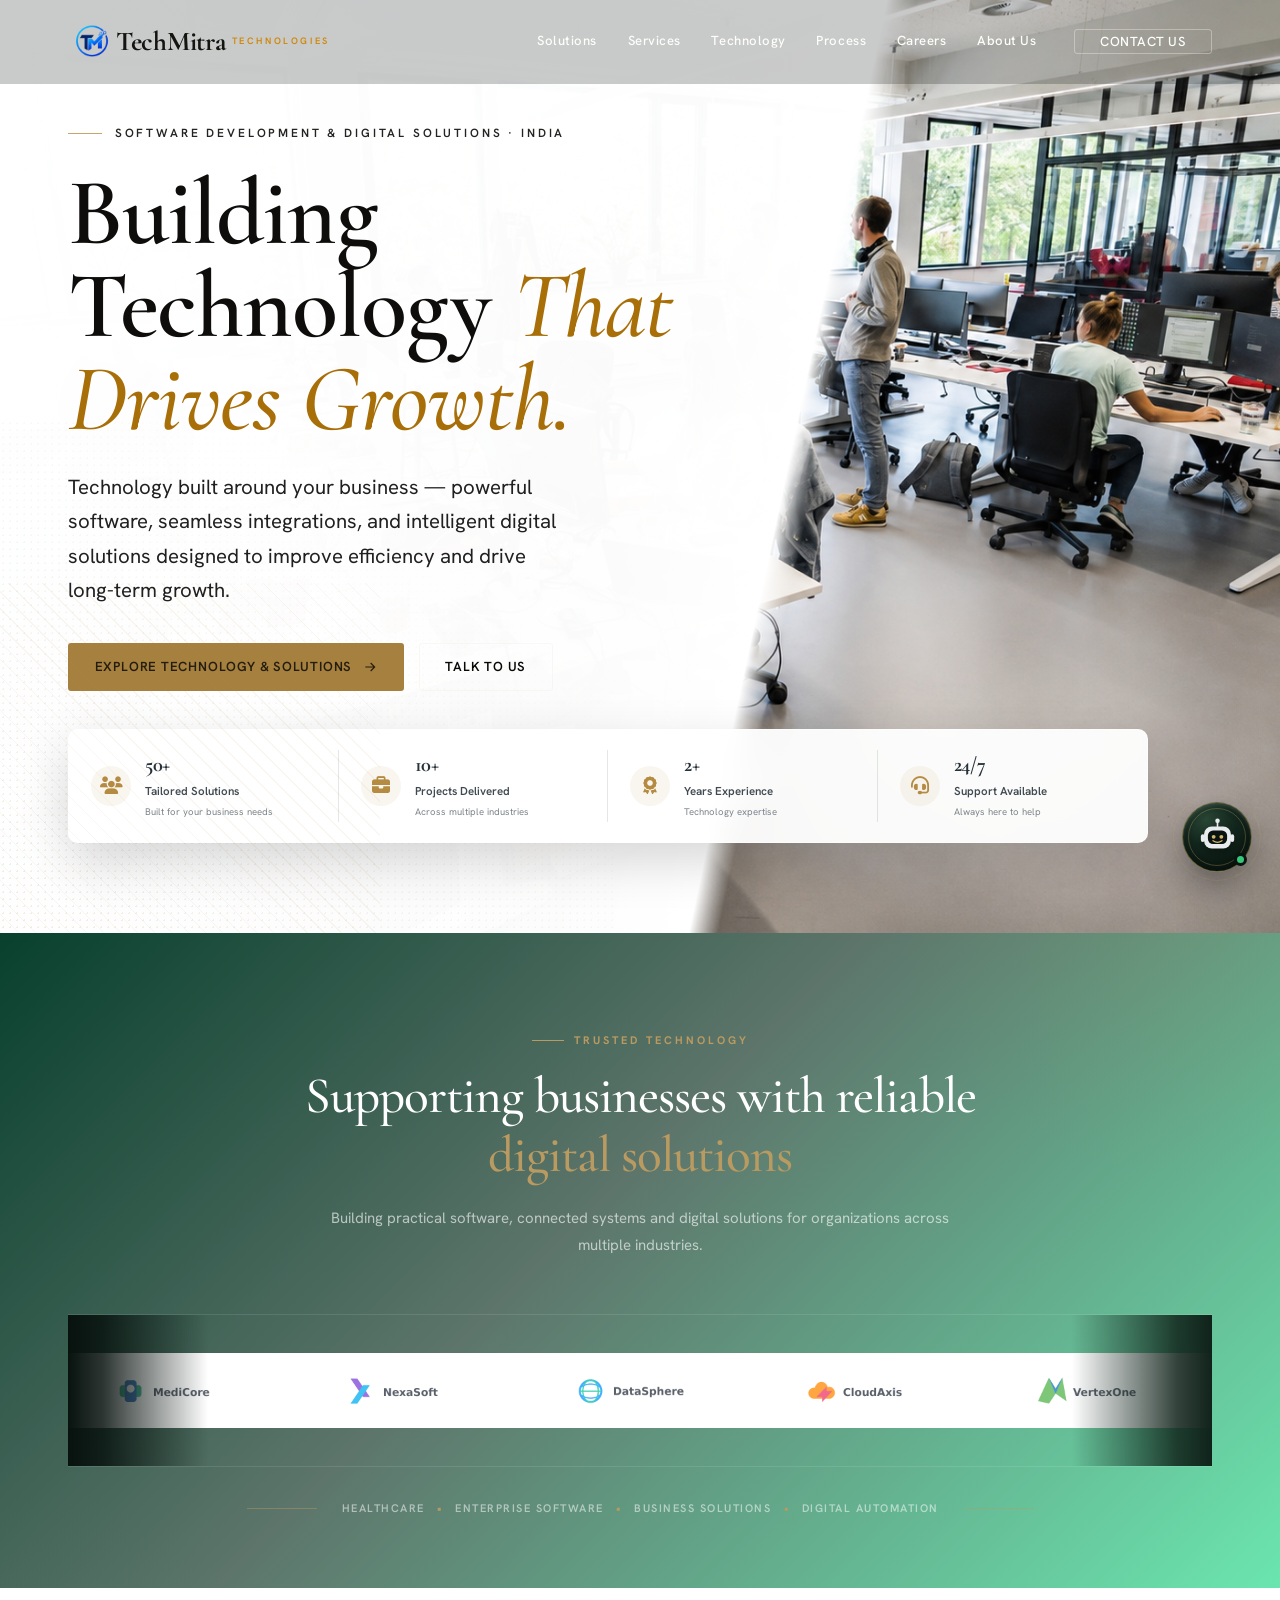
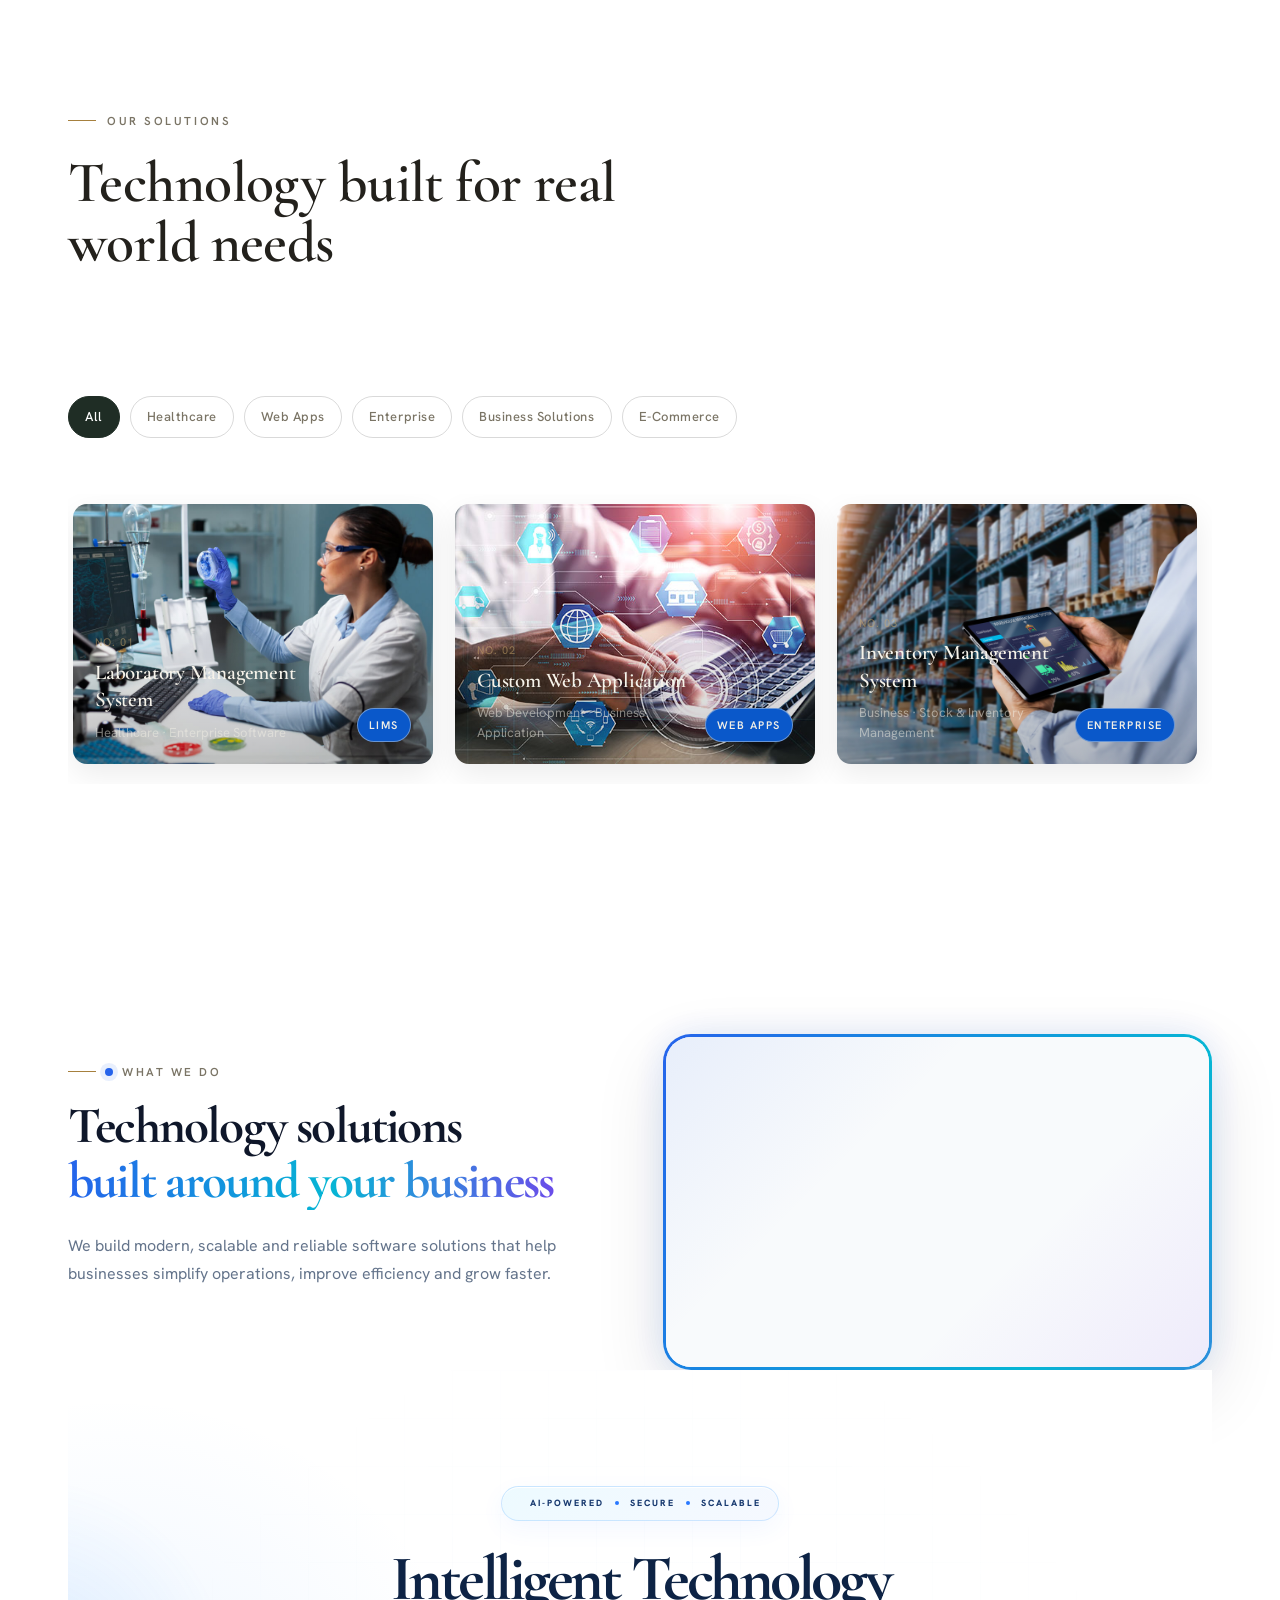
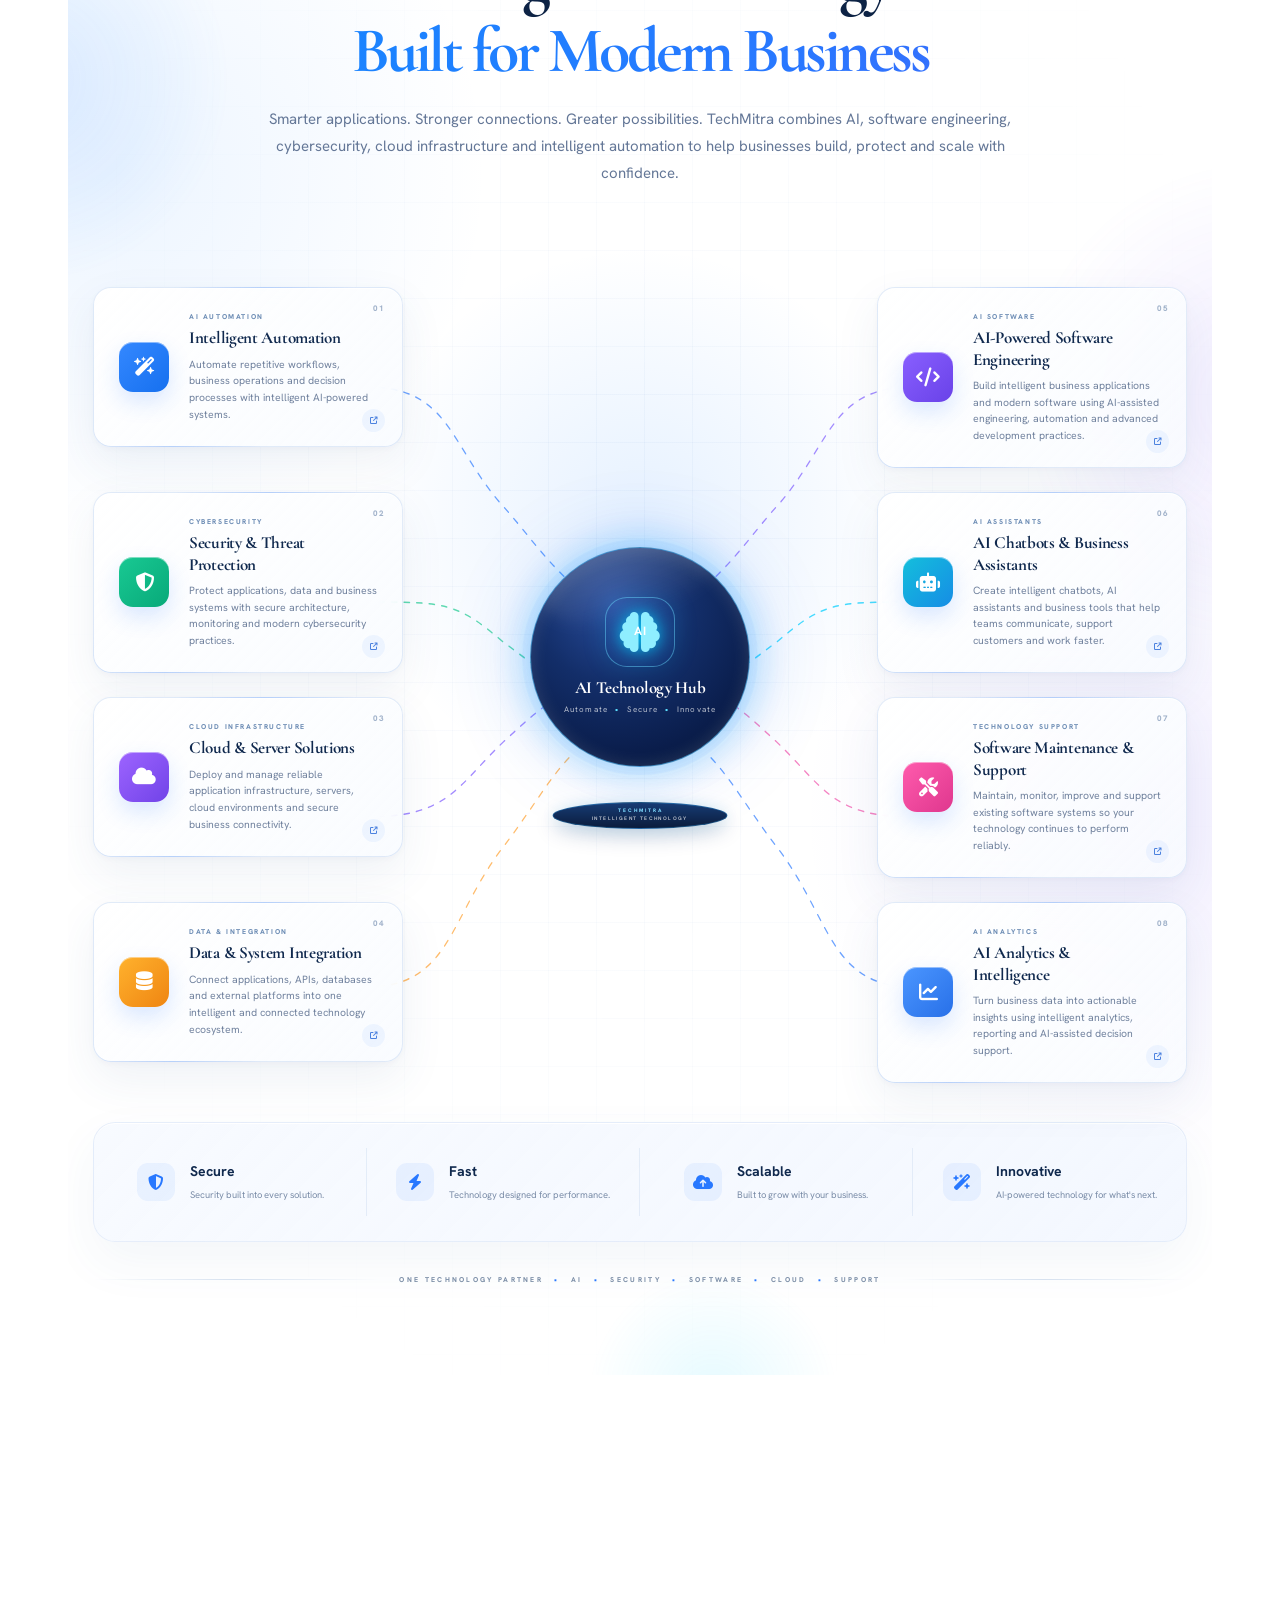
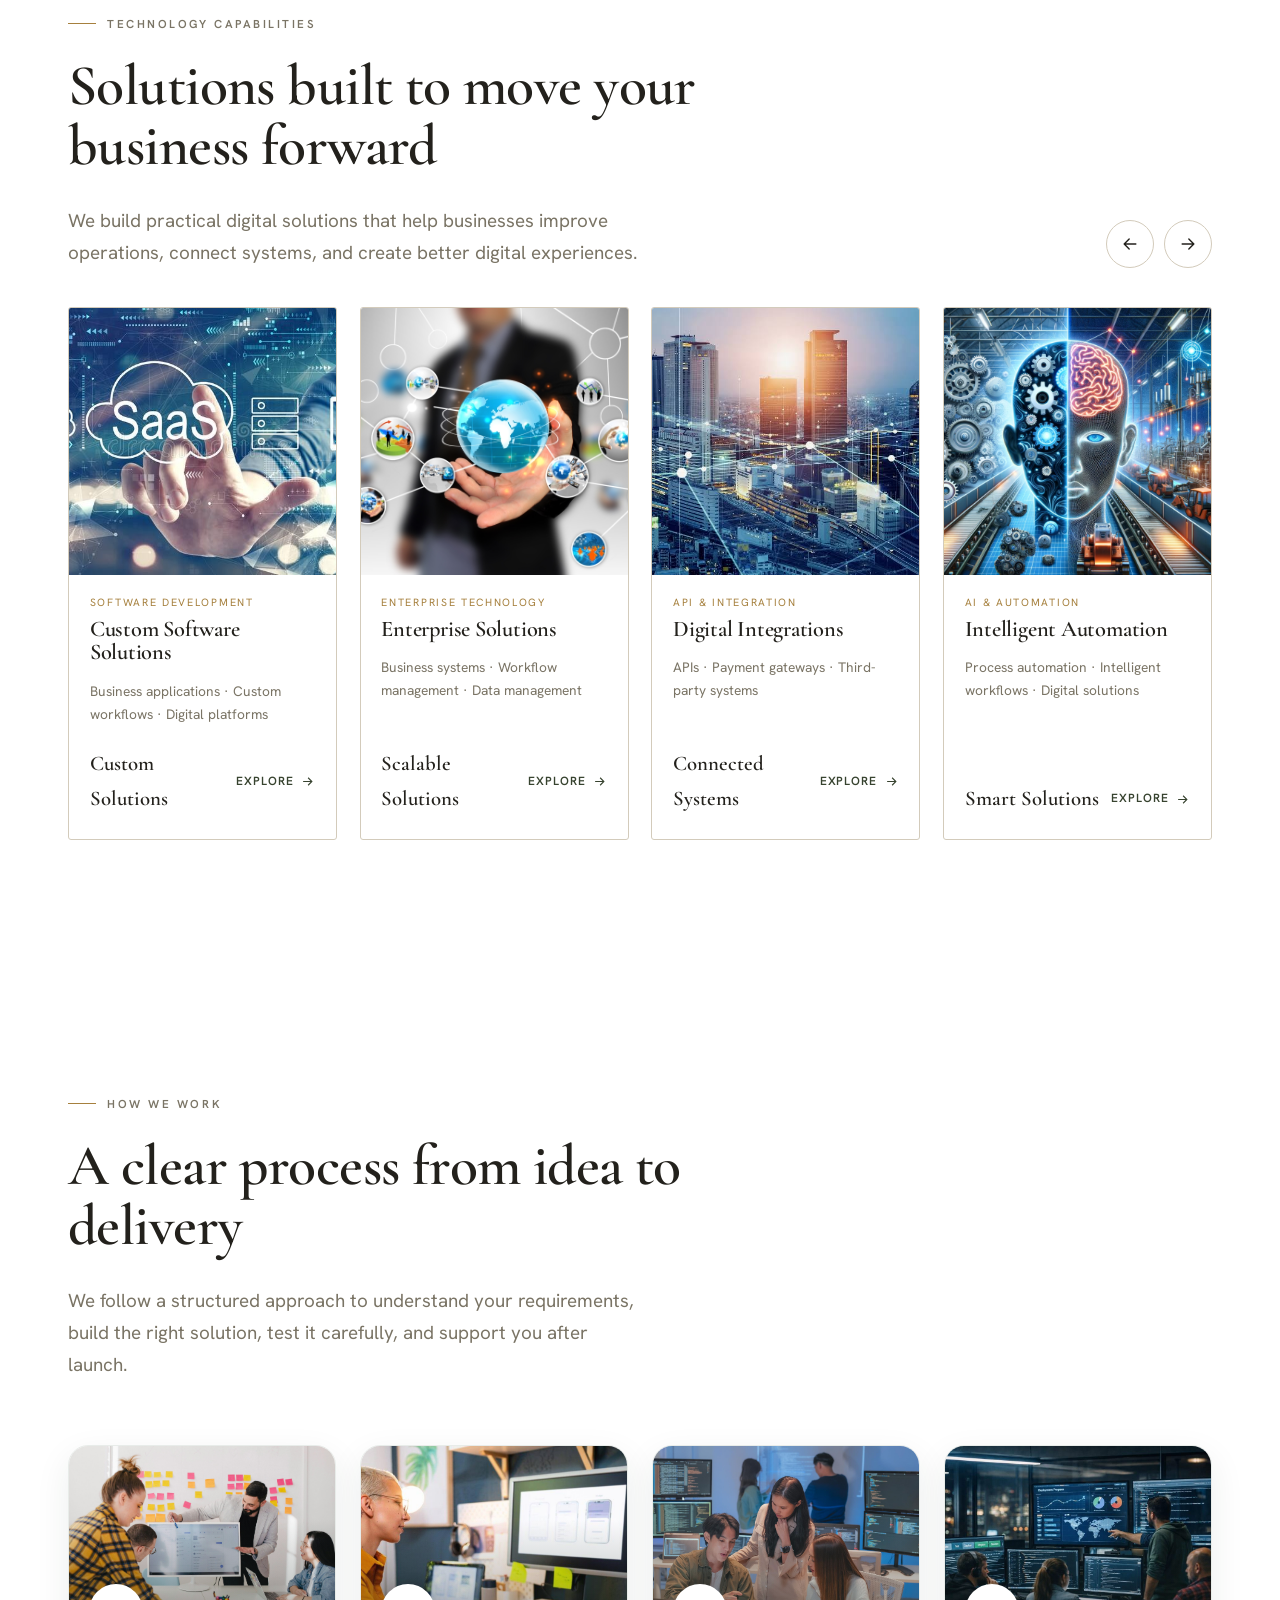
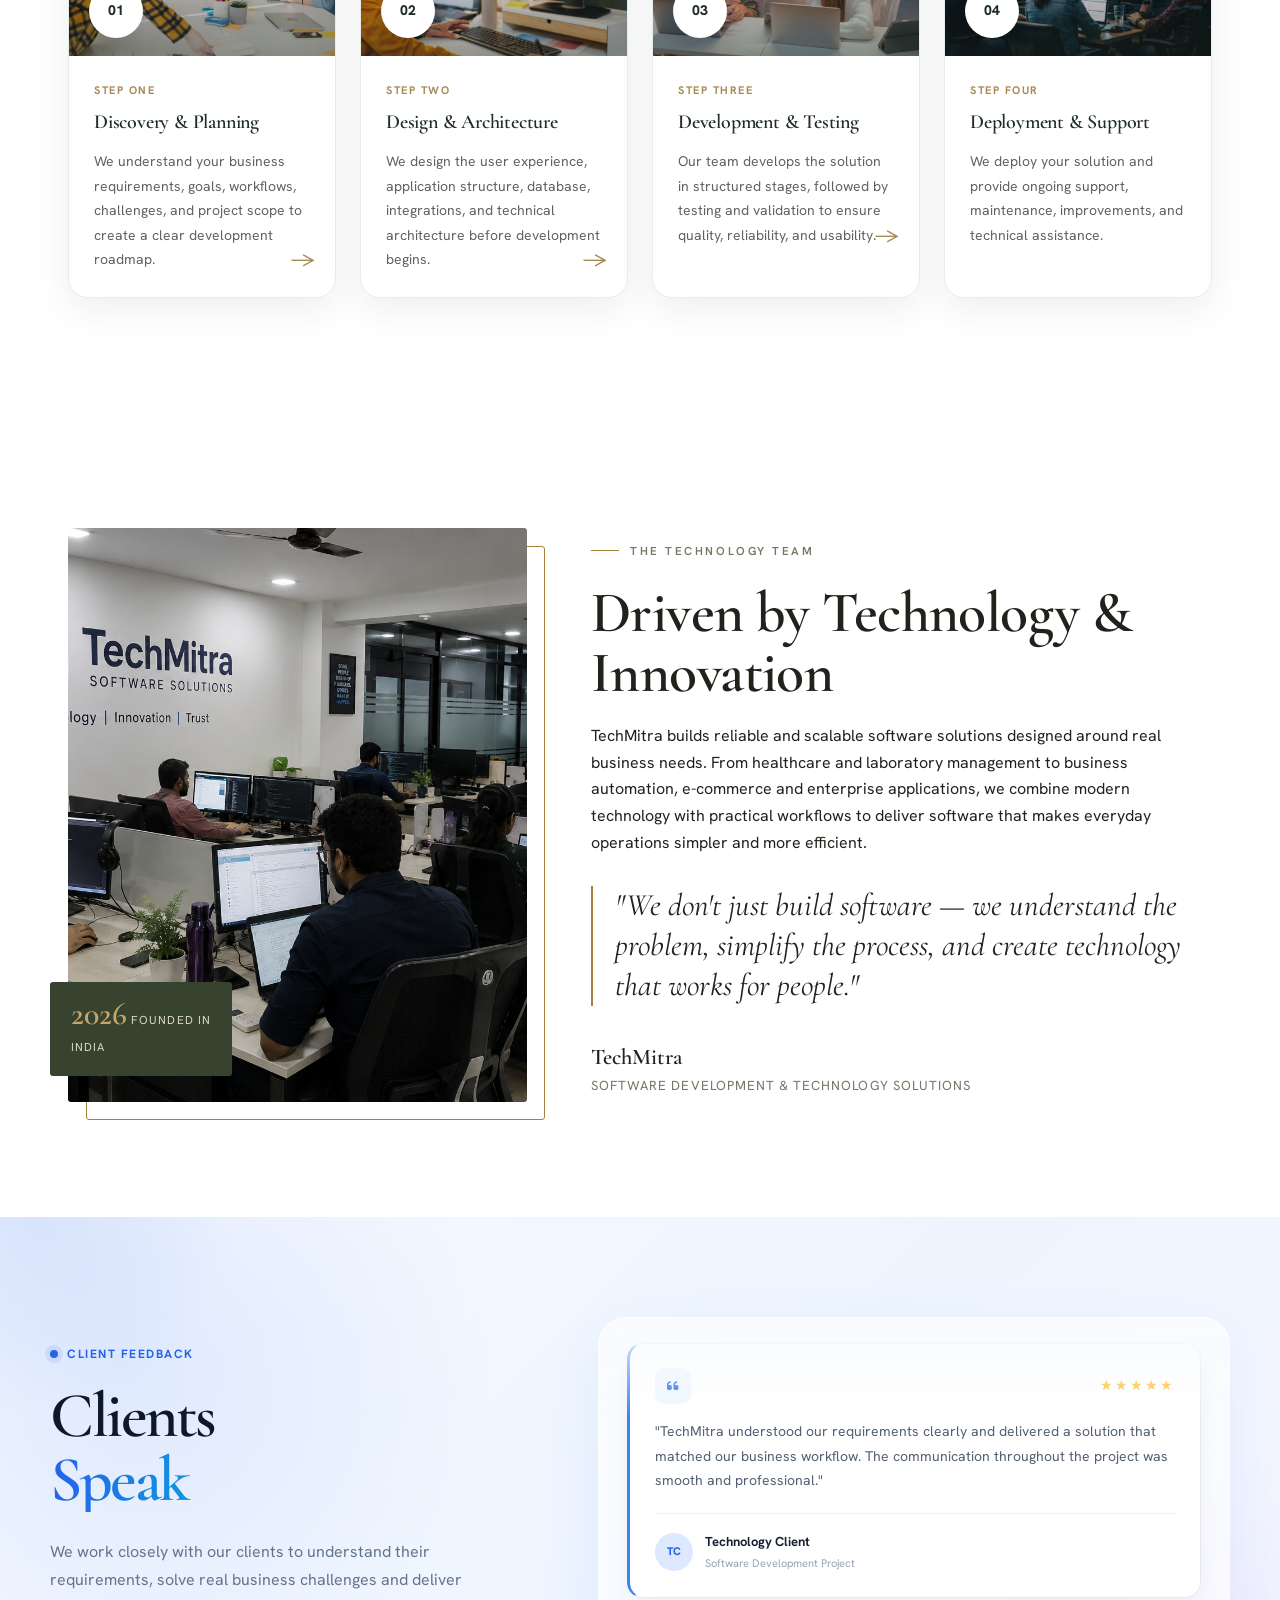
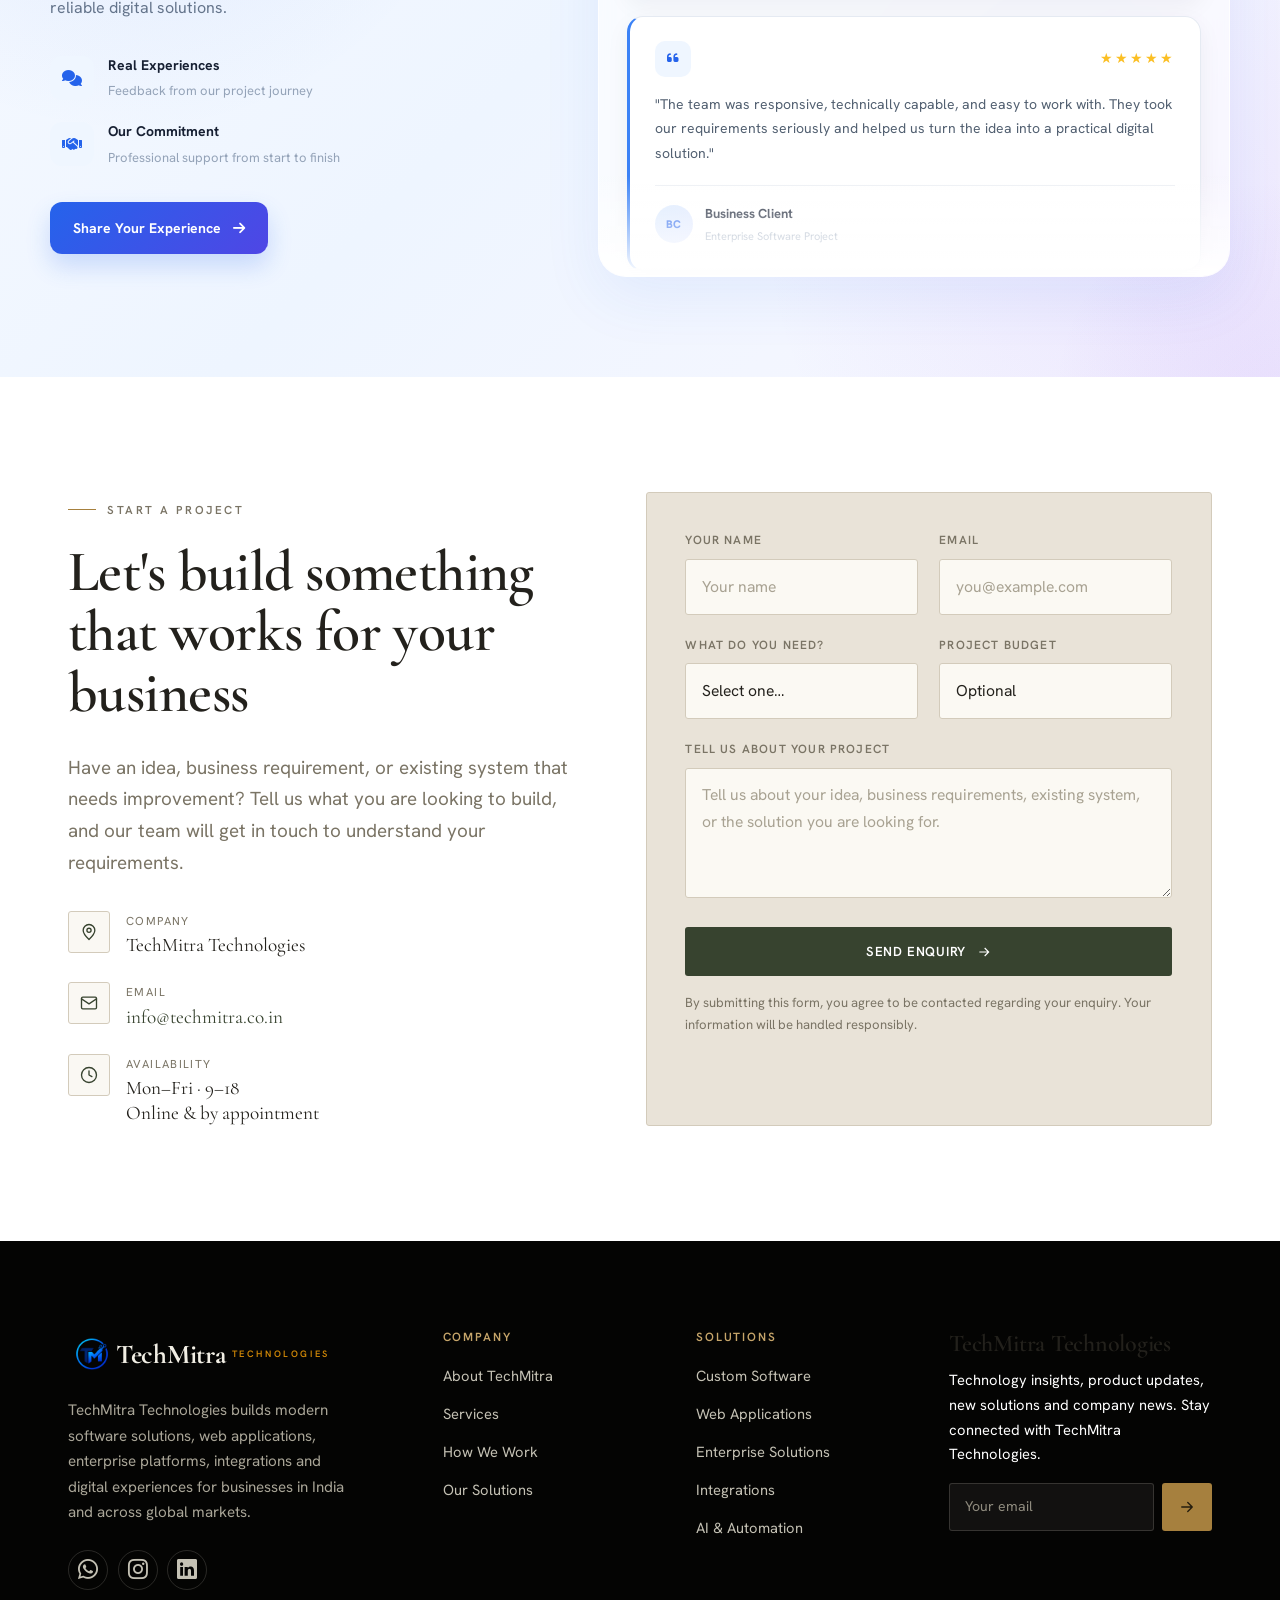
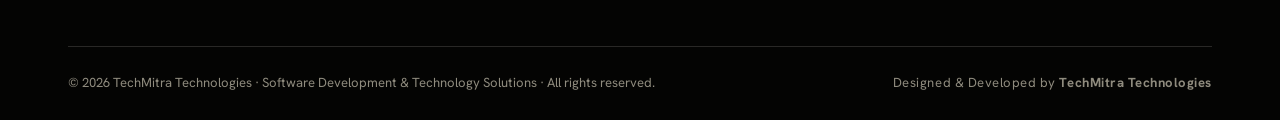
==== index.html @ 9655e187 "careers page new changes added" ====
<!DOCTYPE html>
<html lang="en">
<head>
  <meta charset="UTF-8">
  <meta name="viewport" content="width=device-width, initial-scale=1.0">
  <title>TechMitra Technologies | Software Development & Digital Solutions</title>
  <link rel="icon" type="image/png" sizes="512x512" href="img/favicon.png">
  <link rel="apple-touch-icon" sizes="512x512" href="img/favicon.png">
  <meta name="description" content="TechMitra Technologies builds modern software and digital solutions that help businesses grow, adapt, and lead. Your trusted technology partner for custom software, web applications, mobile apps, enterprise solutions, cloud, AI, automation, and integrations.">
  <meta name="keywords" content="TechMitra Technologies, software development, digital solutions, custom software, web application development, mobile app development, enterprise solutions, cloud solutions, AI automation, software integration">
  <meta name="author" content="TechMitra Technologies">
  <meta property="og:title" content="TechMitra Technologies | Software Development & Digital Solutions">
  <meta property="og:description"content="Building modern software and digital solutions that help businesses grow, adapt, and lead. Your Trusted Technology Partner.">
  <meta property="og:type" content="website">
  <meta property="og:url" content="https://techmitra.co.in/">
  <meta property="og:image" content="https://techmitra.co.in/img/favicon.png">
  <link rel="preconnect" href="https://fonts.googleapis.com">
  <link rel="preconnect" href="https://fonts.gstatic.com" crossorigin>
  <link href="https://fonts.googleapis.com/css2?family=Cormorant+Garamond:ital,wght@0,500;0,600;0,700;1,500;1,600&family=Hanken+Grotesk:wght@400;500;600;700&display=swap"rel="stylesheet">
  <link rel="stylesheet" href="https://cdn.jsdelivr.net/npm/bootstrap-icons@1.13.1/font/bootstrap-icons.min.css">
  <link rel="stylesheet" href="https://cdnjs.cloudflare.com/ajax/libs/font-awesome/6.5.2/css/all.min.css">
  <link rel="stylesheet" href="css/vendor/bootstrap.min.css">
  <link rel="stylesheet" href="css/style.css">
</head>
<div class="tm-chatbot" id="tmChatbot">
    <button class="tm-chatbot__button"
            id="tmChatbotButton"
            type="button"
            aria-label="Open TechMitra AI Assistant"
            aria-expanded="false">

        <span class="tm-chatbot__glow"></span>

        <span class="tm-chatbot__robot">
            <svg viewBox="0 0 64 64"
                 xmlns="http://www.w3.org/2000/svg"
                 aria-hidden="true">
                <line x1="32" y1="8"
                      x2="32" y2="15"
                      stroke="currentColor"
                      stroke-width="2.5"
                      stroke-linecap="round"/>

                <circle cx="32" cy="6"
                        r="3.5"
                        fill="currentColor"/>
                <rect x="11" y="15"
                      width="42"
                      height="34"
                      rx="12"
                      fill="currentColor"/>
                <rect x="17" y="21"
                      width="30"
                      height="21"
                      rx="8"
                      fill="#09130f"/>
                <circle cx="26" cy="31"
                        r="3"
                        fill="#d6b56d"/>

                <circle cx="38" cy="31"
                        r="3"
                        fill="#d6b56d"/>

                <path d="M25 37 Q32 42 39 37"
                      fill="none"
                      stroke="#d6b56d"
                      stroke-width="2"
                      stroke-linecap="round"/>

                <rect x="6" y="27"
                      width="6"
                      height="12"
                      rx="3"
                      fill="currentColor"/>

                <rect x="52" y="27"
                      width="6"
                      height="12"
                      rx="3"
                      fill="currentColor"/>

            </svg>
        </span>
        <span class="tm-chatbot__status"></span>

    </button>

    <div class="tm-chatbot__window"
         id="tmChatbotWindow"
         aria-hidden="true">
        <div class="tm-chatbot__header">

            <div class="tm-chatbot__profile">

                <div class="tm-chatbot__avatar">

                    <svg viewBox="0 0 64 64"
                         xmlns="http://www.w3.org/2000/svg">

                        <rect x="10" y="16"
                              width="44"
                              height="34"
                              rx="12"
                              fill="currentColor"/>

                        <circle cx="25" cy="31"
                                r="3"
                                fill="#09130f"/>

                        <circle cx="39" cy="31"
                                r="3"
                                fill="#09130f"/>

                        <path d="M25 38 Q32 43 39 38"
                              fill="none"
                              stroke="#09130f"
                              stroke-width="2"
                              stroke-linecap="round"/>

                    </svg>

                </div>


                <div class="tm-chatbot__profile-text">

                    <strong>
                        TechMitra Assistant
                    </strong>

                    <span>
                        <i></i>
                        Online
                    </span>

                </div>

            </div>
            <button class="tm-chatbot__close"
                    id="tmChatbotClose"
                    type="button"
                    aria-label="Close chatbot">

                <span></span>
                <span></span>

            </button>

        </div>

        <div class="tm-chatbot__messages"
             id="tmChatbotMessages">
            <div class="tm-chatbot__message tm-chatbot__message--bot">

                <div class="tm-chatbot__message-icon">
                    TM
                </div>

                <div class="tm-chatbot__bubble">

                    <span class="tm-chatbot__time">
                        TechMitra AI
                    </span>

                    <p>
                        Hello! 👋
                    </p>

                    <p>
                        Welcome to <strong>TechMitra</strong>.
                        How can we help you today?
                    </p>

                </div>

            </div>

            <div class="tm-chatbot__quick">

                <button type="button"
                        data-chat="I want to know about your services.">

                    <span>✦</span>
                    Our Services

                </button>


                <button type="button"
                        data-chat="I want to discuss a software project.">

                    <span>↗</span>
                    Start a Project

                </button>


                <button type="button"
                        data-chat="I want to know about your healthcare solutions.">

                    <span>+</span>
                    Healthcare Solutions

                </button>


                <button type="button"
                        data-chat="I want to contact TechMitra.">

                    <span>→</span>
                    Contact Us

                </button>

            </div>

        </div>

        <form class="tm-chatbot__input"
              id="tmChatbotForm" >

            <input type="text"
                   id="tmChatbotInput"
                   placeholder="Type your message..."
                   autocomplete="off"
                   maxlength="500">

            <button type="submit"
                    aria-label="Send message">

                <svg viewBox="0 0 24 24"
                     fill="none"
                     stroke="currentColor"
                     stroke-width="2"
                     stroke-linecap="round"
                     stroke-linejoin="round">

                    <path d="M22 2L11 13"></path>

                    <path d="M22 2L15 22L11 13L2 9L22 2Z"></path>

                </svg>

            </button>

        </form>

    </div>

</div>
<body>
  <div id="pageLoader" class="page-loader"> <div class="loader"></div> </div>
 <a class="skip-link" href="#main">Skip to content</a>
<header class="site-header" id="siteHeader">
  <div class="container-x">
    <a class="brand" href="#top" aria-label="TechMitra Technologies — home">
      <img src="img/favicon.png" alt="TechMitra Technologies" class="brand-logo">
      <span class="brand-text">TechMitra <span class="brand-sub">Technologies</span></span>
    </a>
    <nav class="main-nav" id="mainNav" aria-label="Primary">
      <a href="#Solutions">Solutions</a>
      <a href="#services">Services</a>
      <a href="#Technology">Technology</a>
      <a href="#process">Process</a>
      <a href="careers.html">Careers</a>
      <a href="#studio">About Us</a>
      <a href="#contact" class="btn-x btn-line-light nav-cta">Contact Us</a>
    </nav>
    <button class="nav-toggle"
      id="navToggle"
      aria-label="Open menu"
      aria-expanded="false"
      aria-controls="mainNav">
      <span></span>
      <span></span>
      <span></span>
    </button>

  </div>
</header>
  <div class="nav-backdrop" id="navBackdrop" hidden></div>
  <main id="main">
    <span id="top"></span>
  <section class="hero" aria-label="Introduction">
    <div class="hero__bg">
        <img src="img/techmitra-hero.png"
             alt="TechMitra Technologies software and digital solutions"
             width="1920"
             height="1080"
             fetchpriority="high"
             decoding="async">
    </div>
    <div class="hero__inner">
        <div class="container-x">
            <div class="hero__grid hero__grid--full">
                <div class="hero__copy">
                    <span class="hero__eyebrow">
                        Software Development &amp; Digital Solutions · India
                    </span>
                    <h1>
                        Building Technology
                        <em>That Drives Growth.</em>
                    </h1>
                    <p class="hero__sub">
                        Technology built around your business — powerful software,
                        seamless integrations, and intelligent digital solutions
                        designed to improve efficiency and drive long-term growth.
                    </p>
                    <div class="hero__actions">
                        <a href="#Solutions" class="btn-x btn-brass">
                            Explore Technology &amp; Solutions
                            <svg viewBox="0 0 24 24"
                                 fill="none"
                                 stroke="currentColor"
                                 stroke-width="1.7"
                                 aria-hidden="true">
                                <path d="M5 12h14M13 6l6 6-6 6" />
                            </svg>
                        </a>
                        <a href="#contact" class="btn-x btn-line-light">
                            Talk to Us
                        </a>
                    </div>
<div class="hero-stats">
    <div class="hero-stat-item">
        <div class="hero-stat-icon">
            <i class="fa-solid fa-users"></i>
        </div>
        <div class="hero-stat-content">
            <h3>
                <span class="counter" data-target="50">0</span>+
            </h3>
            <p>Tailored Solutions</p>
            <span class="stat-description">
                Built for your business needs
            </span>
        </div>
    </div>
    <div class="hero-stat-item">
        <div class="hero-stat-icon">
            <i class="fa-solid fa-briefcase"></i>
        </div>
        <div class="hero-stat-content">
            <h3>
                <span class="counter" data-target="10">0</span>+
            </h3>
            <p>Projects Delivered</p>
            <span class="stat-description">
                Across multiple industries
            </span>
        </div>
    </div>
    <div class="hero-stat-item">
        <div class="hero-stat-icon">
            <i class="fa-solid fa-award"></i>
        </div>
        <div class="hero-stat-content">
            <h3>
                <span class="counter" data-target="2">0</span>+
            </h3>
            <p>Years Experience</p>
            <span class="stat-description">
                Technology expertise
            </span>
        </div>
    </div>
    <div class="hero-stat-item">
        <div class="hero-stat-icon">
            <i class="fa-solid fa-headset"></i>
        </div>
        <div class="hero-stat-content">
            <h3>
                <span class="counter" data-target="24">0</span>/7
            </h3>
            <p>Support Available</p>
            <span class="stat-description">
                Always here to help
            </span>
        </div>
    </div>
</div></div>
</div> </div> </div>
</section>
   <section class="section section--dark tm-trusted-section" aria-label="Trusted technology partners">
    <div class="container-x">
        <div class="tm-client-marquee__head">

            <span class="tm-client-marquee__eyebrow">
                Trusted Technology
            </span>

            <h3>
                Supporting businesses with reliable
                <span>digital solutions</span>
            </h3>

            <p>
                Building practical software, connected systems and
                digital solutions for organizations across multiple industries.
            </p>
        </div>
        <div class="tm-client-marquee__viewport">

            <div class="tm-client-marquee__track">
                <div class="tm-client-marquee__item">
                    <img src="img/medicore.png" alt="MediCore">
                </div>
                <div class="tm-client-marquee__item">
                    <img src="img/nexasoft.png" alt="NexaSoft">
                </div>
                <div class="tm-client-marquee__item">
                    <img src="img/datasphere.png" alt="DataSphere">
                </div>
                <div class="tm-client-marquee__item">
                    <img src="img/cloudaxis.png" alt="CloudAxis">
                </div>
                <div class="tm-client-marquee__item">
                    <img src="img/vertexone.png" alt="VertexOne">
                </div>
                <div class="tm-client-marquee__item" aria-hidden="true">
                    <img src="img/medicore.png" alt="">
                </div>
                <div class="tm-client-marquee__item" aria-hidden="true">
                    <img src="img/nexasoft.png" alt="">
                </div>
                <div class="tm-client-marquee__item" aria-hidden="true">
                    <img src="img/datasphere.png" alt="">
                </div>
                <div class="tm-client-marquee__item" aria-hidden="true">
                    <img src="img/cloudaxis.png" alt="">
                </div>
                <div class="tm-client-marquee__item" aria-hidden="true">
                    <img src="img/vertexone.png" alt="">
                </div>
            </div>
        </div>
        <div class="tm-client-trust-line">
            <span></span>
            <p>
                Healthcare
                <b>•</b>
                Enterprise Software
                <b>•</b>
                Business Solutions
                <b>•</b>
                Digital Automation
            </p>
            <span></span>
        </div>
    </div>
</section>
<section class="section solutions-section" id="Solutions" aria-label="Our Solutions">
    <div class="container-x">
        <div class="projects__top">
            <div class="section-head" data-reveal>
                <span class="eyebrow">Our Solutions</span>
                <h2 class="section-title">
                    Technology built for real world needs
                </h2>
            </div>
            <div class="filters"
                 id="projectFilters"
                 role="group"
                 aria-label="Filter projects by solution type">

                <button class="filter-btn is-active"
                        data-filter="all"
                        aria-pressed="true">
                    All
                </button>

                <button class="filter-btn"
                        data-filter="healthcare"
                        aria-pressed="false">
                    Healthcare
                </button>

                <button class="filter-btn"
                        data-filter="web"
                        aria-pressed="false">
                    Web Apps
                </button>

                <button class="filter-btn"
                        data-filter="enterprise"
                        aria-pressed="false">
                    Enterprise
                </button>

                <button class="filter-btn"
                        data-filter="business"
                        aria-pressed="false">
                    Business Solutions
                </button>

                <button class="filter-btn"
                        data-filter="ecommerce"
                        aria-pressed="false">
                    E-Commerce
                </button>

            </div>

        </div>

        <div class="projects-slider-wrapper">

            <div class="projects-grid" id="projectsGrid">
                <article class="project"
                         data-category="healthcare"
                         data-reveal>

                    <div class="project__media">

                        <img src="img/lab-management.jpg"
                             alt="Laboratory Management System">

                    </div>
                    <div class="project__body">

                        <div>

                            <span class="project__no">
                                No. 01
                            </span>

                            <h3 class="project__name">
                                Laboratory Management System
                            </h3>

                            <p class="project__meta">
                                Healthcare · Enterprise Software
                            </p>

                        </div>


                        <span class="project__tag">
                            LIMS
                        </span>

                    </div>
                </article>
                <article class="project"
                         data-category="web"
                         data-reveal
                         data-delay="1">

                    <div class="project__media">
                        <img src="img/webapplication_new.jpg" alt="Custom Web Application">
                    </div>
                    <div class="project__body">
                        <div>
                            <span class="project__no">
                                No. 02
                            </span>

                            <h3 class="project__name">
                                Custom Web Application
                            </h3>

                            <p class="project__meta">
                                Web Development · Business Application
                            </p>

                        </div>


                        <span class="project__tag">
                            Web Apps
                        </span>

                    </div>

                </article>
                <article class="project"
                         data-category="enterprise"
                         data-reveal>

                    <div class="project__media">

                        <img src="img/Inventory.jpg"
                             alt="Inventory Management System">

                    </div>


                    <div class="project__body">

                        <div>

                            <span class="project__no">
                                No. 03
                            </span>

                            <h3 class="project__name">
                                Inventory Management System
                            </h3>

                            <p class="project__meta">
                                Business · Stock &amp; Inventory Management
                            </p>

                        </div>


                        <span class="project__tag">
                            Enterprise
                        </span>

                    </div>

                </article>


                <article class="project"
                         data-category="healthcare"
                         data-reveal
                         data-delay="1">

                    <div class="project__media">

                        <img src="img/Hospital_Management.jpg"
                             alt="Hospital Management System">

                    </div>


                    <div class="project__body">

                        <div>

                            <span class="project__no">
                                No. 04
                            </span>

                            <h3 class="project__name">
                                Hospital Management System
                            </h3>

                            <p class="project__meta">
                                Healthcare · Hospital Operations &amp; Patient Management
                            </p>

                        </div>


                        <span class="project__tag">
                            Healthcare
                        </span>

                    </div>

                </article>


                <!-- PROJECT 05 -->

                <article class="project"
                         data-category="business"
                         data-reveal>

                    <div class="project__media">

                        <img src="img/Payroll.jpeg"
                             alt="HR and Payroll Management System">

                    </div>


                    <div class="project__body">

                        <div>

                            <span class="project__no">
                                No. 05
                            </span>

                            <h3 class="project__name">
                                HR &amp; Payroll Management System
                            </h3>

                            <p class="project__meta">
                                Business · Employee Management &amp; Payroll
                            </p>

                        </div>


                        <span class="project__tag">
                            Business
                        </span>

                    </div>

                </article>
                <article class="project"
                         data-category="ecommerce"
                         data-reveal
                         data-delay="1">

                    <div class="project__media">

                        <img src="img/E-Commerce.jpeg"
                             alt="E-Commerce Platform">

                    </div>


                    <div class="project__body">

                        <div>

                            <span class="project__no">
                                No. 06
                            </span>

                            <h3 class="project__name">
                                E-Commerce Platform
                            </h3>

                            <p class="project__meta">
                                E-Commerce · Online Store &amp; Order Management
                            </p>

                        </div>


                        <span class="project__tag">
                            E-Commerce
                        </span>

                    </div>

                </article>


            </div>

        </div>


        <p id="filterEmpty"
           class="section-lead"
           hidden
           style="margin-top:2rem">

            No solutions found in this category.

        </p>


    </div>

</section>
    <section class="section section--paper services-premium" id="services" aria-label="Services">
    <div class="services-bg">
        <span class="services-orb services-orb--one"></span>
        <span class="services-orb services-orb--two"></span>
        <span class="services-grid-bg"></span>
    </div>
    <div class="container-x">
        <div class="services-layout">
<!-- =========================================
     WHAT WE DO / SERVICES HEADING
========================================= -->

<div class="services-heading-wrap">

    <!-- LEFT CONTENT -->
    <div class="section-head services-heading" data-reveal>

        <span class="eyebrow">
            <span class="eyebrow-dot"></span>
            What We Do
        </span>

        <h2>
            Technology solutions
            <span>built around your business</span>
        </h2>

        <p>
            We build modern, scalable and reliable software solutions
            that help businesses simplify operations, improve efficiency
            and grow faster.
        </p>

    </div>
    <div class="services-video">

        <video
            autoplay
            muted
            loop
            playsinline
            preload="metadata">

            <source
                src="assets/videos/services.mp4"
                type="video/mp4">

            Your browser does not support the video tag.

        </video>
        <div class="services-video-overlay"></div>

    </div>

</div>
<section class="tm-ai-section" id="tm-ai-services">
    <div class="tm-ai-bg tm-ai-bg--one"></div>
    <div class="tm-ai-bg tm-ai-bg--two"></div>
    <div class="tm-ai-bg tm-ai-bg--three"></div>
    <div class="tm-ai-container">
        <header class="tm-ai-header">
            <div class="tm-ai-badge">
                <span class="tm-ai-badge__spark">
                    <i class="fa-solid fa-sparkles"></i>
                </span>
                <span>AI-POWERED</span>
                <b></b>
                <span>SECURE</span>
                <b></b>
                <span>SCALABLE</span>
            </div>
            <h2>
                Intelligent Technology
                <span>Built for Modern Business</span>
            </h2>
            <p>
                Smarter applications. Stronger connections. Greater possibilities.
                TechMitra combines AI, software engineering, cybersecurity,
                cloud infrastructure and intelligent automation to help businesses
                build, protect and scale with confidence.
            </p>

        </header>
        <div class="tm-ai-hub">
            <svg class="tm-ai-connections"
                 viewBox="0 0 1400 850"
                 preserveAspectRatio="none"
                 aria-hidden="true">
                <path
                    class="tm-line tm-line--blue"
                    d="M 350 135
                       C 455 135 455 190 520 250
                       C 555 280 570 300 610 330" />
                <path
                    class="tm-line tm-line--green"
                    d="M 350 350
                       C 450 350 465 350 525 390
                       C 560 410 580 425 610 425" />
                <path
                    class="tm-line tm-line--purple"
                    d="M 350 565
                       C 455 565 465 535 525 490
                       C 560 465 580 450 610 440" />
                <path
                    class="tm-line tm-line--orange"
                    d="M 350 735
                       C 455 735 455 670 520 600
                       C 560 560 580 530 610 505" />
                <path
                    class="tm-line tm-line--purple"
                    d="M 1050 135
                       C 945 135 945 190 880 250
                       C 845 280 830 300 790 330" />
                <path
                    class="tm-line tm-line--cyan"
                    d="M 1050 350
                       C 950 350 935 350 875 390
                       C 840 410 820 425 790 425" />
                <path
                    class="tm-line tm-line--pink"
                    d="M 1050 565
                       C 945 565 935 535 875 490
                       C 840 465 820 450 790 440" />
                <path
                    class="tm-line tm-line--blue"
                    d="M 1050 735
                       C 945 735 945 670 880 600
                       C 840 560 820 530 790 505" />
                <circle class="tm-line-dot tm-line-dot--1"
                        cx="350"
                        cy="135"
                        r="5" />
                <circle class="tm-line-dot tm-line-dot--2"
                        cx="350"
                        cy="350"
                        r="5" />
                <circle class="tm-line-dot tm-line-dot--3"
                        cx="350"
                        cy="565"
                        r="5" />
                <circle class="tm-line-dot tm-line-dot--4"
                        cx="350"
                        cy="735"
                        r="5" />
                <circle class="tm-line-dot tm-line-dot--5"
                        cx="1050"
                        cy="135"
                        r="5" />
                <circle class="tm-line-dot tm-line-dot--6"
                        cx="1050"
                        cy="350"
                        r="5" />
                <circle class="tm-line-dot tm-line-dot--7"
                        cx="1050"
                        cy="565"
                        r="5" />
                <circle class="tm-line-dot tm-line-dot--8"
                        cx="1050"
                        cy="735"
                        r="5" />
            </svg>
            <div class="tm-service tm-service--automation">

                <span class="tm-service__number">01</span>

                <div class="tm-service__icon">
                    <i class="fa-solid fa-wand-magic-sparkles"></i>
                </div>

                <div class="tm-service__content">

                    <span class="tm-service__label">
                        AI AUTOMATION
                    </span>

                    <h3>
                        Intelligent Automation
                    </h3>

                    <p>
                        Automate repetitive workflows, business operations
                        and decision processes with intelligent AI-powered
                        systems.
                    </p>

                </div>

                <span class="tm-service__arrow">
                    <i class="fa-solid fa-arrow-up-right-from-square"></i>
                </span>

            </div>



            <div class="tm-service tm-service--security">

                <span class="tm-service__number">02</span>

                <div class="tm-service__icon">
                    <i class="fa-solid fa-shield-halved"></i>
                </div>

                <div class="tm-service__content">

                    <span class="tm-service__label">
                        CYBERSECURITY
                    </span>

                    <h3>
                        Security & Threat Protection
                    </h3>

                    <p>
                        Protect applications, data and business systems with
                        secure architecture, monitoring and modern
                        cybersecurity practices.
                    </p>

                </div>

                <span class="tm-service__arrow">
                    <i class="fa-solid fa-arrow-up-right-from-square"></i>
                </span>

            </div>



            <div class="tm-service tm-service--cloud">

                <span class="tm-service__number">03</span>

                <div class="tm-service__icon">
                    <i class="fa-solid fa-cloud"></i>
                </div>

                <div class="tm-service__content">

                    <span class="tm-service__label">
                        CLOUD INFRASTRUCTURE
                    </span>

                    <h3>
                        Cloud & Server Solutions
                    </h3>

                    <p>
                        Deploy and manage reliable application infrastructure,
                        servers, cloud environments and secure business
                        connectivity.
                    </p>

                </div>

                <span class="tm-service__arrow">
                    <i class="fa-solid fa-arrow-up-right-from-square"></i>
                </span>

            </div>



            <div class="tm-service tm-service--data">

                <span class="tm-service__number">04</span>

                <div class="tm-service__icon">
                    <i class="fa-solid fa-database"></i>
                </div>

                <div class="tm-service__content">

                    <span class="tm-service__label">
                        DATA & INTEGRATION
                    </span>

                    <h3>
                        Data & System Integration
                    </h3>

                    <p>
                        Connect applications, APIs, databases and external
                        platforms into one intelligent and connected
                        technology ecosystem.
                    </p>

                </div>

                <span class="tm-service__arrow">
                    <i class="fa-solid fa-arrow-up-right-from-square"></i>
                </span>

            </div>

            <div class="tm-ai-core">

                <div class="tm-ai-core__orbit tm-ai-core__orbit--one"></div>

                <div class="tm-ai-core__orbit tm-ai-core__orbit--two"></div>

                <div class="tm-ai-core__orbit tm-ai-core__orbit--three"></div>


                <div class="tm-ai-core__glow"></div>


                <div class="tm-ai-core__sphere">

                    <div class="tm-ai-core__particles">

                        <span></span>
                        <span></span>
                        <span></span>
                        <span></span>
                        <span></span>
                        <span></span>
                        <span></span>
                        <span></span>

                    </div>


                    <div class="tm-ai-core__brain">

                        <i class="fa-solid fa-brain"></i>

                        <strong>AI</strong>

                    </div>


                    <h3>
                        AI Technology Hub
                    </h3>

                    <p>
                        Automate
                        <b>•</b>
                        Secure
                        <b>•</b>
                        Innovate
                    </p>

                </div>


                <div class="tm-ai-core__base">

                    <span>
                        TECHMITRA
                    </span>

                    <strong>
                        INTELLIGENT TECHNOLOGY
                    </strong>

                </div>

            </div>



            <!-- =============================================
                 RIGHT SERVICES
            ============================================== -->

            <div class="tm-service tm-service--software">

                <span class="tm-service__number">05</span>

                <div class="tm-service__icon">
                    <i class="fa-solid fa-code"></i>
                </div>

                <div class="tm-service__content">

                    <span class="tm-service__label">
                        AI SOFTWARE
                    </span>

                    <h3>
                        AI-Powered Software Engineering
                    </h3>

                    <p>
                        Build intelligent business applications and modern
                        software using AI-assisted engineering, automation
                        and advanced development practices.
                    </p>

                </div>

                <span class="tm-service__arrow">
                    <i class="fa-solid fa-arrow-up-right-from-square"></i>
                </span>

            </div>



            <div class="tm-service tm-service--assistant">

                <span class="tm-service__number">06</span>

                <div class="tm-service__icon">
                    <i class="fa-solid fa-robot"></i>
                </div>

                <div class="tm-service__content">

                    <span class="tm-service__label">
                        AI ASSISTANTS
                    </span>

                    <h3>
                        AI Chatbots & Business Assistants
                    </h3>

                    <p>
                        Create intelligent chatbots, AI assistants and
                        business tools that help teams communicate,
                        support customers and work faster.
                    </p>

                </div>

                <span class="tm-service__arrow">
                    <i class="fa-solid fa-arrow-up-right-from-square"></i>
                </span>

            </div>



            <div class="tm-service tm-service--support">

                <span class="tm-service__number">07</span>

                <div class="tm-service__icon">
                    <i class="fa-solid fa-screwdriver-wrench"></i>
                </div>

                <div class="tm-service__content">

                    <span class="tm-service__label">
                        TECHNOLOGY SUPPORT
                    </span>

                    <h3>
                        Software Maintenance & Support
                    </h3>

                    <p>
                        Maintain, monitor, improve and support existing
                        software systems so your technology continues to
                        perform reliably.
                    </p>

                </div>

                <span class="tm-service__arrow">
                    <i class="fa-solid fa-arrow-up-right-from-square"></i>
                </span>

            </div>



            <div class="tm-service tm-service--analytics">

                <span class="tm-service__number">08</span>

                <div class="tm-service__icon">
                    <i class="fa-solid fa-chart-line"></i>
                </div>

                <div class="tm-service__content">

                    <span class="tm-service__label">
                        AI ANALYTICS
                    </span>

                    <h3>
                        AI Analytics & Intelligence
                    </h3>

                    <p>
                        Turn business data into actionable insights using
                        intelligent analytics, reporting and AI-assisted
                        decision support.
                    </p>

                </div>

                <span class="tm-service__arrow">
                    <i class="fa-solid fa-arrow-up-right-from-square"></i>
                </span>

            </div>


        </div>



        <!-- =================================================
             BENEFITS
        ================================================== -->

        <div class="tm-ai-benefits">

            <div class="tm-ai-benefit">

                <div class="tm-ai-benefit__icon">
                    <i class="fa-solid fa-shield-halved"></i>
                </div>

                <div>
                    <strong>Secure</strong>

                    <span>
                        Security built into every solution.
                    </span>
                </div>

            </div>


            <div class="tm-ai-benefit">

                <div class="tm-ai-benefit__icon">
                    <i class="fa-solid fa-bolt"></i>
                </div>

                <div>
                    <strong>Fast</strong>

                    <span>
                        Technology designed for performance.
                    </span>
                </div>

            </div>


            <div class="tm-ai-benefit">

                <div class="tm-ai-benefit__icon">
                    <i class="fa-solid fa-cloud-arrow-up"></i>
                </div>

                <div>
                    <strong>Scalable</strong>

                    <span>
                        Built to grow with your business.
                    </span>
                </div>

            </div>


            <div class="tm-ai-benefit">

                <div class="tm-ai-benefit__icon">
                    <i class="fa-solid fa-wand-magic-sparkles"></i>
                </div>

                <div>
                    <strong>Innovative</strong>

                    <span>
                        AI-powered technology for what's next.
                    </span>
                </div>

            </div>

        </div>


        <!-- Bottom statement -->

        <div class="tm-ai-footer">

            <span></span>

            <p>
                ONE TECHNOLOGY PARTNER
                <b>•</b>
                AI
                <b>•</b>
                SECURITY
                <b>•</b>
                SOFTWARE
                <b>•</b>
                CLOUD
                <b>•</b>
                SUPPORT
            </p>

            <span></span>

        </div>

    </div>

</section>

        </div>

    </div>

</section>

    <section class="section" id="Technology" aria-label="Technology capabilities">
      <div class="container-x">
        <div class="products__head">
          <div class="section-head" style="margin-bottom:0" data-reveal>
            <span class="eyebrow">Technology Capabilities</span>
            <h2 class="section-title">
              Solutions built to move your business forward
            </h2>
            <p class="section-lead">
              We build practical digital solutions that help businesses improve
              operations, connect systems, and create better digital experiences.
            </p>
          </div>
          <div class="products__controls" aria-hidden="false">
            <button class="pctrl" id="prodPrev" aria-label="Previous technology capability">
              <svg viewBox="0 0 24 24" fill="none" stroke="currentColor" stroke-width="1.7" stroke-linecap="round"
                stroke-linejoin="round">
                <path d="M19 12H5M11 6l-6 6 6 6" />
              </svg>
            </button>
            <button class="pctrl" id="prodNext" aria-label="Next technology capability">
              <svg viewBox="0 0 24 24" fill="none" stroke="currentColor" stroke-width="1.7" stroke-linecap="round"
                stroke-linejoin="round">
                <path d="M5 12h14M13 6l6 6-6 6" />
              </svg>
            </button>
          </div>
        </div>
        <div class="products-track" id="productsTrack" tabindex="0" aria-label="Technology capabilities, scrollable">
          <article class="product">
            <div class="product__media">
              <img src="img/service-softwar.jfif" alt="Custom software development solutions">
            </div>
            <div class="product__body">
              <span class="product__cat">
                Software Development
              </span>
              <h3 class="product__name">
                Custom Software Solutions
              </h3>
              <span class="product__mat">
                Business applications · Custom workflows · Digital platforms
              </span>
              <div class="product__foot">
                <span class="product__price">
                  Custom Solutions
                </span>
                <a href="#contact" class="product__enq">
                  Explore
                  <svg viewBox="0 0 24 24" fill="none" stroke="currentColor" stroke-width="1.7" aria-hidden="true">
                    <path d="M5 12h14M13 6l6 6-6 6" />
                  </svg>
                </a>
              </div>
            </div>
          </article>
          <article class="product">
            <div class="product__media">
              <img src="img/Enterprise Solutions.jpg" alt="Enterprise software solutions">
            </div>
            <div class="product__body">
              <span class="product__cat">
                Enterprise Technology
              </span>
              <h3 class="product__name">
                Enterprise Solutions
              </h3>
              <span class="product__mat">
                Business systems · Workflow management · Data management
              </span>
              <div class="product__foot">
                <span class="product__price">
                  Scalable Solutions
                </span>
                <a href="#contact" class="product__enq">
                  Explore
                  <svg viewBox="0 0 24 24" fill="none" stroke="currentColor" stroke-width="1.7" aria-hidden="true">
                    <path d="M5 12h14M13 6l6 6-6 6" />
                  </svg>
                </a>
              </div>
            </div>
          </article>
          <article class="product">
            <div class="product__media">
              <img src="img/Digital Integrations.jfif" alt="API and system integration solutions">
            </div>
            <div class="product__body">

              <span class="product__cat">
                API &amp; Integration
              </span>
              <h3 class="product__name">
                Digital Integrations
              </h3>
              <span class="product__mat">
                APIs · Payment gateways · Third-party systems
              </span>
              <div class="product__foot">
                <span class="product__price">
                  Connected Systems
                </span>
                <a href="#contact" class="product__enq">
                  Explore
                  <svg viewBox="0 0 24 24" fill="none" stroke="currentColor" stroke-width="1.7" aria-hidden="true">
                    <path d="M5 12h14M13 6l6 6-6 6" />
                  </svg>
                </a>
              </div>
            </div>
          </article>
          <article class="product">
            <div class="product__media">
              <img src="img/AI & Automation.png" alt="AI and automation solutions">
            </div>
            <div class="product__body">
              <span class="product__cat">
                AI &amp; Automation
              </span>
              <h3 class="product__name">
                Intelligent Automation
              </h3>
              <span class="product__mat">
                Process automation · Intelligent workflows · Digital solutions
              </span>
              <div class="product__foot">
                <span class="product__price">
                  Smart Solutions
                </span>
                <a href="#contact" class="product__enq">
                  Explore
                  <svg viewBox="0 0 24 24" fill="none" stroke="currentColor" stroke-width="1.7" aria-hidden="true">
                    <path d="M5 12h14M13 6l6 6-6 6" />
                  </svg>
                </a>
              </div>
            </div>
          </article>
        </div>
      </div>
    </section>
    <section class="section section--paper" id="process" aria-label="How we work">
      <div class="container-x">
        <div class="section-head" data-reveal>
          <span class="eyebrow">How We Work</span>
          <h2 class="section-title">
            A clear process from idea to delivery
          </h2>
          <p class="section-lead">
            We follow a structured approach to understand your requirements,
            build the right solution, test it carefully, and support you after
            launch.
          </p>
        </div>
        <div class="process-grid process-timeline">
    <article class="process-card" data-reveal>
        
        <div class="process-card__image">
            <img src="img/discovery-planning.jfif"
                 alt="Team discussing software project planning">

            <span class="process-card__number">01</span>
        </div>

        <div class="process-card__content">
            <span class="process-card__label">Step One</span>

            <h3>Discovery &amp; Planning</h3>

            <p>
                We understand your business requirements, goals,
                workflows, challenges, and project scope to create
                a clear development roadmap.
            </p>

            <span class="process-card__arrow">→</span>
        </div>

    </article>
    <article class="process-card" data-reveal data-delay="1">

        <div class="process-card__image">
            <img src="img/design-architecture.jfif"
                 alt="Software design and architecture">

            <span class="process-card__number">02</span>
        </div>

        <div class="process-card__content">
            <span class="process-card__label">Step Two</span>

            <h3>Design &amp; Architecture</h3>

            <p>
                We design the user experience, application structure,
                database, integrations, and technical architecture
                before development begins.
            </p>

            <span class="process-card__arrow">→</span>
        </div>

    </article>
    <article class="process-card" data-reveal data-delay="2">

        <div class="process-card__image">
            <img src="img/development-testing.jfif"
                 alt="Software development and testing">

            <span class="process-card__number">03</span>
        </div>

        <div class="process-card__content">
            <span class="process-card__label">Step Three</span>

            <h3>Development &amp; Testing</h3>

            <p>
                Our team develops the solution in structured stages,
                followed by testing and validation to ensure quality,
                reliability, and usability.
            </p>

            <span class="process-card__arrow">→</span>
        </div>

    </article>
    <article class="process-card" data-reveal data-delay="3">

        <div class="process-card__image">
            <img src="img/deployment-support.jfif"
                 alt="Cloud deployment and software support">

            <span class="process-card__number">04</span>
        </div>

        <div class="process-card__content">
            <span class="process-card__label">Step Four</span>

            <h3>Deployment &amp; Support</h3>

            <p>
                We deploy your solution and provide ongoing support,
                maintenance, improvements, and technical assistance.
            </p>

        </div>

    </article>

</div>
      </div>
    </section>
    <section class="section" id="studio" aria-label="Meet the studio">
      <div class="container-x">
        <div class="about__grid">
          <div class="about__media" data-reveal>
            <img src="img/TechMitra.png"
              alt="Marit Sørensen, founder and principal designer of Habitat, in the studio's material library">
            <span class="frame" aria-hidden="true"></span>
            <div class="about__badge">
              <span class="n">2026</span>
              <span class="l">Founded in<br>India</span>
            </div>
          </div>
          <div class="about__body" data-reveal data-delay="1">
            <span class="eyebrow">The technology team</span>
            <h2 class="section-title">Driven by Technology &amp; Innovation</h2>
            <p>TechMitra builds reliable and scalable software solutions designed around real business needs. From
              healthcare and laboratory management to business automation, e-commerce and enterprise applications, we
              combine modern technology with practical workflows to deliver software that makes everyday operations
              simpler and more efficient.</p>
            <blockquote class="about__quote">"We don't just build software — we understand the problem, simplify the
              process, and create technology that works for people."</blockquote>
            <div class="about__sign">
              <div>
                <div class="name">TechMitra</div>
                <div class="role">Software Development &amp; Technology Solutions</div>
              </div>
            </div>
          </div>
        </div>
      </div>
    </section>

    <!-- =====================================================
     CLIENTS SPEAK
===================================================== -->
<section class="tm-client-section" aria-label="Client testimonials">

    <div class="tm-client-container">

        <!-- ================= LEFT CONTENT ================= -->
        <div class="tm-client-intro">

            <span class="tm-client-eyebrow">
                <span></span>
                Client Feedback
            </span>

            <h2>
                Clients
                <span>Speak</span>
            </h2>

            <p>
                We work closely with our clients to understand their
                requirements, solve real business challenges and deliver
                reliable digital solutions.
            </p>

            <div class="tm-client-info">

                <div class="tm-client-info-item">
                    <div class="tm-client-info-icon">
                        <i class="fa-solid fa-comments"></i>
                    </div>

                    <div>
                        <strong>Real Experiences</strong>
                        <span>Feedback from our project journey</span>
                    </div>
                </div>


                <div class="tm-client-info-item">
                    <div class="tm-client-info-icon">
                        <i class="fa-solid fa-handshake"></i>
                    </div>

                    <div>
                        <strong>Our Commitment</strong>
                        <span>Professional support from start to finish</span>
                    </div>
                </div>

            </div>


            <!-- SHARE BUTTON -->
            <button
                type="button"
                class="tm-client-share-btn"
                id="tmClientShareBtn">

                <span>Share Your Experience</span>

                <i class="fa-solid fa-arrow-right"></i>

            </button>

        </div>


        <!-- ================= RIGHT TESTIMONIALS ================= -->
        <div class="tm-client-testimonials">

            <div class="tm-client-fade tm-client-fade-top"></div>
            <div class="tm-client-fade tm-client-fade-bottom"></div>


            <div class="tm-client-track" id="tmClientTrack">

                <!-- CARD 1 -->
                <article class="tm-client-card">

                    <div class="tm-client-card-top">

                        <div class="tm-client-quote">
                            <i class="fa-solid fa-quote-left"></i>
                        </div>

                        <div class="tm-client-rating">
                            ★★★★★
                        </div>

                    </div>

                    <p>
                        "TechMitra understood our requirements clearly
                        and delivered a solution that matched our business
                        workflow. The communication throughout the project
                        was smooth and professional."
                    </p>

                    <div class="tm-client-person">

                        <div class="tm-client-avatar">
                            TC
                        </div>

                        <div>
                            <strong>Technology Client</strong>
                            <span>Software Development Project</span>
                        </div>

                    </div>

                </article>


                <!-- CARD 2 -->
                <article class="tm-client-card">

                    <div class="tm-client-card-top">

                        <div class="tm-client-quote">
                            <i class="fa-solid fa-quote-left"></i>
                        </div>

                        <div class="tm-client-rating">
                            ★★★★★
                        </div>

                    </div>

                    <p>
                        "The team was responsive, technically capable,
                        and easy to work with. They took our requirements
                        seriously and helped us turn the idea into a
                        practical digital solution."
                    </p>

                    <div class="tm-client-person">

                        <div class="tm-client-avatar">
                            BC
                        </div>

                        <div>
                            <strong>Business Client</strong>
                            <span>Enterprise Software Project</span>
                        </div>

                    </div>

                </article>


                <!-- CARD 3 -->
                <article class="tm-client-card">

                    <div class="tm-client-card-top">

                        <div class="tm-client-quote">
                            <i class="fa-solid fa-quote-left"></i>
                        </div>

                        <div class="tm-client-rating">
                            ★★★★★
                        </div>

                    </div>

                    <p>
                        "From planning and development to testing and
                        support, TechMitra maintained a clear and
                        professional approach. The team was flexible
                        when our requirements evolved."
                    </p>

                    <div class="tm-client-person">

                        <div class="tm-client-avatar">
                            PC
                        </div>

                        <div>
                            <strong>Project Client</strong>
                            <span>Digital Solutions Project</span>
                        </div>

                    </div>

                </article>


                <!-- CARD 4 -->
                <article class="tm-client-card">

                    <div class="tm-client-card-top">

                        <div class="tm-client-quote">
                            <i class="fa-solid fa-quote-left"></i>
                        </div>

                        <div class="tm-client-rating">
                            ★★★★★
                        </div>

                    </div>

                    <p>
                        "The development process was organized and
                        transparent. TechMitra kept us informed and
                        delivered the required functionality with
                        good attention to detail."
                    </p>

                    <div class="tm-client-person">

                        <div class="tm-client-avatar">
                            DC
                        </div>

                        <div>
                            <strong>Digital Client</strong>
                            <span>Web Application Project</span>
                        </div>

                    </div>

                </article>


                <!-- CARD 5 -->
                <article class="tm-client-card">

                    <div class="tm-client-card-top">

                        <div class="tm-client-quote">
                            <i class="fa-solid fa-quote-left"></i>
                        </div>

                        <div class="tm-client-rating">
                            ★★★★★
                        </div>

                    </div>

                    <p>
                        "The team provided practical technical guidance
                        throughout the project and helped us build a
                        solution that was easy for our users to work with."
                    </p>

                    <div class="tm-client-person">

                        <div class="tm-client-avatar">
                            SC
                        </div>

                        <div>
                            <strong>Software Client</strong>
                            <span>Custom Software Project</span>
                        </div>

                    </div>

                </article>


                <!-- DUPLICATE CARDS FOR CONTINUOUS LOOP -->

                <article class="tm-client-card">

                    <div class="tm-client-card-top">

                        <div class="tm-client-quote">
                            <i class="fa-solid fa-quote-left"></i>
                        </div>

                        <div class="tm-client-rating">
                            ★★★★★
                        </div>

                    </div>

                    <p>
                        "TechMitra understood our requirements clearly
                        and delivered a solution that matched our business
                        workflow. The communication throughout the project
                        was smooth and professional."
                    </p>

                    <div class="tm-client-person">

                        <div class="tm-client-avatar">TC</div>

                        <div>
                            <strong>Technology Client</strong>
                            <span>Software Development Project</span>
                        </div>

                    </div>

                </article>


                <article class="tm-client-card">

                    <div class="tm-client-card-top">

                        <div class="tm-client-quote">
                            <i class="fa-solid fa-quote-left"></i>
                        </div>

                        <div class="tm-client-rating">
                            ★★★★★
                        </div>

                    </div>

                    <p>
                        "The team was responsive, technically capable,
                        and easy to work with. They helped us turn our
                        idea into a practical digital solution."
                    </p>

                    <div class="tm-client-person">

                        <div class="tm-client-avatar">BC</div>

                        <div>
                            <strong>Business Client</strong>
                            <span>Enterprise Software Project</span>
                        </div>

                    </div>

                </article>


                <article class="tm-client-card">

                    <div class="tm-client-card-top">

                        <div class="tm-client-quote">
                            <i class="fa-solid fa-quote-left"></i>
                        </div>

                        <div class="tm-client-rating">
                            ★★★★★
                        </div>

                    </div>

                    <p>
                        "From planning and development to testing and
                        support, TechMitra maintained a clear and
                        professional approach."
                    </p>

                    <div class="tm-client-person">

                        <div class="tm-client-avatar">PC</div>

                        <div>
                            <strong>Project Client</strong>
                            <span>Digital Solutions Project</span>
                        </div>

                    </div>

                </article>

            </div>

        </div>

    </div>

</section>


<!-- =====================================================
     FEEDBACK MODAL
===================================================== -->

<div class="tm-feedback-overlay" id="tmFeedbackOverlay">

    <div class="tm-feedback-modal" role="dialog" aria-modal="true">

        <button
            type="button"
            class="tm-feedback-close"
            id="tmFeedbackClose"
            aria-label="Close feedback form">

            <i class="fa-solid fa-xmark"></i>

        </button>


        <div class="tm-feedback-header">

            <span class="tm-feedback-icon">
                <i class="fa-solid fa-message"></i>
            </span>

            <div>
                <h3>Share Your Feedback</h3>

                <p>
                    We'd love to hear about your experience.
                </p>
            </div>

        </div>


        <form id="tmFeedbackForm">

            <!-- NAME -->
            <div class="tm-feedback-field">

                <label for="tmFeedbackName">
                    Your Name <span>*</span>
                </label>

                <input
                    type="text"
                    id="tmFeedbackName"
                    name="name"
                    placeholder="Enter your name"
                    maxlength="100"
                    required>

            </div>


            <!-- RATING -->
            <div class="tm-feedback-field">

                <label>
                    Rating <span>*</span>
                </label>

                <div class="tm-feedback-stars" id="tmFeedbackStars">

                    <button type="button" data-rating="1">★</button>
                    <button type="button" data-rating="2">★</button>
                    <button type="button" data-rating="3">★</button>
                    <button type="button" data-rating="4">★</button>
                    <button type="button" data-rating="5">★</button>

                </div>

                <input
                    type="hidden"
                    id="tmFeedbackRating"
                    name="rating"
                    value="">

            </div>


            <!-- PROJECT TYPE -->
            <div class="tm-feedback-field">

                <label for="tmFeedbackType">
                    Project Type
                </label>

                <select id="tmFeedbackType" name="projectType">

                    <option value="">
                        Select project type (optional)
                    </option>

                    <option value="Web Development">
                        Web Development
                    </option>

                    <option value="Software Development">
                        Software Development
                    </option>

                    <option value="Healthcare Software">
                        Healthcare Software
                    </option>

                    <option value="Enterprise Solution">
                        Enterprise Solution
                    </option>

                    <option value="API Integration">
                        API Integration
                    </option>

                    <option value="Other">
                        Other
                    </option>

                </select>

            </div>


            <!-- FEEDBACK -->
            <div class="tm-feedback-field">

                <label for="tmFeedbackMessage">
                    Your Feedback <span>*</span>
                </label>

                <textarea
                    id="tmFeedbackMessage"
                    name="feedback"
                    rows="4"
                    maxlength="1000"
                    placeholder="Tell us about your experience..."
                    required></textarea>

            </div>


            <!-- BUTTONS -->
            <div class="tm-feedback-actions">

                <button
                    type="button"
                    class="tm-feedback-cancel"
                    id="tmFeedbackCancel">

                    Cancel

                </button>

                <button
                    type="submit"
                    class="tm-feedback-submit">

                    <i class="fa-solid fa-paper-plane"></i>

                    Submit Feedback

                </button>

            </div>

        </form>

    </div>

</div>
    <section class="section section--paper" id="contact" aria-label="Contact TechMitra Technologies">
      <div class="container-x">
        <div class="contact__grid">
          <div class="contact__info" data-reveal>
            <span class="eyebrow">Start a Project</span>
            <h2 class="section-title">
              Let's build something that works for your business
            </h2>
            <p class="section-lead">
              Have an idea, business requirement, or existing system that needs
              improvement? Tell us what you are looking to build, and our team
              will get in touch to understand your requirements.
            </p>
            <ul class="contact__list">
              <li>
                <span class="ico" aria-hidden="true">
                  <svg viewBox="0 0 24 24" fill="none" stroke="currentColor" stroke-width="1.6" stroke-linecap="round"
                    stroke-linejoin="round">
                    <path d="M12 21s-7-6.3-7-11a7 7 0 0 1 14 0c0 4.7-7 11-7 11Z" />
                    <circle cx="12" cy="10" r="2.5" />
                  </svg>
                </span>

                <div>
                  <div class="k">Company</div>
                  <div class="v">TechMitra Technologies</div>
                </div>
              </li>
              <li>
                <span class="ico" aria-hidden="true">
                  <svg viewBox="0 0 24 24" fill="none" stroke="currentColor" stroke-width="1.6" stroke-linecap="round"
                    stroke-linejoin="round">
                    <rect x="3" y="5" width="18" height="14" rx="1.5" />
                    <path d="m3 7 9 6 9-6" />
                  </svg>
                </span>

                <div>
                  <div class="k">Email</div>
                  <div class="v">
                    <a href="mailto:info@techmitra.co.in">
                      info@techmitra.co.in
                    </a>
                  </div>
                </div>
              </li>
              <!-- <li>
                <span class="ico" aria-hidden="true">
                  <svg viewBox="0 0 24 24" fill="none" stroke="currentColor" stroke-width="1.6" stroke-linecap="round"
                    stroke-linejoin="round">
                    <path
                      d="M5 4h4l2 5-2.5 1.5a11 11 0 0 0 5 5L20 13l1 4v2a1 1 0 0 1-1 1A16 16 0 0 1 4 5a1 1 0 0 1 1-1Z" />
                  </svg>
                </span>

                <div>
                  <div class="k">Phone</div>
                  <div class="v">
                    <a href="tel:+910000000000">
                      +91 XXXXX XXXXX
                    </a>
                  </div>
                </div>
              </li> -->
              <li>
                <span class="ico" aria-hidden="true">
                  <svg viewBox="0 0 24 24" fill="none" stroke="currentColor" stroke-width="1.6" stroke-linecap="round"
                    stroke-linejoin="round">
                    <circle cx="12" cy="12" r="9" />
                    <path d="M12 7v5l3.5 2" />
                  </svg>
                </span>

                <div>
                  <div class="k">Availability</div>
                  <div class="v">
                    Mon–Fri · 9–18<br>
                    Online &amp; by appointment
                  </div>
                </div>
              </li>

            </ul>
          </div>


          <div class="contact__form" data-reveal data-delay="1">

            <form id="contactForm" novalidate>

              <div class="form-row two">

                <div>
                  <label class="form-label" for="cf-name">
                    Your name
                  </label>

                  <input class="form-control-x" type="text" id="cf-name" name="name" placeholder="Your name" required>

                  <span class="form-error" data-error>
                    Please enter your name.
                  </span>
                </div>


                <div>
                  <label class="form-label" for="cf-email">
                    Email
                  </label>

                  <input class="form-control-x" type="email" id="cf-email" name="email" placeholder="you@example.com"
                    required>

                  <span class="form-error" data-error>
                    Enter a valid email address.
                  </span>
                </div>

              </div>


              <div class="form-row two">

                <div>
                  <label class="form-label" for="cf-type">
                    What do you need?
                  </label>

                  <select class="form-control-x" id="cf-type" name="type" required>

                    <option value="">Select one…</option>

                    <option>Custom Software Development</option>
                    <option>Web Application Development</option>
                    <option>Mobile App Development</option>
                    <option>Enterprise Solutions</option>
                    <option>API &amp; System Integrations</option>
                    <option>Cloud &amp; IT Solutions</option>
                    <option>AI &amp; Automation</option>
                    <option>Other</option>

                  </select>

                  <span class="form-error" data-error>
                    Please choose a service.
                  </span>
                </div>


                <div>
                  <label class="form-label" for="cf-budget">
                    Project budget
                  </label>

                  <select class="form-control-x" id="cf-budget" name="budget">

                    <option value="">Optional</option>
                    <option>Not decided yet</option>
                    <option>Under ₹1 Lakh</option>
                    <option>₹1 Lakh – ₹5 Lakhs</option>
                    <option>₹5 Lakhs – ₹10 Lakhs</option>
                    <option>₹10 Lakhs+</option>

                  </select>
                </div>

              </div>
              <div class="form-row">

                <label class="form-label" for="cf-message">
                  Tell us about your project
                </label>
                <textarea class="form-control-x" id="cf-message" name="message"
                  placeholder="Tell us about your idea, business requirements, existing system, or the solution you are looking for."
                  required></textarea>

                <span class="form-error" data-error>
                  Please add a few details (10+ characters).
                </span>
              </div>
              <button type="submit" class="btn-x btn-solid" style="width:100%; justify-content:center">

                Send Enquiry

                <svg viewBox="0 0 24 24" fill="none" stroke="currentColor" stroke-width="1.7" aria-hidden="true">
                  <path d="M5 12h14M13 6l6 6-6 6" />
                </svg>

              </button>


              <p class="form-note">
                By submitting this form, you agree to be contacted regarding
                your enquiry. Your information will be handled responsibly.
              </p>


              <div class="form-success" id="formSuccess" role="status">
                Thank you. Your enquiry has been received. We'll get back to you
                as soon as possible.
              </div>

            </form>

          </div>

        </div>
      </div>
    </section>
  </main>
  <footer class="site-footer">
    <div class="container-x">
      <div class="footer__grid">

        <div class="footer__brand">     
  <a class="brand" href="#top" aria-label="TechMitra Technologies — home">
      <img
        src="img/favicon.png"
        alt="TechMitra Technologies"
        class="brand-logo">
      <span class="brand-text">
        TechMitra
        <span class="brand-sub">Technologies</span>
      </span>
    </a>
          <p>
            TechMitra Technologies builds modern software solutions, web applications,
            enterprise platforms, integrations and digital experiences for businesses
            in India and across global markets.
          </p>

          <div class="socials">
  <a href="https://wa.me/91XXXXXXXXXX"
     target="_blank"
     rel="noopener noreferrer"
     aria-label="WhatsApp"
     title="WhatsApp">
    <i class="bi bi-whatsapp"></i>
  </a>
  <a href="https://www.instagram.com/techmitratechnologies"
     target="_blank"
     rel="noopener noreferrer"
     aria-label="Instagram"
     title="Instagram">
    <i class="bi bi-instagram"></i>
  </a>
  <a href="https://www.linkedin.com/company/techmitra-technologies"
     target="_blank"
     rel="noopener noreferrer"
     aria-label="LinkedIn"
     title="LinkedIn">
    <i class="bi bi-linkedin"></i>
  </a>

</div>
        </div>


        <div class="footer__col">

          <h4>Company</h4>

          <ul>
            <li><a href="#studio">About TechMitra</a></li>
            <li><a href="#services">Services</a></li>
            <li><a href="#process">How We Work</a></li>
            <li><a href="#Solutions">Our Solutions</a></li>
          </ul>

        </div>


        <div class="footer__col">

          <h4>Solutions</h4>

          <ul>
            <li><a href="#Solutions">Custom Software</a></li>
            <li><a href="#Solutions">Web Applications</a></li>
            <li><a href="#Solutions">Enterprise Solutions</a></li>
            <li><a href="#Solutions">Integrations</a></li>
            <li><a href="#Solutions">AI &amp; Automation</a></li>
          </ul>

        </div>


        <div class="footer__news">

          <h4>TechMitra Technologies</h4>

          <p>
            Technology insights, product updates, new solutions and company news.
            Stay connected with TechMitra Technologies.
          </p>

          <form class="news-form" id="newsForm" aria-label="Newsletter signup">
            <label for="news-email" class="visually-hidden"
              style="position:absolute;width:1px;height:1px;overflow:hidden;clip:rect(0 0 0 0)">
              Email address
            </label>

            <input type="email" id="news-email" name="email" placeholder="Your email" required>

            <button type="submit" aria-label="Subscribe">

              <svg viewBox="0 0 24 24" fill="none" stroke="currentColor" stroke-width="1.8" stroke-linecap="round"
                stroke-linejoin="round">

                <path d="M5 12h14M13 6l6 6-6 6" />

              </svg>

            </button>

          </form>

        </div>

      </div>


      <div class="footer__bar">

        <p>
          © 2026 TechMitra Technologies · Software Development &amp;
          Technology Solutions · All rights reserved.
        </p>

        <p class="credit">
          Designed &amp; Developed by <strong>TechMitra Technologies</strong>
        </p>

      </div>
    </div>
  </footer>

  <script src="js/vendor/bootstrap.bundle.min.js"></script>
  <script src="js/main.js"></script>
</body>

</html>
---- css/style.css ----
:root {
  --putty:      #E9E3D8;  
  --paper:      #fff;  
  --ink:        #23211C;  
  --loden:      #37432F;  
  --loden-deep: #29321F;  
  --brass:      #A6803E; 
  --brass-soft: #C6A56A; 
  --stone:      #7A7465;  
  --line:       #D3CBBB;  
  --line-dark:  rgba(233,227,216,.16); 

  --serif: "Cormorant Garamond", Georgia, "Times New Roman", serif;
  --sans:  "Hanken Grotesk", -apple-system, BlinkMacSystemFont, "Segoe UI", sans-serif;

  --radius: 3px;
  --header-h: 84px;
  --ease: cubic-bezier(.22,.61,.36,1);
}

* { box-sizing: border-box; }

html {
  scroll-behavior: smooth;
  scroll-padding-top: var(--header-h);
  -webkit-text-size-adjust: 100%;
}

body {
  margin: 0;
  font-family: var(--sans);
  font-size: 1rem;
  line-height: 1.68;
  color: var(--ink);
  background: var(--bs-white);
  font-weight: 400;
  -webkit-font-smoothing: antialiased;
  text-rendering: optimizeLegibility;
  overflow-x: hidden;
}

img { max-width: 100%; height: auto; display: block; }

a { color: var(--loden); text-decoration: none; transition: color .25s var(--ease); }
a:hover { color: var(--brass); }

h1, h2, h3, h4 {
  font-family: var(--serif);
  font-weight: 600;
  line-height: 1.05;
  letter-spacing: -.01em;
  color: var(--ink);
  margin: 0 0 .5em;
}

p { margin: 0 0 1.15rem; }
p:last-child { margin-bottom: 0; }

::selection { background: var(--loden); color: var(--paper); }


.skip-link {
  position: absolute;
  left: 1rem;
  top: -100px;
  z-index: 2000;
  background: var(--ink);
  color: var(--paper);
  padding: .7rem 1.2rem;
  font-family: var(--sans);
  font-size: .8rem;
  letter-spacing: .08em;
  text-transform: uppercase;
  border-radius: var(--radius);
  transition: top .2s var(--ease);
}
.skip-link:focus { top: 1rem; color: var(--paper); }

:focus-visible {
  outline: 2px solid var(--brass);
  outline-offset: 3px;
}

.container-x {
  width: 100%;
  max-width: 1240px;
  margin-inline: auto;
  padding-inline: clamp(1.25rem, 4vw, 3rem);
}

.section {
  padding-block: clamp(4rem, 9vw, 8rem);
  position: relative;
}
.section--paper { background: var(--paper); }
.section--dark {
  background: #020202;
  color: #E4E1D5;
}
.section--dark h1,
.section--dark h2,
.section--dark h3,
.section--dark h4 { color: #F1EEE4; }


.eyebrow {
  display: inline-flex;
  align-items: center;
  gap: .7rem;
  font-family: var(--sans);
  font-size: .72rem;
  font-weight: 600;
  letter-spacing: .22em;
  text-transform: uppercase;
  color: var(--stone);
  margin: 0 0 1.4rem;
}
.eyebrow::before {
  content: "";
  width: 28px;
  height: 1px;
  background: var(--brass);
}
.section--dark .eyebrow { color: var(--brass-soft); }
.section--dark .eyebrow::before { background: var(--brass-soft); }

.section-head {
  max-width: 640px;
  margin-bottom: clamp(2.5rem, 5vw, 4rem);
}
.section-title {
  font-size: clamp(2.1rem, 5vw, 3.6rem);
  font-weight: 600;
}
.section-lead {
  font-size: clamp(1.02rem, 1.6vw, 1.18rem);
  color: var(--stone);
  max-width: 52ch;
  margin-top: 1.2rem;
}
.section--dark .section-lead { color: #C4C1B4; }

/* ---------- Buttons ---------- */
.btn-x {
  display: inline-flex;
  align-items: center;
  gap: .6rem;
  font-family: var(--sans);
  font-size: .82rem;
  font-weight: 600;
  letter-spacing: .06em;
  text-transform: uppercase;
  padding: .95rem 1.6rem;
  border-radius: var(--radius);
  border: 1px solid transparent;
  cursor: pointer;
  transition: background .28s var(--ease), color .28s var(--ease),
              border-color .28s var(--ease), transform .28s var(--ease);
  line-height: 1;
}
.btn-x svg { width: 16px; height: 16px; }

.btn-solid { background: var(--loden); color: var(--paper); }
.btn-solid:hover { background: var(--ink); color: var(--paper); transform: translateY(-2px); }

.btn-brass { background: var(--brass); color: #241C0E; }
.btn-brass:hover { background: var(--brass-soft); color: #241C0E; transform: translateY(-2px); }

.btn-line {
  background: transparent;
  color: var(--ink);
  border-color: var(--ink);
}
.btn-line:hover { background: var(--ink); color: var(--paper); }

.btn-line-light {
  background: transparent;
  color: #080805;
  border-color: rgba(241,238,228,.4);
}
.btn-line-light:hover { background: #F1EEE4; color: var(--ink); border-color: #F1EEE4; }

/* text link with arrow */
.link-arrow {
  display: inline-flex;
  align-items: center;
  gap: .5rem;
  font-family: var(--sans);
  font-size: .8rem;
  font-weight: 600;
  letter-spacing: .1em;
  text-transform: uppercase;
  color: var(--ink);
}
.link-arrow svg { width: 18px; height: 18px; transition: transform .3s var(--ease); }
.link-arrow:hover { color: var(--brass); }
.link-arrow:hover svg { transform: translateX(5px); }


.site-header {
  position: fixed;
  inset: 0 0 auto 0;
  z-index: 1000;
  height: var(--header-h);
  display: flex;
  align-items: center;
  transition: background .35s var(--ease), box-shadow .35s var(--ease),
              border-color .35s var(--ease);
  border-bottom: 1px solid transparent;
      background: #0d101038
}
.site-header .container-x {
  display: flex;
  align-items: center;
  justify-content: space-between;
  gap: 1.5rem;
}

.brand {
  display: inline-flex;
  align-items: baseline;
  gap: 0px;
  font-family: var(--serif);
  font-size: 1.7rem;
  font-weight: 700;
  letter-spacing: -.01em;
  color: #141411;
  transition: color .35s var(--ease);
}
.brand .brand-mark {
  width: 12px; height: 12px;
  border: 2px solid var(--brass-soft);
  transform: rotate(45deg);
  display: inline-block;
  flex: none;
}
.brand .brand-sub {
  font-family: var(--sans);
  font-size: .58rem;
  font-weight: 600;
  letter-spacing: .28em;
  text-transform: uppercase;
  color: #cf8707;
  align-self: center;
}

/* Nav — transparent over hero (light text) */
.main-nav { display: flex; align-items: center; gap: clamp(1.1rem, 2.4vw, 2.3rem); }
.main-nav a {
  font-family: var(--sans);
  font-size: .82rem;
  font-weight: 500;
  letter-spacing: .04em;
  color: rgb(254, 255, 251);
  position: relative;
  padding-block: .3rem;
}
.main-nav a::after {
  content: "";
  position: absolute;
  left: 0; bottom: 0;
  width: 0; height: 1px;
  background: var(--brass-soft);
  transition: width .3s var(--ease);
}
.main-nav a:hover { color: #fff; }
.main-nav a:hover::after { width: 100%; }

.nav-cta { margin-left: .4rem; }

.site-header.is-scrolled {
  background: #fff;
  border-bottom-color: #fff;
  box-shadow: 0 6px 30px rgb(17 15 12 / 92%);
}
.site-header.is-scrolled .brand { color: var(--ink); }
.site-header.is-scrolled  .brand-mark { border-color: var(--brass); }
.site-header.is-scrolled .brand .brand-sub { color: var(--brass); }
.site-header.is-scrolled .main-nav a { color: var(--ink); }
.site-header.is-scrolled .main-nav a:hover { color: var(--brass); }
.site-header.is-scrolled .main-nav a::after { background: var(--brass); }
.site-header.is-scrolled .btn-line-light { color: var(--ink); border-color: var(--ink); }
.site-header.is-scrolled .btn-line-light:hover { background: var(--ink); color: var(--paper); }
.site-header.is-scrolled .nav-toggle span { background: var(--ink); }

/* Mobile toggle */
.nav-toggle {
  display: none;
  flex-direction: column;
  justify-content: center;
  gap: 5px;
  width: 44px; height: 44px;
  background: none; border: none; cursor: pointer;
  padding: 10px;
}
.nav-toggle span {
  display: block;
  height: 2px; width: 100%;
  background: #F1EEE4;
  transition: transform .3s var(--ease), opacity .3s var(--ease), background .35s var(--ease);
}
.nav-toggle[aria-expanded="true"] span:nth-child(1) { transform: translateY(7px) rotate(45deg); }
.nav-toggle[aria-expanded="true"] span:nth-child(2) { opacity: 0; }
.nav-toggle[aria-expanded="true"] span:nth-child(3) { transform: translateY(-7px) rotate(-45deg); }


.hero {
  position: relative;
  min-height: 100svh;
  display: flex;
  align-items: flex-end;
  color: #F2EFE6;
  overflow: hidden;
}
.hero__bg {
  position: absolute; inset: 0;
  z-index: 0;
}
.hero__bg img { width: 100%; height: 100%; object-fit: cover; }
.hero__bg::after {
  content: "";
  position: absolute; inset: 0;
  background:
    linear-gradient(90deg, rgba(24,26,20,.78) 0%, rgba(24,26,20,.42) 42%, rgba(24,26,20,.10) 78%),
    linear-gradient(0deg, rgba(20,22,17,.72) 0%, rgba(20,22,17,0) 46%);
}
.hero__inner {
  position: relative;
  z-index: 1;
  width: 100%;
  padding-bottom: clamp(3rem, 7vw, 6rem);
  padding-top: calc(var(--header-h) + 2rem);
}
.hero__grid {
  display: grid;
  grid-template-columns: minmax(0, 1fr) auto;
  align-items: end;
  gap: 2.5rem;
}
.hero__eyebrow {
  color: #242321;
  font-family: var(--sans);
  font-size: .74rem;
  font-weight: 600;
  letter-spacing: .24em;
  text-transform: uppercase;
  display: inline-flex; align-items: center; gap: .8rem;
  margin-bottom: 1.5rem;
}
.hero__eyebrow::before { content:""; width: 34px; height:1px; background: var(--brass-soft); }
.hero h1 {
  font-size: clamp(2.9rem, 7.4vw, 6rem);
  line-height: .98;
  font-weight: 600;
  color: #0e0d0c;
  max-width: 15ch;
  margin-bottom: 1.5rem;
}
.hero h1 em {
  font-style: italic;
  font-weight: 500;
  color: #a86e07;
}
.hero__sub {
  font-size: clamp(1.05rem, 1.7vw, 1.28rem);
  max-width: 46ch;
  color: rgba(8, 8, 8, 0.9);
  margin-bottom: 2.2rem;
}
.hero__actions { display: flex; flex-wrap: wrap; gap: .9rem; }

/* featured caption card, bottom-right */
.hero__feature {
  border: 1px solid rgba(242,239,230,.28);
  background: rgba(20,22,17,.28);
  backdrop-filter: blur(3px);
  padding: 1.2rem 1.3rem;
  max-width: 260px;
  border-radius: var(--radius);
}
.hero__feature .k {
  font-family: var(--sans);
  font-size: .66rem; letter-spacing: .2em; text-transform: uppercase;
  color: var(--brass-soft); margin-bottom: .5rem; display:block;
}
.hero__feature .t {
  font-family: var(--serif); font-size: 1.35rem; color: #F2EFE6; line-height: 1.1; margin-bottom: .2rem;
}
.hero__feature .m { font-size: .82rem; color: rgba(242,239,230,.72); }


.manifesto__grid {
  display: grid;
  grid-template-columns: 1.3fr 1fr;
  gap: clamp(2rem, 6vw, 5rem);
  align-items: center;
}
.manifesto__lead {
  font-family: var(--serif);
  font-size: clamp(1.6rem, 3.2vw, 2.5rem);
  line-height: 1.22;
  font-weight: 500;
  color: #F1EEE4;
}
.manifesto__lead b { color: var(--brass-soft); font-weight: 500; font-style: italic; }
.manifesto__body { color: #C4C1B4; }
.stats {
  display: grid;
  grid-template-columns: repeat(3, 1fr);
  gap: 1.5rem 1rem;
  margin-top: 2rem;
  border-top: 1px solid var(--line-dark);
  padding-top: 2rem;
}
.stat .n {
  font-family: var(--serif);
  font-size: clamp(2rem, 4vw, 2.9rem);
  font-weight: 600;
  color: var(--brass-soft);
  line-height: 1;
}
.stat .l {
  font-family: var(--sans);
  font-size: .74rem;
  letter-spacing: .1em;
  text-transform: uppercase;
  color: #A9A597;
  margin-top: .5rem;
}


.projects__top {
  display: flex;
  flex-wrap: wrap;
  align-items: end;
  justify-content: space-between;
  gap: 1.5rem 2rem;
  margin-bottom: clamp(2rem, 4vw, 3.2rem);
}
.filters {
  display: flex;
  flex-wrap: wrap;
  gap: .5rem;
}
.filter-btn {
  font-family: var(--sans);
  font-size: .78rem;
  font-weight: 500;
  letter-spacing: .04em;
  padding: .5rem 1rem;
  border: 1px solid var(--line);
  background: transparent;
  color: var(--stone);
  border-radius: 40px;
  cursor: pointer;
  transition: all .25s var(--ease);
}
.filter-btn:hover { color: var(--ink); border-color: var(--stone); }
.filter-btn.is-active {
  background: var(--loden);
  border-color: var(--loden);
  color: var(--paper);
}

.projects-grid {
  display: grid;
  grid-template-columns: repeat(12, 1fr);
  gap: clamp(1rem, 2vw, 1.6rem);
}
.project {
  grid-column: span 6;
  position: relative;
  overflow: hidden;
  border-radius: var(--radius);
  background: var(--ink);
  transition: opacity .45s var(--ease), transform .45s var(--ease);
}

.project--wide { grid-column: span 6; }
.project.is-hidden {
  display: none;
}
.project__media { position: relative; aspect-ratio: 4/3; overflow: hidden; }
.project__media img {
  width: 100%; height: 100%; object-fit: cover;
  transition: transform .8s var(--ease);
}
.project:hover .project__media img { transform: scale(1.06); }
.project__media::after {
  content:"";
  position:absolute; inset:0;
  background: linear-gradient(0deg, rgba(20,22,17,.72) 0%, rgba(20,22,17,0) 55%);
  opacity: .9;
}
.project__body {
  position: absolute;
  inset: auto 0 0 0;
  z-index: 2;
  padding: 1.4rem 1.5rem;
  display: flex;
  align-items: flex-end;
  justify-content: space-between;
  gap: 1rem;
  color: #F2EFE6;
}
.project__no {
  font-family: var(--sans);
  font-size: .68rem; letter-spacing: .16em; text-transform: uppercase;
  color: var(--brass-soft); margin-bottom: .35rem; display: block;
}
.project__name { font-family: var(--serif); font-size: 1.6rem; font-weight: 600; line-height: 1.05; color: #F6F3EA; }
.project__meta { font-size: .82rem; color: rgba(242,239,230,.78); margin-top: .25rem; }
.project__tag {
  flex: none;
  font-family: var(--sans);
  font-size: .64rem; letter-spacing: .14em; text-transform: uppercase;
  color: #F2EFE6;
  border: 1px solid rgba(242,239,230,.4);
  padding: .35rem .6rem;
  border-radius: 30px;
  align-self: flex-end;
  white-space: nowrap;
  background: var(--bs-purple);
}


.services-grid {
  display: grid;
  grid-template-columns: repeat(3, 1fr);
  gap: clamp(1rem, 2vw, 1.6rem);
}
.service {
  background: var(--paper);
  border: 1px solid var(--line);
  border-radius: var(--radius);
  padding: clamp(1.6rem, 2.4vw, 2.2rem);
  transition: transform .3s var(--ease), border-color .3s var(--ease), box-shadow .3s var(--ease);
}
.section--paper .service { background: var(--putty); }
.service:hover {
  transform: translateY(-4px);
  border-color: var(--brass);
  box-shadow: 0 20px 40px -24px rgba(35,33,28,.35);
}
.service__icon {
  width: 52px; height: 52px;
  display: grid; place-items: center;
  color: var(--loden);
  border: 1px solid var(--line);
  border-radius: var(--radius);
  margin-bottom: 1.4rem;
  background: rgba(166,128,62,.06);
}
.service__icon svg { width: 26px; height: 26px; }
.service h3 { font-size: 1.5rem; margin-bottom: .5rem; }
.service p { color: var(--stone); font-size: .96rem; margin-bottom: 0; }
.service__no {
  float: right;
  font-family: var(--sans);
  font-size: .72rem; letter-spacing: .1em; color: var(--stone);
}


.products__head {
  display: flex; align-items: end; justify-content: space-between; gap: 1.5rem;
  margin-bottom: 2.4rem;
}
.products__controls { display: flex; gap: .6rem; }
.pctrl {
  width: 48px; height: 48px;
  border: 1px solid var(--line);
  background: transparent;
  border-radius: 50%;
  display: grid; place-items: center;
  cursor: pointer;
  color: var(--ink);
  transition: all .25s var(--ease);
}
.pctrl:hover { background: var(--loden); color: var(--paper); border-color: var(--loden); }
.pctrl svg { width: 20px; height: 20px; }

.products-track {
  display: grid;
  grid-auto-flow: column;
  grid-auto-columns: minmax(260px, 300px);
  gap: 1.4rem;
  overflow-x: auto;
  scroll-snap-type: x mandatory;
  padding-bottom: 1rem;
  scrollbar-width: thin;
  scrollbar-color: var(--stone) transparent;
}
.products-track::-webkit-scrollbar { height: 6px; }
.products-track::-webkit-scrollbar-thumb { background: var(--stone); border-radius: 6px; }
.product {
  scroll-snap-align: start;
  background: var(--paper);
  border: 1px solid var(--line);
  border-radius: var(--radius);
  overflow: hidden;
  display: flex;
  flex-direction: column;
  transition: border-color .3s var(--ease);
}
.section--paper .product { background: var(--putty); }
.product:hover { border-color: var(--brass); }
.product__media { aspect-ratio: 1/1; overflow: hidden; background: var(--ink); }
.product__media img { width:100%; height:100%; object-fit: cover; transition: transform .7s var(--ease); }
.product:hover .product__media img { transform: scale(1.05); }
.product__body { padding: 1.2rem 1.3rem 1.4rem; display: flex; flex-direction: column; gap: .3rem; flex: 1; }
.product__cat { font-family: var(--sans); font-size:.66rem; letter-spacing:.16em; text-transform:uppercase; color: var(--brass); }
.product__name { font-family: var(--serif); font-size: 1.4rem; font-weight: 600; line-height: 1.05; }
.product__mat { font-size: .86rem; color: var(--stone); }
.product__foot {
  margin-top: auto;
  padding-top: 1rem;
  display: flex; align-items: center; justify-content: space-between;
}
.product__price { font-family: var(--serif); font-size: 1.3rem; font-weight: 600; color: var(--ink); }
.product__enq {
  font-family: var(--sans); font-size: .74rem; letter-spacing: .08em; text-transform: uppercase; font-weight: 600;
  color: var(--loden);
  display: inline-flex; align-items: center; gap: .4rem;
}
.product__enq svg { width: 15px; height: 15px; transition: transform .3s var(--ease); }
.product__enq:hover svg { transform: translateX(4px); }

/* ==========================================================================
   PROCESS
   ========================================================================== */
.process-grid {
  display: grid;
  grid-template-columns: repeat(4, 1fr);
  gap: clamp(1.4rem, 3vw, 2.6rem);
  counter-reset: step;
}
.step { position: relative; padding-top: 2.4rem; }
.step::before {
  content: "";
  position: absolute; top: 0; left: 0; right: 0;
  height: 1px; background: var(--line);
}
.step__no {
  font-family: var(--serif);
  font-size: clamp(2.4rem, 4.5vw, 3.4rem);
  font-weight: 600;
  color: var(--brass);
  line-height: 1;
  margin-bottom: 1rem;
  display: block;
}
.step h3 { font-size: 1.5rem; margin-bottom: .55rem; }
.step p { color: var(--stone); font-size: .95rem; margin-bottom: 0; }

/* ==========================================================================
   ABOUT / DESIGNER SPLIT
   ========================================================================== */
.about__grid {
  display: grid;
  grid-template-columns: 0.85fr 1.15fr;
  gap: clamp(2rem, 5vw, 4.5rem);
  align-items: center;
}
.about__media { position: relative; }
.about__media img {
  width: 100%; border-radius: var(--radius);
  aspect-ratio: 4/5; object-fit: cover;
}
.about__media .frame {
  position: absolute;
  inset: 18px -18px -18px 18px;
  border: 1px solid var(--brass);
  border-radius: var(--radius);
  z-index: -1;
}
.about__badge {
  position: absolute;
  left: -18px; bottom: 26px;
  background: var(--loden);
  color: var(--paper);
  padding: 1rem 1.3rem;
  border-radius: var(--radius);
  max-width: 190px;
}
.about__badge .n { font-family: var(--serif); font-size: 2rem; font-weight: 600; color: var(--brass-soft); line-height: 1; }
.about__badge .l { font-size: .72rem; letter-spacing: .1em; text-transform: uppercase; margin-top: .35rem; color: #DAD6C8; }
.about__body .section-title { margin-bottom: 1.2rem; }
.about__quote {
  font-family: var(--serif);
  font-size: clamp(1.4rem, 2.6vw, 1.95rem);
  font-style: italic;
  line-height: 1.28;
  color: var(--ink);
  margin: 1.8rem 0;
  padding-left: 1.4rem;
  border-left: 2px solid var(--brass);
}
.about__sign {
  display: flex; align-items: center; gap: 1rem; margin-top: 2rem;
}
.about__sign .name { font-family: var(--serif); font-size: 1.4rem; font-weight: 600; }
.about__sign .role { font-size: .82rem; letter-spacing: .08em; text-transform: uppercase; color: var(--stone); }

.tst {
  position: relative;
  max-width: 900px;
  margin-inline: auto;
  text-align: center;
}
.tst__viewport { position: relative; min-height: 260px; }
.tst__slide {
  position: absolute; inset: 0;
  opacity: 0; visibility: hidden;
  transform: translateY(14px);
  transition: opacity .55s var(--ease), transform .55s var(--ease), visibility .55s;
  display: flex; flex-direction: column; align-items: center; justify-content: center;
}
.tst__slide.is-active { opacity: 1; visibility: visible; transform: none; position: relative; }
.tst__stars { color: var(--brass-soft); display: flex; gap: .2rem; margin-bottom: 1.5rem; }
.tst__stars svg { width: 20px; height: 20px; }
.tst__quote {
  font-family: var(--serif);
  font-size: clamp(1.4rem, 3vw, 2.15rem);
  line-height: 1.35;
  font-weight: 500;
  color: #F1EEE4;
  margin-bottom: 1.8rem;
}
.tst__who { font-family: var(--sans); }
.tst__who .name { font-weight: 600; color: var(--brass-soft); letter-spacing: .02em; }
.tst__who .proj { font-size: .82rem; color: #A9A597; letter-spacing: .06em; text-transform: uppercase; margin-top: .3rem; }
.tst__nav { display: flex; align-items: center; justify-content: center; gap: 1.2rem; margin-top: 2.5rem; }
.tst__dots { display: flex; gap: .5rem; }
.tst__dot {
  width: 9px; height: 9px; border-radius: 50%;
  border: 1px solid var(--brass-soft); background: transparent;
  padding: 0; cursor: pointer; transition: background .25s var(--ease);
}
.tst__dot.is-active { background: var(--brass-soft); }
.tst__arrow {
  width: 46px; height: 46px; border-radius: 50%;
  border: 1px solid var(--line-dark); background: transparent;
  color: #E4E1D5; display: grid; place-items: center; cursor: pointer;
  transition: all .25s var(--ease);
}
.tst__arrow:hover { background: var(--brass); color: #241C0E; border-color: var(--brass); }
.tst__arrow svg { width: 20px; height: 20px; }

.contact__grid {
  display: grid;
  grid-template-columns: 1fr 1.1fr;
  gap: clamp(2rem, 5vw, 4.5rem);
}
.contact__info .eyebrow { margin-top: 0; }
.contact__list { list-style: none; padding: 0; margin: 2rem 0 0; display: grid; gap: 1.5rem; }
.contact__list li { display: flex; gap: 1rem; align-items: flex-start; }
.contact__list .ico {
  flex: none; width: 42px; height: 42px;
  border: 1px solid var(--line);
  border-radius: var(--radius);
  display: grid; place-items: center; color: var(--loden);
  background: rgba(166,128,62,.06);
}
.contact__list .ico svg { width: 20px; height: 20px; }
.contact__list .k { font-size: .72rem; letter-spacing: .12em; text-transform: uppercase; color: var(--stone); margin-bottom: .2rem; }
.contact__list .v { font-family: var(--serif); font-size: 1.2rem; color: var(--ink); line-height: 1.3; }

.contact__form {
  background: var(--paper);
  border: 1px solid var(--line);
  border-radius: var(--radius);
  padding: clamp(1.6rem, 3vw, 2.6rem);
}
.section--paper .contact__form { background: var(--putty); }
.form-row { margin-bottom: 1.3rem; }
.form-row.two { display: grid; grid-template-columns: 1fr 1fr; gap: 1.3rem; }
.form-label {
  display: block;
  font-family: var(--sans); font-size: .74rem; font-weight: 600;
  letter-spacing: .1em; text-transform: uppercase; color: var(--stone);
  margin-bottom: .5rem;
}
.form-control-x {
  width: 100%;
  font-family: var(--sans); font-size: .98rem;
  color: var(--ink);
  background: var(--paper);
  border: 1px solid var(--line);
  border-radius: var(--radius);
  padding: .85rem 1rem;
  transition: border-color .25s var(--ease), box-shadow .25s var(--ease);
}
.section--paper .form-control-x { background: #FBF9F3; }
.form-control-x::placeholder { color: #A8A292; }
.form-control-x:focus {
  outline: none;
  border-color: var(--brass);
  box-shadow: 0 0 0 3px rgba(166,128,62,.14);
}
textarea.form-control-x { min-height: 130px; resize: vertical; }
select.form-control-x { appearance: none; cursor: pointer;
  background-image: url("data:image/svg+xml,%3Csvg xmlns='http://www.w3.org/2000/svg' width='14' height='14' viewBox='0 0 24 24' fill='none' stroke='%237A7465' stroke-width='2'%3E%3Cpath d='M6 9l6 6 6-6'/%3E%3C/svg%3E");
  background-repeat: no-repeat; background-position: right 1rem center; padding-right: 2.4rem;
}
.form-error {
  display: none;
  color: #9B4A2F; font-size: .78rem; margin-top: .4rem; font-weight: 500;
}
.form-row.has-error .form-control-x { border-color: #9B4A2F; }
.form-row.has-error .form-error { display: block; }
.form-note { font-size: .82rem; color: var(--stone); margin-top: 1rem; }
.form-success {
  display: none;
  margin-top: 1.2rem;
  padding: 1rem 1.2rem;
  background: rgba(55,67,47,.1);
  border: 1px solid var(--loden);
  border-radius: var(--radius);
  color: var(--loden);
  font-size: .92rem;
  font-weight: 500;
}
.form-success.show { display: block; }

.site-footer {
  background: #040403;
  color: #C4C1B4;
  padding-top: clamp(3.5rem, 7vw, 6rem);
}
.footer__grid {
  display: grid;
  grid-template-columns: 1.6fr 1fr 1fr 1.3fr;
  gap: clamp(2rem, 4vw, 3.5rem);
  padding-bottom: 3.5rem;
}
.footer__brand .brand { color: #F1EEE4; margin-bottom: 1.2rem; }
.footer__brand p { color: #A9A597; max-width: 32ch; font-size: .95rem; }
.footer__col h4 {
  font-family: var(--sans);
  font-size: .74rem; font-weight: 600; letter-spacing: .16em; text-transform: uppercase;
  color: var(--brass-soft);
  margin-bottom: 1.2rem;
}
.footer__col ul { list-style: none; padding: 0; margin: 0; display: grid; gap: .7rem; }
.footer__col a { color: #C4C1B4; font-size: .92rem; }
.footer__col a:hover { color: #F1EEE4; }
.footer__news p { color: white; font-size: .92rem; margin-bottom: 1rem; }
.news-form { display: flex; gap: .5rem; }
.news-form input {
  flex: 1; min-width: 0;
  background: rgba(241,238,228,.06);
  border: 1px solid var(--line-dark);
  border-radius: var(--radius);
  color: #F1EEE4;
  padding: .7rem .9rem;
  font-family: var(--sans); font-size: .88rem;
}
.news-form input::placeholder { color: #8F8B7E; }
.news-form input:focus { outline: none; border-color: var(--brass-soft); }
.news-form button {
  flex: none;
  background: var(--brass); color: #241C0E; border: none;
  border-radius: var(--radius); padding: 0 1rem; cursor: pointer;
  display: grid; place-items: center;
  transition: background .25s var(--ease);
}
.news-form button:hover { background: var(--brass-soft); }
.news-form button svg { width: 18px; height: 18px; }
.socials { display: flex; gap: .6rem; margin-top: 1.5rem; }
.socials a {
  width: 40px; height: 40px;
  border: 1px solid var(--line-dark);
  border-radius: 50%;
  display: grid; place-items: center;
  color: #C4C1B4;
  transition: all .25s var(--ease);
}
.socials a:hover { background: var(--brass); color: #241C0E; border-color: var(--brass); transform: translateY(-2px); }
.socials svg { width: 18px; height: 18px; }

.footer__bar {
  border-top: 1px solid var(--line-dark);
  padding-block: 1.6rem;
  display: flex; flex-wrap: wrap; align-items: center; justify-content: space-between; gap: .8rem;
}
.footer__bar p { margin: 0; font-size: .82rem; color: #8F8B7E; }
.footer__bar a { color: var(--brass-soft); }
.footer__bar .credit { letter-spacing: .04em; }

[data-reveal] {
  opacity: 0;
  transform: translateY(22px);
  transition: opacity .7s var(--ease), transform .7s var(--ease);
  will-change: opacity, transform;
}
[data-reveal].is-visible { opacity: 1; transform: none; }
[data-reveal][data-delay="1"] { transition-delay: .08s; }
[data-reveal][data-delay="2"] { transition-delay: .16s; }
[data-reveal][data-delay="3"] { transition-delay: .24s; }
[data-reveal][data-delay="4"] { transition-delay: .32s; }

@media (max-width: 1080px) {
  .services-grid { grid-template-columns: repeat(2, 1fr); }
  .process-grid { grid-template-columns: repeat(2, 1fr); }
  .footer__grid { grid-template-columns: 1fr 1fr; }
}

@media (max-width: 900px) {
  :root { --header-h: 72px; }

  .nav-toggle { display: flex; z-index: 30; }
  .main-nav {
    position: fixed;
    inset: 0 0 0 auto;
    width: min(340px, 84vw);
    flex-direction: column;
    align-items: flex-start;
    justify-content: center;
    gap: 1.6rem;
    padding: 2rem 2.4rem;
    background: var(--loden-deep);
    transform: translateX(100%);
    transition: transform .4s var(--ease);
    box-shadow: -20px 0 60px rgba(20,22,17,.4);
  }
  .main-nav.is-open { transform: translateX(0); }
  .main-nav a { color: #E4E1D5 !important; font-size: 1.15rem; font-family: var(--serif); }
  .main-nav a::after { background: var(--brass-soft) !important; }
  .nav-cta { margin-left: 0; margin-top: .5rem; }
  .nav-backdrop {
    position: fixed; inset: 0;
    background: rgba(20,22,17,.5);
    opacity: 0; visibility: hidden;
    transition: opacity .35s var(--ease), visibility .35s;
    z-index: 20;
  }
  .nav-backdrop.is-open { opacity: 1; visibility: visible; }

  .hero__grid { grid-template-columns: 1fr; }
  .hero__feature { display: none; }

  .manifesto__grid { grid-template-columns: 1fr; }
  .about__grid { grid-template-columns: 1fr; }
  .about__media { max-width: 460px; }
  .about__media .frame { inset: 14px -14px -14px 14px; }
  .contact__grid { grid-template-columns: 1fr; }
}

@media (max-width: 640px) {
  .services-grid { grid-template-columns: 1fr; }
  .process-grid { grid-template-columns: 1fr; }
  .footer__grid { grid-template-columns: 1fr; }
  .projects-grid { grid-template-columns: 1fr; }
  .project { grid-column: span 1 !important; }
  .project__name { font-size: 1.4rem; }
  .stats { grid-template-columns: 1fr 1fr; }
  .form-row.two { grid-template-columns: 1fr; }
  .products__head { flex-direction: column; align-items: flex-start; }
  .footer__bar { justify-content: flex-start; }
}

@media (max-width: 380px) {
  .hero h1 { font-size: 2.6rem; }
  .stats { grid-template-columns: 1fr; }
}

@media (prefers-reduced-motion: reduce) {
  html { scroll-behavior: auto; }
  *, *::before, *::after {
    animation-duration: .001ms !important;
    animation-iteration-count: 1 !important;
    transition-duration: .001ms !important;
  }
  [data-reveal] { opacity: 1 !important; transform: none !important; }
  .project:hover .project__media img,
  .product:hover .product__media img { transform: none; }
}
.socials a {
  display: inline-flex;
  align-items: center;
  justify-content: center;
}

.socials i {
  font-size: 20px;
}
.brand {
  display: inline-flex;
  align-items: center;
  gap: 0px;
  text-decoration: none;
}

.brand-logo {
  width: 48px;
  height: 48px;
  object-fit: contain;
  display: block;
}

.brand-text {
  display: flex;
  align-items: baseline;
  gap: 6px;
}

.brand-sub {
  font-size: 0.65em;
}
/* =====================================================
   HERO STATISTICS CONTAINER
===================================================== */

.hero-stats {
    width: 100%;
    max-width: 1080px;

    display: grid;
    grid-template-columns: repeat(4, minmax(0, 1fr));

    margin-top: 38px;

    background: rgba(255, 255, 255, 0.94);

    border: 1px solid rgba(255, 255, 255, 0.65);

    border-radius: 10px;

    overflow: hidden;

    box-shadow:
        0 18px 50px rgba(0, 0, 0, 0.16);

    backdrop-filter: blur(14px);
    -webkit-backdrop-filter: blur(14px);

    animation:
        heroStatsLoad 0.8s ease forwards;
}


/* =====================================================
   STATISTICS CONTAINER LOAD
===================================================== */

@keyframes heroStatsLoad {

    from {
        opacity: 0;
        transform: translateY(25px);
    }

    to {
        opacity: 1;
        transform: translateY(0);
    }

}


/* =====================================================
   STAT ITEM
===================================================== */

.hero-stat-item {
    position: relative;

    display: flex;
    align-items: center;

    gap: 14px;

    padding: 24px 22px;

    min-width: 0;

    cursor: default;

    opacity: 0;
    transform: translateY(18px);

    animation:
        heroStatItemLoad 0.6s ease forwards;

    transition:
        background 0.35s ease,
        transform 0.35s ease,
        box-shadow 0.35s ease;
}


/* =====================================================
   STAGGER LOADING
===================================================== */

.hero-stat-item:nth-child(1) {
    animation-delay: 0.15s;
}

.hero-stat-item:nth-child(2) {
    animation-delay: 0.30s;
}

.hero-stat-item:nth-child(3) {
    animation-delay: 0.45s;
}

.hero-stat-item:nth-child(4) {
    animation-delay: 0.60s;
}


/* =====================================================
   STAT ITEM LOAD ANIMATION
===================================================== */

@keyframes heroStatItemLoad {

    from {
        opacity: 0;
        transform: translateY(18px);
    }

    to {
        opacity: 1;
        transform: translateY(0);
    }

}


/* =====================================================
   VERTICAL DIVIDER
===================================================== */

.hero-stat-item:not(:last-child)::after {
    content: "";

    position: absolute;

    top: 20px;
    bottom: 20px;

    right: 0;

    width: 1px;

    background:
        rgba(40, 50, 55, 0.12);
}


/* =====================================================
   BOTTOM GOLD HOVER LINE
===================================================== */

.hero-stat-item::before {
    content: "";

    position: absolute;

    left: 22px;
    right: 22px;

    bottom: 0;

    height: 2px;

    background: #b58b42;

    transform: scaleX(0);

    transform-origin: center;

    transition:
        transform 0.35s ease;
}


/* =====================================================
   HOVER EFFECT
===================================================== */

.hero-stat-item:hover {
    background:
        linear-gradient(
            135deg,
            rgba(181, 139, 66, 0.10),
            rgba(181, 139, 66, 0.03)
        );

    transform:
        translateY(-5px);

    box-shadow:
        0 12px 30px rgba(0, 0, 0, 0.08);
}


/* SHOW GOLD LINE */

.hero-stat-item:hover::before {
    transform: scaleX(1);
}


/* =====================================================
   STAT ICON
===================================================== */

.hero-stat-icon {
    flex-shrink: 0;

    width: 40px;
    height: 40px;

    display: flex;
    align-items: center;
    justify-content: center;

    border-radius: 50%;

    color: #b58b42;

    font-size: 18px;

    background:
        rgba(181, 139, 66, 0.08);

    transition:
        transform 0.35s ease,
        background 0.35s ease,
        color 0.35s ease;
}


/* ICON HOVER */

.hero-stat-item:hover .hero-stat-icon {

    transform:
        rotate(-8deg) scale(1.12);

    background:
        rgba(181, 139, 66, 0.16);

    color:
        #8f6828;
}


/* =====================================================
   STAT CONTENT
===================================================== */

.hero-stat-content {
    min-width: 0;

    display: flex;
    flex-direction: column;
}


/* =====================================================
   NUMBER
===================================================== */

.hero-stat-content h3 {
    margin: 0 0 7px;

    font-size:
        clamp(20px, 1.6vw, 26px);

    font-weight: 700;

    line-height: 1.1;

    letter-spacing:
        -0.3px;

    color:
        #263238;

    transition:
        color 0.3s ease,
        transform 0.3s ease;
}


.hero-stat-item:hover .hero-stat-content h3 {

    color:
        #b58b42;

    transform:
        translateX(3px);
}


/* =====================================================
   TITLE
===================================================== */

.hero-stat-content p {
    margin: 0 0 6px;

    font-size:
        clamp(11px, 0.9vw, 14px);

    font-weight: 600;

    line-height: 1.3;

    color:
        #3f4950;

    transition:
        color 0.3s ease;
}


.hero-stat-item:hover .hero-stat-content p {

    color:
        #1f292f;
}


/* =====================================================
   DESCRIPTION
===================================================== */

.hero-stat-content .stat-description {

    display: block;

    font-size:
        clamp(9px, 0.75vw, 11px);

    font-weight: 400;

    line-height: 1.4;

    color:
        #7c858b;

    transition:
        color 0.3s ease,
        transform 0.3s ease;
}


.hero-stat-item:hover .hero-stat-content .stat-description {

    color:
        #59636a;

    transform:
        translateX(2px);
}


/* =====================================================
   TABLET
===================================================== */

@media (max-width: 992px) {

    .hero-stats {

        grid-template-columns:
            repeat(2, minmax(0, 1fr));

        max-width:
            720px;
    }


    /* Remove divider after second item */

    .hero-stat-item:nth-child(2)::after {
        display: none;
    }


    /* Horizontal divider */

    .hero-stat-item:nth-child(1)::after,
    .hero-stat-item:nth-child(2)::after {

        content: "";

        display: block;

        position: absolute;

        top: auto;
        bottom: 0;

        left: 22px;
        right: 22px;

        width: auto;
        height: 1px;

        background:
            rgba(40, 50, 55, 0.10);
    }

}


/* =====================================================
   MOBILE
===================================================== */

@media (max-width: 576px) {

    .hero-stats {

        grid-template-columns:
            repeat(2, minmax(0, 1fr));

        width:
            100%;

        margin-top:
            28px;

        border-radius:
            8px;
    }


    .hero-stat-item {

        padding:
            18px 12px;

        gap:
            10px;
    }


    .hero-stat-icon {

        width:
            34px;

        height:
            34px;

        font-size:
            15px;
    }


    .hero-stat-content h3 {

        font-size:
            18px;
    }


    .hero-stat-content p {

        font-size:
            10px;

        margin-bottom:
            3px;
    }


    .hero-stat-content .stat-description {

        font-size:
            8px;
    }


    /* Hide old vertical dividers */

    .hero-stat-item::after {

        display:
            none !important;
    }


    /* Mobile horizontal divider */

    .hero-stat-item:nth-child(1)::after,
    .hero-stat-item:nth-child(2)::after {

        content: "";

        display:
            block !important;

        position:
            absolute;

        top:
            auto;

        bottom:
            0;

        left:
            12px;

        right:
            12px;

        width:
            auto;

        height:
            1px;

        background:
            rgba(40, 50, 55, 0.10);
    }


    /* Hover should not jump too much on mobile */

    .hero-stat-item:hover {

        transform:
            translateY(-2px);
    }
}


/* =====================================================
   SMALL MOBILE
===================================================== */

@media (max-width: 380px) {

    .hero-stat-item {

        padding:
            15px 9px;

        gap:
            7px;
    }


    .hero-stat-icon {

        width:
            30px;

        height:
            30px;

        font-size:
            13px;
    }


    .hero-stat-content h3 {

        font-size:
            16px;
    }


    .hero-stat-content p {

        font-size:
            9px;
    }


    .hero-stat-content .stat-description {

        display:
            none;
    }
}
/* =========================================
   GLOBAL PAGE LOADER
========================================= */

.page-loader {
    position: fixed;
    inset: 0;
    width: 100%;
    height: 100%;
    background: rgba(255, 255, 255, 0.97);
    display: flex;
    align-items: center;
    justify-content: center;
    z-index: 999999;
    opacity: 1;
    visibility: visible;
    transition: opacity 0.25s ease, visibility 0.25s ease;
}

/* Hide loader */
.page-loader.is-hidden {
    opacity: 0;
    visibility: hidden;
    pointer-events: none;
}

/* Your Loader */
.loader {
    animation: rotate 1s infinite;
    height: 50px;
    width: 50px;
}

.loader:before,
.loader:after {
    border-radius: 50%;
    content: '';
    display: block;
    height: 20px;
    width: 20px;
}

.loader:before {
    animation: ball1 1s infinite;
    background-color: #cb2025;
    box-shadow: 30px 0 0 #f8b334;
    margin-bottom: 10px;
}

.loader:after {
    animation: ball2 1s infinite;
    background-color: #00a096;
    box-shadow: 30px 0 0 #97bf0d;
}

@keyframes rotate {
    0% {
        transform: rotate(0deg) scale(0.8);
    }

    50% {
        transform: rotate(360deg) scale(1.2);
    }

    100% {
        transform: rotate(720deg) scale(0.8);
    }
}

@keyframes ball1 {
    0% {
        box-shadow: 30px 0 0 #f8b334;
    }

    50% {
        box-shadow: 0 0 0 #f8b334;
        margin-bottom: 0;
        transform: translate(15px, 15px);
    }

    100% {
        box-shadow: 30px 0 0 #f8b334;
        margin-bottom: 10px;
    }
}

@keyframes ball2 {
    0% {
        box-shadow: 30px 0 0 #97bf0d;
    }

    50% {
        box-shadow: 0 0 0 #97bf0d;
        margin-top: -20px;
        transform: translate(15px, 15px);
    }

    100% {
        box-shadow: 30px 0 0 #97bf0d;
        margin-top: 0;
    }
}

/* =====================================================
   HERO DECORATIVE BACKGROUND PATTERN
===================================================== */

.hero {
    position: relative;
    overflow: hidden;
}


/* LEFT SIDE DECORATIVE DOT / LINE BACKGROUND */

.hero::before {
    content: "";

    position: absolute;

    left: 0;
    bottom: 0;

    width: 48%;
    height: 55%;

    pointer-events: none;

    z-index: 1;

    opacity: 0.45;

    background-image:
        radial-gradient(
            rgba(181, 139, 66, 0.35) 1px,
            transparent 1px
        );

    background-size: 7px 7px;

    mask-image:
        linear-gradient(
            to top right,
            rgba(0, 0, 0, 1),
            transparent 75%
        );

    -webkit-mask-image:
        linear-gradient(
            to top right,
            rgba(0, 0, 0, 1),
            transparent 75%
        );
}


/* SECOND DECORATIVE DIAGONAL LINES */

.hero::after {
    content: "";

    position: absolute;

    left: -120px;
    bottom: -150px;

    width: 500px;
    height: 500px;

    pointer-events: none;

    z-index: 1;

    opacity: 0.20;

    background:
        repeating-linear-gradient(
            45deg,
            rgba(181, 139, 66, 0.35) 0,
            rgba(181, 139, 66, 0.35) 1px,
            transparent 1px,
            transparent 12px
        );

    transform: rotate(0deg);
}
.hero__bg::after {
    content: "";

    position: absolute;

    inset: 0;

    background:linear-gradient(102deg, var(--bs-white) 0%, #fffffffa 48%, var(--bs-white) 60%, #5da78400 62%, rgb(255 255 255 / 2%) 100%)
}
.solutions-section {
    overflow: hidden;
}


.projects__top {
    display: flex;

    align-items: flex-end;

    justify-content: space-between;

    gap: 30px;

    flex-wrap: wrap;
}

.filters {
    display: flex;

    flex-wrap: wrap;

    gap: 10px;

    align-items: center;
}


.filter-btn {
    border: 1px solid rgba(0, 0, 0, 0.15);

    background: transparent;

    padding: 9px 16px;

    border-radius: 30px;

    cursor: pointer;

    font-size: 13px;

    transition: all 0.3s ease;
}


.filter-btn:hover {
    transform: translateY(-2px);

    background: rgba(0, 0, 0, 0.05);
}


.filter-btn.is-active {
    background: #1f2d25;

    color: #ffffff;

    border-color: #1f2d25;
}


/* =====================================================
   SLIDER WRAPPER
===================================================== */

.projects-slider-wrapper {
    width: 100%;

    overflow: hidden;

    position: relative;

    margin-top: 45px;

    padding: 5px 0 20px;
}


/* =====================================================
   SLIDER
===================================================== */

.projects-grid {

    display: flex;

    gap: 22px;

    overflow-x: auto;

    scroll-behavior: auto;

    scrollbar-width: none;

    padding: 10px 5px 20px;
}


.projects-grid::-webkit-scrollbar {
    display: none;
}


/* =====================================================
   PROJECT CARD
===================================================== */

.project {

    min-width: 360px;

    flex: 0 0 360px;

    border-radius: 14px;

    overflow: hidden;

    cursor: pointer;

    background: #ffffff;

    box-shadow:
        0 10px 30px rgba(0, 0, 0, 0.08);

    transition:
        transform 0.4s ease,
        box-shadow 0.4s ease,
        opacity 0.3s ease;

}


/* Hover */

.project:hover {

    transform: translateY(-10px);

    box-shadow:
        0 20px 45px rgba(0, 0, 0, 0.15);

}


/* =====================================================
   IMAGE
===================================================== */

.project__media {

    width: 100%;

    height: 260px;

    overflow: hidden;

    position: relative;

}


.project__media::after {

    content: "";

    position: absolute;

    inset: 0;

    background:
        linear-gradient(
            to top,
            rgba(0, 0, 0, 0.25),
            transparent 60%
        );

}


.project__media img {

    width: 100%;

    height: 100%;

    object-fit: cover;

    display: block;

    transition: transform 0.7s ease;

}


.project:hover .project__media img {

    transform: scale(1.08);

}


/* =====================================================
   PROJECT BODY
===================================================== */

.project__body {

    padding: 22px;

    display: flex;

    justify-content: space-between;

    align-items: flex-start;

    gap: 15px;

}


.project__no {

    display: block;

    font-size: 11px;

    letter-spacing: 1px;

    text-transform: uppercase;

    opacity: 0.55;

    margin-bottom: 7px;

}


.project__name {

    font-size: 21px;

    line-height: 1.3;

    margin: 0 0 9px;

}


.project__meta {

    font-size: 13px;

    line-height: 1.5;

    opacity: 0.65;

    margin: 0;

}


.project__tag {

    font-size: 11px;

    font-weight: 600;

    padding: 7px 11px;

    border-radius: 30px;

    white-space: nowrap;

    background: var(--bs-link-hover-color)

}


/* =====================================================
   FILTER HIDE ANIMATION
===================================================== */

.project.is-hidden {

    display: none;

}


/* =====================================================
   TABLET
===================================================== */

@media (max-width: 900px) {

    .projects__top {

        flex-direction: column;

        align-items: flex-start;

    }


    .projects-grid {

        gap: 18px;

    }


    .project {

        min-width: 330px;

        flex: 0 0 330px;

    }

}


/* =====================================================
   MOBILE
===================================================== */

@media (max-width: 600px) {

    .projects-slider-wrapper {

        margin-top: 30px;

    }


    .filters {

        flex-wrap: nowrap;

        overflow-x: auto;

        width: 100%;

        padding-bottom: 8px;

        scrollbar-width: none;

    }


    .filters::-webkit-scrollbar {

        display: none;

    }


    .filter-btn {

        flex: 0 0 auto;

        white-space: nowrap;

        font-size: 12px;

        padding: 8px 14px;

    }


    .projects-grid {

        gap: 15px;

        padding-left: 2px;

    }


    .project {

        min-width: 85vw;

        flex: 0 0 85vw;

    }


    .project__media {

        height: 230px;

    }


    .project__body {

        padding: 18px;

    }


    .project__name {

        font-size: 19px;

    }


    .project__meta {

        font-size: 12px;

    }


    .project__tag {

        font-size: 10px;

        padding: 6px 9px;

    }

}
/* =====================================================
   TECHMITRA - REAL WORLD PROCESS WITH IMAGES
===================================================== */

#process {
    background: #ffffff;
    position: relative;
    overflow: hidden;
}


/* Timeline Grid */

.process-timeline {
    display: grid;
    grid-template-columns: repeat(4, 1fr);
    gap: 24px;
    margin-top: 55px;
}


/* Card */

.process-card {
    position: relative;
    background: #ffffff;
    border: 1px solid #e8ece9;
    border-radius: 20px;
    overflow: hidden;
    box-shadow: 0 12px 35px rgba(31, 45, 37, 0.08);

    transition:
        transform 0.4s ease,
        box-shadow 0.4s ease;
}


/* Image */

.process-card__image {
    height: 210px;
    position: relative;
    overflow: hidden;
    background: #e9eeea;
}


.process-card__image img {
    width: 100%;
    height: 100%;
    display: block;
    object-fit: cover;

    transition:
        transform 0.7s cubic-bezier(.2, 1, .3, 1);
}


/* Image Hover */

.process-card:hover .process-card__image img {
    transform: scale(1.1);
}


/* Image Overlay */

.process-card__image::after {
    content: "";
    position: absolute;
    inset: 0;

    background:
        linear-gradient(
            to top,
            rgba(31, 45, 37, 0.45),
            transparent 65%
        );
}


/* Step Number */

.process-card__number {
    position: absolute;
    left: 20px;
    bottom: 18px;

    width: 54px;
    height: 54px;

    display: flex;
    align-items: center;
    justify-content: center;

    border-radius: 50%;

    background: #ffffff;
    color: #1f2d25;

    font-size: 14px;
    font-weight: 800;

    z-index: 2;

    box-shadow:
        0 10px 25px rgba(0, 0, 0, 0.18);
}


/* Content */

.process-card__content {
    position: relative;
    padding: 25px;
}


.process-card__label {
    display: block;

    margin-bottom: 10px;

    color: #a68a55;

    font-size: 11px;
    font-weight: 700;

    text-transform: uppercase;
    letter-spacing: 1.5px;
}


.process-card h3 {
    margin: 0 0 13px;

    font-size: 20px;
    line-height: 1.35;

    color: #1f2d25;
}


.process-card p {
    margin: 0;

    color: rgba(0, 0, 0, 0.62);

    font-size: 14px;
    line-height: 1.75;
}


/* Arrow */

.process-card__arrow {
    position: absolute;

    right: 20px;
    bottom: 18px;

    font-size: 22px;

    color: #a68a55;

    transition:
        transform 0.4s ease;
}


.process-card:hover .process-card__arrow {
    transform: translateX(7px);
}

.process-card:hover {
    transform: translateY(-10px);

    box-shadow:
        0 25px 55px rgba(31, 45, 37, 0.15);
}


@media (max-width: 1100px) {

    .process-timeline {
        grid-template-columns: repeat(2, 1fr);
    }

}

@media (max-width: 650px) {

    .process-timeline {
        grid-template-columns: 1fr;
        gap: 20px;
    }


    .process-card__image {
        height: 220px;
    }


    .process-card__content {
        padding: 22px;
    }

}

.tm-trusted-section {
    position: relative;

    min-height: auto !important;

    padding: 90px 0 70px !important;

    overflow: hidden;

    background:linear-gradient(135deg, #08402d 0%, #5d756b   45%, #17d782a3 100%)

}


.tm-trusted-section::before {
    content: "";

    position: absolute;

    width: 600px;
    height: 600px;

    top: -350px;
    right: -200px;

    border-radius: 50%;

    background:
        radial-gradient(
            circle,
            rgba(166, 138, 85, 0.12),
            transparent 70%
        );

    pointer-events: none;
}


.tm-trusted-section::after {
    content: "";

    position: absolute;

    width: 500px;
    height: 500px;

    bottom: -400px;
    left: -200px;

    border-radius: 50%;

    background:
        radial-gradient(
            circle,
            rgba(68, 117, 91, 0.15),
            transparent 70%
        );

    pointer-events: none;
}


/* =====================================================
   KEEP CONTENT ABOVE BACKGROUND
===================================================== */

.tm-trusted-section .container-x {
    position: relative;

    z-index: 2;
}


/* =====================================================
   HEADING
===================================================== */

.tm-client-marquee__head {
    max-width: 780px;

    margin: 0 auto 55px;

    text-align: center;
}


.tm-client-marquee__eyebrow {
    display: inline-flex;

    align-items: center;

    gap: 10px;

    margin-bottom: 18px;

    color: #b99a61;

    font-size: 11px;

    font-weight: 700;

    letter-spacing: 3px;

    text-transform: uppercase;
}


/* Small line before heading */

.tm-client-marquee__eyebrow::before {
    content: "";

    width: 32px;
    height: 1px;

    background: #b99a61;
}


.tm-client-marquee__head h3 {
    margin: 0;

    color: #ffffff;

    font-size: clamp(32px, 4vw, 56px);

    line-height: 1.15;

    font-weight: 500;

    letter-spacing: -1px;
}


.tm-client-marquee__head h3 span {
    color: #b99a61;
}


.tm-client-marquee__head p {
    max-width: 620px;

    margin: 20px auto 0;

    color: rgba(255, 255, 255, 0.62);

    font-size: 15px;

    line-height: 1.8;
}


/* =====================================================
   MARQUEE VIEWPORT
===================================================== */

.tm-client-marquee__viewport {
    position: relative;

    width: 100%;

    overflow: hidden;

    padding: 38px 0;

    border-top:
        1px solid rgba(255, 255, 255, 0.1);

    border-bottom:
        1px solid rgba(255, 255, 255, 0.1);
}


/* =====================================================
   FADE EDGES
===================================================== */

.tm-client-marquee__viewport::before,
.tm-client-marquee__viewport::after {
    content: "";

    position: absolute;

    top: 0;
    bottom: 0;

    width: 140px;

    z-index: 3;

    pointer-events: none;
}


.tm-client-marquee__viewport::before {
    left: 0;

    background:
        linear-gradient(
            90deg,
            #08120e 0%,
            rgba(8, 18, 14, 0.85) 25%,
            transparent 100%
        );
}


.tm-client-marquee__viewport::after {
    right: 0;

    background:
        linear-gradient(
            270deg,
            #10221a 0%,
            rgba(16, 34, 26, 0.85) 25%,
            transparent 100%
        );
}


/* =====================================================
   MOVING TRACK
===================================================== */

.tm-client-marquee__track {
    display: flex;

    align-items: center;

    width: max-content;

    animation:
        tmClientLogoScroll 32s linear infinite;

    will-change: transform;
        background: #fff;
}


@keyframes tmClientLogoScroll {

    from {
        transform: translateX(0);
    }

    to {
        transform: translateX(-50%);
    }

}


/* =====================================================
   LOGO ITEM
===================================================== */

.tm-client-marquee__item {
    width: 230px;

    height: 75px;

    flex: 0 0 auto;

    display: flex;

    align-items: center;

    justify-content: center;

    padding: 0 38px;
}


/* =====================================================
   LOGO IMAGE
===================================================== */

.tm-client-marquee__item img {
    display: block;

    width: 100%;

    max-width: 150px;

    height: 60px;

    object-fit: contain;

    object-position: center;

    opacity: 0.75;

    transition:
        opacity 0.35s ease,
        transform 0.35s ease,
        filter 0.35s ease;
}


/* =====================================================
   HOVER
===================================================== */

.tm-client-marquee__item:hover img {
    opacity: 1;

    transform: scale(1.08);

    filter:
        grayscale(0%)
        brightness(1);
}


/* =====================================================
   PAUSE ON HOVER
===================================================== */

.tm-client-marquee__viewport:hover
.tm-client-marquee__track {
    animation-play-state: paused;
}


/* =====================================================
   BOTTOM INDUSTRY LINE
===================================================== */

.tm-client-trust-line {
    display: flex;

    align-items: center;

    justify-content: center;

    gap: 25px;

    margin-top: 32px;
}


.tm-client-trust-line span {
    width: 70px;

    height: 1px;

    background:
        rgba(185, 154, 97, 0.45);
}


.tm-client-trust-line p {
    margin: 0;

    color:
        rgba(255, 255, 255, 0.52);

    font-size: 11px;

    font-weight: 600;

    letter-spacing: 1.5px;

    text-transform: uppercase;

    white-space: nowrap;
}


.tm-client-trust-line b {
    margin: 0 8px;

    color: #b99a61;
}


/* =====================================================
   MOBILE
===================================================== */

@media (max-width: 768px) {

    .tm-trusted-section {
        padding: 65px 0 50px !important;
    }


    .tm-client-marquee__head {
        margin-bottom: 38px;

        text-align: left;
    }


    .tm-client-marquee__head p {
        margin-left: 0;
    }


    .tm-client-marquee__viewport {
        padding: 25px 0;
    }


    .tm-client-marquee__item {
        width: 165px;

        height: 60px;

        padding: 0 25px;
    }


    .tm-client-marquee__item img {
        max-width: 110px;

        height: 45px;
    }


    .tm-client-marquee__track {
        animation-duration: 22s;
    }


    .tm-client-marquee__viewport::before,
    .tm-client-marquee__viewport::after {
        width: 55px;
    }


    .tm-client-trust-line {
        gap: 12px;

        margin-top: 25px;
    }


    .tm-client-trust-line span {
        width: 25px;
    }


    .tm-client-trust-line p {
        font-size: 9px;

        white-space: normal;

        text-align: center;

        line-height: 1.8;
    }

}
/* =========================================================
   TECHMITRA AI CHATBOT
   PREMIUM + RESPONSIVE
========================================================= */


/* Prevent horizontal scrolling */

html,
body {
    overflow-x: hidden;
}


/* =========================================================
   MAIN CHATBOT
========================================================= */

.tm-chatbot {

    position: fixed;

    right: 28px;
    bottom: 28px;

    z-index: 999999;

    font-family: inherit;
}


/* =========================================================
   ROBOT BUTTON
========================================================= */

.tm-chatbot__button {

    position: relative;

    width: 70px;
    height: 70px;

    padding: 0;

    display: flex;
    align-items: center;
    justify-content: center;

    border: 1px solid rgba(214,181,109,.45);

    border-radius: 50%;

    color: var(--bs-gray-200);

    background:
        radial-gradient(
            circle at 35% 25%,
            #294534 0%,
            #14291f 38%,
            #07100c 100%
        );

    cursor: pointer;

    box-shadow:
        0 15px 38px rgba(0,0,0,.42),
        inset 0 2px 3px rgba(255,255,255,.13),
        inset 0 -7px 14px rgba(0,0,0,.35);

    transition:
        transform .35s cubic-bezier(.2,.8,.2,1),
        box-shadow .35s ease,
        border-color .35s ease;
}


/* Inner ring */

.tm-chatbot__button::before {

    content: "";

    position: absolute;

    inset: 5px;

    border-radius: 50%;

    border: 1px solid
        rgba(214,181,109,.28);
}


/* Outer pulse */

.tm-chatbot__button::after {

    content: "";

    position: absolute;

    inset: -10px;

    border-radius: 50%;

    border: 1px solid
        rgba(214,181,109,.12);

    animation:
        tmBotPulse 3.2s ease-out infinite;
}


@keyframes tmBotPulse {

    0% {

        transform: scale(.90);

        opacity: .75;
    }

    65% {

        transform: scale(1.13);

        opacity: 0;
    }

    100% {

        transform: scale(1.13);

        opacity: 0;
    }
}


/* =========================================================
   ROBOT
========================================================= */

.tm-chatbot__robot {

    position: relative;

    z-index: 5;

    width: 41px;
    height: 41px;

    display: flex;
    align-items: center;
    justify-content: center;

    animation:
        tmRobotFloat 3.2s ease-in-out infinite;

    filter:
        drop-shadow(
            0 5px 5px rgba(0,0,0,.38)
        );
}


.tm-chatbot__robot svg {

    width: 100%;
    height: 100%;
}


@keyframes tmRobotFloat {

    0%,
    100% {

        transform:
            translateY(0)
            rotate(0deg);
    }

    50% {

        transform:
            translateY(-4px)
            rotate(-2deg);
    }
}


/* =========================================================
   ONLINE STATUS
========================================================= */

.tm-chatbot__status {

    position: absolute;

    right: 4px;
    bottom: 5px;

    width: 13px;
    height: 13px;

    border-radius: 50%;

    background: #35c878;

    border: 3px solid #09130f;

    z-index: 10;

    animation:
        tmOnlinePulse 2.3s ease-in-out infinite;
}


@keyframes tmOnlinePulse {

    0%,
    100% {

        box-shadow:
            0 0 0 2px
            rgba(53,200,120,.10);
    }

    50% {

        box-shadow:
            0 0 0 6px
            rgba(53,200,120,.02);
    }
}


/* =========================================================
   ROBOT HOVER
========================================================= */

.tm-chatbot__button:hover {

    transform:
        translateY(-5px)
        scale(1.04);

    border-color:
        rgba(214,181,109,.78);

    box-shadow:
        0 20px 48px rgba(0,0,0,.48),
        0 0 32px rgba(214,181,109,.12),
        inset 0 2px 3px rgba(255,255,255,.16);
}


/* =========================================================
   CHAT WINDOW
========================================================= */

.tm-chatbot__window {

    position: absolute;

    right: 0;
    bottom: 91px;

    width: 380px;
    height: 480px;

    display: flex;
    flex-direction: column;

    overflow: hidden;

    border-radius: 20px;

    background: #ffffff;

    border:
        1px solid rgba(0,0,0,.08);

    box-shadow:
        0 30px 80px rgba(0,0,0,.28),
        0 8px 30px rgba(0,0,0,.10);

    opacity: 0;

    visibility: hidden;

    pointer-events: none;

    transform:
        translateY(25px)
        scale(.92);

    transform-origin:
        bottom right;

    transition:
        opacity .28s ease,
        transform .35s
        cubic-bezier(.2,.8,.2,1),
        visibility .35s ease;
}


/* Open */

.tm-chatbot.is-open
.tm-chatbot__window {

    opacity: 1;

    visibility: visible;

    pointer-events: auto;

    transform:
        translateY(0)
        scale(1);
}


/* =========================================================
   HEADER
========================================================= */

.tm-chatbot__header {

    min-height: 78px;

    padding: 14px 17px;

    display: flex;

    align-items: center;

    justify-content: space-between;

    color: #ffffff;

    background:
        linear-gradient(
            135deg,
            #1a3024,
            #07110d
        );

    position: relative;

    overflow: hidden;
}


.tm-chatbot__header::after {

    content: "";

    position: absolute;

    width: 180px;
    height: 180px;

    top: -100px;
    right: -70px;

    border-radius: 50%;

    background:
        radial-gradient(
            circle,
            rgba(214,181,109,.13),
            transparent 70%
        );
}


/* =========================================================
   PROFILE
========================================================= */

.tm-chatbot__profile {

    display: flex;

    align-items: center;

    gap: 11px;

    position: relative;

    z-index: 2;
}


.tm-chatbot__avatar {

    width: 44px;
    height: 44px;

    display: flex;

    align-items: center;
    justify-content: center;

    border-radius: 12px;

    color: #d6b56d;

    background:
        rgba(214,181,109,.12);

    border:
        1px solid
        rgba(214,181,109,.25);
}


.tm-chatbot__avatar svg {

    width: 31px;
    height: 31px;
}


.tm-chatbot__profile-text strong {

    display: block;

    font-size: 14px;

    font-weight: 600;
}


.tm-chatbot__profile-text span {

    display: flex;

    align-items: center;

    gap: 6px;

    margin-top: 4px;

    color:
        rgba(255,255,255,.62);

    font-size: 10px;
}


.tm-chatbot__profile-text span i {

    width: 6px;
    height: 6px;

    border-radius: 50%;

    background: #35c878;
}


/* =========================================================
   CLOSE
========================================================= */

.tm-chatbot__close {

    position: relative;

    z-index: 5;

    width: 34px;
    height: 34px;

    padding: 0;

    border: 0;

    border-radius: 50%;

    background:
        rgba(255,255,255,.08);

    cursor: pointer;

    transition: .25s ease;
}


.tm-chatbot__close span {

    position: absolute;

    width: 14px;
    height: 1.5px;

    left: 10px;

    background: #ffffff;

    border-radius: 5px;
}


.tm-chatbot__close span:first-child {

    transform: rotate(45deg);
}


.tm-chatbot__close span:last-child {

    transform: rotate(-45deg);
}


.tm-chatbot__close:hover {

    background:
        rgba(255,255,255,.17);

    transform: rotate(90deg);
}

.tm-chatbot__messages {

    flex: 1;

    overflow-y: auto;

    padding: 21px 16px;

    background:
        linear-gradient(
            180deg,
            #f7f9f7,
            #f3f6f4
        );

    scrollbar-width: thin;
}


.tm-chatbot__messages::-webkit-scrollbar {

    width: 5px;
}
/* =========================================================
   TECHMITRA AI - TYPING LOADER
========================================================= */

.tm-chatbot__typing {
    display: flex;
    align-items: flex-end;
    gap: 9px;
    margin-bottom: 18px;
    animation: tmTypingIn .25s ease;
}

.tm-chatbot__typing-icon {
    width: 31px;
    height: 31px;
    flex: 0 0 31px;

    display: flex;
    align-items: center;
    justify-content: center;

    border-radius: 9px;

    background: linear-gradient(
        145deg,
        #203a2b,
        #0a1711
    );

    color: #d6b56d;

    font-size: 9px;
    font-weight: 700;
}

.tm-chatbot__typing-bubble {
    min-width: 58px;
    height: 38px;

    padding: 0 13px;

    display: flex;
    align-items: center;
    justify-content: center;

    border-radius: 5px 16px 16px 16px;

    background: #ffffff;

    box-shadow:
        0 4px 15px rgba(0,0,0,.06);
}

.tm-chatbot__typing-dots {
    display: flex;
    align-items: center;
    gap: 4px;
}

.tm-chatbot__typing-dots span {

    width: 6px;
    height: 6px;

    border-radius: 50%;

    background: #829087;

    animation:
        tmTypingDot 1.2s infinite ease-in-out;
}

.tm-chatbot__typing-dots span:nth-child(1) {
    animation-delay: 0s;
}

.tm-chatbot__typing-dots span:nth-child(2) {
    animation-delay: .15s;
}

.tm-chatbot__typing-dots span:nth-child(3) {
    animation-delay: .30s;
}


@keyframes tmTypingDot {

    0%,
    60%,
    100% {
        transform: translateY(0);
        opacity: .35;
    }

    30% {
        transform: translateY(-4px);
        opacity: 1;
    }
}


@keyframes tmTypingIn {

    from {
        opacity: 0;
        transform: translateY(5px);
    }

    to {
        opacity: 1;
        transform: translateY(0);
    }
}

.tm-chatbot__messages::-webkit-scrollbar-thumb {

    border-radius: 10px;

    background: #cbd3ce;
}


/* =========================================================
   MESSAGE
========================================================= */

.tm-chatbot__message {

    display: flex;

    gap: 9px;

    margin-bottom: 18px;

    animation:
        tmMessageIn .35s ease;
}


@keyframes tmMessageIn {

    from {

        opacity: 0;

        transform:
            translateY(8px);
    }

    to {

        opacity: 1;

        transform:
            translateY(0);
    }
}


/* Bot icon */

.tm-chatbot__message-icon {

    flex: 0 0 31px;

    width: 31px;
    height: 31px;

    display: flex;

    align-items: center;
    justify-content: center;

    border-radius: 9px;

    background:
        linear-gradient(
            145deg,
            #203a2b,
            #0a1711
        );

    color: #d6b56d;

    font-size: 9px;

    font-weight: 700;
}


/* Bubble */

.tm-chatbot__bubble {

    max-width: 275px;

    padding: 12px 14px;

    border-radius:
        4px 15px 15px 15px;

    background: #ffffff;

    box-shadow:
        0 4px 15px
        rgba(0,0,0,.055);
}


.tm-chatbot__bubble p {

    margin:
        0 0 7px;

    color: #27352e;

    font-size: 13px;

    line-height: 1.6;
}


.tm-chatbot__bubble p:last-child {

    margin-bottom: 0;
}


.tm-chatbot__time {

    display: block;

    margin-bottom: 5px;

    color: #a0a6a2;

    font-size: 9px;
}


/* =========================================================
   QUICK ACTIONS
========================================================= */

.tm-chatbot__quick {

    display: flex;

    flex-wrap: wrap;

    gap: 8px;

    padding:
        0 0 5px 40px;
}


.tm-chatbot__quick button {

    display: inline-flex;

    align-items: center;

    gap: 6px;

    padding: 8px 11px;

    border:
        1px solid #d8dfda;

    border-radius: 20px;

    background: #ffffff;

    color: #294337;

    font-family: inherit;

    font-size: 10px;

    cursor: pointer;

    transition:
        border-color .2s ease,
        background .2s ease,
        transform .2s ease;
}


.tm-chatbot__quick button:hover {

    border-color: #b99a61;

    background: #fffdf8;

    transform:
        translateY(-2px);
}


.tm-chatbot__quick button span {

    color: #b08c4e;

    font-weight: 700;
}


/* =========================================================
   INPUT
========================================================= */

.tm-chatbot__input {

    display: flex;

    align-items: center;

    gap: 8px;

    padding: 12px;

    border-top:
        1px solid #e8ece9;

    background: #ffffff;
}


.tm-chatbot__input input {

    flex: 1;

    min-width: 0;

    height: 43px;

    padding:
        0 13px;

    border:
        1px solid #dce3df;

    border-radius: 11px;

    outline: none;

    color: #25332c;

    background: #f8faf8;

    font-family: inherit;

    font-size: 12px;

    transition:
        border-color .2s ease,
        background .2s ease;
}


.tm-chatbot__input input::placeholder {

    color: #a0a7a3;
}


.tm-chatbot__input input:focus {

    border-color: #b99a61;

    background: #ffffff;
}


/* Send */

.tm-chatbot__input button {

    width: 43px;
    height: 43px;

    flex: 0 0 43px;

    display: flex;

    align-items: center;
    justify-content: center;

    border: 0;

    border-radius: 11px;

    color: #ffffff;

    background:
        linear-gradient(
            145deg,
            #1b3526,
            #0a1710
        );

    cursor: pointer;

    transition:
        transform .2s ease,
        box-shadow .2s ease;
}


.tm-chatbot__input button:hover {

    transform:
        translateY(-2px);

    box-shadow:
        0 6px 15px
        rgba(0,0,0,.20);
}


.tm-chatbot__input button svg {

    width: 18px;
    height: 18px;
}


/* =========================================================
   USER MESSAGE
========================================================= */

.tm-chatbot__message--user {

    justify-content: flex-end;
}


.tm-chatbot__message--user
.tm-chatbot__bubble {

    border-radius:
        15px 4px 15px 15px;

    background:
        linear-gradient(
            145deg,
            #1b3526,
            #0b1710
        );
}


.tm-chatbot__message--user
.tm-chatbot__bubble p {

    color: #ffffff;
}


/* =========================================================
   TABLET
========================================================= */

@media (max-width: 900px) {

    .tm-chatbot {

        right: 20px;

        bottom: 20px;
    }


    .tm-chatbot__window {

        width: 360px;

        height: 520px;
    }

}


/* =========================================================
   MOBILE
========================================================= */

@media (max-width: 600px) {

    .tm-chatbot {

        right: 15px;

        bottom: 15px;
    }


    /* Robot */

    .tm-chatbot__button {

        width: 60px;
        height: 60px;
    }


    .tm-chatbot__robot {

        width: 35px;
        height: 35px;
    }


    .tm-chatbot__status {

        width: 11px;
        height: 11px;

        right: 3px;
        bottom: 4px;

        border-width: 2px;
    }


    /* Chat */

    .tm-chatbot__window {

        position: fixed;

        left: 10px;
        right: 10px;

        bottom: 85px;

        width: auto;

        height:
            calc(100dvh - 105px);

        max-height: 620px;

        min-height: 420px;

        border-radius: 18px;

        transform-origin:
            bottom right;
    }


    /* Header */

    .tm-chatbot__header {

        min-height: 70px;

        padding: 12px 14px;
    }


    .tm-chatbot__avatar {

        width: 40px;
        height: 40px;
    }


    .tm-chatbot__profile-text strong {

        font-size: 13px;
    }


    /* Messages */

    .tm-chatbot__messages {

        padding:
            17px 13px;
    }


    .tm-chatbot__bubble {

        max-width:
            calc(100vw - 105px);

        padding:
            11px 12px;
    }


    .tm-chatbot__bubble p {

        font-size: 12px;

        line-height: 1.55;
    }


    /* Quick actions */

    .tm-chatbot__quick {

        padding-left: 0;

        gap: 6px;
    }


    .tm-chatbot__quick button {

        font-size: 9px;

        padding:
            7px 9px;
    }


    /* Input */

    .tm-chatbot__input {

        padding: 10px;
    }


    .tm-chatbot__input input {

        height: 42px;

        font-size: 12px;
    }


    .tm-chatbot__input button {

        width: 42px;
        height: 42px;

        flex-basis: 42px;
    }

}


/* =========================================================
   SMALL MOBILE
========================================================= */

@media (max-width: 380px) {

    .tm-chatbot {

        right: 12px;

        bottom: 12px;
    }


    .tm-chatbot__button {

        width: 56px;
        height: 56px;
    }


    .tm-chatbot__robot {

        width: 32px;
        height: 32px;
    }


    .tm-chatbot__window {

        left: 7px;
        right: 7px;

        bottom: 78px;

        height:
            calc(100dvh - 92px);

        min-height: 400px;

        border-radius: 16px;
    }


    .tm-chatbot__quick button {

        font-size: 8.5px;

        padding:
            6px 8px;
    }

}


/* =========================================================
   SHORT MOBILE SCREEN
========================================================= */

@media
(max-height: 600px)
and
(max-width: 600px) {

    .tm-chatbot__window {

        height:
            calc(100dvh - 90px);

        bottom: 75px;
    }


    .tm-chatbot__header {

        min-height: 60px;
    }


    .tm-chatbot__messages {

        padding-top: 12px;

        padding-bottom: 12px;
    }

}


/* =========================================================
   LANDSCAPE MOBILE
========================================================= */

@media
(orientation: landscape)
and
(max-width: 900px) {

    .tm-chatbot__window {

        height:
            calc(100dvh - 80px);

        max-height: none;

        bottom: 70px;
    }

}


/* =========================================================
   REDUCED MOTION
========================================================= */

@media (prefers-reduced-motion: reduce) {

    .tm-chatbot__robot,
    .tm-chatbot__button::after,
    .tm-chatbot__status {

        animation: none;
    }

    .tm-chatbot__window,
    .tm-chatbot__button {

        transition: none;
    }

}

  /*PREMIUM AI */
.tm-ai-section {

    --tm-blue: #2878ff;
    --tm-blue-dark: #1747d1;
    --tm-cyan: #00cfff;
    --tm-purple: #7956ff;
    --tm-green: #16c98d;
    --tm-orange: #ff9d27;
    --tm-pink: #ef4ca8;

    position: relative;

    width: 100%;

    padding: 115px 0 90px;

    overflow: hidden;

    background:

        radial-gradient(
            circle at 50% 47%,
            rgba(44,139,255,.12),
            transparent 27%
        ),

        radial-gradient(
            circle at 4% 25%,
            rgba(73,155,255,.10),
            transparent 23%
        ),

        radial-gradient(
            circle at 96% 65%,
            rgba(120,86,255,.09),
            transparent 24%
        ),

        #ffffff;

    isolation: isolate;
}



.tm-ai-section::before {

    content: "";

    position: absolute;

    inset: 0;

    background-image:

        linear-gradient(
            rgba(38,102,180,.035) 1px,
            transparent 1px
        ),

        linear-gradient(
            90deg,
            rgba(38,102,180,.035) 1px,
            transparent 1px
        );

    background-size: 48px 48px;

    mask-image:

        radial-gradient(
            ellipse at center,
            black 15%,
            transparent 78%
        );

    pointer-events: none;

    z-index: -3;
}



.tm-ai-bg {

    position: absolute;

    border-radius: 50%;

    filter: blur(3px);

    pointer-events: none;

    z-index: -2;

    animation:
        tmBackgroundFloat 12s ease-in-out infinite;
}


.tm-ai-bg--one {

    width: 420px;
    height: 420px;

    left: -250px;
    top: 100px;

    background:
        radial-gradient(
            circle,
            rgba(48,142,255,.13),
            transparent 68%
        );
}


.tm-ai-bg--two {

    width: 500px;
    height: 500px;

    right: -300px;
    top: 380px;

    background:
        radial-gradient(
            circle,
            rgba(120,80,255,.11),
            transparent 68%
        );

    animation-delay: -4s;
}


.tm-ai-bg--three {

    width: 260px;
    height: 260px;

    left: 45%;
    bottom: -150px;

    background:
        radial-gradient(
            circle,
            rgba(0,207,255,.10),
            transparent 68%
        );

    animation-delay: -8s;
}


@keyframes tmBackgroundFloat {

    0%,
    100% {
        transform: translate3d(0,0,0);
    }

    50% {
        transform: translate3d(25px,-20px,0);
    }
}



.tm-ai-container {

    width: min(1400px, calc(100% - 50px));

    margin: 0 auto;

    position: relative;

    z-index: 2;
}


.tm-ai-header {

    max-width: 900px;

    margin: 0 auto 65px;

    text-align: center;
}


.tm-ai-badge {

    display: inline-flex;

    align-items: center;

    gap: 11px;

    padding: 9px 17px;

    border-radius: 999px;

    background:
        linear-gradient(
            135deg,
            rgba(236,250,255,.95),
            rgba(245,248,255,.95)
        );

    border: 1px solid rgba(65,158,255,.22);

    box-shadow:

        0 8px 25px rgba(43,115,255,.06),

        inset 0 1px 0 #ffffff;

    color: #183a70;

    font-size: 9px;

    font-weight: 800;

    letter-spacing: 2px;
}


.tm-ai-badge__spark {

    display: flex;

    align-items: center;

    justify-content: center;

    color: var(--tm-blue);

    animation:
        tmSparkle 2.2s ease-in-out infinite;
}


@keyframes tmSparkle {

    0%,
    100% {
        transform: scale(1) rotate(0deg);
    }

    50% {
        transform: scale(1.2) rotate(10deg);
    }
}


.tm-ai-badge b {

    width: 4px;
    height: 4px;

    border-radius: 50%;

    background: var(--tm-blue);
}



.tm-ai-header h2 {

    margin: 25px 0 22px;

    color: #0d2345;

    font-size: clamp(42px, 5vw, 70px);

    line-height: 1.02;

    font-weight: 750;

    letter-spacing: -3.5px;
}


.tm-ai-header h2 span {

    display: block;

    margin-top: 7px;

    background:

        linear-gradient(
            100deg,
            #1688ff 0%,
            #2878ff 30%,
            #6656f5 72%,
            #2878ff 100%
        );

    background-size: 220% auto;

    -webkit-background-clip: text;

    background-clip: text;

    -webkit-text-fill-color: transparent;

    animation:
        tmHeadingGradient 6s linear infinite;
}


@keyframes tmHeadingGradient {

    0% {
        background-position: 0% center;
    }

    100% {
        background-position: 220% center;
    }
}


.tm-ai-header p {

    max-width: 760px;

    margin: 0 auto;

    color: #647797;

    font-size: 15px;

    line-height: 1.8;
}



.tm-ai-hub {

    position: relative;

    width: 100%;

    height: 850px;
}



.tm-ai-connections {

    position: absolute;

    inset: 0;

    width: 100%;

    height: 100%;

    pointer-events: none;

    z-index: 1;

    overflow: visible;
}


.tm-line {

    fill: none;

    stroke-width: 1.5;

    stroke-linecap: round;

    stroke-dasharray: 7 9;

    animation:
        tmLineFlow 2.4s linear infinite;
}


.tm-line--blue {
    stroke: rgba(40,120,255,.68);
}

.tm-line--green {
    stroke: rgba(22,201,141,.68);
}

.tm-line--purple {
    stroke: rgba(121,86,255,.68);
}

.tm-line--orange {
    stroke: rgba(255,157,39,.68);
}

.tm-line--cyan {
    stroke: rgba(0,207,255,.72);
}

.tm-line--pink {
    stroke: rgba(239,76,168,.68);
}


@keyframes tmLineFlow {

    from {
        stroke-dashoffset: 70;
    }

    to {
        stroke-dashoffset: 0;
    }
}


.tm-line-dot {

    fill: #ffffff;

    stroke-width: 2;

    animation:
        tmDotPulse 2s ease-in-out infinite;
}


.tm-line-dot--1,
.tm-line-dot--8 {
    stroke: var(--tm-blue);
}

.tm-line-dot--2 {
    stroke: var(--tm-green);
}

.tm-line-dot--3 {
    stroke: var(--tm-purple);
}

.tm-line-dot--4 {
    stroke: var(--tm-orange);
}

.tm-line-dot--5 {
    stroke: var(--tm-purple);
}

.tm-line-dot--6 {
    stroke: var(--tm-cyan);
}

.tm-line-dot--7 {
    stroke: var(--tm-pink);
}


@keyframes tmDotPulse {

    0%,
    100% {
        transform: scale(.8);

        opacity: .6;
    }

    50% {
        transform: scale(1.35);

        opacity: 1;
    }
}



.tm-service {

    position: absolute;

    width: 310px;

    min-height: 154px;

    padding: 23px 25px;

    display: grid;

    grid-template-columns: 54px minmax(0,1fr);

    gap: 16px;

    align-items: center;

    border-radius: 18px;

    background:

        linear-gradient(
            135deg,
            rgba(255,255,255,.96),
            rgba(248,251,255,.82)
        );

    border: 1px solid rgba(96,147,214,.18);

    box-shadow:

        0 18px 45px rgba(45,85,140,.08),

        0 2px 8px rgba(40,80,130,.04),

        inset 0 1px 0 #ffffff;

    backdrop-filter: blur(14px);

    -webkit-backdrop-filter: blur(14px);

    z-index: 4;

    transition:

        transform .45s cubic-bezier(.2,.8,.2,1),

        box-shadow .45s ease,

        border-color .45s ease;
}


/* glowing border */

.tm-service::before {

    content: "";

    position: absolute;

    inset: -1px;

    border-radius: inherit;

    padding: 1px;

    background:

        linear-gradient(
            120deg,
            transparent 20%,
            rgba(40,120,255,.45),
            transparent 65%
        );

    -webkit-mask:

        linear-gradient(#fff 0 0) content-box,
        linear-gradient(#fff 0 0);

    -webkit-mask-composite: xor;

    mask-composite: exclude;

    opacity: .5;

    animation:
        tmCardBorder 5s linear infinite;

    pointer-events: none;
}


@keyframes tmCardBorder {

    0% {
        opacity: .25;
        transform: translateX(-20%);
    }

    50% {
        opacity: .8;
    }

    100% {
        opacity: .25;
        transform: translateX(20%);
    }
}

.tm-service:hover {

    transform:
        translateY(-8px)
        scale(1.025);

    border-color:
        rgba(55,135,255,.38);

    box-shadow:

        0 28px 60px rgba(38,94,170,.13),

        0 0 35px rgba(40,120,255,.07);
}



.tm-service--automation {

    left: 0;

    top: 35px;

    animation:
        tmCardFloatA 6s ease-in-out infinite;
}


.tm-service--security {

    left: 0;

    top: 240px;

    animation:
        tmCardFloatB 7s ease-in-out infinite;
}


.tm-service--cloud {

    left: 0;

    top: 445px;

    animation:
        tmCardFloatA 6.5s ease-in-out infinite;
}


.tm-service--data {

    left: 0;

    top: 650px;

    animation:
        tmCardFloatB 7.2s ease-in-out infinite;
}


/* RIGHT SIDE */

.tm-service--software {

    right: 0;

    top: 35px;

    animation:
        tmCardFloatB 6.5s ease-in-out infinite;
}


.tm-service--assistant {

    right: 0;

    top: 240px;

    animation:
        tmCardFloatA 7s ease-in-out infinite;
}


.tm-service--support {

    right: 0;

    top: 445px;

    animation:
        tmCardFloatB 6.5s ease-in-out infinite;
}


.tm-service--analytics {

    right: 0;

    top: 650px;

    animation:
        tmCardFloatA 7.2s ease-in-out infinite;
}


@keyframes tmCardFloatA {

    0%,
    100% {
        transform: translateY(0);
    }

    50% {
        transform: translateY(-5px);
    }
}


@keyframes tmCardFloatB {

    0%,
    100% {
        transform: translateY(0);
    }

    50% {
        transform: translateY(5px);
    }
}



.tm-service__icon {

    width: 50px;
    height: 50px;

    display: flex;

    align-items: center;

    justify-content: center;

    border-radius: 14px;

    color: #ffffff;

    font-size: 19px;

    box-shadow:

        0 10px 22px rgba(40,120,255,.17),

        inset 0 1px 0 rgba(255,255,255,.45);

    transition:

        transform .4s ease,

        box-shadow .4s ease;
}


.tm-service:hover .tm-service__icon {

    transform:
        translateY(-3px)
        rotate(-5deg)
        scale(1.07);

    box-shadow:
        0 15px 30px rgba(40,120,255,.25);
}


/* individual icon colors */

.tm-service--automation .tm-service__icon {

    background:
        linear-gradient(
            135deg,
            #3488ff,
            #1670ef
        );
}


.tm-service--security .tm-service__icon {

    background:
        linear-gradient(
            135deg,
            #19c993,
            #08a979
        );
}


.tm-service--cloud .tm-service__icon {

    background:
        linear-gradient(
            135deg,
            #9d64ff,
            #7143e8
        );
}


.tm-service--data .tm-service__icon {

    background:
        linear-gradient(
            135deg,
            #ffb22d,
            #ef8512
        );
}


.tm-service--software .tm-service__icon {

    background:
        linear-gradient(
            135deg,
            #895fff,
            #6942e8
        );
}


.tm-service--assistant .tm-service__icon {

    background:
        linear-gradient(
            135deg,
            #14bfdc,
            #168de5
        );
}


.tm-service--support .tm-service__icon {

    background:
        linear-gradient(
            135deg,
            #ff5bad,
            #df378e
        );
}


.tm-service--analytics .tm-service__icon {

    background:
        linear-gradient(
            135deg,
            #4b96ff,
            #2870e8
        );
}



.tm-service__number {

    position: absolute;

    right: 17px;

    top: 14px;

    color: #a2b3cb;

    font-size: 8px;

    font-weight: 800;

    letter-spacing: 2px;
}

.tm-service__content {

    min-width: 0;
}


.tm-service__label {

    display: block;

    margin-bottom: 5px;

    color: #7190b7;

    font-size: 7px;

    font-weight: 800;

    letter-spacing: 1.6px;
}


.tm-service__content h3 {

    margin: 0 0 7px;

    padding-right: 15px;

    color: #10294e;

    font-size: 17px;

    line-height: 1.25;

    font-weight: 700;

    letter-spacing: -.3px;
}


.tm-service__content p {

    margin: 0;

    color: #71829e;

    font-size: 10.5px;

    line-height: 1.6;
}



.tm-service__arrow {

    position: absolute;

    right: 17px;

    bottom: 14px;

    width: 23px;
    height: 23px;

    display: flex;

    align-items: center;
    justify-content: center;

    border-radius: 50%;

    color: #4c82df;

    background: rgba(40,120,255,.06);

    font-size: 8px;

    transition:
        transform .35s ease,
        background .35s ease;
}


.tm-service:hover .tm-service__arrow {

    transform:
        translate(3px,-3px);

    background:
        rgba(40,120,255,.13);
}



.tm-ai-core {

    position: absolute;

    left: 50%;
    top: 50%;

    width: 330px;
    height: 330px;

    transform:
        translate(-50%,-50%);

    z-index: 7;
}



.tm-ai-core__glow {

    position: absolute;

    left: 50%;
    top: 45%;

    width: 270px;
    height: 270px;

    transform:
        translate(-50%,-50%);

    border-radius: 50%;

    background:

        radial-gradient(
            circle,
            rgba(0,207,255,.30),
            rgba(40,120,255,.13) 40%,
            transparent 70%
        );

    filter: blur(18px);

    animation:
        tmCoreGlow 4s ease-in-out infinite;
}


@keyframes tmCoreGlow {

    0%,
    100% {
        transform:
            translate(-50%,-50%)
            scale(.85);

        opacity: .6;
    }

    50% {
        transform:
            translate(-50%,-50%)
            scale(1.12);

        opacity: 1;
    }
}



.tm-ai-core__orbit {

    position: absolute;

    left: 50%;
    top: 44%;

    border-radius: 50%;

    transform:
        translate(-50%,-50%);

    pointer-events: none;
}


.tm-ai-core__orbit--one {

    width: 285px;
    height: 285px;

    border:

        1px solid
        rgba(38,135,255,.22);

    animation:
        tmOrbitOne 10s linear infinite;
}


.tm-ai-core__orbit--two {

    width: 310px;
    height: 310px;

    border:

        1px dashed
        rgba(0,207,255,.35);

    animation:
        tmOrbitTwo 15s linear infinite;
}


.tm-ai-core__orbit--three {

    width: 335px;
    height: 335px;

    border:

        1px solid
        rgba(121,86,255,.16);

    animation:
        tmOrbitThree 20s linear infinite;
}


@keyframes tmOrbitOne {

    from {
        transform:
            translate(-50%,-50%)
            rotate(0deg);
    }

    to {
        transform:
            translate(-50%,-50%)
            rotate(360deg);
    }
}


@keyframes tmOrbitTwo {

    from {
        transform:
            translate(-50%,-50%)
            rotate(360deg);
    }

    to {
        transform:
            translate(-50%,-50%)
            rotate(0deg);
    }
}


@keyframes tmOrbitThree {

    from {
        transform:
            translate(-50%,-50%)
            rotate(0deg)
            scale(1);
    }

    50% {
        transform:
            translate(-50%,-50%)
            rotate(180deg)
            scale(1.04);
    }

    to {
        transform:
            translate(-50%,-50%)
            rotate(360deg)
            scale(1);
    }
}


.tm-ai-core__sphere {

    position: absolute;

    left: 50%;
    top: 44%;

    width: 220px;
    height: 220px;

    transform:
        translate(-50%,-50%);

    display: flex;

    flex-direction: column;

    align-items: center;

    justify-content: center;

    text-align: center;

    border-radius: 50%;

    background:

        radial-gradient(
            circle at 38% 25%,
            #294d9d,
            #132e69 38%,
            #0a1d4b 72%,
            #071735 100%
        );

    border:

        1px solid
        rgba(92,197,255,.65);

    box-shadow:

        0 0 0 8px rgba(40,140,255,.05),

        0 0 40px rgba(0,179,255,.30),

        0 0 85px rgba(37,99,235,.18),

        inset 0 1px 18px rgba(255,255,255,.14);

    overflow: hidden;

    animation:
        tmSphereFloat 4.5s ease-in-out infinite;
}


@keyframes tmSphereFloat {

    0%,
    100% {
        transform:
            translate(-50%,-50%)
            translateY(0);
    }

    50% {
        transform:
            translate(-50%,-50%)
            translateY(-7px);
    }
}



.tm-ai-core__sphere::before {

    content: "";

    position: absolute;

    width: 180px;
    height: 80px;

    left: 10px;
    top: -10px;

    border-radius: 50%;

    background:
        linear-gradient(
            180deg,
            rgba(255,255,255,.20),
            transparent
        );

    transform: rotate(-18deg);

    filter: blur(7px);
}


.tm-ai-core__particles {

    position: absolute;

    inset: 0;
}


.tm-ai-core__particles span {

    position: absolute;

    width: 3px;
    height: 3px;

    border-radius: 50%;

    background: #8feeff;

    box-shadow:
        0 0 8px #00cfff;

    animation:
        tmParticle 3s ease-in-out infinite;
}


.tm-ai-core__particles span:nth-child(1) {
    left: 28%;
    top: 25%;
}

.tm-ai-core__particles span:nth-child(2) {
    left: 72%;
    top: 30%;
    animation-delay: -.5s;
}

.tm-ai-core__particles span:nth-child(3) {
    left: 23%;
    top: 58%;
    animation-delay: -1s;
}

.tm-ai-core__particles span:nth-child(4) {
    left: 77%;
    top: 62%;
    animation-delay: -1.5s;
}

.tm-ai-core__particles span:nth-child(5) {
    left: 42%;
    top: 18%;
    animation-delay: -.8s;
}

.tm-ai-core__particles span:nth-child(6) {
    left: 60%;
    top: 75%;
    animation-delay: -1.8s;
}

.tm-ai-core__particles span:nth-child(7) {
    left: 18%;
    top: 42%;
    animation-delay: -2.2s;
}

.tm-ai-core__particles span:nth-child(8) {
    left: 82%;
    top: 47%;
    animation-delay: -2.7s;
}


@keyframes tmParticle {

    0%,
    100% {
        transform: scale(.6);

        opacity: .35;
    }

    50% {
        transform: scale(1.8);

        opacity: 1;
    }
}


.tm-ai-core__brain {

    position: relative;

    width: 70px;
    height: 70px;

    margin-bottom: 12px;

    display: flex;

    align-items: center;
    justify-content: center;

    border-radius: 22px;

    color: #ffffff;

    background:

        radial-gradient(
            circle,
            rgba(33,178,255,.22),
            rgba(33,100,255,.05)
        );

    border:

        1px solid
        rgba(108,224,255,.45);

    box-shadow:

        0 0 25px rgba(0,203,255,.15);

    animation:
        tmBrainPulse 3s ease-in-out infinite;
}


.tm-ai-core__brain i {

    position: absolute;

    font-size: 40px;

    color: #8feeff;

    filter:
        drop-shadow(
            0 0 8px
            rgba(0,210,255,.8)
        );
}


.tm-ai-core__brain strong {

    position: relative;

    z-index: 2;

    font-size: 12px;

    letter-spacing: 1px;

    color: #ffffff;
}


@keyframes tmBrainPulse {

    0%,
    100% {
        transform: scale(1);

        box-shadow:
            0 0 20px rgba(0,203,255,.12);
    }

    50% {
        transform: scale(1.06);

        box-shadow:
            0 0 35px rgba(0,203,255,.32);
    }
}


.tm-ai-core__sphere h3 {

    position: relative;

    z-index: 2;

    margin: 0 0 7px;

    color: #ffffff;

    font-size: 17px;

    font-weight: 700;

    letter-spacing: -.3px;
}


.tm-ai-core__sphere p {

    position: relative;

    z-index: 2;

    margin: 0;

    color: rgba(255,255,255,.70);

    font-size: 8px;

    letter-spacing: 1.2px;
}


.tm-ai-core__sphere p b {

    margin: 0 4px;

    color: #5bdfff;
}

.tm-ai-core__base {

    position: absolute;

    left: 50%;

    bottom: 13px;

    width: 175px;
    height: 27px;

    transform:
        translateX(-50%);

    display: flex;

    flex-direction: column;

    align-items: center;

    justify-content: center;

    border-radius: 50%;

    background:

        linear-gradient(
            180deg,
            #173b74,
            #0a1c3c
        );

    border:
        1px solid rgba(65,183,255,.35);

    box-shadow:

        0 8px 20px rgba(13,51,104,.22),

        0 0 20px rgba(0,184,255,.13);
}


.tm-ai-core__base span {

    color: #7fdbff;

    font-size: 5px;

    font-weight: 800;

    letter-spacing: 2px;
}


.tm-ai-core__base strong {

    color: rgba(255,255,255,.70);

    font-size: 5px;

    letter-spacing: 1.4px;
}


.tm-ai-benefits {

    width: 100%;

    min-height: 120px;

    margin-top: 20px;

    display: grid;

    grid-template-columns:
        repeat(4, 1fr);

    align-items: center;

    border-radius: 22px;

    background:

        linear-gradient(
            135deg,
            rgba(247,250,255,.95),
            rgba(241,246,255,.80)
        );

    border:
        1px solid rgba(105,150,215,.12);

    box-shadow:

        0 20px 50px rgba(55,94,145,.06),

        inset 0 1px 0 #ffffff;

    backdrop-filter: blur(10px);
}


.tm-ai-benefit {

    min-height: 68px;

    display: flex;

    align-items: center;

    justify-content: center;

    gap: 15px;

    padding: 10px 25px;

    border-right:
        1px solid rgba(93,137,198,.12);
}


.tm-ai-benefit:last-child {

    border-right: none;
}


.tm-ai-benefit__icon {

    width: 38px;
    height: 38px;

    display: flex;

    align-items: center;
    justify-content: center;

    border-radius: 11px;

    color: var(--tm-blue);

    background:
        rgba(40,120,255,.07);

    font-size: 16px;
}


.tm-ai-benefit strong {

    display: block;

    margin-bottom: 4px;

    color: #10294e;

    font-size: 14px;
}


.tm-ai-benefit span {

    display: block;

    color: #7b8da8;

    font-size: 9.5px;
}

.tm-ai-footer {

    display: flex;

    align-items: center;

    gap: 20px;

    margin-top: 32px;
}


.tm-ai-footer > span {

    flex: 1;

    height: 1px;

    background:

        linear-gradient(
            90deg,
            transparent,
            #d9e3f0,
            transparent
        );
}


.tm-ai-footer p {

    margin: 0;

    color: #8293ab;

    font-size: 7px;

    font-weight: 800;

    letter-spacing: 2.3px;

    text-align: center;

    white-space: nowrap;
}


.tm-ai-footer p b {

    margin: 0 7px;

    color: var(--tm-blue);
}


@media (max-width: 1200px) {

    .tm-ai-container {

        width: min(94%, 950px);
    }


    .tm-ai-hub {

        height: auto;

        display: grid;

        grid-template-columns: 1fr 1fr;

        gap: 20px;

        padding-bottom: 30px;
    }


    .tm-ai-connections {

        display: none;
    }


    .tm-ai-core {

        position: relative;

        left: auto;
        top: auto;

        grid-column: 1 / -1;

        grid-row: 1;

        width: 300px;
        height: 300px;

        margin: 10px auto 35px;

        transform: none;
    }


    .tm-service {

        position: relative !important;

        left: auto !important;
        right: auto !important;

        top: auto !important;

        width: 100%;

        animation: none !important;
    }


    .tm-service--automation {
        grid-column: 1;
    }

    .tm-service--software {
        grid-column: 2;
    }

    .tm-service--security {
        grid-column: 1;
    }

    .tm-service--assistant {
        grid-column: 2;
    }

    .tm-service--cloud {
        grid-column: 1;
    }

    .tm-service--support {
        grid-column: 2;
    }

    .tm-service--data {
        grid-column: 1;
    }

    .tm-service--analytics {
        grid-column: 2;
    }
}


@media (max-width: 700px) {

    .tm-ai-section {

        padding:
            75px 0
            60px;
    }


    .tm-ai-container {

        width: calc(100% - 28px);
    }


    .tm-ai-header {

        margin-bottom: 45px;
    }


    .tm-ai-badge {

        padding: 8px 12px;

        gap: 7px;

        font-size: 7px;

        letter-spacing: 1.3px;
    }


    .tm-ai-header h2 {

        margin-top: 20px;

        font-size: 37px;

        line-height: 1.04;

        letter-spacing: -2px;
    }


    .tm-ai-header h2 span {

        margin-top: 4px;
    }


    .tm-ai-header p {

        font-size: 12.5px;

        line-height: 1.75;
    }


    /* HUB */

    .tm-ai-hub {

        display: flex;

        flex-direction: column;

        gap: 15px;

        padding: 0;
    }


    .tm-ai-core {

        order: -1;

        width: 255px;
        height: 255px;

        margin:
            0 auto
            30px;
    }


    .tm-ai-core__sphere {

        width: 175px;
        height: 175px;
    }


    .tm-ai-core__orbit--one {

        width: 225px;
        height: 225px;
    }


    .tm-ai-core__orbit--two {

        width: 245px;
        height: 245px;
    }


    .tm-ai-core__orbit--three {

        width: 265px;
        height: 265px;
    }


    .tm-ai-core__glow {

        width: 220px;
        height: 220px;
    }


    .tm-ai-core__brain {

        width: 52px;
        height: 52px;

        border-radius: 16px;

        margin-bottom: 8px;
    }


    .tm-ai-core__brain i {

        font-size: 30px;
    }


    .tm-ai-core__brain strong {

        font-size: 9px;
    }


    .tm-ai-core__sphere h3 {

        font-size: 14px;
    }


    .tm-ai-core__sphere p {

        font-size: 6.5px;
    }


    .tm-ai-core__base {

        bottom: 6px;

        width: 140px;
        height: 22px;
    }


    /* SERVICE */

    .tm-service {

        width: 100%;

        min-height: 135px;

        padding: 20px 18px;

        grid-template-columns:
            45px
            minmax(0,1fr);

        gap: 13px;

        border-radius: 16px;

        animation: none !important;
    }


    .tm-service__icon {

        width: 43px;
        height: 43px;

        border-radius: 12px;

        font-size: 16px;
    }


    .tm-service__label {

        font-size: 6.5px;

        letter-spacing: 1.3px;
    }


    .tm-service__content h3 {

        font-size: 15px;

        padding-right: 20px;
    }


    .tm-service__content p {

        font-size: 10.5px;

        line-height: 1.58;
    }


    .tm-service__number {

        top: 11px;

        right: 13px;

        font-size: 7px;
    }


    .tm-service__arrow {

        right: 12px;

        bottom: 11px;

        width: 21px;
        height: 21px;
    }


    /* BENEFITS */

    .tm-ai-benefits {

        margin-top: 35px;

        grid-template-columns:
            1fr 1fr;

        border-radius: 18px;
    }


    .tm-ai-benefit {

        min-height: 82px;

        justify-content: flex-start;

        padding: 14px 15px;

        border-right: 1px solid rgba(93,137,198,.12);

        border-bottom: 1px solid rgba(93,137,198,.12);
    }


    .tm-ai-benefit:nth-child(2) {

        border-right: none;
    }


    .tm-ai-benefit:nth-child(3),
    .tm-ai-benefit:nth-child(4) {

        border-bottom: none;
    }


    .tm-ai-benefit:nth-child(4) {

        border-right: none;
    }


    .tm-ai-benefit__icon {

        width: 32px;
        height: 32px;

        font-size: 13px;

        flex-shrink: 0;
    }


    .tm-ai-benefit strong {

        font-size: 12px;
    }


    .tm-ai-benefit span {

        font-size: 8px;

        line-height: 1.4;
    }


    /* FOOTER */

    .tm-ai-footer {

        margin-top: 25px;

        gap: 10px;
    }


    .tm-ai-footer p {

        font-size: 5.5px;

        letter-spacing: 1.2px;

        white-space: normal;
    }


    .tm-ai-footer p b {

        margin: 0 3px;
    }
}


@media (max-width: 390px) {

    .tm-ai-header h2 {

        font-size: 32px;

        letter-spacing: -1.6px;
    }


    .tm-ai-header p {

        font-size: 11.5px;
    }


    .tm-ai-core {

        width: 225px;
        height: 225px;
    }


    .tm-ai-core__sphere {

        width: 155px;
        height: 155px;
    }


    .tm-ai-core__orbit--one {

        width: 200px;
        height: 200px;
    }


    .tm-ai-core__orbit--two {

        width: 215px;
        height: 215px;
    }


    .tm-ai-core__orbit--three {

        width: 230px;
        height: 230px;
    }


    .tm-service {

        padding: 18px 15px;

        min-height: 128px;
    }


    .tm-service__icon {

        width: 39px;
        height: 39px;

        font-size: 14px;
    }


    .tm-service__content h3 {

        font-size: 14px;
    }


    .tm-service__content p {

        font-size: 9.7px;
    }


    .tm-ai-benefit {

        padding: 12px 10px;

        gap: 8px;
    }


    .tm-ai-benefit span {

        font-size: 7px;
    }
}


@media (prefers-reduced-motion: reduce) {

    .tm-ai-section *,
    .tm-ai-section::before,
    .tm-ai-section::after {

        animation: none !important;

        transition: none !important;
    }
}
.tm-ai-core__particles,
.tm-ai-core__particles span,
.tm-ai-core__orbit,
.tm-line-dot {
    display: none !important;
    
}
/* SCROLL PROGRESS BAR */
#tmScrollProgress {
    position: fixed;
    top: 0;
    left: 0;
    width: 0%;
    height: 3px;
    background: linear-gradient(
        90deg,
        #2563eb,
        #06b6d4,
        #7c3aed
    );
    z-index: 99999;
    transition: width 0.08s linear;
    pointer-events: none;
    box-shadow: 0 0 10px rgba(37, 99, 235, 0.45);
}
   /* SERVICES HEADING + VIDEO */
.services-heading-wrap {
    width: 100%;
    display: flex;
    align-items: center;
    justify-content: space-between;
    gap: 70px;
    position: relative;
}



.services-heading {
    flex: 1;
    min-width: 0;
    text-align: left;
}

.services-heading .eyebrow {
    display: inline-flex;
    align-items: center;
    gap: 9px;
    margin-bottom: 18px;
}

.services-heading .eyebrow-dot {
    width: 8px;
    height: 8px;
    border-radius: 50%;
    background: #2563eb;
    box-shadow: 0 0 0 5px rgba(37, 99, 235, 0.10);
}

.services-heading h2 {
    margin: 0;
    max-width: 650px;
    font-size: clamp(32px, 4vw, 54px);
    line-height: 1.08;
    letter-spacing: -1.8px;
    font-weight: 700;
    color: #0f172a;
}

.services-heading h2 span {
    display: block;

    background: linear-gradient(
        90deg,
        #2563eb,
        #06b6d4,
        #7c3aed
    );

    -webkit-background-clip: text;
    -webkit-text-fill-color: transparent;
    background-clip: text;
}

.services-heading p {
    margin: 22px 0 0;
    max-width: 570px;
    font-size: 16px;
    line-height: 1.75;
    color: #64748b;
}



.services-video {
    flex: 0 0 48%;
    width: 48%;
    max-width: 600px;

    position: relative;

    padding: 3px;

    border-radius: 28px;

    background: linear-gradient(
        120deg,
        #2563eb,
        #06b6d4,
        #7c3aed,
        #ec4899,
        #2563eb
    );

    background-size: 300% 300%;

    animation:
        servicesVideoBorder 7s ease infinite;

    box-shadow:
        0 25px 70px rgba(15, 23, 42, 0.12),
        0 0 35px rgba(37, 99, 235, 0.12);

    overflow: hidden;

    transition:
        transform 0.5s ease,
        box-shadow 0.5s ease;
}



.services-video::before {
    content: "";

    position: absolute;

    inset: 3px;

    background: #ffffff;

    border-radius: 25px;

    z-index: 0;
}

.services-video video {
    position: relative;

    z-index: 1;

    display: block;

    width: 100%;
    height: 330px;

    object-fit: cover;

    border-radius: 25px;

    background: #f8fafc;

    transform: scale(1);

    transition:
        transform 0.7s ease;
}



.services-video-overlay {
    position: absolute;

    inset: 3px;

    z-index: 2;

    border-radius: 25px;

    pointer-events: none;

    background:
        linear-gradient(
            135deg,
            rgba(37, 99, 235, 0.08),
            transparent 35%,
            transparent 65%,
            rgba(124, 58, 237, 0.08)
        );
}



@keyframes servicesVideoBorder {

    0% {
        background-position: 0% 50%;
    }

    50% {
        background-position: 100% 50%;
    }

    100% {
        background-position: 0% 50%;
    }

}


.services-video:hover {

    transform: translateY(-8px);

    box-shadow:
        0 35px 90px rgba(15, 23, 42, 0.16),
        0 0 50px rgba(37, 99, 235, 0.18);
}

.services-video:hover video {

    transform: scale(1.035);
}



.services-video {

    animation:
        servicesVideoBorder 7s ease infinite,
        servicesVideoFloat 6s ease-in-out infinite;
}


/* @keyframes servicesVideoFloat {

    0%,
    100% {
        transform: translateY(0);
    }

    50% {
        transform: translateY(-6px);
    }

} */


.services-video:hover {

    animation:
        servicesVideoBorder 7s ease infinite;
}



@media (max-width: 1100px) {

    .services-heading-wrap {
        gap: 45px;
    }

    .services-video {
        flex: 0 0 46%;
        width: 46%;
    }

    .services-video video {
        height: 290px;
    }

    .services-heading h2 {
        font-size: 40px;
    }

}


@media (max-width: 768px) {

    .services-heading-wrap {

        flex-direction: column;

        align-items: stretch;

        gap: 30px;
    }


    /* Heading first */

    .services-heading {

        width: 100%;

        text-align: left;
    }


    .services-heading h2 {

        font-size: 34px;

        line-height: 1.12;

        letter-spacing: -1px;
    }


    .services-heading p {

        font-size: 15px;

        line-height: 1.7;

        margin-top: 18px;
    }

    .services-video {

        width: 100%;

        max-width: none;

        flex: none;

        margin: 0;

        border-radius: 23px;
    }


    .services-video::before,
    .services-video video,
    .services-video-overlay {

        border-radius: 20px;
    }


    .services-video video {

        height: 240px;
    }

}
@media (max-width: 390px) {

    .services-heading h2 {

        font-size: 30px;
    }


    .services-heading p {

        font-size: 14px;
    }


    .services-video {

        padding: 2px;

        border-radius: 20px;
    }


    .services-video::before,
    .services-video video,
    .services-video-overlay {

        border-radius: 18px;
    }


    .services-video video {

        height: 205px;
    }

}
@media (prefers-reduced-motion: reduce) {

    .services-video {

        animation: none;

        transition: none;
    }

    .services-video video {

        transition: none;
    }

}

/* =========================================================
   TECHMITRA CLIENTS SPEAK
========================================================= */

.tm-client-section {
    position: relative;
    padding: 100px 0;
    overflow: hidden;

    background:
        radial-gradient(
            circle at 10% 20%,
            rgba(37, 99, 235, 0.10),
            transparent 28%
        ),
        radial-gradient(
            circle at 90% 80%,
            rgba(124, 58, 237, 0.09),
            transparent 30%
        ),
        linear-gradient(
            135deg,
            #f7faff 0%,
            #eef5ff 48%,
            #f8f7ff 100%
        );
}


.tm-client-section::before {
    content: "";

    position: absolute;

    width: 420px;
    height: 420px;

    top: -220px;
    left: -180px;

    border-radius: 50%;

    background:
        radial-gradient(
            circle,
            rgba(37, 99, 235, 0.10),
            transparent 70%
        );

    pointer-events: none;
}


/* Bottom glow */

.tm-client-section::after {
    content: "";

    position: absolute;

    width: 450px;
    height: 450px;

    right: -220px;
    bottom: -250px;

    border-radius: 50%;

    background:
        radial-gradient(
            circle,
            rgba(124, 58, 237, 0.09),
            transparent 70%
        );

    pointer-events: none;
}


/* Keep content above background */

.tm-client-container {
    position: relative;
    z-index: 2;
}
/* CONTAINER */

.tm-client-container {
    width: min(1180px, calc(100% - 40px));
    margin: 0 auto;

    display: grid;
    grid-template-columns: 0.85fr 1.15fr;

    gap: 80px;

    align-items: center;
}


/* =========================================================
   LEFT SIDE
========================================================= */

.tm-client-intro {
    position: relative;
    z-index: 2;
}

.tm-client-eyebrow {
    display: inline-flex;
    align-items: center;
    gap: 9px;

    margin-bottom: 20px;

    font-size: 12px;
    font-weight: 700;
    letter-spacing: 1.5px;
    text-transform: uppercase;

    color: #2563eb;
}

.tm-client-eyebrow span {
    width: 8px;
    height: 8px;

    border-radius: 50%;

    background: #2563eb;

    box-shadow:
        0 0 0 5px rgba(37, 99, 235, 0.10);
}


.tm-client-intro h2 {
    margin: 0;

    font-size: clamp(42px, 5vw, 64px);

    line-height: 1;

    letter-spacing: -2.5px;

    color: #0f172a;
}

.tm-client-intro h2 span {
    display: block;

    background:
        linear-gradient(
            90deg,
            #2563eb,
            #06b6d4,
            #7c3aed
        );

    -webkit-background-clip: text;
    -webkit-text-fill-color: transparent;
    background-clip: text;
}


.tm-client-intro > p {
    max-width: 500px;

    margin: 26px 0 32px;

    font-size: 16px;

    line-height: 1.75;

    color: #64748b;
}


/* =========================================================
   INFO ITEMS
========================================================= */

.tm-client-info {
    display: flex;
    flex-direction: column;
    gap: 18px;

    margin-bottom: 34px;
}

.tm-client-info-item {
    display: flex;
    align-items: center;
    gap: 14px;
}

.tm-client-info-icon {
    width: 44px;
    height: 44px;

    display: flex;
    align-items: center;
    justify-content: center;

    flex-shrink: 0;

    border-radius: 12px;

    color: #2563eb;

    background: #eff6ff;

    font-size: 16px;
}

.tm-client-info-item strong {
    display: block;

    margin-bottom: 3px;

    font-size: 14px;

    color: #172033;
}

.tm-client-info-item span {
    display: block;

    font-size: 13px;

    color: #94a3b8;
}


/* =========================================================
   SHARE BUTTON
========================================================= */

.tm-client-share-btn {
    display: inline-flex;
    align-items: center;
    justify-content: center;
    gap: 12px;

    min-height: 52px;

    padding: 0 23px;

    border: 0;
    border-radius: 12px;

    cursor: pointer;

    font-family: inherit;
    font-size: 14px;
    font-weight: 700;

    color: #ffffff;

    background:
        linear-gradient(
            135deg,
            #2563eb,
            #4f46e5
        );

    box-shadow:
        0 12px 25px rgba(37, 99, 235, 0.20);

    transition:
        transform 0.3s ease,
        box-shadow 0.3s ease;
}

.tm-client-share-btn i {
    transition: transform 0.3s ease;
}

.tm-client-share-btn:hover {
    transform: translateY(-3px);

    box-shadow:
        0 18px 35px rgba(37, 99, 235, 0.28);
}

.tm-client-share-btn:hover i {
    transform: translateX(4px);
}


/* =========================================================
   TESTIMONIAL AREA
========================================================= */

.tm-client-testimonials {
    position: relative;

    height: 560px;

    overflow: hidden;

    border-radius: 28px;

    border: 1px solid rgba(255, 255, 255, 0.8);

    background:
        rgba(255, 255, 255, 0.60);

    box-shadow:
        0 20px 60px rgba(37, 99, 235, 0.08);

    backdrop-filter: blur(12px);
}


/* TOP/BOTTOM FADE */

.tm-client-fade {
    position: absolute;

    left: 0;
    right: 0;

    height: 100px;

    z-index: 5;

    pointer-events: none;
}

.tm-client-fade-top {
    top: 0;

    background:
        linear-gradient(
            to bottom,
            #f8fafc,
            transparent
        );
}

.tm-client-fade-bottom {
    bottom: 0;

    background:
        linear-gradient(
            to top,
            #ffffff,
            transparent
        );
}


/* =========================================================
   CONTINUOUS VERTICAL TRACK
========================================================= */

.tm-client-track {
    display: flex;

    flex-direction: column;

    gap: 18px;

    padding: 25px 28px;

    animation:
        tmClientVerticalScroll 25s linear infinite;
}


/* Pause when mouse is over testimonials */

.tm-client-testimonials:hover .tm-client-track {
    animation-play-state: paused;
}


@keyframes tmClientVerticalScroll {

    0% {
        transform: translateY(0);
    }

    100% {
        transform: translateY(-50%);
    }

}


/* =========================================================
   TESTIMONIAL CARD
========================================================= */

.tm-client-card {
    flex-shrink: 0;

    position: relative;

    padding: 24px 25px;

    border: 1px solid #e5eaf2;

    border-left: 3px solid #3b82f6;

    border-radius: 16px;

    background: rgba(255, 255, 255, 0.94);

    box-shadow:
        0 8px 25px rgba(15, 23, 42, 0.05);

    transition:
        transform 0.3s ease,
        box-shadow 0.3s ease;
}

.tm-client-card:hover {
    transform: translateX(-4px);

    box-shadow:
        0 16px 35px rgba(15, 23, 42, 0.09);
}


/* CARD TOP */

.tm-client-card-top {
    display: flex;
    align-items: center;
    justify-content: space-between;

    margin-bottom: 15px;
}


/* QUOTE ICON */

.tm-client-quote {
    width: 36px;
    height: 36px;

    display: flex;
    align-items: center;
    justify-content: center;

    border-radius: 10px;

    color: #2563eb;

    background: #eff6ff;

    font-size: 13px;
}


/* STARS */

.tm-client-rating {
    font-size: 14px;

    letter-spacing: 2px;

    color: #fbbf24;
}


/* QUOTE */

.tm-client-card p {
    margin: 0;

    font-size: 14px;

    line-height: 1.75;

    color: #526071;
}


/* PERSON */

.tm-client-person {
    display: flex;

    align-items: center;

    gap: 12px;

    margin-top: 20px;

    padding-top: 17px;

    border-top: 1px solid #edf0f4;
}

.tm-client-avatar {
    width: 38px;
    height: 38px;

    display: flex;
    align-items: center;
    justify-content: center;

    flex-shrink: 0;

    border-radius: 50%;

    font-size: 11px;
    font-weight: 800;

    color: #2563eb;

    background:
        linear-gradient(
            135deg,
            #dbeafe,
            #e0e7ff
        );
}

.tm-client-person strong {
    display: block;

    font-size: 13px;

    color: #172033;
}

.tm-client-person span {
    display: block;

    margin-top: 2px;

    font-size: 11px;

    color: #94a3b8;
}


/* =========================================================
   FEEDBACK OVERLAY
========================================================= */

.tm-feedback-overlay {
    position: fixed;

    inset: 0;

    z-index: 999999;

    display: flex;

    align-items: center;
    justify-content: center;

    padding: 20px;

    background:
        rgba(15, 23, 42, 0.58);

    backdrop-filter: blur(6px);

    opacity: 0;

    visibility: hidden;

    transition:
        opacity 0.3s ease,
        visibility 0.3s ease;
}

.tm-feedback-overlay.is-open {
    opacity: 1;
    visibility: visible;
}


/* =========================================================
   MODAL
========================================================= */

.tm-feedback-modal {
    position: relative;

    width: min(100%, 470px);

    max-height: calc(100vh - 40px);

    overflow-y: auto;

    padding: 30px;

    border-radius: 20px;

    background: #ffffff;

    box-shadow:
        0 30px 80px rgba(15, 23, 42, 0.25);

    transform:
        translateY(20px)
        scale(0.97);

    transition:
        transform 0.35s ease;
}

.tm-feedback-overlay.is-open .tm-feedback-modal {
    transform:
        translateY(0)
        scale(1);
}


/* CLOSE */

.tm-feedback-close {
    position: absolute;

    top: 18px;
    right: 18px;

    width: 34px;
    height: 34px;

    display: flex;
    align-items: center;
    justify-content: center;

    border: 0;

    border-radius: 50%;

    cursor: pointer;

    color: #94a3b8;

    background: transparent;

    font-size: 18px;

    transition:
        color 0.2s ease,
        background 0.2s ease;
}

.tm-feedback-close:hover {
    color: #334155;
    background: #f1f5f9;
}


/* HEADER */

.tm-feedback-header {
    display: flex;

    align-items: center;

    gap: 14px;

    padding-right: 30px;

    margin-bottom: 26px;
}

.tm-feedback-icon {
    width: 45px;
    height: 45px;

    display: flex;
    align-items: center;
    justify-content: center;

    flex-shrink: 0;

    border-radius: 13px;

    color: #2563eb;

    background: #eff6ff;
}

.tm-feedback-header h3 {
    margin: 0;

    font-size: 21px;

    color: #172033;
}

.tm-feedback-header p {
    margin: 4px 0 0;

    font-size: 12px;

    color: #94a3b8;
}


/* =========================================================
   FORM
========================================================= */

.tm-feedback-field {
    margin-bottom: 19px;
}

.tm-feedback-field label {
    display: block;

    margin-bottom: 8px;

    font-size: 12px;
    font-weight: 600;

    color: #334155;
}

.tm-feedback-field label span {
    color: #ef4444;
}


/* INPUT / SELECT / TEXTAREA */

.tm-feedback-field input,
.tm-feedback-field select,
.tm-feedback-field textarea {
    width: 100%;

    box-sizing: border-box;

    border: 1px solid #dbe2ea;

    border-radius: 9px;

    outline: none;

    padding: 12px 13px;

    font-family: inherit;

    font-size: 13px;

    color: #334155;

    background: #ffffff;

    transition:
        border-color 0.2s ease,
        box-shadow 0.2s ease;
}

.tm-feedback-field input {
    height: 43px;
}

.tm-feedback-field select {
    height: 43px;
}

.tm-feedback-field textarea {
    min-height: 100px;

    resize: vertical;
}

.tm-feedback-field input:focus,
.tm-feedback-field select:focus,
.tm-feedback-field textarea:focus {
    border-color: #3b82f6;

    box-shadow:
        0 0 0 3px rgba(59, 130, 246, 0.10);
}


/* =========================================================
   STAR RATING
========================================================= */

.tm-feedback-stars {
    display: flex;

    align-items: center;

    gap: 5px;
}

.tm-feedback-stars button {
    width: 32px;
    height: 32px;

    padding: 0;

    border: 0;

    background: transparent;

    cursor: pointer;

    color: #d1d9e3;

    font-size: 25px;

    line-height: 1;

    transition:
        color 0.2s ease,
        transform 0.2s ease;
}

.tm-feedback-stars button:hover {
    color: #fbbf24;

    transform: scale(1.1);
}

.tm-feedback-stars button.is-selected {
    color: #fbbf24;
}


/* =========================================================
   ACTIONS
========================================================= */

.tm-feedback-actions {
    display: flex;

    justify-content: flex-end;

    gap: 10px;

    margin-top: 25px;
}

.tm-feedback-cancel,
.tm-feedback-submit {
    height: 43px;

    padding: 0 19px;

    border-radius: 8px;

    cursor: pointer;

    font-family: inherit;

    font-size: 13px;
    font-weight: 600;

    transition:
        transform 0.2s ease,
        box-shadow 0.2s ease;
}

.tm-feedback-cancel {
    border: 1px solid #dbe2ea;

    color: #475569;

    background: #ffffff;
}

.tm-feedback-submit {
    border: 0;

    color: #ffffff;

    background:
        linear-gradient(
            135deg,
            #2563eb,
            #4f46e5
        );

    box-shadow:
        0 7px 18px rgba(37, 99, 235, 0.18);
}

.tm-feedback-submit {
    display: inline-flex;
    align-items: center;
    justify-content: center;
    gap: 8px;
}

.tm-feedback-cancel:hover,
.tm-feedback-submit:hover {
    transform: translateY(-2px);
}


/* =========================================================
   MOBILE
========================================================= */

@media (max-width: 900px) {

    .tm-client-container {
        grid-template-columns: 1fr;

        gap: 45px;
    }

    .tm-client-intro {
        text-align: center;
    }

    .tm-client-intro > p {
        margin-left: auto;
        margin-right: auto;
    }

    .tm-client-info {
        align-items: center;
    }

    .tm-client-share-btn {
        margin: 0 auto;
    }

    .tm-client-testimonials {
        height: 500px;
    }
}


/* =========================================================
   SMALL MOBILE
========================================================= */

@media (max-width: 600px) {

    .tm-client-section {
        padding: 70px 0;
    }

    .tm-client-container {
        width: min(100% - 28px, 1180px);
    }

    .tm-client-intro h2 {
        font-size: 44px;
    }

    .tm-client-testimonials {
        height: 460px;

        border-radius: 20px;
    }

    .tm-client-track {
        padding: 20px 15px;

        gap: 14px;
    }

    .tm-client-card {
        padding: 20px;
    }

    .tm-feedback-modal {
        padding: 24px;

        border-radius: 17px;
    }

    .tm-feedback-actions {
        flex-direction: column-reverse;
    }

    .tm-feedback-cancel,
    .tm-feedback-submit {
        width: 100%;
    }
}


/* =========================================================
   REDUCED MOTION
========================================================= */

@media (prefers-reduced-motion: reduce) {

    .tm-client-track {
        animation: none;
    }

    .tm-client-share-btn,
    .tm-client-card,
    .tm-feedback-modal {
        transition: none;
    }
}
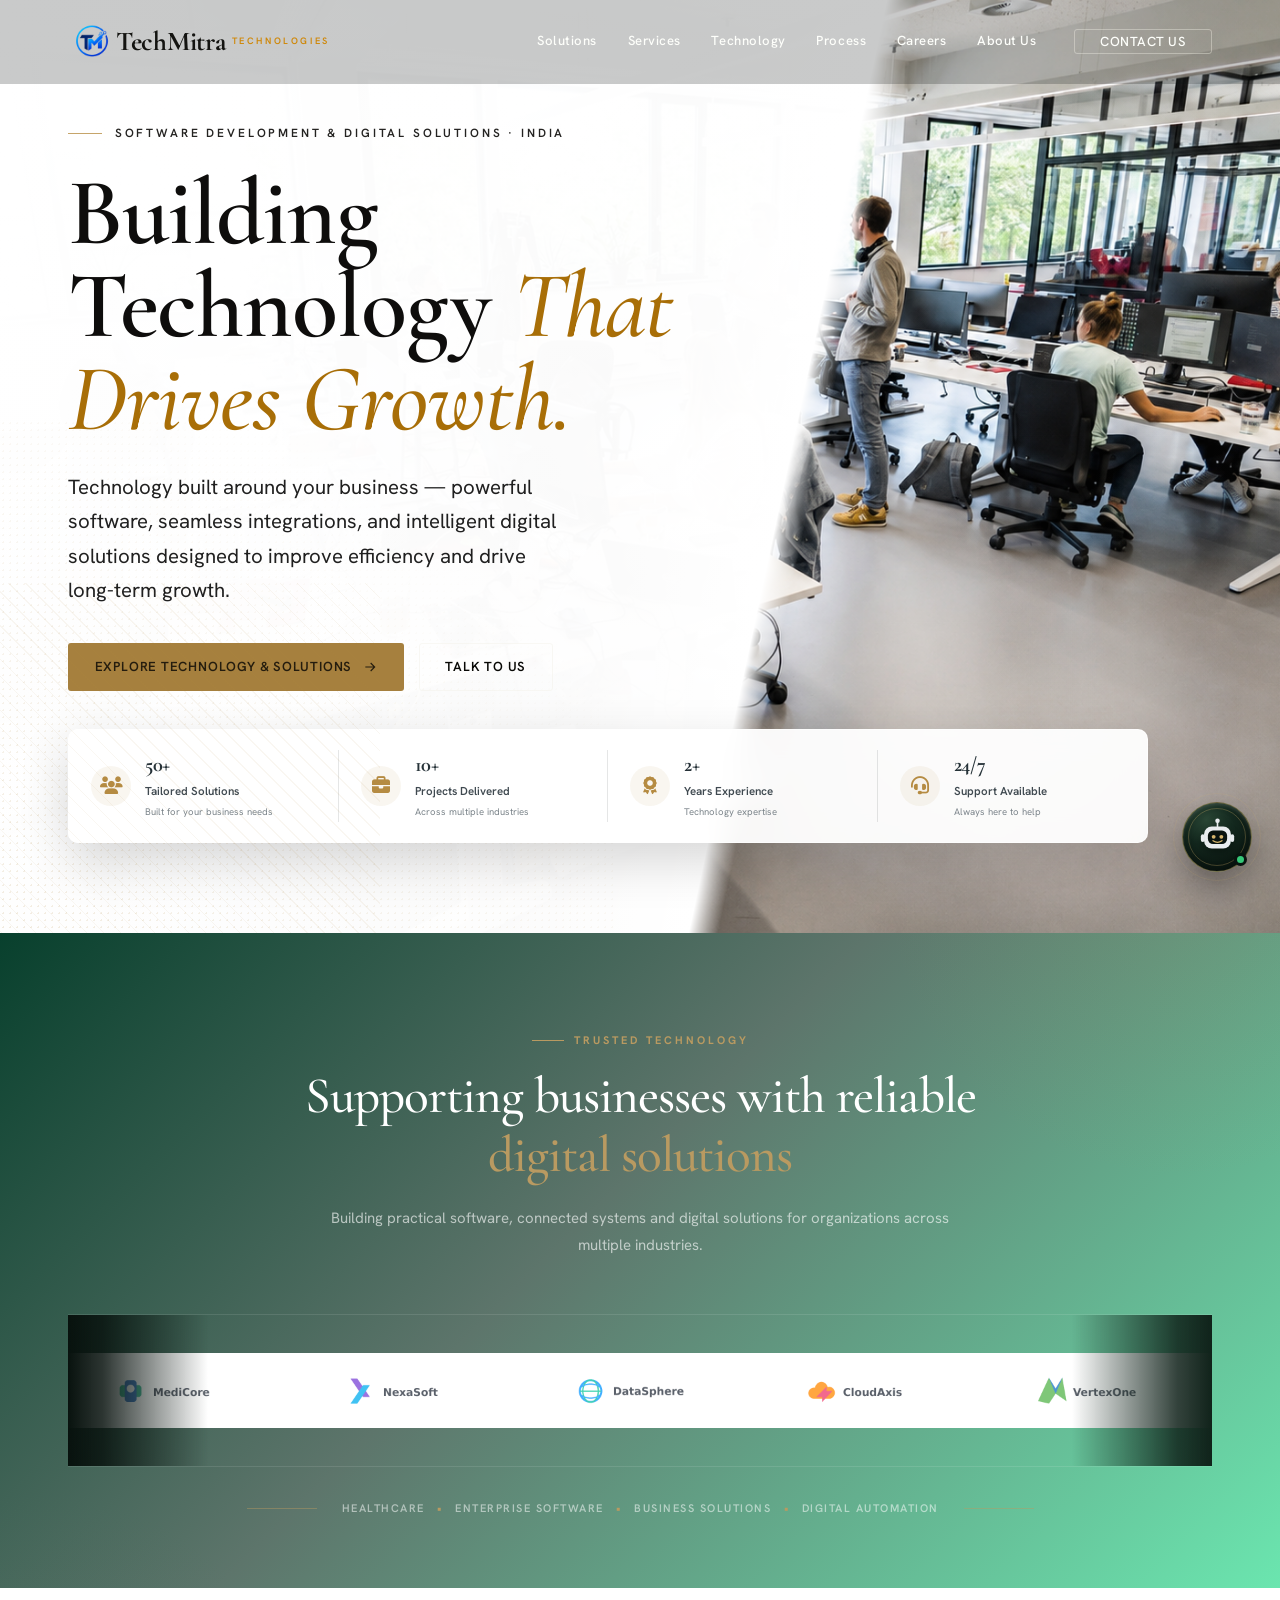
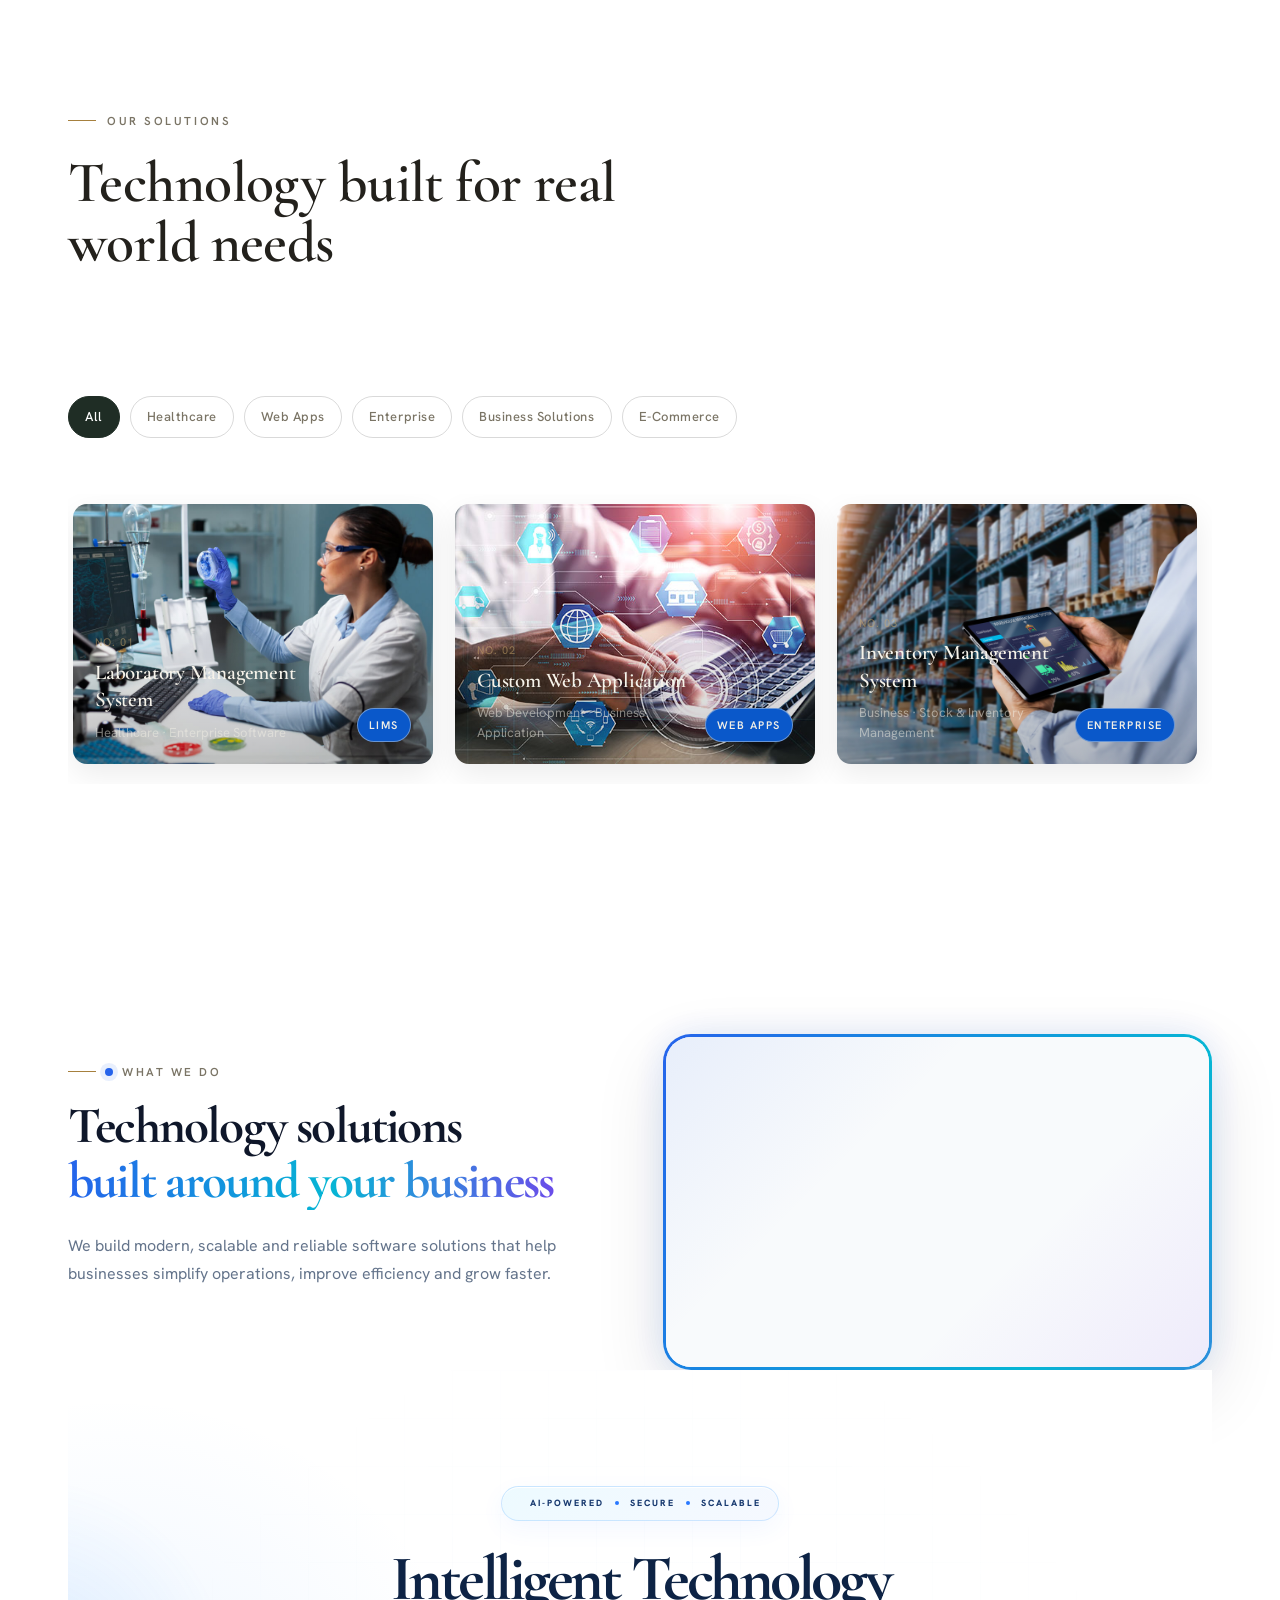
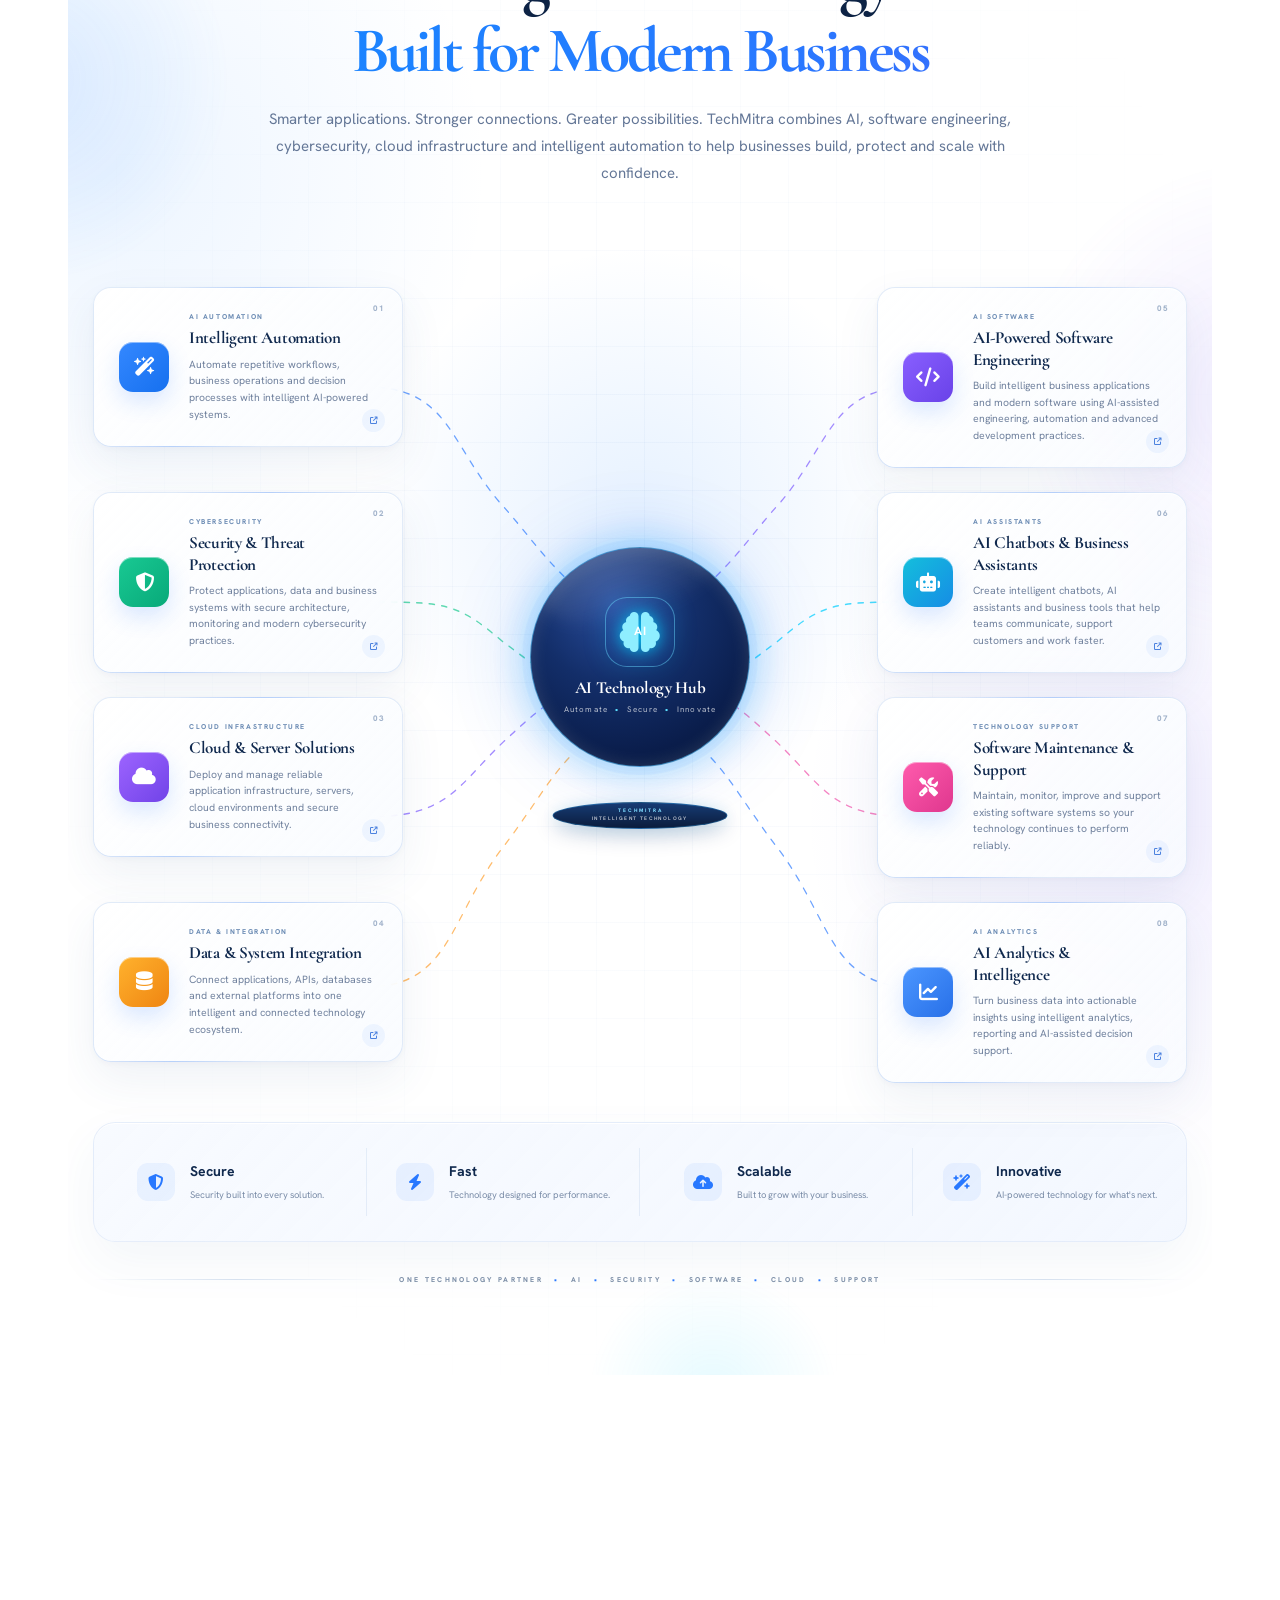
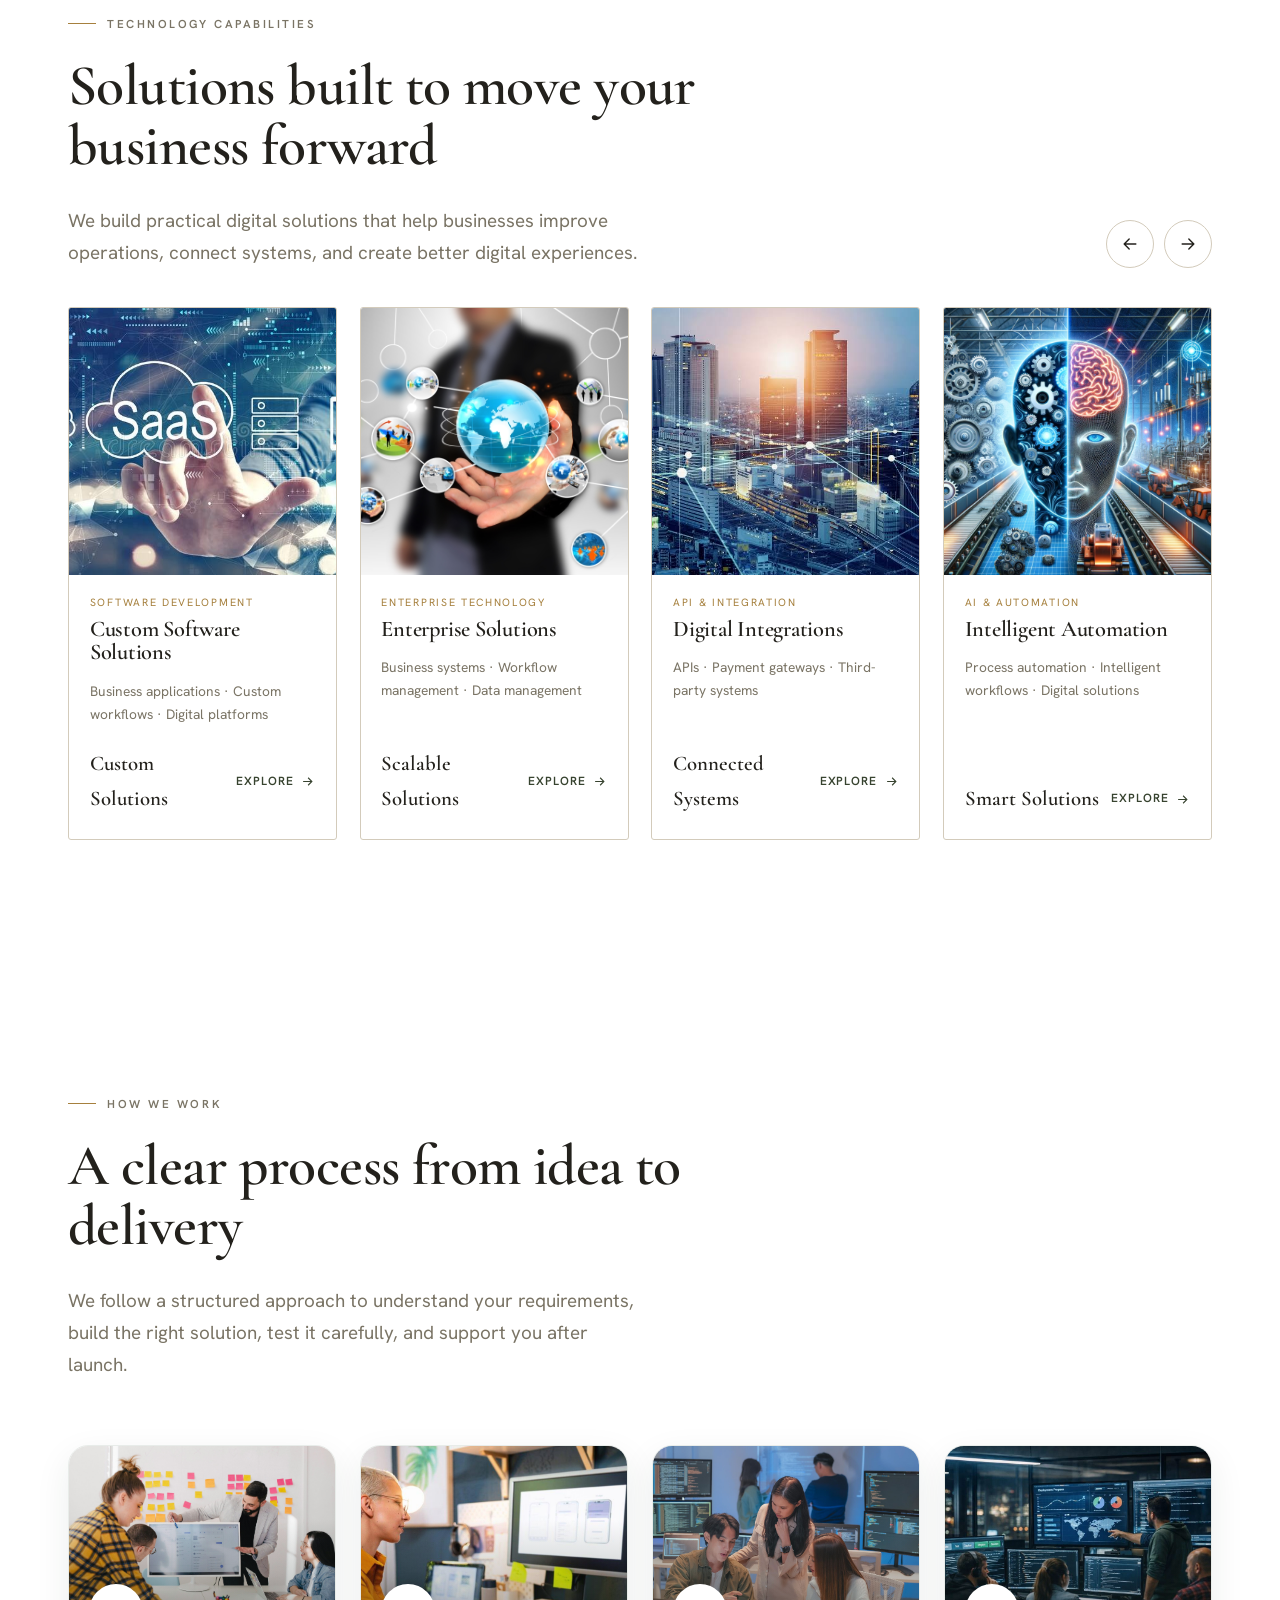
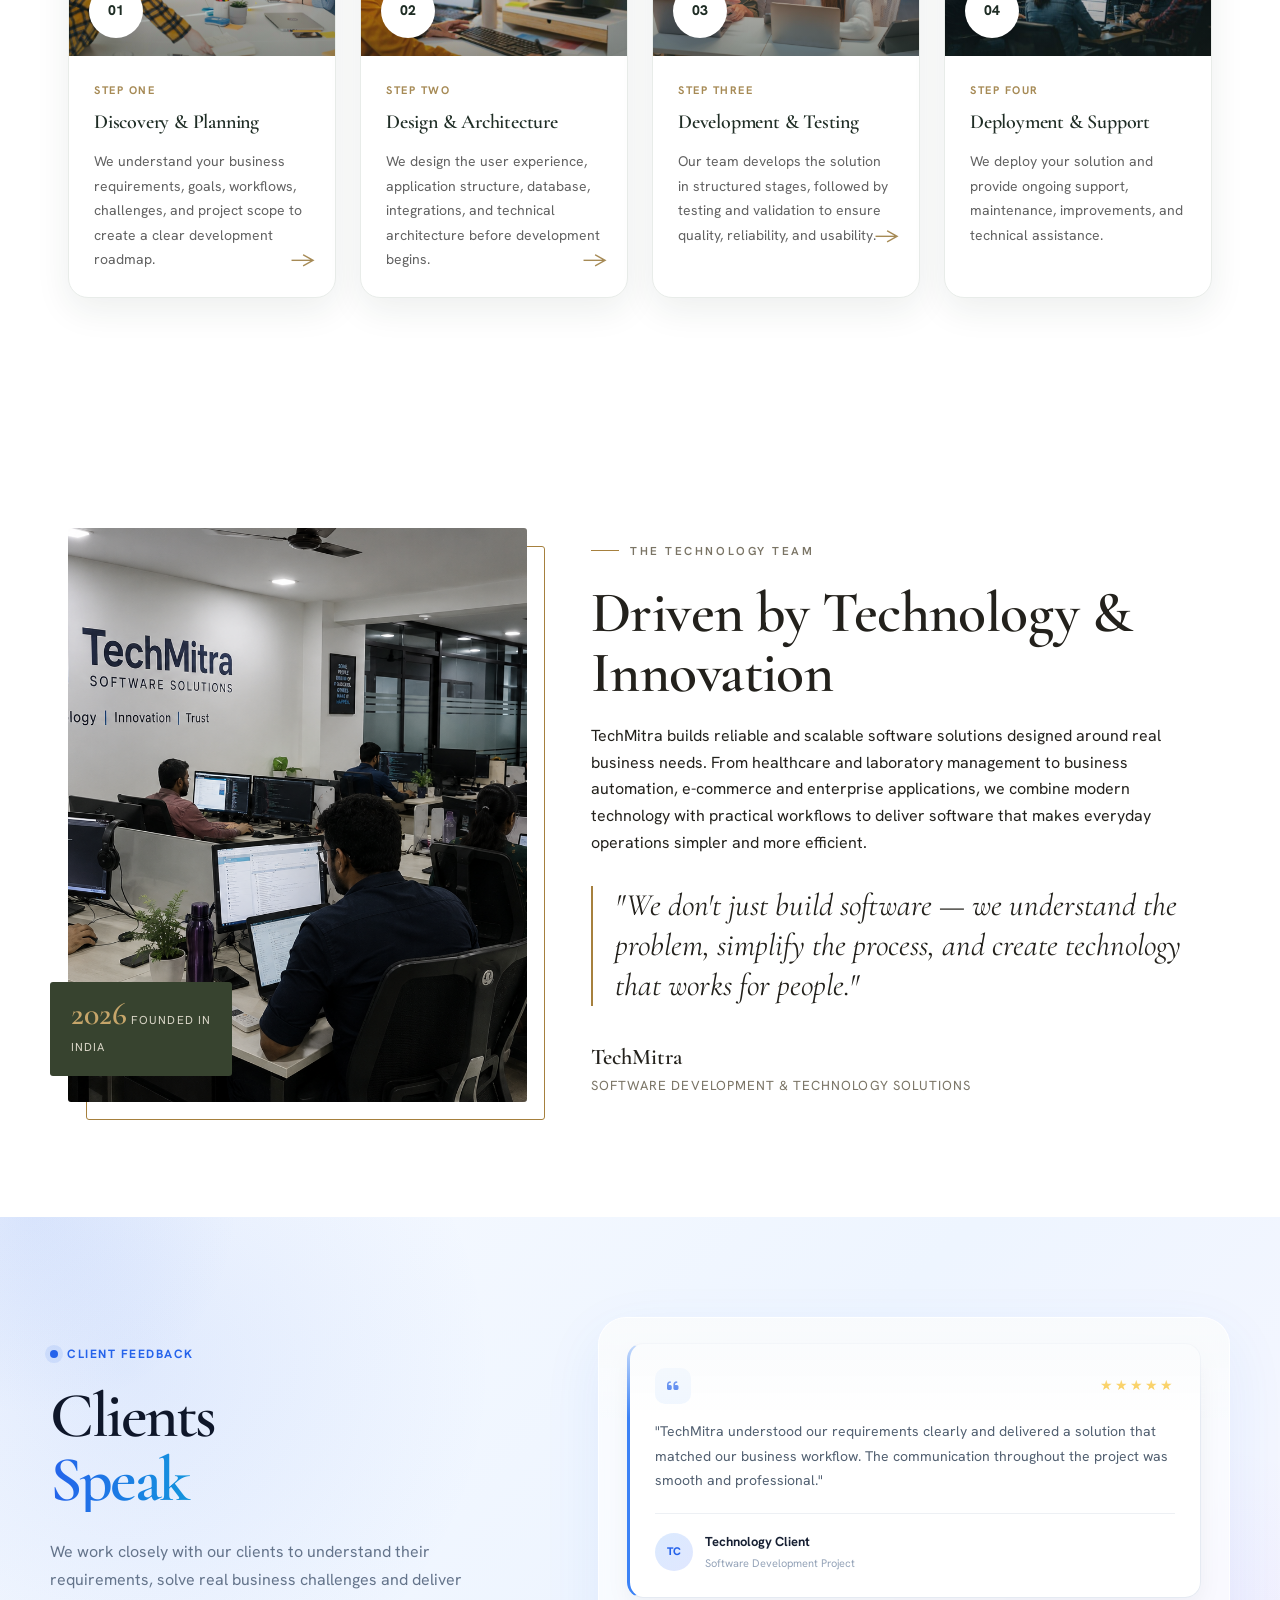
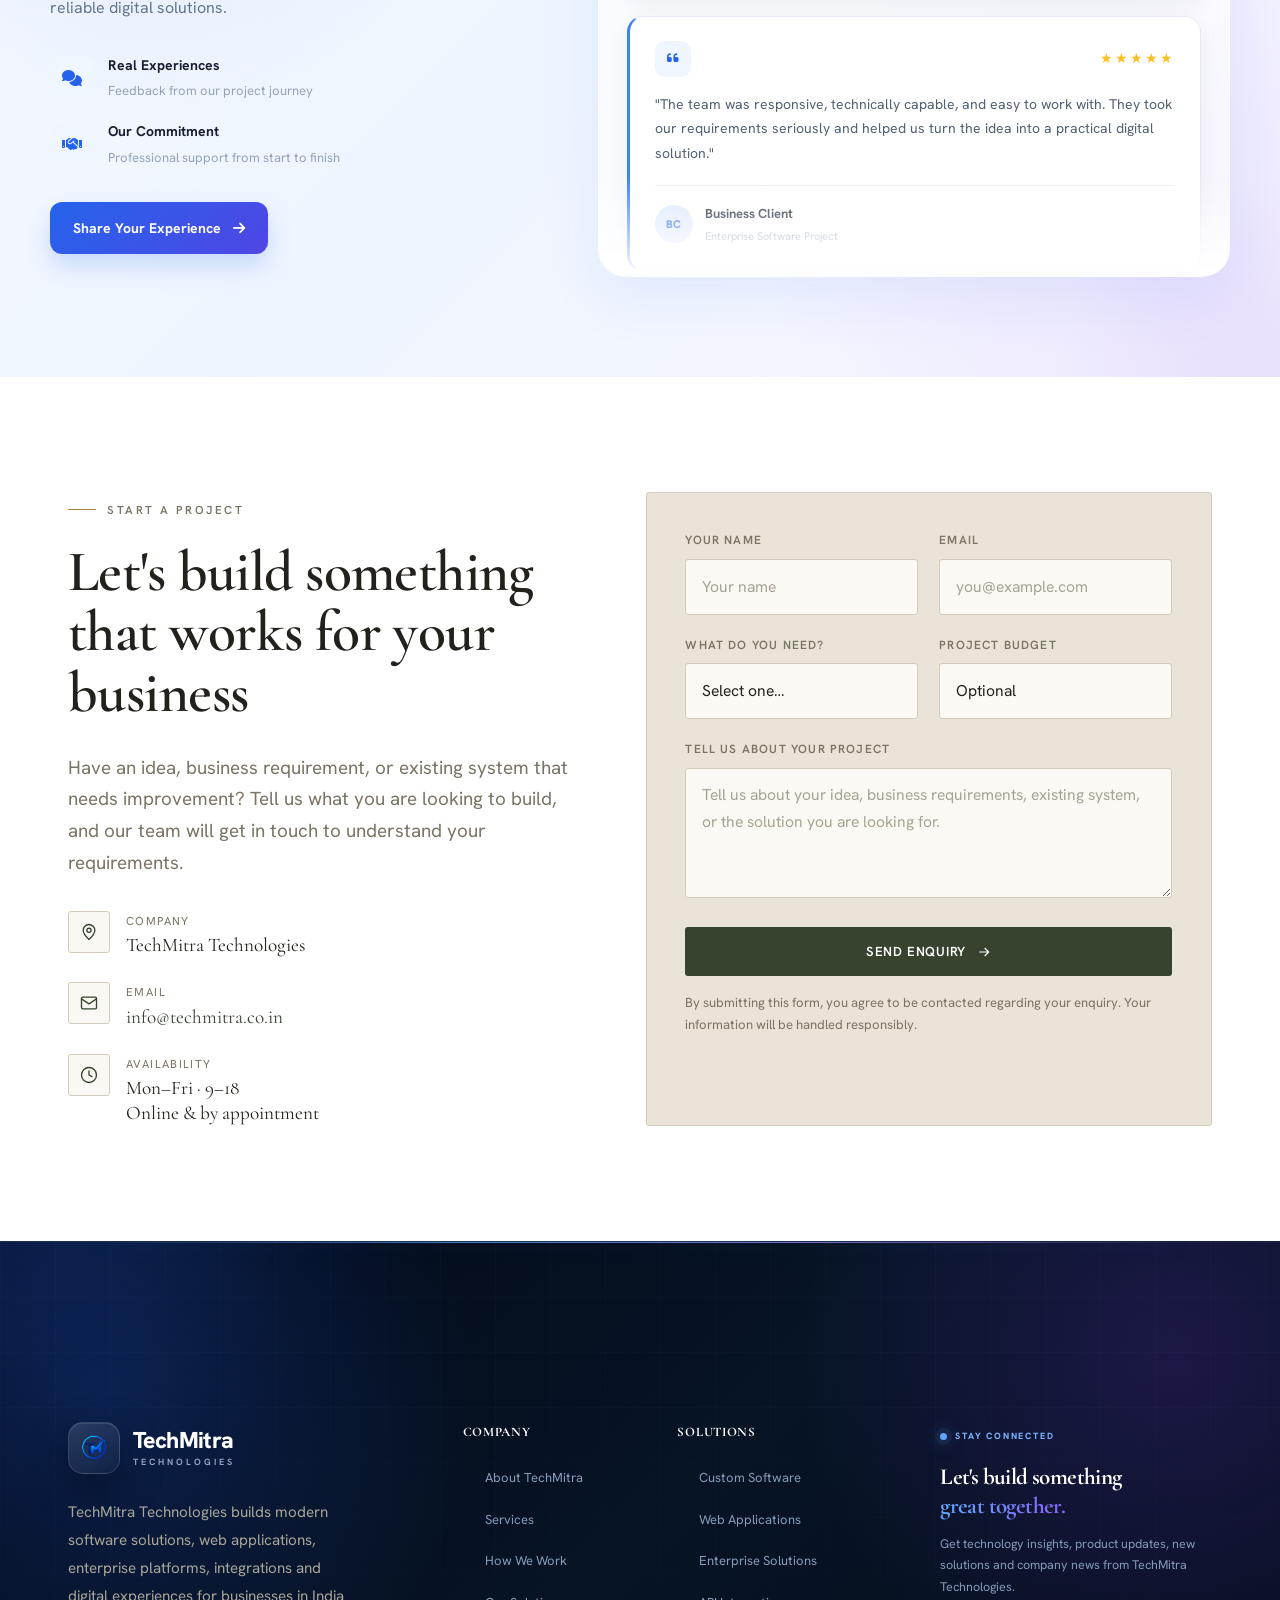
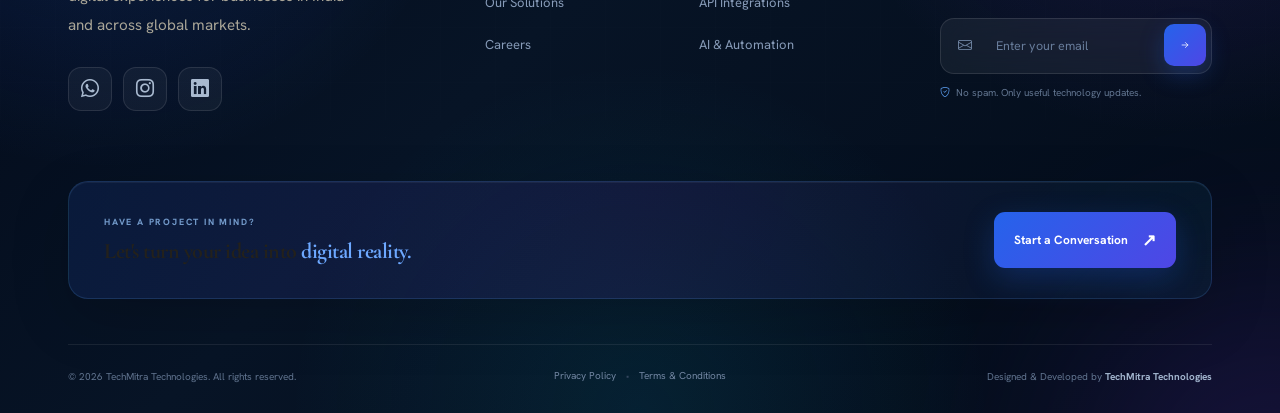
==== commit 5e77d602: "new chagnes" ====
--- a/index.html
+++ b/index.html
@@ -2417,131 +2417,303 @@
     </section>
   </main>
   <footer class="site-footer">
-    <div class="container-x">
-      <div class="footer__grid">
-
-        <div class="footer__brand">     
-  <a class="brand" href="#top" aria-label="TechMitra Technologies — home">
-      <img
-        src="img/favicon.png"
-        alt="TechMitra Technologies"
-        class="brand-logo">
-      <span class="brand-text">
-        TechMitra
-        <span class="brand-sub">Technologies</span>
-      </span>
-    </a>
-          <p>
-            TechMitra Technologies builds modern software solutions, web applications,
-            enterprise platforms, integrations and digital experiences for businesses
-            in India and across global markets.
-          </p>
-
-          <div class="socials">
-  <a href="https://wa.me/91XXXXXXXXXX"
-     target="_blank"
-     rel="noopener noreferrer"
-     aria-label="WhatsApp"
-     title="WhatsApp">
-    <i class="bi bi-whatsapp"></i>
-  </a>
-  <a href="https://www.instagram.com/techmitratechnologies"
-     target="_blank"
-     rel="noopener noreferrer"
-     aria-label="Instagram"
-     title="Instagram">
-    <i class="bi bi-instagram"></i>
-  </a>
-  <a href="https://www.linkedin.com/company/techmitra-technologies"
-     target="_blank"
-     rel="noopener noreferrer"
-     aria-label="LinkedIn"
-     title="LinkedIn">
-    <i class="bi bi-linkedin"></i>
-  </a>
-
-</div>
-        </div>
-
-
-        <div class="footer__col">
-
-          <h4>Company</h4>
-
-          <ul>
-            <li><a href="#studio">About TechMitra</a></li>
-            <li><a href="#services">Services</a></li>
-            <li><a href="#process">How We Work</a></li>
-            <li><a href="#Solutions">Our Solutions</a></li>
-          </ul>
-
-        </div>
-
-
-        <div class="footer__col">
-
-          <h4>Solutions</h4>
-
-          <ul>
-            <li><a href="#Solutions">Custom Software</a></li>
-            <li><a href="#Solutions">Web Applications</a></li>
-            <li><a href="#Solutions">Enterprise Solutions</a></li>
-            <li><a href="#Solutions">Integrations</a></li>
-            <li><a href="#Solutions">AI &amp; Automation</a></li>
-          </ul>
-
-        </div>
-
-
-        <div class="footer__news">
-
-          <h4>TechMitra Technologies</h4>
-
-          <p>
-            Technology insights, product updates, new solutions and company news.
-            Stay connected with TechMitra Technologies.
-          </p>
-
-          <form class="news-form" id="newsForm" aria-label="Newsletter signup">
-            <label for="news-email" class="visually-hidden"
-              style="position:absolute;width:1px;height:1px;overflow:hidden;clip:rect(0 0 0 0)">
-              Email address
-            </label>
-
-            <input type="email" id="news-email" name="email" placeholder="Your email" required>
-
-            <button type="submit" aria-label="Subscribe">
-
-              <svg viewBox="0 0 24 24" fill="none" stroke="currentColor" stroke-width="1.8" stroke-linecap="round"
-                stroke-linejoin="round">
-
-                <path d="M5 12h14M13 6l6 6-6 6" />
-
-              </svg>
-
-            </button>
-
-          </form>
+
+  <div class="footer-glow footer-glow--one"></div>
+  <div class="footer-glow footer-glow--two"></div>
+
+  <div class="container-x">
+
+    <!-- =========================
+         FOOTER MAIN
+    ========================== -->
+    <div class="footer__main">
+
+      <!-- BRAND -->
+      <div class="footer__brand">
+
+        <a class="footer-brand" href="#top"
+           aria-label="TechMitra Technologies — home">
+
+          <span class="footer-brand__logo">
+            <img src="img/favicon.png"
+                 alt="TechMitra Technologies">
+          </span>
+
+          <span class="footer-brand__name">
+            TechMitra
+            <small>Technologies</small>
+          </span>
+
+        </a>
+
+        <p class="footer__description">
+          TechMitra Technologies builds modern software solutions,
+          web applications, enterprise platforms, integrations and
+          digital experiences for businesses in India and across
+          global markets.
+        </p>
+
+
+        <!-- SOCIAL -->
+        <div class="footer__socials">
+
+          <a href="https://wa.me/91XXXXXXXXXX"
+             target="_blank"
+             rel="noopener noreferrer"
+             aria-label="WhatsApp"
+             title="WhatsApp">
+
+            <i class="bi bi-whatsapp"></i>
+
+          </a>
+
+          <a href="https://www.instagram.com/techmitratechnologies"
+             target="_blank"
+             rel="noopener noreferrer"
+             aria-label="Instagram"
+             title="Instagram">
+
+            <i class="bi bi-instagram"></i>
+
+          </a>
+
+          <a href="https://www.linkedin.com/company/techmitra-technologies"
+             target="_blank"
+             rel="noopener noreferrer"
+             aria-label="LinkedIn"
+             title="LinkedIn">
+
+            <i class="bi bi-linkedin"></i>
+
+          </a>
 
         </div>
 
       </div>
 
 
-      <div class="footer__bar">
+      <!-- COMPANY -->
+      <div class="footer__column">
+
+        <h4>Company</h4>
+
+        <ul>
+
+          <li>
+            <a href="#studio">
+              <span>→</span>
+              About TechMitra
+            </a>
+          </li>
+
+          <li>
+            <a href="#services">
+              <span>→</span>
+              Services
+            </a>
+          </li>
+
+          <li>
+            <a href="#process">
+              <span>→</span>
+              How We Work
+            </a>
+          </li>
+
+          <li>
+            <a href="#Solutions">
+              <span>→</span>
+              Our Solutions
+            </a>
+          </li>
+
+          <li>
+            <a href="careers.html">
+              <span>→</span>
+              Careers
+            </a>
+          </li>
+
+        </ul>
+
+      </div>
+
+
+      <!-- SOLUTIONS -->
+      <div class="footer__column">
+
+        <h4>Solutions</h4>
+
+        <ul>
+
+          <li>
+            <a href="#Solutions">
+              <span>→</span>
+              Custom Software
+            </a>
+          </li>
+
+          <li>
+            <a href="#Solutions">
+              <span>→</span>
+              Web Applications
+            </a>
+          </li>
+
+          <li>
+            <a href="#Solutions">
+              <span>→</span>
+              Enterprise Solutions
+            </a>
+          </li>
+
+          <li>
+            <a href="#Solutions">
+              <span>→</span>
+              API Integrations
+            </a>
+          </li>
+
+          <li>
+            <a href="#Solutions">
+              <span>→</span>
+              AI &amp; Automation
+            </a>
+          </li>
+
+        </ul>
+
+      </div>
+
+
+      <!-- NEWSLETTER -->
+      <div class="footer__news">
+
+        <div class="footer__news-badge">
+          <span></span>
+          Stay Connected
+        </div>
+
+        <h4>
+          Let's build something
+          <strong>great together.</strong>
+        </h4>
 
         <p>
-          © 2026 TechMitra Technologies · Software Development &amp;
-          Technology Solutions · All rights reserved.
+          Get technology insights, product updates, new solutions
+          and company news from TechMitra Technologies.
         </p>
 
-        <p class="credit">
-          Designed &amp; Developed by <strong>TechMitra Technologies</strong>
-        </p>
+
+        <form class="news-form"
+              id="newsForm"
+              aria-label="Newsletter signup">
+
+          <label for="news-email"
+                 class="visually-hidden">
+            Email address
+          </label>
+
+          <div class="news-form__input">
+
+            <i class="bi bi-envelope"></i>
+
+            <input
+              type="email"
+              id="news-email"
+              name="email"
+              placeholder="Enter your email"
+              autocomplete="email"
+              required>
+
+          </div>
+
+          <button type="submit"
+                  aria-label="Subscribe">
+
+            <svg viewBox="0 0 24 24"
+                 fill="none"
+                 stroke="currentColor"
+                 stroke-width="1.8"
+                 stroke-linecap="round"
+                 stroke-linejoin="round">
+
+              <path d="M5 12h14M13 6l6 6-6 6"/>
+
+            </svg>
+
+          </button>
+
+        </form>
+
+        <small class="footer__privacy">
+          <i class="bi bi-shield-check"></i>
+          No spam. Only useful technology updates.
+        </small>
 
       </div>
+
     </div>
-  </footer>
+
+
+    <!-- FOOTER CTA -->
+    <div class="footer__cta">
+
+      <div>
+
+        <span class="footer__cta-label">
+          Have a project in mind?
+        </span>
+
+        <h3>
+          Let's turn your idea into
+          <span>digital reality.</span>
+        </h3>
+
+      </div>
+
+      <a href="#contact" class="footer__cta-btn">
+
+        Start a Conversation
+
+        <span>↗</span>
+
+      </a>
+
+    </div>
+
+
+    <!-- FOOTER BOTTOM -->
+    <div class="footer__bar">
+
+      <p>
+        © <span id="footerYear">2026</span>
+        TechMitra Technologies.
+        All rights reserved.
+      </p>
+
+      <div class="footer__legal">
+
+        <a href="#">Privacy Policy</a>
+
+        <span>•</span>
+
+        <a href="#">Terms &amp; Conditions</a>
+
+      </div>
+
+      <p class="footer__credit">
+
+        Designed &amp; Developed by
+        <strong>TechMitra Technologies</strong>
+
+      </p>
+
+    </div>
+
+  </div>
+
+</footer>
 
   <script src="js/vendor/bootstrap.bundle.min.js"></script>
   <script src="js/main.js"></script>
--- a/css/style.css
+++ b/css/style.css
@@ -7852,4 +7852,1053 @@
     .tm-feedback-modal {
         transition: none;
     }
+}
+/* =========================================================
+   TECHMITRA — STRONG PREMIUM FOOTER
+   ========================================================= */
+
+.site-footer {
+    position: relative;
+    overflow: hidden;
+    color: #fff;
+
+    background:
+        radial-gradient(
+            circle at 8% 20%,
+            rgba(37, 99, 235, .22),
+            transparent 28%
+        ),
+        radial-gradient(
+            circle at 92% 15%,
+            rgba(124, 58, 237, .18),
+            transparent 28%
+        ),
+        radial-gradient(
+            circle at 50% 100%,
+            rgba(6, 182, 212, .10),
+            transparent 35%
+        ),
+        linear-gradient(
+            135deg,
+            #020817 0%,
+            #071426 45%,
+            #030b18 100%
+        );
+
+    border-top: 1px solid rgba(96, 165, 250, .18);
+}
+
+
+/* =========================================================
+   PREMIUM GRID BACKGROUND
+   ========================================================= */
+
+.site-footer::before {
+    content: "";
+    position: absolute;
+    inset: 0;
+
+    background-image:
+        linear-gradient(
+            rgba(255,255,255,.025) 1px,
+            transparent 1px
+        ),
+        linear-gradient(
+            90deg,
+            rgba(255,255,255,.025) 1px,
+            transparent 1px
+        );
+
+    background-size: 55px 55px;
+
+    mask-image: linear-gradient(
+        to bottom,
+        rgba(0,0,0,.8),
+        transparent 90%
+    );
+
+    pointer-events: none;
+}
+
+
+/* =========================================================
+   TOP LIGHT LINE
+   ========================================================= */
+
+.site-footer::after {
+    content: "";
+
+    position: absolute;
+    top: 0;
+    left: 8%;
+    right: 8%;
+
+    height: 1px;
+
+    background:
+        linear-gradient(
+            90deg,
+            transparent,
+            rgba(96,165,250,.7),
+            rgba(167,139,250,.7),
+            transparent
+        );
+
+    box-shadow:
+        0 0 25px rgba(96,165,250,.4);
+
+    pointer-events: none;
+}
+
+
+/* =========================================================
+   GLOW ORBS
+   ========================================================= */
+
+.footer-glow {
+    position: absolute;
+
+    width: 380px;
+    height: 380px;
+
+    border-radius: 50%;
+
+    filter: blur(100px);
+
+    opacity: .16;
+
+    pointer-events: none;
+}
+
+.footer-glow--one {
+    top: -250px;
+    left: -150px;
+
+    background: #2563eb;
+}
+
+.footer-glow--two {
+    right: -180px;
+    bottom: -250px;
+
+    background: #7c3aed;
+}
+
+
+/* =========================================================
+   MAIN
+   ========================================================= */
+
+.footer__main {
+    position: relative;
+    z-index: 2;
+
+    display: grid;
+
+    grid-template-columns:
+        1.65fr
+        .75fr
+        .95fr
+        1.4fr;
+
+    gap: 65px;
+
+    padding: 90px 0 70px;
+}
+
+
+/* =========================================================
+   BRAND
+   ========================================================= */
+
+.footer-brand {
+    display: inline-flex;
+    align-items: center;
+
+    gap: 13px;
+
+    text-decoration: none;
+    color: #fff;
+
+    margin-bottom: 24px;
+}
+
+
+.footer-brand__logo {
+    width: 52px;
+    height: 52px;
+
+    display: flex;
+    align-items: center;
+    justify-content: center;
+
+    border-radius: 15px;
+
+    background:
+        linear-gradient(
+            145deg,
+            rgba(255,255,255,.13),
+            rgba(255,255,255,.025)
+        );
+
+    border: 1px solid rgba(255,255,255,.13);
+
+    box-shadow:
+        0 15px 40px rgba(0,0,0,.35),
+        inset 0 1px 0 rgba(255,255,255,.1);
+
+    transition:
+        transform .3s ease,
+        box-shadow .3s ease;
+}
+
+
+.footer-brand:hover .footer-brand__logo {
+    transform: translateY(-3px) rotate(-2deg);
+
+    box-shadow:
+        0 18px 45px rgba(37,99,235,.22),
+        0 0 30px rgba(37,99,235,.12);
+}
+
+
+.footer-brand__logo img {
+    width: 36px;
+    height: 36px;
+
+    object-fit: contain;
+}
+
+
+.footer-brand__name {
+    font-size: 23px;
+
+    font-weight: 800;
+
+    line-height: 1;
+
+    letter-spacing: -.6px;
+}
+
+
+.footer-brand__name small {
+    display: block;
+
+    margin-top: 6px;
+
+    color: #8da4c5;
+
+    font-size: 9px;
+
+    font-weight: 700;
+
+    letter-spacing: 3px;
+
+    text-transform: uppercase;
+}
+
+
+/* =========================================================
+   DESCRIPTION
+   ========================================================= */
+
+.footer__description {
+    max-width: 450px;
+
+    margin: 0;
+
+    color: #91a5c1;
+
+    font-size: 13.5px;
+
+    line-height: 1.85;
+}
+
+
+/* =========================================================
+   SOCIAL ICONS
+   ========================================================= */
+
+.footer__socials {
+    display: flex;
+    gap: 11px;
+
+    margin-top: 28px;
+}
+
+
+.footer__socials a {
+    position: relative;
+
+    width: 44px;
+    height: 44px;
+
+    display: flex;
+    align-items: center;
+    justify-content: center;
+
+    border-radius: 13px;
+
+    color: #a9bad0;
+
+    background: rgba(255,255,255,.045);
+
+    border: 1px solid rgba(255,255,255,.10);
+
+    text-decoration: none;
+
+    overflow: hidden;
+
+    transition:
+        transform .28s ease,
+        color .28s ease,
+        background .28s ease,
+        border-color .28s ease,
+        box-shadow .28s ease;
+}
+
+
+.footer__socials a i {
+    position: relative;
+    z-index: 2;
+
+    font-size: 18px;
+
+    transition: transform .28s ease;
+}
+
+
+.footer__socials a:hover {
+    transform: translateY(-5px) scale(1.04);
+}
+
+
+.footer__socials a:hover i {
+    transform: scale(1.12);
+}
+
+
+/* WHATSAPP — REAL BRAND GREEN */
+
+.footer__socials a[aria-label="WhatsApp"]:hover {
+    color: #25D366;
+
+    background: rgba(37,211,102,.12);
+
+    border-color: rgba(37,211,102,.45);
+
+    box-shadow:
+        0 12px 30px rgba(37,211,102,.16),
+        0 0 22px rgba(37,211,102,.10);
+}
+
+
+/* INSTAGRAM — REAL GRADIENT */
+
+.footer__socials a[aria-label="Instagram"]:hover {
+    color: #fff;
+
+    background:
+        linear-gradient(
+            135deg,
+            #833AB4,
+            #E1306C,
+            #F77737
+        );
+
+    border-color: rgba(255,255,255,.25);
+
+    box-shadow:
+        0 12px 30px rgba(225,48,108,.25);
+}
+
+
+/* LINKEDIN — REAL BLUE */
+
+.footer__socials a[aria-label="LinkedIn"]:hover {
+    color: #fff;
+
+    background: #0A66C2;
+
+    border-color: rgba(10,102,194,.65);
+
+    box-shadow:
+        0 12px 30px rgba(10,102,194,.25);
+}
+
+
+/* =========================================================
+   COLUMNS
+   ========================================================= */
+
+.footer__column h4,
+.footer__news h4 {
+    margin: 4px 0 24px;
+
+    color: #fff;
+
+    font-size: 13px;
+
+    font-weight: 750;
+
+    letter-spacing: .7px;
+
+    text-transform: uppercase;
+}
+
+
+.footer__column ul {
+    margin: 0;
+    padding: 0;
+
+    list-style: none;
+}
+
+
+.footer__column li {
+    margin-bottom: 15px;
+}
+
+
+.footer__column a {
+    display: inline-flex;
+    align-items: center;
+
+    gap: 8px;
+
+    color: #879bb8;
+
+    text-decoration: none;
+
+    font-size: 13px;
+
+    transition:
+        color .25s ease,
+        transform .25s ease;
+}
+
+
+.footer__column a span {
+    color: #60a5fa;
+
+    opacity: 0;
+
+    transform: translateX(-7px);
+
+    transition:
+        opacity .25s ease,
+        transform .25s ease;
+}
+
+
+.footer__column a:hover {
+    color: #fff;
+
+    transform: translateX(4px);
+}
+
+
+.footer__column a:hover span {
+    opacity: 1;
+
+    transform: translateX(0);
+}
+
+
+/* =========================================================
+   NEWSLETTER
+   ========================================================= */
+
+.footer__news {
+    padding-left: 8px;
+}
+
+
+.footer__news-badge {
+    display: inline-flex;
+    align-items: center;
+
+    gap: 8px;
+
+    margin-bottom: 15px;
+
+    color: #7db3ff;
+
+    font-size: 9px;
+
+    font-weight: 750;
+
+    letter-spacing: 1.8px;
+
+    text-transform: uppercase;
+}
+
+
+.footer__news-badge span {
+    width: 7px;
+    height: 7px;
+
+    border-radius: 50%;
+
+    background: #60a5fa;
+
+    box-shadow:
+        0 0 0 5px rgba(96,165,250,.08),
+        0 0 18px rgba(96,165,250,.6);
+
+    animation: tmFooterPulse 2s ease-in-out infinite;
+}
+
+
+@keyframes tmFooterPulse {
+
+    0%, 100% {
+        transform: scale(1);
+        opacity: 1;
+    }
+
+    50% {
+        transform: scale(.75);
+        opacity: .55;
+    }
+
+}
+
+
+.footer__news h4 {
+    margin-bottom: 12px;
+
+    font-size: 23px;
+
+    line-height: 1.25;
+
+    letter-spacing: -.6px;
+
+    text-transform: none;
+}
+
+
+.footer__news h4 strong {
+    display: block;
+
+    background:
+        linear-gradient(
+            90deg,
+            #60a5fa,
+            #8b5cf6,
+            #c084fc
+        );
+
+    -webkit-background-clip: text;
+    background-clip: text;
+
+    color: transparent;
+}
+
+
+.footer__news p {
+    margin: 0 0 20px;
+
+    color: #8499b5;
+
+    font-size: 12.5px;
+
+    line-height: 1.75;
+}
+
+
+/* =========================================================
+   EMAIL BOX
+   ========================================================= */
+
+.news-form {
+    display: flex;
+
+    width: 100%;
+
+    padding: 5px;
+
+    border-radius: 14px;
+
+    background: rgba(255,255,255,.055);
+
+    border: 1px solid rgba(255,255,255,.11);
+
+    backdrop-filter: blur(12px);
+
+    transition:
+        border-color .25s ease,
+        box-shadow .25s ease;
+}
+
+
+.news-form:focus-within {
+    border-color: rgba(96,165,250,.5);
+
+    box-shadow:
+        0 0 0 4px rgba(37,99,235,.08),
+        0 10px 35px rgba(0,0,0,.18);
+}
+
+
+.news-form__input {
+    min-width: 0;
+    flex: 1;
+
+    display: flex;
+    align-items: center;
+
+    gap: 9px;
+
+    padding-left: 12px;
+}
+
+
+.news-form__input i {
+    color: #7187a5;
+
+    font-size: 14px;
+}
+
+
+.news-form input {
+    width: 100%;
+
+    border: 0;
+    outline: 0;
+
+    background: transparent;
+
+    color: #fff;
+
+    font-size: 12.5px;
+}
+
+
+.news-form input::placeholder {
+    color: #687d9b;
+}
+
+
+.news-form button {
+    width: 42px;
+    height: 42px;
+
+    flex: 0 0 42px;
+
+    display: flex;
+    align-items: center;
+    justify-content: center;
+
+    border: 0;
+
+    border-radius: 10px;
+
+    cursor: pointer;
+
+    color: #fff;
+
+    background:
+        linear-gradient(
+            135deg,
+            #2563eb,
+            #4f46e5
+        );
+
+    box-shadow:
+        0 8px 24px rgba(37,99,235,.28);
+
+    transition:
+        transform .25s ease,
+        box-shadow .25s ease;
+}
+
+
+.news-form button:hover {
+    transform: translateY(-2px);
+
+    box-shadow:
+        0 13px 30px rgba(37,99,235,.4);
+}
+
+
+.news-form button svg {
+    width: 18px;
+    height: 18px;
+}
+
+
+.footer__privacy {
+    display: flex;
+    align-items: center;
+
+    gap: 6px;
+
+    margin-top: 11px;
+
+    color: #61748f;
+
+    font-size: 10px;
+}
+
+
+.footer__privacy i {
+    color: #60a5fa;
+}
+
+
+/* =========================================================
+   STRONG CTA
+   ========================================================= */
+
+.footer__cta {
+    position: relative;
+    z-index: 2;
+
+    display: flex;
+    align-items: center;
+    justify-content: space-between;
+
+    gap: 30px;
+
+    padding: 30px 35px;
+
+    border-radius: 20px;
+
+    background:
+        linear-gradient(
+            105deg,
+            rgba(37,99,235,.13),
+            rgba(124,58,237,.10),
+            rgba(6,182,212,.06)
+        );
+
+    border: 1px solid rgba(96,165,250,.17);
+
+    box-shadow:
+        inset 0 1px 0 rgba(255,255,255,.05),
+        0 20px 60px rgba(0,0,0,.16);
+}
+
+
+.footer__cta-label {
+    display: block;
+
+    margin-bottom: 7px;
+
+    color: #7299c9;
+
+    font-size: 9px;
+
+    font-weight: 750;
+
+    letter-spacing: 1.8px;
+
+    text-transform: uppercase;
+}
+
+
+.footer__cta h3 {
+    margin: 0;
+
+    font-size: 22px;
+
+    font-weight: 700;
+
+    line-height: 1.3;
+
+    letter-spacing: -.5px;
+}
+
+
+.footer__cta h3 span {
+    color: #6da8ff;
+}
+
+
+.footer__cta-btn {
+    display: inline-flex;
+    align-items: center;
+
+    gap: 14px;
+
+    padding: 14px 20px;
+
+    border-radius: 11px;
+
+    color: #fff;
+
+    text-decoration: none;
+
+    font-size: 12px;
+
+    font-weight: 700;
+
+    white-space: nowrap;
+
+    background:
+        linear-gradient(
+            135deg,
+            #2563eb,
+            #4f46e5
+        );
+
+    box-shadow:
+        0 10px 30px rgba(37,99,235,.25);
+
+    transition:
+        transform .25s ease,
+        box-shadow .25s ease;
+}
+
+
+.footer__cta-btn:hover {
+    transform: translateY(-3px);
+
+    box-shadow:
+        0 16px 38px rgba(37,99,235,.38);
+}
+
+
+.footer__cta-btn span {
+    font-size: 17px;
+
+    transition: transform .25s ease;
+}
+
+
+.footer__cta-btn:hover span {
+    transform: translate(3px,-3px);
+}
+
+
+/* =========================================================
+   BOTTOM BAR
+   ========================================================= */
+
+.footer__bar {
+    position: relative;
+    z-index: 2;
+
+    display: grid;
+
+    grid-template-columns: 1fr auto 1fr;
+
+    align-items: center;
+
+    gap: 20px;
+
+    margin-top: 45px;
+
+    padding: 23px 0 28px;
+
+    border-top: 1px solid rgba(255,255,255,.075);
+}
+
+
+.footer__bar p {
+    margin: 0;
+
+    color: #60738e;
+
+    font-size: 10px;
+
+    line-height: 1.6;
+}
+
+
+.footer__legal {
+    display: flex;
+    align-items: center;
+
+    gap: 10px;
+}
+
+
+.footer__legal a {
+    color: #7286a2;
+
+    text-decoration: none;
+
+    font-size: 10px;
+
+    transition: color .2s ease;
+}
+
+
+.footer__legal a:hover {
+    color: #fff;
+}
+
+
+.footer__legal span {
+    color: #34465e;
+
+    font-size: 9px;
+}
+
+
+.footer__credit {
+    text-align: right;
+}
+
+
+.footer__credit strong {
+    color: #a2b5ce;
+}
+
+
+/* =========================================================
+   TABLET
+   ========================================================= */
+
+@media (max-width: 1100px) {
+
+    .footer__main {
+        grid-template-columns:
+            1.5fr
+            1fr
+            1fr;
+
+        gap: 45px;
+    }
+
+    .footer__news {
+        grid-column: 1 / -1;
+
+        max-width: 550px;
+
+        padding-left: 0;
+    }
+
+}
+
+
+/* =========================================================
+   MOBILE
+   ========================================================= */
+
+@media (max-width: 760px) {
+
+    .footer__main {
+        grid-template-columns: 1fr;
+
+        gap: 38px;
+
+        padding: 65px 0 45px;
+    }
+
+
+    .footer__description {
+        max-width: 100%;
+    }
+
+
+    .footer__news {
+        grid-column: auto;
+
+        max-width: 100%;
+    }
+
+
+    .footer__cta {
+        flex-direction: column;
+
+        align-items: flex-start;
+
+        padding: 25px;
+    }
+
+
+    .footer__cta-btn {
+        width: 100%;
+
+        justify-content: center;
+    }
+
+
+    .footer__bar {
+        grid-template-columns: 1fr;
+
+        text-align: center;
+
+        gap: 12px;
+
+        margin-top: 35px;
+    }
+
+
+    .footer__legal {
+        justify-content: center;
+
+        flex-wrap: wrap;
+    }
+
+
+    .footer__credit {
+        text-align: center;
+    }
+
+}
+
+
+/* =========================================================
+   SMALL MOBILE
+   ========================================================= */
+
+@media (max-width: 420px) {
+
+    .footer__main {
+        padding-top: 55px;
+    }
+
+
+    .footer-brand__logo {
+        width: 47px;
+        height: 47px;
+    }
+
+
+    .footer-brand__name {
+        font-size: 20px;
+    }
+
+
+    .footer__news h4 {
+        font-size: 20px;
+    }
+
+
+    .footer__cta {
+        padding: 22px;
+
+        border-radius: 16px;
+    }
+
+
+    .footer__cta h3 {
+        font-size: 18px;
+    }
+
+}
+
+
+/* =========================================================
+   ACCESSIBILITY
+   ========================================================= */
+
+@media (prefers-reduced-motion: reduce) {
+
+    .footer__socials a,
+    .footer-brand__logo,
+    .footer__column a,
+    .footer__cta-btn,
+    .news-form button {
+        transition: none !important;
+    }
+
+    .footer__news-badge span {
+        animation: none !important;
+    }
+
 }
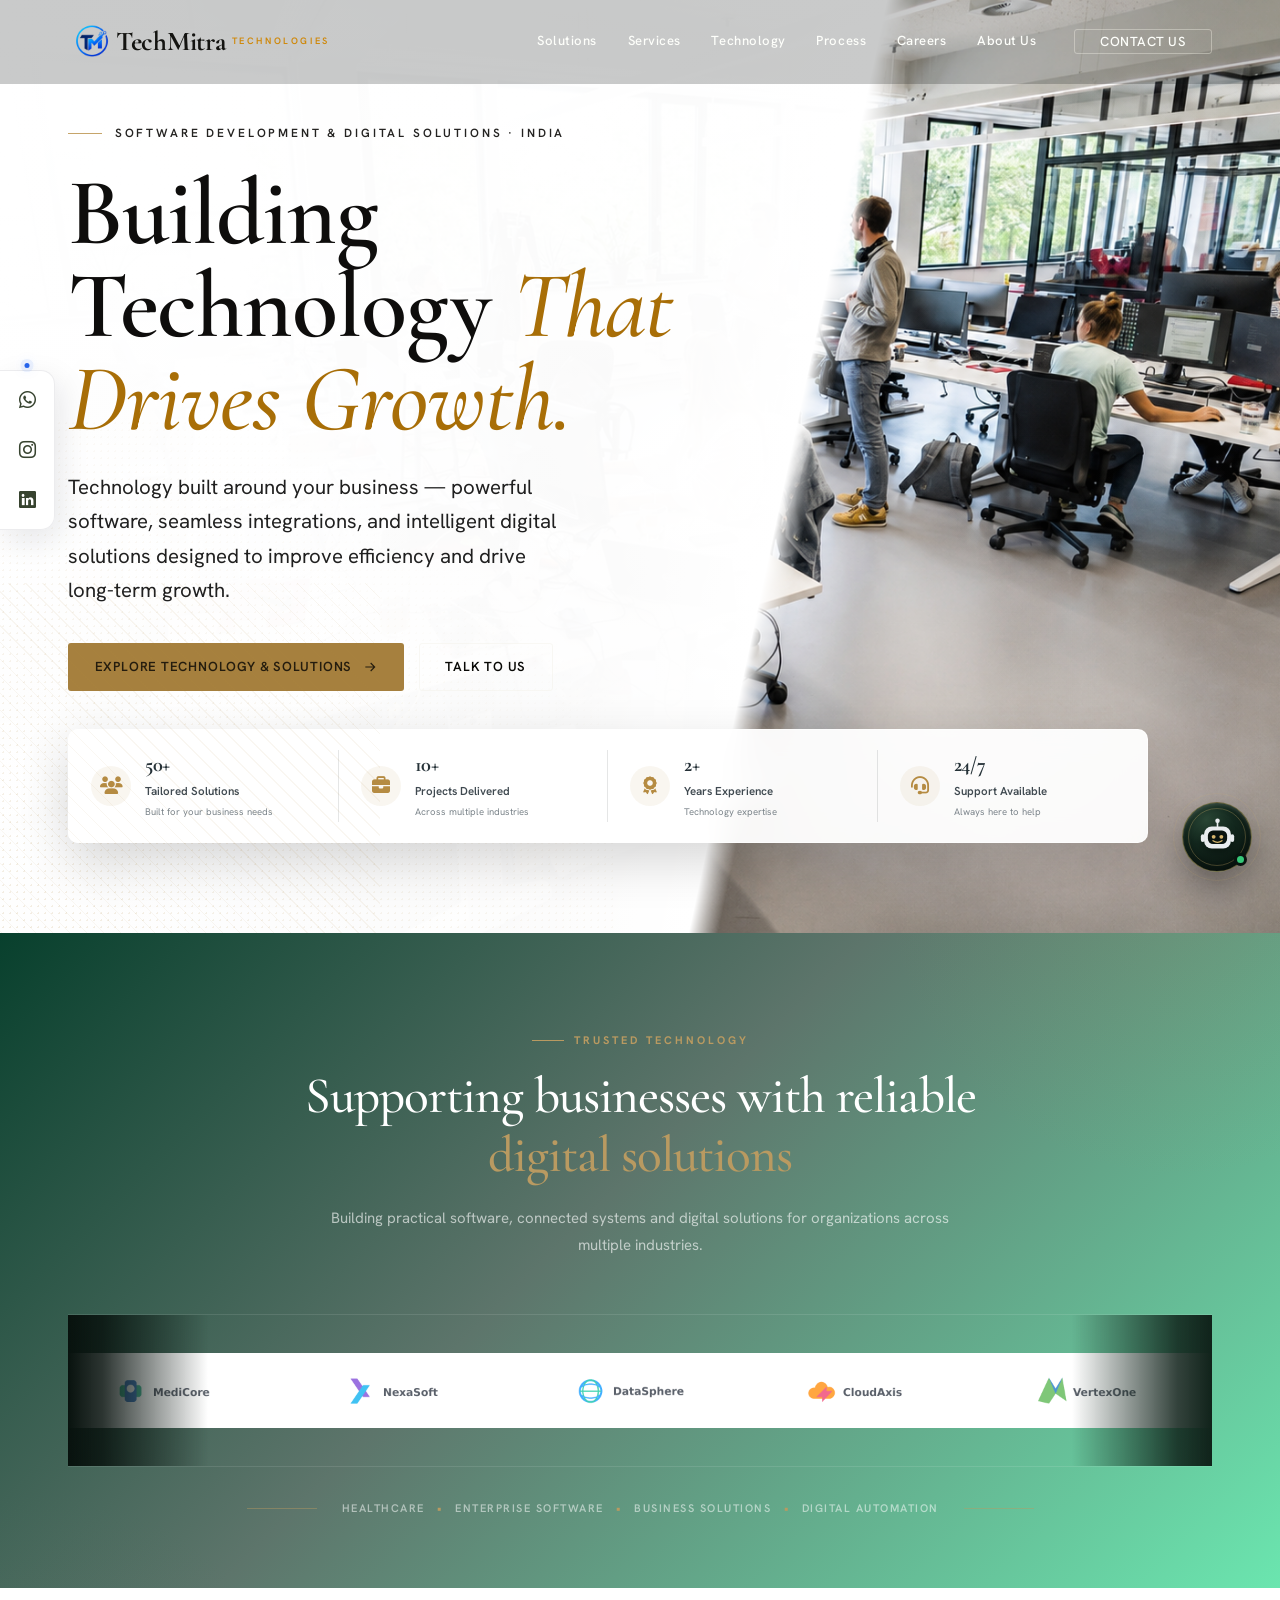
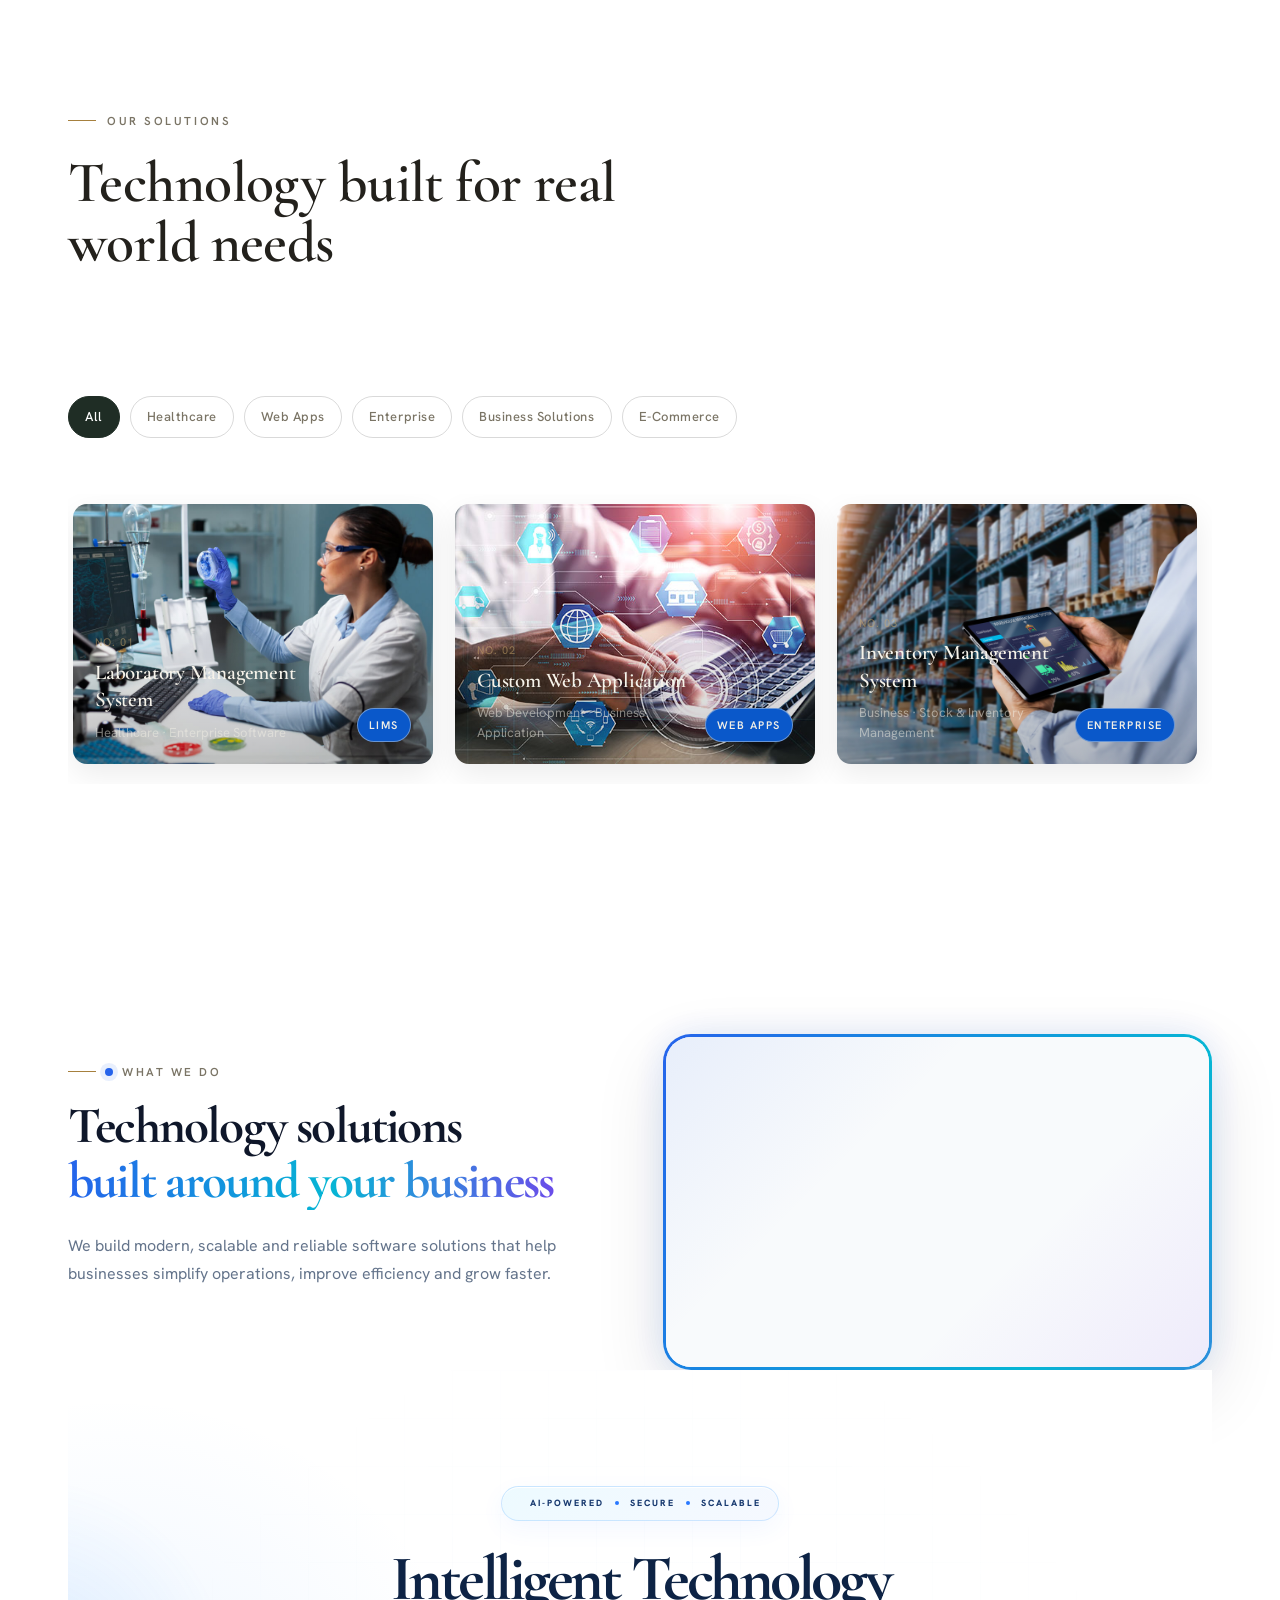
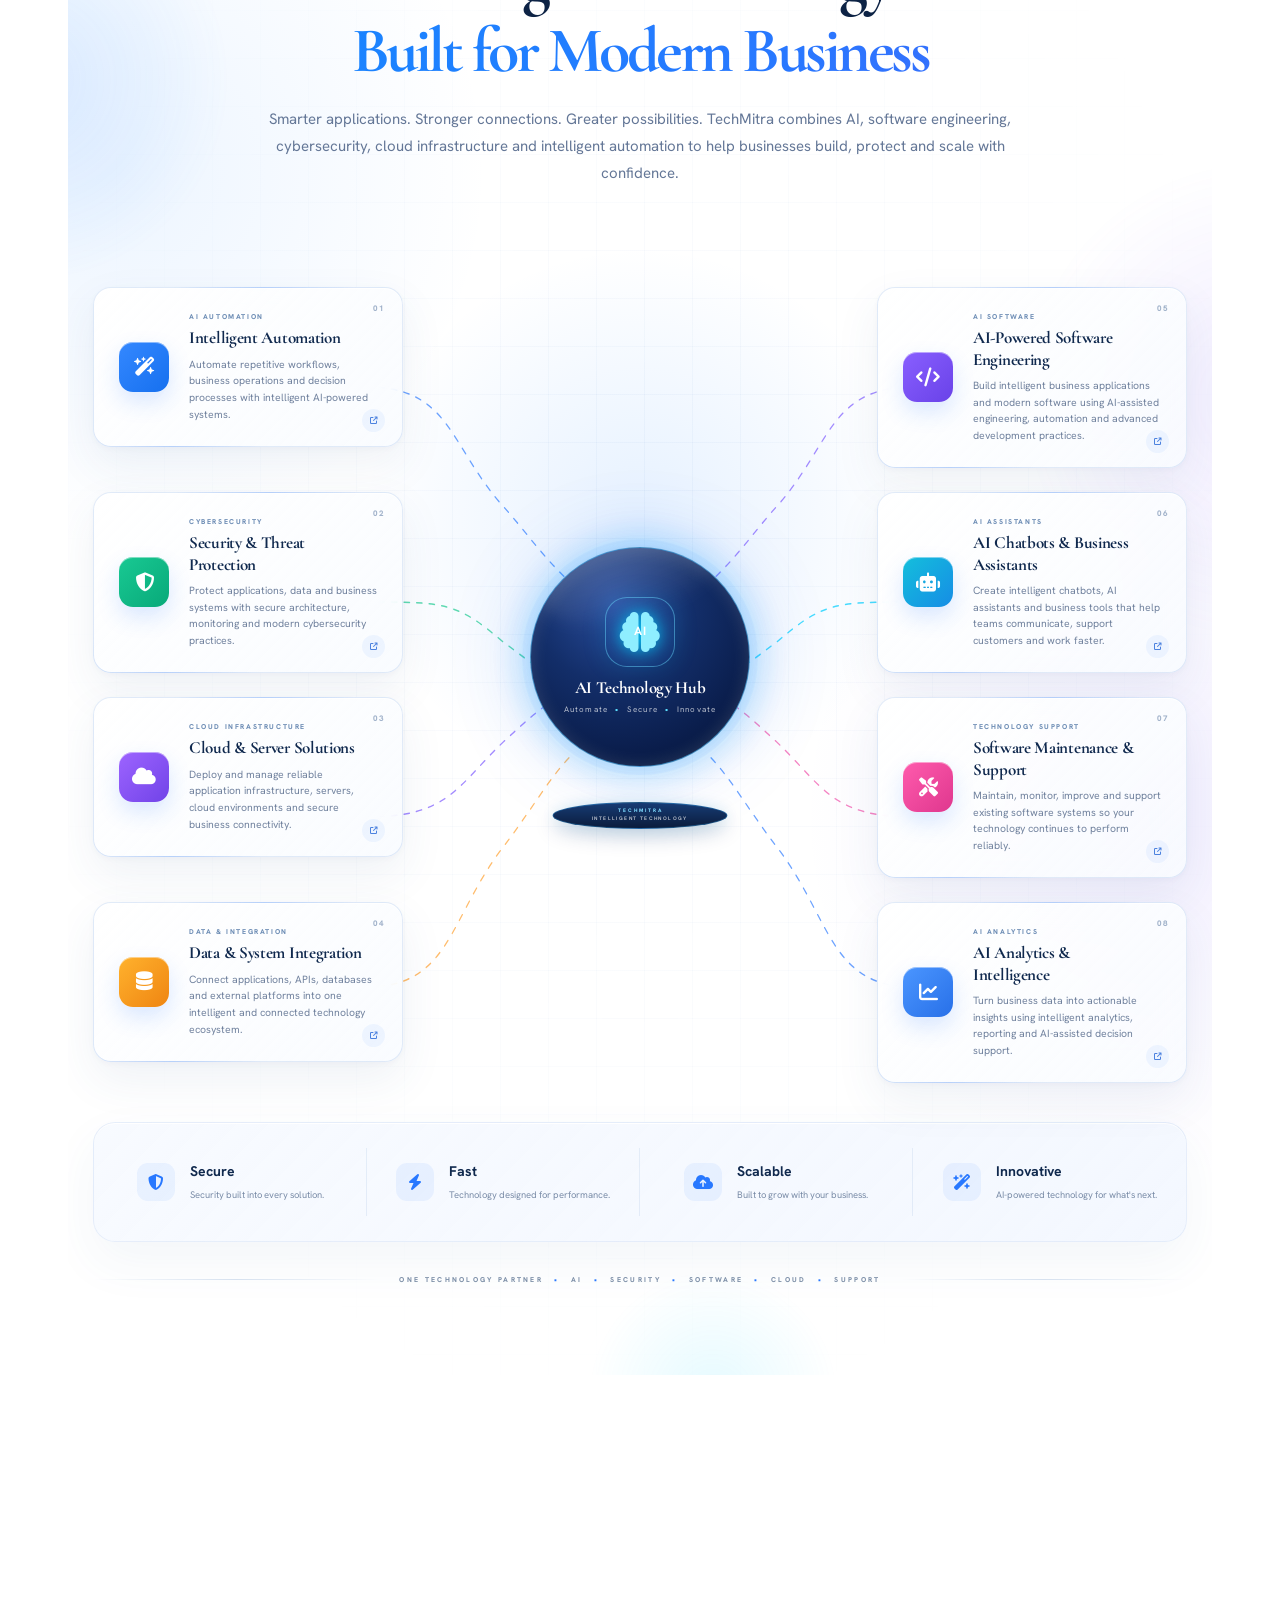
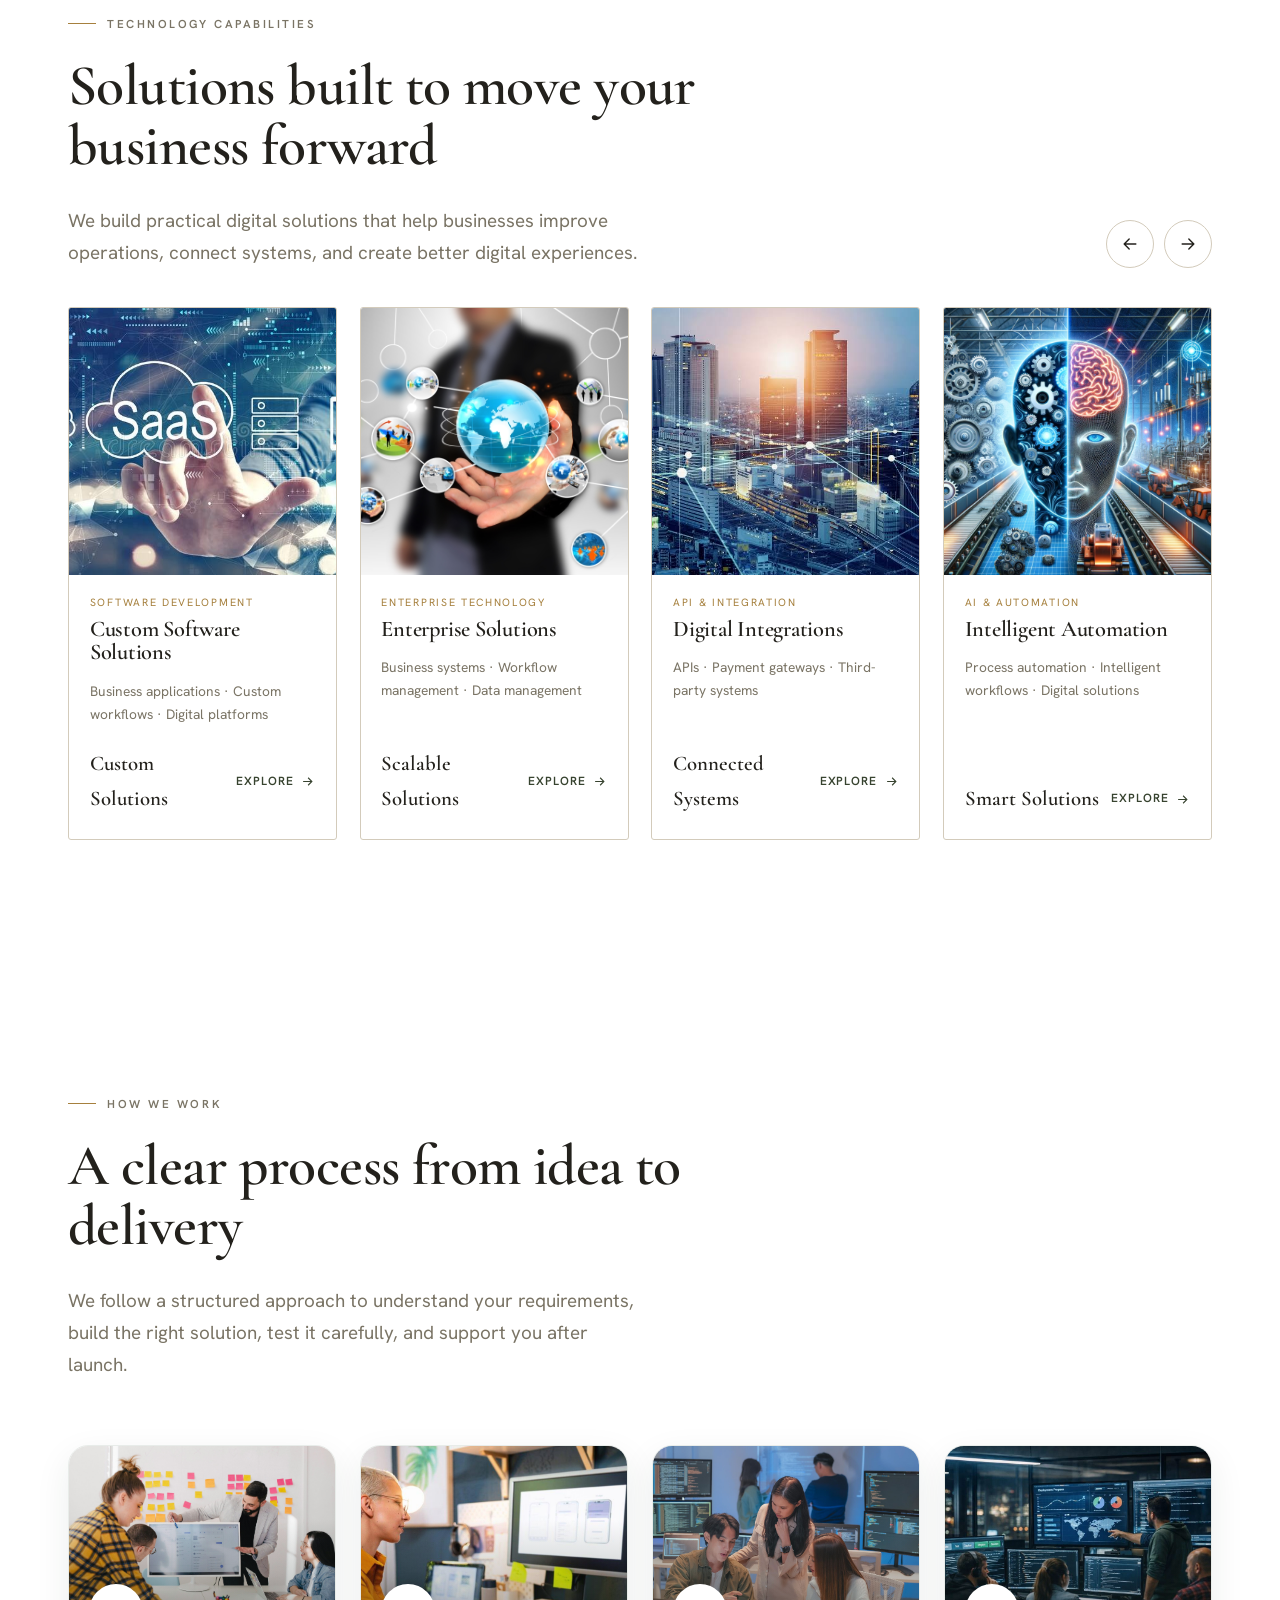
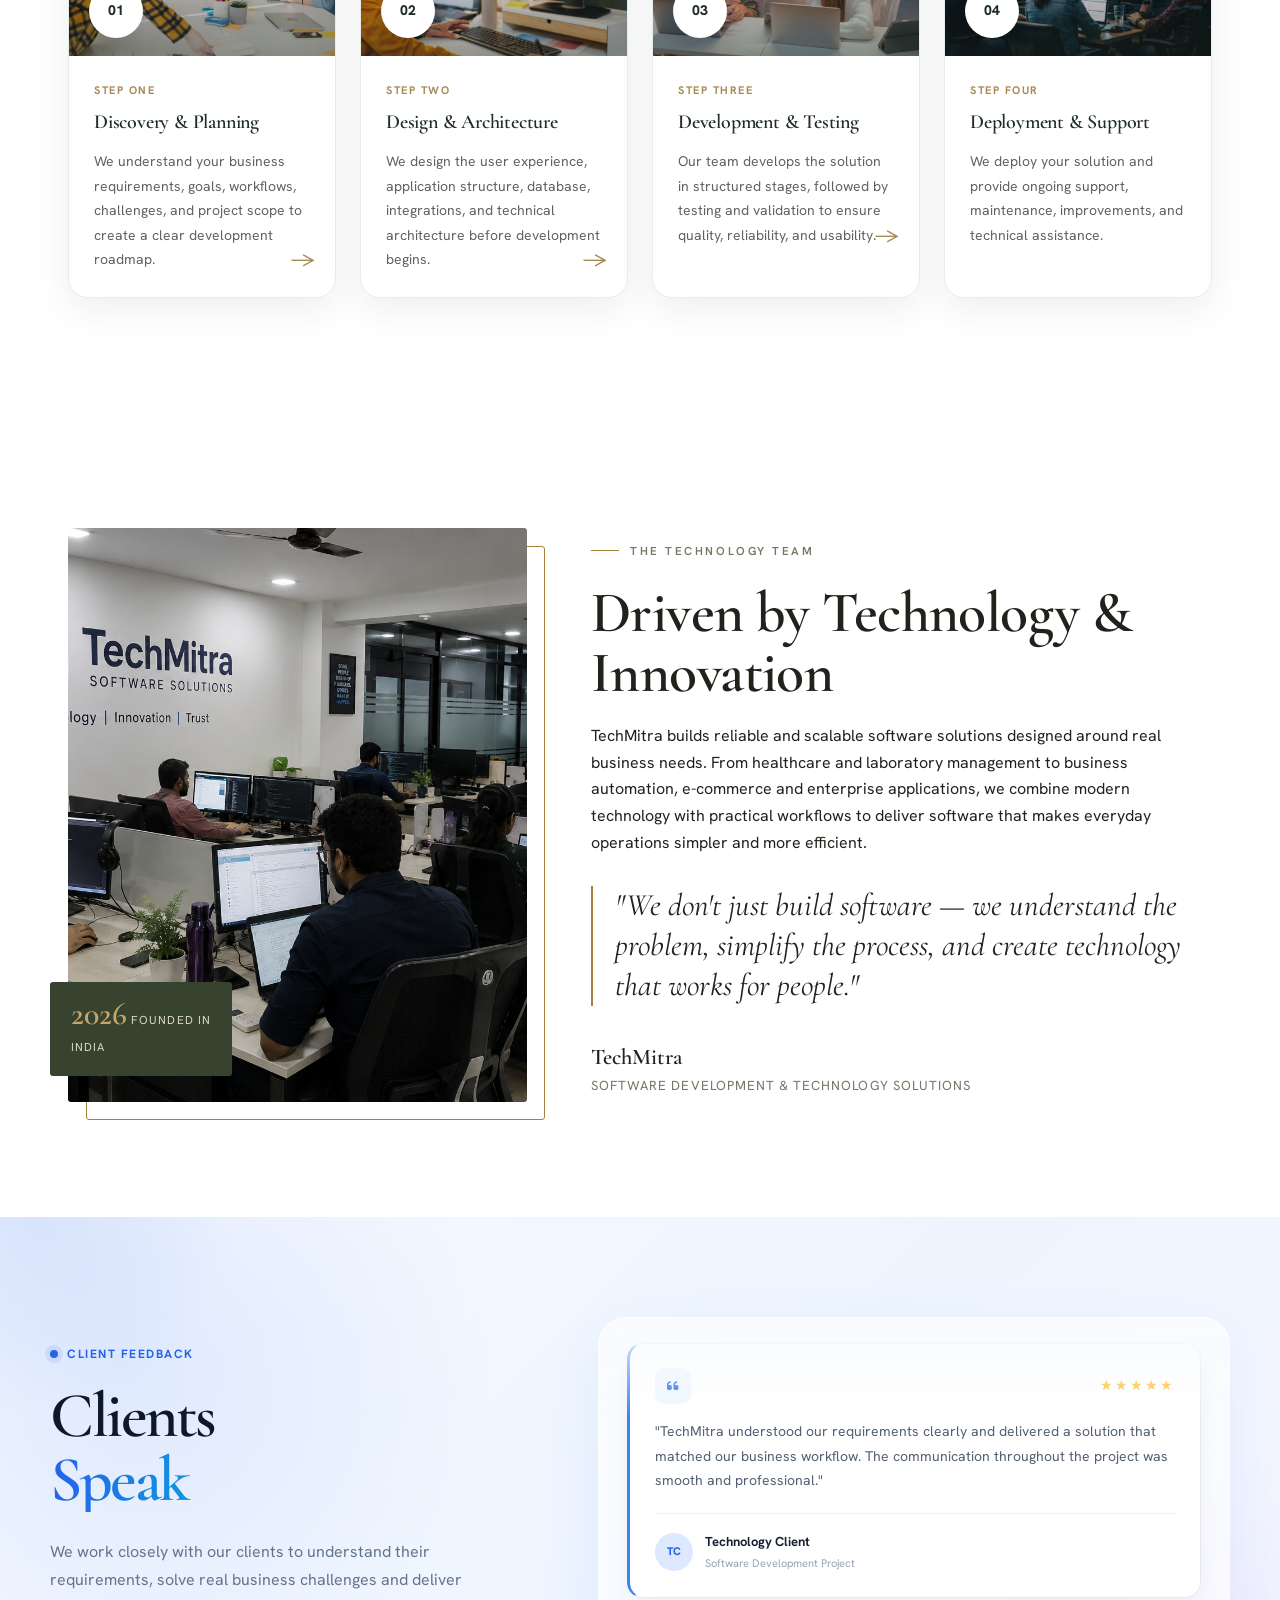
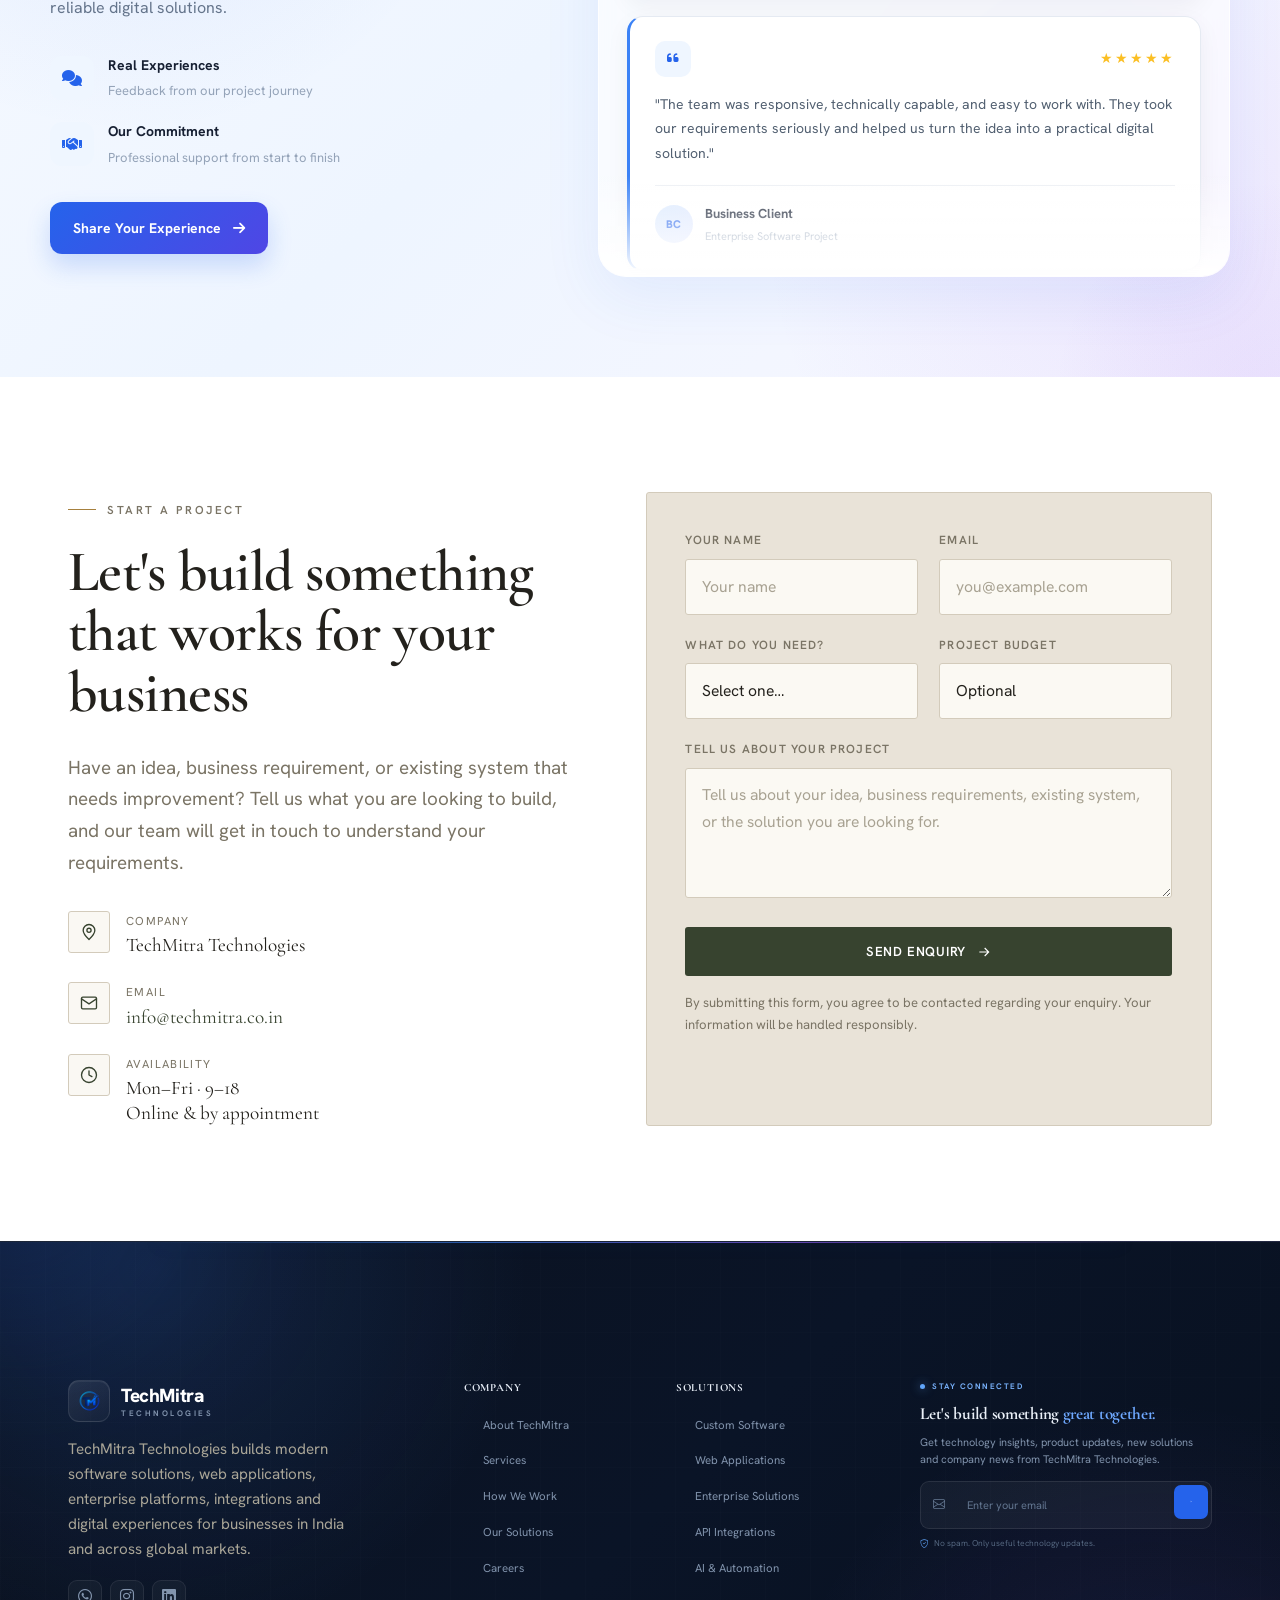
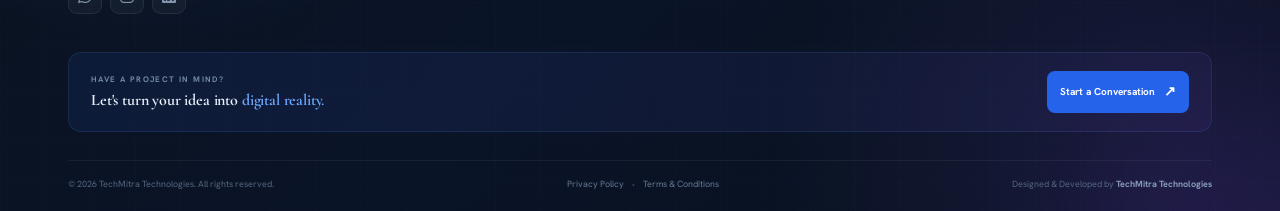
==== commit 517ce21b: "new version update" ====
--- a/index.html
+++ b/index.html
@@ -247,6 +247,52 @@
         </form>
 
     </div>
+
+</div>
+<!-- LEFT SOCIAL SIDEBAR -->
+<div class="tm-social-sidebar" aria-label="Social media links">
+
+    <!-- WhatsApp -->
+    <a href="https://wa.me/91XXXXXXXXXX"
+       class="tm-social tm-social--whatsapp"
+       target="_blank"
+       rel="noopener noreferrer"
+       aria-label="WhatsApp">
+
+        <span class="tm-social__icon">
+            <i class="bi bi-whatsapp"></i>
+        </span>
+
+        <span class="tm-social__text">WhatsApp</span>
+    </a>
+
+    <!-- Instagram -->
+    <a href="https://www.instagram.com/techmitratechnologies"
+       class="tm-social tm-social--instagram"
+       target="_blank"
+       rel="noopener noreferrer"
+       aria-label="Instagram">
+
+        <span class="tm-social__icon">
+            <i class="bi bi-instagram"></i>
+        </span>
+
+        <span class="tm-social__text">Instagram</span>
+    </a>
+
+    <!-- LinkedIn -->
+    <a href="https://www.linkedin.com/company/techmitra-technologies"
+       class="tm-social tm-social--linkedin"
+       target="_blank"
+       rel="noopener noreferrer"
+       aria-label="LinkedIn">
+
+        <span class="tm-social__icon">
+            <i class="bi bi-linkedin"></i>
+        </span>
+
+        <span class="tm-social__text">LinkedIn</span>
+    </a>
 
 </div>
 <body>
@@ -2423,14 +2469,8 @@
 
   <div class="container-x">
 
-    <!-- =========================
-         FOOTER MAIN
-    ========================== -->
     <div class="footer__main">
-
-      <!-- BRAND -->
       <div class="footer__brand">
-
         <a class="footer-brand" href="#top"
            aria-label="TechMitra Technologies — home">
 
@@ -2452,9 +2492,6 @@
           digital experiences for businesses in India and across
           global markets.
         </p>
-
-
-        <!-- SOCIAL -->
         <div class="footer__socials">
 
           <a href="https://wa.me/91XXXXXXXXXX"
--- a/css/style.css
+++ b/css/style.css
@@ -7854,350 +7854,1408 @@
     }
 }
 /* =========================================================
-   TECHMITRA — STRONG PREMIUM FOOTER
+   =========================================================
+   TECHMITRA TECHNOLOGIES
+   COMPACT PREMIUM SAAS FOOTER
+   =========================================================
    ========================================================= */
 
+
+/* =========================================================
+   FOOTER BASE
+========================================================= */
+
 .site-footer {
+
     position: relative;
+
     overflow: hidden;
-    color: #fff;
+
+    color: #ffffff;
 
     background:
+
         radial-gradient(
-            circle at 8% 20%,
-            rgba(37, 99, 235, .22),
-            transparent 28%
+            circle at 12% 5%,
+            rgba(59, 130, 246, 0.15),
+            transparent 30%
         ),
+
         radial-gradient(
-            circle at 92% 15%,
-            rgba(124, 58, 237, .18),
-            transparent 28%
+            circle at 90% 95%,
+            rgba(139, 92, 246, 0.12),
+            transparent 30%
         ),
-        radial-gradient(
-            circle at 50% 100%,
-            rgba(6, 182, 212, .10),
-            transparent 35%
-        ),
+
         linear-gradient(
             135deg,
-            #020817 0%,
-            #071426 45%,
-            #030b18 100%
+            #0B1220 0%,
+            #0A1427 50%,
+            #08101E 100%
         );
 
-    border-top: 1px solid rgba(96, 165, 250, .18);
+    border-top:
+
+        1px solid
+        rgba(148, 163, 184, 0.12);
+
 }
 
 
 /* =========================================================
-   PREMIUM GRID BACKGROUND
-   ========================================================= */
+   TECHNOLOGY GRID
+========================================================= */
 
 .site-footer::before {
+
     content: "";
+
     position: absolute;
+
     inset: 0;
 
     background-image:
+
         linear-gradient(
-            rgba(255,255,255,.025) 1px,
+            rgba(255,255,255,.018) 1px,
             transparent 1px
         ),
+
         linear-gradient(
             90deg,
-            rgba(255,255,255,.025) 1px,
+            rgba(255,255,255,.018) 1px,
             transparent 1px
         );
 
-    background-size: 55px 55px;
-
-    mask-image: linear-gradient(
-        to bottom,
-        rgba(0,0,0,.8),
-        transparent 90%
-    );
+    background-size: 45px 45px;
+
+    opacity: .5;
 
     pointer-events: none;
+
 }
 
 
 /* =========================================================
-   TOP LIGHT LINE
-   ========================================================= */
+   TOP ACCENT LINE
+========================================================= */
 
 .site-footer::after {
+
     content: "";
 
     position: absolute;
+
     top: 0;
-    left: 8%;
-    right: 8%;
+
+    left: 12%;
+
+    right: 12%;
 
     height: 1px;
 
     background:
+
         linear-gradient(
             90deg,
             transparent,
-            rgba(96,165,250,.7),
-            rgba(167,139,250,.7),
+            rgba(59,130,246,.65),
+            rgba(139,92,246,.65),
             transparent
         );
 
     box-shadow:
-        0 0 25px rgba(96,165,250,.4);
+
+        0 0 20px
+        rgba(59,130,246,.25);
 
     pointer-events: none;
+
 }
 
 
 /* =========================================================
-   GLOW ORBS
-   ========================================================= */
+   BACKGROUND GLOW
+========================================================= */
 
 .footer-glow {
+
     position: absolute;
 
-    width: 380px;
-    height: 380px;
+    width: 320px;
+
+    height: 320px;
 
     border-radius: 50%;
 
-    filter: blur(100px);
-
-    opacity: .16;
+    filter: blur(90px);
+
+    opacity: .14;
 
     pointer-events: none;
-}
+
+}
+
 
 .footer-glow--one {
-    top: -250px;
-    left: -150px;
-
-    background: #2563eb;
-}
+
+    top: -220px;
+
+    left: -140px;
+
+    background: #2563EB;
+
+}
+
 
 .footer-glow--two {
-    right: -180px;
-    bottom: -250px;
-
-    background: #7c3aed;
+
+    right: -150px;
+
+    bottom: -220px;
+
+    background: #7C3AED;
+
 }
 
 
 /* =========================================================
-   MAIN
-   ========================================================= */
+   MAIN FOOTER GRID
+========================================================= */
 
 .footer__main {
+
     position: relative;
+
     z-index: 2;
 
     display: grid;
 
     grid-template-columns:
-        1.65fr
+
+        1.6fr
         .75fr
-        .95fr
-        1.4fr;
-
-    gap: 65px;
-
-    padding: 90px 0 70px;
+        .9fr
+        1.35fr;
+
+    gap: 50px;
+
+    padding:
+
+        48px
+        0
+        38px;
+
 }
 
 
 /* =========================================================
    BRAND
+========================================================= */
+
+.footer-brand {
+
+    display: inline-flex;
+
+    align-items: center;
+
+    gap: 11px;
+
+    margin-bottom: 15px;
+
+    color: #ffffff;
+
+    text-decoration: none;
+
+}
+
+
+.footer-brand__logo {
+
+    width: 42px;
+
+    height: 42px;
+
+    display: flex;
+
+    align-items: center;
+
+    justify-content: center;
+
+    border-radius: 11px;
+
+    background:
+
+        linear-gradient(
+            145deg,
+            rgba(255,255,255,.09),
+            rgba(255,255,255,.025)
+        );
+
+    border:
+
+        1px solid
+        rgba(255,255,255,.10);
+
+    box-shadow:
+
+        inset
+        0 1px 0
+        rgba(255,255,255,.06);
+
+    transition:
+
+        transform .25s ease,
+
+        box-shadow .25s ease;
+
+}
+
+
+.footer-brand:hover .footer-brand__logo {
+
+    transform:
+
+        translateY(-2px);
+
+    box-shadow:
+
+        0 10px 25px
+        rgba(37,99,235,.16);
+
+}
+
+
+.footer-brand__logo img {
+
+    width: 29px;
+
+    height: 29px;
+
+    object-fit: contain;
+
+}
+
+
+.footer-brand__name {
+
+    font-size: 19px;
+
+    font-weight: 800;
+
+    line-height: 1;
+
+    letter-spacing: -.4px;
+
+}
+
+
+.footer-brand__name small {
+
+    display: block;
+
+    margin-top: 4px;
+
+    color: #7E90AA;
+
+    font-size: 8px;
+
+    font-weight: 700;
+
+    letter-spacing: 2.5px;
+
+    text-transform: uppercase;
+
+}
+
+
+/* =========================================================
+   DESCRIPTION
+========================================================= */
+
+.footer__description {
+
+    max-width: 390px;
+
+    margin: 0;
+
+    color: #899AB2;
+
+    font-size: 12px;
+
+    line-height: 1.65;
+
+}
+
+
+/* =========================================================
+   SOCIAL MEDIA
+========================================================= */
+
+.footer__socials {
+
+    display: flex;
+
+    gap: 8px;
+
+    margin-top: 18px;
+
+}
+
+
+.footer__socials a {
+
+    width: 34px;
+
+    height: 34px;
+
+    display: flex;
+
+    align-items: center;
+
+    justify-content: center;
+
+    border-radius: 9px;
+
+    color: #8294AD;
+
+    background:
+
+        rgba(255,255,255,.035);
+
+    border:
+
+        1px solid
+        rgba(255,255,255,.08);
+
+    text-decoration: none;
+
+    transition:
+
+        transform .22s ease,
+
+        color .22s ease,
+
+        background .22s ease,
+
+        border-color .22s ease,
+
+        box-shadow .22s ease;
+
+}
+
+
+.footer__socials a i {
+
+    font-size: 14px;
+
+}
+
+
+.footer__socials a:hover {
+
+    transform:
+
+        translateY(-3px);
+
+}
+
+
+/* =========================================================
+   WHATSAPP
+========================================================= */
+
+.footer__socials a[aria-label="WhatsApp"]:hover {
+
+    color: #25D366;
+
+    background:
+
+        rgba(37,211,102,.10);
+
+    border-color:
+
+        rgba(37,211,102,.35);
+
+    box-shadow:
+
+        0 7px 18px
+        rgba(37,211,102,.12);
+
+}
+
+
+/* =========================================================
+   INSTAGRAM
+========================================================= */
+
+.footer__socials a[aria-label="Instagram"]:hover {
+
+    color: #ffffff;
+
+    background:
+
+        linear-gradient(
+            135deg,
+            #833AB4,
+            #E1306C,
+            #F77737
+        );
+
+    border-color: transparent;
+
+    box-shadow:
+
+        0 7px 18px
+        rgba(225,48,108,.16);
+
+}
+
+
+/* =========================================================
+   LINKEDIN
+========================================================= */
+
+.footer__socials a[aria-label="LinkedIn"]:hover {
+
+    color: #ffffff;
+
+    background: #0A66C2;
+
+    border-color: #0A66C2;
+
+    box-shadow:
+
+        0 7px 18px
+        rgba(10,102,194,.18);
+
+}
+
+
+/* =========================================================
+   FOOTER COLUMNS
+========================================================= */
+
+.footer__column h4,
+.footer__news h4 {
+
+    margin:
+
+        2px
+        0
+        17px;
+
+    color: #E8EEF7;
+
+    font-size: 11px;
+
+    font-weight: 750;
+
+    letter-spacing: .8px;
+
+    text-transform: uppercase;
+
+}
+
+
+.footer__column ul {
+
+    margin: 0;
+
+    padding: 0;
+
+    list-style: none;
+
+}
+
+
+.footer__column li {
+
+    margin-bottom: 9px;
+
+}
+
+
+.footer__column a {
+
+    display: inline-flex;
+
+    align-items: center;
+
+    gap: 6px;
+
+    color: #8193AC;
+
+    text-decoration: none;
+
+    font-size: 11.5px;
+
+    transition:
+
+        color .2s ease,
+
+        transform .2s ease;
+
+}
+
+
+.footer__column a span {
+
+    color: #60A5FA;
+
+    opacity: 0;
+
+    transform:
+
+        translateX(-5px);
+
+    transition:
+
+        opacity .2s ease,
+
+        transform .2s ease;
+
+}
+
+
+.footer__column a:hover {
+
+    color: #ffffff;
+
+    transform:
+
+        translateX(3px);
+
+}
+
+
+.footer__column a:hover span {
+
+    opacity: 1;
+
+    transform:
+
+        translateX(0);
+
+}
+
+
+/* =========================================================
+   NEWSLETTER
+========================================================= */
+
+.footer__news {
+
+    padding-left: 0;
+
+}
+
+
+.footer__news-badge {
+
+    display: flex;
+
+    align-items: center;
+
+    gap: 7px;
+
+    margin-bottom: 10px;
+
+    color: #76AEF7;
+
+    font-size: 8px;
+
+    font-weight: 700;
+
+    letter-spacing: 1.5px;
+
+    text-transform: uppercase;
+
+}
+
+
+.footer__news-badge span {
+
+    width: 5px;
+
+    height: 5px;
+
+    border-radius: 50%;
+
+    background: #60A5FA;
+
+    box-shadow:
+
+        0 0 10px
+        rgba(96,165,250,.7);
+
+}
+
+
+.footer__news h4 {
+
+    margin-bottom: 8px;
+
+    color: #EAF0F8;
+
+    font-size: 17px;
+
+    line-height: 1.3;
+
+    letter-spacing: -.3px;
+
+    text-transform: none;
+
+}
+
+
+.footer__news h4 strong {
+
+    color: #6EA8FE;
+
+}
+
+
+.footer__news p {
+
+    margin:
+
+        0
+        0
+        13px;
+
+    color: #7F91AA;
+
+    font-size: 11px;
+
+    line-height: 1.55;
+
+}
+
+
+/* =========================================================
+   NEWSLETTER FORM
+========================================================= */
+
+.news-form {
+
+    display: flex;
+
+    width: 100%;
+
+    padding: 3px;
+
+    border-radius: 9px;
+
+    background:
+
+        rgba(255,255,255,.045);
+
+    border:
+
+        1px solid
+        rgba(255,255,255,.09);
+
+    transition:
+
+        border-color .2s ease,
+
+        box-shadow .2s ease;
+
+}
+
+
+.news-form:focus-within {
+
+    border-color:
+
+        rgba(96,165,250,.4);
+
+    box-shadow:
+
+        0 0 0 3px
+        rgba(37,99,235,.07);
+
+}
+
+
+.news-form__input {
+
+    min-width: 0;
+
+    flex: 1;
+
+    display: flex;
+
+    align-items: center;
+
+    gap: 7px;
+
+    padding-left: 9px;
+
+}
+
+
+.news-form__input i {
+
+    color: #62758F;
+
+    font-size: 12px;
+
+}
+
+
+.news-form input {
+
+    width: 100%;
+
+    border: 0;
+
+    outline: 0;
+
+    background: transparent;
+
+    color: #ffffff;
+
+    font-size: 11px;
+
+}
+
+
+.news-form input::placeholder {
+
+    color: #62758F;
+
+}
+
+
+.news-form button {
+
+    width: 34px;
+
+    height: 34px;
+
+    flex: 0 0 34px;
+
+    display: flex;
+
+    align-items: center;
+
+    justify-content: center;
+
+    border: 0;
+
+    border-radius: 7px;
+
+    color: #ffffff;
+
+    background: #2563EB;
+
+    cursor: pointer;
+
+    transition:
+
+        transform .2s ease,
+
+        background .2s ease,
+
+        box-shadow .2s ease;
+
+}
+
+
+.news-form button:hover {
+
+    transform:
+
+        translateY(-1px);
+
+    background: #3B82F6;
+
+    box-shadow:
+
+        0 6px 15px
+        rgba(37,99,235,.22);
+
+}
+
+
+.news-form button svg {
+
+    width: 15px;
+
+    height: 15px;
+
+}
+
+
+.footer__privacy {
+
+    display: flex;
+
+    align-items: center;
+
+    gap: 5px;
+
+    margin-top: 7px;
+
+    color: #53657E;
+
+    font-size: 8.5px;
+
+}
+
+
+.footer__privacy i {
+
+    color: #60A5FA;
+
+}
+
+
+/* =========================================================
+   CTA
+========================================================= */
+
+.footer__cta {
+
+    position: relative;
+
+    z-index: 2;
+
+    display: flex;
+
+    align-items: center;
+
+    justify-content: space-between;
+
+    gap: 20px;
+
+    padding: 18px 22px;
+
+    border-radius: 13px;
+
+    background:
+
+        linear-gradient(
+            100deg,
+            rgba(37,99,235,.10),
+            rgba(139,92,246,.07)
+        );
+
+    border:
+
+        1px solid
+        rgba(96,165,250,.12);
+
+}
+
+
+.footer__cta-label {
+
+    display: block;
+
+    margin-bottom: 4px;
+
+    color: #7188A7;
+
+    font-size: 8px;
+
+    font-weight: 700;
+
+    letter-spacing: 1.4px;
+
+    text-transform: uppercase;
+
+}
+
+
+.footer__cta h3 {
+
+    margin: 0;
+
+    color: #E9EFF8;
+
+    font-size: 16px;
+
+    font-weight: 650;
+
+    line-height: 1.3;
+
+}
+
+
+.footer__cta h3 span {
+
+    color: #6EA8FE;
+
+}
+
+
+.footer__cta-btn {
+
+    display: inline-flex;
+
+    align-items: center;
+
+    justify-content: center;
+
+    gap: 9px;
+
+    padding: 9px 13px;
+
+    border-radius: 8px;
+
+    color: #ffffff;
+
+    background: #2563EB;
+
+    text-decoration: none;
+
+    font-size: 10px;
+
+    font-weight: 700;
+
+    white-space: nowrap;
+
+    transition:
+
+        transform .2s ease,
+
+        background .2s ease,
+
+        box-shadow .2s ease;
+
+}
+
+
+.footer__cta-btn:hover {
+
+    transform:
+
+        translateY(-2px);
+
+    background: #3B82F6;
+
+    box-shadow:
+
+        0 8px 20px
+        rgba(37,99,235,.22);
+
+}
+
+
+.footer__cta-btn span {
+
+    font-size: 14px;
+
+}
+
+
+/* =========================================================
+   BOTTOM BAR
+========================================================= */
+
+.footer__bar {
+
+    position: relative;
+
+    z-index: 2;
+
+    display: flex;
+
+    align-items: center;
+
+    justify-content: space-between;
+
+    gap: 15px;
+
+    margin-top: 28px;
+
+    padding:
+
+        16px
+        0
+        19px;
+
+    border-top:
+
+        1px solid
+        rgba(255,255,255,.06);
+
+}
+
+
+.footer__bar p {
+
+    margin: 0;
+
+    color: #53657E;
+
+    font-size: 9px;
+
+    line-height: 1.6;
+
+}
+
+
+.footer__legal {
+
+    display: flex;
+
+    align-items: center;
+
+    gap: 8px;
+
+}
+
+
+.footer__legal a {
+
+    color: #647791;
+
+    text-decoration: none;
+
+    font-size: 9px;
+
+    transition:
+
+        color .2s ease;
+
+}
+
+
+.footer__legal a:hover {
+
+    color: #ffffff;
+
+}
+
+
+.footer__legal span {
+
+    color: #34445A;
+
+    font-size: 8px;
+
+}
+
+
+.footer__credit {
+
+    text-align: right;
+
+}
+
+
+.footer__credit strong {
+
+    color: #879BB6;
+
+}
+
+
+/* =========================================================
+   TABLET
+========================================================= */
+
+@media (max-width: 1100px) {
+
+    .footer__main {
+
+        grid-template-columns:
+
+            1.4fr
+            1fr
+            1fr;
+
+        gap: 35px;
+
+    }
+
+
+    .footer__news {
+
+        grid-column: 1 / -1;
+
+        max-width: 450px;
+
+    }
+
+}
+
+
+/* =========================================================
+   MOBILE
+========================================================= */
+
+@media (max-width: 700px) {
+
+    .footer__main {
+
+        grid-template-columns: 1fr;
+
+        gap: 28px;
+
+        padding:
+
+            42px
+            0
+            30px;
+
+    }
+
+
+    .footer__news {
+
+        grid-column: auto;
+
+        max-width: 100%;
+
+    }
+
+
+    .footer__cta {
+
+        flex-direction: column;
+
+        align-items: flex-start;
+
+        padding: 17px;
+
+    }
+
+
+    .footer__cta-btn {
+
+        width: 100%;
+
+    }
+
+
+    .footer__bar {
+
+        flex-direction: column;
+
+        text-align: center;
+
+        gap: 8px;
+
+        margin-top: 22px;
+
+    }
+
+
+    .footer__legal {
+
+        order: 2;
+
+    }
+
+
+    .footer__credit {
+
+        text-align: center;
+
+    }
+
+}
+
+
+/* =========================================================
+   SMALL MOBILE
+========================================================= */
+
+@media (max-width: 420px) {
+
+    .footer__main {
+
+        padding-top: 38px;
+
+    }
+
+
+    .footer-brand__logo {
+
+        width: 40px;
+
+        height: 40px;
+
+    }
+
+
+    .footer-brand__logo img {
+
+        width: 27px;
+
+        height: 27px;
+
+    }
+
+
+    .footer-brand__name {
+
+        font-size: 18px;
+
+    }
+
+
+    .footer__description {
+
+        font-size: 11.5px;
+
+    }
+
+
+    .footer__news h4 {
+
+        font-size: 16px;
+
+    }
+
+
+    .footer__cta h3 {
+
+        font-size: 15px;
+
+    }
+
+}
+/* =========================================================
+   TECHMITRA - LEFT SOCIAL MEDIA SIDEBAR
    ========================================================= */
 
-.footer-brand {
-    display: inline-flex;
+.tm-social-sidebar {
+    position: fixed;
+    left: 0;
+    top: 50%;
+    transform: translateY(-50%);
+    z-index: 999;
+
+    display: flex;
+    flex-direction: column;
+    gap: 8px;
+
+    padding: 8px 6px;
+
+    background: rgba(255, 255, 255, 0.88);
+    backdrop-filter: blur(14px);
+    -webkit-backdrop-filter: blur(14px);
+
+    border: 1px solid rgba(15, 23, 42, 0.08);
+    border-left: 0;
+
+    border-radius: 0 14px 14px 0;
+
+    box-shadow:
+        5px 10px 30px rgba(15, 23, 42, 0.10);
+
+    overflow: visible;
+}
+
+
+/* Individual social button */
+
+.tm-social {
+    position: relative;
+
+    width: 42px;
+    height: 42px;
+
+    display: flex;
     align-items: center;
 
-    gap: 13px;
-
     text-decoration: none;
-    color: #fff;
-
-    margin-bottom: 24px;
-}
-
-
-.footer-brand__logo {
-    width: 52px;
-    height: 52px;
+
+    border-radius: 10px;
+
+    overflow: hidden;
+
+    transition:
+        width 0.3s ease,
+        transform 0.25s ease,
+        box-shadow 0.25s ease;
+}
+
+
+/* Icon */
+
+.tm-social__icon {
+    width: 42px;
+    min-width: 42px;
+    height: 42px;
 
     display: flex;
     align-items: center;
     justify-content: center;
 
-    border-radius: 15px;
-
-    background:
-        linear-gradient(
-            145deg,
-            rgba(255,255,255,.13),
-            rgba(255,255,255,.025)
-        );
-
-    border: 1px solid rgba(255,255,255,.13);
+    font-size: 17px;
+
+    background: #ffffff;
+
+    transition:
+        color 0.25s ease,
+        background 0.25s ease;
+}
+
+
+/* Text */
+
+.tm-social__text {
+    width: 0;
+    opacity: 0;
+
+    white-space: nowrap;
+
+    font-size: 11px;
+    font-weight: 700;
+
+    color: #ffffff;
+
+    transition:
+        width 0.3s ease,
+        opacity 0.2s ease;
+
+    overflow: hidden;
+}
+
+
+/* Hover */
+
+.tm-social:hover {
+    width: 125px;
+
+    transform: translateX(3px);
 
     box-shadow:
-        0 15px 40px rgba(0,0,0,.35),
-        inset 0 1px 0 rgba(255,255,255,.1);
-
-    transition:
-        transform .3s ease,
-        box-shadow .3s ease;
-}
-
-
-.footer-brand:hover .footer-brand__logo {
-    transform: translateY(-3px) rotate(-2deg);
-
-    box-shadow:
-        0 18px 45px rgba(37,99,235,.22),
-        0 0 30px rgba(37,99,235,.12);
-}
-
-
-.footer-brand__logo img {
-    width: 36px;
-    height: 36px;
-
-    object-fit: contain;
-}
-
-
-.footer-brand__name {
-    font-size: 23px;
-
-    font-weight: 800;
-
-    line-height: 1;
-
-    letter-spacing: -.6px;
-}
-
-
-.footer-brand__name small {
-    display: block;
-
-    margin-top: 6px;
-
-    color: #8da4c5;
-
-    font-size: 9px;
-
-    font-weight: 700;
-
-    letter-spacing: 3px;
-
-    text-transform: uppercase;
+        0 8px 20px rgba(15, 23, 42, 0.14);
+}
+
+.tm-social:hover .tm-social__text {
+    width: 76px;
+    opacity: 1;
 }
 
 
 /* =========================================================
-   DESCRIPTION
+   WHATSAPP
    ========================================================= */
 
-.footer__description {
-    max-width: 450px;
-
-    margin: 0;
-
-    color: #91a5c1;
-
-    font-size: 13.5px;
-
-    line-height: 1.85;
+.tm-social--whatsapp:hover {
+    background: #25D366;
+}
+
+.tm-social--whatsapp:hover .tm-social__icon {
+    color: #ffffff;
+    background: #25D366;
 }
 
 
 /* =========================================================
-   SOCIAL ICONS
+   INSTAGRAM
    ========================================================= */
 
-.footer__socials {
-    display: flex;
-    gap: 11px;
-
-    margin-top: 28px;
-}
-
-
-.footer__socials a {
-    position: relative;
-
-    width: 44px;
-    height: 44px;
-
-    display: flex;
-    align-items: center;
-    justify-content: center;
-
-    border-radius: 13px;
-
-    color: #a9bad0;
-
-    background: rgba(255,255,255,.045);
-
-    border: 1px solid rgba(255,255,255,.10);
-
-    text-decoration: none;
-
-    overflow: hidden;
-
-    transition:
-        transform .28s ease,
-        color .28s ease,
-        background .28s ease,
-        border-color .28s ease,
-        box-shadow .28s ease;
-}
-
-
-.footer__socials a i {
-    position: relative;
-    z-index: 2;
-
-    font-size: 18px;
-
-    transition: transform .28s ease;
-}
-
-
-.footer__socials a:hover {
-    transform: translateY(-5px) scale(1.04);
-}
-
-
-.footer__socials a:hover i {
-    transform: scale(1.12);
-}
-
-
-/* WHATSAPP — REAL BRAND GREEN */
-
-.footer__socials a[aria-label="WhatsApp"]:hover {
-    color: #25D366;
-
-    background: rgba(37,211,102,.12);
-
-    border-color: rgba(37,211,102,.45);
-
-    box-shadow:
-        0 12px 30px rgba(37,211,102,.16),
-        0 0 22px rgba(37,211,102,.10);
-}
-
-
-/* INSTAGRAM — REAL GRADIENT */
-
-.footer__socials a[aria-label="Instagram"]:hover {
-    color: #fff;
-
+.tm-social--instagram:hover {
     background:
         linear-gradient(
             135deg,
@@ -8205,546 +9263,59 @@
             #E1306C,
             #F77737
         );
-
-    border-color: rgba(255,255,255,.25);
-
-    box-shadow:
-        0 12px 30px rgba(225,48,108,.25);
-}
-
-
-/* LINKEDIN — REAL BLUE */
-
-.footer__socials a[aria-label="LinkedIn"]:hover {
-    color: #fff;
-
-    background: #0A66C2;
-
-    border-color: rgba(10,102,194,.65);
-
-    box-shadow:
-        0 12px 30px rgba(10,102,194,.25);
-}
-
-
-/* =========================================================
-   COLUMNS
-   ========================================================= */
-
-.footer__column h4,
-.footer__news h4 {
-    margin: 4px 0 24px;
-
-    color: #fff;
-
-    font-size: 13px;
-
-    font-weight: 750;
-
-    letter-spacing: .7px;
-
-    text-transform: uppercase;
-}
-
-
-.footer__column ul {
-    margin: 0;
-    padding: 0;
-
-    list-style: none;
-}
-
-
-.footer__column li {
-    margin-bottom: 15px;
-}
-
-
-.footer__column a {
-    display: inline-flex;
-    align-items: center;
-
-    gap: 8px;
-
-    color: #879bb8;
-
-    text-decoration: none;
-
-    font-size: 13px;
-
-    transition:
-        color .25s ease,
-        transform .25s ease;
-}
-
-
-.footer__column a span {
-    color: #60a5fa;
-
-    opacity: 0;
-
-    transform: translateX(-7px);
-
-    transition:
-        opacity .25s ease,
-        transform .25s ease;
-}
-
-
-.footer__column a:hover {
-    color: #fff;
-
-    transform: translateX(4px);
-}
-
-
-.footer__column a:hover span {
-    opacity: 1;
-
-    transform: translateX(0);
-}
-
-
-/* =========================================================
-   NEWSLETTER
-   ========================================================= */
-
-.footer__news {
-    padding-left: 8px;
-}
-
-
-.footer__news-badge {
-    display: inline-flex;
-    align-items: center;
-
-    gap: 8px;
-
-    margin-bottom: 15px;
-
-    color: #7db3ff;
-
-    font-size: 9px;
-
-    font-weight: 750;
-
-    letter-spacing: 1.8px;
-
-    text-transform: uppercase;
-}
-
-
-.footer__news-badge span {
-    width: 7px;
-    height: 7px;
-
-    border-radius: 50%;
-
-    background: #60a5fa;
-
-    box-shadow:
-        0 0 0 5px rgba(96,165,250,.08),
-        0 0 18px rgba(96,165,250,.6);
-
-    animation: tmFooterPulse 2s ease-in-out infinite;
-}
-
-
-@keyframes tmFooterPulse {
-
-    0%, 100% {
-        transform: scale(1);
-        opacity: 1;
-    }
-
-    50% {
-        transform: scale(.75);
-        opacity: .55;
-    }
-
-}
-
-
-.footer__news h4 {
-    margin-bottom: 12px;
-
-    font-size: 23px;
-
-    line-height: 1.25;
-
-    letter-spacing: -.6px;
-
-    text-transform: none;
-}
-
-
-.footer__news h4 strong {
-    display: block;
-
-    background:
-        linear-gradient(
-            90deg,
-            #60a5fa,
-            #8b5cf6,
-            #c084fc
-        );
-
-    -webkit-background-clip: text;
-    background-clip: text;
-
-    color: transparent;
-}
-
-
-.footer__news p {
-    margin: 0 0 20px;
-
-    color: #8499b5;
-
-    font-size: 12.5px;
-
-    line-height: 1.75;
-}
-
-
-/* =========================================================
-   EMAIL BOX
-   ========================================================= */
-
-.news-form {
-    display: flex;
-
-    width: 100%;
-
-    padding: 5px;
-
-    border-radius: 14px;
-
-    background: rgba(255,255,255,.055);
-
-    border: 1px solid rgba(255,255,255,.11);
-
-    backdrop-filter: blur(12px);
-
-    transition:
-        border-color .25s ease,
-        box-shadow .25s ease;
-}
-
-
-.news-form:focus-within {
-    border-color: rgba(96,165,250,.5);
-
-    box-shadow:
-        0 0 0 4px rgba(37,99,235,.08),
-        0 10px 35px rgba(0,0,0,.18);
-}
-
-
-.news-form__input {
-    min-width: 0;
-    flex: 1;
-
-    display: flex;
-    align-items: center;
-
-    gap: 9px;
-
-    padding-left: 12px;
-}
-
-
-.news-form__input i {
-    color: #7187a5;
-
-    font-size: 14px;
-}
-
-
-.news-form input {
-    width: 100%;
-
-    border: 0;
-    outline: 0;
-
-    background: transparent;
-
-    color: #fff;
-
-    font-size: 12.5px;
-}
-
-
-.news-form input::placeholder {
-    color: #687d9b;
-}
-
-
-.news-form button {
-    width: 42px;
-    height: 42px;
-
-    flex: 0 0 42px;
-
-    display: flex;
-    align-items: center;
-    justify-content: center;
-
-    border: 0;
-
-    border-radius: 10px;
-
-    cursor: pointer;
-
-    color: #fff;
+}
+
+.tm-social--instagram:hover .tm-social__icon {
+    color: #ffffff;
 
     background:
         linear-gradient(
             135deg,
-            #2563eb,
-            #4f46e5
+            #833AB4,
+            #E1306C,
+            #F77737
         );
+}
+
+
+/* =========================================================
+   LINKEDIN
+   ========================================================= */
+
+.tm-social--linkedin:hover {
+    background: #0A66C2;
+}
+
+.tm-social--linkedin:hover .tm-social__icon {
+    color: #ffffff;
+    background: #0A66C2;
+}
+
+
+/* =========================================================
+   SMALL ACTIVE DOT
+   ========================================================= */
+
+.tm-social-sidebar::before {
+    content: "";
+
+    position: absolute;
+
+    top: -8px;
+    left: 50%;
+
+    width: 5px;
+    height: 5px;
+
+    transform: translateX(-50%);
+
+    border-radius: 50%;
+
+    background: #2563EB;
 
     box-shadow:
-        0 8px 24px rgba(37,99,235,.28);
-
-    transition:
-        transform .25s ease,
-        box-shadow .25s ease;
-}
-
-
-.news-form button:hover {
-    transform: translateY(-2px);
-
-    box-shadow:
-        0 13px 30px rgba(37,99,235,.4);
-}
-
-
-.news-form button svg {
-    width: 18px;
-    height: 18px;
-}
-
-
-.footer__privacy {
-    display: flex;
-    align-items: center;
-
-    gap: 6px;
-
-    margin-top: 11px;
-
-    color: #61748f;
-
-    font-size: 10px;
-}
-
-
-.footer__privacy i {
-    color: #60a5fa;
-}
-
-
-/* =========================================================
-   STRONG CTA
-   ========================================================= */
-
-.footer__cta {
-    position: relative;
-    z-index: 2;
-
-    display: flex;
-    align-items: center;
-    justify-content: space-between;
-
-    gap: 30px;
-
-    padding: 30px 35px;
-
-    border-radius: 20px;
-
-    background:
-        linear-gradient(
-            105deg,
-            rgba(37,99,235,.13),
-            rgba(124,58,237,.10),
-            rgba(6,182,212,.06)
-        );
-
-    border: 1px solid rgba(96,165,250,.17);
-
-    box-shadow:
-        inset 0 1px 0 rgba(255,255,255,.05),
-        0 20px 60px rgba(0,0,0,.16);
-}
-
-
-.footer__cta-label {
-    display: block;
-
-    margin-bottom: 7px;
-
-    color: #7299c9;
-
-    font-size: 9px;
-
-    font-weight: 750;
-
-    letter-spacing: 1.8px;
-
-    text-transform: uppercase;
-}
-
-
-.footer__cta h3 {
-    margin: 0;
-
-    font-size: 22px;
-
-    font-weight: 700;
-
-    line-height: 1.3;
-
-    letter-spacing: -.5px;
-}
-
-
-.footer__cta h3 span {
-    color: #6da8ff;
-}
-
-
-.footer__cta-btn {
-    display: inline-flex;
-    align-items: center;
-
-    gap: 14px;
-
-    padding: 14px 20px;
-
-    border-radius: 11px;
-
-    color: #fff;
-
-    text-decoration: none;
-
-    font-size: 12px;
-
-    font-weight: 700;
-
-    white-space: nowrap;
-
-    background:
-        linear-gradient(
-            135deg,
-            #2563eb,
-            #4f46e5
-        );
-
-    box-shadow:
-        0 10px 30px rgba(37,99,235,.25);
-
-    transition:
-        transform .25s ease,
-        box-shadow .25s ease;
-}
-
-
-.footer__cta-btn:hover {
-    transform: translateY(-3px);
-
-    box-shadow:
-        0 16px 38px rgba(37,99,235,.38);
-}
-
-
-.footer__cta-btn span {
-    font-size: 17px;
-
-    transition: transform .25s ease;
-}
-
-
-.footer__cta-btn:hover span {
-    transform: translate(3px,-3px);
-}
-
-
-/* =========================================================
-   BOTTOM BAR
-   ========================================================= */
-
-.footer__bar {
-    position: relative;
-    z-index: 2;
-
-    display: grid;
-
-    grid-template-columns: 1fr auto 1fr;
-
-    align-items: center;
-
-    gap: 20px;
-
-    margin-top: 45px;
-
-    padding: 23px 0 28px;
-
-    border-top: 1px solid rgba(255,255,255,.075);
-}
-
-
-.footer__bar p {
-    margin: 0;
-
-    color: #60738e;
-
-    font-size: 10px;
-
-    line-height: 1.6;
-}
-
-
-.footer__legal {
-    display: flex;
-    align-items: center;
-
-    gap: 10px;
-}
-
-
-.footer__legal a {
-    color: #7286a2;
-
-    text-decoration: none;
-
-    font-size: 10px;
-
-    transition: color .2s ease;
-}
-
-
-.footer__legal a:hover {
-    color: #fff;
-}
-
-
-.footer__legal span {
-    color: #34465e;
-
-    font-size: 9px;
-}
-
-
-.footer__credit {
-    text-align: right;
-}
-
-
-.footer__credit strong {
-    color: #a2b5ce;
+        0 0 0 4px rgba(37, 99, 235, 0.08),
+        0 0 12px rgba(37, 99, 235, 0.35);
 }
 
 
@@ -8752,25 +9323,36 @@
    TABLET
    ========================================================= */
 
-@media (max-width: 1100px) {
-
-    .footer__main {
-        grid-template-columns:
-            1.5fr
-            1fr
-            1fr;
-
-        gap: 45px;
-    }
-
-    .footer__news {
-        grid-column: 1 / -1;
-
-        max-width: 550px;
-
-        padding-left: 0;
-    }
-
+@media (max-width: 900px) {
+
+    .tm-social-sidebar {
+        left: 0;
+        padding: 6px 5px;
+        gap: 6px;
+
+        border-radius: 0 11px 11px 0;
+    }
+
+    .tm-social {
+        width: 38px;
+        height: 38px;
+    }
+
+    .tm-social__icon {
+        width: 38px;
+        min-width: 38px;
+        height: 38px;
+
+        font-size: 15px;
+    }
+
+    .tm-social:hover {
+        width: 112px;
+    }
+
+    .tm-social:hover .tm-social__text {
+        width: 68px;
+    }
 }
 
 
@@ -8778,127 +9360,46 @@
    MOBILE
    ========================================================= */
 
-@media (max-width: 760px) {
-
-    .footer__main {
-        grid-template-columns: 1fr;
-
-        gap: 38px;
-
-        padding: 65px 0 45px;
-    }
-
-
-    .footer__description {
-        max-width: 100%;
-    }
-
-
-    .footer__news {
-        grid-column: auto;
-
-        max-width: 100%;
-    }
-
-
-    .footer__cta {
-        flex-direction: column;
-
-        align-items: flex-start;
-
-        padding: 25px;
-    }
-
-
-    .footer__cta-btn {
-        width: 100%;
-
-        justify-content: center;
-    }
-
-
-    .footer__bar {
-        grid-template-columns: 1fr;
-
-        text-align: center;
-
-        gap: 12px;
-
-        margin-top: 35px;
-    }
-
-
-    .footer__legal {
-        justify-content: center;
-
-        flex-wrap: wrap;
-    }
-
-
-    .footer__credit {
-        text-align: center;
-    }
-
-}
-
-
-/* =========================================================
-   SMALL MOBILE
-   ========================================================= */
-
-@media (max-width: 420px) {
-
-    .footer__main {
-        padding-top: 55px;
-    }
-
-
-    .footer-brand__logo {
-        width: 47px;
-        height: 47px;
-    }
-
-
-    .footer-brand__name {
-        font-size: 20px;
-    }
-
-
-    .footer__news h4 {
-        font-size: 20px;
-    }
-
-
-    .footer__cta {
-        padding: 22px;
-
-        border-radius: 16px;
-    }
-
-
-    .footer__cta h3 {
-        font-size: 18px;
-    }
-
-}
-
-
-/* =========================================================
-   ACCESSIBILITY
-   ========================================================= */
-
-@media (prefers-reduced-motion: reduce) {
-
-    .footer__socials a,
-    .footer-brand__logo,
-    .footer__column a,
-    .footer__cta-btn,
-    .news-form button {
-        transition: none !important;
-    }
-
-    .footer__news-badge span {
-        animation: none !important;
+@media (max-width: 600px) {
+
+    .tm-social-sidebar {
+        top: auto;
+        bottom: 85px;
+
+        transform: none;
+
+        padding: 5px;
+
+        gap: 5px;
+
+        border-radius: 0 10px 10px 0;
+    }
+
+    .tm-social {
+        width: 36px;
+        height: 36px;
+    }
+
+    .tm-social__icon {
+        width: 36px;
+        min-width: 36px;
+        height: 36px;
+
+        font-size: 14px;
+    }
+
+    /*
+       On mobile don't expand too much.
+    */
+
+    .tm-social:hover {
+        width: 36px;
+        transform: translateX(2px);
+    }
+
+    .tm-social:hover .tm-social__text {
+        width: 0;
+        opacity: 0;
     }
 
 }
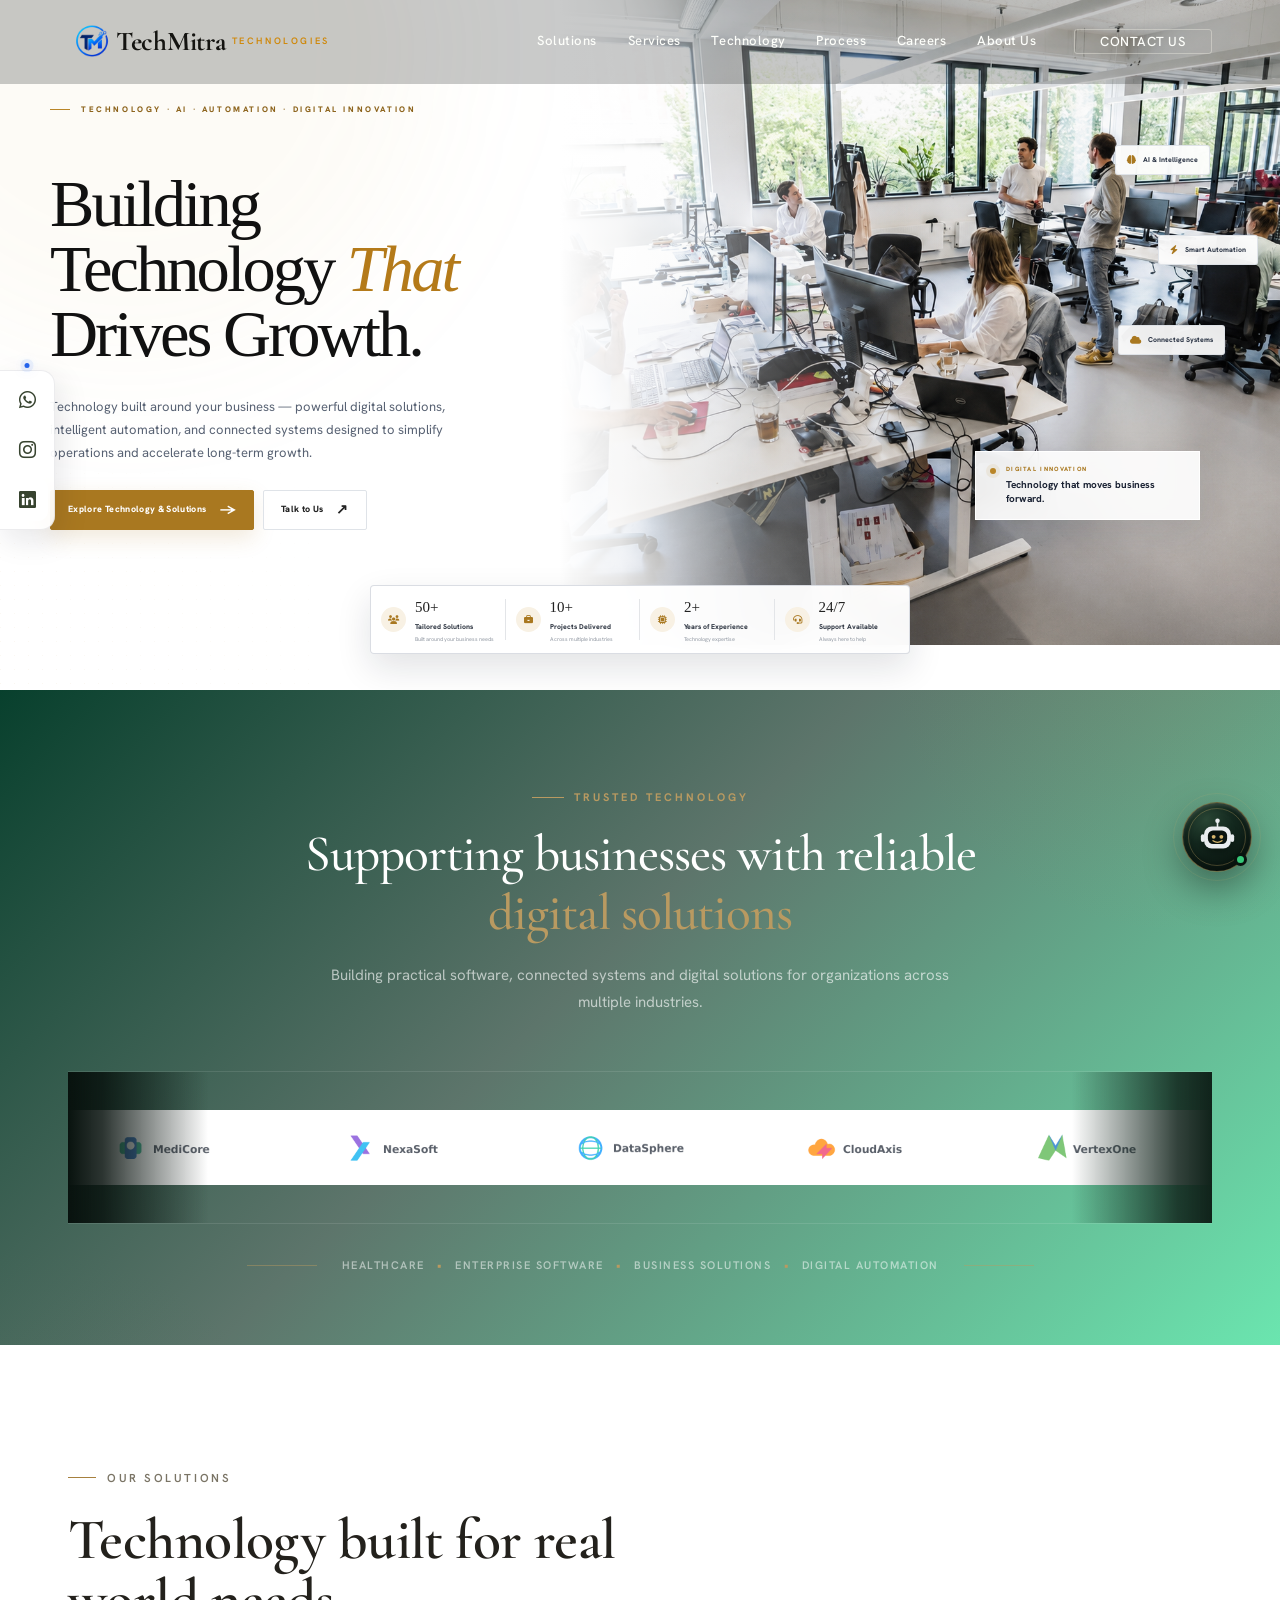
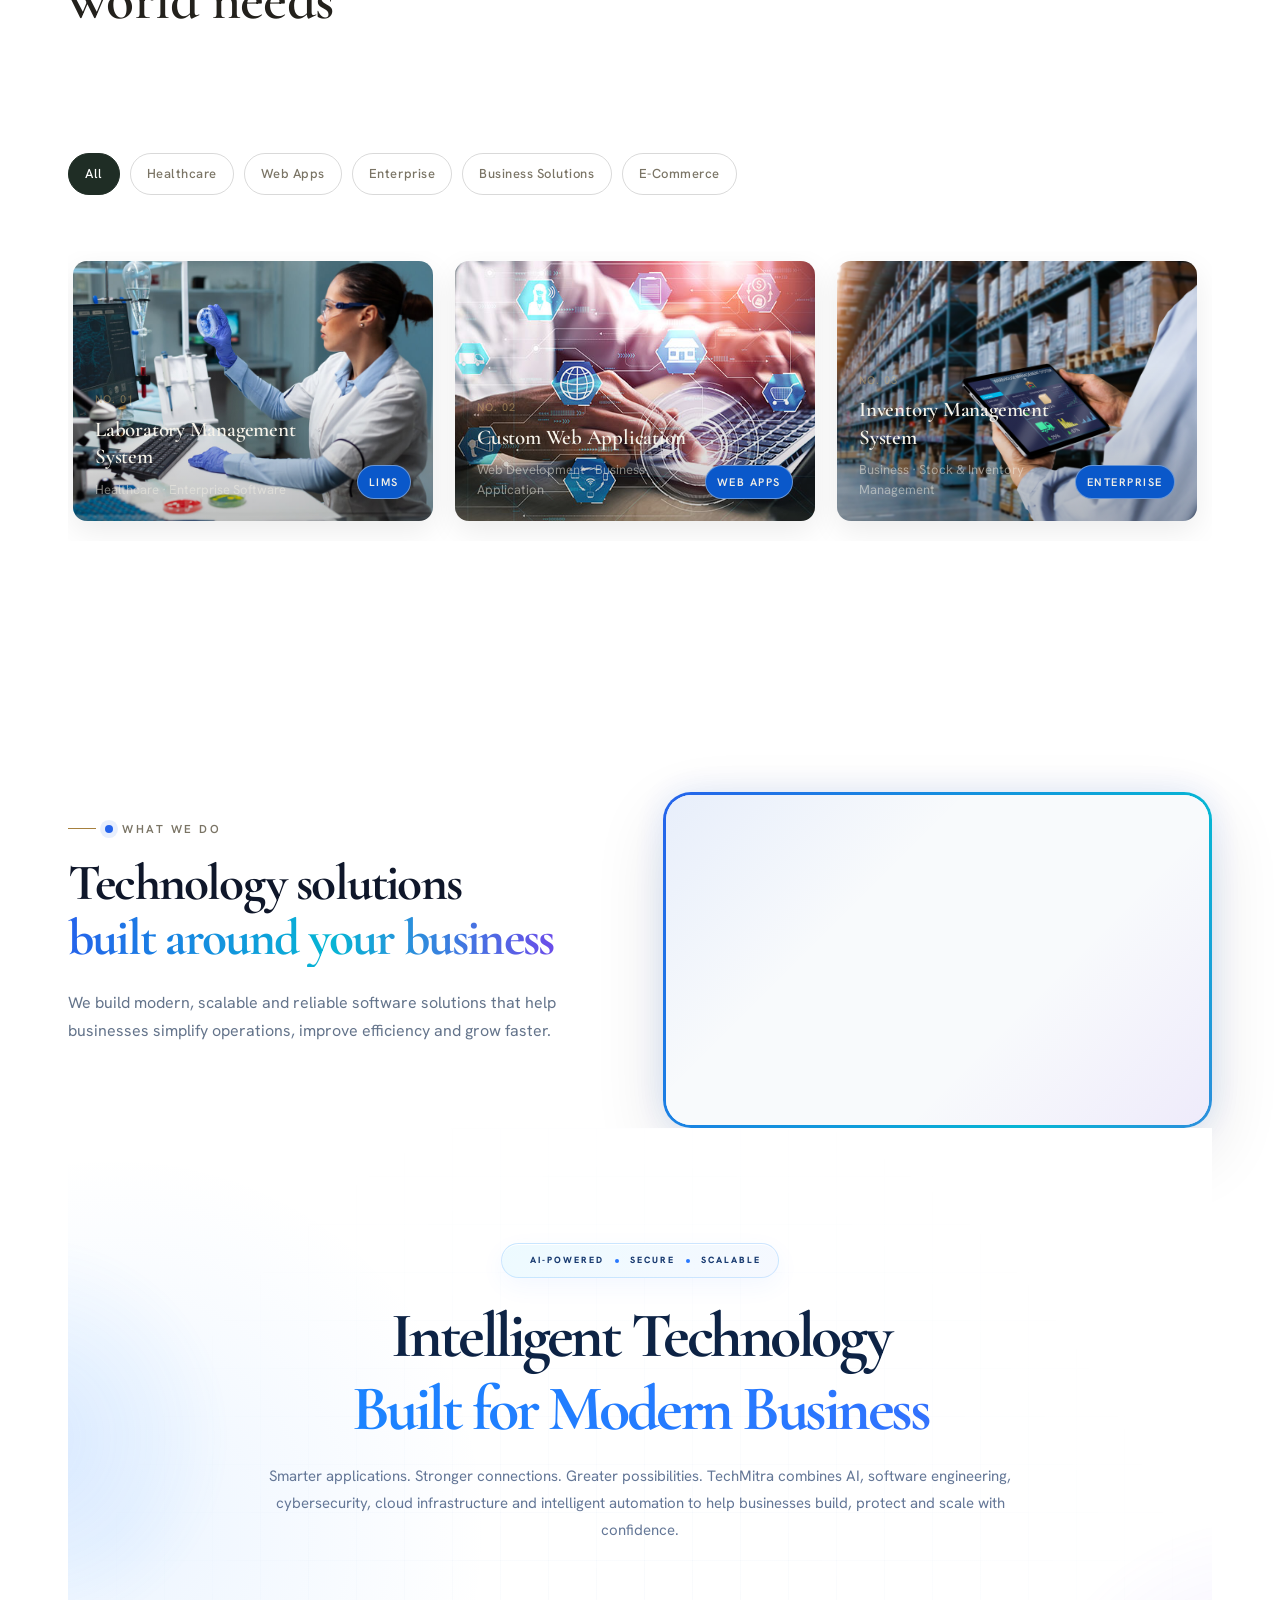
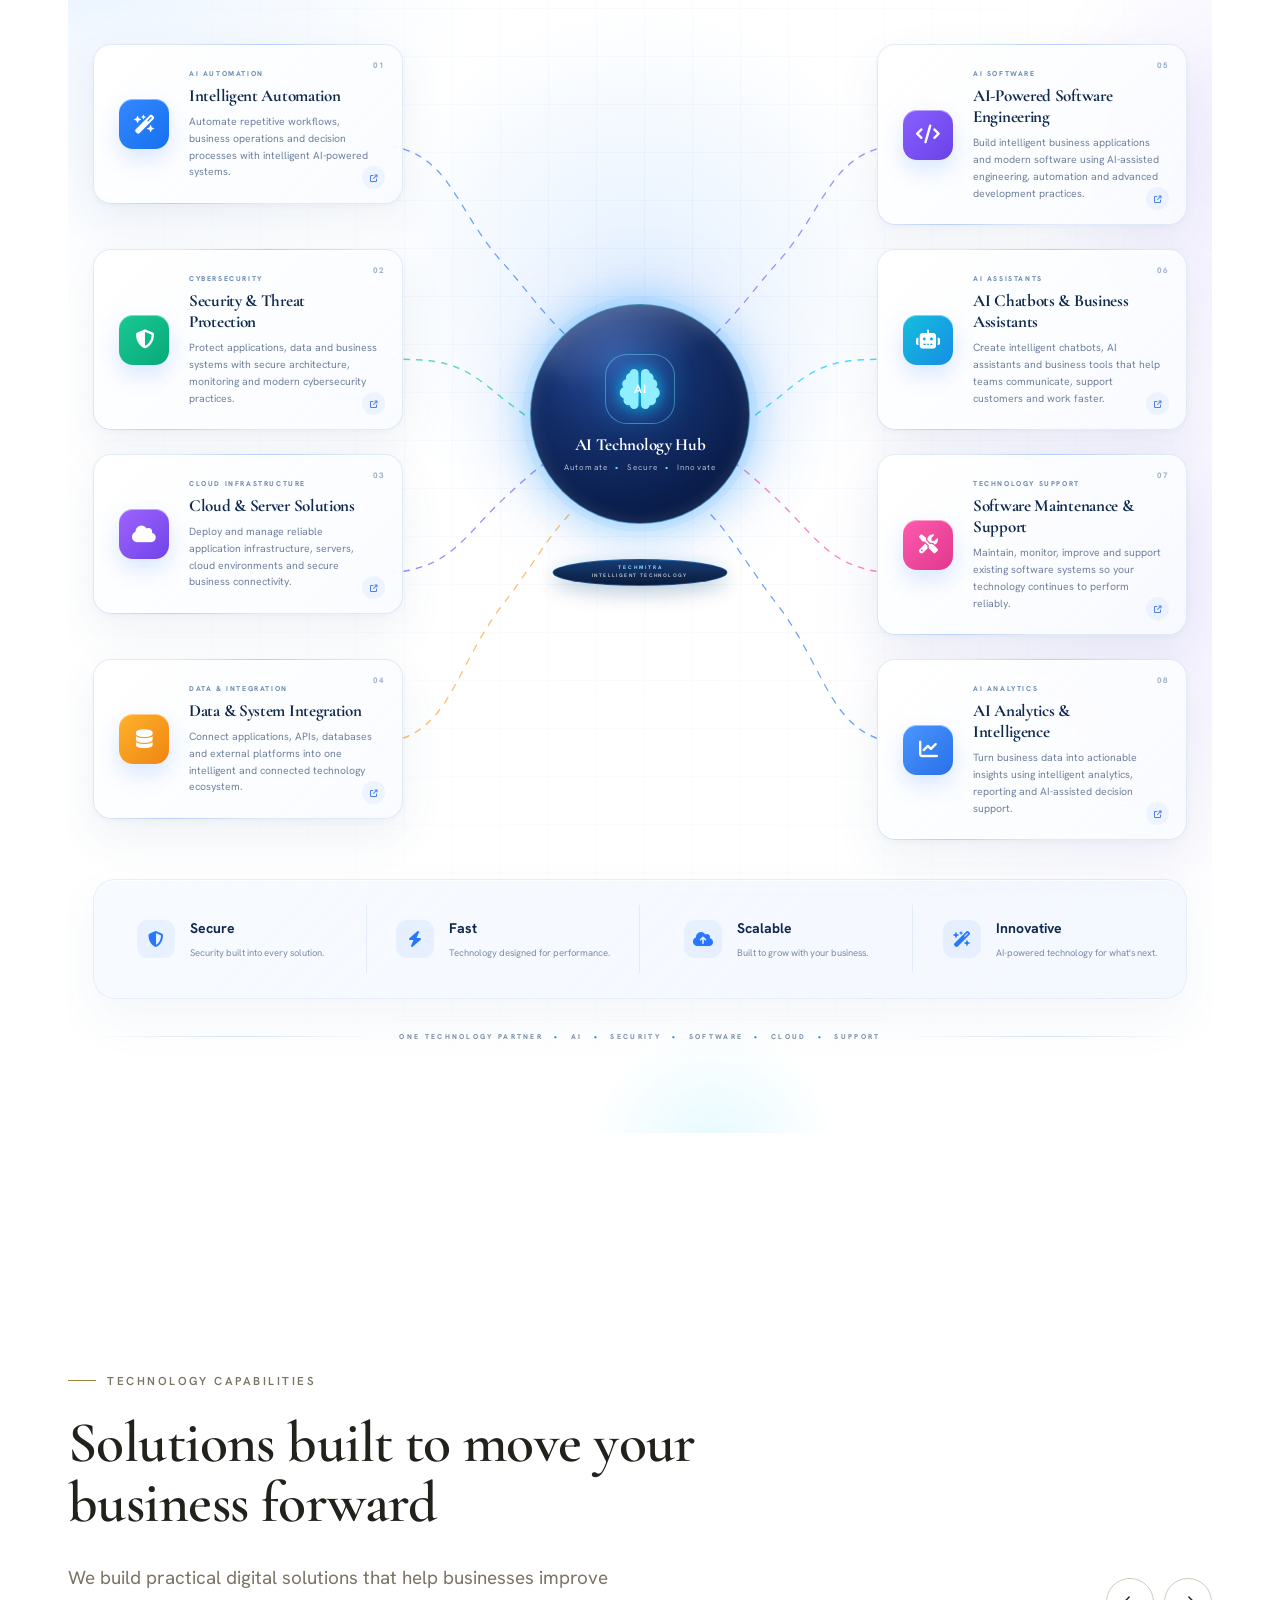
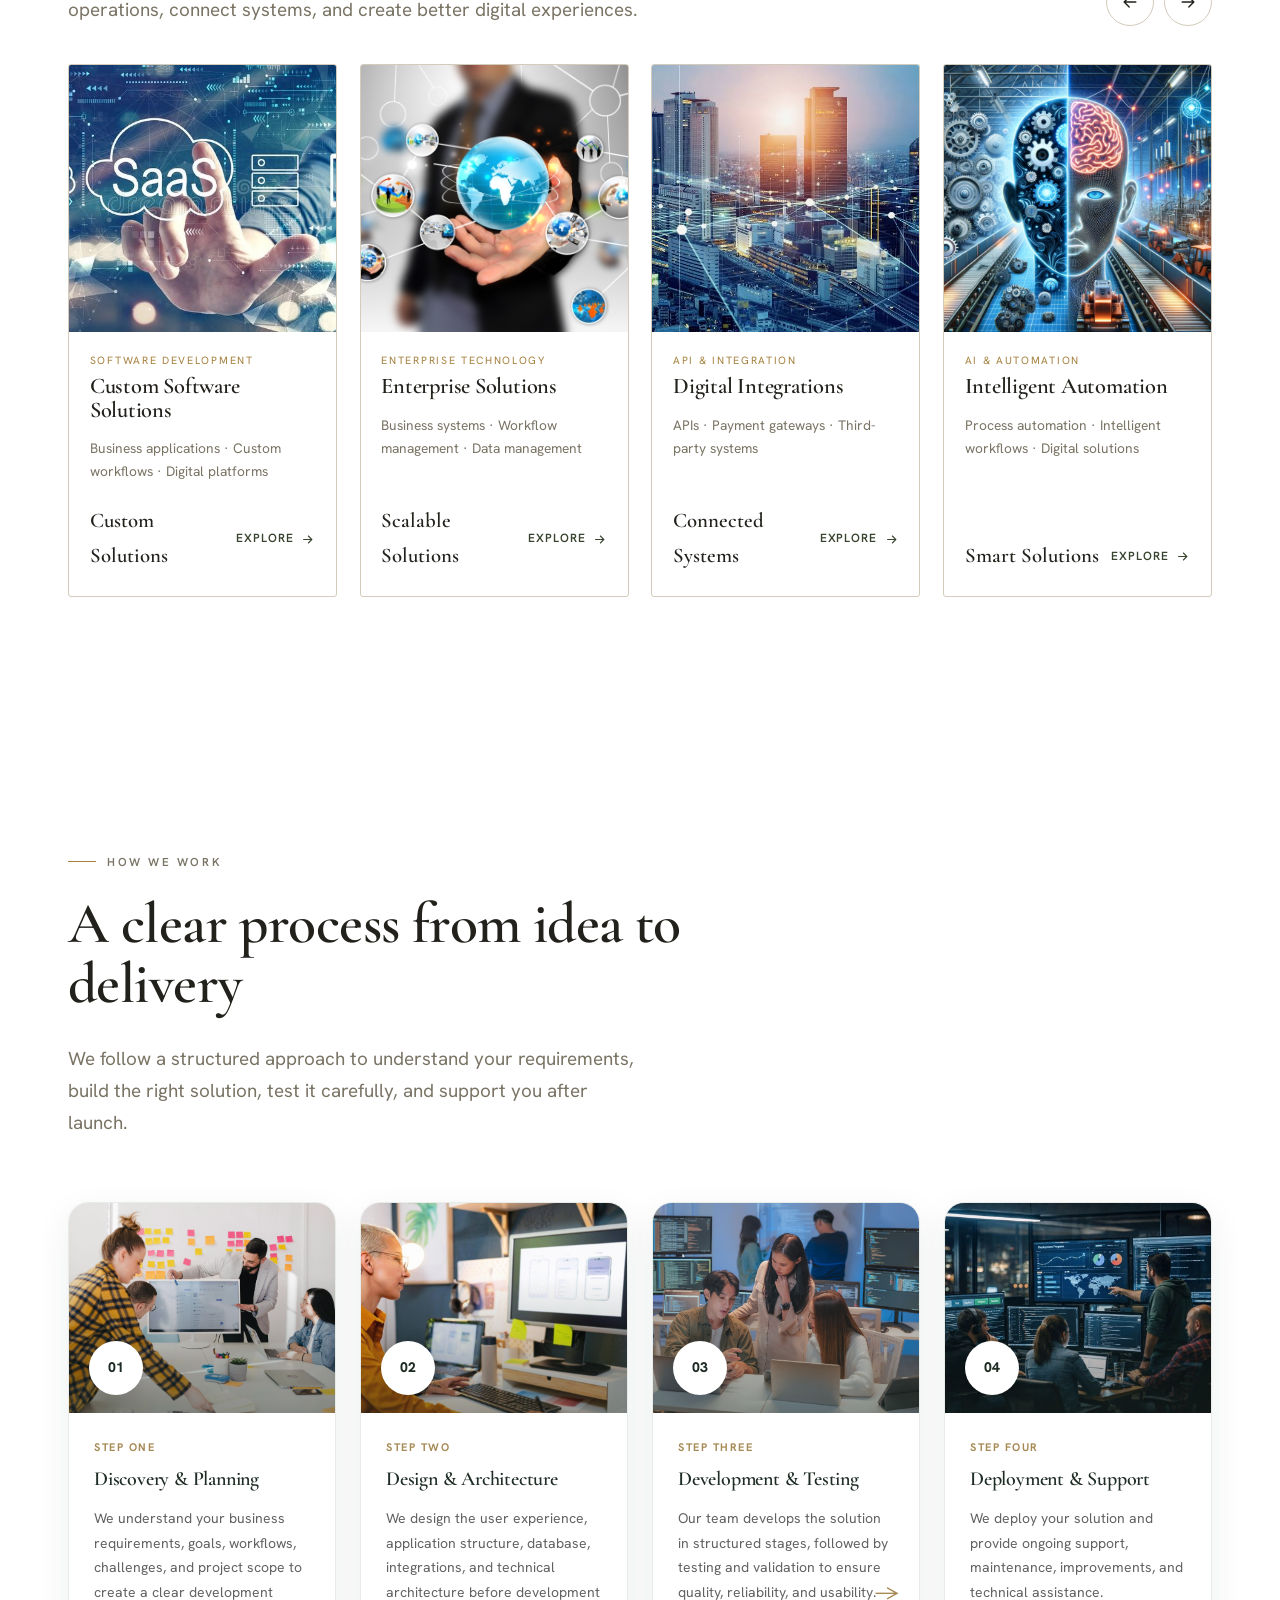
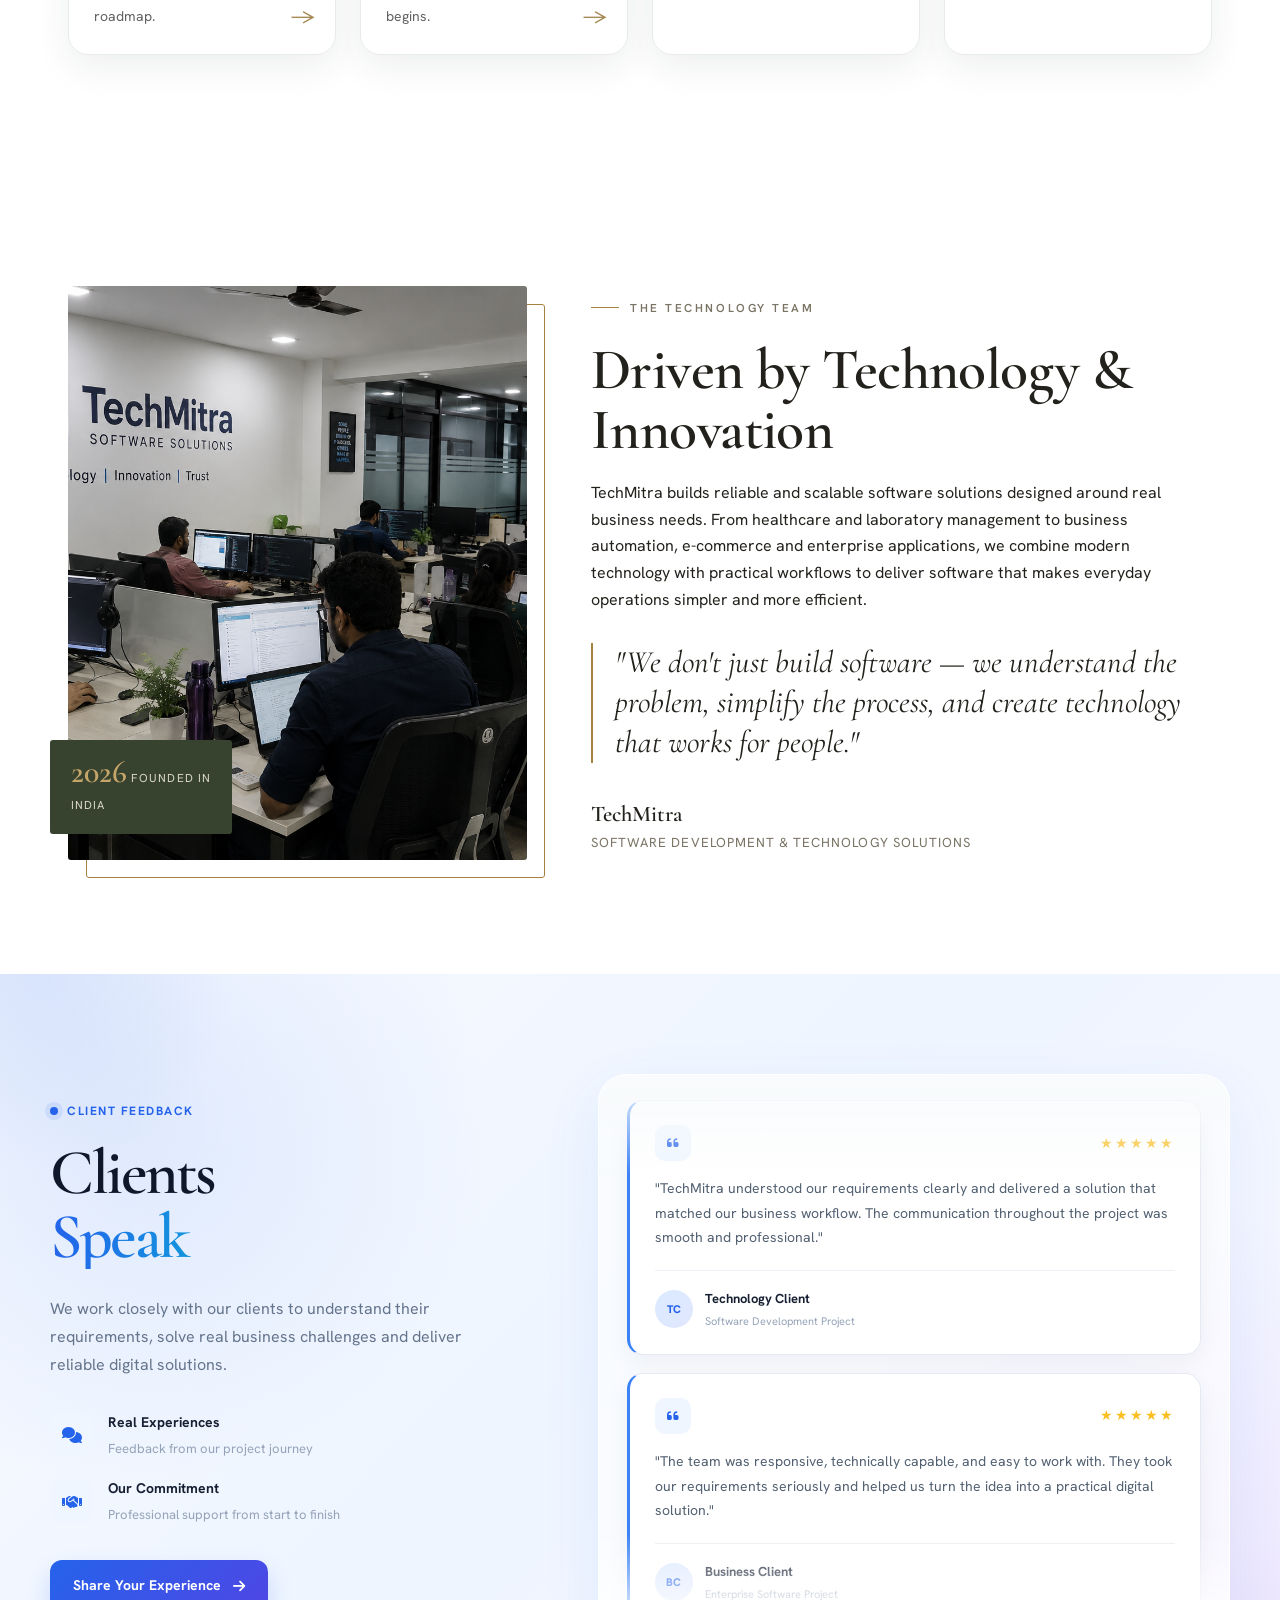
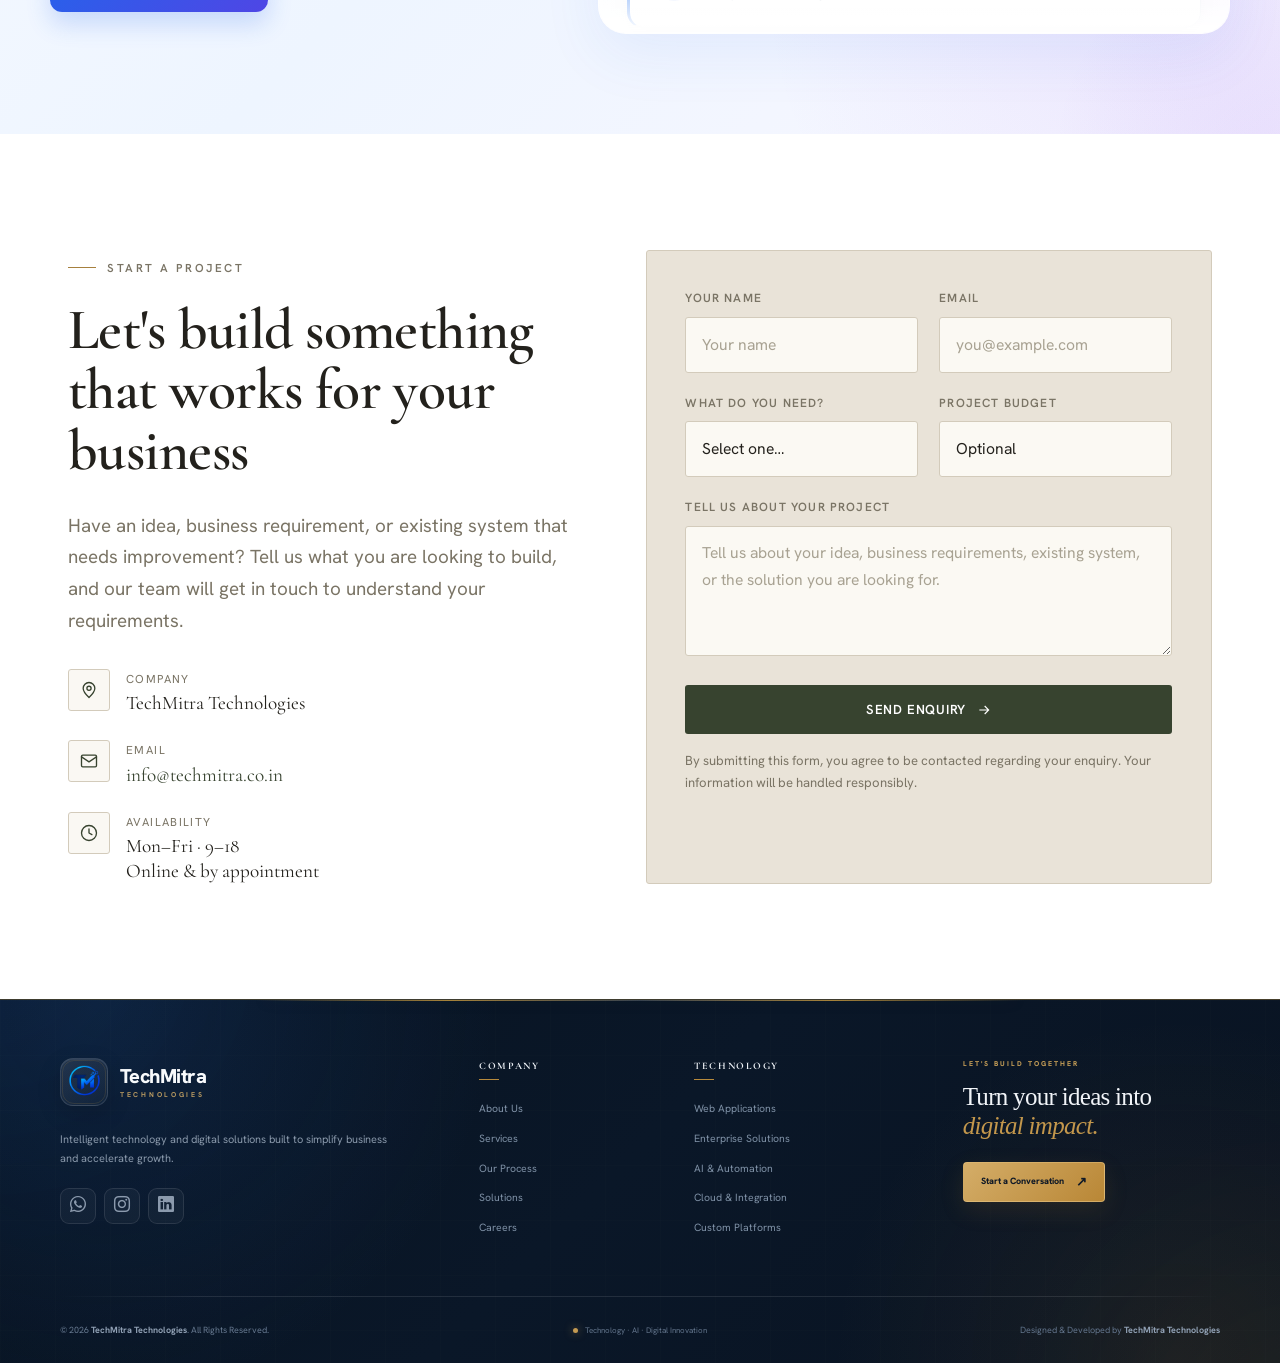
==== commit 5790ecc7: "latest updated" ====
--- a/index.html
+++ b/index.html
@@ -328,105 +328,174 @@
   <div class="nav-backdrop" id="navBackdrop" hidden></div>
   <main id="main">
     <span id="top"></span>
-  <section class="hero" aria-label="Introduction">
-    <div class="hero__bg">
-        <img src="img/techmitra-hero.png"
-             alt="TechMitra Technologies software and digital solutions"
-             width="1920"
-             height="1080"
-             fetchpriority="high"
-             decoding="async">
+ <!-- =========================================================
+     TECHMITRA PREMIUM HERO
+     SECOND-STYLE BUSINESS / TECHNOLOGY HERO
+========================================================= -->
+
+<section class="tm-premium-hero" id="top">
+
+    <!-- Background elements -->
+    <div class="tm-hero-bg-glow"></div>
+    <div class="tm-hero-pattern"></div>
+
+    <div class="tm-premium-hero__container">
+
+        <!-- ================= LEFT CONTENT ================= -->
+        <div class="tm-premium-hero__content">
+
+            <div class="tm-premium-eyebrow">
+                <span></span>
+                TECHNOLOGY · AI · AUTOMATION · DIGITAL INNOVATION
+            </div>
+
+            <h1>
+                Building
+                <br>
+                Technology
+                <em>That</em>
+                <br>
+                <strong>Drives Growth.</strong>
+            </h1>
+
+            <p class="tm-premium-hero__description">
+                Technology built around your business — powerful digital
+                solutions, intelligent automation, and connected systems
+                designed to simplify operations and accelerate long-term growth.
+            </p>
+
+            <!-- ACTIONS -->
+            <div class="tm-premium-hero__actions">
+
+                <a href="#Solutions"
+                   class="tm-premium-btn tm-premium-btn--primary">
+                    Explore Technology &amp; Solutions
+                    <span>→</span>
+                </a>
+
+                <a href="#contact"
+                   class="tm-premium-btn tm-premium-btn--secondary">
+                    Talk to Us
+                    <span>↗</span>
+                </a>
+
+            </div>
+
+        </div>
+
+
+        <!-- ================= RIGHT IMAGE ================= -->
+        <div class="tm-premium-hero__visual">
+
+            <div class="tm-hero-image-wrap">
+
+                <img
+                    src="img/techmitra-hero.png"
+                    alt="Modern technology team working together">
+
+                <div class="tm-hero-image-overlay"></div>
+
+            </div>
+
+            <!-- IMAGE SIDE LABEL -->
+            <div class="tm-hero-image-label">
+
+                <span class="tm-label-dot"></span>
+
+                <div>
+                    <small>DIGITAL INNOVATION</small>
+                    <strong>Technology that moves business forward.</strong>
+                </div>
+
+            </div>
+
+        </div>
+
     </div>
-    <div class="hero__inner">
-        <div class="container-x">
-            <div class="hero__grid hero__grid--full">
-                <div class="hero__copy">
-                    <span class="hero__eyebrow">
-                        Software Development &amp; Digital Solutions · India
-                    </span>
-                    <h1>
-                        Building Technology
-                        <em>That Drives Growth.</em>
-                    </h1>
-                    <p class="hero__sub">
-                        Technology built around your business — powerful software,
-                        seamless integrations, and intelligent digital solutions
-                        designed to improve efficiency and drive long-term growth.
-                    </p>
-                    <div class="hero__actions">
-                        <a href="#Solutions" class="btn-x btn-brass">
-                            Explore Technology &amp; Solutions
-                            <svg viewBox="0 0 24 24"
-                                 fill="none"
-                                 stroke="currentColor"
-                                 stroke-width="1.7"
-                                 aria-hidden="true">
-                                <path d="M5 12h14M13 6l6 6-6 6" />
-                            </svg>
-                        </a>
-                        <a href="#contact" class="btn-x btn-line-light">
-                            Talk to Us
-                        </a>
-                    </div>
-<div class="hero-stats">
-    <div class="hero-stat-item">
-        <div class="hero-stat-icon">
-            <i class="fa-solid fa-users"></i>
-        </div>
-        <div class="hero-stat-content">
-            <h3>
-                <span class="counter" data-target="50">0</span>+
-            </h3>
-            <p>Tailored Solutions</p>
-            <span class="stat-description">
-                Built for your business needs
-            </span>
-        </div>
+
+
+    <!-- ================= STATS CARD ================= -->
+    <div class="tm-premium-stats">
+
+        <div class="tm-premium-stat">
+
+            <div class="tm-stat-icon">
+                <i class="fa-solid fa-users"></i>
+            </div>
+
+            <div class="tm-stat-content">
+                <strong>50+</strong>
+                <span>Tailored Solutions</span>
+                <small>Built around your business needs</small>
+            </div>
+
+        </div>
+
+
+        <div class="tm-premium-stat">
+
+            <div class="tm-stat-icon">
+                <i class="fa-solid fa-briefcase"></i>
+            </div>
+
+            <div class="tm-stat-content">
+                <strong>10+</strong>
+                <span>Projects Delivered</span>
+                <small>Across multiple industries</small>
+            </div>
+
+        </div>
+
+
+        <div class="tm-premium-stat">
+
+            <div class="tm-stat-icon">
+                <i class="fa-solid fa-microchip"></i>
+            </div>
+
+            <div class="tm-stat-content">
+                <strong>2+</strong>
+                <span>Years of Experience</span>
+                <small>Technology expertise</small>
+            </div>
+
+        </div>
+
+
+        <div class="tm-premium-stat">
+
+            <div class="tm-stat-icon">
+                <i class="fa-solid fa-headset"></i>
+            </div>
+
+            <div class="tm-stat-content">
+                <strong>24/7</strong>
+                <span>Support Available</span>
+                <small>Always here to help</small>
+            </div>
+
+        </div>
+
     </div>
-    <div class="hero-stat-item">
-        <div class="hero-stat-icon">
-            <i class="fa-solid fa-briefcase"></i>
-        </div>
-        <div class="hero-stat-content">
-            <h3>
-                <span class="counter" data-target="10">0</span>+
-            </h3>
-            <p>Projects Delivered</p>
-            <span class="stat-description">
-                Across multiple industries
-            </span>
-        </div>
+
+
+    <!-- ================= TECHNOLOGY FLOATING TAGS ================= -->
+
+    <div class="tm-floating-tech tm-floating-tech--one">
+        <i class="fa-solid fa-brain"></i>
+        AI &amp; Intelligence
     </div>
-    <div class="hero-stat-item">
-        <div class="hero-stat-icon">
-            <i class="fa-solid fa-award"></i>
-        </div>
-        <div class="hero-stat-content">
-            <h3>
-                <span class="counter" data-target="2">0</span>+
-            </h3>
-            <p>Years Experience</p>
-            <span class="stat-description">
-                Technology expertise
-            </span>
-        </div>
+
+    <div class="tm-floating-tech tm-floating-tech--two">
+        <i class="fa-solid fa-bolt"></i>
+        Smart Automation
     </div>
-    <div class="hero-stat-item">
-        <div class="hero-stat-icon">
-            <i class="fa-solid fa-headset"></i>
-        </div>
-        <div class="hero-stat-content">
-            <h3>
-                <span class="counter" data-target="24">0</span>/7
-            </h3>
-            <p>Support Available</p>
-            <span class="stat-description">
-                Always here to help
-            </span>
-        </div>
+
+    <div class="tm-floating-tech tm-floating-tech--three">
+        <i class="fa-solid fa-cloud"></i>
+        Connected Systems
     </div>
-</div></div>
-</div> </div> </div>
+
 </section>
    <section class="section section--dark tm-trusted-section" aria-label="Trusted technology partners">
     <div class="container-x">
@@ -844,7 +913,7 @@
             preload="metadata">
 
             <source
-                src="assets/videos/services.mp4"
+                src="assets/videos/Development.mp4"
                 type="video/mp4">
 
             Your browser does not support the video tag.
@@ -2462,293 +2531,174 @@
       </div>
     </section>
   </main>
-  <footer class="site-footer">
-
-  <div class="footer-glow footer-glow--one"></div>
-  <div class="footer-glow footer-glow--two"></div>
-
-  <div class="container-x">
-
-    <div class="footer__main">
-      <div class="footer__brand">
-        <a class="footer-brand" href="#top"
-           aria-label="TechMitra Technologies — home">
-
-          <span class="footer-brand__logo">
-            <img src="img/favicon.png"
-                 alt="TechMitra Technologies">
-          </span>
-
-          <span class="footer-brand__name">
-            TechMitra
-            <small>Technologies</small>
-          </span>
-
-        </a>
-
-        <p class="footer__description">
-          TechMitra Technologies builds modern software solutions,
-          web applications, enterprise platforms, integrations and
-          digital experiences for businesses in India and across
-          global markets.
-        </p>
-        <div class="footer__socials">
-
-          <a href="https://wa.me/91XXXXXXXXXX"
-             target="_blank"
-             rel="noopener noreferrer"
-             aria-label="WhatsApp"
-             title="WhatsApp">
-
-            <i class="bi bi-whatsapp"></i>
-
-          </a>
-
-          <a href="https://www.instagram.com/techmitratechnologies"
-             target="_blank"
-             rel="noopener noreferrer"
-             aria-label="Instagram"
-             title="Instagram">
-
-            <i class="bi bi-instagram"></i>
-
-          </a>
-
-          <a href="https://www.linkedin.com/company/techmitra-technologies"
-             target="_blank"
-             rel="noopener noreferrer"
-             aria-label="LinkedIn"
-             title="LinkedIn">
-
-            <i class="bi bi-linkedin"></i>
-
-          </a>
-
-        </div>
-
-      </div>
-
-
-      <!-- COMPANY -->
-      <div class="footer__column">
-
-        <h4>Company</h4>
-
-        <ul>
-
-          <li>
-            <a href="#studio">
-              <span>→</span>
-              About TechMitra
-            </a>
-          </li>
-
-          <li>
-            <a href="#services">
-              <span>→</span>
-              Services
-            </a>
-          </li>
-
-          <li>
-            <a href="#process">
-              <span>→</span>
-              How We Work
-            </a>
-          </li>
-
-          <li>
-            <a href="#Solutions">
-              <span>→</span>
-              Our Solutions
-            </a>
-          </li>
-
-          <li>
-            <a href="careers.html">
-              <span>→</span>
-              Careers
-            </a>
-          </li>
-
-        </ul>
-
-      </div>
-
-
-      <!-- SOLUTIONS -->
-      <div class="footer__column">
-
-        <h4>Solutions</h4>
-
-        <ul>
-
-          <li>
-            <a href="#Solutions">
-              <span>→</span>
-              Custom Software
-            </a>
-          </li>
-
-          <li>
-            <a href="#Solutions">
-              <span>→</span>
-              Web Applications
-            </a>
-          </li>
-
-          <li>
-            <a href="#Solutions">
-              <span>→</span>
-              Enterprise Solutions
-            </a>
-          </li>
-
-          <li>
-            <a href="#Solutions">
-              <span>→</span>
-              API Integrations
-            </a>
-          </li>
-
-          <li>
-            <a href="#Solutions">
-              <span>→</span>
-              AI &amp; Automation
-            </a>
-          </li>
-
-        </ul>
-
-      </div>
-
-
-      <!-- NEWSLETTER -->
-      <div class="footer__news">
-
-        <div class="footer__news-badge">
-          <span></span>
-          Stay Connected
-        </div>
-
-        <h4>
-          Let's build something
-          <strong>great together.</strong>
-        </h4>
-
-        <p>
-          Get technology insights, product updates, new solutions
-          and company news from TechMitra Technologies.
-        </p>
-
-
-        <form class="news-form"
-              id="newsForm"
-              aria-label="Newsletter signup">
-
-          <label for="news-email"
-                 class="visually-hidden">
-            Email address
-          </label>
-
-          <div class="news-form__input">
-
-            <i class="bi bi-envelope"></i>
-
-            <input
-              type="email"
-              id="news-email"
-              name="email"
-              placeholder="Enter your email"
-              autocomplete="email"
-              required>
-
-          </div>
-
-          <button type="submit"
-                  aria-label="Subscribe">
-
-            <svg viewBox="0 0 24 24"
-                 fill="none"
-                 stroke="currentColor"
-                 stroke-width="1.8"
-                 stroke-linecap="round"
-                 stroke-linejoin="round">
-
-              <path d="M5 12h14M13 6l6 6-6 6"/>
-
-            </svg>
-
-          </button>
-
-        </form>
-
-        <small class="footer__privacy">
-          <i class="bi bi-shield-check"></i>
-          No spam. Only useful technology updates.
-        </small>
-
-      </div>
+  <!-- =========================================================
+     TECHMITRA PREMIUM FOOTER
+========================================================= -->
+
+<footer class="tmx-footer">
+
+    <div class="tmx-footer__glow tmx-footer__glow--left"></div>
+    <div class="tmx-footer__glow tmx-footer__glow--right"></div>
+
+    <div class="tmx-footer__container">
+
+        <!-- ================= MAIN FOOTER ================= -->
+
+        <div class="tmx-footer__main">
+
+            <!-- BRAND -->
+
+            <div class="tmx-footer__brand">
+
+                <a href="#top"
+                   class="tmx-footer__logo"
+                   aria-label="TechMitra Technologies">
+
+                    <span class="tmx-footer__logo-box">
+                        <img src="img/favicon.png"
+                             alt="TechMitra Technologies">
+                    </span>
+
+                    <span class="tmx-footer__brand-name">
+                        TechMitra
+                        <small>Technologies</small>
+                    </span>
+
+                </a>
+
+                <p>
+                    Intelligent technology and digital solutions
+                    built to simplify business and accelerate growth.
+                </p>
+
+                <div class="tmx-footer__socials">
+
+                    <a href="https://wa.me/91XXXXXXXXXX"
+                       target="_blank"
+                       rel="noopener noreferrer"
+                       aria-label="WhatsApp">
+
+                        <i class="bi bi-whatsapp"></i>
+
+                    </a>
+
+                    <a href="https://www.instagram.com/techmitratechnologies"
+                       target="_blank"
+                       rel="noopener noreferrer"
+                       aria-label="Instagram">
+
+                        <i class="bi bi-instagram"></i>
+
+                    </a>
+
+                    <a href="https://www.linkedin.com/company/techmitra-technologies"
+                       target="_blank"
+                       rel="noopener noreferrer"
+                       aria-label="LinkedIn">
+
+                        <i class="bi bi-linkedin"></i>
+
+                    </a>
+
+                </div>
+
+            </div>
+
+
+            <!-- COMPANY -->
+
+            <div class="tmx-footer__column">
+
+                <h4>Company</h4>
+
+                <a href="#studio">About Us</a>
+                <a href="#services">Services</a>
+                <a href="#process">Our Process</a>
+                <a href="#Solutions">Solutions</a>
+                <a href="careers.html">Careers</a>
+
+            </div>
+
+
+            <!-- TECHNOLOGY -->
+
+            <div class="tmx-footer__column">
+
+                <h4>Technology</h4>
+
+                <a href="#Solutions">Web Applications</a>
+                <a href="#Solutions">Enterprise Solutions</a>
+                <a href="#Solutions">AI &amp; Automation</a>
+                <a href="#Solutions">Cloud &amp; Integration</a>
+                <a href="#Solutions">Custom Platforms</a>
+
+            </div>
+
+
+            <!-- CONTACT -->
+
+            <div class="tmx-footer__contact">
+
+                <span class="tmx-footer__eyebrow">
+                    LET'S BUILD TOGETHER
+                </span>
+
+                <h3>
+                    Turn your ideas into
+                    <span>digital impact.</span>
+                </h3>
+
+                <a href="#contact"
+                   class="tmx-footer__button">
+
+                    Start a Conversation
+
+                    <span>↗</span>
+
+                </a>
+
+            </div>
+
+        </div>
+
+
+        <!-- ================= FOOTER LINE ================= -->
+
+        <div class="tmx-footer__line"></div>
+
+
+        <!-- ================= COPYRIGHT BAR ================= -->
+
+        <div class="tmx-footer__bottom">
+
+            <div class="tmx-footer__copyright">
+
+                © <span id="tmxFooterYear">2026</span>
+                <strong>TechMitra Technologies</strong>.
+                All Rights Reserved.
+
+            </div>
+
+
+            <div class="tmx-footer__center">
+
+                <span class="tmx-footer__live-dot"></span>
+
+                Technology · AI · Digital Innovation
+
+            </div>
+
+
+            <div class="tmx-footer__credit">
+
+                Designed &amp; Developed by
+                <strong>TechMitra Technologies</strong>
+
+            </div>
+
+        </div>
 
     </div>
-
-
-    <!-- FOOTER CTA -->
-    <div class="footer__cta">
-
-      <div>
-
-        <span class="footer__cta-label">
-          Have a project in mind?
-        </span>
-
-        <h3>
-          Let's turn your idea into
-          <span>digital reality.</span>
-        </h3>
-
-      </div>
-
-      <a href="#contact" class="footer__cta-btn">
-
-        Start a Conversation
-
-        <span>↗</span>
-
-      </a>
-
-    </div>
-
-
-    <!-- FOOTER BOTTOM -->
-    <div class="footer__bar">
-
-      <p>
-        © <span id="footerYear">2026</span>
-        TechMitra Technologies.
-        All rights reserved.
-      </p>
-
-      <div class="footer__legal">
-
-        <a href="#">Privacy Policy</a>
-
-        <span>•</span>
-
-        <a href="#">Terms &amp; Conditions</a>
-
-      </div>
-
-      <p class="footer__credit">
-
-        Designed &amp; Developed by
-        <strong>TechMitra Technologies</strong>
-
-      </p>
-
-    </div>
-
-  </div>
 
 </footer>
 
--- a/css/style.css
+++ b/css/style.css
@@ -9402,4 +9402,1837 @@
         opacity: 0;
     }
 
+}
+/* =========================================================
+   TECHMITRA PREMIUM HERO
+   BUSINESS / TECHNOLOGY STYLE
+========================================================= */
+
+.tm-premium-hero {
+    position: relative;
+    min-height: 690px;
+    overflow: hidden;
+    background: #ffffff;
+    color: #101a35;
+}
+
+/* =========================================================
+   BACKGROUND
+========================================================= */
+
+.tm-hero-bg-glow {
+    position: absolute;
+    width: 620px;
+    height: 620px;
+    top: -260px;
+    left: -180px;
+    border-radius: 50%;
+    background: rgba(218, 176, 92, 0.055);
+    filter: blur(70px);
+    pointer-events: none;
+}
+
+.tm-hero-pattern {
+    position: absolute;
+    left: 0;
+    bottom: 0;
+    width: 310px;
+    height: 230px;
+
+    background-image:
+        linear-gradient(
+            45deg,
+            rgba(184, 133, 39, 0.10) 1px,
+            transparent 1px
+        );
+
+    background-size: 14px 14px;
+
+    mask-image: linear-gradient(
+        to top right,
+        rgba(0,0,0,1),
+        transparent
+    );
+
+    -webkit-mask-image: linear-gradient(
+        to top right,
+        rgba(0,0,0,1),
+        transparent
+    );
+
+    opacity: .65;
+    pointer-events: none;
+}
+
+
+/* =========================================================
+   MAIN CONTAINER
+========================================================= */
+
+.tm-premium-hero__container {
+    position: relative;
+    z-index: 2;
+
+    width: min(1180px, calc(100% - 50px));
+    min-height: 610px;
+
+    margin: 0 auto;
+
+    display: grid;
+    grid-template-columns: 46% 54%;
+    align-items: center;
+}
+
+
+/* =========================================================
+   LEFT CONTENT
+========================================================= */
+
+.tm-premium-hero__content {
+    position: relative;
+    z-index: 5;
+
+    padding: 72px 0 115px;
+}
+
+
+/* =========================================================
+   EYEBROW
+========================================================= */
+
+.tm-premium-eyebrow {
+    display: flex;
+    align-items: center;
+    gap: 11px;
+
+    margin-bottom: 24px;
+
+    color: #8d641d;
+
+    font-size: 8px;
+    font-weight: 800;
+    letter-spacing: 2.6px;
+    text-transform: uppercase;
+        height: 75px;
+}
+
+.tm-premium-eyebrow span {
+    width: 20px;
+    height: 1px;
+
+    background: #b98527;
+}
+
+
+/* =========================================================
+   HEADLINE
+========================================================= */
+
+.tm-premium-hero h1 {
+    margin: 0;
+
+    max-width: 610px;
+
+    color: #111111;
+
+    font-family:
+        Georgia,
+        "Times New Roman",
+        serif;
+
+    font-size: clamp(52px, 5.2vw, 76px);
+
+    font-weight: 400;
+
+    line-height: .98;
+
+    letter-spacing: -3px;
+}
+
+.tm-premium-hero h1 em {
+    color: #b47a19;
+    font-style: italic;
+}
+
+.tm-premium-hero h1 strong {
+    color: #111111;
+    font-weight: 400;
+}
+
+
+/* =========================================================
+   DESCRIPTION
+========================================================= */
+
+.tm-premium-hero__description {
+    max-width: 440px;
+
+    margin: 28px 0 25px;
+
+    color: #586273;
+
+    font-size: 13px;
+    line-height: 1.8;
+}
+
+
+/* =========================================================
+   BUTTONS
+========================================================= */
+
+.tm-premium-hero__actions {
+    display: flex;
+    align-items: center;
+    gap: 9px;
+}
+
+.tm-premium-btn {
+    display: inline-flex;
+    align-items: center;
+    justify-content: center;
+    gap: 13px;
+
+    min-height: 40px;
+
+    padding: 0 17px;
+
+    border-radius: 2px;
+
+    font-size: 9px;
+    font-weight: 800;
+    letter-spacing: .35px;
+
+    text-decoration: none;
+
+    transition:
+        transform .25s ease,
+        background .25s ease,
+        color .25s ease,
+        border-color .25s ease,
+        box-shadow .25s ease;
+}
+
+.tm-premium-btn span {
+    font-size: 14px;
+}
+
+.tm-premium-btn--primary {
+    color: #ffffff;
+    background: #a97820;
+    border: 1px solid #a97820;
+
+    box-shadow:
+        0 8px 22px rgba(169, 120, 32, .16);
+}
+
+.tm-premium-btn--primary:hover {
+    color: #ffffff;
+    background: #8d641d;
+    border-color: #8d641d;
+
+    transform: translateY(-2px);
+
+    box-shadow:
+        0 12px 28px rgba(169, 120, 32, .22);
+}
+
+.tm-premium-btn--secondary {
+    color: #222222;
+    background: rgba(255,255,255,.85);
+    border: 1px solid #dfe3e8;
+}
+
+.tm-premium-btn--secondary:hover {
+    color: #8d641d;
+    border-color: #c9a35c;
+
+    transform: translateY(-2px);
+}
+
+
+/* =========================================================
+   RIGHT VISUAL
+========================================================= */
+
+.tm-premium-hero__visual {
+    position: relative;
+
+    align-self: stretch;
+
+    min-height: 610px;
+
+    display: flex;
+    align-items: stretch;
+    justify-content: flex-end;
+}
+
+
+/* =========================================================
+   IMAGE
+========================================================= */
+
+.tm-hero-image-wrap {
+    position: absolute;
+
+    top: 0;
+    right: -90px;
+    bottom: 0;
+
+    width: 760px;
+
+    overflow: hidden;
+
+    background: #f2f2f2;
+}
+
+.tm-hero-image-wrap img {
+    width: 100%;
+    height: 100%;
+
+    object-fit: cover;
+
+    object-position: center;
+
+    display: block;
+
+    filter:
+        saturate(.88)
+        contrast(.98);
+
+    transform: scale(1.015);
+
+    transition: transform 1.2s ease;
+}
+
+.tm-premium-hero:hover .tm-hero-image-wrap img {
+    transform: scale(1.035);
+}
+
+
+/* =========================================================
+   IMAGE WHITE FADE
+========================================================= */
+
+.tm-hero-image-overlay {
+    position: absolute;
+    inset: 0;
+
+    background:
+        linear-gradient(
+            90deg,
+            #ffffff 0%,
+            rgba(255,255,255,.88) 8%,
+            rgba(255,255,255,.30) 25%,
+            transparent 48%
+        ),
+
+        linear-gradient(
+            180deg,
+            rgba(255,255,255,.05),
+            transparent 25%,
+            rgba(10,20,35,.08)
+        );
+}
+
+
+/* =========================================================
+   IMAGE LABEL
+========================================================= */
+
+.tm-hero-image-label {
+    position: absolute;
+
+    right: 30px;
+    bottom: 125px;
+
+    width: 225px;
+
+    display: flex;
+    align-items: flex-start;
+    gap: 10px;
+
+    padding: 12px 14px;
+
+    background: rgba(255,255,255,.91);
+
+    border: 1px solid rgba(255,255,255,.9);
+
+    box-shadow:
+        0 12px 35px rgba(15, 23, 42, .12);
+
+    backdrop-filter: blur(10px);
+
+    z-index: 5;
+}
+
+.tm-label-dot {
+    width: 6px;
+    height: 6px;
+
+    margin-top: 4px;
+
+    flex: 0 0 6px;
+
+    border-radius: 50%;
+
+    background: #b98527;
+
+    box-shadow:
+        0 0 0 4px rgba(185,133,39,.10);
+}
+
+.tm-hero-image-label small {
+    display: block;
+
+    margin-bottom: 4px;
+
+    color: #a97820;
+
+    font-size: 6px;
+    font-weight: 800;
+
+    letter-spacing: 1.3px;
+}
+
+.tm-hero-image-label strong {
+    display: block;
+
+    color: #1a2233;
+
+    font-size: 10px;
+    line-height: 1.45;
+}
+
+
+/* =========================================================
+   STATS CARD
+========================================================= */
+
+.tm-premium-stats {
+    position: absolute;
+
+    z-index: 10;
+
+    left: 50%;
+
+    bottom: 36px;
+
+    transform: translateX(-50%);
+
+    width: min(540px, calc(100% - 40px));
+
+    display: grid;
+
+    grid-template-columns:
+        repeat(4, 1fr);
+
+    background: rgba(255,255,255,.96);
+
+    border: 1px solid rgba(214,218,224,.9);
+
+    border-radius: 4px;
+
+    box-shadow:
+        0 14px 35px rgba(15,23,42,.12);
+
+    backdrop-filter: blur(12px);
+}
+
+
+/* =========================================================
+   INDIVIDUAL STAT
+========================================================= */
+
+.tm-premium-stat {
+    position: relative;
+
+    display: flex;
+    align-items: center;
+
+    gap: 9px;
+
+    min-height: 62px;
+
+    padding: 9px 10px;
+}
+
+.tm-premium-stat:not(:last-child)::after {
+    content: "";
+
+    position: absolute;
+
+    right: 0;
+    top: 13px;
+    bottom: 13px;
+
+    width: 1px;
+
+    background: #e3e5e8;
+}
+
+
+/* =========================================================
+   STAT ICON
+========================================================= */
+
+.tm-stat-icon {
+    width: 25px;
+    height: 25px;
+
+    flex: 0 0 25px;
+
+    display: flex;
+    align-items: center;
+    justify-content: center;
+
+    border-radius: 50%;
+
+    color: #a97820;
+
+    background: #f8f1e4;
+}
+
+.tm-stat-icon i {
+    font-size: 9px;
+}
+
+
+/* =========================================================
+   STAT CONTENT
+========================================================= */
+
+.tm-stat-content {
+    min-width: 0;
+}
+
+.tm-stat-content strong {
+    display: block;
+
+    margin-bottom: 1px;
+
+    color: #222222;
+
+    font-family:
+        Georgia,
+        "Times New Roman",
+        serif;
+
+    font-size: 15px;
+    font-weight: 400;
+}
+
+.tm-stat-content span {
+    display: block;
+
+    color: #343b47;
+
+    font-size: 7px;
+    font-weight: 800;
+
+    white-space: nowrap;
+}
+
+.tm-stat-content small {
+    display: block;
+
+    margin-top: 2px;
+
+    color: #9299a3;
+
+    font-size: 5.5px;
+
+    white-space: nowrap;
+}
+
+
+/* =========================================================
+   FLOATING TECHNOLOGY TAGS
+========================================================= */
+
+.tm-floating-tech {
+    position: absolute;
+
+    z-index: 8;
+
+    display: flex;
+    align-items: center;
+
+    gap: 7px;
+
+    padding: 8px 11px;
+
+    color: #303949;
+
+    background: rgba(255,255,255,.91);
+
+    border: 1px solid rgba(220,224,230,.9);
+
+    border-radius: 3px;
+
+    box-shadow:
+        0 8px 22px rgba(15,23,42,.08);
+
+    font-size: 7px;
+    font-weight: 800;
+
+    backdrop-filter: blur(10px);
+
+    animation: tmPremiumFloat 5s ease-in-out infinite;
+}
+
+.tm-floating-tech i {
+    color: #a97820;
+    font-size: 9px;
+}
+
+.tm-floating-tech--one {
+    top: 145px;
+    right: 70px;
+}
+
+.tm-floating-tech--two {
+    top: 235px;
+    right: 22px;
+
+    animation-delay: -1.5s;
+}
+
+.tm-floating-tech--three {
+    top: 325px;
+    right: 55px;
+
+    animation-delay: -3s;
+}
+
+
+/* =========================================================
+   FLOAT ANIMATION
+========================================================= */
+
+@keyframes tmPremiumFloat {
+
+    0%,
+    100% {
+        transform: translateY(0);
+    }
+
+    50% {
+        transform: translateY(-5px);
+    }
+}
+
+
+/* =========================================================
+   TABLET
+========================================================= */
+
+@media (max-width: 1050px) {
+
+    .tm-premium-hero {
+        min-height: 650px;
+    }
+
+    .tm-premium-hero__container {
+        width: min(940px, calc(100% - 35px));
+
+        grid-template-columns: 48% 52%;
+
+        min-height: 570px;
+    }
+
+    .tm-premium-hero__content {
+        padding-top: 60px;
+    }
+
+    .tm-premium-hero h1 {
+        font-size: clamp(45px, 5.5vw, 62px);
+    }
+
+    .tm-hero-image-wrap {
+        right: -110px;
+        width: 650px;
+    }
+
+    .tm-floating-tech--one {
+        right: 55px;
+    }
+
+    .tm-floating-tech--two {
+        right: 10px;
+    }
+
+    .tm-floating-tech--three {
+        right: 40px;
+    }
+
+    .tm-premium-stats {
+        width: 590px;
+    }
+}
+
+
+/* =========================================================
+   MOBILE
+========================================================= */
+
+@media (max-width: 760px) {
+
+    .tm-premium-hero {
+        min-height: auto;
+
+        padding-bottom: 0;
+    }
+
+    .tm-premium-hero__container {
+        width: 100%;
+
+        display: flex;
+        flex-direction: column;
+
+        min-height: auto;
+    }
+
+    .tm-premium-hero__content {
+        width: 100%;
+
+        padding:
+            55px
+            24px
+            45px;
+    }
+
+    .tm-premium-eyebrow {
+        font-size: 7px;
+        letter-spacing: 1.7px;
+
+        margin-bottom: 19px;
+    }
+
+    .tm-premium-hero h1 {
+        max-width: 100%;
+
+        font-size: clamp(43px, 12vw, 62px);
+
+        letter-spacing: -2px;
+
+        line-height: 1;
+    }
+
+    .tm-premium-hero__description {
+        max-width: 100%;
+
+        margin-top: 22px;
+
+        font-size: 12px;
+
+        line-height: 1.75;
+    }
+
+    .tm-premium-hero__actions {
+        flex-wrap: wrap;
+
+        margin-top: 24px;
+    }
+
+    .tm-premium-btn {
+        min-height: 42px;
+
+        padding: 0 14px;
+
+        font-size: 8px;
+    }
+
+
+    /* MOBILE IMAGE */
+
+    .tm-premium-hero__visual {
+        width: 100%;
+
+        min-height: 420px;
+
+        position: relative;
+    }
+
+    .tm-hero-image-wrap {
+        position: absolute;
+
+        inset: 0;
+
+        width: 100%;
+
+        right: auto;
+    }
+
+    .tm-hero-image-overlay {
+        background:
+            linear-gradient(
+                180deg,
+                rgba(255,255,255,.05),
+                transparent 30%,
+                rgba(255,255,255,.15)
+            );
+    }
+
+    .tm-hero-image-label {
+        right: 20px;
+        bottom: 100px;
+
+        width: 200px;
+    }
+
+
+    /* STATS */
+
+    .tm-premium-stats {
+        position: relative;
+
+        left: auto;
+        bottom: auto;
+
+        transform: none;
+
+        width: calc(100% - 32px);
+
+        margin:
+            -38px auto
+            30px;
+
+        grid-template-columns: repeat(2, 1fr);
+    }
+
+    .tm-premium-stat {
+        min-height: 65px;
+
+        padding: 10px;
+    }
+
+    .tm-premium-stat:nth-child(2)::after {
+        display: none;
+    }
+
+    .tm-premium-stat:nth-child(3)::before {
+        content: "";
+
+        position: absolute;
+
+        left: 10px;
+        right: 10px;
+        top: 0;
+
+        height: 1px;
+
+        background: #e3e5e8;
+    }
+
+    .tm-premium-stat:nth-child(4)::before {
+        content: "";
+
+        position: absolute;
+
+        left: 10px;
+        right: 10px;
+        top: 0;
+
+        height: 1px;
+
+        background: #e3e5e8;
+    }
+
+    .tm-stat-content small {
+        font-size: 5px;
+    }
+
+
+    /* FLOATING TAGS */
+
+    .tm-floating-tech {
+        display: none;
+    }
+
+}
+
+
+/* =========================================================
+   SMALL MOBILE
+========================================================= */
+
+@media (max-width: 430px) {
+
+    .tm-premium-hero__content {
+        padding:
+            42px
+            19px
+            35px;
+    }
+
+    .tm-premium-eyebrow {
+        font-size: 6px;
+
+        letter-spacing: 1.3px;
+    }
+
+    .tm-premium-hero h1 {
+        font-size: 43px;
+
+        letter-spacing: -1.7px;
+    }
+
+    .tm-premium-hero__description {
+        font-size: 11.5px;
+    }
+
+    .tm-premium-hero__actions {
+        width: 100%;
+    }
+
+    .tm-premium-btn {
+        flex: 1;
+
+        padding: 0 9px;
+
+        font-size: 7px;
+    }
+
+    .tm-premium-hero__visual {
+        min-height: 350px;
+    }
+
+    .tm-hero-image-label {
+        right: 14px;
+        bottom: 82px;
+
+        width: 185px;
+
+        padding: 10px;
+    }
+
+    .tm-premium-stats {
+        width: calc(100% - 24px);
+
+        margin-top: -30px;
+    }
+
+    .tm-stat-icon {
+        width: 22px;
+        height: 22px;
+
+        flex-basis: 22px;
+    }
+
+    .tm-stat-icon i {
+        font-size: 8px;
+    }
+
+    .tm-stat-content strong {
+        font-size: 13px;
+    }
+
+    .tm-stat-content span {
+        font-size: 6.5px;
+    }
+
+    .tm-stat-content small {
+        display: none;
+    }
+}
+
+
+/* =========================================================
+   REDUCED MOTION
+========================================================= */
+
+@media (prefers-reduced-motion: reduce) {
+
+    .tm-floating-tech,
+    .tm-hero-image-wrap img {
+        animation: none;
+        transition: none;
+    }
+
+}
+/* =========================================================
+   TECHMITRA — PREMIUM SIGNATURE FOOTER
+   NAVY + GOLD + TECHNOLOGY
+========================================================= */
+
+.tmx-footer {
+    position: relative;
+    overflow: hidden;
+    color: #ffffff;
+
+    background:
+        radial-gradient(
+            circle at 8% 0%,
+            rgba(38, 91, 170, .18),
+            transparent 32%
+        ),
+        radial-gradient(
+            circle at 92% 100%,
+            rgba(171, 123, 40, .10),
+            transparent 28%
+        ),
+        linear-gradient(
+            135deg,
+            #071321 0%,
+            #0a1728 48%,
+            #091321 100%
+        );
+
+    border-top: 1px solid rgba(201, 157, 70, .28);
+}
+
+
+/* =========================================================
+   PREMIUM GRID
+========================================================= */
+
+.tmx-footer::before {
+    content: "";
+
+    position: absolute;
+    inset: 0;
+
+    background-image:
+        linear-gradient(
+            rgba(255,255,255,.018) 1px,
+            transparent 1px
+        ),
+        linear-gradient(
+            90deg,
+            rgba(255,255,255,.018) 1px,
+            transparent 1px
+        );
+
+    background-size: 55px 55px;
+
+    opacity: .45;
+
+    pointer-events: none;
+}
+
+
+/* =========================================================
+   GOLD TOP LINE
+========================================================= */
+
+.tmx-footer::after {
+    content: "";
+
+    position: absolute;
+
+    top: 0;
+    left: 20%;
+    right: 20%;
+
+    height: 1px;
+
+    background:
+        linear-gradient(
+            90deg,
+            transparent,
+            rgba(193,148,61,.85),
+            rgba(255,255,255,.18),
+            rgba(193,148,61,.85),
+            transparent
+        );
+
+    box-shadow:
+        0 0 22px rgba(193,148,61,.18);
+
+    pointer-events: none;
+}
+
+
+/* =========================================================
+   GLOW
+========================================================= */
+
+.tmx-footer__glow {
+    position: absolute;
+
+    width: 330px;
+    height: 330px;
+
+    border-radius: 50%;
+
+    filter: blur(110px);
+
+    pointer-events: none;
+}
+
+.tmx-footer__glow--left {
+    top: -230px;
+    left: -170px;
+
+    background: #1e5db8;
+
+    opacity: .11;
+}
+
+.tmx-footer__glow--right {
+    right: -180px;
+    bottom: -230px;
+
+    background: #b88932;
+
+    opacity: .07;
+}
+
+
+/* =========================================================
+   CONTAINER
+========================================================= */
+
+.tmx-footer__container {
+    position: relative;
+    z-index: 2;
+
+    width: min(
+        1160px,
+        calc(100% - 60px)
+    );
+
+    margin: 0 auto;
+}
+
+
+/* =========================================================
+   MAIN
+========================================================= */
+
+.tmx-footer__main {
+    display: grid;
+
+    grid-template-columns:
+        1.65fr
+        .7fr
+        .95fr
+        1.2fr;
+
+    gap: 65px;
+
+    padding: 58px 0 48px;
+}
+
+
+/* =========================================================
+   BRAND
+========================================================= */
+
+.tmx-footer__logo {
+    display: inline-flex;
+    align-items: center;
+
+    gap: 12px;
+
+    color: #ffffff;
+    text-decoration: none;
+}
+
+
+/* PREMIUM LOGO BOX */
+
+.tmx-footer__logo-box {
+    position: relative;
+
+    width: 48px;
+    height: 48px;
+
+    display: flex;
+    align-items: center;
+    justify-content: center;
+
+    border-radius: 13px;
+
+    background:
+        linear-gradient(
+            145deg,
+            rgba(255,255,255,.095),
+            rgba(255,255,255,.025)
+        );
+
+    border: 1px solid
+        rgba(255,255,255,.13);
+
+    box-shadow:
+        inset 0 1px 0
+            rgba(255,255,255,.08),
+        0 8px 25px
+            rgba(0,0,0,.14);
+
+    overflow: hidden;
+
+    transition:
+        transform .25s ease,
+        border-color .25s ease,
+        box-shadow .25s ease;
+}
+
+.tmx-footer__logo-box::after {
+    content: "";
+
+    position: absolute;
+
+    inset: 1px;
+
+    border-radius: 12px;
+
+    border: 1px solid
+        rgba(195,151,68,.16);
+
+    pointer-events: none;
+}
+
+.tmx-footer__logo:hover
+.tmx-footer__logo-box {
+    transform: translateY(-2px);
+
+    border-color:
+        rgba(195,151,68,.42);
+
+    box-shadow:
+        0 12px 30px
+            rgba(0,0,0,.18),
+        0 0 20px
+            rgba(195,151,68,.08);
+}
+
+
+/*
+   IMPORTANT:
+   Your favicon apparently has transparent
+   padding, so enlarge it visually.
+*/
+
+.tmx-footer__logo-box img {
+    width: 39px;
+    height: 39px;
+
+    object-fit: contain;
+
+    transform: scale(1.18);
+}
+
+
+/* =========================================================
+   BRAND NAME
+========================================================= */
+
+.tmx-footer__brand-name {
+    display: block;
+
+    color: #f8fafc;
+
+    font-size: 20px;
+
+    font-weight: 800;
+
+    line-height: 1;
+
+    letter-spacing: -.55px;
+}
+
+.tmx-footer__brand-name small {
+    display: block;
+
+    margin-top: 5px;
+
+    color: #b99a61;
+
+    font-size: 7px;
+
+    font-weight: 700;
+
+    letter-spacing: 2.7px;
+
+    text-transform: uppercase;
+}
+
+
+/* =========================================================
+   BRAND DESCRIPTION
+========================================================= */
+
+.tmx-footer__brand > p {
+    max-width: 335px;
+
+    margin:
+        20px 0 19px;
+
+    color: #8998aa;
+
+    font-size: 11px;
+
+    line-height: 1.75;
+}
+
+
+/* =========================================================
+   SOCIAL BUTTONS
+========================================================= */
+
+.tmx-footer__socials {
+    display: flex;
+    gap: 8px;
+}
+
+.tmx-footer__socials a {
+    width: 36px;
+    height: 36px;
+
+    display: flex;
+    align-items: center;
+    justify-content: center;
+
+    color: #8b9aad;
+
+    background:
+        rgba(255,255,255,.035);
+
+    border:
+        1px solid
+        rgba(255,255,255,.10);
+
+    border-radius: 9px;
+
+    text-decoration: none;
+
+    transition:
+        transform .22s ease,
+        color .22s ease,
+        background .22s ease,
+        border-color .22s ease,
+        box-shadow .22s ease;
+}
+
+.tmx-footer__socials a:hover {
+    transform: translateY(-3px);
+}
+
+
+/* WHATSAPP */
+
+.tmx-footer__socials
+a[aria-label="WhatsApp"]:hover {
+    color: #25D366;
+
+    background:
+        rgba(37,211,102,.09);
+
+    border-color:
+        rgba(37,211,102,.32);
+
+    box-shadow:
+        0 8px 22px
+        rgba(37,211,102,.12);
+}
+
+
+/* INSTAGRAM */
+
+.tmx-footer__socials
+a[aria-label="Instagram"]:hover {
+    color: #ffffff;
+
+    background:
+        linear-gradient(
+            135deg,
+            #833AB4,
+            #E1306C,
+            #F77737
+        );
+
+    border-color: transparent;
+
+    box-shadow:
+        0 8px 22px
+        rgba(225,48,108,.15);
+}
+
+
+/* LINKEDIN */
+
+.tmx-footer__socials
+a[aria-label="LinkedIn"]:hover {
+    color: #ffffff;
+
+    background: #0A66C2;
+
+    border-color: #0A66C2;
+
+    box-shadow:
+        0 8px 22px
+        rgba(10,102,194,.16);
+}
+
+
+/* =========================================================
+   COLUMN HEADINGS
+========================================================= */
+
+.tmx-footer__column h4 {
+    position: relative;
+
+    margin:
+        3px 0 20px;
+
+    padding-bottom: 9px;
+
+    color: #eef2f7;
+
+    font-size: 10px;
+
+    font-weight: 800;
+
+    letter-spacing: 1.7px;
+
+    text-transform: uppercase;
+}
+
+.tmx-footer__column h4::after {
+    content: "";
+
+    position: absolute;
+
+    left: 0;
+    bottom: 0;
+
+    width: 20px;
+    height: 1px;
+
+    background: #b78a3c;
+}
+
+
+/* =========================================================
+   COLUMN LINKS
+========================================================= */
+
+.tmx-footer__column a {
+    position: relative;
+
+    display: block;
+
+    width: fit-content;
+
+    margin-bottom: 12px;
+
+    color: #7f91a6;
+
+    font-size: 10.5px;
+
+    text-decoration: none;
+
+    transition:
+        color .2s ease,
+        transform .2s ease;
+}
+
+.tmx-footer__column a::before {
+    content: "";
+
+    display: inline-block;
+
+    width: 0;
+
+    height: 1px;
+
+    margin-right: 0;
+
+    vertical-align: middle;
+
+    background: #bd9145;
+
+    transition:
+        width .2s ease,
+        margin-right .2s ease;
+}
+
+.tmx-footer__column a:hover {
+    color: #ffffff;
+
+    transform: translateX(2px);
+}
+
+.tmx-footer__column a:hover::before {
+    width: 8px;
+
+    margin-right: 6px;
+}
+
+
+/* =========================================================
+   CONTACT
+========================================================= */
+
+.tmx-footer__eyebrow {
+    display: block;
+
+    margin-bottom: 12px;
+
+    color: #c09a55;
+
+    font-size: 7px;
+
+    font-weight: 800;
+
+    letter-spacing: 2px;
+
+    text-transform: uppercase;
+}
+
+.tmx-footer__contact h3 {
+    max-width: 280px;
+
+    margin:
+        0 0 21px;
+
+    color: #f1f4f8;
+
+    font-family:
+        Georgia,
+        "Times New Roman",
+        serif;
+
+    font-size: 25px;
+
+    font-weight: 400;
+
+    line-height: 1.18;
+
+    letter-spacing: -.7px;
+}
+
+.tmx-footer__contact h3 span {
+    display: block;
+
+    color: #c3974c;
+
+    font-style: italic;
+}
+
+
+/* =========================================================
+   PREMIUM GOLD BUTTON
+========================================================= */
+
+.tmx-footer__button {
+    position: relative;
+
+    display: inline-flex;
+
+    align-items: center;
+    justify-content: center;
+
+    gap: 12px;
+
+    min-height: 40px;
+
+    padding:
+        0 17px;
+
+    color: #111a27;
+
+    background:
+        linear-gradient(
+            135deg,
+            #d4ad68,
+            #b98736
+        );
+
+    border:
+        1px solid
+        rgba(229,196,130,.55);
+
+    border-radius: 4px;
+
+    font-size: 9px;
+
+    font-weight: 800;
+
+    text-decoration: none;
+
+    box-shadow:
+        0 8px 25px
+        rgba(182,133,48,.13);
+
+    transition:
+        transform .25s ease,
+        box-shadow .25s ease,
+        filter .25s ease;
+}
+
+.tmx-footer__button:hover {
+    color: #111a27;
+
+    transform:
+        translateY(-2px);
+
+    filter:
+        brightness(1.07);
+
+    box-shadow:
+        0 12px 30px
+        rgba(182,133,48,.22);
+}
+
+.tmx-footer__button span {
+    font-size: 13px;
+}
+
+
+/* =========================================================
+   DIVIDER
+========================================================= */
+
+.tmx-footer__line {
+    position: relative;
+
+    height: 1px;
+
+    background:
+        linear-gradient(
+            90deg,
+            transparent,
+            rgba(255,255,255,.10) 12%,
+            rgba(255,255,255,.10) 88%,
+            transparent
+        );
+}
+
+
+/* =========================================================
+   BOTTOM BAR
+========================================================= */
+
+.tmx-footer__bottom {
+    min-height: 66px;
+
+    display: grid;
+
+    grid-template-columns:
+        1fr
+        auto
+        1fr;
+
+    align-items: center;
+
+    gap: 20px;
+}
+
+
+/* COPYRIGHT */
+
+.tmx-footer__copyright {
+    color: #66788f;
+
+    font-size: 9px;
+
+    line-height: 1.6;
+}
+
+.tmx-footer__copyright strong {
+    color: #91a1b5;
+
+    font-weight: 700;
+}
+
+
+/* CENTER */
+
+.tmx-footer__center {
+    display: flex;
+
+    align-items: center;
+
+    gap: 7px;
+
+    color: #62748b;
+
+    font-size: 8px;
+
+    white-space: nowrap;
+}
+
+.tmx-footer__live-dot {
+    width: 5px;
+    height: 5px;
+
+    border-radius: 50%;
+
+    background: #c49a52;
+
+    box-shadow:
+        0 0 9px
+        rgba(196,154,82,.65);
+}
+
+
+/* CREDIT */
+
+.tmx-footer__credit {
+    color: #62748b;
+
+    font-size: 9px;
+
+    text-align: right;
+}
+
+.tmx-footer__credit strong {
+    color: #91a1b5;
+
+    font-weight: 700;
+}
+
+
+/* =========================================================
+   TABLET
+========================================================= */
+
+@media (max-width: 1050px) {
+
+    .tmx-footer__main {
+        grid-template-columns:
+            1.35fr
+            1fr
+            1fr;
+
+        gap: 40px;
+    }
+
+    .tmx-footer__contact {
+        grid-column: 1 / -1;
+
+        padding-top: 5px;
+    }
+
+    .tmx-footer__bottom {
+        grid-template-columns:
+            1fr 1fr;
+
+        padding: 15px 0;
+    }
+
+    .tmx-footer__center {
+        justify-self: end;
+    }
+
+    .tmx-footer__credit {
+        grid-column: 1 / -1;
+
+        text-align: center;
+
+        padding-bottom: 4px;
+    }
+}
+
+
+/* =========================================================
+   MOBILE
+========================================================= */
+
+@media (max-width: 700px) {
+
+    .tmx-footer__container {
+        width:
+            calc(100% - 36px);
+    }
+
+    .tmx-footer__main {
+        grid-template-columns: 1fr;
+
+        gap: 30px;
+
+        padding:
+            43px 0
+            32px;
+    }
+
+    .tmx-footer__brand > p {
+        max-width: 360px;
+    }
+
+    .tmx-footer__contact {
+        grid-column: auto;
+
+        padding-top: 3px;
+    }
+
+    .tmx-footer__contact h3 {
+        font-size: 22px;
+    }
+
+    .tmx-footer__button {
+        width: 100%;
+    }
+
+    .tmx-footer__bottom {
+        display: flex;
+
+        flex-direction: column;
+
+        justify-content: center;
+
+        gap: 8px;
+
+        padding:
+            17px 0
+            20px;
+
+        text-align: center;
+    }
+
+    .tmx-footer__center {
+        order: 2;
+    }
+
+    .tmx-footer__credit {
+        order: 3;
+
+        text-align: center;
+    }
+}
+
+
+/* =========================================================
+   SMALL MOBILE
+========================================================= */
+
+@media (max-width: 420px) {
+
+    .tmx-footer__container {
+        width:
+            calc(100% - 28px);
+    }
+
+    .tmx-footer__main {
+        padding-top: 36px;
+
+        gap: 27px;
+    }
+
+    .tmx-footer__logo-box {
+        width: 45px;
+        height: 45px;
+    }
+
+    .tmx-footer__logo-box img {
+        width: 37px;
+        height: 37px;
+
+        transform: scale(1.18);
+    }
+
+    .tmx-footer__brand-name {
+        font-size: 18px;
+    }
+
+    .tmx-footer__brand > p {
+        font-size: 10.5px;
+    }
+
+    .tmx-footer__contact h3 {
+        font-size: 20px;
+    }
+
 }
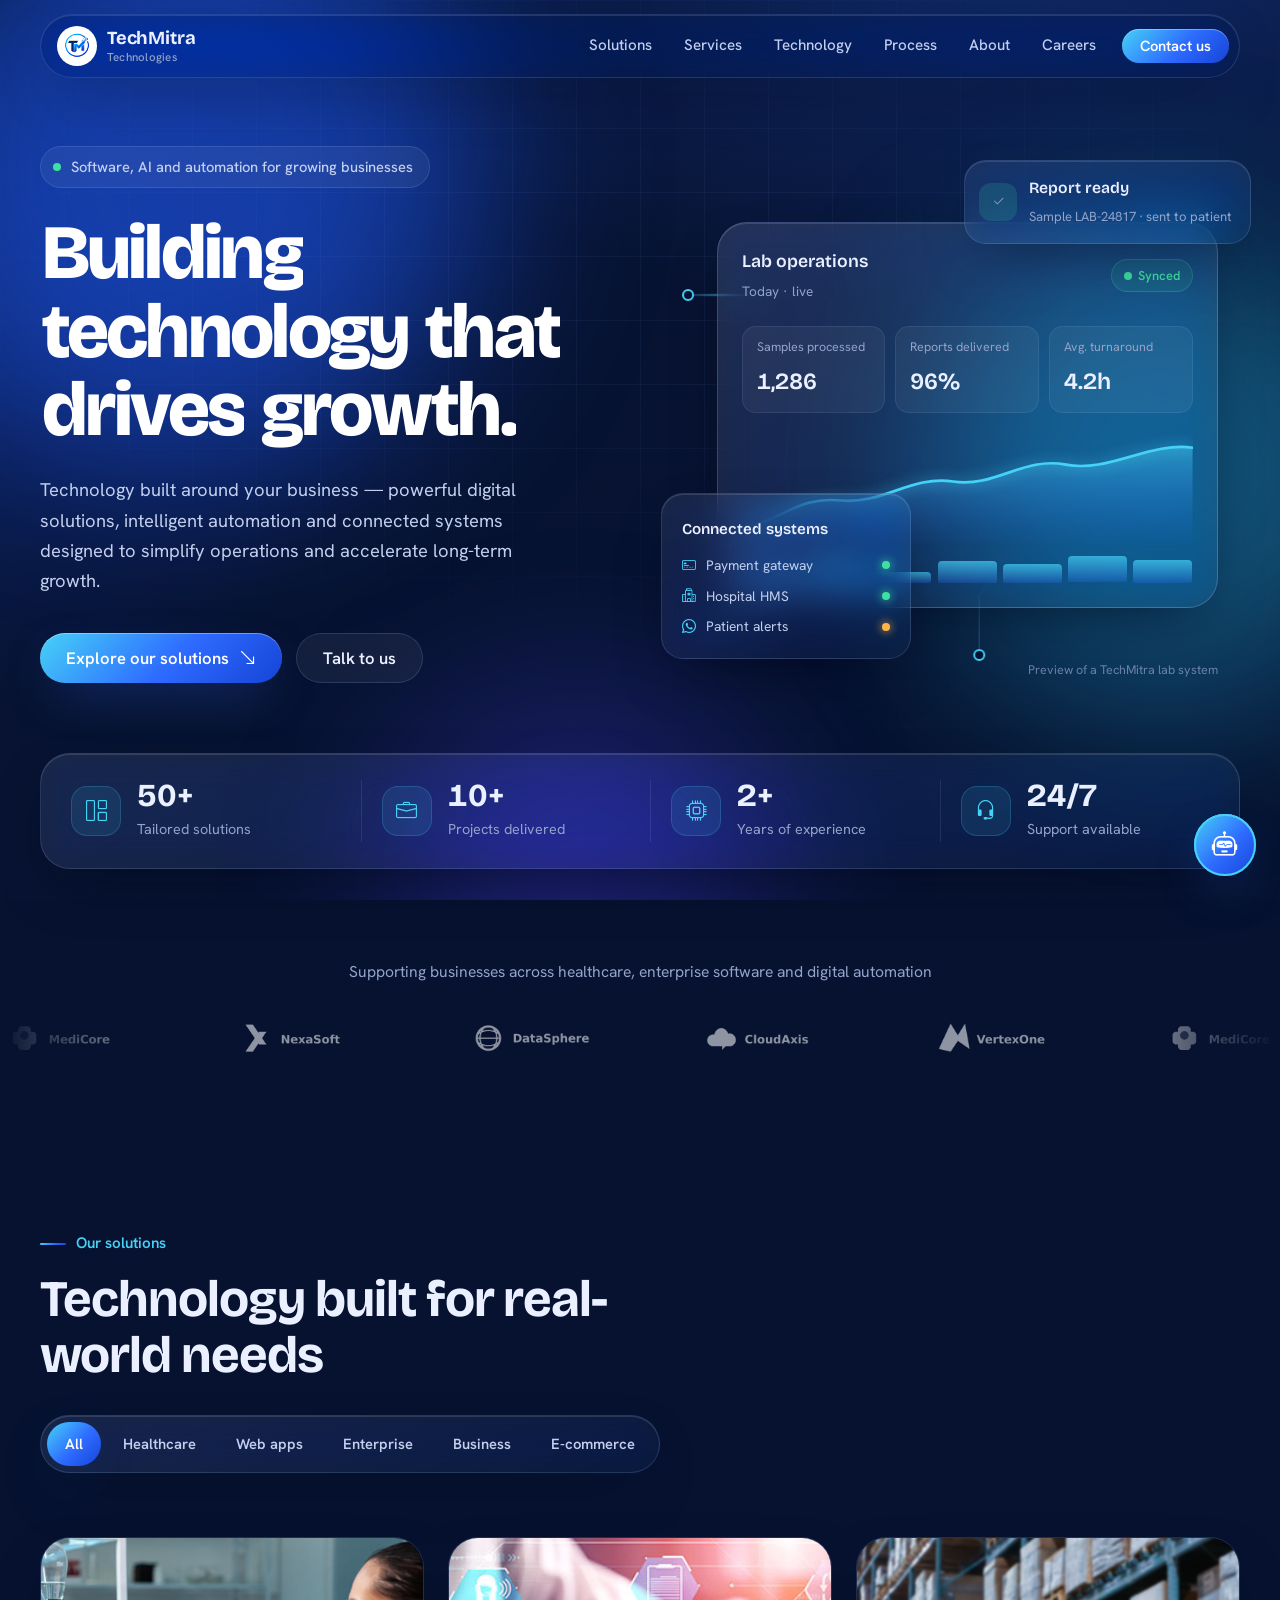
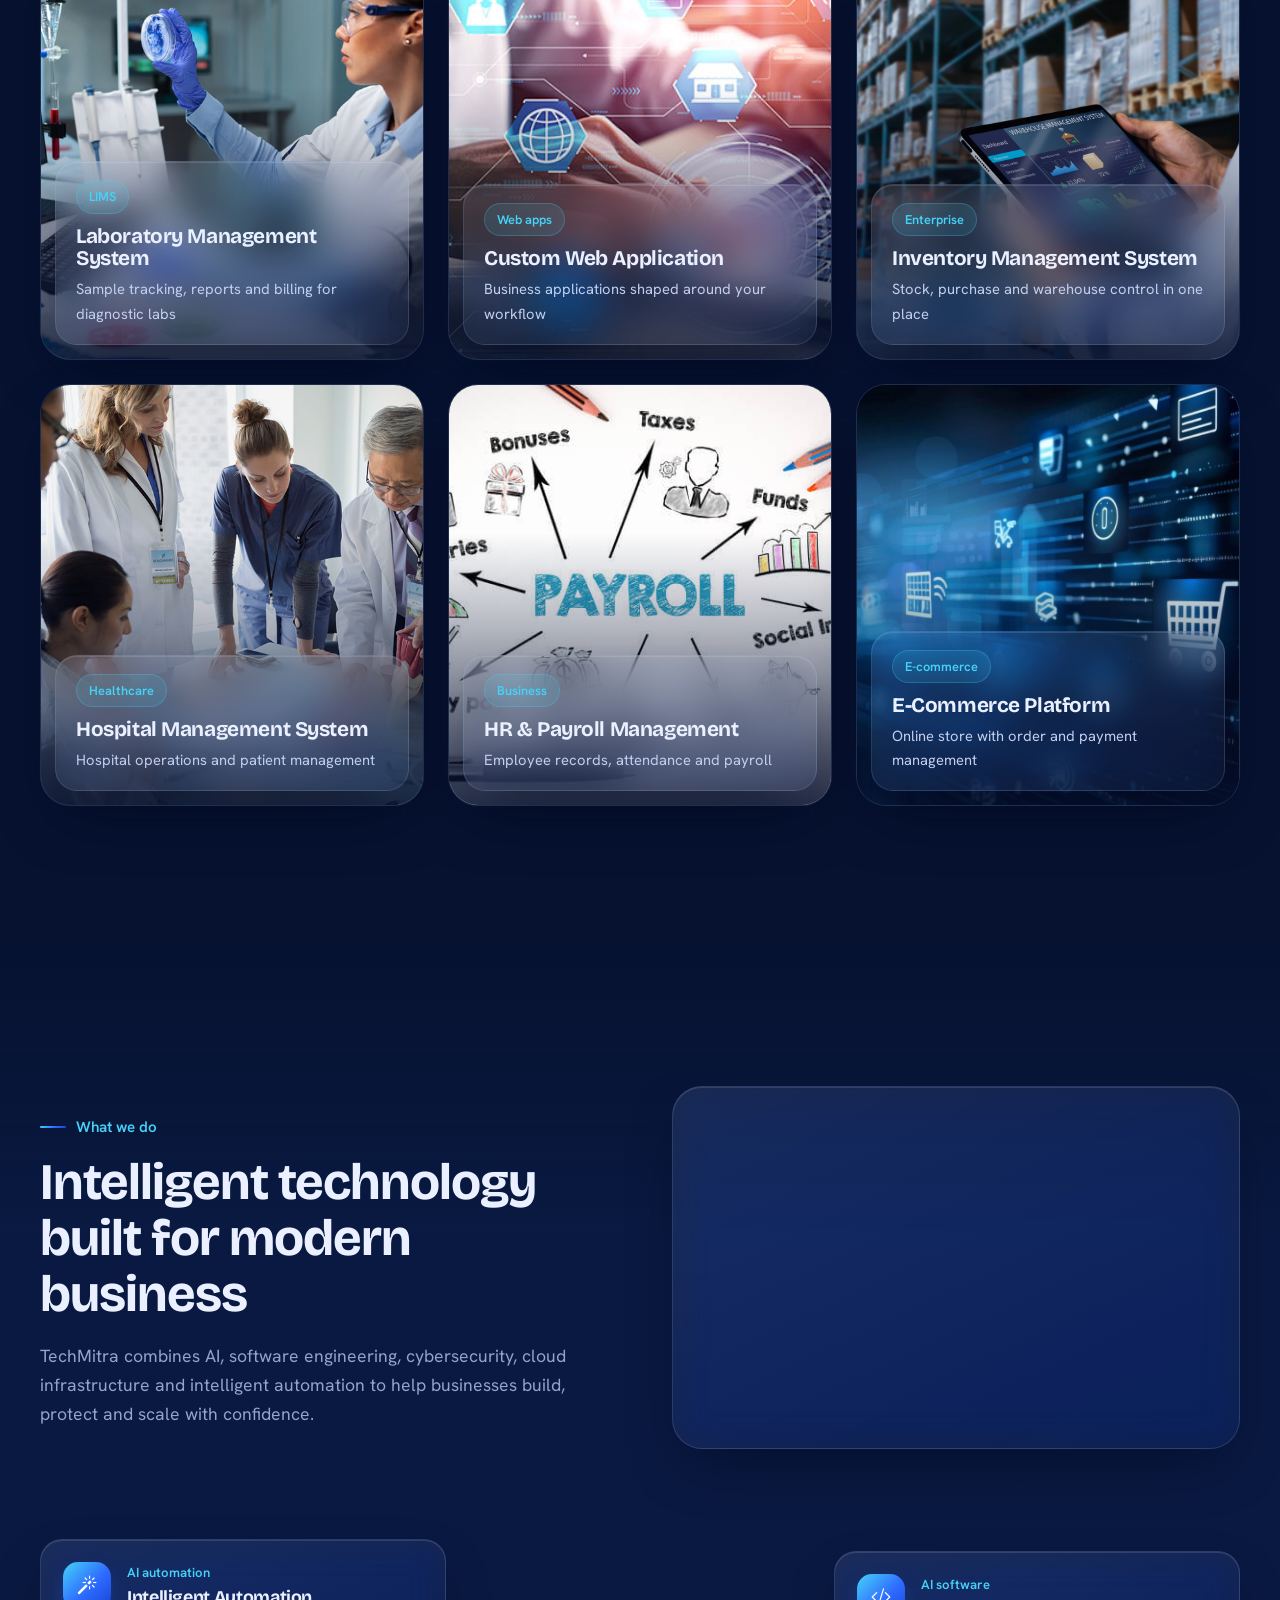
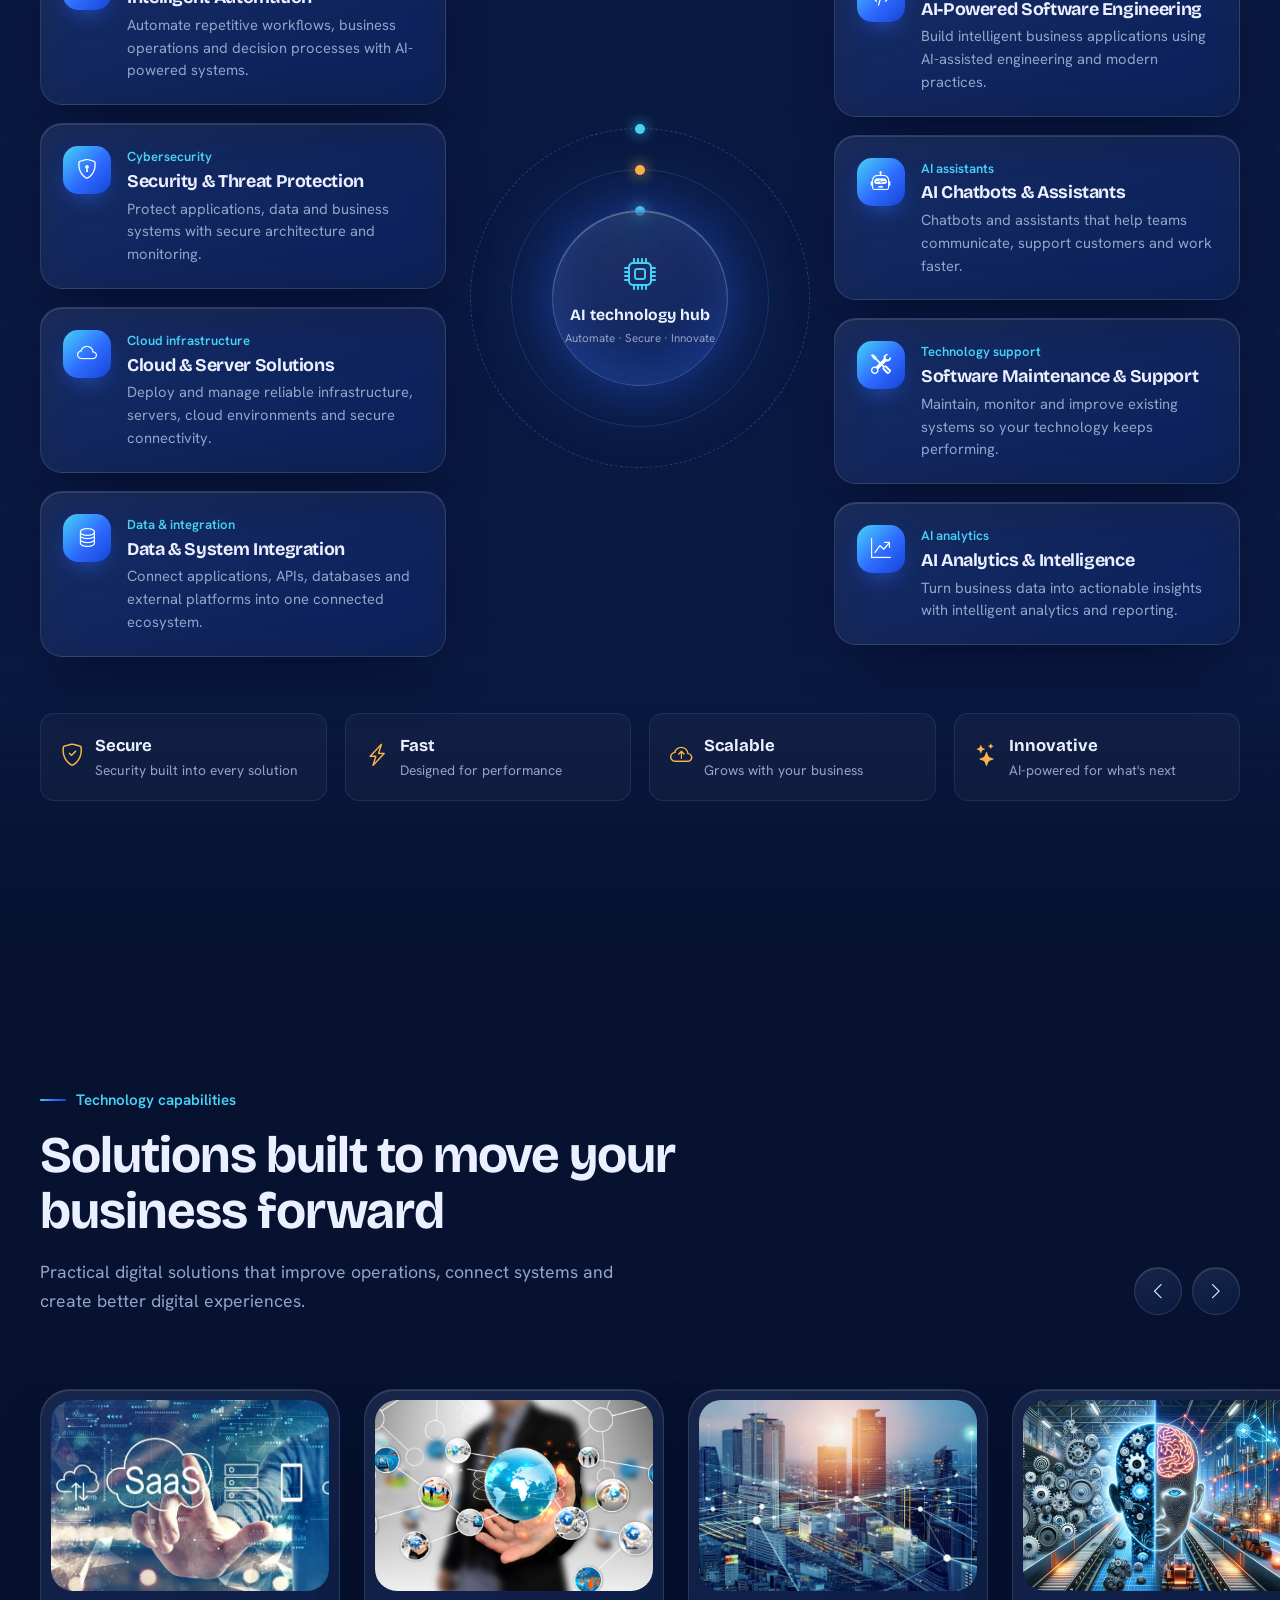
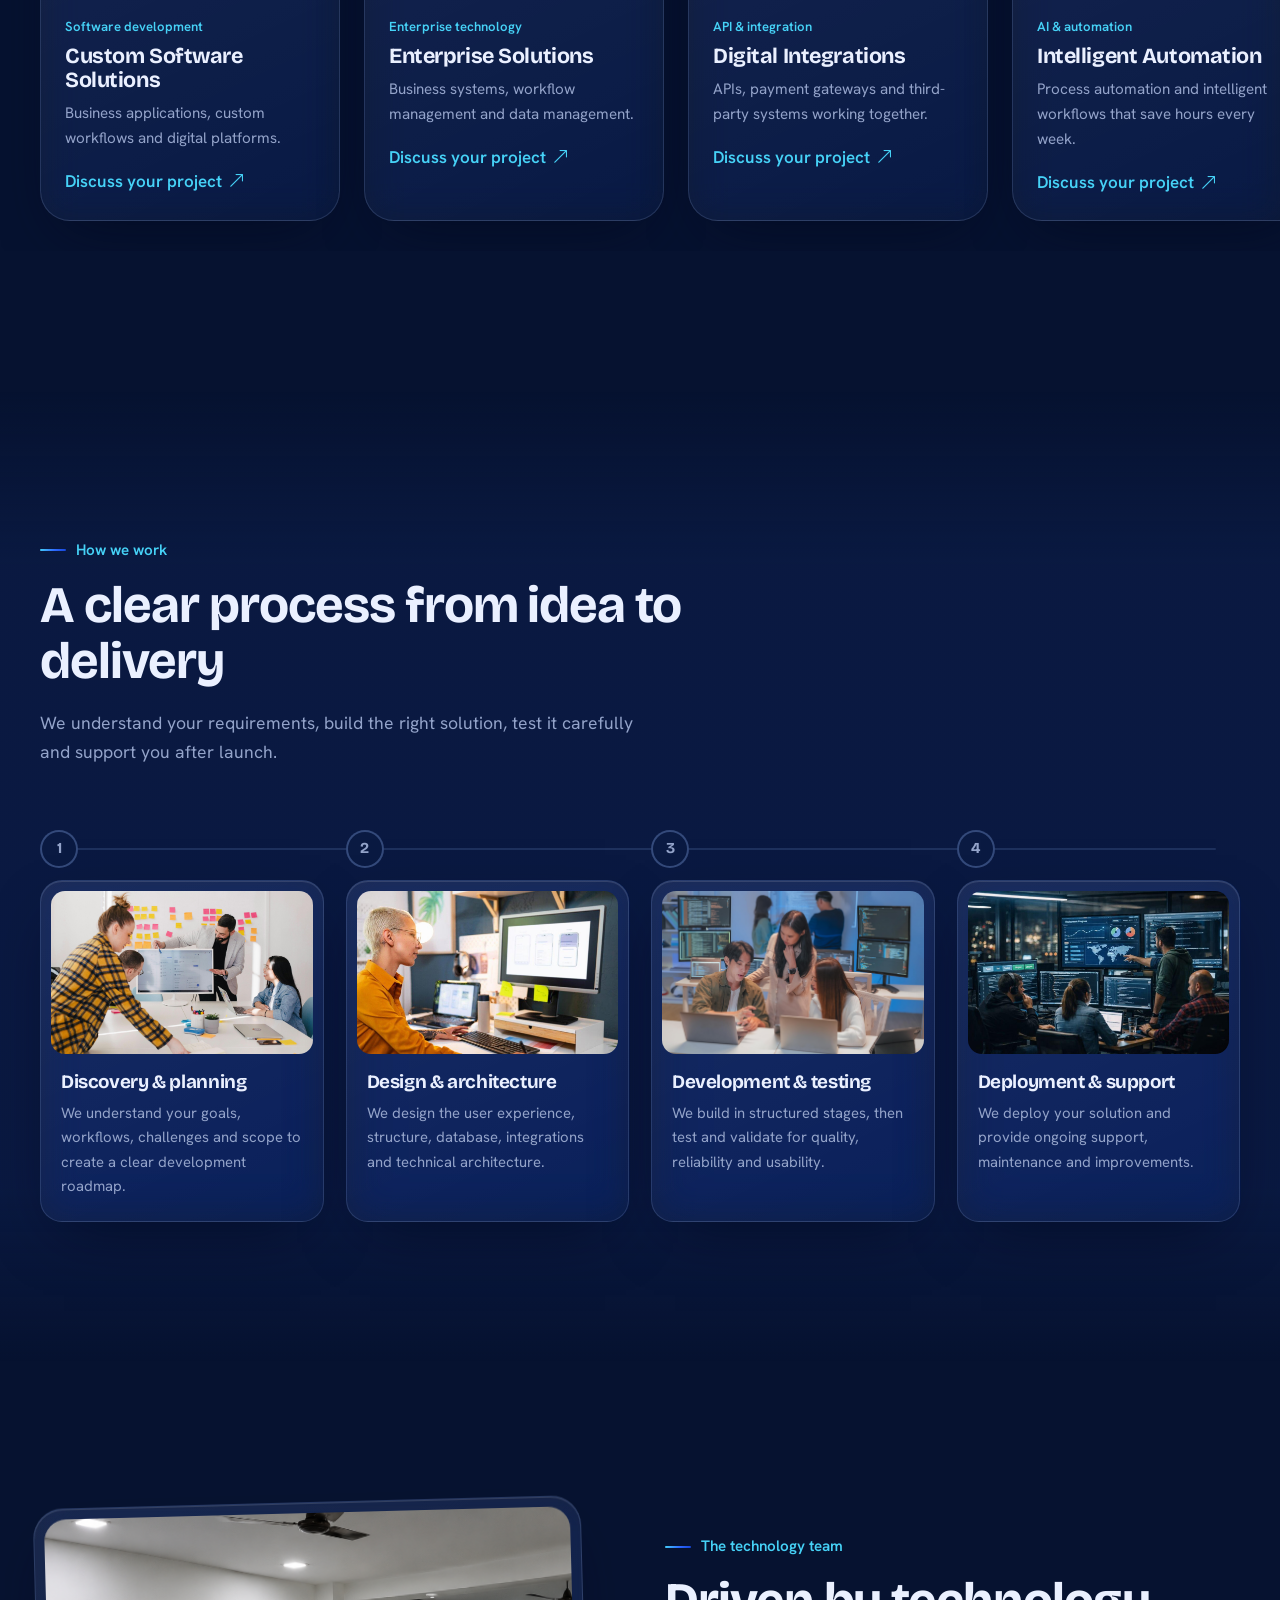
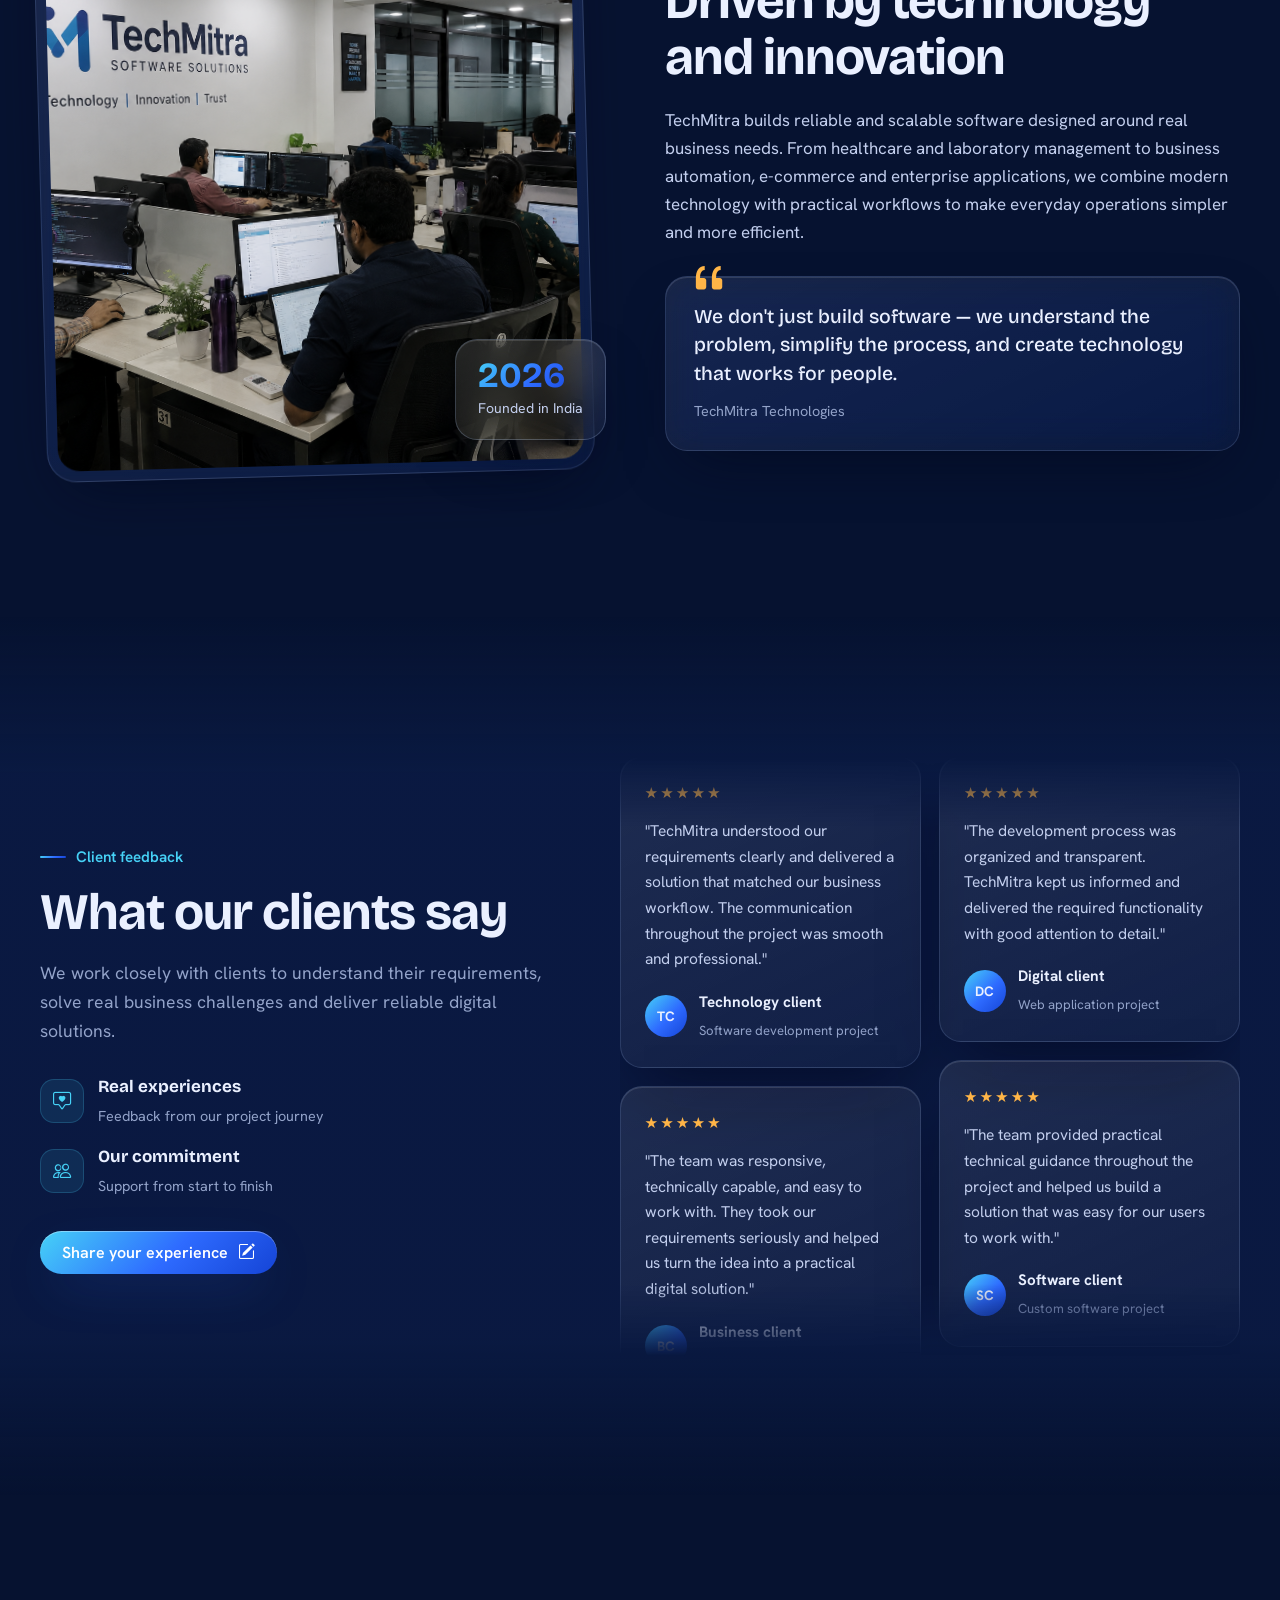
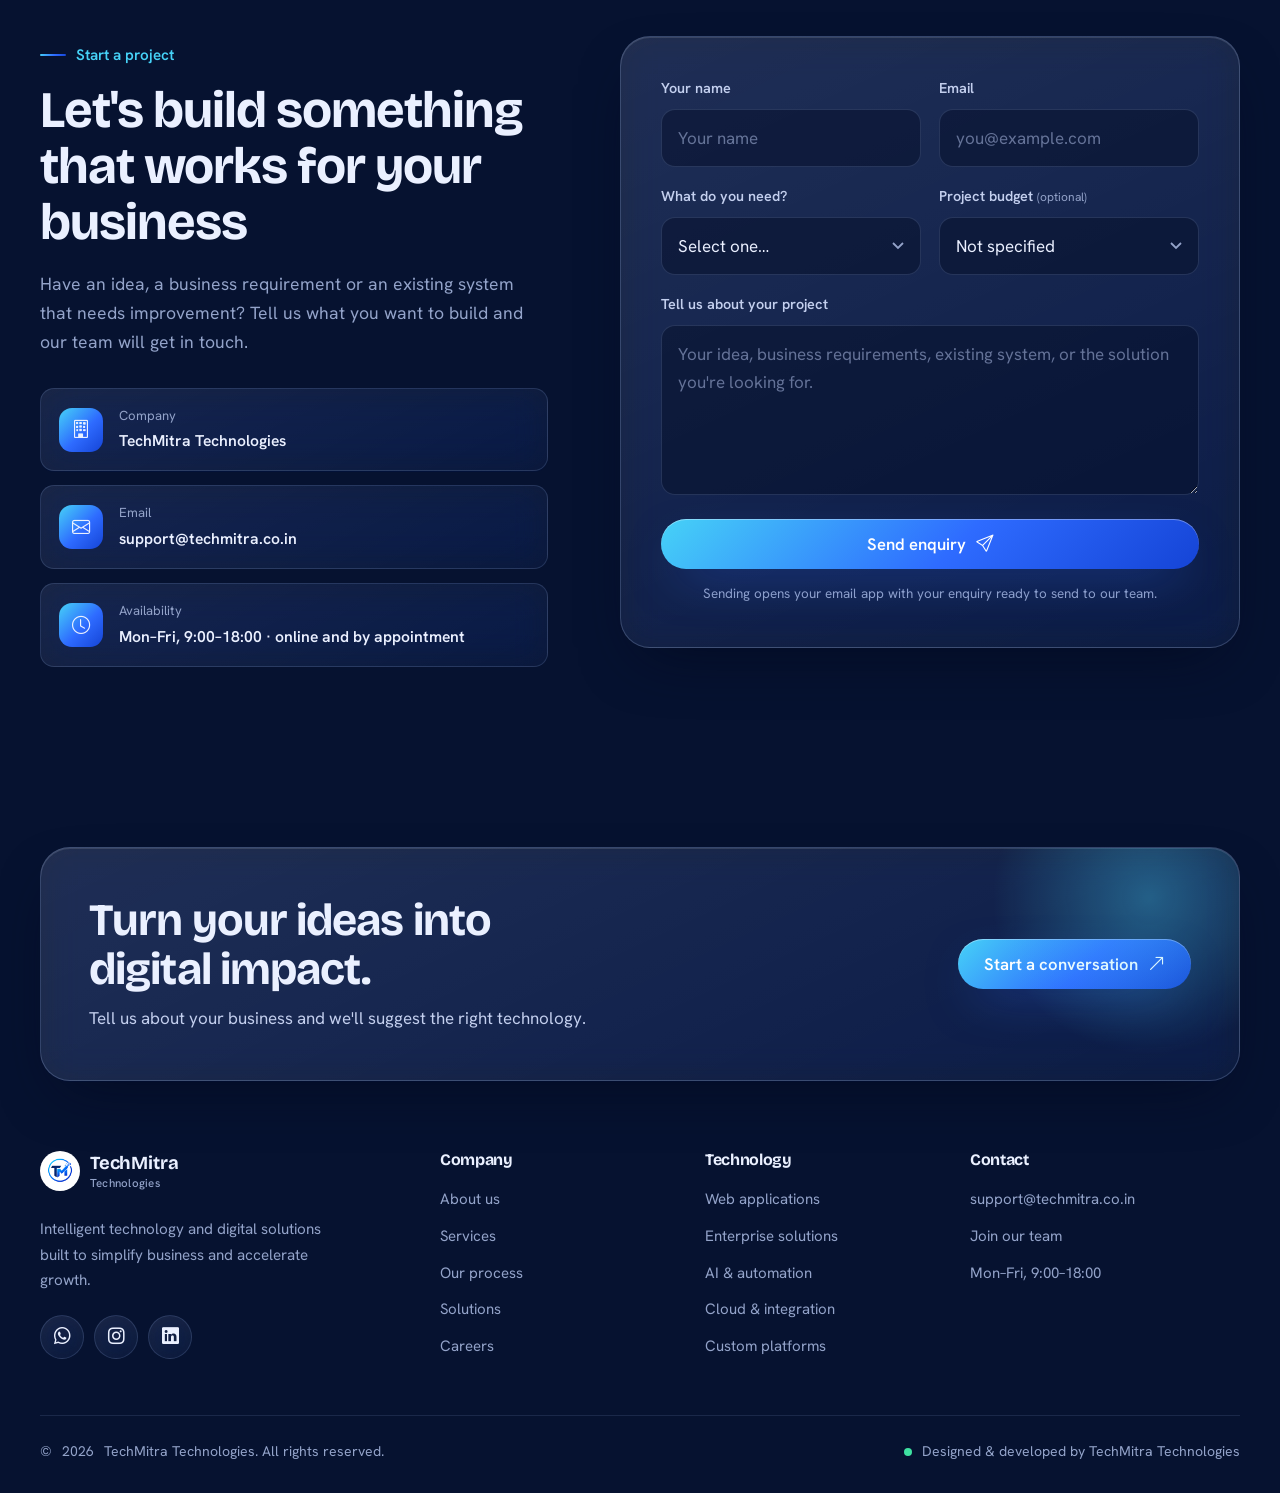
==== commit a07dd76c: "Redesign website with glass UI and animations New glassmorphism design system across homepage, caree" ====
--- a/index.html
+++ b/index.html
@@ -4,2706 +4,797 @@
   <meta charset="UTF-8">
   <meta name="viewport" content="width=device-width, initial-scale=1.0">
   <title>TechMitra Technologies | Software Development & Digital Solutions</title>
-  <link rel="icon" type="image/png" sizes="512x512" href="img/favicon.png">
-  <link rel="apple-touch-icon" sizes="512x512" href="img/favicon.png">
-  <meta name="description" content="TechMitra Technologies builds modern software and digital solutions that help businesses grow, adapt, and lead. Your trusted technology partner for custom software, web applications, mobile apps, enterprise solutions, cloud, AI, automation, and integrations.">
-  <meta name="keywords" content="TechMitra Technologies, software development, digital solutions, custom software, web application development, mobile app development, enterprise solutions, cloud solutions, AI automation, software integration">
+  <meta name="description" content="TechMitra Technologies builds modern software and digital solutions that help businesses grow, adapt, and lead. Your trusted technology partner for custom software, web applications, enterprise solutions, healthcare systems, cloud, AI, automation, and integrations.">
+  <meta name="keywords" content="TechMitra Technologies, software development, digital solutions, custom software, web application development, LIMS, hospital management system, enterprise solutions, cloud solutions, AI automation, software integration">
   <meta name="author" content="TechMitra Technologies">
+  <meta name="theme-color" content="#061230">
   <meta property="og:title" content="TechMitra Technologies | Software Development & Digital Solutions">
-  <meta property="og:description"content="Building modern software and digital solutions that help businesses grow, adapt, and lead. Your Trusted Technology Partner.">
+  <meta property="og:description" content="Building modern software and digital solutions that help businesses grow, adapt, and lead. Your Trusted Technology Partner.">
   <meta property="og:type" content="website">
   <meta property="og:url" content="https://techmitra.co.in/">
   <meta property="og:image" content="https://techmitra.co.in/img/favicon.png">
+  <link rel="icon" type="image/png" href="img/favicon.png">
+  <link rel="apple-touch-icon" href="img/favicon.png">
   <link rel="preconnect" href="https://fonts.googleapis.com">
   <link rel="preconnect" href="https://fonts.gstatic.com" crossorigin>
-  <link href="https://fonts.googleapis.com/css2?family=Cormorant+Garamond:ital,wght@0,500;0,600;0,700;1,500;1,600&family=Hanken+Grotesk:wght@400;500;600;700&display=swap"rel="stylesheet">
+  <link href="https://fonts.googleapis.com/css2?family=Bricolage+Grotesque:opsz,wght@12..96,400;12..96,500;12..96,600;12..96,700;12..96,800&family=Hanken+Grotesk:wght@400;500;600;700&display=swap" rel="stylesheet">
   <link rel="stylesheet" href="https://cdn.jsdelivr.net/npm/bootstrap-icons@1.13.1/font/bootstrap-icons.min.css">
-  <link rel="stylesheet" href="https://cdnjs.cloudflare.com/ajax/libs/font-awesome/6.5.2/css/all.min.css">
-  <link rel="stylesheet" href="css/vendor/bootstrap.min.css">
   <link rel="stylesheet" href="css/style.css">
 </head>
-<div class="tm-chatbot" id="tmChatbot">
-    <button class="tm-chatbot__button"
-            id="tmChatbotButton"
-            type="button"
-            aria-label="Open TechMitra AI Assistant"
-            aria-expanded="false">
-
-        <span class="tm-chatbot__glow"></span>
-
-        <span class="tm-chatbot__robot">
-            <svg viewBox="0 0 64 64"
-                 xmlns="http://www.w3.org/2000/svg"
-                 aria-hidden="true">
-                <line x1="32" y1="8"
-                      x2="32" y2="15"
-                      stroke="currentColor"
-                      stroke-width="2.5"
-                      stroke-linecap="round"/>
-
-                <circle cx="32" cy="6"
-                        r="3.5"
-                        fill="currentColor"/>
-                <rect x="11" y="15"
-                      width="42"
-                      height="34"
-                      rx="12"
-                      fill="currentColor"/>
-                <rect x="17" y="21"
-                      width="30"
-                      height="21"
-                      rx="8"
-                      fill="#09130f"/>
-                <circle cx="26" cy="31"
-                        r="3"
-                        fill="#d6b56d"/>
-
-                <circle cx="38" cy="31"
-                        r="3"
-                        fill="#d6b56d"/>
-
-                <path d="M25 37 Q32 42 39 37"
-                      fill="none"
-                      stroke="#d6b56d"
-                      stroke-width="2"
-                      stroke-linecap="round"/>
-
-                <rect x="6" y="27"
-                      width="6"
-                      height="12"
-                      rx="3"
-                      fill="currentColor"/>
-
-                <rect x="52" y="27"
-                      width="6"
-                      height="12"
-                      rx="3"
-                      fill="currentColor"/>
-
-            </svg>
-        </span>
-        <span class="tm-chatbot__status"></span>
-
-    </button>
-
-    <div class="tm-chatbot__window"
-         id="tmChatbotWindow"
-         aria-hidden="true">
-        <div class="tm-chatbot__header">
-
-            <div class="tm-chatbot__profile">
-
-                <div class="tm-chatbot__avatar">
-
-                    <svg viewBox="0 0 64 64"
-                         xmlns="http://www.w3.org/2000/svg">
-
-                        <rect x="10" y="16"
-                              width="44"
-                              height="34"
-                              rx="12"
-                              fill="currentColor"/>
-
-                        <circle cx="25" cy="31"
-                                r="3"
-                                fill="#09130f"/>
-
-                        <circle cx="39" cy="31"
-                                r="3"
-                                fill="#09130f"/>
-
-                        <path d="M25 38 Q32 43 39 38"
-                              fill="none"
-                              stroke="#09130f"
-                              stroke-width="2"
-                              stroke-linecap="round"/>
-
-                    </svg>
-
-                </div>
-
-
-                <div class="tm-chatbot__profile-text">
-
-                    <strong>
-                        TechMitra Assistant
-                    </strong>
-
-                    <span>
-                        <i></i>
-                        Online
-                    </span>
-
-                </div>
-
-            </div>
-            <button class="tm-chatbot__close"
-                    id="tmChatbotClose"
-                    type="button"
-                    aria-label="Close chatbot">
-
-                <span></span>
-                <span></span>
-
+<body>
+
+  <!-- Page loader -->
+  <div class="loader" id="pageLoader" aria-hidden="true">
+    <div class="loader__mark">
+      <img src="img/favicon.png" alt="">
+      <span class="loader__ring"></span>
+    </div>
+  </div>
+
+  <a class="skip-link" href="#main">Skip to content</a>
+
+  <!-- Ambient glass background -->
+  <div class="aurora" aria-hidden="true">
+    <span class="aurora__blob aurora__blob--a"></span>
+    <span class="aurora__blob aurora__blob--b"></span>
+    <span class="aurora__blob aurora__blob--c"></span>
+    <span class="aurora__grid"></span>
+    <span class="aurora__noise"></span>
+  </div>
+
+  <div class="scroll-progress" id="scrollProgress" aria-hidden="true"></div>
+
+  <!-- ============ HEADER ============ -->
+  <header class="nav" id="siteHeader">
+    <div class="nav__bar glass">
+      <a class="brand" href="#top" aria-label="TechMitra Technologies — home">
+        <img src="img/favicon.png" alt="" class="brand__logo" width="40" height="40">
+        <span class="brand__text">TechMitra <small>Technologies</small></span>
+      </a>
+
+      <nav class="nav__links" id="mainNav" aria-label="Primary">
+        <span class="nav__indicator" id="navIndicator" aria-hidden="true"></span>
+        <a href="#Solutions">Solutions</a>
+        <a href="#services">Services</a>
+        <a href="#Technology">Technology</a>
+        <a href="#process">Process</a>
+        <a href="#studio">About</a>
+        <a href="careers.html">Careers</a>
+        <a href="#contact" class="btn btn--primary btn--sm nav__cta">Contact us</a>
+      </nav>
+
+      <button class="nav__toggle" id="navToggle" aria-label="Open menu" aria-expanded="false" aria-controls="mainNav">
+        <span></span><span></span><span></span>
+      </button>
+    </div>
+  </header>
+  <div class="nav-backdrop" id="navBackdrop" hidden></div>
+
+  <main id="main">
+
+    <!-- ============ HERO ============ -->
+    <section class="hero" id="top">
+      <div class="container hero__grid">
+        <div class="hero__copy">
+          <p class="hero__kicker" data-intro>
+            <span class="live-dot"></span>
+            Software, AI and automation for growing businesses
+          </p>
+
+          <h1 class="hero__title" data-split>Building technology that drives growth.</h1>
+
+          <p class="hero__lead" data-intro>
+            Technology built around your business — powerful digital solutions, intelligent automation and connected systems designed to simplify operations and accelerate long-term growth.
+          </p>
+
+          <div class="hero__actions" data-intro>
+            <a href="#Solutions" class="btn btn--primary btn--lg magnetic">
+              Explore our solutions
+              <i class="bi bi-arrow-down-right"></i>
+            </a>
+            <a href="#contact" class="btn btn--glass btn--lg magnetic">Talk to us</a>
+          </div>
+        </div>
+
+        <!-- Live glass dashboard -->
+        <div class="board" aria-hidden="true">
+          <svg class="board__traces" viewBox="0 0 560 520" preserveAspectRatio="none">
+            <defs>
+              <linearGradient id="traceGrad" x1="0" x2="1">
+                <stop offset="0" stop-color="#46D2F7" stop-opacity="0"/>
+                <stop offset=".5" stop-color="#46D2F7"/>
+                <stop offset="1" stop-color="#2E6BFF" stop-opacity="0"/>
+              </linearGradient>
+            </defs>
+            <path class="trace" d="M40 470 H150 L200 420 V330"/>
+            <path class="trace" d="M520 60 H430 L390 100 V150"/>
+            <path class="trace" d="M300 500 V440 L340 400 H420"/>
+            <path class="trace" d="M10 140 H90 L120 170 H170"/>
+            <path class="trace trace--pulse" d="M40 470 H150 L200 420 V330"/>
+            <path class="trace trace--pulse" d="M520 60 H430 L390 100 V150"/>
+            <path class="trace trace--pulse" d="M300 500 V440 L340 400 H420"/>
+            <path class="trace trace--pulse" d="M10 140 H90 L120 170 H170"/>
+            <circle class="node" cx="40" cy="470" r="5"/>
+            <circle class="node" cx="520" cy="60" r="5"/>
+            <circle class="node" cx="300" cy="500" r="5"/>
+            <circle class="node" cx="10" cy="140" r="5"/>
+          </svg>
+
+          <div class="panel panel--main glass glass--strong" data-board="main">
+            <div class="panel__head">
+              <div>
+                <strong>Lab operations</strong>
+                <span>Today · live</span>
+              </div>
+              <span class="chip chip--live"><span class="live-dot"></span> Synced</span>
+            </div>
+
+            <div class="panel__kpis">
+              <div>
+                <span>Samples processed</span>
+                <strong data-ticker="1284">1,284</strong>
+              </div>
+              <div>
+                <span>Reports delivered</span>
+                <strong>96%</strong>
+              </div>
+              <div>
+                <span>Avg. turnaround</span>
+                <strong>4.2h</strong>
+              </div>
+            </div>
+
+            <div class="panel__chart">
+              <svg viewBox="0 0 320 110" preserveAspectRatio="none">
+                <defs>
+                  <linearGradient id="areaGrad" x1="0" y1="0" x2="0" y2="1">
+                    <stop offset="0" stop-color="#46D2F7" stop-opacity=".45"/>
+                    <stop offset="1" stop-color="#2E6BFF" stop-opacity="0"/>
+                  </linearGradient>
+                </defs>
+                <path class="chart__area" d="M0 90 C30 82 40 60 70 64 S120 40 150 46 S200 22 230 30 S290 8 320 14 V110 H0Z" fill="url(#areaGrad)"/>
+                <path class="chart__line" d="M0 90 C30 82 40 60 70 64 S120 40 150 46 S200 22 230 30 S290 8 320 14"/>
+              </svg>
+              <div class="panel__bars">
+                <span style="--h:42%"></span><span style="--h:58%"></span><span style="--h:36%"></span>
+                <span style="--h:72%"></span><span style="--h:64%"></span><span style="--h:88%"></span>
+                <span style="--h:76%"></span>
+              </div>
+            </div>
+          </div>
+
+          <div class="panel panel--toast glass" data-board="toast">
+            <span class="panel__icon panel__icon--ok"><i class="bi bi-check2"></i></span>
+            <div>
+              <strong>Report ready</strong>
+              <span id="toastId">Sample LAB-24817 · sent to patient</span>
+            </div>
+          </div>
+
+          <div class="panel panel--sync glass" data-board="sync">
+            <strong>Connected systems</strong>
+            <ul>
+              <li><i class="bi bi-credit-card-2-front"></i> Payment gateway <span class="ok"></span></li>
+              <li><i class="bi bi-hospital"></i> Hospital HMS <span class="ok"></span></li>
+              <li><i class="bi bi-whatsapp"></i> Patient alerts <span class="ok ok--busy"></span></li>
+            </ul>
+          </div>
+
+          <p class="board__caption">Preview of a TechMitra lab system</p>
+        </div>
+      </div>
+
+      <div class="container">
+        <div class="stats glass" data-reveal>
+          <div class="stat">
+            <i class="bi bi-grid-1x2"></i>
+            <div>
+              <strong><span class="counter" data-target="50">0</span>+</strong>
+              <span>Tailored solutions</span>
+            </div>
+          </div>
+          <div class="stat">
+            <i class="bi bi-briefcase"></i>
+            <div>
+              <strong><span class="counter" data-target="10">0</span>+</strong>
+              <span>Projects delivered</span>
+            </div>
+          </div>
+          <div class="stat">
+            <i class="bi bi-cpu"></i>
+            <div>
+              <strong><span class="counter" data-target="2">0</span>+</strong>
+              <span>Years of experience</span>
+            </div>
+          </div>
+          <div class="stat">
+            <i class="bi bi-headset"></i>
+            <div>
+              <strong>24/7</strong>
+              <span>Support available</span>
+            </div>
+          </div>
+        </div>
+      </div>
+    </section>
+
+    <!-- ============ TRUSTED ============ -->
+    <section class="trusted" aria-label="Trusted technology partners">
+      <div class="container">
+        <p class="trusted__title" data-reveal>Supporting businesses across healthcare, enterprise software and digital automation</p>
+      </div>
+      <div class="marquee" data-reveal>
+        <div class="marquee__track">
+          <img src="img/medicore.png" alt="MediCore">
+          <img src="img/nexasoft.png" alt="NexaSoft">
+          <img src="img/datasphere.png" alt="DataSphere">
+          <img src="img/cloudaxis.png" alt="CloudAxis">
+          <img src="img/vertexone.png" alt="VertexOne">
+          <img src="img/medicore.png" alt="" aria-hidden="true">
+          <img src="img/nexasoft.png" alt="" aria-hidden="true">
+          <img src="img/datasphere.png" alt="" aria-hidden="true">
+          <img src="img/cloudaxis.png" alt="" aria-hidden="true">
+          <img src="img/vertexone.png" alt="" aria-hidden="true">
+        </div>
+      </div>
+    </section>
+
+    <!-- ============ SOLUTIONS ============ -->
+    <section class="section" id="Solutions" aria-label="Our solutions">
+      <div class="container">
+        <div class="section__head section__head--split">
+          <div data-reveal>
+            <p class="kicker">Our solutions</p>
+            <h2 class="section__title">Technology built for real-world needs</h2>
+          </div>
+
+          <div class="filters glass" id="projectFilters" role="group" aria-label="Filter solutions by type" data-reveal>
+            <span class="filters__pill" id="filterPill" aria-hidden="true"></span>
+            <button class="filter-btn is-active" data-filter="all" aria-pressed="true">All</button>
+            <button class="filter-btn" data-filter="healthcare" aria-pressed="false">Healthcare</button>
+            <button class="filter-btn" data-filter="web" aria-pressed="false">Web apps</button>
+            <button class="filter-btn" data-filter="enterprise" aria-pressed="false">Enterprise</button>
+            <button class="filter-btn" data-filter="business" aria-pressed="false">Business</button>
+            <button class="filter-btn" data-filter="ecommerce" aria-pressed="false">E-commerce</button>
+          </div>
+        </div>
+
+        <div class="projects" id="projectsGrid">
+          <article class="project" data-category="healthcare" data-reveal>
+            <div class="project__media"><img src="img/lab-management.jpg" alt="Laboratory Management System" loading="lazy"></div>
+            <div class="project__body glass">
+              <span class="tag">LIMS</span>
+              <h3>Laboratory Management System</h3>
+              <p>Sample tracking, reports and billing for diagnostic labs</p>
+            </div>
+          </article>
+          <article class="project" data-category="web" data-reveal>
+            <div class="project__media"><img src="img/webapplication_new.jpg" alt="Custom Web Application" loading="lazy"></div>
+            <div class="project__body glass">
+              <span class="tag">Web apps</span>
+              <h3>Custom Web Application</h3>
+              <p>Business applications shaped around your workflow</p>
+            </div>
+          </article>
+          <article class="project" data-category="enterprise" data-reveal>
+            <div class="project__media"><img src="img/Inventory.jpg" alt="Inventory Management System" loading="lazy"></div>
+            <div class="project__body glass">
+              <span class="tag">Enterprise</span>
+              <h3>Inventory Management System</h3>
+              <p>Stock, purchase and warehouse control in one place</p>
+            </div>
+          </article>
+          <article class="project" data-category="healthcare" data-reveal>
+            <div class="project__media"><img src="img/Hospital_Management.jpg" alt="Hospital Management System" loading="lazy"></div>
+            <div class="project__body glass">
+              <span class="tag">Healthcare</span>
+              <h3>Hospital Management System</h3>
+              <p>Hospital operations and patient management</p>
+            </div>
+          </article>
+          <article class="project" data-category="business" data-reveal>
+            <div class="project__media"><img src="img/Payroll.jpeg" alt="HR and Payroll Management System" loading="lazy"></div>
+            <div class="project__body glass">
+              <span class="tag">Business</span>
+              <h3>HR &amp; Payroll Management</h3>
+              <p>Employee records, attendance and payroll</p>
+            </div>
+          </article>
+          <article class="project" data-category="ecommerce" data-reveal>
+            <div class="project__media"><img src="img/E-Commerce.jpeg" alt="E-Commerce Platform" loading="lazy"></div>
+            <div class="project__body glass">
+              <span class="tag">E-commerce</span>
+              <h3>E-Commerce Platform</h3>
+              <p>Online store with order and payment management</p>
+            </div>
+          </article>
+        </div>
+
+        <p id="filterEmpty" class="empty" hidden>No solutions in this category yet. Choose another filter or <a href="#contact">tell us what you need</a>.</p>
+      </div>
+    </section>
+
+    <!-- ============ SERVICES ============ -->
+    <section class="section section--band" id="services" aria-label="Services">
+      <div class="container">
+        <div class="services__intro">
+          <div data-reveal>
+            <p class="kicker">What we do</p>
+            <h2 class="section__title">Intelligent technology built for modern business</h2>
+            <p class="section__lead">
+              TechMitra combines AI, software engineering, cybersecurity, cloud infrastructure and intelligent automation to help businesses build, protect and scale with confidence.
+            </p>
+          </div>
+          <div class="video-frame glass" data-reveal>
+            <video autoplay muted loop playsinline preload="metadata">
+              <source src="assets/videos/Development.mp4" type="video/mp4">
+            </video>
+          </div>
+        </div>
+
+        <div class="hub">
+          <div class="hub__col">
+            <article class="service glass spot" data-reveal>
+              <span class="service__icon"><i class="bi bi-magic"></i></span>
+              <span class="service__label">AI automation</span>
+              <h3>Intelligent Automation</h3>
+              <p>Automate repetitive workflows, business operations and decision processes with AI-powered systems.</p>
+            </article>
+            <article class="service glass spot" data-reveal>
+              <span class="service__icon"><i class="bi bi-shield-lock"></i></span>
+              <span class="service__label">Cybersecurity</span>
+              <h3>Security &amp; Threat Protection</h3>
+              <p>Protect applications, data and business systems with secure architecture and monitoring.</p>
+            </article>
+            <article class="service glass spot" data-reveal>
+              <span class="service__icon"><i class="bi bi-cloud"></i></span>
+              <span class="service__label">Cloud infrastructure</span>
+              <h3>Cloud &amp; Server Solutions</h3>
+              <p>Deploy and manage reliable infrastructure, servers, cloud environments and secure connectivity.</p>
+            </article>
+            <article class="service glass spot" data-reveal>
+              <span class="service__icon"><i class="bi bi-database"></i></span>
+              <span class="service__label">Data &amp; integration</span>
+              <h3>Data &amp; System Integration</h3>
+              <p>Connect applications, APIs, databases and external platforms into one connected ecosystem.</p>
+            </article>
+          </div>
+
+          <div class="core" data-reveal aria-hidden="true">
+            <span class="core__orbit core__orbit--1"><i></i></span>
+            <span class="core__orbit core__orbit--2"><i></i></span>
+            <span class="core__orbit core__orbit--3"><i></i></span>
+            <div class="core__sphere glass glass--strong">
+              <i class="bi bi-cpu"></i>
+              <strong>AI technology hub</strong>
+              <span>Automate · Secure · Innovate</span>
+            </div>
+          </div>
+
+          <div class="hub__col">
+            <article class="service glass spot" data-reveal>
+              <span class="service__icon"><i class="bi bi-code-slash"></i></span>
+              <span class="service__label">AI software</span>
+              <h3>AI-Powered Software Engineering</h3>
+              <p>Build intelligent business applications using AI-assisted engineering and modern practices.</p>
+            </article>
+            <article class="service glass spot" data-reveal>
+              <span class="service__icon"><i class="bi bi-robot"></i></span>
+              <span class="service__label">AI assistants</span>
+              <h3>AI Chatbots &amp; Assistants</h3>
+              <p>Chatbots and assistants that help teams communicate, support customers and work faster.</p>
+            </article>
+            <article class="service glass spot" data-reveal>
+              <span class="service__icon"><i class="bi bi-tools"></i></span>
+              <span class="service__label">Technology support</span>
+              <h3>Software Maintenance &amp; Support</h3>
+              <p>Maintain, monitor and improve existing systems so your technology keeps performing.</p>
+            </article>
+            <article class="service glass spot" data-reveal>
+              <span class="service__icon"><i class="bi bi-graph-up-arrow"></i></span>
+              <span class="service__label">AI analytics</span>
+              <h3>AI Analytics &amp; Intelligence</h3>
+              <p>Turn business data into actionable insights with intelligent analytics and reporting.</p>
+            </article>
+          </div>
+        </div>
+
+        <div class="benefits" data-reveal>
+          <div><i class="bi bi-shield-check"></i><strong>Secure</strong><span>Security built into every solution</span></div>
+          <div><i class="bi bi-lightning-charge"></i><strong>Fast</strong><span>Designed for performance</span></div>
+          <div><i class="bi bi-cloud-arrow-up"></i><strong>Scalable</strong><span>Grows with your business</span></div>
+          <div><i class="bi bi-stars"></i><strong>Innovative</strong><span>AI-powered for what's next</span></div>
+        </div>
+      </div>
+    </section>
+
+    <!-- ============ TECHNOLOGY ============ -->
+    <section class="section" id="Technology" aria-label="Technology capabilities">
+      <div class="container">
+        <div class="section__head section__head--split">
+          <div data-reveal>
+            <p class="kicker">Technology capabilities</p>
+            <h2 class="section__title">Solutions built to move your business forward</h2>
+            <p class="section__lead">Practical digital solutions that improve operations, connect systems and create better digital experiences.</p>
+          </div>
+          <div class="slider-ctrl" data-reveal>
+            <button class="round-btn glass" id="prodPrev" aria-label="Previous capability"><i class="bi bi-chevron-left"></i></button>
+            <button class="round-btn glass" id="prodNext" aria-label="Next capability"><i class="bi bi-chevron-right"></i></button>
+          </div>
+        </div>
+      </div>
+
+      <div class="track" id="productsTrack" tabindex="0" aria-label="Technology capabilities, scrollable">
+        <article class="capability glass spot" data-reveal>
+          <div class="capability__media"><img src="img/service-softwar.jfif" alt="Custom software development" loading="lazy"></div>
+          <div class="capability__body">
+            <span class="service__label">Software development</span>
+            <h3>Custom Software Solutions</h3>
+            <p>Business applications, custom workflows and digital platforms.</p>
+            <a href="#contact" class="link">Discuss your project <i class="bi bi-arrow-up-right"></i></a>
+          </div>
+        </article>
+        <article class="capability glass spot" data-reveal>
+          <div class="capability__media"><img src="img/Enterprise Solutions.jpg" alt="Enterprise software solutions" loading="lazy"></div>
+          <div class="capability__body">
+            <span class="service__label">Enterprise technology</span>
+            <h3>Enterprise Solutions</h3>
+            <p>Business systems, workflow management and data management.</p>
+            <a href="#contact" class="link">Discuss your project <i class="bi bi-arrow-up-right"></i></a>
+          </div>
+        </article>
+        <article class="capability glass spot" data-reveal>
+          <div class="capability__media"><img src="img/Digital Integrations.jfif" alt="API and system integration" loading="lazy"></div>
+          <div class="capability__body">
+            <span class="service__label">API &amp; integration</span>
+            <h3>Digital Integrations</h3>
+            <p>APIs, payment gateways and third-party systems working together.</p>
+            <a href="#contact" class="link">Discuss your project <i class="bi bi-arrow-up-right"></i></a>
+          </div>
+        </article>
+        <article class="capability glass spot" data-reveal>
+          <div class="capability__media"><img src="img/AI & Automation.png" alt="AI and automation" loading="lazy"></div>
+          <div class="capability__body">
+            <span class="service__label">AI &amp; automation</span>
+            <h3>Intelligent Automation</h3>
+            <p>Process automation and intelligent workflows that save hours every week.</p>
+            <a href="#contact" class="link">Discuss your project <i class="bi bi-arrow-up-right"></i></a>
+          </div>
+        </article>
+      </div>
+    </section>
+
+    <!-- ============ PROCESS ============ -->
+    <section class="section section--band" id="process" aria-label="How we work">
+      <div class="container">
+        <div class="section__head" data-reveal>
+          <p class="kicker">How we work</p>
+          <h2 class="section__title">A clear process from idea to delivery</h2>
+          <p class="section__lead">We understand your requirements, build the right solution, test it carefully and support you after launch.</p>
+        </div>
+
+        <div class="timeline" id="timeline">
+          <div class="timeline__rail" aria-hidden="true"><span class="timeline__fill" id="timelineFill"></span></div>
+
+          <article class="step" data-reveal>
+            <span class="step__node">1</span>
+            <div class="step__card glass spot">
+              <div class="step__media"><img src="img/discovery-planning.jfif" alt="Team planning a software project" loading="lazy"></div>
+              <h3>Discovery &amp; planning</h3>
+              <p>We understand your goals, workflows, challenges and scope to create a clear development roadmap.</p>
+            </div>
+          </article>
+          <article class="step" data-reveal>
+            <span class="step__node">2</span>
+            <div class="step__card glass spot">
+              <div class="step__media"><img src="img/design-architecture.jfif" alt="Software design and architecture" loading="lazy"></div>
+              <h3>Design &amp; architecture</h3>
+              <p>We design the user experience, structure, database, integrations and technical architecture.</p>
+            </div>
+          </article>
+          <article class="step" data-reveal>
+            <span class="step__node">3</span>
+            <div class="step__card glass spot">
+              <div class="step__media"><img src="img/development-testing.jfif" alt="Software development and testing" loading="lazy"></div>
+              <h3>Development &amp; testing</h3>
+              <p>We build in structured stages, then test and validate for quality, reliability and usability.</p>
+            </div>
+          </article>
+          <article class="step" data-reveal>
+            <span class="step__node">4</span>
+            <div class="step__card glass spot">
+              <div class="step__media"><img src="img/deployment-support.jfif" alt="Deployment and software support" loading="lazy"></div>
+              <h3>Deployment &amp; support</h3>
+              <p>We deploy your solution and provide ongoing support, maintenance and improvements.</p>
+            </div>
+          </article>
+        </div>
+      </div>
+    </section>
+
+    <!-- ============ ABOUT ============ -->
+    <section class="section" id="studio" aria-label="About TechMitra">
+      <div class="container about">
+        <div class="about__media" data-reveal>
+          <div class="about__frame glass">
+            <img src="img/TechMitra.png" alt="The TechMitra Technologies team at work" loading="lazy">
+          </div>
+          <div class="about__badge glass glass--strong">
+            <strong>2026</strong>
+            <span>Founded in India</span>
+          </div>
+        </div>
+
+        <div class="about__body" data-reveal>
+          <p class="kicker">The technology team</p>
+          <h2 class="section__title">Driven by technology and innovation</h2>
+          <p>TechMitra builds reliable and scalable software designed around real business needs. From healthcare and laboratory management to business automation, e-commerce and enterprise applications, we combine modern technology with practical workflows to make everyday operations simpler and more efficient.</p>
+          <blockquote class="quote glass">
+            <i class="bi bi-quote"></i>
+            <p>We don't just build software — we understand the problem, simplify the process, and create technology that works for people.</p>
+            <cite>TechMitra Technologies</cite>
+          </blockquote>
+        </div>
+      </div>
+    </section>
+
+    <!-- ============ TESTIMONIALS ============ -->
+    <section class="section section--band" aria-label="Client feedback">
+      <div class="container voices">
+        <div class="voices__intro" data-reveal>
+          <p class="kicker">Client feedback</p>
+          <h2 class="section__title">What our clients say</h2>
+          <p class="section__lead">We work closely with clients to understand their requirements, solve real business challenges and deliver reliable digital solutions.</p>
+          <ul class="voices__points">
+            <li><i class="bi bi-chat-square-heart"></i><div><strong>Real experiences</strong><span>Feedback from our project journey</span></div></li>
+            <li><i class="bi bi-people"></i><div><strong>Our commitment</strong><span>Support from start to finish</span></div></li>
+          </ul>
+          <button type="button" class="btn btn--primary magnetic" id="tmClientShareBtn">Share your experience <i class="bi bi-pencil-square"></i></button>
+        </div>
+
+        <div class="voices__wall" data-reveal>
+          <div class="voices__col">
+            <div class="voices__track">
+              <article class="voice glass"><div class="stars">★★★★★</div><p>"TechMitra understood our requirements clearly and delivered a solution that matched our business workflow. The communication throughout the project was smooth and professional."</p><footer><span class="avatar">TC</span><div><strong>Technology client</strong><span>Software development project</span></div></footer></article>
+              <article class="voice glass"><div class="stars">★★★★★</div><p>"The team was responsive, technically capable, and easy to work with. They took our requirements seriously and helped us turn the idea into a practical digital solution."</p><footer><span class="avatar">BC</span><div><strong>Business client</strong><span>Enterprise software project</span></div></footer></article>
+              <article class="voice glass"><div class="stars">★★★★★</div><p>"From planning and development to testing and support, TechMitra maintained a clear and professional approach. The team was flexible when our requirements evolved."</p><footer><span class="avatar">PC</span><div><strong>Project client</strong><span>Digital solutions project</span></div></footer></article>
+            </div>
+          </div>
+          <div class="voices__col voices__col--down">
+            <div class="voices__track">
+              <article class="voice glass"><div class="stars">★★★★★</div><p>"The development process was organized and transparent. TechMitra kept us informed and delivered the required functionality with good attention to detail."</p><footer><span class="avatar">DC</span><div><strong>Digital client</strong><span>Web application project</span></div></footer></article>
+              <article class="voice glass"><div class="stars">★★★★★</div><p>"The team provided practical technical guidance throughout the project and helped us build a solution that was easy for our users to work with."</p><footer><span class="avatar">SC</span><div><strong>Software client</strong><span>Custom software project</span></div></footer></article>
+            </div>
+          </div>
+        </div>
+      </div>
+    </section>
+
+    <!-- ============ CONTACT ============ -->
+    <section class="section" id="contact" aria-label="Contact TechMitra Technologies">
+      <div class="container contact">
+        <div class="contact__info" data-reveal>
+          <p class="kicker">Start a project</p>
+          <h2 class="section__title">Let's build something that works for your business</h2>
+          <p class="section__lead">Have an idea, a business requirement or an existing system that needs improvement? Tell us what you want to build and our team will get in touch.</p>
+
+          <ul class="contact__list">
+            <li class="glass"><i class="bi bi-building"></i><div><span>Company</span><strong>TechMitra Technologies</strong></div></li>
+            <li class="glass"><i class="bi bi-envelope"></i><div><span>Email</span><strong><a href="mailto:support@techmitra.co.in">support@techmitra.co.in</a></strong></div></li>
+            <li class="glass"><i class="bi bi-clock"></i><div><span>Availability</span><strong>Mon–Fri, 9:00–18:00 · online and by appointment</strong></div></li>
+          </ul>
+        </div>
+
+        <div class="contact__form glass glass--strong" data-reveal>
+          <form id="contactForm" novalidate>
+            <div class="form-grid">
+              <div class="field">
+                <label for="cf-name">Your name</label>
+                <input type="text" id="cf-name" name="name" placeholder="Your name" autocomplete="name" required maxlength="100">
+                <span class="field__error">Enter your name.</span>
+              </div>
+              <div class="field">
+                <label for="cf-email">Email</label>
+                <input type="email" id="cf-email" name="email" placeholder="you@example.com" autocomplete="email" required maxlength="150">
+                <span class="field__error">Enter a valid email address.</span>
+              </div>
+              <div class="field">
+                <label for="cf-type">What do you need?</label>
+                <select id="cf-type" name="type" required>
+                  <option value="">Select one…</option>
+                  <option>Custom Software Development</option>
+                  <option>Web Application Development</option>
+                  <option>Mobile App Development</option>
+                  <option>Healthcare / Lab Software</option>
+                  <option>Enterprise Solutions</option>
+                  <option>API &amp; System Integrations</option>
+                  <option>Cloud &amp; IT Solutions</option>
+                  <option>AI &amp; Automation</option>
+                  <option>Other</option>
+                </select>
+                <span class="field__error">Choose a service.</span>
+              </div>
+              <div class="field">
+                <label for="cf-budget">Project budget <small>(optional)</small></label>
+                <select id="cf-budget" name="budget">
+                  <option value="">Not specified</option>
+                  <option>Not decided yet</option>
+                  <option>Under ₹1 Lakh</option>
+                  <option>₹1 Lakh – ₹5 Lakhs</option>
+                  <option>₹5 Lakhs – ₹10 Lakhs</option>
+                  <option>₹10 Lakhs+</option>
+                </select>
+              </div>
+              <div class="field field--full">
+                <label for="cf-message">Tell us about your project</label>
+                <textarea id="cf-message" name="message" rows="5" maxlength="2000" placeholder="Your idea, business requirements, existing system, or the solution you're looking for." required></textarea>
+                <span class="field__error">Add a few details (at least 10 characters).</span>
+              </div>
+            </div>
+
+            <button type="submit" class="btn btn--primary btn--lg btn--block magnetic">
+              Send enquiry <i class="bi bi-send"></i>
             </button>
-
-        </div>
-
-        <div class="tm-chatbot__messages"
-             id="tmChatbotMessages">
-            <div class="tm-chatbot__message tm-chatbot__message--bot">
-
-                <div class="tm-chatbot__message-icon">
-                    TM
-                </div>
-
-                <div class="tm-chatbot__bubble">
-
-                    <span class="tm-chatbot__time">
-                        TechMitra AI
-                    </span>
-
-                    <p>
-                        Hello! 👋
-                    </p>
-
-                    <p>
-                        Welcome to <strong>TechMitra</strong>.
-                        How can we help you today?
-                    </p>
-
-                </div>
-
-            </div>
-
-            <div class="tm-chatbot__quick">
-
-                <button type="button"
-                        data-chat="I want to know about your services.">
-
-                    <span>✦</span>
-                    Our Services
-
-                </button>
-
-
-                <button type="button"
-                        data-chat="I want to discuss a software project.">
-
-                    <span>↗</span>
-                    Start a Project
-
-                </button>
-
-
-                <button type="button"
-                        data-chat="I want to know about your healthcare solutions.">
-
-                    <span>+</span>
-                    Healthcare Solutions
-
-                </button>
-
-
-                <button type="button"
-                        data-chat="I want to contact TechMitra.">
-
-                    <span>→</span>
-                    Contact Us
-
-                </button>
-
-            </div>
-
-        </div>
-
-        <form class="tm-chatbot__input"
-              id="tmChatbotForm" >
-
-            <input type="text"
-                   id="tmChatbotInput"
-                   placeholder="Type your message..."
-                   autocomplete="off"
-                   maxlength="500">
-
-            <button type="submit"
-                    aria-label="Send message">
-
-                <svg viewBox="0 0 24 24"
-                     fill="none"
-                     stroke="currentColor"
-                     stroke-width="2"
-                     stroke-linecap="round"
-                     stroke-linejoin="round">
-
-                    <path d="M22 2L11 13"></path>
-
-                    <path d="M22 2L15 22L11 13L2 9L22 2Z"></path>
-
-                </svg>
-
-            </button>
-
-        </form>
-
-    </div>
-
-</div>
-<!-- LEFT SOCIAL SIDEBAR -->
-<div class="tm-social-sidebar" aria-label="Social media links">
-
-    <!-- WhatsApp -->
-    <a href="https://wa.me/91XXXXXXXXXX"
-       class="tm-social tm-social--whatsapp"
-       target="_blank"
-       rel="noopener noreferrer"
-       aria-label="WhatsApp">
-
-        <span class="tm-social__icon">
-            <i class="bi bi-whatsapp"></i>
-        </span>
-
-        <span class="tm-social__text">WhatsApp</span>
-    </a>
-
-    <!-- Instagram -->
-    <a href="https://www.instagram.com/techmitratechnologies"
-       class="tm-social tm-social--instagram"
-       target="_blank"
-       rel="noopener noreferrer"
-       aria-label="Instagram">
-
-        <span class="tm-social__icon">
-            <i class="bi bi-instagram"></i>
-        </span>
-
-        <span class="tm-social__text">Instagram</span>
-    </a>
-
-    <!-- LinkedIn -->
-    <a href="https://www.linkedin.com/company/techmitra-technologies"
-       class="tm-social tm-social--linkedin"
-       target="_blank"
-       rel="noopener noreferrer"
-       aria-label="LinkedIn">
-
-        <span class="tm-social__icon">
-            <i class="bi bi-linkedin"></i>
-        </span>
-
-        <span class="tm-social__text">LinkedIn</span>
-    </a>
-
-</div>
-<body>
-  <div id="pageLoader" class="page-loader"> <div class="loader"></div> </div>
- <a class="skip-link" href="#main">Skip to content</a>
-<header class="site-header" id="siteHeader">
-  <div class="container-x">
-    <a class="brand" href="#top" aria-label="TechMitra Technologies — home">
-      <img src="img/favicon.png" alt="TechMitra Technologies" class="brand-logo">
-      <span class="brand-text">TechMitra <span class="brand-sub">Technologies</span></span>
-    </a>
-    <nav class="main-nav" id="mainNav" aria-label="Primary">
-      <a href="#Solutions">Solutions</a>
-      <a href="#services">Services</a>
-      <a href="#Technology">Technology</a>
-      <a href="#process">Process</a>
-      <a href="careers.html">Careers</a>
-      <a href="#studio">About Us</a>
-      <a href="#contact" class="btn-x btn-line-light nav-cta">Contact Us</a>
-    </nav>
-    <button class="nav-toggle"
-      id="navToggle"
-      aria-label="Open menu"
-      aria-expanded="false"
-      aria-controls="mainNav">
-      <span></span>
-      <span></span>
-      <span></span>
-    </button>
-
-  </div>
-</header>
-  <div class="nav-backdrop" id="navBackdrop" hidden></div>
-  <main id="main">
-    <span id="top"></span>
- <!-- =========================================================
-     TECHMITRA PREMIUM HERO
-     SECOND-STYLE BUSINESS / TECHNOLOGY HERO
-========================================================= -->
-
-<section class="tm-premium-hero" id="top">
-
-    <!-- Background elements -->
-    <div class="tm-hero-bg-glow"></div>
-    <div class="tm-hero-pattern"></div>
-
-    <div class="tm-premium-hero__container">
-
-        <!-- ================= LEFT CONTENT ================= -->
-        <div class="tm-premium-hero__content">
-
-            <div class="tm-premium-eyebrow">
-                <span></span>
-                TECHNOLOGY · AI · AUTOMATION · DIGITAL INNOVATION
-            </div>
-
-            <h1>
-                Building
-                <br>
-                Technology
-                <em>That</em>
-                <br>
-                <strong>Drives Growth.</strong>
-            </h1>
-
-            <p class="tm-premium-hero__description">
-                Technology built around your business — powerful digital
-                solutions, intelligent automation, and connected systems
-                designed to simplify operations and accelerate long-term growth.
-            </p>
-
-            <!-- ACTIONS -->
-            <div class="tm-premium-hero__actions">
-
-                <a href="#Solutions"
-                   class="tm-premium-btn tm-premium-btn--primary">
-                    Explore Technology &amp; Solutions
-                    <span>→</span>
-                </a>
-
-                <a href="#contact"
-                   class="tm-premium-btn tm-premium-btn--secondary">
-                    Talk to Us
-                    <span>↗</span>
-                </a>
-
-            </div>
-
-        </div>
-
-
-        <!-- ================= RIGHT IMAGE ================= -->
-        <div class="tm-premium-hero__visual">
-
-            <div class="tm-hero-image-wrap">
-
-                <img
-                    src="img/techmitra-hero.png"
-                    alt="Modern technology team working together">
-
-                <div class="tm-hero-image-overlay"></div>
-
-            </div>
-
-            <!-- IMAGE SIDE LABEL -->
-            <div class="tm-hero-image-label">
-
-                <span class="tm-label-dot"></span>
-
-                <div>
-                    <small>DIGITAL INNOVATION</small>
-                    <strong>Technology that moves business forward.</strong>
-                </div>
-
-            </div>
-
-        </div>
-
-    </div>
-
-
-    <!-- ================= STATS CARD ================= -->
-    <div class="tm-premium-stats">
-
-        <div class="tm-premium-stat">
-
-            <div class="tm-stat-icon">
-                <i class="fa-solid fa-users"></i>
-            </div>
-
-            <div class="tm-stat-content">
-                <strong>50+</strong>
-                <span>Tailored Solutions</span>
-                <small>Built around your business needs</small>
-            </div>
-
-        </div>
-
-
-        <div class="tm-premium-stat">
-
-            <div class="tm-stat-icon">
-                <i class="fa-solid fa-briefcase"></i>
-            </div>
-
-            <div class="tm-stat-content">
-                <strong>10+</strong>
-                <span>Projects Delivered</span>
-                <small>Across multiple industries</small>
-            </div>
-
-        </div>
-
-
-        <div class="tm-premium-stat">
-
-            <div class="tm-stat-icon">
-                <i class="fa-solid fa-microchip"></i>
-            </div>
-
-            <div class="tm-stat-content">
-                <strong>2+</strong>
-                <span>Years of Experience</span>
-                <small>Technology expertise</small>
-            </div>
-
-        </div>
-
-
-        <div class="tm-premium-stat">
-
-            <div class="tm-stat-icon">
-                <i class="fa-solid fa-headset"></i>
-            </div>
-
-            <div class="tm-stat-content">
-                <strong>24/7</strong>
-                <span>Support Available</span>
-                <small>Always here to help</small>
-            </div>
-
-        </div>
-
-    </div>
-
-
-    <!-- ================= TECHNOLOGY FLOATING TAGS ================= -->
-
-    <div class="tm-floating-tech tm-floating-tech--one">
-        <i class="fa-solid fa-brain"></i>
-        AI &amp; Intelligence
-    </div>
-
-    <div class="tm-floating-tech tm-floating-tech--two">
-        <i class="fa-solid fa-bolt"></i>
-        Smart Automation
-    </div>
-
-    <div class="tm-floating-tech tm-floating-tech--three">
-        <i class="fa-solid fa-cloud"></i>
-        Connected Systems
-    </div>
-
-</section>
-   <section class="section section--dark tm-trusted-section" aria-label="Trusted technology partners">
-    <div class="container-x">
-        <div class="tm-client-marquee__head">
-
-            <span class="tm-client-marquee__eyebrow">
-                Trusted Technology
-            </span>
-
-            <h3>
-                Supporting businesses with reliable
-                <span>digital solutions</span>
-            </h3>
-
-            <p>
-                Building practical software, connected systems and
-                digital solutions for organizations across multiple industries.
-            </p>
-        </div>
-        <div class="tm-client-marquee__viewport">
-
-            <div class="tm-client-marquee__track">
-                <div class="tm-client-marquee__item">
-                    <img src="img/medicore.png" alt="MediCore">
-                </div>
-                <div class="tm-client-marquee__item">
-                    <img src="img/nexasoft.png" alt="NexaSoft">
-                </div>
-                <div class="tm-client-marquee__item">
-                    <img src="img/datasphere.png" alt="DataSphere">
-                </div>
-                <div class="tm-client-marquee__item">
-                    <img src="img/cloudaxis.png" alt="CloudAxis">
-                </div>
-                <div class="tm-client-marquee__item">
-                    <img src="img/vertexone.png" alt="VertexOne">
-                </div>
-                <div class="tm-client-marquee__item" aria-hidden="true">
-                    <img src="img/medicore.png" alt="">
-                </div>
-                <div class="tm-client-marquee__item" aria-hidden="true">
-                    <img src="img/nexasoft.png" alt="">
-                </div>
-                <div class="tm-client-marquee__item" aria-hidden="true">
-                    <img src="img/datasphere.png" alt="">
-                </div>
-                <div class="tm-client-marquee__item" aria-hidden="true">
-                    <img src="img/cloudaxis.png" alt="">
-                </div>
-                <div class="tm-client-marquee__item" aria-hidden="true">
-                    <img src="img/vertexone.png" alt="">
-                </div>
-            </div>
-        </div>
-        <div class="tm-client-trust-line">
-            <span></span>
-            <p>
-                Healthcare
-                <b>•</b>
-                Enterprise Software
-                <b>•</b>
-                Business Solutions
-                <b>•</b>
-                Digital Automation
-            </p>
-            <span></span>
-        </div>
-    </div>
-</section>
-<section class="section solutions-section" id="Solutions" aria-label="Our Solutions">
-    <div class="container-x">
-        <div class="projects__top">
-            <div class="section-head" data-reveal>
-                <span class="eyebrow">Our Solutions</span>
-                <h2 class="section-title">
-                    Technology built for real world needs
-                </h2>
-            </div>
-            <div class="filters"
-                 id="projectFilters"
-                 role="group"
-                 aria-label="Filter projects by solution type">
-
-                <button class="filter-btn is-active"
-                        data-filter="all"
-                        aria-pressed="true">
-                    All
-                </button>
-
-                <button class="filter-btn"
-                        data-filter="healthcare"
-                        aria-pressed="false">
-                    Healthcare
-                </button>
-
-                <button class="filter-btn"
-                        data-filter="web"
-                        aria-pressed="false">
-                    Web Apps
-                </button>
-
-                <button class="filter-btn"
-                        data-filter="enterprise"
-                        aria-pressed="false">
-                    Enterprise
-                </button>
-
-                <button class="filter-btn"
-                        data-filter="business"
-                        aria-pressed="false">
-                    Business Solutions
-                </button>
-
-                <button class="filter-btn"
-                        data-filter="ecommerce"
-                        aria-pressed="false">
-                    E-Commerce
-                </button>
-
-            </div>
-
-        </div>
-
-        <div class="projects-slider-wrapper">
-
-            <div class="projects-grid" id="projectsGrid">
-                <article class="project"
-                         data-category="healthcare"
-                         data-reveal>
-
-                    <div class="project__media">
-
-                        <img src="img/lab-management.jpg"
-                             alt="Laboratory Management System">
-
-                    </div>
-                    <div class="project__body">
-
-                        <div>
-
-                            <span class="project__no">
-                                No. 01
-                            </span>
-
-                            <h3 class="project__name">
-                                Laboratory Management System
-                            </h3>
-
-                            <p class="project__meta">
-                                Healthcare · Enterprise Software
-                            </p>
-
-                        </div>
-
-
-                        <span class="project__tag">
-                            LIMS
-                        </span>
-
-                    </div>
-                </article>
-                <article class="project"
-                         data-category="web"
-                         data-reveal
-                         data-delay="1">
-
-                    <div class="project__media">
-                        <img src="img/webapplication_new.jpg" alt="Custom Web Application">
-                    </div>
-                    <div class="project__body">
-                        <div>
-                            <span class="project__no">
-                                No. 02
-                            </span>
-
-                            <h3 class="project__name">
-                                Custom Web Application
-                            </h3>
-
-                            <p class="project__meta">
-                                Web Development · Business Application
-                            </p>
-
-                        </div>
-
-
-                        <span class="project__tag">
-                            Web Apps
-                        </span>
-
-                    </div>
-
-                </article>
-                <article class="project"
-                         data-category="enterprise"
-                         data-reveal>
-
-                    <div class="project__media">
-
-                        <img src="img/Inventory.jpg"
-                             alt="Inventory Management System">
-
-                    </div>
-
-
-                    <div class="project__body">
-
-                        <div>
-
-                            <span class="project__no">
-                                No. 03
-                            </span>
-
-                            <h3 class="project__name">
-                                Inventory Management System
-                            </h3>
-
-                            <p class="project__meta">
-                                Business · Stock &amp; Inventory Management
-                            </p>
-
-                        </div>
-
-
-                        <span class="project__tag">
-                            Enterprise
-                        </span>
-
-                    </div>
-
-                </article>
-
-
-                <article class="project"
-                         data-category="healthcare"
-                         data-reveal
-                         data-delay="1">
-
-                    <div class="project__media">
-
-                        <img src="img/Hospital_Management.jpg"
-                             alt="Hospital Management System">
-
-                    </div>
-
-
-                    <div class="project__body">
-
-                        <div>
-
-                            <span class="project__no">
-                                No. 04
-                            </span>
-
-                            <h3 class="project__name">
-                                Hospital Management System
-                            </h3>
-
-                            <p class="project__meta">
-                                Healthcare · Hospital Operations &amp; Patient Management
-                            </p>
-
-                        </div>
-
-
-                        <span class="project__tag">
-                            Healthcare
-                        </span>
-
-                    </div>
-
-                </article>
-
-
-                <!-- PROJECT 05 -->
-
-                <article class="project"
-                         data-category="business"
-                         data-reveal>
-
-                    <div class="project__media">
-
-                        <img src="img/Payroll.jpeg"
-                             alt="HR and Payroll Management System">
-
-                    </div>
-
-
-                    <div class="project__body">
-
-                        <div>
-
-                            <span class="project__no">
-                                No. 05
-                            </span>
-
-                            <h3 class="project__name">
-                                HR &amp; Payroll Management System
-                            </h3>
-
-                            <p class="project__meta">
-                                Business · Employee Management &amp; Payroll
-                            </p>
-
-                        </div>
-
-
-                        <span class="project__tag">
-                            Business
-                        </span>
-
-                    </div>
-
-                </article>
-                <article class="project"
-                         data-category="ecommerce"
-                         data-reveal
-                         data-delay="1">
-
-                    <div class="project__media">
-
-                        <img src="img/E-Commerce.jpeg"
-                             alt="E-Commerce Platform">
-
-                    </div>
-
-
-                    <div class="project__body">
-
-                        <div>
-
-                            <span class="project__no">
-                                No. 06
-                            </span>
-
-                            <h3 class="project__name">
-                                E-Commerce Platform
-                            </h3>
-
-                            <p class="project__meta">
-                                E-Commerce · Online Store &amp; Order Management
-                            </p>
-
-                        </div>
-
-
-                        <span class="project__tag">
-                            E-Commerce
-                        </span>
-
-                    </div>
-
-                </article>
-
-
-            </div>
-
-        </div>
-
-
-        <p id="filterEmpty"
-           class="section-lead"
-           hidden
-           style="margin-top:2rem">
-
-            No solutions found in this category.
-
-        </p>
-
-
-    </div>
-
-</section>
-    <section class="section section--paper services-premium" id="services" aria-label="Services">
-    <div class="services-bg">
-        <span class="services-orb services-orb--one"></span>
-        <span class="services-orb services-orb--two"></span>
-        <span class="services-grid-bg"></span>
-    </div>
-    <div class="container-x">
-        <div class="services-layout">
-<!-- =========================================
-     WHAT WE DO / SERVICES HEADING
-========================================= -->
-
-<div class="services-heading-wrap">
-
-    <!-- LEFT CONTENT -->
-    <div class="section-head services-heading" data-reveal>
-
-        <span class="eyebrow">
-            <span class="eyebrow-dot"></span>
-            What We Do
-        </span>
-
-        <h2>
-            Technology solutions
-            <span>built around your business</span>
-        </h2>
-
-        <p>
-            We build modern, scalable and reliable software solutions
-            that help businesses simplify operations, improve efficiency
-            and grow faster.
-        </p>
-
-    </div>
-    <div class="services-video">
-
-        <video
-            autoplay
-            muted
-            loop
-            playsinline
-            preload="metadata">
-
-            <source
-                src="assets/videos/Development.mp4"
-                type="video/mp4">
-
-            Your browser does not support the video tag.
-
-        </video>
-        <div class="services-video-overlay"></div>
-
-    </div>
-
-</div>
-<section class="tm-ai-section" id="tm-ai-services">
-    <div class="tm-ai-bg tm-ai-bg--one"></div>
-    <div class="tm-ai-bg tm-ai-bg--two"></div>
-    <div class="tm-ai-bg tm-ai-bg--three"></div>
-    <div class="tm-ai-container">
-        <header class="tm-ai-header">
-            <div class="tm-ai-badge">
-                <span class="tm-ai-badge__spark">
-                    <i class="fa-solid fa-sparkles"></i>
-                </span>
-                <span>AI-POWERED</span>
-                <b></b>
-                <span>SECURE</span>
-                <b></b>
-                <span>SCALABLE</span>
-            </div>
-            <h2>
-                Intelligent Technology
-                <span>Built for Modern Business</span>
-            </h2>
-            <p>
-                Smarter applications. Stronger connections. Greater possibilities.
-                TechMitra combines AI, software engineering, cybersecurity,
-                cloud infrastructure and intelligent automation to help businesses
-                build, protect and scale with confidence.
-            </p>
-
-        </header>
-        <div class="tm-ai-hub">
-            <svg class="tm-ai-connections"
-                 viewBox="0 0 1400 850"
-                 preserveAspectRatio="none"
-                 aria-hidden="true">
-                <path
-                    class="tm-line tm-line--blue"
-                    d="M 350 135
-                       C 455 135 455 190 520 250
-                       C 555 280 570 300 610 330" />
-                <path
-                    class="tm-line tm-line--green"
-                    d="M 350 350
-                       C 450 350 465 350 525 390
-                       C 560 410 580 425 610 425" />
-                <path
-                    class="tm-line tm-line--purple"
-                    d="M 350 565
-                       C 455 565 465 535 525 490
-                       C 560 465 580 450 610 440" />
-                <path
-                    class="tm-line tm-line--orange"
-                    d="M 350 735
-                       C 455 735 455 670 520 600
-                       C 560 560 580 530 610 505" />
-                <path
-                    class="tm-line tm-line--purple"
-                    d="M 1050 135
-                       C 945 135 945 190 880 250
-                       C 845 280 830 300 790 330" />
-                <path
-                    class="tm-line tm-line--cyan"
-                    d="M 1050 350
-                       C 950 350 935 350 875 390
-                       C 840 410 820 425 790 425" />
-                <path
-                    class="tm-line tm-line--pink"
-                    d="M 1050 565
-                       C 945 565 935 535 875 490
-                       C 840 465 820 450 790 440" />
-                <path
-                    class="tm-line tm-line--blue"
-                    d="M 1050 735
-                       C 945 735 945 670 880 600
-                       C 840 560 820 530 790 505" />
-                <circle class="tm-line-dot tm-line-dot--1"
-                        cx="350"
-                        cy="135"
-                        r="5" />
-                <circle class="tm-line-dot tm-line-dot--2"
-                        cx="350"
-                        cy="350"
-                        r="5" />
-                <circle class="tm-line-dot tm-line-dot--3"
-                        cx="350"
-                        cy="565"
-                        r="5" />
-                <circle class="tm-line-dot tm-line-dot--4"
-                        cx="350"
-                        cy="735"
-                        r="5" />
-                <circle class="tm-line-dot tm-line-dot--5"
-                        cx="1050"
-                        cy="135"
-                        r="5" />
-                <circle class="tm-line-dot tm-line-dot--6"
-                        cx="1050"
-                        cy="350"
-                        r="5" />
-                <circle class="tm-line-dot tm-line-dot--7"
-                        cx="1050"
-                        cy="565"
-                        r="5" />
-                <circle class="tm-line-dot tm-line-dot--8"
-                        cx="1050"
-                        cy="735"
-                        r="5" />
-            </svg>
-            <div class="tm-service tm-service--automation">
-
-                <span class="tm-service__number">01</span>
-
-                <div class="tm-service__icon">
-                    <i class="fa-solid fa-wand-magic-sparkles"></i>
-                </div>
-
-                <div class="tm-service__content">
-
-                    <span class="tm-service__label">
-                        AI AUTOMATION
-                    </span>
-
-                    <h3>
-                        Intelligent Automation
-                    </h3>
-
-                    <p>
-                        Automate repetitive workflows, business operations
-                        and decision processes with intelligent AI-powered
-                        systems.
-                    </p>
-
-                </div>
-
-                <span class="tm-service__arrow">
-                    <i class="fa-solid fa-arrow-up-right-from-square"></i>
-                </span>
-
-            </div>
-
-
-
-            <div class="tm-service tm-service--security">
-
-                <span class="tm-service__number">02</span>
-
-                <div class="tm-service__icon">
-                    <i class="fa-solid fa-shield-halved"></i>
-                </div>
-
-                <div class="tm-service__content">
-
-                    <span class="tm-service__label">
-                        CYBERSECURITY
-                    </span>
-
-                    <h3>
-                        Security & Threat Protection
-                    </h3>
-
-                    <p>
-                        Protect applications, data and business systems with
-                        secure architecture, monitoring and modern
-                        cybersecurity practices.
-                    </p>
-
-                </div>
-
-                <span class="tm-service__arrow">
-                    <i class="fa-solid fa-arrow-up-right-from-square"></i>
-                </span>
-
-            </div>
-
-
-
-            <div class="tm-service tm-service--cloud">
-
-                <span class="tm-service__number">03</span>
-
-                <div class="tm-service__icon">
-                    <i class="fa-solid fa-cloud"></i>
-                </div>
-
-                <div class="tm-service__content">
-
-                    <span class="tm-service__label">
-                        CLOUD INFRASTRUCTURE
-                    </span>
-
-                    <h3>
-                        Cloud & Server Solutions
-                    </h3>
-
-                    <p>
-                        Deploy and manage reliable application infrastructure,
-                        servers, cloud environments and secure business
-                        connectivity.
-                    </p>
-
-                </div>
-
-                <span class="tm-service__arrow">
-                    <i class="fa-solid fa-arrow-up-right-from-square"></i>
-                </span>
-
-            </div>
-
-
-
-            <div class="tm-service tm-service--data">
-
-                <span class="tm-service__number">04</span>
-
-                <div class="tm-service__icon">
-                    <i class="fa-solid fa-database"></i>
-                </div>
-
-                <div class="tm-service__content">
-
-                    <span class="tm-service__label">
-                        DATA & INTEGRATION
-                    </span>
-
-                    <h3>
-                        Data & System Integration
-                    </h3>
-
-                    <p>
-                        Connect applications, APIs, databases and external
-                        platforms into one intelligent and connected
-                        technology ecosystem.
-                    </p>
-
-                </div>
-
-                <span class="tm-service__arrow">
-                    <i class="fa-solid fa-arrow-up-right-from-square"></i>
-                </span>
-
-            </div>
-
-            <div class="tm-ai-core">
-
-                <div class="tm-ai-core__orbit tm-ai-core__orbit--one"></div>
-
-                <div class="tm-ai-core__orbit tm-ai-core__orbit--two"></div>
-
-                <div class="tm-ai-core__orbit tm-ai-core__orbit--three"></div>
-
-
-                <div class="tm-ai-core__glow"></div>
-
-
-                <div class="tm-ai-core__sphere">
-
-                    <div class="tm-ai-core__particles">
-
-                        <span></span>
-                        <span></span>
-                        <span></span>
-                        <span></span>
-                        <span></span>
-                        <span></span>
-                        <span></span>
-                        <span></span>
-
-                    </div>
-
-
-                    <div class="tm-ai-core__brain">
-
-                        <i class="fa-solid fa-brain"></i>
-
-                        <strong>AI</strong>
-
-                    </div>
-
-
-                    <h3>
-                        AI Technology Hub
-                    </h3>
-
-                    <p>
-                        Automate
-                        <b>•</b>
-                        Secure
-                        <b>•</b>
-                        Innovate
-                    </p>
-
-                </div>
-
-
-                <div class="tm-ai-core__base">
-
-                    <span>
-                        TECHMITRA
-                    </span>
-
-                    <strong>
-                        INTELLIGENT TECHNOLOGY
-                    </strong>
-
-                </div>
-
-            </div>
-
-
-
-            <!-- =============================================
-                 RIGHT SERVICES
-            ============================================== -->
-
-            <div class="tm-service tm-service--software">
-
-                <span class="tm-service__number">05</span>
-
-                <div class="tm-service__icon">
-                    <i class="fa-solid fa-code"></i>
-                </div>
-
-                <div class="tm-service__content">
-
-                    <span class="tm-service__label">
-                        AI SOFTWARE
-                    </span>
-
-                    <h3>
-                        AI-Powered Software Engineering
-                    </h3>
-
-                    <p>
-                        Build intelligent business applications and modern
-                        software using AI-assisted engineering, automation
-                        and advanced development practices.
-                    </p>
-
-                </div>
-
-                <span class="tm-service__arrow">
-                    <i class="fa-solid fa-arrow-up-right-from-square"></i>
-                </span>
-
-            </div>
-
-
-
-            <div class="tm-service tm-service--assistant">
-
-                <span class="tm-service__number">06</span>
-
-                <div class="tm-service__icon">
-                    <i class="fa-solid fa-robot"></i>
-                </div>
-
-                <div class="tm-service__content">
-
-                    <span class="tm-service__label">
-                        AI ASSISTANTS
-                    </span>
-
-                    <h3>
-                        AI Chatbots & Business Assistants
-                    </h3>
-
-                    <p>
-                        Create intelligent chatbots, AI assistants and
-                        business tools that help teams communicate,
-                        support customers and work faster.
-                    </p>
-
-                </div>
-
-                <span class="tm-service__arrow">
-                    <i class="fa-solid fa-arrow-up-right-from-square"></i>
-                </span>
-
-            </div>
-
-
-
-            <div class="tm-service tm-service--support">
-
-                <span class="tm-service__number">07</span>
-
-                <div class="tm-service__icon">
-                    <i class="fa-solid fa-screwdriver-wrench"></i>
-                </div>
-
-                <div class="tm-service__content">
-
-                    <span class="tm-service__label">
-                        TECHNOLOGY SUPPORT
-                    </span>
-
-                    <h3>
-                        Software Maintenance & Support
-                    </h3>
-
-                    <p>
-                        Maintain, monitor, improve and support existing
-                        software systems so your technology continues to
-                        perform reliably.
-                    </p>
-
-                </div>
-
-                <span class="tm-service__arrow">
-                    <i class="fa-solid fa-arrow-up-right-from-square"></i>
-                </span>
-
-            </div>
-
-
-
-            <div class="tm-service tm-service--analytics">
-
-                <span class="tm-service__number">08</span>
-
-                <div class="tm-service__icon">
-                    <i class="fa-solid fa-chart-line"></i>
-                </div>
-
-                <div class="tm-service__content">
-
-                    <span class="tm-service__label">
-                        AI ANALYTICS
-                    </span>
-
-                    <h3>
-                        AI Analytics & Intelligence
-                    </h3>
-
-                    <p>
-                        Turn business data into actionable insights using
-                        intelligent analytics, reporting and AI-assisted
-                        decision support.
-                    </p>
-
-                </div>
-
-                <span class="tm-service__arrow">
-                    <i class="fa-solid fa-arrow-up-right-from-square"></i>
-                </span>
-
-            </div>
-
-
-        </div>
-
-
-
-        <!-- =================================================
-             BENEFITS
-        ================================================== -->
-
-        <div class="tm-ai-benefits">
-
-            <div class="tm-ai-benefit">
-
-                <div class="tm-ai-benefit__icon">
-                    <i class="fa-solid fa-shield-halved"></i>
-                </div>
-
-                <div>
-                    <strong>Secure</strong>
-
-                    <span>
-                        Security built into every solution.
-                    </span>
-                </div>
-
-            </div>
-
-
-            <div class="tm-ai-benefit">
-
-                <div class="tm-ai-benefit__icon">
-                    <i class="fa-solid fa-bolt"></i>
-                </div>
-
-                <div>
-                    <strong>Fast</strong>
-
-                    <span>
-                        Technology designed for performance.
-                    </span>
-                </div>
-
-            </div>
-
-
-            <div class="tm-ai-benefit">
-
-                <div class="tm-ai-benefit__icon">
-                    <i class="fa-solid fa-cloud-arrow-up"></i>
-                </div>
-
-                <div>
-                    <strong>Scalable</strong>
-
-                    <span>
-                        Built to grow with your business.
-                    </span>
-                </div>
-
-            </div>
-
-
-            <div class="tm-ai-benefit">
-
-                <div class="tm-ai-benefit__icon">
-                    <i class="fa-solid fa-wand-magic-sparkles"></i>
-                </div>
-
-                <div>
-                    <strong>Innovative</strong>
-
-                    <span>
-                        AI-powered technology for what's next.
-                    </span>
-                </div>
-
-            </div>
-
-        </div>
-
-
-        <!-- Bottom statement -->
-
-        <div class="tm-ai-footer">
-
-            <span></span>
-
-            <p>
-                ONE TECHNOLOGY PARTNER
-                <b>•</b>
-                AI
-                <b>•</b>
-                SECURITY
-                <b>•</b>
-                SOFTWARE
-                <b>•</b>
-                CLOUD
-                <b>•</b>
-                SUPPORT
-            </p>
-
-            <span></span>
-
-        </div>
-
-    </div>
-
-</section>
-
-        </div>
-
-    </div>
-
-</section>
-
-    <section class="section" id="Technology" aria-label="Technology capabilities">
-      <div class="container-x">
-        <div class="products__head">
-          <div class="section-head" style="margin-bottom:0" data-reveal>
-            <span class="eyebrow">Technology Capabilities</span>
-            <h2 class="section-title">
-              Solutions built to move your business forward
-            </h2>
-            <p class="section-lead">
-              We build practical digital solutions that help businesses improve
-              operations, connect systems, and create better digital experiences.
-            </p>
-          </div>
-          <div class="products__controls" aria-hidden="false">
-            <button class="pctrl" id="prodPrev" aria-label="Previous technology capability">
-              <svg viewBox="0 0 24 24" fill="none" stroke="currentColor" stroke-width="1.7" stroke-linecap="round"
-                stroke-linejoin="round">
-                <path d="M19 12H5M11 6l-6 6 6 6" />
-              </svg>
-            </button>
-            <button class="pctrl" id="prodNext" aria-label="Next technology capability">
-              <svg viewBox="0 0 24 24" fill="none" stroke="currentColor" stroke-width="1.7" stroke-linecap="round"
-                stroke-linejoin="round">
-                <path d="M5 12h14M13 6l6 6-6 6" />
-              </svg>
-            </button>
-          </div>
-        </div>
-        <div class="products-track" id="productsTrack" tabindex="0" aria-label="Technology capabilities, scrollable">
-          <article class="product">
-            <div class="product__media">
-              <img src="img/service-softwar.jfif" alt="Custom software development solutions">
-            </div>
-            <div class="product__body">
-              <span class="product__cat">
-                Software Development
-              </span>
-              <h3 class="product__name">
-                Custom Software Solutions
-              </h3>
-              <span class="product__mat">
-                Business applications · Custom workflows · Digital platforms
-              </span>
-              <div class="product__foot">
-                <span class="product__price">
-                  Custom Solutions
-                </span>
-                <a href="#contact" class="product__enq">
-                  Explore
-                  <svg viewBox="0 0 24 24" fill="none" stroke="currentColor" stroke-width="1.7" aria-hidden="true">
-                    <path d="M5 12h14M13 6l6 6-6 6" />
-                  </svg>
-                </a>
-              </div>
-            </div>
-          </article>
-          <article class="product">
-            <div class="product__media">
-              <img src="img/Enterprise Solutions.jpg" alt="Enterprise software solutions">
-            </div>
-            <div class="product__body">
-              <span class="product__cat">
-                Enterprise Technology
-              </span>
-              <h3 class="product__name">
-                Enterprise Solutions
-              </h3>
-              <span class="product__mat">
-                Business systems · Workflow management · Data management
-              </span>
-              <div class="product__foot">
-                <span class="product__price">
-                  Scalable Solutions
-                </span>
-                <a href="#contact" class="product__enq">
-                  Explore
-                  <svg viewBox="0 0 24 24" fill="none" stroke="currentColor" stroke-width="1.7" aria-hidden="true">
-                    <path d="M5 12h14M13 6l6 6-6 6" />
-                  </svg>
-                </a>
-              </div>
-            </div>
-          </article>
-          <article class="product">
-            <div class="product__media">
-              <img src="img/Digital Integrations.jfif" alt="API and system integration solutions">
-            </div>
-            <div class="product__body">
-
-              <span class="product__cat">
-                API &amp; Integration
-              </span>
-              <h3 class="product__name">
-                Digital Integrations
-              </h3>
-              <span class="product__mat">
-                APIs · Payment gateways · Third-party systems
-              </span>
-              <div class="product__foot">
-                <span class="product__price">
-                  Connected Systems
-                </span>
-                <a href="#contact" class="product__enq">
-                  Explore
-                  <svg viewBox="0 0 24 24" fill="none" stroke="currentColor" stroke-width="1.7" aria-hidden="true">
-                    <path d="M5 12h14M13 6l6 6-6 6" />
-                  </svg>
-                </a>
-              </div>
-            </div>
-          </article>
-          <article class="product">
-            <div class="product__media">
-              <img src="img/AI & Automation.png" alt="AI and automation solutions">
-            </div>
-            <div class="product__body">
-              <span class="product__cat">
-                AI &amp; Automation
-              </span>
-              <h3 class="product__name">
-                Intelligent Automation
-              </h3>
-              <span class="product__mat">
-                Process automation · Intelligent workflows · Digital solutions
-              </span>
-              <div class="product__foot">
-                <span class="product__price">
-                  Smart Solutions
-                </span>
-                <a href="#contact" class="product__enq">
-                  Explore
-                  <svg viewBox="0 0 24 24" fill="none" stroke="currentColor" stroke-width="1.7" aria-hidden="true">
-                    <path d="M5 12h14M13 6l6 6-6 6" />
-                  </svg>
-                </a>
-              </div>
-            </div>
-          </article>
-        </div>
-      </div>
-    </section>
-    <section class="section section--paper" id="process" aria-label="How we work">
-      <div class="container-x">
-        <div class="section-head" data-reveal>
-          <span class="eyebrow">How We Work</span>
-          <h2 class="section-title">
-            A clear process from idea to delivery
-          </h2>
-          <p class="section-lead">
-            We follow a structured approach to understand your requirements,
-            build the right solution, test it carefully, and support you after
-            launch.
-          </p>
-        </div>
-        <div class="process-grid process-timeline">
-    <article class="process-card" data-reveal>
-        
-        <div class="process-card__image">
-            <img src="img/discovery-planning.jfif"
-                 alt="Team discussing software project planning">
-
-            <span class="process-card__number">01</span>
-        </div>
-
-        <div class="process-card__content">
-            <span class="process-card__label">Step One</span>
-
-            <h3>Discovery &amp; Planning</h3>
-
-            <p>
-                We understand your business requirements, goals,
-                workflows, challenges, and project scope to create
-                a clear development roadmap.
-            </p>
-
-            <span class="process-card__arrow">→</span>
-        </div>
-
-    </article>
-    <article class="process-card" data-reveal data-delay="1">
-
-        <div class="process-card__image">
-            <img src="img/design-architecture.jfif"
-                 alt="Software design and architecture">
-
-            <span class="process-card__number">02</span>
-        </div>
-
-        <div class="process-card__content">
-            <span class="process-card__label">Step Two</span>
-
-            <h3>Design &amp; Architecture</h3>
-
-            <p>
-                We design the user experience, application structure,
-                database, integrations, and technical architecture
-                before development begins.
-            </p>
-
-            <span class="process-card__arrow">→</span>
-        </div>
-
-    </article>
-    <article class="process-card" data-reveal data-delay="2">
-
-        <div class="process-card__image">
-            <img src="img/development-testing.jfif"
-                 alt="Software development and testing">
-
-            <span class="process-card__number">03</span>
-        </div>
-
-        <div class="process-card__content">
-            <span class="process-card__label">Step Three</span>
-
-            <h3>Development &amp; Testing</h3>
-
-            <p>
-                Our team develops the solution in structured stages,
-                followed by testing and validation to ensure quality,
-                reliability, and usability.
-            </p>
-
-            <span class="process-card__arrow">→</span>
-        </div>
-
-    </article>
-    <article class="process-card" data-reveal data-delay="3">
-
-        <div class="process-card__image">
-            <img src="img/deployment-support.jfif"
-                 alt="Cloud deployment and software support">
-
-            <span class="process-card__number">04</span>
-        </div>
-
-        <div class="process-card__content">
-            <span class="process-card__label">Step Four</span>
-
-            <h3>Deployment &amp; Support</h3>
-
-            <p>
-                We deploy your solution and provide ongoing support,
-                maintenance, improvements, and technical assistance.
-            </p>
-
-        </div>
-
-    </article>
-
-</div>
-      </div>
-    </section>
-    <section class="section" id="studio" aria-label="Meet the studio">
-      <div class="container-x">
-        <div class="about__grid">
-          <div class="about__media" data-reveal>
-            <img src="img/TechMitra.png"
-              alt="Marit Sørensen, founder and principal designer of Habitat, in the studio's material library">
-            <span class="frame" aria-hidden="true"></span>
-            <div class="about__badge">
-              <span class="n">2026</span>
-              <span class="l">Founded in<br>India</span>
-            </div>
-          </div>
-          <div class="about__body" data-reveal data-delay="1">
-            <span class="eyebrow">The technology team</span>
-            <h2 class="section-title">Driven by Technology &amp; Innovation</h2>
-            <p>TechMitra builds reliable and scalable software solutions designed around real business needs. From
-              healthcare and laboratory management to business automation, e-commerce and enterprise applications, we
-              combine modern technology with practical workflows to deliver software that makes everyday operations
-              simpler and more efficient.</p>
-            <blockquote class="about__quote">"We don't just build software — we understand the problem, simplify the
-              process, and create technology that works for people."</blockquote>
-            <div class="about__sign">
-              <div>
-                <div class="name">TechMitra</div>
-                <div class="role">Software Development &amp; Technology Solutions</div>
-              </div>
-            </div>
-          </div>
-        </div>
-      </div>
-    </section>
-
-    <!-- =====================================================
-     CLIENTS SPEAK
-===================================================== -->
-<section class="tm-client-section" aria-label="Client testimonials">
-
-    <div class="tm-client-container">
-
-        <!-- ================= LEFT CONTENT ================= -->
-        <div class="tm-client-intro">
-
-            <span class="tm-client-eyebrow">
-                <span></span>
-                Client Feedback
-            </span>
-
-            <h2>
-                Clients
-                <span>Speak</span>
-            </h2>
-
-            <p>
-                We work closely with our clients to understand their
-                requirements, solve real business challenges and deliver
-                reliable digital solutions.
-            </p>
-
-            <div class="tm-client-info">
-
-                <div class="tm-client-info-item">
-                    <div class="tm-client-info-icon">
-                        <i class="fa-solid fa-comments"></i>
-                    </div>
-
-                    <div>
-                        <strong>Real Experiences</strong>
-                        <span>Feedback from our project journey</span>
-                    </div>
-                </div>
-
-
-                <div class="tm-client-info-item">
-                    <div class="tm-client-info-icon">
-                        <i class="fa-solid fa-handshake"></i>
-                    </div>
-
-                    <div>
-                        <strong>Our Commitment</strong>
-                        <span>Professional support from start to finish</span>
-                    </div>
-                </div>
-
-            </div>
-
-
-            <!-- SHARE BUTTON -->
-            <button
-                type="button"
-                class="tm-client-share-btn"
-                id="tmClientShareBtn">
-
-                <span>Share Your Experience</span>
-
-                <i class="fa-solid fa-arrow-right"></i>
-
-            </button>
-
-        </div>
-
-
-        <!-- ================= RIGHT TESTIMONIALS ================= -->
-        <div class="tm-client-testimonials">
-
-            <div class="tm-client-fade tm-client-fade-top"></div>
-            <div class="tm-client-fade tm-client-fade-bottom"></div>
-
-
-            <div class="tm-client-track" id="tmClientTrack">
-
-                <!-- CARD 1 -->
-                <article class="tm-client-card">
-
-                    <div class="tm-client-card-top">
-
-                        <div class="tm-client-quote">
-                            <i class="fa-solid fa-quote-left"></i>
-                        </div>
-
-                        <div class="tm-client-rating">
-                            ★★★★★
-                        </div>
-
-                    </div>
-
-                    <p>
-                        "TechMitra understood our requirements clearly
-                        and delivered a solution that matched our business
-                        workflow. The communication throughout the project
-                        was smooth and professional."
-                    </p>
-
-                    <div class="tm-client-person">
-
-                        <div class="tm-client-avatar">
-                            TC
-                        </div>
-
-                        <div>
-                            <strong>Technology Client</strong>
-                            <span>Software Development Project</span>
-                        </div>
-
-                    </div>
-
-                </article>
-
-
-                <!-- CARD 2 -->
-                <article class="tm-client-card">
-
-                    <div class="tm-client-card-top">
-
-                        <div class="tm-client-quote">
-                            <i class="fa-solid fa-quote-left"></i>
-                        </div>
-
-                        <div class="tm-client-rating">
-                            ★★★★★
-                        </div>
-
-                    </div>
-
-                    <p>
-                        "The team was responsive, technically capable,
-                        and easy to work with. They took our requirements
-                        seriously and helped us turn the idea into a
-                        practical digital solution."
-                    </p>
-
-                    <div class="tm-client-person">
-
-                        <div class="tm-client-avatar">
-                            BC
-                        </div>
-
-                        <div>
-                            <strong>Business Client</strong>
-                            <span>Enterprise Software Project</span>
-                        </div>
-
-                    </div>
-
-                </article>
-
-
-                <!-- CARD 3 -->
-                <article class="tm-client-card">
-
-                    <div class="tm-client-card-top">
-
-                        <div class="tm-client-quote">
-                            <i class="fa-solid fa-quote-left"></i>
-                        </div>
-
-                        <div class="tm-client-rating">
-                            ★★★★★
-                        </div>
-
-                    </div>
-
-                    <p>
-                        "From planning and development to testing and
-                        support, TechMitra maintained a clear and
-                        professional approach. The team was flexible
-                        when our requirements evolved."
-                    </p>
-
-                    <div class="tm-client-person">
-
-                        <div class="tm-client-avatar">
-                            PC
-                        </div>
-
-                        <div>
-                            <strong>Project Client</strong>
-                            <span>Digital Solutions Project</span>
-                        </div>
-
-                    </div>
-
-                </article>
-
-
-                <!-- CARD 4 -->
-                <article class="tm-client-card">
-
-                    <div class="tm-client-card-top">
-
-                        <div class="tm-client-quote">
-                            <i class="fa-solid fa-quote-left"></i>
-                        </div>
-
-                        <div class="tm-client-rating">
-                            ★★★★★
-                        </div>
-
-                    </div>
-
-                    <p>
-                        "The development process was organized and
-                        transparent. TechMitra kept us informed and
-                        delivered the required functionality with
-                        good attention to detail."
-                    </p>
-
-                    <div class="tm-client-person">
-
-                        <div class="tm-client-avatar">
-                            DC
-                        </div>
-
-                        <div>
-                            <strong>Digital Client</strong>
-                            <span>Web Application Project</span>
-                        </div>
-
-                    </div>
-
-                </article>
-
-
-                <!-- CARD 5 -->
-                <article class="tm-client-card">
-
-                    <div class="tm-client-card-top">
-
-                        <div class="tm-client-quote">
-                            <i class="fa-solid fa-quote-left"></i>
-                        </div>
-
-                        <div class="tm-client-rating">
-                            ★★★★★
-                        </div>
-
-                    </div>
-
-                    <p>
-                        "The team provided practical technical guidance
-                        throughout the project and helped us build a
-                        solution that was easy for our users to work with."
-                    </p>
-
-                    <div class="tm-client-person">
-
-                        <div class="tm-client-avatar">
-                            SC
-                        </div>
-
-                        <div>
-                            <strong>Software Client</strong>
-                            <span>Custom Software Project</span>
-                        </div>
-
-                    </div>
-
-                </article>
-
-
-                <!-- DUPLICATE CARDS FOR CONTINUOUS LOOP -->
-
-                <article class="tm-client-card">
-
-                    <div class="tm-client-card-top">
-
-                        <div class="tm-client-quote">
-                            <i class="fa-solid fa-quote-left"></i>
-                        </div>
-
-                        <div class="tm-client-rating">
-                            ★★★★★
-                        </div>
-
-                    </div>
-
-                    <p>
-                        "TechMitra understood our requirements clearly
-                        and delivered a solution that matched our business
-                        workflow. The communication throughout the project
-                        was smooth and professional."
-                    </p>
-
-                    <div class="tm-client-person">
-
-                        <div class="tm-client-avatar">TC</div>
-
-                        <div>
-                            <strong>Technology Client</strong>
-                            <span>Software Development Project</span>
-                        </div>
-
-                    </div>
-
-                </article>
-
-
-                <article class="tm-client-card">
-
-                    <div class="tm-client-card-top">
-
-                        <div class="tm-client-quote">
-                            <i class="fa-solid fa-quote-left"></i>
-                        </div>
-
-                        <div class="tm-client-rating">
-                            ★★★★★
-                        </div>
-
-                    </div>
-
-                    <p>
-                        "The team was responsive, technically capable,
-                        and easy to work with. They helped us turn our
-                        idea into a practical digital solution."
-                    </p>
-
-                    <div class="tm-client-person">
-
-                        <div class="tm-client-avatar">BC</div>
-
-                        <div>
-                            <strong>Business Client</strong>
-                            <span>Enterprise Software Project</span>
-                        </div>
-
-                    </div>
-
-                </article>
-
-
-                <article class="tm-client-card">
-
-                    <div class="tm-client-card-top">
-
-                        <div class="tm-client-quote">
-                            <i class="fa-solid fa-quote-left"></i>
-                        </div>
-
-                        <div class="tm-client-rating">
-                            ★★★★★
-                        </div>
-
-                    </div>
-
-                    <p>
-                        "From planning and development to testing and
-                        support, TechMitra maintained a clear and
-                        professional approach."
-                    </p>
-
-                    <div class="tm-client-person">
-
-                        <div class="tm-client-avatar">PC</div>
-
-                        <div>
-                            <strong>Project Client</strong>
-                            <span>Digital Solutions Project</span>
-                        </div>
-
-                    </div>
-
-                </article>
-
-            </div>
-
-        </div>
-
-    </div>
-
-</section>
-
-
-<!-- =====================================================
-     FEEDBACK MODAL
-===================================================== -->
-
-<div class="tm-feedback-overlay" id="tmFeedbackOverlay">
-
-    <div class="tm-feedback-modal" role="dialog" aria-modal="true">
-
-        <button
-            type="button"
-            class="tm-feedback-close"
-            id="tmFeedbackClose"
-            aria-label="Close feedback form">
-
-            <i class="fa-solid fa-xmark"></i>
-
-        </button>
-
-
-        <div class="tm-feedback-header">
-
-            <span class="tm-feedback-icon">
-                <i class="fa-solid fa-message"></i>
-            </span>
-
-            <div>
-                <h3>Share Your Feedback</h3>
-
-                <p>
-                    We'd love to hear about your experience.
-                </p>
-            </div>
-
-        </div>
-
-
-        <form id="tmFeedbackForm">
-
-            <!-- NAME -->
-            <div class="tm-feedback-field">
-
-                <label for="tmFeedbackName">
-                    Your Name <span>*</span>
-                </label>
-
-                <input
-                    type="text"
-                    id="tmFeedbackName"
-                    name="name"
-                    placeholder="Enter your name"
-                    maxlength="100"
-                    required>
-
-            </div>
-
-
-            <!-- RATING -->
-            <div class="tm-feedback-field">
-
-                <label>
-                    Rating <span>*</span>
-                </label>
-
-                <div class="tm-feedback-stars" id="tmFeedbackStars">
-
-                    <button type="button" data-rating="1">★</button>
-                    <button type="button" data-rating="2">★</button>
-                    <button type="button" data-rating="3">★</button>
-                    <button type="button" data-rating="4">★</button>
-                    <button type="button" data-rating="5">★</button>
-
-                </div>
-
-                <input
-                    type="hidden"
-                    id="tmFeedbackRating"
-                    name="rating"
-                    value="">
-
-            </div>
-
-
-            <!-- PROJECT TYPE -->
-            <div class="tm-feedback-field">
-
-                <label for="tmFeedbackType">
-                    Project Type
-                </label>
-
-                <select id="tmFeedbackType" name="projectType">
-
-                    <option value="">
-                        Select project type (optional)
-                    </option>
-
-                    <option value="Web Development">
-                        Web Development
-                    </option>
-
-                    <option value="Software Development">
-                        Software Development
-                    </option>
-
-                    <option value="Healthcare Software">
-                        Healthcare Software
-                    </option>
-
-                    <option value="Enterprise Solution">
-                        Enterprise Solution
-                    </option>
-
-                    <option value="API Integration">
-                        API Integration
-                    </option>
-
-                    <option value="Other">
-                        Other
-                    </option>
-
-                </select>
-
-            </div>
-
-
-            <!-- FEEDBACK -->
-            <div class="tm-feedback-field">
-
-                <label for="tmFeedbackMessage">
-                    Your Feedback <span>*</span>
-                </label>
-
-                <textarea
-                    id="tmFeedbackMessage"
-                    name="feedback"
-                    rows="4"
-                    maxlength="1000"
-                    placeholder="Tell us about your experience..."
-                    required></textarea>
-
-            </div>
-
-
-            <!-- BUTTONS -->
-            <div class="tm-feedback-actions">
-
-                <button
-                    type="button"
-                    class="tm-feedback-cancel"
-                    id="tmFeedbackCancel">
-
-                    Cancel
-
-                </button>
-
-                <button
-                    type="submit"
-                    class="tm-feedback-submit">
-
-                    <i class="fa-solid fa-paper-plane"></i>
-
-                    Submit Feedback
-
-                </button>
-
-            </div>
-
-        </form>
-
-    </div>
-
-</div>
-    <section class="section section--paper" id="contact" aria-label="Contact TechMitra Technologies">
-      <div class="container-x">
-        <div class="contact__grid">
-          <div class="contact__info" data-reveal>
-            <span class="eyebrow">Start a Project</span>
-            <h2 class="section-title">
-              Let's build something that works for your business
-            </h2>
-            <p class="section-lead">
-              Have an idea, business requirement, or existing system that needs
-              improvement? Tell us what you are looking to build, and our team
-              will get in touch to understand your requirements.
-            </p>
-            <ul class="contact__list">
-              <li>
-                <span class="ico" aria-hidden="true">
-                  <svg viewBox="0 0 24 24" fill="none" stroke="currentColor" stroke-width="1.6" stroke-linecap="round"
-                    stroke-linejoin="round">
-                    <path d="M12 21s-7-6.3-7-11a7 7 0 0 1 14 0c0 4.7-7 11-7 11Z" />
-                    <circle cx="12" cy="10" r="2.5" />
-                  </svg>
-                </span>
-
-                <div>
-                  <div class="k">Company</div>
-                  <div class="v">TechMitra Technologies</div>
-                </div>
-              </li>
-              <li>
-                <span class="ico" aria-hidden="true">
-                  <svg viewBox="0 0 24 24" fill="none" stroke="currentColor" stroke-width="1.6" stroke-linecap="round"
-                    stroke-linejoin="round">
-                    <rect x="3" y="5" width="18" height="14" rx="1.5" />
-                    <path d="m3 7 9 6 9-6" />
-                  </svg>
-                </span>
-
-                <div>
-                  <div class="k">Email</div>
-                  <div class="v">
-                    <a href="mailto:info@techmitra.co.in">
-                      info@techmitra.co.in
-                    </a>
-                  </div>
-                </div>
-              </li>
-              <!-- <li>
-                <span class="ico" aria-hidden="true">
-                  <svg viewBox="0 0 24 24" fill="none" stroke="currentColor" stroke-width="1.6" stroke-linecap="round"
-                    stroke-linejoin="round">
-                    <path
-                      d="M5 4h4l2 5-2.5 1.5a11 11 0 0 0 5 5L20 13l1 4v2a1 1 0 0 1-1 1A16 16 0 0 1 4 5a1 1 0 0 1 1-1Z" />
-                  </svg>
-                </span>
-
-                <div>
-                  <div class="k">Phone</div>
-                  <div class="v">
-                    <a href="tel:+910000000000">
-                      +91 XXXXX XXXXX
-                    </a>
-                  </div>
-                </div>
-              </li> -->
-              <li>
-                <span class="ico" aria-hidden="true">
-                  <svg viewBox="0 0 24 24" fill="none" stroke="currentColor" stroke-width="1.6" stroke-linecap="round"
-                    stroke-linejoin="round">
-                    <circle cx="12" cy="12" r="9" />
-                    <path d="M12 7v5l3.5 2" />
-                  </svg>
-                </span>
-
-                <div>
-                  <div class="k">Availability</div>
-                  <div class="v">
-                    Mon–Fri · 9–18<br>
-                    Online &amp; by appointment
-                  </div>
-                </div>
-              </li>
-
-            </ul>
-          </div>
-
-
-          <div class="contact__form" data-reveal data-delay="1">
-
-            <form id="contactForm" novalidate>
-
-              <div class="form-row two">
-
-                <div>
-                  <label class="form-label" for="cf-name">
-                    Your name
-                  </label>
-
-                  <input class="form-control-x" type="text" id="cf-name" name="name" placeholder="Your name" required>
-
-                  <span class="form-error" data-error>
-                    Please enter your name.
-                  </span>
-                </div>
-
-
-                <div>
-                  <label class="form-label" for="cf-email">
-                    Email
-                  </label>
-
-                  <input class="form-control-x" type="email" id="cf-email" name="email" placeholder="you@example.com"
-                    required>
-
-                  <span class="form-error" data-error>
-                    Enter a valid email address.
-                  </span>
-                </div>
-
-              </div>
-
-
-              <div class="form-row two">
-
-                <div>
-                  <label class="form-label" for="cf-type">
-                    What do you need?
-                  </label>
-
-                  <select class="form-control-x" id="cf-type" name="type" required>
-
-                    <option value="">Select one…</option>
-
-                    <option>Custom Software Development</option>
-                    <option>Web Application Development</option>
-                    <option>Mobile App Development</option>
-                    <option>Enterprise Solutions</option>
-                    <option>API &amp; System Integrations</option>
-                    <option>Cloud &amp; IT Solutions</option>
-                    <option>AI &amp; Automation</option>
-                    <option>Other</option>
-
-                  </select>
-
-                  <span class="form-error" data-error>
-                    Please choose a service.
-                  </span>
-                </div>
-
-
-                <div>
-                  <label class="form-label" for="cf-budget">
-                    Project budget
-                  </label>
-
-                  <select class="form-control-x" id="cf-budget" name="budget">
-
-                    <option value="">Optional</option>
-                    <option>Not decided yet</option>
-                    <option>Under ₹1 Lakh</option>
-                    <option>₹1 Lakh – ₹5 Lakhs</option>
-                    <option>₹5 Lakhs – ₹10 Lakhs</option>
-                    <option>₹10 Lakhs+</option>
-
-                  </select>
-                </div>
-
-              </div>
-              <div class="form-row">
-
-                <label class="form-label" for="cf-message">
-                  Tell us about your project
-                </label>
-                <textarea class="form-control-x" id="cf-message" name="message"
-                  placeholder="Tell us about your idea, business requirements, existing system, or the solution you are looking for."
-                  required></textarea>
-
-                <span class="form-error" data-error>
-                  Please add a few details (10+ characters).
-                </span>
-              </div>
-              <button type="submit" class="btn-x btn-solid" style="width:100%; justify-content:center">
-
-                Send Enquiry
-
-                <svg viewBox="0 0 24 24" fill="none" stroke="currentColor" stroke-width="1.7" aria-hidden="true">
-                  <path d="M5 12h14M13 6l6 6-6 6" />
-                </svg>
-
-              </button>
-
-
-              <p class="form-note">
-                By submitting this form, you agree to be contacted regarding
-                your enquiry. Your information will be handled responsibly.
-              </p>
-
-
-              <div class="form-success" id="formSuccess" role="status">
-                Thank you. Your enquiry has been received. We'll get back to you
-                as soon as possible.
-              </div>
-
-            </form>
-
-          </div>
-
+            <p class="form-note">Sending opens your email app with your enquiry ready to send to our team.</p>
+            <div class="form-success" id="formSuccess" role="status" aria-live="polite">
+              <i class="bi bi-check2-circle"></i>
+              <span>Your email app is opening with the enquiry. Press send there and we'll reply as soon as possible.</span>
+            </div>
+          </form>
         </div>
       </div>
     </section>
   </main>
-  <!-- =========================================================
-     TECHMITRA PREMIUM FOOTER
-========================================================= -->
-
-<footer class="tmx-footer">
-
-    <div class="tmx-footer__glow tmx-footer__glow--left"></div>
-    <div class="tmx-footer__glow tmx-footer__glow--right"></div>
-
-    <div class="tmx-footer__container">
-
-        <!-- ================= MAIN FOOTER ================= -->
-
-        <div class="tmx-footer__main">
-
-            <!-- BRAND -->
-
-            <div class="tmx-footer__brand">
-
-                <a href="#top"
-                   class="tmx-footer__logo"
-                   aria-label="TechMitra Technologies">
-
-                    <span class="tmx-footer__logo-box">
-                        <img src="img/favicon.png"
-                             alt="TechMitra Technologies">
-                    </span>
-
-                    <span class="tmx-footer__brand-name">
-                        TechMitra
-                        <small>Technologies</small>
-                    </span>
-
-                </a>
-
-                <p>
-                    Intelligent technology and digital solutions
-                    built to simplify business and accelerate growth.
-                </p>
-
-                <div class="tmx-footer__socials">
-
-                    <a href="https://wa.me/91XXXXXXXXXX"
-                       target="_blank"
-                       rel="noopener noreferrer"
-                       aria-label="WhatsApp">
-
-                        <i class="bi bi-whatsapp"></i>
-
-                    </a>
-
-                    <a href="https://www.instagram.com/techmitratechnologies"
-                       target="_blank"
-                       rel="noopener noreferrer"
-                       aria-label="Instagram">
-
-                        <i class="bi bi-instagram"></i>
-
-                    </a>
-
-                    <a href="https://www.linkedin.com/company/techmitra-technologies"
-                       target="_blank"
-                       rel="noopener noreferrer"
-                       aria-label="LinkedIn">
-
-                        <i class="bi bi-linkedin"></i>
-
-                    </a>
-
-                </div>
-
-            </div>
-
-
-            <!-- COMPANY -->
-
-            <div class="tmx-footer__column">
-
-                <h4>Company</h4>
-
-                <a href="#studio">About Us</a>
-                <a href="#services">Services</a>
-                <a href="#process">Our Process</a>
-                <a href="#Solutions">Solutions</a>
-                <a href="careers.html">Careers</a>
-
-            </div>
-
-
-            <!-- TECHNOLOGY -->
-
-            <div class="tmx-footer__column">
-
-                <h4>Technology</h4>
-
-                <a href="#Solutions">Web Applications</a>
-                <a href="#Solutions">Enterprise Solutions</a>
-                <a href="#Solutions">AI &amp; Automation</a>
-                <a href="#Solutions">Cloud &amp; Integration</a>
-                <a href="#Solutions">Custom Platforms</a>
-
-            </div>
-
-
-            <!-- CONTACT -->
-
-            <div class="tmx-footer__contact">
-
-                <span class="tmx-footer__eyebrow">
-                    LET'S BUILD TOGETHER
-                </span>
-
-                <h3>
-                    Turn your ideas into
-                    <span>digital impact.</span>
-                </h3>
-
-                <a href="#contact"
-                   class="tmx-footer__button">
-
-                    Start a Conversation
-
-                    <span>↗</span>
-
-                </a>
-
-            </div>
-
-        </div>
-
-
-        <!-- ================= FOOTER LINE ================= -->
-
-        <div class="tmx-footer__line"></div>
-
-
-        <!-- ================= COPYRIGHT BAR ================= -->
-
-        <div class="tmx-footer__bottom">
-
-            <div class="tmx-footer__copyright">
-
-                © <span id="tmxFooterYear">2026</span>
-                <strong>TechMitra Technologies</strong>.
-                All Rights Reserved.
-
-            </div>
-
-
-            <div class="tmx-footer__center">
-
-                <span class="tmx-footer__live-dot"></span>
-
-                Technology · AI · Digital Innovation
-
-            </div>
-
-
-            <div class="tmx-footer__credit">
-
-                Designed &amp; Developed by
-                <strong>TechMitra Technologies</strong>
-
-            </div>
-
-        </div>
-
+
+  <!-- ============ FOOTER ============ -->
+  <footer class="footer">
+    <div class="container">
+      <div class="footer__cta glass glass--strong" data-reveal>
+        <div>
+          <h2>Turn your ideas into digital impact.</h2>
+          <p>Tell us about your business and we'll suggest the right technology.</p>
+        </div>
+        <a href="#contact" class="btn btn--primary btn--lg magnetic">Start a conversation <i class="bi bi-arrow-up-right"></i></a>
+      </div>
+
+      <div class="footer__main">
+        <div class="footer__brand">
+          <a href="#top" class="brand" aria-label="TechMitra Technologies">
+            <img src="img/favicon.png" alt="" class="brand__logo" width="40" height="40">
+            <span class="brand__text">TechMitra <small>Technologies</small></span>
+          </a>
+          <p>Intelligent technology and digital solutions built to simplify business and accelerate growth.</p>
+          <div class="socials">
+            <a href="https://wa.me/91XXXXXXXXXX" target="_blank" rel="noopener noreferrer" aria-label="WhatsApp" class="glass"><i class="bi bi-whatsapp"></i></a>
+            <a href="https://www.instagram.com/techmitratechnologies" target="_blank" rel="noopener noreferrer" aria-label="Instagram" class="glass"><i class="bi bi-instagram"></i></a>
+            <a href="https://www.linkedin.com/company/techmitra-technologies" target="_blank" rel="noopener noreferrer" aria-label="LinkedIn" class="glass"><i class="bi bi-linkedin"></i></a>
+          </div>
+        </div>
+        <div class="footer__col">
+          <h4>Company</h4>
+          <a href="#studio">About us</a>
+          <a href="#services">Services</a>
+          <a href="#process">Our process</a>
+          <a href="#Solutions">Solutions</a>
+          <a href="careers.html">Careers</a>
+        </div>
+        <div class="footer__col">
+          <h4>Technology</h4>
+          <a href="#Solutions">Web applications</a>
+          <a href="#Solutions">Enterprise solutions</a>
+          <a href="#services">AI &amp; automation</a>
+          <a href="#services">Cloud &amp; integration</a>
+          <a href="#Technology">Custom platforms</a>
+        </div>
+        <div class="footer__col">
+          <h4>Contact</h4>
+          <a href="mailto:support@techmitra.co.in">support@techmitra.co.in</a>
+          <a href="careers.html">Join our team</a>
+          <span>Mon–Fri, 9:00–18:00</span>
+        </div>
+      </div>
+
+      <div class="footer__bottom">
+        <span>© <span id="footerYear">2026</span> TechMitra Technologies. All rights reserved.</span>
+        <span><span class="live-dot"></span> Designed &amp; developed by TechMitra Technologies</span>
+      </div>
     </div>
-
-</footer>
-
-  <script src="js/vendor/bootstrap.bundle.min.js"></script>
+  </footer>
+
+  <!-- ============ SOCIAL DOCK ============ -->
+  <div class="dock glass" aria-label="Social media links">
+    <a href="https://wa.me/91XXXXXXXXXX" target="_blank" rel="noopener noreferrer" aria-label="WhatsApp"><i class="bi bi-whatsapp"></i></a>
+    <a href="https://www.instagram.com/techmitratechnologies" target="_blank" rel="noopener noreferrer" aria-label="Instagram"><i class="bi bi-instagram"></i></a>
+    <a href="https://www.linkedin.com/company/techmitra-technologies" target="_blank" rel="noopener noreferrer" aria-label="LinkedIn"><i class="bi bi-linkedin"></i></a>
+  </div>
+
+  <button class="to-top glass" id="toTop" aria-label="Back to top"><i class="bi bi-arrow-up"></i></button>
+
+  <!-- ============ FEEDBACK MODAL ============ -->
+  <div class="modal" id="tmFeedbackOverlay" aria-hidden="true">
+    <div class="modal__box glass glass--strong" role="dialog" aria-modal="true" aria-labelledby="feedbackTitle">
+      <button type="button" class="modal__close" id="tmFeedbackClose" aria-label="Close feedback form"><i class="bi bi-x-lg"></i></button>
+      <h3 id="feedbackTitle">Share your feedback</h3>
+      <p>We'd love to hear about your experience working with us.</p>
+
+      <form id="tmFeedbackForm" novalidate>
+        <div class="field">
+          <label for="tmFeedbackName">Your name</label>
+          <input type="text" id="tmFeedbackName" name="name" placeholder="Enter your name" maxlength="100" required>
+        </div>
+        <div class="field">
+          <label id="ratingLabel">Rating</label>
+          <div class="rating" id="tmFeedbackStars" role="radiogroup" aria-labelledby="ratingLabel">
+            <button type="button" data-rating="1" aria-label="1 star">★</button>
+            <button type="button" data-rating="2" aria-label="2 stars">★</button>
+            <button type="button" data-rating="3" aria-label="3 stars">★</button>
+            <button type="button" data-rating="4" aria-label="4 stars">★</button>
+            <button type="button" data-rating="5" aria-label="5 stars">★</button>
+          </div>
+          <input type="hidden" id="tmFeedbackRating" name="rating" value="">
+        </div>
+        <div class="field">
+          <label for="tmFeedbackType">Project type <small>(optional)</small></label>
+          <select id="tmFeedbackType" name="projectType">
+            <option value="">Select project type</option>
+            <option>Web Development</option>
+            <option>Software Development</option>
+            <option>Healthcare Software</option>
+            <option>Enterprise Solution</option>
+            <option>API Integration</option>
+            <option>Other</option>
+          </select>
+        </div>
+        <div class="field">
+          <label for="tmFeedbackMessage">Your feedback</label>
+          <textarea id="tmFeedbackMessage" name="feedback" rows="4" maxlength="1000" placeholder="Tell us about your experience…" required></textarea>
+        </div>
+        <p class="form-error" id="feedbackError" role="alert"></p>
+        <div class="modal__actions">
+          <button type="button" class="btn btn--glass" id="tmFeedbackCancel">Cancel</button>
+          <button type="submit" class="btn btn--primary">Send feedback <i class="bi bi-send"></i></button>
+        </div>
+      </form>
+    </div>
+  </div>
+
+  <!-- ============ CHATBOT ============ -->
+  <div class="chat" id="tmChatbot">
+    <button class="chat__launcher" id="tmChatbotButton" type="button" aria-label="Open TechMitra assistant" aria-expanded="false">
+      <i class="bi bi-robot chat__icon-open"></i>
+      <i class="bi bi-x-lg chat__icon-close"></i>
+      <span class="chat__ping"></span>
+    </button>
+
+    <div class="chat__window glass glass--strong" id="tmChatbotWindow" aria-hidden="true">
+      <div class="chat__head">
+        <span class="chat__avatar"><i class="bi bi-robot"></i></span>
+        <div>
+          <strong>TechMitra Assistant</strong>
+          <span><span class="live-dot"></span> Online</span>
+        </div>
+        <button class="chat__close" id="tmChatbotClose" type="button" aria-label="Close assistant"><i class="bi bi-dash-lg"></i></button>
+      </div>
+
+      <div class="chat__messages" id="tmChatbotMessages">
+        <div class="msg msg--bot">
+          <div class="msg__bubble"><p>Hello! 👋 Welcome to <strong>TechMitra</strong>. How can we help you today?</p></div>
+        </div>
+        <div class="chat__quick">
+          <button type="button" data-chat="I want to know about your services.">Our services</button>
+          <button type="button" data-chat="I want to discuss a software project.">Start a project</button>
+          <button type="button" data-chat="I want to know about your healthcare solutions.">Healthcare solutions</button>
+          <button type="button" data-chat="I want to contact TechMitra.">Contact us</button>
+        </div>
+      </div>
+
+      <form class="chat__input" id="tmChatbotForm">
+        <input type="text" id="tmChatbotInput" placeholder="Type your message…" autocomplete="off" maxlength="500" aria-label="Message">
+        <button type="submit" aria-label="Send message"><i class="bi bi-send-fill"></i></button>
+      </form>
+    </div>
+  </div>
+
   <script src="js/main.js"></script>
 </body>
-
-</html>+</html>
--- a/css/style.css
+++ b/css/style.css
@@ -1,11238 +1,882 @@
-
+/* =========================================================
+   TECHMITRA — GLASS UI
+   Shared design system for index, careers and admin pages
+========================================================= */
+
+/* ---------- Tokens ---------- */
 :root {
-  --putty:      #E9E3D8;  
-  --paper:      #fff;  
-  --ink:        #23211C;  
-  --loden:      #37432F;  
-  --loden-deep: #29321F;  
-  --brass:      #A6803E; 
-  --brass-soft: #C6A56A; 
-  --stone:      #7A7465;  
-  --line:       #D3CBBB;  
-  --line-dark:  rgba(233,227,216,.16); 
-
-  --serif: "Cormorant Garamond", Georgia, "Times New Roman", serif;
-  --sans:  "Hanken Grotesk", -apple-system, BlinkMacSystemFont, "Segoe UI", sans-serif;
-
-  --radius: 3px;
-  --header-h: 84px;
-  --ease: cubic-bezier(.22,.61,.36,1);
-}
-
-* { box-sizing: border-box; }
-
-html {
-  scroll-behavior: smooth;
-  scroll-padding-top: var(--header-h);
-  -webkit-text-size-adjust: 100%;
-}
-
+  --abyss: #061230;
+  --abyss-2: #0a1a42;
+  --abyss-3: #0f2357;
+  --ink: #eaf0ff;
+  --ink-soft: #c3cfee;
+  --muted: #93a3c9;
+  --blue: #2e6bff;
+  --blue-deep: #1544d6;
+  --cyan: #46d2f7;
+  --marigold: #ffb547;
+  --ok: #3ee0a1;
+  --danger: #ff6b81;
+
+  --glass: rgba(255, 255, 255, 0.055);
+  --glass-strong: rgba(255, 255, 255, 0.085);
+  --glass-border: rgba(170, 200, 255, 0.16);
+  --glass-hi: rgba(255, 255, 255, 0.22);
+  --blur: 18px;
+
+  --grad: linear-gradient(135deg, var(--cyan) 0%, var(--blue) 55%, var(--blue-deep) 100%);
+  --shadow: 0 24px 60px -24px rgba(2, 8, 30, 0.75);
+  --shadow-glow: 0 18px 50px -18px rgba(46, 107, 255, 0.65);
+
+  --r-xl: 30px;
+  --r-lg: 22px;
+  --r-md: 14px;
+  --r-sm: 10px;
+
+  --font-display: "Bricolage Grotesque", "Hanken Grotesk", system-ui, sans-serif;
+  --font-body: "Hanken Grotesk", system-ui, -apple-system, "Segoe UI", sans-serif;
+
+  --ease: cubic-bezier(0.22, 1, 0.36, 1);
+  --ease-spring: cubic-bezier(0.34, 1.56, 0.64, 1);
+
+  --container: 1200px;
+  --nav-h: 76px;
+}
+
+/* ---------- Reset ---------- */
+*, *::before, *::after { box-sizing: border-box; }
+html { scroll-behavior: smooth; -webkit-text-size-adjust: 100%; }
 body {
   margin: 0;
-  font-family: var(--sans);
-  font-size: 1rem;
-  line-height: 1.68;
+  font-family: var(--font-body);
+  font-size: 1.0625rem;
+  line-height: 1.65;
   color: var(--ink);
-  background: var(--bs-white);
-  font-weight: 400;
+  background: var(--abyss);
   -webkit-font-smoothing: antialiased;
-  text-rendering: optimizeLegibility;
   overflow-x: hidden;
 }
-
-img { max-width: 100%; height: auto; display: block; }
-
-a { color: var(--loden); text-decoration: none; transition: color .25s var(--ease); }
-a:hover { color: var(--brass); }
-
-h1, h2, h3, h4 {
-  font-family: var(--serif);
-  font-weight: 600;
-  line-height: 1.05;
-  letter-spacing: -.01em;
+img, video, svg { display: block; max-width: 100%; }
+a { color: inherit; text-decoration: none; }
+button, input, select, textarea { font: inherit; color: inherit; }
+button { cursor: pointer; background: none; border: 0; }
+h1, h2, h3, h4 { margin: 0; font-family: var(--font-display); font-weight: 700; line-height: 1.1; letter-spacing: -0.02em; }
+p { margin: 0; }
+ul { margin: 0; padding: 0; list-style: none; }
+::selection { background: rgba(70, 210, 247, 0.35); color: #fff; }
+
+:focus-visible {
+  outline: 2px solid var(--cyan);
+  outline-offset: 3px;
+  border-radius: 8px;
+}
+
+.skip-link {
+  position: fixed; left: 16px; top: -60px; z-index: 300;
+  padding: 10px 16px; border-radius: 10px;
+  background: var(--blue); color: #fff; font-weight: 600;
+  transition: top .25s var(--ease);
+}
+.skip-link:focus { top: 16px; }
+
+.container {
+  width: min(var(--container), 100% - 40px);
+  margin-inline: auto;
+}
+
+/* ---------- Ambient background ---------- */
+.aurora {
+  position: fixed; inset: 0; z-index: -1; overflow: hidden;
+  background:
+    radial-gradient(1200px 700px at 80% -10%, #102a6b 0%, transparent 60%),
+    radial-gradient(900px 600px at -10% 40%, #0b2160 0%, transparent 60%),
+    var(--abyss);
+  pointer-events: none;
+}
+.aurora__blob {
+  position: absolute; border-radius: 50%;
+  filter: blur(90px); opacity: .55;
+  will-change: transform;
+}
+.aurora__blob--a { width: 46vw; height: 46vw; left: -8vw; top: -10vw; background: #1f5cff; animation: drift-a 26s ease-in-out infinite alternate; }
+.aurora__blob--b { width: 38vw; height: 38vw; right: -10vw; top: 25vh; background: #23b8e8; opacity: .38; animation: drift-b 32s ease-in-out infinite alternate; }
+.aurora__blob--c { width: 30vw; height: 30vw; left: 30vw; bottom: -14vw; background: #4c3df2; opacity: .32; animation: drift-c 38s ease-in-out infinite alternate; }
+.aurora__grid {
+  position: absolute; inset: 0;
+  background-image:
+    linear-gradient(rgba(150, 185, 255, .055) 1px, transparent 1px),
+    linear-gradient(90deg, rgba(150, 185, 255, .055) 1px, transparent 1px);
+  background-size: 64px 64px;
+  mask-image: radial-gradient(ellipse 80% 60% at 50% 30%, #000 20%, transparent 75%);
+  -webkit-mask-image: radial-gradient(ellipse 80% 60% at 50% 30%, #000 20%, transparent 75%);
+}
+.aurora__noise {
+  position: absolute; inset: 0; opacity: .07; mix-blend-mode: overlay;
+  background-image: url("data:image/svg+xml,%3Csvg xmlns='http://www.w3.org/2000/svg' width='160' height='160'%3E%3Cfilter id='n'%3E%3CfeTurbulence type='fractalNoise' baseFrequency='.9' numOctaves='2' stitchTiles='stitch'/%3E%3C/filter%3E%3Crect width='100%25' height='100%25' filter='url(%23n)'/%3E%3C/svg%3E");
+}
+@keyframes drift-a { to { transform: translate(14vw, 12vh) scale(1.15); } }
+@keyframes drift-b { to { transform: translate(-16vw, -10vh) scale(.9); } }
+@keyframes drift-c { to { transform: translate(-10vw, -18vh) scale(1.2); } }
+
+/* ---------- Glass primitive ---------- */
+.glass {
+  position: relative;
+  background: linear-gradient(155deg, rgba(255,255,255,.085) 0%, rgba(255,255,255,.03) 100%);
+  border: 1px solid var(--glass-border);
+  backdrop-filter: blur(var(--blur)) saturate(150%);
+  -webkit-backdrop-filter: blur(var(--blur)) saturate(150%);
+  box-shadow: var(--shadow), inset 0 1px 0 rgba(255,255,255,.12);
+}
+.glass--strong {
+  background: linear-gradient(155deg, rgba(255,255,255,.12) 0%, rgba(255,255,255,.045) 100%);
+  border-color: rgba(180, 210, 255, .22);
+}
+
+/* Cursor-following light on glass cards */
+.spot { overflow: hidden; isolation: isolate; }
+.spot::before {
+  content: ""; position: absolute; inset: 0; z-index: -1; pointer-events: none;
+  background: radial-gradient(420px circle at var(--mx, 50%) var(--my, -40%), rgba(70, 210, 247, .16), transparent 45%);
+  opacity: 0; transition: opacity .4s var(--ease);
+}
+.spot:hover::before { opacity: 1; }
+
+/* ---------- Shared bits ---------- */
+.live-dot {
+  display: inline-block; width: 8px; height: 8px; border-radius: 50%;
+  background: var(--ok); box-shadow: 0 0 0 0 rgba(62, 224, 161, .6);
+  animation: ping 2s infinite; flex-shrink: 0;
+}
+@keyframes ping {
+  0% { box-shadow: 0 0 0 0 rgba(62, 224, 161, .55); }
+  70% { box-shadow: 0 0 0 9px rgba(62, 224, 161, 0); }
+  100% { box-shadow: 0 0 0 0 rgba(62, 224, 161, 0); }
+}
+
+.kicker {
+  display: inline-flex; align-items: center; gap: 10px;
+  font-size: .95rem; font-weight: 600; color: var(--cyan);
+  margin-bottom: 14px;
+}
+.kicker::before {
+  content: ""; width: 26px; height: 2px; border-radius: 2px; background: var(--grad);
+}
+
+.tag, .chip {
+  display: inline-flex; align-items: center; gap: 6px;
+  padding: 5px 12px; border-radius: 999px;
+  font-size: .8rem; font-weight: 600;
+  background: rgba(70, 210, 247, .12); color: var(--cyan);
+  border: 1px solid rgba(70, 210, 247, .25);
+}
+.chip--live { background: rgba(62, 224, 161, .1); color: var(--ok); border-color: rgba(62, 224, 161, .25); }
+
+/* ---------- Buttons ---------- */
+.btn {
+  position: relative; display: inline-flex; align-items: center; justify-content: center; gap: 10px;
+  padding: 13px 22px; border-radius: 999px;
+  font-weight: 600; font-size: 1rem; line-height: 1; white-space: nowrap;
+  transition: transform .35s var(--ease), box-shadow .35s var(--ease), background .35s var(--ease), border-color .35s;
+  overflow: hidden; isolation: isolate;
+}
+.btn i { font-size: 1.05em; transition: transform .35s var(--ease); }
+.btn:hover i { transform: translate(2px, -1px); }
+.btn--primary {
+  color: #fff; background: var(--grad);
+  box-shadow: var(--shadow-glow), inset 0 1px 0 rgba(255,255,255,.35);
+}
+.btn--primary::after {
+  content: ""; position: absolute; inset: 0; z-index: -1;
+  background: linear-gradient(110deg, transparent 30%, rgba(255,255,255,.4) 50%, transparent 70%);
+  transform: translateX(-120%); transition: transform .8s var(--ease);
+}
+.btn--primary:hover::after { transform: translateX(120%); }
+.btn--primary:hover { box-shadow: 0 22px 60px -16px rgba(46,107,255,.85), inset 0 1px 0 rgba(255,255,255,.35); }
+.btn--glass {
   color: var(--ink);
-  margin: 0 0 .5em;
-}
-
-p { margin: 0 0 1.15rem; }
-p:last-child { margin-bottom: 0; }
-
-::selection { background: var(--loden); color: var(--paper); }
-
-
-.skip-link {
-  position: absolute;
-  left: 1rem;
-  top: -100px;
-  z-index: 2000;
-  background: var(--ink);
-  color: var(--paper);
-  padding: .7rem 1.2rem;
-  font-family: var(--sans);
-  font-size: .8rem;
-  letter-spacing: .08em;
-  text-transform: uppercase;
-  border-radius: var(--radius);
-  transition: top .2s var(--ease);
-}
-.skip-link:focus { top: 1rem; color: var(--paper); }
-
-:focus-visible {
-  outline: 2px solid var(--brass);
-  outline-offset: 3px;
-}
-
-.container-x {
-  width: 100%;
-  max-width: 1240px;
-  margin-inline: auto;
-  padding-inline: clamp(1.25rem, 4vw, 3rem);
-}
-
-.section {
-  padding-block: clamp(4rem, 9vw, 8rem);
-  position: relative;
-}
-.section--paper { background: var(--paper); }
-.section--dark {
-  background: #020202;
-  color: #E4E1D5;
-}
-.section--dark h1,
-.section--dark h2,
-.section--dark h3,
-.section--dark h4 { color: #F1EEE4; }
-
-
-.eyebrow {
-  display: inline-flex;
-  align-items: center;
-  gap: .7rem;
-  font-family: var(--sans);
-  font-size: .72rem;
-  font-weight: 600;
-  letter-spacing: .22em;
-  text-transform: uppercase;
-  color: var(--stone);
-  margin: 0 0 1.4rem;
-}
-.eyebrow::before {
-  content: "";
-  width: 28px;
-  height: 1px;
-  background: var(--brass);
-}
-.section--dark .eyebrow { color: var(--brass-soft); }
-.section--dark .eyebrow::before { background: var(--brass-soft); }
-
-.section-head {
-  max-width: 640px;
-  margin-bottom: clamp(2.5rem, 5vw, 4rem);
-}
-.section-title {
-  font-size: clamp(2.1rem, 5vw, 3.6rem);
-  font-weight: 600;
-}
-.section-lead {
-  font-size: clamp(1.02rem, 1.6vw, 1.18rem);
-  color: var(--stone);
-  max-width: 52ch;
-  margin-top: 1.2rem;
-}
-.section--dark .section-lead { color: #C4C1B4; }
-
-/* ---------- Buttons ---------- */
-.btn-x {
-  display: inline-flex;
-  align-items: center;
-  gap: .6rem;
-  font-family: var(--sans);
-  font-size: .82rem;
-  font-weight: 600;
-  letter-spacing: .06em;
-  text-transform: uppercase;
-  padding: .95rem 1.6rem;
-  border-radius: var(--radius);
-  border: 1px solid transparent;
-  cursor: pointer;
-  transition: background .28s var(--ease), color .28s var(--ease),
-              border-color .28s var(--ease), transform .28s var(--ease);
-  line-height: 1;
-}
-.btn-x svg { width: 16px; height: 16px; }
-
-.btn-solid { background: var(--loden); color: var(--paper); }
-.btn-solid:hover { background: var(--ink); color: var(--paper); transform: translateY(-2px); }
-
-.btn-brass { background: var(--brass); color: #241C0E; }
-.btn-brass:hover { background: var(--brass-soft); color: #241C0E; transform: translateY(-2px); }
-
-.btn-line {
-  background: transparent;
-  color: var(--ink);
-  border-color: var(--ink);
-}
-.btn-line:hover { background: var(--ink); color: var(--paper); }
-
-.btn-line-light {
-  background: transparent;
-  color: #080805;
-  border-color: rgba(241,238,228,.4);
-}
-.btn-line-light:hover { background: #F1EEE4; color: var(--ink); border-color: #F1EEE4; }
-
-/* text link with arrow */
-.link-arrow {
-  display: inline-flex;
-  align-items: center;
-  gap: .5rem;
-  font-family: var(--sans);
-  font-size: .8rem;
-  font-weight: 600;
-  letter-spacing: .1em;
-  text-transform: uppercase;
-  color: var(--ink);
-}
-.link-arrow svg { width: 18px; height: 18px; transition: transform .3s var(--ease); }
-.link-arrow:hover { color: var(--brass); }
-.link-arrow:hover svg { transform: translateX(5px); }
-
-
-.site-header {
-  position: fixed;
-  inset: 0 0 auto 0;
-  z-index: 1000;
-  height: var(--header-h);
-  display: flex;
-  align-items: center;
-  transition: background .35s var(--ease), box-shadow .35s var(--ease),
-              border-color .35s var(--ease);
-  border-bottom: 1px solid transparent;
-      background: #0d101038
-}
-.site-header .container-x {
-  display: flex;
-  align-items: center;
-  justify-content: space-between;
-  gap: 1.5rem;
-}
-
-.brand {
-  display: inline-flex;
-  align-items: baseline;
-  gap: 0px;
-  font-family: var(--serif);
-  font-size: 1.7rem;
-  font-weight: 700;
-  letter-spacing: -.01em;
-  color: #141411;
-  transition: color .35s var(--ease);
-}
-.brand .brand-mark {
-  width: 12px; height: 12px;
-  border: 2px solid var(--brass-soft);
-  transform: rotate(45deg);
+  background: rgba(255,255,255,.06); border: 1px solid var(--glass-border);
+  backdrop-filter: blur(12px); -webkit-backdrop-filter: blur(12px);
+}
+.btn--glass:hover { background: rgba(255,255,255,.12); border-color: rgba(180,210,255,.35); }
+.btn--sm { padding: 10px 18px; font-size: .92rem; }
+.btn--lg { padding: 16px 26px; font-size: 1.04rem; }
+.btn--block { width: 100%; }
+
+.round-btn {
+  width: 48px; height: 48px; border-radius: 50%;
+  display: grid; place-items: center; font-size: 1.1rem;
+  transition: transform .3s var(--ease), background .3s;
+}
+.round-btn:hover { transform: scale(1.08); background: rgba(255,255,255,.14); }
+
+.link {
+  display: inline-flex; align-items: center; gap: 6px;
+  color: var(--cyan); font-weight: 600;
+  background: linear-gradient(currentColor, currentColor) 0 100% / 0 1px no-repeat;
+  transition: background-size .4s var(--ease);
+}
+.link:hover { background-size: 100% 1px; }
+
+/* ---------- Loader ---------- */
+.loader {
+  position: fixed; inset: 0; z-index: 500; display: grid; place-items: center;
+  background: var(--abyss);
+  transition: opacity .6s var(--ease), visibility .6s;
+}
+.loader.is-done { opacity: 0; visibility: hidden; }
+.loader__mark { position: relative; width: 84px; height: 84px; display: grid; place-items: center; }
+.loader__mark img { width: 56px; height: 56px; border-radius: 50%; animation: breathe 1.6s ease-in-out infinite; }
+.loader__ring {
+  position: absolute; inset: 0; border-radius: 50%;
+  border: 2px solid rgba(70,210,247,.15); border-top-color: var(--cyan); border-right-color: var(--blue);
+  animation: spin 1s linear infinite;
+}
+@keyframes spin { to { transform: rotate(360deg); } }
+@keyframes breathe { 50% { transform: scale(.9); opacity: .8; } }
+
+.scroll-progress {
+  position: fixed; top: 0; left: 0; z-index: 200; height: 3px; width: 100%;
+  background: var(--grad); transform-origin: 0 50%; transform: scaleX(0);
+  box-shadow: 0 0 12px rgba(70,210,247,.7);
+}
+
+/* ---------- Navigation ---------- */
+.nav {
+  position: fixed; top: 14px; left: 0; right: 0; z-index: 100;
+  transition: top .4s var(--ease);
+}
+.nav__bar {
+  width: min(var(--container), 100% - 28px); margin-inline: auto;
+  height: 64px; padding: 0 10px 0 16px; border-radius: 999px;
+  display: flex; align-items: center; justify-content: space-between; gap: 20px;
+  background: rgba(10, 26, 66, .35);
+  transition: background .4s var(--ease), box-shadow .4s var(--ease);
+}
+.nav.is-scrolled { top: 8px; }
+.nav.is-scrolled .nav__bar { background: rgba(8, 20, 52, .7); }
+
+.brand { display: inline-flex; align-items: center; gap: 10px; }
+.brand__logo { width: 40px; height: 40px; border-radius: 50%; background: #fff; padding: 2px; object-fit: contain; }
+.brand__text { font-family: var(--font-display); font-weight: 700; font-size: 1.15rem; line-height: 1; letter-spacing: -.01em; }
+.brand__text small { display: block; margin-top: 4px; font-family: var(--font-body); font-weight: 500; font-size: .72rem; color: var(--muted); letter-spacing: .02em; }
+
+.nav__links { position: relative; display: flex; align-items: center; gap: 4px; }
+.nav__links > a:not(.btn) {
+  position: relative; z-index: 1; padding: 10px 14px; border-radius: 999px;
+  font-size: .95rem; font-weight: 500; color: var(--ink-soft);
+  transition: color .3s;
+}
+.nav__links > a:not(.btn):hover, .nav__links > a.is-active { color: #fff; }
+.nav__indicator {
+  position: absolute; z-index: 0; top: 50%; left: 0; height: 38px; width: 0;
+  border-radius: 999px; background: rgba(255,255,255,.09); border: 1px solid rgba(180,210,255,.14);
+  transform: translateY(-50%); opacity: 0;
+  transition: left .45s var(--ease), width .45s var(--ease), opacity .3s;
+}
+.nav__cta { margin-left: 8px; }
+
+.nav__toggle { display: none; width: 46px; height: 46px; border-radius: 50%; position: relative; background: rgba(255,255,255,.07); }
+.nav__toggle span {
+  position: absolute; left: 14px; right: 14px; height: 2px; border-radius: 2px; background: #fff;
+  transition: transform .4s var(--ease), opacity .3s, top .4s var(--ease);
+}
+.nav__toggle span:nth-child(1) { top: 16px; }
+.nav__toggle span:nth-child(2) { top: 22px; }
+.nav__toggle span:nth-child(3) { top: 28px; }
+.nav__toggle[aria-expanded="true"] span:nth-child(1) { top: 22px; transform: rotate(45deg); }
+.nav__toggle[aria-expanded="true"] span:nth-child(2) { opacity: 0; }
+.nav__toggle[aria-expanded="true"] span:nth-child(3) { top: 22px; transform: rotate(-45deg); }
+
+.nav-backdrop {
+  position: fixed; inset: 0; z-index: 90; background: rgba(3, 8, 24, .55);
+  backdrop-filter: blur(4px); -webkit-backdrop-filter: blur(4px);
+  opacity: 0; transition: opacity .35s;
+}
+.nav-backdrop.is-open { opacity: 1; }
+
+/* ---------- Sections ---------- */
+.section { position: relative; padding: clamp(80px, 11vw, 140px) 0; }
+.section, .hero, .trusted, .footer { overflow-x: clip; }
+.section--band::before {
+  content: ""; position: absolute; inset: 0; z-index: -1;
+  background: linear-gradient(180deg, transparent, rgba(15, 35, 87, .45) 18%, rgba(15, 35, 87, .45) 82%, transparent);
+}
+.section__head { max-width: 680px; margin-bottom: clamp(40px, 6vw, 64px); }
+.section__head--split {
+  max-width: none; display: flex; align-items: flex-end; justify-content: space-between; gap: 32px; flex-wrap: wrap;
+}
+.section__head--split > div:first-child { max-width: 640px; }
+.section__title { font-size: clamp(2rem, 4.2vw, 3.2rem); font-weight: 700; }
+.section__lead { margin-top: 18px; color: var(--muted); font-size: 1.1rem; max-width: 60ch; }
+
+/* ---------- Hero ---------- */
+.hero { position: relative; padding: calc(var(--nav-h) + 70px) 0 60px; min-height: 100vh; }
+.hero__grid { display: grid; grid-template-columns: 1.02fr 1fr; gap: clamp(32px, 5vw, 72px); align-items: center; }
+
+.hero__kicker {
+  display: inline-flex; align-items: center; gap: 10px;
+  padding: 8px 16px 8px 12px; border-radius: 999px;
+  font-size: .92rem; font-weight: 500; color: var(--ink-soft);
+  background: rgba(255,255,255,.06); border: 1px solid var(--glass-border);
+  backdrop-filter: blur(10px); -webkit-backdrop-filter: blur(10px);
+}
+.hero__title {
+  margin-top: 26px;
+  font-size: clamp(2.6rem, 6vw, 5.1rem);
+  font-weight: 800; line-height: 1.02; letter-spacing: -0.035em;
+  color: #fff;
+}
+.hero__title .word { display: inline-block; overflow: hidden; vertical-align: top; padding: 0 .02em .1em; margin-bottom: -.1em; }
+.hero__title .word > span {
   display: inline-block;
-  flex: none;
-}
-.brand .brand-sub {
-  font-family: var(--sans);
-  font-size: .58rem;
-  font-weight: 600;
-  letter-spacing: .28em;
-  text-transform: uppercase;
-  color: #cf8707;
-  align-self: center;
-}
-
-/* Nav — transparent over hero (light text) */
-.main-nav { display: flex; align-items: center; gap: clamp(1.1rem, 2.4vw, 2.3rem); }
-.main-nav a {
-  font-family: var(--sans);
-  font-size: .82rem;
-  font-weight: 500;
-  letter-spacing: .04em;
-  color: rgb(254, 255, 251);
-  position: relative;
-  padding-block: .3rem;
-}
-.main-nav a::after {
-  content: "";
-  position: absolute;
-  left: 0; bottom: 0;
-  width: 0; height: 1px;
-  background: var(--brass-soft);
-  transition: width .3s var(--ease);
-}
-.main-nav a:hover { color: #fff; }
-.main-nav a:hover::after { width: 100%; }
-
-.nav-cta { margin-left: .4rem; }
-
-.site-header.is-scrolled {
-  background: #fff;
-  border-bottom-color: #fff;
-  box-shadow: 0 6px 30px rgb(17 15 12 / 92%);
-}
-.site-header.is-scrolled .brand { color: var(--ink); }
-.site-header.is-scrolled  .brand-mark { border-color: var(--brass); }
-.site-header.is-scrolled .brand .brand-sub { color: var(--brass); }
-.site-header.is-scrolled .main-nav a { color: var(--ink); }
-.site-header.is-scrolled .main-nav a:hover { color: var(--brass); }
-.site-header.is-scrolled .main-nav a::after { background: var(--brass); }
-.site-header.is-scrolled .btn-line-light { color: var(--ink); border-color: var(--ink); }
-.site-header.is-scrolled .btn-line-light:hover { background: var(--ink); color: var(--paper); }
-.site-header.is-scrolled .nav-toggle span { background: var(--ink); }
-
-/* Mobile toggle */
-.nav-toggle {
-  display: none;
-  flex-direction: column;
-  justify-content: center;
-  gap: 5px;
-  width: 44px; height: 44px;
-  background: none; border: none; cursor: pointer;
-  padding: 10px;
-}
-.nav-toggle span {
-  display: block;
-  height: 2px; width: 100%;
-  background: #F1EEE4;
-  transition: transform .3s var(--ease), opacity .3s var(--ease), background .35s var(--ease);
-}
-.nav-toggle[aria-expanded="true"] span:nth-child(1) { transform: translateY(7px) rotate(45deg); }
-.nav-toggle[aria-expanded="true"] span:nth-child(2) { opacity: 0; }
-.nav-toggle[aria-expanded="true"] span:nth-child(3) { transform: translateY(-7px) rotate(-45deg); }
-
-
-.hero {
-  position: relative;
-  min-height: 100svh;
-  display: flex;
-  align-items: flex-end;
-  color: #F2EFE6;
+  background: linear-gradient(100deg, #fff 0%, #fff 38%, #8fdcff 48%, #ffffff 58%, #fff 100%);
+  background-size: 300% 100%; background-position: 100% 0;
+  -webkit-background-clip: text; background-clip: text; color: transparent;
+  transform: translateY(110%); opacity: 0;
+}
+.hero__title.is-in .word > span {
+  animation: word-up 1s var(--ease) forwards, sheen 1.8s var(--ease) forwards;
+  animation-delay: calc(var(--i) * 70ms + 100ms), calc(var(--i) * 90ms + 1100ms);
+}
+@keyframes word-up { to { transform: translateY(0); opacity: 1; } }
+@keyframes sheen { to { background-position: 0 0; } }
+
+.hero__lead { margin-top: 26px; max-width: 52ch; font-size: 1.15rem; color: var(--ink-soft); }
+.hero__actions { margin-top: 36px; display: flex; flex-wrap: wrap; gap: 14px; }
+
+[data-intro] { opacity: 0; transform: translateY(18px); filter: blur(8px); transition: opacity .9s var(--ease), transform .9s var(--ease), filter .9s var(--ease); }
+.is-ready [data-intro] { opacity: 1; transform: none; filter: none; }
+.is-ready .hero__lead { transition-delay: .55s; }
+.is-ready .hero__actions { transition-delay: .7s; }
+
+/* Board */
+.board { position: relative; height: 520px; perspective: 1400px; }
+.board__traces { position: absolute; inset: 0; width: 100%; height: 100%; overflow: visible; }
+.trace { fill: none; stroke: rgba(120, 170, 255, .22); stroke-width: 1.5; stroke-dasharray: 600; stroke-dashoffset: 600; }
+.is-ready .trace { animation: draw 1.6s .6s var(--ease) forwards; }
+.trace--pulse { stroke: url(#traceGrad); stroke-width: 2.5; stroke-dasharray: 60 540; stroke-dashoffset: 600; opacity: 0; }
+.is-ready .trace--pulse { opacity: 1; animation: pulse-run 3.2s 2s linear infinite; }
+.trace--pulse:nth-of-type(6) { animation-delay: 2.8s !important; }
+.trace--pulse:nth-of-type(7) { animation-delay: 3.4s !important; }
+.trace--pulse:nth-of-type(8) { animation-delay: 2.4s !important; }
+.node { fill: var(--abyss); stroke: var(--cyan); stroke-width: 2; opacity: 0; }
+.is-ready .node { animation: fade-in .5s 1.8s forwards; }
+@keyframes draw { to { stroke-dashoffset: 0; } }
+@keyframes pulse-run { from { stroke-dashoffset: 600; } to { stroke-dashoffset: 0; } }
+@keyframes fade-in { to { opacity: 1; } }
+
+.panel { position: absolute; border-radius: var(--r-lg); padding: 20px; opacity: 0; }
+.panel strong { font-family: var(--font-display); font-weight: 600; }
+.panel--main { left: 7%; right: 4%; top: 13%; padding: 24px; border-radius: var(--r-xl); transform: translateY(40px) rotateX(10deg) scale(.96); }
+.panel--toast { right: -2%; top: 1%; display: flex; align-items: center; gap: 12px; padding: 14px 18px 14px 14px; transform: translate(30px, -10px) scale(.9); }
+.panel--sync { left: -3%; bottom: 3%; width: 250px; transform: translate(-30px, 20px) scale(.9); }
+.is-ready .panel { transition: opacity .9s var(--ease), transform 1.1s var(--ease); opacity: 1; transform: none; }
+.is-ready .panel--main { transition-delay: .35s; }
+.is-ready .panel--toast { transition-delay: 1s; }
+.is-ready .panel--sync { transition-delay: 1.2s; }
+.panel.is-floating { animation: float 7s ease-in-out infinite; }
+.panel--toast.is-floating { animation-duration: 6s; animation-delay: -2s; }
+.panel--sync.is-floating { animation-duration: 8s; animation-delay: -4s; }
+@keyframes float { 50% { transform: translateY(-10px); } }
+
+.panel__head { display: flex; align-items: center; justify-content: space-between; gap: 12px; }
+.panel__head strong { display: block; font-size: 1.1rem; }
+.panel__head span:not(.chip):not(.live-dot) { font-size: .85rem; color: var(--muted); }
+.panel__kpis { margin-top: 22px; display: grid; grid-template-columns: repeat(3, 1fr); gap: 10px; }
+.panel__kpis > div { padding: 12px 14px; border-radius: var(--r-md); background: rgba(255,255,255,.05); border: 1px solid rgba(170,200,255,.1); }
+.panel__kpis span { display: block; font-size: .78rem; color: var(--muted); line-height: 1.3; }
+.panel__kpis strong { display: block; margin-top: 6px; font-size: 1.45rem; font-variant-numeric: tabular-nums; }
+.panel__chart { position: relative; margin-top: 20px; height: 150px; }
+.panel__chart svg { position: absolute; inset: 0 0 34px; width: 100%; height: calc(100% - 34px); }
+.chart__line { fill: none; stroke: var(--cyan); stroke-width: 2.5; stroke-linecap: round; stroke-dasharray: 520; stroke-dashoffset: 520; filter: drop-shadow(0 0 6px rgba(70,210,247,.8)); }
+.chart__area { opacity: 0; }
+.is-ready .chart__line { animation: draw-chart 2s 1s var(--ease) forwards; }
+.is-ready .chart__area { animation: fade-in 1.2s 1.8s forwards; }
+@keyframes draw-chart { to { stroke-dashoffset: 0; } }
+.panel__bars { position: absolute; left: 0; right: 0; bottom: 0; height: 30px; display: flex; align-items: flex-end; gap: 6px; }
+.panel__bars span { flex: 1; height: var(--h); border-radius: 4px 4px 2px 2px; background: linear-gradient(180deg, rgba(70,210,247,.7), rgba(46,107,255,.25)); transform: scaleY(0); transform-origin: bottom; }
+.is-ready .panel__bars span { animation: bar-up .8s var(--ease-spring) forwards; }
+.panel__bars span:nth-child(1) { animation-delay: 1.4s !important; }
+.panel__bars span:nth-child(2) { animation-delay: 1.48s !important; }
+.panel__bars span:nth-child(3) { animation-delay: 1.56s !important; }
+.panel__bars span:nth-child(4) { animation-delay: 1.64s !important; }
+.panel__bars span:nth-child(5) { animation-delay: 1.72s !important; }
+.panel__bars span:nth-child(6) { animation-delay: 1.8s !important; }
+.panel__bars span:nth-child(7) { animation-delay: 1.88s !important; }
+@keyframes bar-up { to { transform: scaleY(1); } }
+
+.panel__icon { width: 38px; height: 38px; border-radius: 12px; display: grid; place-items: center; font-size: 1.2rem; flex-shrink: 0; }
+.panel__icon--ok { background: rgba(62,224,161,.15); color: var(--ok); }
+.panel--toast strong { display: block; font-size: .98rem; }
+.panel--toast span { font-size: .82rem; color: var(--muted); }
+.panel--toast.is-swap #toastId { animation: swap .6s var(--ease); }
+@keyframes swap { 0% { opacity: 0; transform: translateY(6px); } 100% { opacity: 1; transform: none; } }
+
+.panel--sync strong { font-size: .95rem; }
+.panel--sync ul { margin-top: 12px; display: grid; gap: 8px; }
+.panel--sync li { display: flex; align-items: center; gap: 10px; font-size: .86rem; color: var(--ink-soft); }
+.panel--sync li i { color: var(--cyan); }
+.panel--sync .ok { margin-left: auto; width: 8px; height: 8px; border-radius: 50%; background: var(--ok); box-shadow: 0 0 10px var(--ok); }
+.panel--sync .ok--busy { background: var(--marigold); box-shadow: 0 0 10px var(--marigold); animation: blink 1.2s ease-in-out infinite; }
+@keyframes blink { 50% { opacity: .3; } }
+
+.board__caption { position: absolute; right: 4%; bottom: -6px; font-size: .78rem; color: var(--muted); opacity: .7; }
+
+/* Stats */
+.stats {
+  margin-top: 70px; padding: 26px 30px; border-radius: var(--r-xl);
+  display: grid; grid-template-columns: repeat(4, 1fr); gap: 20px;
+}
+.stat { display: flex; align-items: center; gap: 16px; }
+.stat + .stat { border-left: 1px solid rgba(170,200,255,.12); padding-left: 20px; }
+.stat > i {
+  width: 50px; height: 50px; border-radius: 16px; display: grid; place-items: center; flex-shrink: 0;
+  font-size: 1.3rem; color: var(--cyan); background: rgba(70,210,247,.1); border: 1px solid rgba(70,210,247,.2);
+}
+.stat strong { display: block; font-family: var(--font-display); font-size: 2rem; font-weight: 700; line-height: 1; font-variant-numeric: tabular-nums; }
+.stat > div > span { display: block; margin-top: 6px; font-size: .9rem; color: var(--muted); }
+
+/* ---------- Trusted marquee ---------- */
+.trusted { padding: 30px 0 20px; }
+.trusted__title { text-align: center; color: var(--muted); font-size: .98rem; margin-bottom: 26px; }
+.marquee {
   overflow: hidden;
-}
-.hero__bg {
-  position: absolute; inset: 0;
-  z-index: 0;
-}
-.hero__bg img { width: 100%; height: 100%; object-fit: cover; }
-.hero__bg::after {
-  content: "";
-  position: absolute; inset: 0;
-  background:
-    linear-gradient(90deg, rgba(24,26,20,.78) 0%, rgba(24,26,20,.42) 42%, rgba(24,26,20,.10) 78%),
-    linear-gradient(0deg, rgba(20,22,17,.72) 0%, rgba(20,22,17,0) 46%);
-}
-.hero__inner {
-  position: relative;
-  z-index: 1;
-  width: 100%;
-  padding-bottom: clamp(3rem, 7vw, 6rem);
-  padding-top: calc(var(--header-h) + 2rem);
-}
-.hero__grid {
-  display: grid;
-  grid-template-columns: minmax(0, 1fr) auto;
-  align-items: end;
-  gap: 2.5rem;
-}
-.hero__eyebrow {
-  color: #242321;
-  font-family: var(--sans);
-  font-size: .74rem;
-  font-weight: 600;
-  letter-spacing: .24em;
-  text-transform: uppercase;
-  display: inline-flex; align-items: center; gap: .8rem;
-  margin-bottom: 1.5rem;
-}
-.hero__eyebrow::before { content:""; width: 34px; height:1px; background: var(--brass-soft); }
-.hero h1 {
-  font-size: clamp(2.9rem, 7.4vw, 6rem);
-  line-height: .98;
-  font-weight: 600;
-  color: #0e0d0c;
-  max-width: 15ch;
-  margin-bottom: 1.5rem;
-}
-.hero h1 em {
-  font-style: italic;
-  font-weight: 500;
-  color: #a86e07;
-}
-.hero__sub {
-  font-size: clamp(1.05rem, 1.7vw, 1.28rem);
-  max-width: 46ch;
-  color: rgba(8, 8, 8, 0.9);
-  margin-bottom: 2.2rem;
-}
-.hero__actions { display: flex; flex-wrap: wrap; gap: .9rem; }
-
-/* featured caption card, bottom-right */
-.hero__feature {
-  border: 1px solid rgba(242,239,230,.28);
-  background: rgba(20,22,17,.28);
-  backdrop-filter: blur(3px);
-  padding: 1.2rem 1.3rem;
-  max-width: 260px;
-  border-radius: var(--radius);
-}
-.hero__feature .k {
-  font-family: var(--sans);
-  font-size: .66rem; letter-spacing: .2em; text-transform: uppercase;
-  color: var(--brass-soft); margin-bottom: .5rem; display:block;
-}
-.hero__feature .t {
-  font-family: var(--serif); font-size: 1.35rem; color: #F2EFE6; line-height: 1.1; margin-bottom: .2rem;
-}
-.hero__feature .m { font-size: .82rem; color: rgba(242,239,230,.72); }
-
-
-.manifesto__grid {
-  display: grid;
-  grid-template-columns: 1.3fr 1fr;
-  gap: clamp(2rem, 6vw, 5rem);
-  align-items: center;
-}
-.manifesto__lead {
-  font-family: var(--serif);
-  font-size: clamp(1.6rem, 3.2vw, 2.5rem);
-  line-height: 1.22;
-  font-weight: 500;
-  color: #F1EEE4;
-}
-.manifesto__lead b { color: var(--brass-soft); font-weight: 500; font-style: italic; }
-.manifesto__body { color: #C4C1B4; }
-.stats {
-  display: grid;
-  grid-template-columns: repeat(3, 1fr);
-  gap: 1.5rem 1rem;
-  margin-top: 2rem;
-  border-top: 1px solid var(--line-dark);
-  padding-top: 2rem;
-}
-.stat .n {
-  font-family: var(--serif);
-  font-size: clamp(2rem, 4vw, 2.9rem);
-  font-weight: 600;
-  color: var(--brass-soft);
-  line-height: 1;
-}
-.stat .l {
-  font-family: var(--sans);
-  font-size: .74rem;
-  letter-spacing: .1em;
-  text-transform: uppercase;
-  color: #A9A597;
-  margin-top: .5rem;
-}
-
-
-.projects__top {
-  display: flex;
-  flex-wrap: wrap;
-  align-items: end;
-  justify-content: space-between;
-  gap: 1.5rem 2rem;
-  margin-bottom: clamp(2rem, 4vw, 3.2rem);
-}
-.filters {
-  display: flex;
-  flex-wrap: wrap;
-  gap: .5rem;
+  mask-image: linear-gradient(90deg, transparent, #000 12%, #000 88%, transparent);
+  -webkit-mask-image: linear-gradient(90deg, transparent, #000 12%, #000 88%, transparent);
+}
+.marquee__track { display: flex; gap: 70px; width: max-content; animation: marquee 32s linear infinite; }
+.marquee:hover .marquee__track { animation-play-state: paused; }
+.marquee__track img { height: 54px; width: auto; filter: brightness(0) invert(1); opacity: .55; transition: opacity .3s, filter .3s; }
+.marquee__track img:hover { opacity: 1; filter: none; }
+@keyframes marquee { to { transform: translateX(calc(-50% - 35px)); } }
+
+/* ---------- Solutions ---------- */
+.filters { display: flex; flex-wrap: wrap; gap: 4px; padding: 6px; border-radius: 999px; }
+.filters__pill {
+  position: absolute; z-index: 0; top: 6px; left: 6px; height: calc(100% - 12px); width: 0;
+  border-radius: 999px; background: var(--grad); box-shadow: var(--shadow-glow);
+  transition: left .5s var(--ease), width .5s var(--ease), top .5s var(--ease);
 }
 .filter-btn {
-  font-family: var(--sans);
-  font-size: .78rem;
-  font-weight: 500;
-  letter-spacing: .04em;
-  padding: .5rem 1rem;
-  border: 1px solid var(--line);
-  background: transparent;
-  color: var(--stone);
-  border-radius: 40px;
-  cursor: pointer;
-  transition: all .25s var(--ease);
-}
-.filter-btn:hover { color: var(--ink); border-color: var(--stone); }
-.filter-btn.is-active {
-  background: var(--loden);
-  border-color: var(--loden);
-  color: var(--paper);
-}
-
-.projects-grid {
-  display: grid;
-  grid-template-columns: repeat(12, 1fr);
-  gap: clamp(1rem, 2vw, 1.6rem);
-}
+  position: relative; z-index: 1; padding: 10px 18px; border-radius: 999px;
+  font-size: .92rem; font-weight: 600; color: var(--ink-soft); transition: color .3s;
+}
+.filter-btn:hover { color: #fff; }
+.filter-btn.is-active { color: #fff; }
+
+.projects { display: grid; grid-template-columns: repeat(3, 1fr); gap: 24px; }
 .project {
-  grid-column: span 6;
-  position: relative;
-  overflow: hidden;
-  border-radius: var(--radius);
-  background: var(--ink);
-  transition: opacity .45s var(--ease), transform .45s var(--ease);
-}
-
-.project--wide { grid-column: span 6; }
-.project.is-hidden {
-  display: none;
-}
-.project__media { position: relative; aspect-ratio: 4/3; overflow: hidden; }
-.project__media img {
-  width: 100%; height: 100%; object-fit: cover;
-  transition: transform .8s var(--ease);
-}
-.project:hover .project__media img { transform: scale(1.06); }
-.project__media::after {
-  content:"";
-  position:absolute; inset:0;
-  background: linear-gradient(0deg, rgba(20,22,17,.72) 0%, rgba(20,22,17,0) 55%);
-  opacity: .9;
-}
+  position: relative; border-radius: var(--r-xl); overflow: hidden; aspect-ratio: 4 / 4.4;
+  border: 1px solid var(--glass-border); box-shadow: var(--shadow);
+  transition: transform .6s var(--ease), opacity .5s var(--ease), filter .5s var(--ease);
+}
+.project.is-hiding { opacity: 0; transform: scale(.92); filter: blur(6px); }
+.project.is-hidden { display: none; }
+.project__media { position: absolute; inset: 0; }
+.project__media img { width: 100%; height: 100%; object-fit: cover; transition: transform 1.2s var(--ease); }
+.project__media::after { content: ""; position: absolute; inset: 0; background: linear-gradient(180deg, transparent 35%, rgba(6,18,48,.85)); }
+.project:hover .project__media img { transform: scale(1.08); }
 .project__body {
-  position: absolute;
-  inset: auto 0 0 0;
-  z-index: 2;
-  padding: 1.4rem 1.5rem;
-  display: flex;
-  align-items: flex-end;
-  justify-content: space-between;
-  gap: 1rem;
-  color: #F2EFE6;
-}
-.project__no {
-  font-family: var(--sans);
-  font-size: .68rem; letter-spacing: .16em; text-transform: uppercase;
-  color: var(--brass-soft); margin-bottom: .35rem; display: block;
-}
-.project__name { font-family: var(--serif); font-size: 1.6rem; font-weight: 600; line-height: 1.05; color: #F6F3EA; }
-.project__meta { font-size: .82rem; color: rgba(242,239,230,.78); margin-top: .25rem; }
-.project__tag {
-  flex: none;
-  font-family: var(--sans);
-  font-size: .64rem; letter-spacing: .14em; text-transform: uppercase;
-  color: #F2EFE6;
-  border: 1px solid rgba(242,239,230,.4);
-  padding: .35rem .6rem;
-  border-radius: 30px;
-  align-self: flex-end;
-  white-space: nowrap;
-  background: var(--bs-purple);
-}
-
-
-.services-grid {
-  display: grid;
-  grid-template-columns: repeat(3, 1fr);
-  gap: clamp(1rem, 2vw, 1.6rem);
-}
+  position: absolute; left: 14px; right: 14px; bottom: 14px; z-index: 1;
+  padding: 18px 20px; border-radius: var(--r-lg);
+  transition: transform .5s var(--ease);
+}
+.project:hover .project__body { transform: translateY(-6px); }
+.project__body h3 { margin-top: 12px; font-size: 1.3rem; }
+.project__body p { margin-top: 6px; font-size: .92rem; color: var(--ink-soft); }
+.empty { margin-top: 32px; color: var(--muted); }
+.empty a { color: var(--cyan); }
+
+/* ---------- Services ---------- */
+.services__intro { display: grid; grid-template-columns: 1fr 1fr; gap: clamp(32px, 5vw, 64px); align-items: center; margin-bottom: clamp(56px, 8vw, 90px); }
+.video-frame { border-radius: var(--r-xl); padding: 10px; }
+.video-frame video { width: 100%; aspect-ratio: 16 / 10; object-fit: cover; border-radius: calc(var(--r-xl) - 8px); }
+
+.hub { display: grid; grid-template-columns: 1fr minmax(260px, 340px) 1fr; gap: 24px; align-items: center; }
+.hub__col { display: grid; gap: 18px; }
 .service {
-  background: var(--paper);
-  border: 1px solid var(--line);
-  border-radius: var(--radius);
-  padding: clamp(1.6rem, 2.4vw, 2.2rem);
-  transition: transform .3s var(--ease), border-color .3s var(--ease), box-shadow .3s var(--ease);
-}
-.section--paper .service { background: var(--putty); }
-.service:hover {
-  transform: translateY(-4px);
-  border-color: var(--brass);
-  box-shadow: 0 20px 40px -24px rgba(35,33,28,.35);
-}
+  padding: 22px 22px 22px 22px; border-radius: var(--r-lg);
+  display: grid; grid-template-columns: auto 1fr; column-gap: 16px;
+  transition: transform .5s var(--ease), border-color .4s;
+}
+.service:hover { transform: translateY(-4px); border-color: rgba(70,210,247,.35); }
 .service__icon {
-  width: 52px; height: 52px;
-  display: grid; place-items: center;
-  color: var(--loden);
-  border: 1px solid var(--line);
-  border-radius: var(--radius);
-  margin-bottom: 1.4rem;
-  background: rgba(166,128,62,.06);
-}
-.service__icon svg { width: 26px; height: 26px; }
-.service h3 { font-size: 1.5rem; margin-bottom: .5rem; }
-.service p { color: var(--stone); font-size: .96rem; margin-bottom: 0; }
-.service__no {
-  float: right;
-  font-family: var(--sans);
-  font-size: .72rem; letter-spacing: .1em; color: var(--stone);
-}
-
-
-.products__head {
-  display: flex; align-items: end; justify-content: space-between; gap: 1.5rem;
-  margin-bottom: 2.4rem;
-}
-.products__controls { display: flex; gap: .6rem; }
-.pctrl {
-  width: 48px; height: 48px;
-  border: 1px solid var(--line);
-  background: transparent;
-  border-radius: 50%;
-  display: grid; place-items: center;
-  cursor: pointer;
-  color: var(--ink);
-  transition: all .25s var(--ease);
-}
-.pctrl:hover { background: var(--loden); color: var(--paper); border-color: var(--loden); }
-.pctrl svg { width: 20px; height: 20px; }
-
-.products-track {
-  display: grid;
-  grid-auto-flow: column;
-  grid-auto-columns: minmax(260px, 300px);
-  gap: 1.4rem;
-  overflow-x: auto;
-  scroll-snap-type: x mandatory;
-  padding-bottom: 1rem;
-  scrollbar-width: thin;
-  scrollbar-color: var(--stone) transparent;
-}
-.products-track::-webkit-scrollbar { height: 6px; }
-.products-track::-webkit-scrollbar-thumb { background: var(--stone); border-radius: 6px; }
-.product {
-  scroll-snap-align: start;
-  background: var(--paper);
-  border: 1px solid var(--line);
-  border-radius: var(--radius);
-  overflow: hidden;
-  display: flex;
-  flex-direction: column;
-  transition: border-color .3s var(--ease);
-}
-.section--paper .product { background: var(--putty); }
-.product:hover { border-color: var(--brass); }
-.product__media { aspect-ratio: 1/1; overflow: hidden; background: var(--ink); }
-.product__media img { width:100%; height:100%; object-fit: cover; transition: transform .7s var(--ease); }
-.product:hover .product__media img { transform: scale(1.05); }
-.product__body { padding: 1.2rem 1.3rem 1.4rem; display: flex; flex-direction: column; gap: .3rem; flex: 1; }
-.product__cat { font-family: var(--sans); font-size:.66rem; letter-spacing:.16em; text-transform:uppercase; color: var(--brass); }
-.product__name { font-family: var(--serif); font-size: 1.4rem; font-weight: 600; line-height: 1.05; }
-.product__mat { font-size: .86rem; color: var(--stone); }
-.product__foot {
-  margin-top: auto;
-  padding-top: 1rem;
-  display: flex; align-items: center; justify-content: space-between;
-}
-.product__price { font-family: var(--serif); font-size: 1.3rem; font-weight: 600; color: var(--ink); }
-.product__enq {
-  font-family: var(--sans); font-size: .74rem; letter-spacing: .08em; text-transform: uppercase; font-weight: 600;
-  color: var(--loden);
-  display: inline-flex; align-items: center; gap: .4rem;
-}
-.product__enq svg { width: 15px; height: 15px; transition: transform .3s var(--ease); }
-.product__enq:hover svg { transform: translateX(4px); }
-
-/* ==========================================================================
-   PROCESS
-   ========================================================================== */
-.process-grid {
-  display: grid;
-  grid-template-columns: repeat(4, 1fr);
-  gap: clamp(1.4rem, 3vw, 2.6rem);
-  counter-reset: step;
-}
-.step { position: relative; padding-top: 2.4rem; }
-.step::before {
-  content: "";
-  position: absolute; top: 0; left: 0; right: 0;
-  height: 1px; background: var(--line);
-}
-.step__no {
-  font-family: var(--serif);
-  font-size: clamp(2.4rem, 4.5vw, 3.4rem);
-  font-weight: 600;
-  color: var(--brass);
-  line-height: 1;
-  margin-bottom: 1rem;
-  display: block;
-}
-.step h3 { font-size: 1.5rem; margin-bottom: .55rem; }
-.step p { color: var(--stone); font-size: .95rem; margin-bottom: 0; }
-
-/* ==========================================================================
-   ABOUT / DESIGNER SPLIT
-   ========================================================================== */
-.about__grid {
-  display: grid;
-  grid-template-columns: 0.85fr 1.15fr;
-  gap: clamp(2rem, 5vw, 4.5rem);
-  align-items: center;
-}
+  grid-row: span 3; width: 48px; height: 48px; border-radius: 15px; display: grid; place-items: center;
+  font-size: 1.25rem; color: #fff; background: var(--grad); box-shadow: 0 10px 24px -10px rgba(46,107,255,.8);
+}
+.service__label { font-size: .82rem; font-weight: 600; color: var(--cyan); }
+.service h3 { margin-top: 4px; font-size: 1.12rem; }
+.service p { margin-top: 6px; font-size: .92rem; color: var(--muted); line-height: 1.55; }
+
+.core { position: relative; aspect-ratio: 1; display: grid; place-items: center; }
+.core__orbit { position: absolute; border-radius: 50%; border: 1px dashed rgba(120,170,255,.28); animation: spin linear infinite; }
+.core__orbit i { position: absolute; top: -5px; left: 50%; width: 10px; height: 10px; margin-left: -5px; border-radius: 50%; background: var(--cyan); box-shadow: 0 0 14px var(--cyan); }
+.core__orbit--1 { inset: 0; animation-duration: 26s; }
+.core__orbit--2 { inset: 12%; animation-duration: 18s; animation-direction: reverse; border-style: solid; border-color: rgba(70,210,247,.16); }
+.core__orbit--2 i { background: var(--marigold); box-shadow: 0 0 14px var(--marigold); }
+.core__orbit--3 { inset: 24%; animation-duration: 12s; }
+.core__sphere {
+  position: relative; width: 52%; aspect-ratio: 1; border-radius: 50%;
+  display: grid; place-content: center; justify-items: center; text-align: center; gap: 4px; padding: 10px;
+  box-shadow: 0 0 80px -10px rgba(46,107,255,.7), inset 0 1px 0 rgba(255,255,255,.3), inset 0 -20px 40px rgba(46,107,255,.25);
+  animation: core-glow 4s ease-in-out infinite;
+}
+.core__sphere i { font-size: 2rem; color: var(--cyan); }
+.core__sphere strong { font-family: var(--font-display); font-size: .98rem; line-height: 1.15; }
+.core__sphere span { font-size: .72rem; color: var(--muted); }
+@keyframes core-glow { 50% { box-shadow: 0 0 120px 0 rgba(70,210,247,.55), inset 0 1px 0 rgba(255,255,255,.3), inset 0 -20px 40px rgba(46,107,255,.35); } }
+
+.benefits { margin-top: 56px; display: grid; grid-template-columns: repeat(4, 1fr); gap: 18px; }
+.benefits > div {
+  display: grid; grid-template-columns: auto 1fr; column-gap: 12px; align-items: center;
+  padding: 18px 20px; border-radius: var(--r-md); border: 1px solid rgba(170,200,255,.1); background: rgba(255,255,255,.03);
+}
+.benefits i { grid-row: span 2; font-size: 1.4rem; color: var(--marigold); }
+.benefits strong { font-family: var(--font-display); font-size: 1.05rem; }
+.benefits span { font-size: .86rem; color: var(--muted); }
+
+/* ---------- Technology track ---------- */
+.slider-ctrl { display: flex; gap: 10px; }
+.track {
+  display: grid; grid-auto-flow: column; grid-auto-columns: minmax(300px, 380px); gap: 24px;
+  overflow-x: auto; scroll-snap-type: x mandatory; scroll-behavior: smooth;
+  padding: 10px max(20px, calc((100% - var(--container)) / 2)) 30px;
+  scroll-padding-inline: max(20px, calc((100% - var(--container)) / 2));
+  scrollbar-width: none;
+}
+.track::-webkit-scrollbar { display: none; }
+.capability { scroll-snap-align: start; border-radius: var(--r-xl); padding: 10px; transition: transform .5s var(--ease); }
+.capability:hover { transform: translateY(-6px); }
+.capability__media { border-radius: calc(var(--r-xl) - 8px); overflow: hidden; aspect-ratio: 16 / 11; }
+.capability__media img { width: 100%; height: 100%; object-fit: cover; transition: transform 1.2s var(--ease); }
+.capability:hover .capability__media img { transform: scale(1.07); }
+.capability__body { padding: 20px 14px 14px; }
+.capability__body h3 { margin-top: 6px; font-size: 1.35rem; }
+.capability__body p { margin: 8px 0 16px; color: var(--muted); font-size: .95rem; }
+
+/* ---------- Process timeline ---------- */
+.timeline { position: relative; display: grid; grid-template-columns: repeat(4, 1fr); gap: 22px; padding-top: 50px; }
+.timeline__rail { position: absolute; top: 18px; left: 2%; right: 2%; height: 2px; border-radius: 2px; background: rgba(150,185,255,.15); }
+.timeline__fill { position: absolute; inset: 0; background: var(--grad); transform-origin: 0 50%; transform: scaleX(0); box-shadow: 0 0 14px rgba(70,210,247,.8); }
+.step { position: relative; }
+.step__node {
+  position: absolute; top: -50px; left: 0;
+  width: 38px; height: 38px; border-radius: 50%; display: grid; place-items: center;
+  font-family: var(--font-display); font-weight: 700; font-size: .95rem;
+  background: var(--abyss-2); border: 2px solid rgba(150,185,255,.3); color: var(--muted);
+  transition: background .5s, border-color .5s, color .5s, box-shadow .5s;
+}
+.step.is-lit .step__node { background: var(--grad); border-color: transparent; color: #fff; box-shadow: 0 0 0 6px rgba(70,210,247,.15), 0 0 24px rgba(70,210,247,.7); }
+.step__card { border-radius: var(--r-lg); padding: 10px 10px 22px; height: 100%; transition: transform .5s var(--ease); }
+.step__card:hover { transform: translateY(-6px); }
+.step__media { border-radius: calc(var(--r-lg) - 8px); overflow: hidden; aspect-ratio: 16 / 10; margin-bottom: 18px; }
+.step__media img { width: 100%; height: 100%; object-fit: cover; transition: transform 1.2s var(--ease); }
+.step__card:hover .step__media img { transform: scale(1.07); }
+.step h3 { padding: 0 10px; font-size: 1.18rem; }
+.step p { padding: 0 10px; margin-top: 8px; font-size: .93rem; color: var(--muted); }
+
+/* ---------- About ---------- */
+.about { display: grid; grid-template-columns: 1fr 1.05fr; gap: clamp(36px, 6vw, 80px); align-items: center; }
 .about__media { position: relative; }
-.about__media img {
-  width: 100%; border-radius: var(--radius);
-  aspect-ratio: 4/5; object-fit: cover;
-}
-.about__media .frame {
-  position: absolute;
-  inset: 18px -18px -18px 18px;
-  border: 1px solid var(--brass);
-  border-radius: var(--radius);
-  z-index: -1;
-}
-.about__badge {
-  position: absolute;
-  left: -18px; bottom: 26px;
-  background: var(--loden);
-  color: var(--paper);
-  padding: 1rem 1.3rem;
-  border-radius: var(--radius);
-  max-width: 190px;
-}
-.about__badge .n { font-family: var(--serif); font-size: 2rem; font-weight: 600; color: var(--brass-soft); line-height: 1; }
-.about__badge .l { font-size: .72rem; letter-spacing: .1em; text-transform: uppercase; margin-top: .35rem; color: #DAD6C8; }
-.about__body .section-title { margin-bottom: 1.2rem; }
-.about__quote {
-  font-family: var(--serif);
-  font-size: clamp(1.4rem, 2.6vw, 1.95rem);
-  font-style: italic;
-  line-height: 1.28;
-  color: var(--ink);
-  margin: 1.8rem 0;
-  padding-left: 1.4rem;
-  border-left: 2px solid var(--brass);
-}
-.about__sign {
-  display: flex; align-items: center; gap: 1rem; margin-top: 2rem;
-}
-.about__sign .name { font-family: var(--serif); font-size: 1.4rem; font-weight: 600; }
-.about__sign .role { font-size: .82rem; letter-spacing: .08em; text-transform: uppercase; color: var(--stone); }
-
-.tst {
-  position: relative;
-  max-width: 900px;
-  margin-inline: auto;
-  text-align: center;
-}
-.tst__viewport { position: relative; min-height: 260px; }
-.tst__slide {
-  position: absolute; inset: 0;
-  opacity: 0; visibility: hidden;
-  transform: translateY(14px);
-  transition: opacity .55s var(--ease), transform .55s var(--ease), visibility .55s;
-  display: flex; flex-direction: column; align-items: center; justify-content: center;
-}
-.tst__slide.is-active { opacity: 1; visibility: visible; transform: none; position: relative; }
-.tst__stars { color: var(--brass-soft); display: flex; gap: .2rem; margin-bottom: 1.5rem; }
-.tst__stars svg { width: 20px; height: 20px; }
-.tst__quote {
-  font-family: var(--serif);
-  font-size: clamp(1.4rem, 3vw, 2.15rem);
-  line-height: 1.35;
-  font-weight: 500;
-  color: #F1EEE4;
-  margin-bottom: 1.8rem;
-}
-.tst__who { font-family: var(--sans); }
-.tst__who .name { font-weight: 600; color: var(--brass-soft); letter-spacing: .02em; }
-.tst__who .proj { font-size: .82rem; color: #A9A597; letter-spacing: .06em; text-transform: uppercase; margin-top: .3rem; }
-.tst__nav { display: flex; align-items: center; justify-content: center; gap: 1.2rem; margin-top: 2.5rem; }
-.tst__dots { display: flex; gap: .5rem; }
-.tst__dot {
-  width: 9px; height: 9px; border-radius: 50%;
-  border: 1px solid var(--brass-soft); background: transparent;
-  padding: 0; cursor: pointer; transition: background .25s var(--ease);
-}
-.tst__dot.is-active { background: var(--brass-soft); }
-.tst__arrow {
-  width: 46px; height: 46px; border-radius: 50%;
-  border: 1px solid var(--line-dark); background: transparent;
-  color: #E4E1D5; display: grid; place-items: center; cursor: pointer;
-  transition: all .25s var(--ease);
-}
-.tst__arrow:hover { background: var(--brass); color: #241C0E; border-color: var(--brass); }
-.tst__arrow svg { width: 20px; height: 20px; }
-
-.contact__grid {
-  display: grid;
-  grid-template-columns: 1fr 1.1fr;
-  gap: clamp(2rem, 5vw, 4.5rem);
-}
-.contact__info .eyebrow { margin-top: 0; }
-.contact__list { list-style: none; padding: 0; margin: 2rem 0 0; display: grid; gap: 1.5rem; }
-.contact__list li { display: flex; gap: 1rem; align-items: flex-start; }
-.contact__list .ico {
-  flex: none; width: 42px; height: 42px;
-  border: 1px solid var(--line);
-  border-radius: var(--radius);
-  display: grid; place-items: center; color: var(--loden);
-  background: rgba(166,128,62,.06);
-}
-.contact__list .ico svg { width: 20px; height: 20px; }
-.contact__list .k { font-size: .72rem; letter-spacing: .12em; text-transform: uppercase; color: var(--stone); margin-bottom: .2rem; }
-.contact__list .v { font-family: var(--serif); font-size: 1.2rem; color: var(--ink); line-height: 1.3; }
-
-.contact__form {
-  background: var(--paper);
-  border: 1px solid var(--line);
-  border-radius: var(--radius);
-  padding: clamp(1.6rem, 3vw, 2.6rem);
-}
-.section--paper .contact__form { background: var(--putty); }
-.form-row { margin-bottom: 1.3rem; }
-.form-row.two { display: grid; grid-template-columns: 1fr 1fr; gap: 1.3rem; }
-.form-label {
-  display: block;
-  font-family: var(--sans); font-size: .74rem; font-weight: 600;
-  letter-spacing: .1em; text-transform: uppercase; color: var(--stone);
-  margin-bottom: .5rem;
-}
-.form-control-x {
-  width: 100%;
-  font-family: var(--sans); font-size: .98rem;
-  color: var(--ink);
-  background: var(--paper);
-  border: 1px solid var(--line);
-  border-radius: var(--radius);
-  padding: .85rem 1rem;
-  transition: border-color .25s var(--ease), box-shadow .25s var(--ease);
-}
-.section--paper .form-control-x { background: #FBF9F3; }
-.form-control-x::placeholder { color: #A8A292; }
-.form-control-x:focus {
-  outline: none;
-  border-color: var(--brass);
-  box-shadow: 0 0 0 3px rgba(166,128,62,.14);
-}
-textarea.form-control-x { min-height: 130px; resize: vertical; }
-select.form-control-x { appearance: none; cursor: pointer;
-  background-image: url("data:image/svg+xml,%3Csvg xmlns='http://www.w3.org/2000/svg' width='14' height='14' viewBox='0 0 24 24' fill='none' stroke='%237A7465' stroke-width='2'%3E%3Cpath d='M6 9l6 6 6-6'/%3E%3C/svg%3E");
-  background-repeat: no-repeat; background-position: right 1rem center; padding-right: 2.4rem;
-}
-.form-error {
-  display: none;
-  color: #9B4A2F; font-size: .78rem; margin-top: .4rem; font-weight: 500;
-}
-.form-row.has-error .form-control-x { border-color: #9B4A2F; }
-.form-row.has-error .form-error { display: block; }
-.form-note { font-size: .82rem; color: var(--stone); margin-top: 1rem; }
+.about__frame { border-radius: var(--r-xl); padding: 10px; transform: rotate(-1.5deg); transition: transform .8s var(--ease); }
+.about__media:hover .about__frame { transform: rotate(0); }
+.about__frame img { width: 100%; aspect-ratio: 4 / 4.2; object-fit: cover; border-radius: calc(var(--r-xl) - 8px); }
+.about__badge { position: absolute; right: -18px; bottom: 36px; padding: 18px 22px; border-radius: var(--r-lg); animation: float 7s ease-in-out infinite; }
+.about__badge strong { display: block; font-family: var(--font-display); font-size: 2.2rem; line-height: 1; background: var(--grad); -webkit-background-clip: text; background-clip: text; color: transparent; }
+.about__badge span { font-size: .88rem; color: var(--ink-soft); }
+.about__body > p:not(.kicker) { margin-top: 20px; color: var(--ink-soft); }
+.quote { margin: 30px 0 0; padding: 26px 28px; border-radius: var(--r-lg); }
+.quote > i { position: absolute; top: -18px; left: 22px; font-size: 2.6rem; color: var(--marigold); line-height: 1; }
+.quote p { font-family: var(--font-display); font-size: 1.22rem; font-weight: 500; line-height: 1.45; }
+.quote cite { display: block; margin-top: 12px; font-style: normal; font-size: .9rem; color: var(--muted); }
+
+/* ---------- Testimonials ---------- */
+.voices { display: grid; grid-template-columns: .9fr 1.1fr; gap: clamp(36px, 6vw, 72px); align-items: center; }
+.voices__points { margin: 28px 0 32px; display: grid; gap: 14px; }
+.voices__points li { display: flex; gap: 14px; align-items: center; }
+.voices__points i { width: 44px; height: 44px; border-radius: 14px; display: grid; place-items: center; font-size: 1.15rem; color: var(--cyan); background: rgba(70,210,247,.1); border: 1px solid rgba(70,210,247,.2); flex-shrink: 0; }
+.voices__points strong { display: block; font-family: var(--font-display); }
+.voices__points span { font-size: .9rem; color: var(--muted); }
+.voices__wall {
+  display: grid; grid-template-columns: 1fr 1fr; gap: 18px; height: 600px; overflow: hidden;
+  mask-image: linear-gradient(180deg, transparent, #000 12%, #000 88%, transparent);
+  -webkit-mask-image: linear-gradient(180deg, transparent, #000 12%, #000 88%, transparent);
+}
+.voices__track { display: grid; gap: 18px; animation: scroll-up 34s linear infinite; }
+.voices__col--down .voices__track { animation-name: scroll-down; animation-duration: 40s; }
+.voices__wall:hover .voices__track { animation-play-state: paused; }
+@keyframes scroll-up { from { transform: translateY(0); } to { transform: translateY(calc(-50% - 9px)); } }
+@keyframes scroll-down { from { transform: translateY(calc(-50% - 9px)); } to { transform: translateY(0); } }
+.voice { padding: 24px; border-radius: var(--r-lg); }
+.stars { color: var(--marigold); letter-spacing: 2px; font-size: .95rem; }
+.voice p { margin-top: 12px; font-size: .97rem; color: var(--ink-soft); }
+.voice footer { margin-top: 18px; display: flex; align-items: center; gap: 12px; }
+.avatar { width: 42px; height: 42px; border-radius: 50%; display: grid; place-items: center; font-weight: 700; font-size: .85rem; background: var(--grad); }
+.voice strong { display: block; font-size: .95rem; }
+.voice footer span:not(.avatar) { font-size: .82rem; color: var(--muted); }
+
+/* ---------- Forms ---------- */
+.contact { display: grid; grid-template-columns: .9fr 1.1fr; gap: clamp(36px, 6vw, 72px); align-items: start; }
+.contact__list { margin-top: 32px; display: grid; gap: 14px; }
+.contact__list li { display: flex; align-items: center; gap: 16px; padding: 16px 18px; border-radius: var(--r-md); box-shadow: none; }
+.contact__list i { width: 44px; height: 44px; border-radius: 13px; display: grid; place-items: center; font-size: 1.15rem; background: var(--grad); flex-shrink: 0; }
+.contact__list span { display: block; font-size: .82rem; color: var(--muted); }
+.contact__list strong { font-weight: 600; font-size: .98rem; }
+.contact__list a:hover { color: var(--cyan); }
+
+.contact__form { padding: clamp(24px, 4vw, 40px); border-radius: var(--r-xl); }
+.form-grid { display: grid; grid-template-columns: 1fr 1fr; gap: 18px; margin-bottom: 24px; }
+.field { display: grid; gap: 8px; }
+.field--full { grid-column: 1 / -1; }
+.field label { font-size: .9rem; font-weight: 600; color: var(--ink-soft); }
+.field label small { font-weight: 400; color: var(--muted); }
+.field input, .field select, .field textarea {
+  width: 100%; padding: 14px 16px; border-radius: var(--r-md);
+  background: rgba(4, 12, 36, .45); border: 1px solid rgba(170,200,255,.16);
+  color: var(--ink); outline: none;
+  transition: border-color .3s, box-shadow .3s, background .3s;
+}
+.field select { appearance: none; -webkit-appearance: none; background-image: url("data:image/svg+xml,%3Csvg xmlns='http://www.w3.org/2000/svg' width='12' height='8' fill='none' stroke='%2393a3c9' stroke-width='1.8'%3E%3Cpath d='M1 1l5 5 5-5'/%3E%3C/svg%3E"); background-repeat: no-repeat; background-position: right 16px center; padding-right: 40px; }
+.field select option { background: var(--abyss-2); color: var(--ink); }
+.field textarea { resize: vertical; min-height: 130px; }
+.field input::placeholder, .field textarea::placeholder { color: rgba(147,163,201,.65); }
+.field input:focus, .field select:focus, .field textarea:focus {
+  border-color: var(--cyan); background: rgba(4, 12, 36, .6);
+  box-shadow: 0 0 0 4px rgba(70,210,247,.14);
+}
+.field__error { display: none; font-size: .84rem; color: var(--danger); }
+.field.has-error input, .field.has-error select, .field.has-error textarea { border-color: var(--danger); box-shadow: 0 0 0 4px rgba(255,107,129,.12); animation: shake .4s; }
+.field.has-error .field__error { display: block; }
+@keyframes shake { 25% { transform: translateX(-4px); } 75% { transform: translateX(4px); } }
+.form-note { margin-top: 14px; font-size: .84rem; color: var(--muted); text-align: center; }
+.form-error { min-height: 1.2em; font-size: .88rem; color: var(--danger); }
 .form-success {
-  display: none;
-  margin-top: 1.2rem;
-  padding: 1rem 1.2rem;
-  background: rgba(55,67,47,.1);
-  border: 1px solid var(--loden);
-  border-radius: var(--radius);
-  color: var(--loden);
-  font-size: .92rem;
-  font-weight: 500;
-}
-.form-success.show { display: block; }
-
-.site-footer {
-  background: #040403;
-  color: #C4C1B4;
-  padding-top: clamp(3.5rem, 7vw, 6rem);
-}
-.footer__grid {
-  display: grid;
-  grid-template-columns: 1.6fr 1fr 1fr 1.3fr;
-  gap: clamp(2rem, 4vw, 3.5rem);
-  padding-bottom: 3.5rem;
-}
-.footer__brand .brand { color: #F1EEE4; margin-bottom: 1.2rem; }
-.footer__brand p { color: #A9A597; max-width: 32ch; font-size: .95rem; }
-.footer__col h4 {
-  font-family: var(--sans);
-  font-size: .74rem; font-weight: 600; letter-spacing: .16em; text-transform: uppercase;
-  color: var(--brass-soft);
-  margin-bottom: 1.2rem;
-}
-.footer__col ul { list-style: none; padding: 0; margin: 0; display: grid; gap: .7rem; }
-.footer__col a { color: #C4C1B4; font-size: .92rem; }
-.footer__col a:hover { color: #F1EEE4; }
-.footer__news p { color: white; font-size: .92rem; margin-bottom: 1rem; }
-.news-form { display: flex; gap: .5rem; }
-.news-form input {
-  flex: 1; min-width: 0;
-  background: rgba(241,238,228,.06);
-  border: 1px solid var(--line-dark);
-  border-radius: var(--radius);
-  color: #F1EEE4;
-  padding: .7rem .9rem;
-  font-family: var(--sans); font-size: .88rem;
-}
-.news-form input::placeholder { color: #8F8B7E; }
-.news-form input:focus { outline: none; border-color: var(--brass-soft); }
-.news-form button {
-  flex: none;
-  background: var(--brass); color: #241C0E; border: none;
-  border-radius: var(--radius); padding: 0 1rem; cursor: pointer;
-  display: grid; place-items: center;
-  transition: background .25s var(--ease);
-}
-.news-form button:hover { background: var(--brass-soft); }
-.news-form button svg { width: 18px; height: 18px; }
-.socials { display: flex; gap: .6rem; margin-top: 1.5rem; }
-.socials a {
-  width: 40px; height: 40px;
-  border: 1px solid var(--line-dark);
-  border-radius: 50%;
-  display: grid; place-items: center;
-  color: #C4C1B4;
-  transition: all .25s var(--ease);
-}
-.socials a:hover { background: var(--brass); color: #241C0E; border-color: var(--brass); transform: translateY(-2px); }
-.socials svg { width: 18px; height: 18px; }
-
-.footer__bar {
-  border-top: 1px solid var(--line-dark);
-  padding-block: 1.6rem;
-  display: flex; flex-wrap: wrap; align-items: center; justify-content: space-between; gap: .8rem;
-}
-.footer__bar p { margin: 0; font-size: .82rem; color: #8F8B7E; }
-.footer__bar a { color: var(--brass-soft); }
-.footer__bar .credit { letter-spacing: .04em; }
-
+  display: flex; gap: 12px; align-items: flex-start; margin-top: 16px; padding: 14px 16px; border-radius: var(--r-md);
+  background: rgba(62,224,161,.1); border: 1px solid rgba(62,224,161,.3); color: #c9f7e4; font-size: .93rem;
+  max-height: 0; opacity: 0; overflow: hidden; padding-block: 0; margin-top: 0;
+  transition: all .5s var(--ease);
+}
+.form-success i { font-size: 1.2rem; color: var(--ok); }
+.form-success.show { max-height: 140px; opacity: 1; padding-block: 14px; margin-top: 16px; }
+
+/* ---------- Footer ---------- */
+.footer { position: relative; padding: 40px 0 30px; }
+.footer__cta {
+  display: flex; align-items: center; justify-content: space-between; gap: 28px; flex-wrap: wrap;
+  padding: clamp(28px, 5vw, 48px); border-radius: var(--r-xl); overflow: hidden;
+}
+.footer__cta::after {
+  content: ""; position: absolute; right: -80px; top: -120px; width: 340px; height: 340px; border-radius: 50%;
+  background: radial-gradient(circle, rgba(70,210,247,.35), transparent 65%); pointer-events: none;
+}
+.footer__cta h2 { font-size: clamp(1.8rem, 3.6vw, 2.8rem); max-width: 18ch; }
+.footer__cta p { margin-top: 10px; color: var(--ink-soft); }
+.footer__main { margin-top: 70px; display: grid; grid-template-columns: 1.6fr 1fr 1fr 1.2fr; gap: 40px; }
+.footer__brand p { margin-top: 18px; max-width: 34ch; color: var(--muted); font-size: .95rem; }
+.socials { margin-top: 22px; display: flex; gap: 10px; }
+.socials a { width: 44px; height: 44px; border-radius: 50%; display: grid; place-items: center; font-size: 1.05rem; box-shadow: none; transition: transform .35s var(--ease-spring), background .3s; }
+.socials a:hover { transform: translateY(-4px); background: var(--grad); }
+.footer__col { display: grid; align-content: start; gap: 12px; }
+.footer__col h4 { font-size: 1rem; margin-bottom: 6px; }
+.footer__col a, .footer__col span { color: var(--muted); font-size: .94rem; transition: color .3s, transform .3s var(--ease); width: fit-content; }
+.footer__col a:hover { color: #fff; transform: translateX(4px); }
+.footer__bottom {
+  margin-top: 56px; padding-top: 24px; border-top: 1px solid rgba(170,200,255,.12);
+  display: flex; justify-content: space-between; gap: 16px; flex-wrap: wrap; font-size: .88rem; color: var(--muted);
+}
+.footer__bottom > span { display: inline-flex; align-items: center; gap: 10px; }
+
+/* ---------- Floating UI ---------- */
+.dock {
+  position: fixed; left: 18px; top: 50%; z-index: 80; transform: translateY(-50%);
+  display: grid; gap: 6px; padding: 8px; border-radius: 999px;
+}
+.dock a { width: 42px; height: 42px; border-radius: 50%; display: grid; place-items: center; font-size: 1.05rem; color: var(--ink-soft); transition: transform .35s var(--ease-spring), background .3s, color .3s; }
+.dock a:hover { transform: scale(1.15); color: #fff; background: var(--grad); }
+
+.to-top {
+  position: fixed; right: 24px; bottom: 100px; z-index: 80; width: 48px; height: 48px; border-radius: 50%;
+  display: grid; place-items: center; font-size: 1.1rem;
+  opacity: 0; transform: translateY(20px) scale(.8); pointer-events: none;
+  transition: opacity .4s var(--ease), transform .4s var(--ease), background .3s;
+}
+.to-top.is-visible { opacity: 1; transform: none; pointer-events: auto; }
+.to-top:hover { background: rgba(255,255,255,.16); }
+
+/* Modal */
+.modal {
+  position: fixed; inset: 0; z-index: 250; display: grid; place-items: center; padding: 20px;
+  background: rgba(3, 8, 24, .6); backdrop-filter: blur(6px); -webkit-backdrop-filter: blur(6px);
+  opacity: 0; visibility: hidden; transition: opacity .4s var(--ease), visibility .4s;
+}
+.modal.is-open { opacity: 1; visibility: visible; }
+.modal__box {
+  width: min(520px, 100%); max-height: calc(100vh - 40px); overflow-y: auto;
+  padding: 32px; border-radius: var(--r-xl);
+  transform: translateY(30px) scale(.95); transition: transform .55s var(--ease-spring);
+  background: linear-gradient(155deg, rgba(25,48,110,.85), rgba(10,26,66,.9));
+}
+.modal.is-open .modal__box { transform: none; }
+.modal__box h3 { font-size: 1.6rem; }
+.modal__box > p { margin: 6px 0 22px; color: var(--muted); }
+.modal__box form { display: grid; gap: 16px; }
+.modal__close { position: absolute; top: 18px; right: 18px; width: 40px; height: 40px; border-radius: 50%; display: grid; place-items: center; background: rgba(255,255,255,.08); transition: transform .4s var(--ease), background .3s; }
+.modal__close:hover { transform: rotate(90deg); background: rgba(255,255,255,.16); }
+.modal__actions { display: flex; justify-content: flex-end; gap: 10px; }
+.rating { display: flex; gap: 6px; }
+.rating button { font-size: 1.8rem; line-height: 1; color: rgba(150,170,210,.35); transition: transform .3s var(--ease-spring), color .2s; }
+.rating button:hover, .rating button.is-hover { color: rgba(255,181,71,.7); transform: scale(1.15); }
+.rating button.is-selected { color: var(--marigold); text-shadow: 0 0 14px rgba(255,181,71,.6); }
+
+/* Toast */
+.toast {
+  position: fixed; left: 50%; bottom: 28px; z-index: 400;
+  display: flex; align-items: center; gap: 10px; padding: 14px 20px; border-radius: 999px;
+  transform: translate(-50%, 30px); opacity: 0; transition: transform .5s var(--ease-spring), opacity .4s;
+}
+.toast i { color: var(--ok); font-size: 1.2rem; }
+.toast.show { transform: translate(-50%, 0); opacity: 1; }
+
+/* Chatbot */
+.chat { position: fixed; right: 24px; bottom: 24px; z-index: 150; }
+.chat__launcher {
+  position: relative; width: 62px; height: 62px; border-radius: 50%;
+  display: grid; place-items: center; font-size: 1.6rem; color: #fff;
+  background: var(--grad); box-shadow: var(--shadow-glow), inset 0 1px 0 rgba(255,255,255,.35);
+  transition: transform .4s var(--ease-spring);
+}
+.chat__launcher:hover { transform: scale(1.08); }
+.chat__launcher i { position: absolute; transition: transform .45s var(--ease), opacity .3s; }
+.chat__icon-close { opacity: 0; transform: rotate(-90deg) scale(.5); font-size: 1.2rem; }
+.chat.is-open .chat__icon-open { opacity: 0; transform: rotate(90deg) scale(.5); }
+.chat.is-open .chat__icon-close { opacity: 1; transform: none; }
+.chat__ping { position: absolute; inset: 0; border-radius: 50%; border: 2px solid var(--cyan); animation: ring 2.4s var(--ease) infinite; }
+.chat.is-open .chat__ping { display: none; }
+@keyframes ring { 0% { transform: scale(1); opacity: .8; } 100% { transform: scale(1.6); opacity: 0; } }
+
+.chat__window {
+  position: absolute; right: 0; bottom: 78px; width: min(370px, calc(100vw - 32px)); height: min(540px, calc(100vh - 140px));
+  display: flex; flex-direction: column; border-radius: var(--r-xl); overflow: hidden;
+  background: linear-gradient(160deg, rgba(25,48,110,.88), rgba(8,20,52,.92));
+  transform-origin: bottom right; transform: translateY(16px) scale(.9); opacity: 0; visibility: hidden;
+  transition: transform .5s var(--ease-spring), opacity .35s, visibility .35s;
+}
+.chat.is-open .chat__window { transform: none; opacity: 1; visibility: visible; }
+.chat__head { display: flex; align-items: center; gap: 12px; padding: 16px 18px; border-bottom: 1px solid rgba(170,200,255,.12); }
+.chat__avatar { width: 42px; height: 42px; border-radius: 14px; display: grid; place-items: center; font-size: 1.25rem; background: var(--grad); }
+.chat__head strong { display: block; font-family: var(--font-display); }
+.chat__head span { display: inline-flex; align-items: center; gap: 6px; font-size: .8rem; color: var(--muted); }
+.chat__head .live-dot { width: 7px; height: 7px; }
+.chat__close { margin-left: auto; width: 36px; height: 36px; border-radius: 50%; display: grid; place-items: center; background: rgba(255,255,255,.08); }
+.chat__messages { flex: 1; overflow-y: auto; padding: 18px; display: grid; align-content: start; gap: 12px; }
+.msg { display: flex; animation: msg-in .45s var(--ease-spring); }
+.msg--user { justify-content: flex-end; }
+@keyframes msg-in { from { opacity: 0; transform: translateY(10px) scale(.96); } }
+.msg__bubble { max-width: 84%; padding: 12px 15px; border-radius: 18px 18px 18px 6px; font-size: .93rem; line-height: 1.5; background: rgba(255,255,255,.08); border: 1px solid rgba(170,200,255,.12); }
+.msg--user .msg__bubble { border-radius: 18px 18px 6px 18px; background: var(--grad); border: 0; }
+.chat__quick { display: flex; flex-wrap: wrap; gap: 8px; }
+.chat__quick button { padding: 8px 13px; border-radius: 999px; font-size: .84rem; font-weight: 500; color: var(--cyan); border: 1px solid rgba(70,210,247,.3); background: rgba(70,210,247,.06); transition: background .3s, color .3s; }
+.chat__quick button:hover { background: var(--cyan); color: var(--abyss); }
+.typing { display: flex; gap: 4px; padding: 4px 0; }
+.typing i { width: 6px; height: 6px; border-radius: 50%; background: var(--ink-soft); animation: typing 1s infinite; }
+.typing i:nth-child(2) { animation-delay: .15s; }
+.typing i:nth-child(3) { animation-delay: .3s; }
+@keyframes typing { 50% { transform: translateY(-4px); opacity: .4; } }
+.chat__input { display: flex; gap: 8px; padding: 14px; border-top: 1px solid rgba(170,200,255,.12); }
+.chat__input input { flex: 1; min-width: 0; padding: 12px 16px; border-radius: 999px; border: 1px solid rgba(170,200,255,.16); background: rgba(4,12,36,.5); outline: none; }
+.chat__input input:focus { border-color: var(--cyan); }
+.chat__input button { width: 46px; height: 46px; border-radius: 50%; display: grid; place-items: center; background: var(--grad); transition: transform .3s var(--ease-spring); }
+.chat__input button:hover { transform: scale(1.08) rotate(-12deg); }
+
+/* ---------- Scroll reveal (glass coming into focus) ---------- */
 [data-reveal] {
-  opacity: 0;
-  transform: translateY(22px);
-  transition: opacity .7s var(--ease), transform .7s var(--ease);
-  will-change: opacity, transform;
-}
-[data-reveal].is-visible { opacity: 1; transform: none; }
-[data-reveal][data-delay="1"] { transition-delay: .08s; }
-[data-reveal][data-delay="2"] { transition-delay: .16s; }
-[data-reveal][data-delay="3"] { transition-delay: .24s; }
-[data-reveal][data-delay="4"] { transition-delay: .32s; }
-
-@media (max-width: 1080px) {
-  .services-grid { grid-template-columns: repeat(2, 1fr); }
-  .process-grid { grid-template-columns: repeat(2, 1fr); }
-  .footer__grid { grid-template-columns: 1fr 1fr; }
-}
-
-@media (max-width: 900px) {
-  :root { --header-h: 72px; }
-
-  .nav-toggle { display: flex; z-index: 30; }
-  .main-nav {
-    position: fixed;
-    inset: 0 0 0 auto;
-    width: min(340px, 84vw);
-    flex-direction: column;
-    align-items: flex-start;
-    justify-content: center;
-    gap: 1.6rem;
-    padding: 2rem 2.4rem;
-    background: var(--loden-deep);
-    transform: translateX(100%);
-    transition: transform .4s var(--ease);
-    box-shadow: -20px 0 60px rgba(20,22,17,.4);
+  opacity: 0; transform: translateY(34px) scale(.98); filter: blur(10px);
+  transition: opacity 1s var(--ease), transform 1s var(--ease), filter 1s var(--ease);
+  transition-delay: var(--d, 0ms);
+}
+[data-reveal].is-visible { opacity: 1; transform: none; filter: none; }
+.no-js [data-reveal], .no-js [data-intro], .no-js .panel { opacity: 1; transform: none; filter: none; }
+
+/* ---------- Responsive ---------- */
+@media (max-width: 1100px) {
+  .hub { grid-template-columns: 1fr 1fr; }
+  .core { grid-column: 1 / -1; grid-row: 1; width: min(340px, 80%); margin-inline: auto; }
+  .footer__main { grid-template-columns: 1fr 1fr; }
+}
+
+@media (max-width: 980px) {
+  .nav__toggle { display: block; }
+  .nav__links {
+    position: fixed; top: 86px; left: 14px; right: 14px; z-index: 95;
+    flex-direction: column; align-items: stretch; gap: 4px; padding: 14px; border-radius: var(--r-lg);
+    background: linear-gradient(160deg, rgba(25,48,110,.92), rgba(8,20,52,.95));
+    border: 1px solid var(--glass-border); box-shadow: var(--shadow);
+    backdrop-filter: blur(20px); -webkit-backdrop-filter: blur(20px);
+    opacity: 0; visibility: hidden; transform: translateY(-14px) scale(.98);
+    transition: opacity .35s var(--ease), transform .45s var(--ease), visibility .35s;
   }
-  .main-nav.is-open { transform: translateX(0); }
-  .main-nav a { color: #E4E1D5 !important; font-size: 1.15rem; font-family: var(--serif); }
-  .main-nav a::after { background: var(--brass-soft) !important; }
-  .nav-cta { margin-left: 0; margin-top: .5rem; }
-  .nav-backdrop {
-    position: fixed; inset: 0;
-    background: rgba(20,22,17,.5);
-    opacity: 0; visibility: hidden;
-    transition: opacity .35s var(--ease), visibility .35s;
-    z-index: 20;
-  }
-  .nav-backdrop.is-open { opacity: 1; visibility: visible; }
-
+  .nav__links.is-open { opacity: 1; visibility: visible; transform: none; }
+  .nav__links > a:not(.btn) { padding: 14px 16px; font-size: 1.05rem; }
+  .nav__links > a:not(.btn):hover { background: rgba(255,255,255,.06); }
+  .nav__indicator { display: none; }
+  .nav__cta { margin: 8px 0 0; }
+
+  .hero { min-height: 0; padding-top: calc(var(--nav-h) + 50px); }
   .hero__grid { grid-template-columns: 1fr; }
-  .hero__feature { display: none; }
-
-  .manifesto__grid { grid-template-columns: 1fr; }
-  .about__grid { grid-template-columns: 1fr; }
-  .about__media { max-width: 460px; }
-  .about__media .frame { inset: 14px -14px -14px 14px; }
-  .contact__grid { grid-template-columns: 1fr; }
+  .board { height: 470px; max-width: 560px; width: 100%; margin-inline: auto; }
+  .stats { grid-template-columns: 1fr 1fr; }
+  .stat:nth-child(3) { border-left: 0; padding-left: 0; }
+  .projects { grid-template-columns: 1fr 1fr; }
+  .services__intro, .about, .voices, .contact { grid-template-columns: 1fr; }
+  .benefits { grid-template-columns: 1fr 1fr; }
+  .timeline { grid-template-columns: 1fr 1fr; row-gap: 70px; }
+  .timeline__rail { display: none; }
+  .about__badge { right: 12px; }
+  .dock { display: none; }
+}
+
+@media (max-width: 1360px) {
+  .dock { display: none; }
 }
 
 @media (max-width: 640px) {
-  .services-grid { grid-template-columns: 1fr; }
-  .process-grid { grid-template-columns: 1fr; }
-  .footer__grid { grid-template-columns: 1fr; }
-  .projects-grid { grid-template-columns: 1fr; }
-  .project { grid-column: span 1 !important; }
-  .project__name { font-size: 1.4rem; }
-  .stats { grid-template-columns: 1fr 1fr; }
-  .form-row.two { grid-template-columns: 1fr; }
-  .products__head { flex-direction: column; align-items: flex-start; }
-  .footer__bar { justify-content: flex-start; }
-}
-
-@media (max-width: 380px) {
-  .hero h1 { font-size: 2.6rem; }
-  .stats { grid-template-columns: 1fr; }
-}
-
+  body { font-size: 1rem; }
+  .container { width: calc(100% - 32px); }
+  .nav__bar { height: 58px; padding-left: 12px; }
+  .brand__logo { width: 36px; height: 36px; }
+  .brand__text { font-size: 1.05rem; }
+  .hero__actions .btn { flex: 1 1 100%; }
+  .hero__kicker { font-size: .84rem; }
+  .marquee__track { gap: 40px; }
+  .marquee__track img { height: 40px; }
+  .board { height: 420px; }
+  .panel--main { left: 0; right: 0; top: 16%; padding: 18px; }
+  .panel__kpis strong { font-size: 1.15rem; }
+  .panel--toast { right: 0; }
+  .panel--sync { left: 0; width: 220px; bottom: 0; }
+  .board__caption { display: none; }
+  .stats { grid-template-columns: 1fr 1fr; padding: 20px; gap: 18px; }
+  .stat { flex-direction: column; align-items: flex-start; gap: 10px; }
+  .stat + .stat { border-left: 0; padding-left: 0; }
+  .stat strong { font-size: 1.6rem; }
+  .filters { border-radius: var(--r-lg); }
+  .projects { grid-template-columns: 1fr; }
+  .hub { grid-template-columns: 1fr; }
+  .benefits { grid-template-columns: 1fr; }
+  .track { grid-auto-columns: 84%; }
+  .timeline { grid-template-columns: 1fr; }
+  .voices__wall { grid-template-columns: 1fr; height: 520px; }
+  .voices__col--down { display: none; }
+  .form-grid { grid-template-columns: 1fr; }
+  .footer__main { grid-template-columns: 1fr; gap: 30px; }
+  .modal__box { padding: 24px; }
+  .chat { right: 16px; bottom: 16px; }
+  .to-top { right: 20px; bottom: 90px; }
+}
+
+/* ---------- Reduced motion ---------- */
 @media (prefers-reduced-motion: reduce) {
-  html { scroll-behavior: auto; }
-  *, *::before, *::after {
-    animation-duration: .001ms !important;
-    animation-iteration-count: 1 !important;
-    transition-duration: .001ms !important;
-  }
-  [data-reveal] { opacity: 1 !important; transform: none !important; }
-  .project:hover .project__media img,
-  .product:hover .product__media img { transform: none; }
-}
-.socials a {
-  display: inline-flex;
-  align-items: center;
-  justify-content: center;
-}
-
-.socials i {
-  font-size: 20px;
-}
-.brand {
-  display: inline-flex;
-  align-items: center;
-  gap: 0px;
-  text-decoration: none;
-}
-
-.brand-logo {
-  width: 48px;
-  height: 48px;
-  object-fit: contain;
-  display: block;
-}
-
-.brand-text {
-  display: flex;
-  align-items: baseline;
-  gap: 6px;
-}
-
-.brand-sub {
-  font-size: 0.65em;
-}
-/* =====================================================
-   HERO STATISTICS CONTAINER
-===================================================== */
-
-.hero-stats {
-    width: 100%;
-    max-width: 1080px;
-
-    display: grid;
-    grid-template-columns: repeat(4, minmax(0, 1fr));
-
-    margin-top: 38px;
-
-    background: rgba(255, 255, 255, 0.94);
-
-    border: 1px solid rgba(255, 255, 255, 0.65);
-
-    border-radius: 10px;
-
-    overflow: hidden;
-
-    box-shadow:
-        0 18px 50px rgba(0, 0, 0, 0.16);
-
-    backdrop-filter: blur(14px);
-    -webkit-backdrop-filter: blur(14px);
-
-    animation:
-        heroStatsLoad 0.8s ease forwards;
-}
-
-
-/* =====================================================
-   STATISTICS CONTAINER LOAD
-===================================================== */
-
-@keyframes heroStatsLoad {
-
-    from {
-        opacity: 0;
-        transform: translateY(25px);
-    }
-
-    to {
-        opacity: 1;
-        transform: translateY(0);
-    }
-
-}
-
-
-/* =====================================================
-   STAT ITEM
-===================================================== */
-
-.hero-stat-item {
-    position: relative;
-
-    display: flex;
-    align-items: center;
-
-    gap: 14px;
-
-    padding: 24px 22px;
-
-    min-width: 0;
-
-    cursor: default;
-
-    opacity: 0;
-    transform: translateY(18px);
-
-    animation:
-        heroStatItemLoad 0.6s ease forwards;
-
-    transition:
-        background 0.35s ease,
-        transform 0.35s ease,
-        box-shadow 0.35s ease;
-}
-
-
-/* =====================================================
-   STAGGER LOADING
-===================================================== */
-
-.hero-stat-item:nth-child(1) {
-    animation-delay: 0.15s;
-}
-
-.hero-stat-item:nth-child(2) {
-    animation-delay: 0.30s;
-}
-
-.hero-stat-item:nth-child(3) {
-    animation-delay: 0.45s;
-}
-
-.hero-stat-item:nth-child(4) {
-    animation-delay: 0.60s;
-}
-
-
-/* =====================================================
-   STAT ITEM LOAD ANIMATION
-===================================================== */
-
-@keyframes heroStatItemLoad {
-
-    from {
-        opacity: 0;
-        transform: translateY(18px);
-    }
-
-    to {
-        opacity: 1;
-        transform: translateY(0);
-    }
-
-}
-
-
-/* =====================================================
-   VERTICAL DIVIDER
-===================================================== */
-
-.hero-stat-item:not(:last-child)::after {
-    content: "";
-
-    position: absolute;
-
-    top: 20px;
-    bottom: 20px;
-
-    right: 0;
-
-    width: 1px;
-
-    background:
-        rgba(40, 50, 55, 0.12);
-}
-
-
-/* =====================================================
-   BOTTOM GOLD HOVER LINE
-===================================================== */
-
-.hero-stat-item::before {
-    content: "";
-
-    position: absolute;
-
-    left: 22px;
-    right: 22px;
-
-    bottom: 0;
-
-    height: 2px;
-
-    background: #b58b42;
-
-    transform: scaleX(0);
-
-    transform-origin: center;
-
-    transition:
-        transform 0.35s ease;
-}
-
-
-/* =====================================================
-   HOVER EFFECT
-===================================================== */
-
-.hero-stat-item:hover {
-    background:
-        linear-gradient(
-            135deg,
-            rgba(181, 139, 66, 0.10),
-            rgba(181, 139, 66, 0.03)
-        );
-
-    transform:
-        translateY(-5px);
-
-    box-shadow:
-        0 12px 30px rgba(0, 0, 0, 0.08);
-}
-
-
-/* SHOW GOLD LINE */
-
-.hero-stat-item:hover::before {
-    transform: scaleX(1);
-}
-
-
-/* =====================================================
-   STAT ICON
-===================================================== */
-
-.hero-stat-icon {
-    flex-shrink: 0;
-
-    width: 40px;
-    height: 40px;
-
-    display: flex;
-    align-items: center;
-    justify-content: center;
-
-    border-radius: 50%;
-
-    color: #b58b42;
-
-    font-size: 18px;
-
-    background:
-        rgba(181, 139, 66, 0.08);
-
-    transition:
-        transform 0.35s ease,
-        background 0.35s ease,
-        color 0.35s ease;
-}
-
-
-/* ICON HOVER */
-
-.hero-stat-item:hover .hero-stat-icon {
-
-    transform:
-        rotate(-8deg) scale(1.12);
-
-    background:
-        rgba(181, 139, 66, 0.16);
-
-    color:
-        #8f6828;
-}
-
-
-/* =====================================================
-   STAT CONTENT
-===================================================== */
-
-.hero-stat-content {
-    min-width: 0;
-
-    display: flex;
-    flex-direction: column;
-}
-
-
-/* =====================================================
-   NUMBER
-===================================================== */
-
-.hero-stat-content h3 {
-    margin: 0 0 7px;
-
-    font-size:
-        clamp(20px, 1.6vw, 26px);
-
-    font-weight: 700;
-
-    line-height: 1.1;
-
-    letter-spacing:
-        -0.3px;
-
-    color:
-        #263238;
-
-    transition:
-        color 0.3s ease,
-        transform 0.3s ease;
-}
-
-
-.hero-stat-item:hover .hero-stat-content h3 {
-
-    color:
-        #b58b42;
-
-    transform:
-        translateX(3px);
-}
-
-
-/* =====================================================
-   TITLE
-===================================================== */
-
-.hero-stat-content p {
-    margin: 0 0 6px;
-
-    font-size:
-        clamp(11px, 0.9vw, 14px);
-
-    font-weight: 600;
-
-    line-height: 1.3;
-
-    color:
-        #3f4950;
-
-    transition:
-        color 0.3s ease;
-}
-
-
-.hero-stat-item:hover .hero-stat-content p {
-
-    color:
-        #1f292f;
-}
-
-
-/* =====================================================
-   DESCRIPTION
-===================================================== */
-
-.hero-stat-content .stat-description {
-
-    display: block;
-
-    font-size:
-        clamp(9px, 0.75vw, 11px);
-
-    font-weight: 400;
-
-    line-height: 1.4;
-
-    color:
-        #7c858b;
-
-    transition:
-        color 0.3s ease,
-        transform 0.3s ease;
-}
-
-
-.hero-stat-item:hover .hero-stat-content .stat-description {
-
-    color:
-        #59636a;
-
-    transform:
-        translateX(2px);
-}
-
-
-/* =====================================================
-   TABLET
-===================================================== */
-
-@media (max-width: 992px) {
-
-    .hero-stats {
-
-        grid-template-columns:
-            repeat(2, minmax(0, 1fr));
-
-        max-width:
-            720px;
-    }
-
-
-    /* Remove divider after second item */
-
-    .hero-stat-item:nth-child(2)::after {
-        display: none;
-    }
-
-
-    /* Horizontal divider */
-
-    .hero-stat-item:nth-child(1)::after,
-    .hero-stat-item:nth-child(2)::after {
-
-        content: "";
-
-        display: block;
-
-        position: absolute;
-
-        top: auto;
-        bottom: 0;
-
-        left: 22px;
-        right: 22px;
-
-        width: auto;
-        height: 1px;
-
-        background:
-            rgba(40, 50, 55, 0.10);
-    }
-
-}
-
-
-/* =====================================================
-   MOBILE
-===================================================== */
-
-@media (max-width: 576px) {
-
-    .hero-stats {
-
-        grid-template-columns:
-            repeat(2, minmax(0, 1fr));
-
-        width:
-            100%;
-
-        margin-top:
-            28px;
-
-        border-radius:
-            8px;
-    }
-
-
-    .hero-stat-item {
-
-        padding:
-            18px 12px;
-
-        gap:
-            10px;
-    }
-
-
-    .hero-stat-icon {
-
-        width:
-            34px;
-
-        height:
-            34px;
-
-        font-size:
-            15px;
-    }
-
-
-    .hero-stat-content h3 {
-
-        font-size:
-            18px;
-    }
-
-
-    .hero-stat-content p {
-
-        font-size:
-            10px;
-
-        margin-bottom:
-            3px;
-    }
-
-
-    .hero-stat-content .stat-description {
-
-        font-size:
-            8px;
-    }
-
-
-    /* Hide old vertical dividers */
-
-    .hero-stat-item::after {
-
-        display:
-            none !important;
-    }
-
-
-    /* Mobile horizontal divider */
-
-    .hero-stat-item:nth-child(1)::after,
-    .hero-stat-item:nth-child(2)::after {
-
-        content: "";
-
-        display:
-            block !important;
-
-        position:
-            absolute;
-
-        top:
-            auto;
-
-        bottom:
-            0;
-
-        left:
-            12px;
-
-        right:
-            12px;
-
-        width:
-            auto;
-
-        height:
-            1px;
-
-        background:
-            rgba(40, 50, 55, 0.10);
-    }
-
-
-    /* Hover should not jump too much on mobile */
-
-    .hero-stat-item:hover {
-
-        transform:
-            translateY(-2px);
-    }
-}
-
-
-/* =====================================================
-   SMALL MOBILE
-===================================================== */
-
-@media (max-width: 380px) {
-
-    .hero-stat-item {
-
-        padding:
-            15px 9px;
-
-        gap:
-            7px;
-    }
-
-
-    .hero-stat-icon {
-
-        width:
-            30px;
-
-        height:
-            30px;
-
-        font-size:
-            13px;
-    }
-
-
-    .hero-stat-content h3 {
-
-        font-size:
-            16px;
-    }
-
-
-    .hero-stat-content p {
-
-        font-size:
-            9px;
-    }
-
-
-    .hero-stat-content .stat-description {
-
-        display:
-            none;
-    }
-}
-/* =========================================
-   GLOBAL PAGE LOADER
-========================================= */
-
-.page-loader {
-    position: fixed;
-    inset: 0;
-    width: 100%;
-    height: 100%;
-    background: rgba(255, 255, 255, 0.97);
-    display: flex;
-    align-items: center;
-    justify-content: center;
-    z-index: 999999;
-    opacity: 1;
-    visibility: visible;
-    transition: opacity 0.25s ease, visibility 0.25s ease;
-}
-
-/* Hide loader */
-.page-loader.is-hidden {
-    opacity: 0;
-    visibility: hidden;
-    pointer-events: none;
-}
-
-/* Your Loader */
-.loader {
-    animation: rotate 1s infinite;
-    height: 50px;
-    width: 50px;
-}
-
-.loader:before,
-.loader:after {
-    border-radius: 50%;
-    content: '';
-    display: block;
-    height: 20px;
-    width: 20px;
-}
-
-.loader:before {
-    animation: ball1 1s infinite;
-    background-color: #cb2025;
-    box-shadow: 30px 0 0 #f8b334;
-    margin-bottom: 10px;
-}
-
-.loader:after {
-    animation: ball2 1s infinite;
-    background-color: #00a096;
-    box-shadow: 30px 0 0 #97bf0d;
-}
-
-@keyframes rotate {
-    0% {
-        transform: rotate(0deg) scale(0.8);
-    }
-
-    50% {
-        transform: rotate(360deg) scale(1.2);
-    }
-
-    100% {
-        transform: rotate(720deg) scale(0.8);
-    }
-}
-
-@keyframes ball1 {
-    0% {
-        box-shadow: 30px 0 0 #f8b334;
-    }
-
-    50% {
-        box-shadow: 0 0 0 #f8b334;
-        margin-bottom: 0;
-        transform: translate(15px, 15px);
-    }
-
-    100% {
-        box-shadow: 30px 0 0 #f8b334;
-        margin-bottom: 10px;
-    }
-}
-
-@keyframes ball2 {
-    0% {
-        box-shadow: 30px 0 0 #97bf0d;
-    }
-
-    50% {
-        box-shadow: 0 0 0 #97bf0d;
-        margin-top: -20px;
-        transform: translate(15px, 15px);
-    }
-
-    100% {
-        box-shadow: 30px 0 0 #97bf0d;
-        margin-top: 0;
-    }
-}
-
-/* =====================================================
-   HERO DECORATIVE BACKGROUND PATTERN
-===================================================== */
-
-.hero {
-    position: relative;
-    overflow: hidden;
-}
-
-
-/* LEFT SIDE DECORATIVE DOT / LINE BACKGROUND */
-
-.hero::before {
-    content: "";
-
-    position: absolute;
-
-    left: 0;
-    bottom: 0;
-
-    width: 48%;
-    height: 55%;
-
-    pointer-events: none;
-
-    z-index: 1;
-
-    opacity: 0.45;
-
-    background-image:
-        radial-gradient(
-            rgba(181, 139, 66, 0.35) 1px,
-            transparent 1px
-        );
-
-    background-size: 7px 7px;
-
-    mask-image:
-        linear-gradient(
-            to top right,
-            rgba(0, 0, 0, 1),
-            transparent 75%
-        );
-
-    -webkit-mask-image:
-        linear-gradient(
-            to top right,
-            rgba(0, 0, 0, 1),
-            transparent 75%
-        );
-}
-
-
-/* SECOND DECORATIVE DIAGONAL LINES */
-
-.hero::after {
-    content: "";
-
-    position: absolute;
-
-    left: -120px;
-    bottom: -150px;
-
-    width: 500px;
-    height: 500px;
-
-    pointer-events: none;
-
-    z-index: 1;
-
-    opacity: 0.20;
-
-    background:
-        repeating-linear-gradient(
-            45deg,
-            rgba(181, 139, 66, 0.35) 0,
-            rgba(181, 139, 66, 0.35) 1px,
-            transparent 1px,
-            transparent 12px
-        );
-
-    transform: rotate(0deg);
-}
-.hero__bg::after {
-    content: "";
-
-    position: absolute;
-
-    inset: 0;
-
-    background:linear-gradient(102deg, var(--bs-white) 0%, #fffffffa 48%, var(--bs-white) 60%, #5da78400 62%, rgb(255 255 255 / 2%) 100%)
-}
-.solutions-section {
-    overflow: hidden;
-}
-
-
-.projects__top {
-    display: flex;
-
-    align-items: flex-end;
-
-    justify-content: space-between;
-
-    gap: 30px;
-
-    flex-wrap: wrap;
-}
-
-.filters {
-    display: flex;
-
-    flex-wrap: wrap;
-
-    gap: 10px;
-
-    align-items: center;
-}
-
-
-.filter-btn {
-    border: 1px solid rgba(0, 0, 0, 0.15);
-
-    background: transparent;
-
-    padding: 9px 16px;
-
-    border-radius: 30px;
-
-    cursor: pointer;
-
-    font-size: 13px;
-
-    transition: all 0.3s ease;
-}
-
-
-.filter-btn:hover {
-    transform: translateY(-2px);
-
-    background: rgba(0, 0, 0, 0.05);
-}
-
-
-.filter-btn.is-active {
-    background: #1f2d25;
-
-    color: #ffffff;
-
-    border-color: #1f2d25;
-}
-
-
-/* =====================================================
-   SLIDER WRAPPER
-===================================================== */
-
-.projects-slider-wrapper {
-    width: 100%;
-
-    overflow: hidden;
-
-    position: relative;
-
-    margin-top: 45px;
-
-    padding: 5px 0 20px;
-}
-
-
-/* =====================================================
-   SLIDER
-===================================================== */
-
-.projects-grid {
-
-    display: flex;
-
-    gap: 22px;
-
-    overflow-x: auto;
-
-    scroll-behavior: auto;
-
-    scrollbar-width: none;
-
-    padding: 10px 5px 20px;
-}
-
-
-.projects-grid::-webkit-scrollbar {
-    display: none;
-}
-
-
-/* =====================================================
-   PROJECT CARD
-===================================================== */
-
-.project {
-
-    min-width: 360px;
-
-    flex: 0 0 360px;
-
-    border-radius: 14px;
-
-    overflow: hidden;
-
-    cursor: pointer;
-
-    background: #ffffff;
-
-    box-shadow:
-        0 10px 30px rgba(0, 0, 0, 0.08);
-
-    transition:
-        transform 0.4s ease,
-        box-shadow 0.4s ease,
-        opacity 0.3s ease;
-
-}
-
-
-/* Hover */
-
-.project:hover {
-
-    transform: translateY(-10px);
-
-    box-shadow:
-        0 20px 45px rgba(0, 0, 0, 0.15);
-
-}
-
-
-/* =====================================================
-   IMAGE
-===================================================== */
-
-.project__media {
-
-    width: 100%;
-
-    height: 260px;
-
-    overflow: hidden;
-
-    position: relative;
-
-}
-
-
-.project__media::after {
-
-    content: "";
-
-    position: absolute;
-
-    inset: 0;
-
-    background:
-        linear-gradient(
-            to top,
-            rgba(0, 0, 0, 0.25),
-            transparent 60%
-        );
-
-}
-
-
-.project__media img {
-
-    width: 100%;
-
-    height: 100%;
-
-    object-fit: cover;
-
-    display: block;
-
-    transition: transform 0.7s ease;
-
-}
-
-
-.project:hover .project__media img {
-
-    transform: scale(1.08);
-
-}
-
-
-/* =====================================================
-   PROJECT BODY
-===================================================== */
-
-.project__body {
-
-    padding: 22px;
-
-    display: flex;
-
-    justify-content: space-between;
-
-    align-items: flex-start;
-
-    gap: 15px;
-
-}
-
-
-.project__no {
-
-    display: block;
-
-    font-size: 11px;
-
-    letter-spacing: 1px;
-
-    text-transform: uppercase;
-
-    opacity: 0.55;
-
-    margin-bottom: 7px;
-
-}
-
-
-.project__name {
-
-    font-size: 21px;
-
-    line-height: 1.3;
-
-    margin: 0 0 9px;
-
-}
-
-
-.project__meta {
-
-    font-size: 13px;
-
-    line-height: 1.5;
-
-    opacity: 0.65;
-
-    margin: 0;
-
-}
-
-
-.project__tag {
-
-    font-size: 11px;
-
-    font-weight: 600;
-
-    padding: 7px 11px;
-
-    border-radius: 30px;
-
-    white-space: nowrap;
-
-    background: var(--bs-link-hover-color)
-
-}
-
-
-/* =====================================================
-   FILTER HIDE ANIMATION
-===================================================== */
-
-.project.is-hidden {
-
-    display: none;
-
-}
-
-
-/* =====================================================
-   TABLET
-===================================================== */
-
-@media (max-width: 900px) {
-
-    .projects__top {
-
-        flex-direction: column;
-
-        align-items: flex-start;
-
-    }
-
-
-    .projects-grid {
-
-        gap: 18px;
-
-    }
-
-
-    .project {
-
-        min-width: 330px;
-
-        flex: 0 0 330px;
-
-    }
-
-}
-
-
-/* =====================================================
-   MOBILE
-===================================================== */
-
-@media (max-width: 600px) {
-
-    .projects-slider-wrapper {
-
-        margin-top: 30px;
-
-    }
-
-
-    .filters {
-
-        flex-wrap: nowrap;
-
-        overflow-x: auto;
-
-        width: 100%;
-
-        padding-bottom: 8px;
-
-        scrollbar-width: none;
-
-    }
-
-
-    .filters::-webkit-scrollbar {
-
-        display: none;
-
-    }
-
-
-    .filter-btn {
-
-        flex: 0 0 auto;
-
-        white-space: nowrap;
-
-        font-size: 12px;
-
-        padding: 8px 14px;
-
-    }
-
-
-    .projects-grid {
-
-        gap: 15px;
-
-        padding-left: 2px;
-
-    }
-
-
-    .project {
-
-        min-width: 85vw;
-
-        flex: 0 0 85vw;
-
-    }
-
-
-    .project__media {
-
-        height: 230px;
-
-    }
-
-
-    .project__body {
-
-        padding: 18px;
-
-    }
-
-
-    .project__name {
-
-        font-size: 19px;
-
-    }
-
-
-    .project__meta {
-
-        font-size: 12px;
-
-    }
-
-
-    .project__tag {
-
-        font-size: 10px;
-
-        padding: 6px 9px;
-
-    }
-
-}
-/* =====================================================
-   TECHMITRA - REAL WORLD PROCESS WITH IMAGES
-===================================================== */
-
-#process {
-    background: #ffffff;
-    position: relative;
-    overflow: hidden;
-}
-
-
-/* Timeline Grid */
-
-.process-timeline {
-    display: grid;
-    grid-template-columns: repeat(4, 1fr);
-    gap: 24px;
-    margin-top: 55px;
-}
-
-
-/* Card */
-
-.process-card {
-    position: relative;
-    background: #ffffff;
-    border: 1px solid #e8ece9;
-    border-radius: 20px;
-    overflow: hidden;
-    box-shadow: 0 12px 35px rgba(31, 45, 37, 0.08);
-
-    transition:
-        transform 0.4s ease,
-        box-shadow 0.4s ease;
-}
-
-
-/* Image */
-
-.process-card__image {
-    height: 210px;
-    position: relative;
-    overflow: hidden;
-    background: #e9eeea;
-}
-
-
-.process-card__image img {
-    width: 100%;
-    height: 100%;
-    display: block;
-    object-fit: cover;
-
-    transition:
-        transform 0.7s cubic-bezier(.2, 1, .3, 1);
-}
-
-
-/* Image Hover */
-
-.process-card:hover .process-card__image img {
-    transform: scale(1.1);
-}
-
-
-/* Image Overlay */
-
-.process-card__image::after {
-    content: "";
-    position: absolute;
-    inset: 0;
-
-    background:
-        linear-gradient(
-            to top,
-            rgba(31, 45, 37, 0.45),
-            transparent 65%
-        );
-}
-
-
-/* Step Number */
-
-.process-card__number {
-    position: absolute;
-    left: 20px;
-    bottom: 18px;
-
-    width: 54px;
-    height: 54px;
-
-    display: flex;
-    align-items: center;
-    justify-content: center;
-
-    border-radius: 50%;
-
-    background: #ffffff;
-    color: #1f2d25;
-
-    font-size: 14px;
-    font-weight: 800;
-
-    z-index: 2;
-
-    box-shadow:
-        0 10px 25px rgba(0, 0, 0, 0.18);
-}
-
-
-/* Content */
-
-.process-card__content {
-    position: relative;
-    padding: 25px;
-}
-
-
-.process-card__label {
-    display: block;
-
-    margin-bottom: 10px;
-
-    color: #a68a55;
-
-    font-size: 11px;
-    font-weight: 700;
-
-    text-transform: uppercase;
-    letter-spacing: 1.5px;
-}
-
-
-.process-card h3 {
-    margin: 0 0 13px;
-
-    font-size: 20px;
-    line-height: 1.35;
-
-    color: #1f2d25;
-}
-
-
-.process-card p {
-    margin: 0;
-
-    color: rgba(0, 0, 0, 0.62);
-
-    font-size: 14px;
-    line-height: 1.75;
-}
-
-
-/* Arrow */
-
-.process-card__arrow {
-    position: absolute;
-
-    right: 20px;
-    bottom: 18px;
-
-    font-size: 22px;
-
-    color: #a68a55;
-
-    transition:
-        transform 0.4s ease;
-}
-
-
-.process-card:hover .process-card__arrow {
-    transform: translateX(7px);
-}
-
-.process-card:hover {
-    transform: translateY(-10px);
-
-    box-shadow:
-        0 25px 55px rgba(31, 45, 37, 0.15);
-}
-
-
-@media (max-width: 1100px) {
-
-    .process-timeline {
-        grid-template-columns: repeat(2, 1fr);
-    }
-
-}
-
-@media (max-width: 650px) {
-
-    .process-timeline {
-        grid-template-columns: 1fr;
-        gap: 20px;
-    }
-
-
-    .process-card__image {
-        height: 220px;
-    }
-
-
-    .process-card__content {
-        padding: 22px;
-    }
-
-}
-
-.tm-trusted-section {
-    position: relative;
-
-    min-height: auto !important;
-
-    padding: 90px 0 70px !important;
-
-    overflow: hidden;
-
-    background:linear-gradient(135deg, #08402d 0%, #5d756b   45%, #17d782a3 100%)
-
-}
-
-
-.tm-trusted-section::before {
-    content: "";
-
-    position: absolute;
-
-    width: 600px;
-    height: 600px;
-
-    top: -350px;
-    right: -200px;
-
-    border-radius: 50%;
-
-    background:
-        radial-gradient(
-            circle,
-            rgba(166, 138, 85, 0.12),
-            transparent 70%
-        );
-
-    pointer-events: none;
-}
-
-
-.tm-trusted-section::after {
-    content: "";
-
-    position: absolute;
-
-    width: 500px;
-    height: 500px;
-
-    bottom: -400px;
-    left: -200px;
-
-    border-radius: 50%;
-
-    background:
-        radial-gradient(
-            circle,
-            rgba(68, 117, 91, 0.15),
-            transparent 70%
-        );
-
-    pointer-events: none;
-}
-
-
-/* =====================================================
-   KEEP CONTENT ABOVE BACKGROUND
-===================================================== */
-
-.tm-trusted-section .container-x {
-    position: relative;
-
-    z-index: 2;
-}
-
-
-/* =====================================================
-   HEADING
-===================================================== */
-
-.tm-client-marquee__head {
-    max-width: 780px;
-
-    margin: 0 auto 55px;
-
-    text-align: center;
-}
-
-
-.tm-client-marquee__eyebrow {
-    display: inline-flex;
-
-    align-items: center;
-
-    gap: 10px;
-
-    margin-bottom: 18px;
-
-    color: #b99a61;
-
-    font-size: 11px;
-
-    font-weight: 700;
-
-    letter-spacing: 3px;
-
-    text-transform: uppercase;
-}
-
-
-/* Small line before heading */
-
-.tm-client-marquee__eyebrow::before {
-    content: "";
-
-    width: 32px;
-    height: 1px;
-
-    background: #b99a61;
-}
-
-
-.tm-client-marquee__head h3 {
-    margin: 0;
-
-    color: #ffffff;
-
-    font-size: clamp(32px, 4vw, 56px);
-
-    line-height: 1.15;
-
-    font-weight: 500;
-
-    letter-spacing: -1px;
-}
-
-
-.tm-client-marquee__head h3 span {
-    color: #b99a61;
-}
-
-
-.tm-client-marquee__head p {
-    max-width: 620px;
-
-    margin: 20px auto 0;
-
-    color: rgba(255, 255, 255, 0.62);
-
-    font-size: 15px;
-
-    line-height: 1.8;
-}
-
-
-/* =====================================================
-   MARQUEE VIEWPORT
-===================================================== */
-
-.tm-client-marquee__viewport {
-    position: relative;
-
-    width: 100%;
-
-    overflow: hidden;
-
-    padding: 38px 0;
-
-    border-top:
-        1px solid rgba(255, 255, 255, 0.1);
-
-    border-bottom:
-        1px solid rgba(255, 255, 255, 0.1);
-}
-
-
-/* =====================================================
-   FADE EDGES
-===================================================== */
-
-.tm-client-marquee__viewport::before,
-.tm-client-marquee__viewport::after {
-    content: "";
-
-    position: absolute;
-
-    top: 0;
-    bottom: 0;
-
-    width: 140px;
-
-    z-index: 3;
-
-    pointer-events: none;
-}
-
-
-.tm-client-marquee__viewport::before {
-    left: 0;
-
-    background:
-        linear-gradient(
-            90deg,
-            #08120e 0%,
-            rgba(8, 18, 14, 0.85) 25%,
-            transparent 100%
-        );
-}
-
-
-.tm-client-marquee__viewport::after {
-    right: 0;
-
-    background:
-        linear-gradient(
-            270deg,
-            #10221a 0%,
-            rgba(16, 34, 26, 0.85) 25%,
-            transparent 100%
-        );
-}
-
-
-/* =====================================================
-   MOVING TRACK
-===================================================== */
-
-.tm-client-marquee__track {
-    display: flex;
-
-    align-items: center;
-
-    width: max-content;
-
-    animation:
-        tmClientLogoScroll 32s linear infinite;
-
-    will-change: transform;
-        background: #fff;
-}
-
-
-@keyframes tmClientLogoScroll {
-
-    from {
-        transform: translateX(0);
-    }
-
-    to {
-        transform: translateX(-50%);
-    }
-
-}
-
-
-/* =====================================================
-   LOGO ITEM
-===================================================== */
-
-.tm-client-marquee__item {
-    width: 230px;
-
-    height: 75px;
-
-    flex: 0 0 auto;
-
-    display: flex;
-
-    align-items: center;
-
-    justify-content: center;
-
-    padding: 0 38px;
-}
-
-
-/* =====================================================
-   LOGO IMAGE
-===================================================== */
-
-.tm-client-marquee__item img {
-    display: block;
-
-    width: 100%;
-
-    max-width: 150px;
-
-    height: 60px;
-
-    object-fit: contain;
-
-    object-position: center;
-
-    opacity: 0.75;
-
-    transition:
-        opacity 0.35s ease,
-        transform 0.35s ease,
-        filter 0.35s ease;
-}
-
-
-/* =====================================================
-   HOVER
-===================================================== */
-
-.tm-client-marquee__item:hover img {
-    opacity: 1;
-
-    transform: scale(1.08);
-
-    filter:
-        grayscale(0%)
-        brightness(1);
-}
-
-
-/* =====================================================
-   PAUSE ON HOVER
-===================================================== */
-
-.tm-client-marquee__viewport:hover
-.tm-client-marquee__track {
-    animation-play-state: paused;
-}
-
-
-/* =====================================================
-   BOTTOM INDUSTRY LINE
-===================================================== */
-
-.tm-client-trust-line {
-    display: flex;
-
-    align-items: center;
-
-    justify-content: center;
-
-    gap: 25px;
-
-    margin-top: 32px;
-}
-
-
-.tm-client-trust-line span {
-    width: 70px;
-
-    height: 1px;
-
-    background:
-        rgba(185, 154, 97, 0.45);
-}
-
-
-.tm-client-trust-line p {
-    margin: 0;
-
-    color:
-        rgba(255, 255, 255, 0.52);
-
-    font-size: 11px;
-
-    font-weight: 600;
-
-    letter-spacing: 1.5px;
-
-    text-transform: uppercase;
-
-    white-space: nowrap;
-}
-
-
-.tm-client-trust-line b {
-    margin: 0 8px;
-
-    color: #b99a61;
-}
-
-
-/* =====================================================
-   MOBILE
-===================================================== */
-
-@media (max-width: 768px) {
-
-    .tm-trusted-section {
-        padding: 65px 0 50px !important;
-    }
-
-
-    .tm-client-marquee__head {
-        margin-bottom: 38px;
-
-        text-align: left;
-    }
-
-
-    .tm-client-marquee__head p {
-        margin-left: 0;
-    }
-
-
-    .tm-client-marquee__viewport {
-        padding: 25px 0;
-    }
-
-
-    .tm-client-marquee__item {
-        width: 165px;
-
-        height: 60px;
-
-        padding: 0 25px;
-    }
-
-
-    .tm-client-marquee__item img {
-        max-width: 110px;
-
-        height: 45px;
-    }
-
-
-    .tm-client-marquee__track {
-        animation-duration: 22s;
-    }
-
-
-    .tm-client-marquee__viewport::before,
-    .tm-client-marquee__viewport::after {
-        width: 55px;
-    }
-
-
-    .tm-client-trust-line {
-        gap: 12px;
-
-        margin-top: 25px;
-    }
-
-
-    .tm-client-trust-line span {
-        width: 25px;
-    }
-
-
-    .tm-client-trust-line p {
-        font-size: 9px;
-
-        white-space: normal;
-
-        text-align: center;
-
-        line-height: 1.8;
-    }
-
-}
-/* =========================================================
-   TECHMITRA AI CHATBOT
-   PREMIUM + RESPONSIVE
-========================================================= */
-
-
-/* Prevent horizontal scrolling */
-
-html,
-body {
-    overflow-x: hidden;
-}
-
-
-/* =========================================================
-   MAIN CHATBOT
-========================================================= */
-
-.tm-chatbot {
-
-    position: fixed;
-
-    right: 28px;
-    bottom: 28px;
-
-    z-index: 999999;
-
-    font-family: inherit;
-}
-
-
-/* =========================================================
-   ROBOT BUTTON
-========================================================= */
-
-.tm-chatbot__button {
-
-    position: relative;
-
-    width: 70px;
-    height: 70px;
-
-    padding: 0;
-
-    display: flex;
-    align-items: center;
-    justify-content: center;
-
-    border: 1px solid rgba(214,181,109,.45);
-
-    border-radius: 50%;
-
-    color: var(--bs-gray-200);
-
-    background:
-        radial-gradient(
-            circle at 35% 25%,
-            #294534 0%,
-            #14291f 38%,
-            #07100c 100%
-        );
-
-    cursor: pointer;
-
-    box-shadow:
-        0 15px 38px rgba(0,0,0,.42),
-        inset 0 2px 3px rgba(255,255,255,.13),
-        inset 0 -7px 14px rgba(0,0,0,.35);
-
-    transition:
-        transform .35s cubic-bezier(.2,.8,.2,1),
-        box-shadow .35s ease,
-        border-color .35s ease;
-}
-
-
-/* Inner ring */
-
-.tm-chatbot__button::before {
-
-    content: "";
-
-    position: absolute;
-
-    inset: 5px;
-
-    border-radius: 50%;
-
-    border: 1px solid
-        rgba(214,181,109,.28);
-}
-
-
-/* Outer pulse */
-
-.tm-chatbot__button::after {
-
-    content: "";
-
-    position: absolute;
-
-    inset: -10px;
-
-    border-radius: 50%;
-
-    border: 1px solid
-        rgba(214,181,109,.12);
-
-    animation:
-        tmBotPulse 3.2s ease-out infinite;
-}
-
-
-@keyframes tmBotPulse {
-
-    0% {
-
-        transform: scale(.90);
-
-        opacity: .75;
-    }
-
-    65% {
-
-        transform: scale(1.13);
-
-        opacity: 0;
-    }
-
-    100% {
-
-        transform: scale(1.13);
-
-        opacity: 0;
-    }
-}
-
-
-/* =========================================================
-   ROBOT
-========================================================= */
-
-.tm-chatbot__robot {
-
-    position: relative;
-
-    z-index: 5;
-
-    width: 41px;
-    height: 41px;
-
-    display: flex;
-    align-items: center;
-    justify-content: center;
-
-    animation:
-        tmRobotFloat 3.2s ease-in-out infinite;
-
-    filter:
-        drop-shadow(
-            0 5px 5px rgba(0,0,0,.38)
-        );
-}
-
-
-.tm-chatbot__robot svg {
-
-    width: 100%;
-    height: 100%;
-}
-
-
-@keyframes tmRobotFloat {
-
-    0%,
-    100% {
-
-        transform:
-            translateY(0)
-            rotate(0deg);
-    }
-
-    50% {
-
-        transform:
-            translateY(-4px)
-            rotate(-2deg);
-    }
-}
-
-
-/* =========================================================
-   ONLINE STATUS
-========================================================= */
-
-.tm-chatbot__status {
-
-    position: absolute;
-
-    right: 4px;
-    bottom: 5px;
-
-    width: 13px;
-    height: 13px;
-
-    border-radius: 50%;
-
-    background: #35c878;
-
-    border: 3px solid #09130f;
-
-    z-index: 10;
-
-    animation:
-        tmOnlinePulse 2.3s ease-in-out infinite;
-}
-
-
-@keyframes tmOnlinePulse {
-
-    0%,
-    100% {
-
-        box-shadow:
-            0 0 0 2px
-            rgba(53,200,120,.10);
-    }
-
-    50% {
-
-        box-shadow:
-            0 0 0 6px
-            rgba(53,200,120,.02);
-    }
-}
-
-
-/* =========================================================
-   ROBOT HOVER
-========================================================= */
-
-.tm-chatbot__button:hover {
-
-    transform:
-        translateY(-5px)
-        scale(1.04);
-
-    border-color:
-        rgba(214,181,109,.78);
-
-    box-shadow:
-        0 20px 48px rgba(0,0,0,.48),
-        0 0 32px rgba(214,181,109,.12),
-        inset 0 2px 3px rgba(255,255,255,.16);
-}
-
-
-/* =========================================================
-   CHAT WINDOW
-========================================================= */
-
-.tm-chatbot__window {
-
-    position: absolute;
-
-    right: 0;
-    bottom: 91px;
-
-    width: 380px;
-    height: 480px;
-
-    display: flex;
-    flex-direction: column;
-
-    overflow: hidden;
-
-    border-radius: 20px;
-
-    background: #ffffff;
-
-    border:
-        1px solid rgba(0,0,0,.08);
-
-    box-shadow:
-        0 30px 80px rgba(0,0,0,.28),
-        0 8px 30px rgba(0,0,0,.10);
-
-    opacity: 0;
-
-    visibility: hidden;
-
-    pointer-events: none;
-
-    transform:
-        translateY(25px)
-        scale(.92);
-
-    transform-origin:
-        bottom right;
-
-    transition:
-        opacity .28s ease,
-        transform .35s
-        cubic-bezier(.2,.8,.2,1),
-        visibility .35s ease;
-}
-
-
-/* Open */
-
-.tm-chatbot.is-open
-.tm-chatbot__window {
-
-    opacity: 1;
-
-    visibility: visible;
-
-    pointer-events: auto;
-
-    transform:
-        translateY(0)
-        scale(1);
-}
-
-
-/* =========================================================
-   HEADER
-========================================================= */
-
-.tm-chatbot__header {
-
-    min-height: 78px;
-
-    padding: 14px 17px;
-
-    display: flex;
-
-    align-items: center;
-
-    justify-content: space-between;
-
-    color: #ffffff;
-
-    background:
-        linear-gradient(
-            135deg,
-            #1a3024,
-            #07110d
-        );
-
-    position: relative;
-
-    overflow: hidden;
-}
-
-
-.tm-chatbot__header::after {
-
-    content: "";
-
-    position: absolute;
-
-    width: 180px;
-    height: 180px;
-
-    top: -100px;
-    right: -70px;
-
-    border-radius: 50%;
-
-    background:
-        radial-gradient(
-            circle,
-            rgba(214,181,109,.13),
-            transparent 70%
-        );
-}
-
-
-/* =========================================================
-   PROFILE
-========================================================= */
-
-.tm-chatbot__profile {
-
-    display: flex;
-
-    align-items: center;
-
-    gap: 11px;
-
-    position: relative;
-
-    z-index: 2;
-}
-
-
-.tm-chatbot__avatar {
-
-    width: 44px;
-    height: 44px;
-
-    display: flex;
-
-    align-items: center;
-    justify-content: center;
-
-    border-radius: 12px;
-
-    color: #d6b56d;
-
-    background:
-        rgba(214,181,109,.12);
-
-    border:
-        1px solid
-        rgba(214,181,109,.25);
-}
-
-
-.tm-chatbot__avatar svg {
-
-    width: 31px;
-    height: 31px;
-}
-
-
-.tm-chatbot__profile-text strong {
-
-    display: block;
-
-    font-size: 14px;
-
-    font-weight: 600;
-}
-
-
-.tm-chatbot__profile-text span {
-
-    display: flex;
-
-    align-items: center;
-
-    gap: 6px;
-
-    margin-top: 4px;
-
-    color:
-        rgba(255,255,255,.62);
-
-    font-size: 10px;
-}
-
-
-.tm-chatbot__profile-text span i {
-
-    width: 6px;
-    height: 6px;
-
-    border-radius: 50%;
-
-    background: #35c878;
-}
-
-
-/* =========================================================
-   CLOSE
-========================================================= */
-
-.tm-chatbot__close {
-
-    position: relative;
-
-    z-index: 5;
-
-    width: 34px;
-    height: 34px;
-
-    padding: 0;
-
-    border: 0;
-
-    border-radius: 50%;
-
-    background:
-        rgba(255,255,255,.08);
-
-    cursor: pointer;
-
-    transition: .25s ease;
-}
-
-
-.tm-chatbot__close span {
-
-    position: absolute;
-
-    width: 14px;
-    height: 1.5px;
-
-    left: 10px;
-
-    background: #ffffff;
-
-    border-radius: 5px;
-}
-
-
-.tm-chatbot__close span:first-child {
-
-    transform: rotate(45deg);
-}
-
-
-.tm-chatbot__close span:last-child {
-
-    transform: rotate(-45deg);
-}
-
-
-.tm-chatbot__close:hover {
-
-    background:
-        rgba(255,255,255,.17);
-
-    transform: rotate(90deg);
-}
-
-.tm-chatbot__messages {
-
-    flex: 1;
-
-    overflow-y: auto;
-
-    padding: 21px 16px;
-
-    background:
-        linear-gradient(
-            180deg,
-            #f7f9f7,
-            #f3f6f4
-        );
-
-    scrollbar-width: thin;
-}
-
-
-.tm-chatbot__messages::-webkit-scrollbar {
-
-    width: 5px;
-}
-/* =========================================================
-   TECHMITRA AI - TYPING LOADER
-========================================================= */
-
-.tm-chatbot__typing {
-    display: flex;
-    align-items: flex-end;
-    gap: 9px;
-    margin-bottom: 18px;
-    animation: tmTypingIn .25s ease;
-}
-
-.tm-chatbot__typing-icon {
-    width: 31px;
-    height: 31px;
-    flex: 0 0 31px;
-
-    display: flex;
-    align-items: center;
-    justify-content: center;
-
-    border-radius: 9px;
-
-    background: linear-gradient(
-        145deg,
-        #203a2b,
-        #0a1711
-    );
-
-    color: #d6b56d;
-
-    font-size: 9px;
-    font-weight: 700;
-}
-
-.tm-chatbot__typing-bubble {
-    min-width: 58px;
-    height: 38px;
-
-    padding: 0 13px;
-
-    display: flex;
-    align-items: center;
-    justify-content: center;
-
-    border-radius: 5px 16px 16px 16px;
-
-    background: #ffffff;
-
-    box-shadow:
-        0 4px 15px rgba(0,0,0,.06);
-}
-
-.tm-chatbot__typing-dots {
-    display: flex;
-    align-items: center;
-    gap: 4px;
-}
-
-.tm-chatbot__typing-dots span {
-
-    width: 6px;
-    height: 6px;
-
-    border-radius: 50%;
-
-    background: #829087;
-
-    animation:
-        tmTypingDot 1.2s infinite ease-in-out;
-}
-
-.tm-chatbot__typing-dots span:nth-child(1) {
-    animation-delay: 0s;
-}
-
-.tm-chatbot__typing-dots span:nth-child(2) {
-    animation-delay: .15s;
-}
-
-.tm-chatbot__typing-dots span:nth-child(3) {
-    animation-delay: .30s;
-}
-
-
-@keyframes tmTypingDot {
-
-    0%,
-    60%,
-    100% {
-        transform: translateY(0);
-        opacity: .35;
-    }
-
-    30% {
-        transform: translateY(-4px);
-        opacity: 1;
-    }
-}
-
-
-@keyframes tmTypingIn {
-
-    from {
-        opacity: 0;
-        transform: translateY(5px);
-    }
-
-    to {
-        opacity: 1;
-        transform: translateY(0);
-    }
-}
-
-.tm-chatbot__messages::-webkit-scrollbar-thumb {
-
-    border-radius: 10px;
-
-    background: #cbd3ce;
-}
-
-
-/* =========================================================
-   MESSAGE
-========================================================= */
-
-.tm-chatbot__message {
-
-    display: flex;
-
-    gap: 9px;
-
-    margin-bottom: 18px;
-
-    animation:
-        tmMessageIn .35s ease;
-}
-
-
-@keyframes tmMessageIn {
-
-    from {
-
-        opacity: 0;
-
-        transform:
-            translateY(8px);
-    }
-
-    to {
-
-        opacity: 1;
-
-        transform:
-            translateY(0);
-    }
-}
-
-
-/* Bot icon */
-
-.tm-chatbot__message-icon {
-
-    flex: 0 0 31px;
-
-    width: 31px;
-    height: 31px;
-
-    display: flex;
-
-    align-items: center;
-    justify-content: center;
-
-    border-radius: 9px;
-
-    background:
-        linear-gradient(
-            145deg,
-            #203a2b,
-            #0a1711
-        );
-
-    color: #d6b56d;
-
-    font-size: 9px;
-
-    font-weight: 700;
-}
-
-
-/* Bubble */
-
-.tm-chatbot__bubble {
-
-    max-width: 275px;
-
-    padding: 12px 14px;
-
-    border-radius:
-        4px 15px 15px 15px;
-
-    background: #ffffff;
-
-    box-shadow:
-        0 4px 15px
-        rgba(0,0,0,.055);
-}
-
-
-.tm-chatbot__bubble p {
-
-    margin:
-        0 0 7px;
-
-    color: #27352e;
-
-    font-size: 13px;
-
-    line-height: 1.6;
-}
-
-
-.tm-chatbot__bubble p:last-child {
-
-    margin-bottom: 0;
-}
-
-
-.tm-chatbot__time {
-
-    display: block;
-
-    margin-bottom: 5px;
-
-    color: #a0a6a2;
-
-    font-size: 9px;
-}
-
-
-/* =========================================================
-   QUICK ACTIONS
-========================================================= */
-
-.tm-chatbot__quick {
-
-    display: flex;
-
-    flex-wrap: wrap;
-
-    gap: 8px;
-
-    padding:
-        0 0 5px 40px;
-}
-
-
-.tm-chatbot__quick button {
-
-    display: inline-flex;
-
-    align-items: center;
-
-    gap: 6px;
-
-    padding: 8px 11px;
-
-    border:
-        1px solid #d8dfda;
-
-    border-radius: 20px;
-
-    background: #ffffff;
-
-    color: #294337;
-
-    font-family: inherit;
-
-    font-size: 10px;
-
-    cursor: pointer;
-
-    transition:
-        border-color .2s ease,
-        background .2s ease,
-        transform .2s ease;
-}
-
-
-.tm-chatbot__quick button:hover {
-
-    border-color: #b99a61;
-
-    background: #fffdf8;
-
-    transform:
-        translateY(-2px);
-}
-
-
-.tm-chatbot__quick button span {
-
-    color: #b08c4e;
-
-    font-weight: 700;
-}
-
-
-/* =========================================================
-   INPUT
-========================================================= */
-
-.tm-chatbot__input {
-
-    display: flex;
-
-    align-items: center;
-
-    gap: 8px;
-
-    padding: 12px;
-
-    border-top:
-        1px solid #e8ece9;
-
-    background: #ffffff;
-}
-
-
-.tm-chatbot__input input {
-
-    flex: 1;
-
-    min-width: 0;
-
-    height: 43px;
-
-    padding:
-        0 13px;
-
-    border:
-        1px solid #dce3df;
-
-    border-radius: 11px;
-
-    outline: none;
-
-    color: #25332c;
-
-    background: #f8faf8;
-
-    font-family: inherit;
-
-    font-size: 12px;
-
-    transition:
-        border-color .2s ease,
-        background .2s ease;
-}
-
-
-.tm-chatbot__input input::placeholder {
-
-    color: #a0a7a3;
-}
-
-
-.tm-chatbot__input input:focus {
-
-    border-color: #b99a61;
-
-    background: #ffffff;
-}
-
-
-/* Send */
-
-.tm-chatbot__input button {
-
-    width: 43px;
-    height: 43px;
-
-    flex: 0 0 43px;
-
-    display: flex;
-
-    align-items: center;
-    justify-content: center;
-
-    border: 0;
-
-    border-radius: 11px;
-
-    color: #ffffff;
-
-    background:
-        linear-gradient(
-            145deg,
-            #1b3526,
-            #0a1710
-        );
-
-    cursor: pointer;
-
-    transition:
-        transform .2s ease,
-        box-shadow .2s ease;
-}
-
-
-.tm-chatbot__input button:hover {
-
-    transform:
-        translateY(-2px);
-
-    box-shadow:
-        0 6px 15px
-        rgba(0,0,0,.20);
-}
-
-
-.tm-chatbot__input button svg {
-
-    width: 18px;
-    height: 18px;
-}
-
-
-/* =========================================================
-   USER MESSAGE
-========================================================= */
-
-.tm-chatbot__message--user {
-
-    justify-content: flex-end;
-}
-
-
-.tm-chatbot__message--user
-.tm-chatbot__bubble {
-
-    border-radius:
-        15px 4px 15px 15px;
-
-    background:
-        linear-gradient(
-            145deg,
-            #1b3526,
-            #0b1710
-        );
-}
-
-
-.tm-chatbot__message--user
-.tm-chatbot__bubble p {
-
-    color: #ffffff;
-}
-
-
-/* =========================================================
-   TABLET
-========================================================= */
-
-@media (max-width: 900px) {
-
-    .tm-chatbot {
-
-        right: 20px;
-
-        bottom: 20px;
-    }
-
-
-    .tm-chatbot__window {
-
-        width: 360px;
-
-        height: 520px;
-    }
-
-}
-
-
-/* =========================================================
-   MOBILE
-========================================================= */
-
-@media (max-width: 600px) {
-
-    .tm-chatbot {
-
-        right: 15px;
-
-        bottom: 15px;
-    }
-
-
-    /* Robot */
-
-    .tm-chatbot__button {
-
-        width: 60px;
-        height: 60px;
-    }
-
-
-    .tm-chatbot__robot {
-
-        width: 35px;
-        height: 35px;
-    }
-
-
-    .tm-chatbot__status {
-
-        width: 11px;
-        height: 11px;
-
-        right: 3px;
-        bottom: 4px;
-
-        border-width: 2px;
-    }
-
-
-    /* Chat */
-
-    .tm-chatbot__window {
-
-        position: fixed;
-
-        left: 10px;
-        right: 10px;
-
-        bottom: 85px;
-
-        width: auto;
-
-        height:
-            calc(100dvh - 105px);
-
-        max-height: 620px;
-
-        min-height: 420px;
-
-        border-radius: 18px;
-
-        transform-origin:
-            bottom right;
-    }
-
-
-    /* Header */
-
-    .tm-chatbot__header {
-
-        min-height: 70px;
-
-        padding: 12px 14px;
-    }
-
-
-    .tm-chatbot__avatar {
-
-        width: 40px;
-        height: 40px;
-    }
-
-
-    .tm-chatbot__profile-text strong {
-
-        font-size: 13px;
-    }
-
-
-    /* Messages */
-
-    .tm-chatbot__messages {
-
-        padding:
-            17px 13px;
-    }
-
-
-    .tm-chatbot__bubble {
-
-        max-width:
-            calc(100vw - 105px);
-
-        padding:
-            11px 12px;
-    }
-
-
-    .tm-chatbot__bubble p {
-
-        font-size: 12px;
-
-        line-height: 1.55;
-    }
-
-
-    /* Quick actions */
-
-    .tm-chatbot__quick {
-
-        padding-left: 0;
-
-        gap: 6px;
-    }
-
-
-    .tm-chatbot__quick button {
-
-        font-size: 9px;
-
-        padding:
-            7px 9px;
-    }
-
-
-    /* Input */
-
-    .tm-chatbot__input {
-
-        padding: 10px;
-    }
-
-
-    .tm-chatbot__input input {
-
-        height: 42px;
-
-        font-size: 12px;
-    }
-
-
-    .tm-chatbot__input button {
-
-        width: 42px;
-        height: 42px;
-
-        flex-basis: 42px;
-    }
-
-}
-
-
-/* =========================================================
-   SMALL MOBILE
-========================================================= */
-
-@media (max-width: 380px) {
-
-    .tm-chatbot {
-
-        right: 12px;
-
-        bottom: 12px;
-    }
-
-
-    .tm-chatbot__button {
-
-        width: 56px;
-        height: 56px;
-    }
-
-
-    .tm-chatbot__robot {
-
-        width: 32px;
-        height: 32px;
-    }
-
-
-    .tm-chatbot__window {
-
-        left: 7px;
-        right: 7px;
-
-        bottom: 78px;
-
-        height:
-            calc(100dvh - 92px);
-
-        min-height: 400px;
-
-        border-radius: 16px;
-    }
-
-
-    .tm-chatbot__quick button {
-
-        font-size: 8.5px;
-
-        padding:
-            6px 8px;
-    }
-
-}
-
-
-/* =========================================================
-   SHORT MOBILE SCREEN
-========================================================= */
-
-@media
-(max-height: 600px)
-and
-(max-width: 600px) {
-
-    .tm-chatbot__window {
-
-        height:
-            calc(100dvh - 90px);
-
-        bottom: 75px;
-    }
-
-
-    .tm-chatbot__header {
-
-        min-height: 60px;
-    }
-
-
-    .tm-chatbot__messages {
-
-        padding-top: 12px;
-
-        padding-bottom: 12px;
-    }
-
-}
-
-
-/* =========================================================
-   LANDSCAPE MOBILE
-========================================================= */
-
-@media
-(orientation: landscape)
-and
-(max-width: 900px) {
-
-    .tm-chatbot__window {
-
-        height:
-            calc(100dvh - 80px);
-
-        max-height: none;
-
-        bottom: 70px;
-    }
-
-}
-
-
-/* =========================================================
-   REDUCED MOTION
-========================================================= */
-
-@media (prefers-reduced-motion: reduce) {
-
-    .tm-chatbot__robot,
-    .tm-chatbot__button::after,
-    .tm-chatbot__status {
-
-        animation: none;
-    }
-
-    .tm-chatbot__window,
-    .tm-chatbot__button {
-
-        transition: none;
-    }
-
-}
-
-  /*PREMIUM AI */
-.tm-ai-section {
-
-    --tm-blue: #2878ff;
-    --tm-blue-dark: #1747d1;
-    --tm-cyan: #00cfff;
-    --tm-purple: #7956ff;
-    --tm-green: #16c98d;
-    --tm-orange: #ff9d27;
-    --tm-pink: #ef4ca8;
-
-    position: relative;
-
-    width: 100%;
-
-    padding: 115px 0 90px;
-
-    overflow: hidden;
-
-    background:
-
-        radial-gradient(
-            circle at 50% 47%,
-            rgba(44,139,255,.12),
-            transparent 27%
-        ),
-
-        radial-gradient(
-            circle at 4% 25%,
-            rgba(73,155,255,.10),
-            transparent 23%
-        ),
-
-        radial-gradient(
-            circle at 96% 65%,
-            rgba(120,86,255,.09),
-            transparent 24%
-        ),
-
-        #ffffff;
-
-    isolation: isolate;
-}
-
-
-
-.tm-ai-section::before {
-
-    content: "";
-
-    position: absolute;
-
-    inset: 0;
-
-    background-image:
-
-        linear-gradient(
-            rgba(38,102,180,.035) 1px,
-            transparent 1px
-        ),
-
-        linear-gradient(
-            90deg,
-            rgba(38,102,180,.035) 1px,
-            transparent 1px
-        );
-
-    background-size: 48px 48px;
-
-    mask-image:
-
-        radial-gradient(
-            ellipse at center,
-            black 15%,
-            transparent 78%
-        );
-
-    pointer-events: none;
-
-    z-index: -3;
-}
-
-
-
-.tm-ai-bg {
-
-    position: absolute;
-
-    border-radius: 50%;
-
-    filter: blur(3px);
-
-    pointer-events: none;
-
-    z-index: -2;
-
-    animation:
-        tmBackgroundFloat 12s ease-in-out infinite;
-}
-
-
-.tm-ai-bg--one {
-
-    width: 420px;
-    height: 420px;
-
-    left: -250px;
-    top: 100px;
-
-    background:
-        radial-gradient(
-            circle,
-            rgba(48,142,255,.13),
-            transparent 68%
-        );
-}
-
-
-.tm-ai-bg--two {
-
-    width: 500px;
-    height: 500px;
-
-    right: -300px;
-    top: 380px;
-
-    background:
-        radial-gradient(
-            circle,
-            rgba(120,80,255,.11),
-            transparent 68%
-        );
-
-    animation-delay: -4s;
-}
-
-
-.tm-ai-bg--three {
-
-    width: 260px;
-    height: 260px;
-
-    left: 45%;
-    bottom: -150px;
-
-    background:
-        radial-gradient(
-            circle,
-            rgba(0,207,255,.10),
-            transparent 68%
-        );
-
-    animation-delay: -8s;
-}
-
-
-@keyframes tmBackgroundFloat {
-
-    0%,
-    100% {
-        transform: translate3d(0,0,0);
-    }
-
-    50% {
-        transform: translate3d(25px,-20px,0);
-    }
-}
-
-
-
-.tm-ai-container {
-
-    width: min(1400px, calc(100% - 50px));
-
-    margin: 0 auto;
-
-    position: relative;
-
-    z-index: 2;
-}
-
-
-.tm-ai-header {
-
-    max-width: 900px;
-
-    margin: 0 auto 65px;
-
-    text-align: center;
-}
-
-
-.tm-ai-badge {
-
-    display: inline-flex;
-
-    align-items: center;
-
-    gap: 11px;
-
-    padding: 9px 17px;
-
-    border-radius: 999px;
-
-    background:
-        linear-gradient(
-            135deg,
-            rgba(236,250,255,.95),
-            rgba(245,248,255,.95)
-        );
-
-    border: 1px solid rgba(65,158,255,.22);
-
-    box-shadow:
-
-        0 8px 25px rgba(43,115,255,.06),
-
-        inset 0 1px 0 #ffffff;
-
-    color: #183a70;
-
-    font-size: 9px;
-
-    font-weight: 800;
-
-    letter-spacing: 2px;
-}
-
-
-.tm-ai-badge__spark {
-
-    display: flex;
-
-    align-items: center;
-
-    justify-content: center;
-
-    color: var(--tm-blue);
-
-    animation:
-        tmSparkle 2.2s ease-in-out infinite;
-}
-
-
-@keyframes tmSparkle {
-
-    0%,
-    100% {
-        transform: scale(1) rotate(0deg);
-    }
-
-    50% {
-        transform: scale(1.2) rotate(10deg);
-    }
-}
-
-
-.tm-ai-badge b {
-
-    width: 4px;
-    height: 4px;
-
-    border-radius: 50%;
-
-    background: var(--tm-blue);
-}
-
-
-
-.tm-ai-header h2 {
-
-    margin: 25px 0 22px;
-
-    color: #0d2345;
-
-    font-size: clamp(42px, 5vw, 70px);
-
-    line-height: 1.02;
-
-    font-weight: 750;
-
-    letter-spacing: -3.5px;
-}
-
-
-.tm-ai-header h2 span {
-
-    display: block;
-
-    margin-top: 7px;
-
-    background:
-
-        linear-gradient(
-            100deg,
-            #1688ff 0%,
-            #2878ff 30%,
-            #6656f5 72%,
-            #2878ff 100%
-        );
-
-    background-size: 220% auto;
-
-    -webkit-background-clip: text;
-
-    background-clip: text;
-
-    -webkit-text-fill-color: transparent;
-
-    animation:
-        tmHeadingGradient 6s linear infinite;
-}
-
-
-@keyframes tmHeadingGradient {
-
-    0% {
-        background-position: 0% center;
-    }
-
-    100% {
-        background-position: 220% center;
-    }
-}
-
-
-.tm-ai-header p {
-
-    max-width: 760px;
-
-    margin: 0 auto;
-
-    color: #647797;
-
-    font-size: 15px;
-
-    line-height: 1.8;
-}
-
-
-
-.tm-ai-hub {
-
-    position: relative;
-
-    width: 100%;
-
-    height: 850px;
-}
-
-
-
-.tm-ai-connections {
-
-    position: absolute;
-
-    inset: 0;
-
-    width: 100%;
-
-    height: 100%;
-
-    pointer-events: none;
-
-    z-index: 1;
-
-    overflow: visible;
-}
-
-
-.tm-line {
-
-    fill: none;
-
-    stroke-width: 1.5;
-
-    stroke-linecap: round;
-
-    stroke-dasharray: 7 9;
-
-    animation:
-        tmLineFlow 2.4s linear infinite;
-}
-
-
-.tm-line--blue {
-    stroke: rgba(40,120,255,.68);
-}
-
-.tm-line--green {
-    stroke: rgba(22,201,141,.68);
-}
-
-.tm-line--purple {
-    stroke: rgba(121,86,255,.68);
-}
-
-.tm-line--orange {
-    stroke: rgba(255,157,39,.68);
-}
-
-.tm-line--cyan {
-    stroke: rgba(0,207,255,.72);
-}
-
-.tm-line--pink {
-    stroke: rgba(239,76,168,.68);
-}
-
-
-@keyframes tmLineFlow {
-
-    from {
-        stroke-dashoffset: 70;
-    }
-
-    to {
-        stroke-dashoffset: 0;
-    }
-}
-
-
-.tm-line-dot {
-
-    fill: #ffffff;
-
-    stroke-width: 2;
-
-    animation:
-        tmDotPulse 2s ease-in-out infinite;
-}
-
-
-.tm-line-dot--1,
-.tm-line-dot--8 {
-    stroke: var(--tm-blue);
-}
-
-.tm-line-dot--2 {
-    stroke: var(--tm-green);
-}
-
-.tm-line-dot--3 {
-    stroke: var(--tm-purple);
-}
-
-.tm-line-dot--4 {
-    stroke: var(--tm-orange);
-}
-
-.tm-line-dot--5 {
-    stroke: var(--tm-purple);
-}
-
-.tm-line-dot--6 {
-    stroke: var(--tm-cyan);
-}
-
-.tm-line-dot--7 {
-    stroke: var(--tm-pink);
-}
-
-
-@keyframes tmDotPulse {
-
-    0%,
-    100% {
-        transform: scale(.8);
-
-        opacity: .6;
-    }
-
-    50% {
-        transform: scale(1.35);
-
-        opacity: 1;
-    }
-}
-
-
-
-.tm-service {
-
-    position: absolute;
-
-    width: 310px;
-
-    min-height: 154px;
-
-    padding: 23px 25px;
-
-    display: grid;
-
-    grid-template-columns: 54px minmax(0,1fr);
-
-    gap: 16px;
-
-    align-items: center;
-
-    border-radius: 18px;
-
-    background:
-
-        linear-gradient(
-            135deg,
-            rgba(255,255,255,.96),
-            rgba(248,251,255,.82)
-        );
-
-    border: 1px solid rgba(96,147,214,.18);
-
-    box-shadow:
-
-        0 18px 45px rgba(45,85,140,.08),
-
-        0 2px 8px rgba(40,80,130,.04),
-
-        inset 0 1px 0 #ffffff;
-
-    backdrop-filter: blur(14px);
-
-    -webkit-backdrop-filter: blur(14px);
-
-    z-index: 4;
-
-    transition:
-
-        transform .45s cubic-bezier(.2,.8,.2,1),
-
-        box-shadow .45s ease,
-
-        border-color .45s ease;
-}
-
-
-/* glowing border */
-
-.tm-service::before {
-
-    content: "";
-
-    position: absolute;
-
-    inset: -1px;
-
-    border-radius: inherit;
-
-    padding: 1px;
-
-    background:
-
-        linear-gradient(
-            120deg,
-            transparent 20%,
-            rgba(40,120,255,.45),
-            transparent 65%
-        );
-
-    -webkit-mask:
-
-        linear-gradient(#fff 0 0) content-box,
-        linear-gradient(#fff 0 0);
-
-    -webkit-mask-composite: xor;
-
-    mask-composite: exclude;
-
-    opacity: .5;
-
-    animation:
-        tmCardBorder 5s linear infinite;
-
-    pointer-events: none;
-}
-
-
-@keyframes tmCardBorder {
-
-    0% {
-        opacity: .25;
-        transform: translateX(-20%);
-    }
-
-    50% {
-        opacity: .8;
-    }
-
-    100% {
-        opacity: .25;
-        transform: translateX(20%);
-    }
-}
-
-.tm-service:hover {
-
-    transform:
-        translateY(-8px)
-        scale(1.025);
-
-    border-color:
-        rgba(55,135,255,.38);
-
-    box-shadow:
-
-        0 28px 60px rgba(38,94,170,.13),
-
-        0 0 35px rgba(40,120,255,.07);
-}
-
-
-
-.tm-service--automation {
-
-    left: 0;
-
-    top: 35px;
-
-    animation:
-        tmCardFloatA 6s ease-in-out infinite;
-}
-
-
-.tm-service--security {
-
-    left: 0;
-
-    top: 240px;
-
-    animation:
-        tmCardFloatB 7s ease-in-out infinite;
-}
-
-
-.tm-service--cloud {
-
-    left: 0;
-
-    top: 445px;
-
-    animation:
-        tmCardFloatA 6.5s ease-in-out infinite;
-}
-
-
-.tm-service--data {
-
-    left: 0;
-
-    top: 650px;
-
-    animation:
-        tmCardFloatB 7.2s ease-in-out infinite;
-}
-
-
-/* RIGHT SIDE */
-
-.tm-service--software {
-
-    right: 0;
-
-    top: 35px;
-
-    animation:
-        tmCardFloatB 6.5s ease-in-out infinite;
-}
-
-
-.tm-service--assistant {
-
-    right: 0;
-
-    top: 240px;
-
-    animation:
-        tmCardFloatA 7s ease-in-out infinite;
-}
-
-
-.tm-service--support {
-
-    right: 0;
-
-    top: 445px;
-
-    animation:
-        tmCardFloatB 6.5s ease-in-out infinite;
-}
-
-
-.tm-service--analytics {
-
-    right: 0;
-
-    top: 650px;
-
-    animation:
-        tmCardFloatA 7.2s ease-in-out infinite;
-}
-
-
-@keyframes tmCardFloatA {
-
-    0%,
-    100% {
-        transform: translateY(0);
-    }
-
-    50% {
-        transform: translateY(-5px);
-    }
-}
-
-
-@keyframes tmCardFloatB {
-
-    0%,
-    100% {
-        transform: translateY(0);
-    }
-
-    50% {
-        transform: translateY(5px);
-    }
-}
-
-
-
-.tm-service__icon {
-
-    width: 50px;
-    height: 50px;
-
-    display: flex;
-
-    align-items: center;
-
-    justify-content: center;
-
-    border-radius: 14px;
-
-    color: #ffffff;
-
-    font-size: 19px;
-
-    box-shadow:
-
-        0 10px 22px rgba(40,120,255,.17),
-
-        inset 0 1px 0 rgba(255,255,255,.45);
-
-    transition:
-
-        transform .4s ease,
-
-        box-shadow .4s ease;
-}
-
-
-.tm-service:hover .tm-service__icon {
-
-    transform:
-        translateY(-3px)
-        rotate(-5deg)
-        scale(1.07);
-
-    box-shadow:
-        0 15px 30px rgba(40,120,255,.25);
-}
-
-
-/* individual icon colors */
-
-.tm-service--automation .tm-service__icon {
-
-    background:
-        linear-gradient(
-            135deg,
-            #3488ff,
-            #1670ef
-        );
-}
-
-
-.tm-service--security .tm-service__icon {
-
-    background:
-        linear-gradient(
-            135deg,
-            #19c993,
-            #08a979
-        );
-}
-
-
-.tm-service--cloud .tm-service__icon {
-
-    background:
-        linear-gradient(
-            135deg,
-            #9d64ff,
-            #7143e8
-        );
-}
-
-
-.tm-service--data .tm-service__icon {
-
-    background:
-        linear-gradient(
-            135deg,
-            #ffb22d,
-            #ef8512
-        );
-}
-
-
-.tm-service--software .tm-service__icon {
-
-    background:
-        linear-gradient(
-            135deg,
-            #895fff,
-            #6942e8
-        );
-}
-
-
-.tm-service--assistant .tm-service__icon {
-
-    background:
-        linear-gradient(
-            135deg,
-            #14bfdc,
-            #168de5
-        );
-}
-
-
-.tm-service--support .tm-service__icon {
-
-    background:
-        linear-gradient(
-            135deg,
-            #ff5bad,
-            #df378e
-        );
-}
-
-
-.tm-service--analytics .tm-service__icon {
-
-    background:
-        linear-gradient(
-            135deg,
-            #4b96ff,
-            #2870e8
-        );
-}
-
-
-
-.tm-service__number {
-
-    position: absolute;
-
-    right: 17px;
-
-    top: 14px;
-
-    color: #a2b3cb;
-
-    font-size: 8px;
-
-    font-weight: 800;
-
-    letter-spacing: 2px;
-}
-
-.tm-service__content {
-
-    min-width: 0;
-}
-
-
-.tm-service__label {
-
-    display: block;
-
-    margin-bottom: 5px;
-
-    color: #7190b7;
-
-    font-size: 7px;
-
-    font-weight: 800;
-
-    letter-spacing: 1.6px;
-}
-
-
-.tm-service__content h3 {
-
-    margin: 0 0 7px;
-
-    padding-right: 15px;
-
-    color: #10294e;
-
-    font-size: 17px;
-
-    line-height: 1.25;
-
-    font-weight: 700;
-
-    letter-spacing: -.3px;
-}
-
-
-.tm-service__content p {
-
-    margin: 0;
-
-    color: #71829e;
-
-    font-size: 10.5px;
-
-    line-height: 1.6;
-}
-
-
-
-.tm-service__arrow {
-
-    position: absolute;
-
-    right: 17px;
-
-    bottom: 14px;
-
-    width: 23px;
-    height: 23px;
-
-    display: flex;
-
-    align-items: center;
-    justify-content: center;
-
-    border-radius: 50%;
-
-    color: #4c82df;
-
-    background: rgba(40,120,255,.06);
-
-    font-size: 8px;
-
-    transition:
-        transform .35s ease,
-        background .35s ease;
-}
-
-
-.tm-service:hover .tm-service__arrow {
-
-    transform:
-        translate(3px,-3px);
-
-    background:
-        rgba(40,120,255,.13);
-}
-
-
-
-.tm-ai-core {
-
-    position: absolute;
-
-    left: 50%;
-    top: 50%;
-
-    width: 330px;
-    height: 330px;
-
-    transform:
-        translate(-50%,-50%);
-
-    z-index: 7;
-}
-
-
-
-.tm-ai-core__glow {
-
-    position: absolute;
-
-    left: 50%;
-    top: 45%;
-
-    width: 270px;
-    height: 270px;
-
-    transform:
-        translate(-50%,-50%);
-
-    border-radius: 50%;
-
-    background:
-
-        radial-gradient(
-            circle,
-            rgba(0,207,255,.30),
-            rgba(40,120,255,.13) 40%,
-            transparent 70%
-        );
-
-    filter: blur(18px);
-
-    animation:
-        tmCoreGlow 4s ease-in-out infinite;
-}
-
-
-@keyframes tmCoreGlow {
-
-    0%,
-    100% {
-        transform:
-            translate(-50%,-50%)
-            scale(.85);
-
-        opacity: .6;
-    }
-
-    50% {
-        transform:
-            translate(-50%,-50%)
-            scale(1.12);
-
-        opacity: 1;
-    }
-}
-
-
-
-.tm-ai-core__orbit {
-
-    position: absolute;
-
-    left: 50%;
-    top: 44%;
-
-    border-radius: 50%;
-
-    transform:
-        translate(-50%,-50%);
-
-    pointer-events: none;
-}
-
-
-.tm-ai-core__orbit--one {
-
-    width: 285px;
-    height: 285px;
-
-    border:
-
-        1px solid
-        rgba(38,135,255,.22);
-
-    animation:
-        tmOrbitOne 10s linear infinite;
-}
-
-
-.tm-ai-core__orbit--two {
-
-    width: 310px;
-    height: 310px;
-
-    border:
-
-        1px dashed
-        rgba(0,207,255,.35);
-
-    animation:
-        tmOrbitTwo 15s linear infinite;
-}
-
-
-.tm-ai-core__orbit--three {
-
-    width: 335px;
-    height: 335px;
-
-    border:
-
-        1px solid
-        rgba(121,86,255,.16);
-
-    animation:
-        tmOrbitThree 20s linear infinite;
-}
-
-
-@keyframes tmOrbitOne {
-
-    from {
-        transform:
-            translate(-50%,-50%)
-            rotate(0deg);
-    }
-
-    to {
-        transform:
-            translate(-50%,-50%)
-            rotate(360deg);
-    }
-}
-
-
-@keyframes tmOrbitTwo {
-
-    from {
-        transform:
-            translate(-50%,-50%)
-            rotate(360deg);
-    }
-
-    to {
-        transform:
-            translate(-50%,-50%)
-            rotate(0deg);
-    }
-}
-
-
-@keyframes tmOrbitThree {
-
-    from {
-        transform:
-            translate(-50%,-50%)
-            rotate(0deg)
-            scale(1);
-    }
-
-    50% {
-        transform:
-            translate(-50%,-50%)
-            rotate(180deg)
-            scale(1.04);
-    }
-
-    to {
-        transform:
-            translate(-50%,-50%)
-            rotate(360deg)
-            scale(1);
-    }
-}
-
-
-.tm-ai-core__sphere {
-
-    position: absolute;
-
-    left: 50%;
-    top: 44%;
-
-    width: 220px;
-    height: 220px;
-
-    transform:
-        translate(-50%,-50%);
-
-    display: flex;
-
-    flex-direction: column;
-
-    align-items: center;
-
-    justify-content: center;
-
-    text-align: center;
-
-    border-radius: 50%;
-
-    background:
-
-        radial-gradient(
-            circle at 38% 25%,
-            #294d9d,
-            #132e69 38%,
-            #0a1d4b 72%,
-            #071735 100%
-        );
-
-    border:
-
-        1px solid
-        rgba(92,197,255,.65);
-
-    box-shadow:
-
-        0 0 0 8px rgba(40,140,255,.05),
-
-        0 0 40px rgba(0,179,255,.30),
-
-        0 0 85px rgba(37,99,235,.18),
-
-        inset 0 1px 18px rgba(255,255,255,.14);
-
-    overflow: hidden;
-
-    animation:
-        tmSphereFloat 4.5s ease-in-out infinite;
-}
-
-
-@keyframes tmSphereFloat {
-
-    0%,
-    100% {
-        transform:
-            translate(-50%,-50%)
-            translateY(0);
-    }
-
-    50% {
-        transform:
-            translate(-50%,-50%)
-            translateY(-7px);
-    }
-}
-
-
-
-.tm-ai-core__sphere::before {
-
-    content: "";
-
-    position: absolute;
-
-    width: 180px;
-    height: 80px;
-
-    left: 10px;
-    top: -10px;
-
-    border-radius: 50%;
-
-    background:
-        linear-gradient(
-            180deg,
-            rgba(255,255,255,.20),
-            transparent
-        );
-
-    transform: rotate(-18deg);
-
-    filter: blur(7px);
-}
-
-
-.tm-ai-core__particles {
-
-    position: absolute;
-
-    inset: 0;
-}
-
-
-.tm-ai-core__particles span {
-
-    position: absolute;
-
-    width: 3px;
-    height: 3px;
-
-    border-radius: 50%;
-
-    background: #8feeff;
-
-    box-shadow:
-        0 0 8px #00cfff;
-
-    animation:
-        tmParticle 3s ease-in-out infinite;
-}
-
-
-.tm-ai-core__particles span:nth-child(1) {
-    left: 28%;
-    top: 25%;
-}
-
-.tm-ai-core__particles span:nth-child(2) {
-    left: 72%;
-    top: 30%;
-    animation-delay: -.5s;
-}
-
-.tm-ai-core__particles span:nth-child(3) {
-    left: 23%;
-    top: 58%;
-    animation-delay: -1s;
-}
-
-.tm-ai-core__particles span:nth-child(4) {
-    left: 77%;
-    top: 62%;
-    animation-delay: -1.5s;
-}
-
-.tm-ai-core__particles span:nth-child(5) {
-    left: 42%;
-    top: 18%;
-    animation-delay: -.8s;
-}
-
-.tm-ai-core__particles span:nth-child(6) {
-    left: 60%;
-    top: 75%;
-    animation-delay: -1.8s;
-}
-
-.tm-ai-core__particles span:nth-child(7) {
-    left: 18%;
-    top: 42%;
-    animation-delay: -2.2s;
-}
-
-.tm-ai-core__particles span:nth-child(8) {
-    left: 82%;
-    top: 47%;
-    animation-delay: -2.7s;
-}
-
-
-@keyframes tmParticle {
-
-    0%,
-    100% {
-        transform: scale(.6);
-
-        opacity: .35;
-    }
-
-    50% {
-        transform: scale(1.8);
-
-        opacity: 1;
-    }
-}
-
-
-.tm-ai-core__brain {
-
-    position: relative;
-
-    width: 70px;
-    height: 70px;
-
-    margin-bottom: 12px;
-
-    display: flex;
-
-    align-items: center;
-    justify-content: center;
-
-    border-radius: 22px;
-
-    color: #ffffff;
-
-    background:
-
-        radial-gradient(
-            circle,
-            rgba(33,178,255,.22),
-            rgba(33,100,255,.05)
-        );
-
-    border:
-
-        1px solid
-        rgba(108,224,255,.45);
-
-    box-shadow:
-
-        0 0 25px rgba(0,203,255,.15);
-
-    animation:
-        tmBrainPulse 3s ease-in-out infinite;
-}
-
-
-.tm-ai-core__brain i {
-
-    position: absolute;
-
-    font-size: 40px;
-
-    color: #8feeff;
-
-    filter:
-        drop-shadow(
-            0 0 8px
-            rgba(0,210,255,.8)
-        );
-}
-
-
-.tm-ai-core__brain strong {
-
-    position: relative;
-
-    z-index: 2;
-
-    font-size: 12px;
-
-    letter-spacing: 1px;
-
-    color: #ffffff;
-}
-
-
-@keyframes tmBrainPulse {
-
-    0%,
-    100% {
-        transform: scale(1);
-
-        box-shadow:
-            0 0 20px rgba(0,203,255,.12);
-    }
-
-    50% {
-        transform: scale(1.06);
-
-        box-shadow:
-            0 0 35px rgba(0,203,255,.32);
-    }
-}
-
-
-.tm-ai-core__sphere h3 {
-
-    position: relative;
-
-    z-index: 2;
-
-    margin: 0 0 7px;
-
-    color: #ffffff;
-
-    font-size: 17px;
-
-    font-weight: 700;
-
-    letter-spacing: -.3px;
-}
-
-
-.tm-ai-core__sphere p {
-
-    position: relative;
-
-    z-index: 2;
-
-    margin: 0;
-
-    color: rgba(255,255,255,.70);
-
-    font-size: 8px;
-
-    letter-spacing: 1.2px;
-}
-
-
-.tm-ai-core__sphere p b {
-
-    margin: 0 4px;
-
-    color: #5bdfff;
-}
-
-.tm-ai-core__base {
-
-    position: absolute;
-
-    left: 50%;
-
-    bottom: 13px;
-
-    width: 175px;
-    height: 27px;
-
-    transform:
-        translateX(-50%);
-
-    display: flex;
-
-    flex-direction: column;
-
-    align-items: center;
-
-    justify-content: center;
-
-    border-radius: 50%;
-
-    background:
-
-        linear-gradient(
-            180deg,
-            #173b74,
-            #0a1c3c
-        );
-
-    border:
-        1px solid rgba(65,183,255,.35);
-
-    box-shadow:
-
-        0 8px 20px rgba(13,51,104,.22),
-
-        0 0 20px rgba(0,184,255,.13);
-}
-
-
-.tm-ai-core__base span {
-
-    color: #7fdbff;
-
-    font-size: 5px;
-
-    font-weight: 800;
-
-    letter-spacing: 2px;
-}
-
-
-.tm-ai-core__base strong {
-
-    color: rgba(255,255,255,.70);
-
-    font-size: 5px;
-
-    letter-spacing: 1.4px;
-}
-
-
-.tm-ai-benefits {
-
-    width: 100%;
-
-    min-height: 120px;
-
-    margin-top: 20px;
-
-    display: grid;
-
-    grid-template-columns:
-        repeat(4, 1fr);
-
-    align-items: center;
-
-    border-radius: 22px;
-
-    background:
-
-        linear-gradient(
-            135deg,
-            rgba(247,250,255,.95),
-            rgba(241,246,255,.80)
-        );
-
-    border:
-        1px solid rgba(105,150,215,.12);
-
-    box-shadow:
-
-        0 20px 50px rgba(55,94,145,.06),
-
-        inset 0 1px 0 #ffffff;
-
-    backdrop-filter: blur(10px);
-}
-
-
-.tm-ai-benefit {
-
-    min-height: 68px;
-
-    display: flex;
-
-    align-items: center;
-
-    justify-content: center;
-
-    gap: 15px;
-
-    padding: 10px 25px;
-
-    border-right:
-        1px solid rgba(93,137,198,.12);
-}
-
-
-.tm-ai-benefit:last-child {
-
-    border-right: none;
-}
-
-
-.tm-ai-benefit__icon {
-
-    width: 38px;
-    height: 38px;
-
-    display: flex;
-
-    align-items: center;
-    justify-content: center;
-
-    border-radius: 11px;
-
-    color: var(--tm-blue);
-
-    background:
-        rgba(40,120,255,.07);
-
-    font-size: 16px;
-}
-
-
-.tm-ai-benefit strong {
-
-    display: block;
-
-    margin-bottom: 4px;
-
-    color: #10294e;
-
-    font-size: 14px;
-}
-
-
-.tm-ai-benefit span {
-
-    display: block;
-
-    color: #7b8da8;
-
-    font-size: 9.5px;
-}
-
-.tm-ai-footer {
-
-    display: flex;
-
-    align-items: center;
-
-    gap: 20px;
-
-    margin-top: 32px;
-}
-
-
-.tm-ai-footer > span {
-
-    flex: 1;
-
-    height: 1px;
-
-    background:
-
-        linear-gradient(
-            90deg,
-            transparent,
-            #d9e3f0,
-            transparent
-        );
-}
-
-
-.tm-ai-footer p {
-
-    margin: 0;
-
-    color: #8293ab;
-
-    font-size: 7px;
-
-    font-weight: 800;
-
-    letter-spacing: 2.3px;
-
-    text-align: center;
-
-    white-space: nowrap;
-}
-
-
-.tm-ai-footer p b {
-
-    margin: 0 7px;
-
-    color: var(--tm-blue);
-}
-
-
-@media (max-width: 1200px) {
-
-    .tm-ai-container {
-
-        width: min(94%, 950px);
-    }
-
-
-    .tm-ai-hub {
-
-        height: auto;
-
-        display: grid;
-
-        grid-template-columns: 1fr 1fr;
-
-        gap: 20px;
-
-        padding-bottom: 30px;
-    }
-
-
-    .tm-ai-connections {
-
-        display: none;
-    }
-
-
-    .tm-ai-core {
-
-        position: relative;
-
-        left: auto;
-        top: auto;
-
-        grid-column: 1 / -1;
-
-        grid-row: 1;
-
-        width: 300px;
-        height: 300px;
-
-        margin: 10px auto 35px;
-
-        transform: none;
-    }
-
-
-    .tm-service {
-
-        position: relative !important;
-
-        left: auto !important;
-        right: auto !important;
-
-        top: auto !important;
-
-        width: 100%;
-
-        animation: none !important;
-    }
-
-
-    .tm-service--automation {
-        grid-column: 1;
-    }
-
-    .tm-service--software {
-        grid-column: 2;
-    }
-
-    .tm-service--security {
-        grid-column: 1;
-    }
-
-    .tm-service--assistant {
-        grid-column: 2;
-    }
-
-    .tm-service--cloud {
-        grid-column: 1;
-    }
-
-    .tm-service--support {
-        grid-column: 2;
-    }
-
-    .tm-service--data {
-        grid-column: 1;
-    }
-
-    .tm-service--analytics {
-        grid-column: 2;
-    }
-}
-
-
-@media (max-width: 700px) {
-
-    .tm-ai-section {
-
-        padding:
-            75px 0
-            60px;
-    }
-
-
-    .tm-ai-container {
-
-        width: calc(100% - 28px);
-    }
-
-
-    .tm-ai-header {
-
-        margin-bottom: 45px;
-    }
-
-
-    .tm-ai-badge {
-
-        padding: 8px 12px;
-
-        gap: 7px;
-
-        font-size: 7px;
-
-        letter-spacing: 1.3px;
-    }
-
-
-    .tm-ai-header h2 {
-
-        margin-top: 20px;
-
-        font-size: 37px;
-
-        line-height: 1.04;
-
-        letter-spacing: -2px;
-    }
-
-
-    .tm-ai-header h2 span {
-
-        margin-top: 4px;
-    }
-
-
-    .tm-ai-header p {
-
-        font-size: 12.5px;
-
-        line-height: 1.75;
-    }
-
-
-    /* HUB */
-
-    .tm-ai-hub {
-
-        display: flex;
-
-        flex-direction: column;
-
-        gap: 15px;
-
-        padding: 0;
-    }
-
-
-    .tm-ai-core {
-
-        order: -1;
-
-        width: 255px;
-        height: 255px;
-
-        margin:
-            0 auto
-            30px;
-    }
-
-
-    .tm-ai-core__sphere {
-
-        width: 175px;
-        height: 175px;
-    }
-
-
-    .tm-ai-core__orbit--one {
-
-        width: 225px;
-        height: 225px;
-    }
-
-
-    .tm-ai-core__orbit--two {
-
-        width: 245px;
-        height: 245px;
-    }
-
-
-    .tm-ai-core__orbit--three {
-
-        width: 265px;
-        height: 265px;
-    }
-
-
-    .tm-ai-core__glow {
-
-        width: 220px;
-        height: 220px;
-    }
-
-
-    .tm-ai-core__brain {
-
-        width: 52px;
-        height: 52px;
-
-        border-radius: 16px;
-
-        margin-bottom: 8px;
-    }
-
-
-    .tm-ai-core__brain i {
-
-        font-size: 30px;
-    }
-
-
-    .tm-ai-core__brain strong {
-
-        font-size: 9px;
-    }
-
-
-    .tm-ai-core__sphere h3 {
-
-        font-size: 14px;
-    }
-
-
-    .tm-ai-core__sphere p {
-
-        font-size: 6.5px;
-    }
-
-
-    .tm-ai-core__base {
-
-        bottom: 6px;
-
-        width: 140px;
-        height: 22px;
-    }
-
-
-    /* SERVICE */
-
-    .tm-service {
-
-        width: 100%;
-
-        min-height: 135px;
-
-        padding: 20px 18px;
-
-        grid-template-columns:
-            45px
-            minmax(0,1fr);
-
-        gap: 13px;
-
-        border-radius: 16px;
-
-        animation: none !important;
-    }
-
-
-    .tm-service__icon {
-
-        width: 43px;
-        height: 43px;
-
-        border-radius: 12px;
-
-        font-size: 16px;
-    }
-
-
-    .tm-service__label {
-
-        font-size: 6.5px;
-
-        letter-spacing: 1.3px;
-    }
-
-
-    .tm-service__content h3 {
-
-        font-size: 15px;
-
-        padding-right: 20px;
-    }
-
-
-    .tm-service__content p {
-
-        font-size: 10.5px;
-
-        line-height: 1.58;
-    }
-
-
-    .tm-service__number {
-
-        top: 11px;
-
-        right: 13px;
-
-        font-size: 7px;
-    }
-
-
-    .tm-service__arrow {
-
-        right: 12px;
-
-        bottom: 11px;
-
-        width: 21px;
-        height: 21px;
-    }
-
-
-    /* BENEFITS */
-
-    .tm-ai-benefits {
-
-        margin-top: 35px;
-
-        grid-template-columns:
-            1fr 1fr;
-
-        border-radius: 18px;
-    }
-
-
-    .tm-ai-benefit {
-
-        min-height: 82px;
-
-        justify-content: flex-start;
-
-        padding: 14px 15px;
-
-        border-right: 1px solid rgba(93,137,198,.12);
-
-        border-bottom: 1px solid rgba(93,137,198,.12);
-    }
-
-
-    .tm-ai-benefit:nth-child(2) {
-
-        border-right: none;
-    }
-
-
-    .tm-ai-benefit:nth-child(3),
-    .tm-ai-benefit:nth-child(4) {
-
-        border-bottom: none;
-    }
-
-
-    .tm-ai-benefit:nth-child(4) {
-
-        border-right: none;
-    }
-
-
-    .tm-ai-benefit__icon {
-
-        width: 32px;
-        height: 32px;
-
-        font-size: 13px;
-
-        flex-shrink: 0;
-    }
-
-
-    .tm-ai-benefit strong {
-
-        font-size: 12px;
-    }
-
-
-    .tm-ai-benefit span {
-
-        font-size: 8px;
-
-        line-height: 1.4;
-    }
-
-
-    /* FOOTER */
-
-    .tm-ai-footer {
-
-        margin-top: 25px;
-
-        gap: 10px;
-    }
-
-
-    .tm-ai-footer p {
-
-        font-size: 5.5px;
-
-        letter-spacing: 1.2px;
-
-        white-space: normal;
-    }
-
-
-    .tm-ai-footer p b {
-
-        margin: 0 3px;
-    }
-}
-
-
-@media (max-width: 390px) {
-
-    .tm-ai-header h2 {
-
-        font-size: 32px;
-
-        letter-spacing: -1.6px;
-    }
-
-
-    .tm-ai-header p {
-
-        font-size: 11.5px;
-    }
-
-
-    .tm-ai-core {
-
-        width: 225px;
-        height: 225px;
-    }
-
-
-    .tm-ai-core__sphere {
-
-        width: 155px;
-        height: 155px;
-    }
-
-
-    .tm-ai-core__orbit--one {
-
-        width: 200px;
-        height: 200px;
-    }
-
-
-    .tm-ai-core__orbit--two {
-
-        width: 215px;
-        height: 215px;
-    }
-
-
-    .tm-ai-core__orbit--three {
-
-        width: 230px;
-        height: 230px;
-    }
-
-
-    .tm-service {
-
-        padding: 18px 15px;
-
-        min-height: 128px;
-    }
-
-
-    .tm-service__icon {
-
-        width: 39px;
-        height: 39px;
-
-        font-size: 14px;
-    }
-
-
-    .tm-service__content h3 {
-
-        font-size: 14px;
-    }
-
-
-    .tm-service__content p {
-
-        font-size: 9.7px;
-    }
-
-
-    .tm-ai-benefit {
-
-        padding: 12px 10px;
-
-        gap: 8px;
-    }
-
-
-    .tm-ai-benefit span {
-
-        font-size: 7px;
-    }
-}
-
-
-@media (prefers-reduced-motion: reduce) {
-
-    .tm-ai-section *,
-    .tm-ai-section::before,
-    .tm-ai-section::after {
-
-        animation: none !important;
-
-        transition: none !important;
-    }
-}
-.tm-ai-core__particles,
-.tm-ai-core__particles span,
-.tm-ai-core__orbit,
-.tm-line-dot {
-    display: none !important;
-    
-}
-/* SCROLL PROGRESS BAR */
-#tmScrollProgress {
-    position: fixed;
-    top: 0;
-    left: 0;
-    width: 0%;
-    height: 3px;
-    background: linear-gradient(
-        90deg,
-        #2563eb,
-        #06b6d4,
-        #7c3aed
-    );
-    z-index: 99999;
-    transition: width 0.08s linear;
-    pointer-events: none;
-    box-shadow: 0 0 10px rgba(37, 99, 235, 0.45);
-}
-   /* SERVICES HEADING + VIDEO */
-.services-heading-wrap {
-    width: 100%;
-    display: flex;
-    align-items: center;
-    justify-content: space-between;
-    gap: 70px;
-    position: relative;
-}
-
-
-
-.services-heading {
-    flex: 1;
-    min-width: 0;
-    text-align: left;
-}
-
-.services-heading .eyebrow {
-    display: inline-flex;
-    align-items: center;
-    gap: 9px;
-    margin-bottom: 18px;
-}
-
-.services-heading .eyebrow-dot {
-    width: 8px;
-    height: 8px;
-    border-radius: 50%;
-    background: #2563eb;
-    box-shadow: 0 0 0 5px rgba(37, 99, 235, 0.10);
-}
-
-.services-heading h2 {
-    margin: 0;
-    max-width: 650px;
-    font-size: clamp(32px, 4vw, 54px);
-    line-height: 1.08;
-    letter-spacing: -1.8px;
-    font-weight: 700;
-    color: #0f172a;
-}
-
-.services-heading h2 span {
-    display: block;
-
-    background: linear-gradient(
-        90deg,
-        #2563eb,
-        #06b6d4,
-        #7c3aed
-    );
-
-    -webkit-background-clip: text;
-    -webkit-text-fill-color: transparent;
-    background-clip: text;
-}
-
-.services-heading p {
-    margin: 22px 0 0;
-    max-width: 570px;
-    font-size: 16px;
-    line-height: 1.75;
-    color: #64748b;
-}
-
-
-
-.services-video {
-    flex: 0 0 48%;
-    width: 48%;
-    max-width: 600px;
-
-    position: relative;
-
-    padding: 3px;
-
-    border-radius: 28px;
-
-    background: linear-gradient(
-        120deg,
-        #2563eb,
-        #06b6d4,
-        #7c3aed,
-        #ec4899,
-        #2563eb
-    );
-
-    background-size: 300% 300%;
-
-    animation:
-        servicesVideoBorder 7s ease infinite;
-
-    box-shadow:
-        0 25px 70px rgba(15, 23, 42, 0.12),
-        0 0 35px rgba(37, 99, 235, 0.12);
-
-    overflow: hidden;
-
-    transition:
-        transform 0.5s ease,
-        box-shadow 0.5s ease;
-}
-
-
-
-.services-video::before {
-    content: "";
-
-    position: absolute;
-
-    inset: 3px;
-
-    background: #ffffff;
-
-    border-radius: 25px;
-
-    z-index: 0;
-}
-
-.services-video video {
-    position: relative;
-
-    z-index: 1;
-
-    display: block;
-
-    width: 100%;
-    height: 330px;
-
-    object-fit: cover;
-
-    border-radius: 25px;
-
-    background: #f8fafc;
-
-    transform: scale(1);
-
-    transition:
-        transform 0.7s ease;
-}
-
-
-
-.services-video-overlay {
-    position: absolute;
-
-    inset: 3px;
-
-    z-index: 2;
-
-    border-radius: 25px;
-
-    pointer-events: none;
-
-    background:
-        linear-gradient(
-            135deg,
-            rgba(37, 99, 235, 0.08),
-            transparent 35%,
-            transparent 65%,
-            rgba(124, 58, 237, 0.08)
-        );
-}
-
-
-
-@keyframes servicesVideoBorder {
-
-    0% {
-        background-position: 0% 50%;
-    }
-
-    50% {
-        background-position: 100% 50%;
-    }
-
-    100% {
-        background-position: 0% 50%;
-    }
-
-}
-
-
-.services-video:hover {
-
-    transform: translateY(-8px);
-
-    box-shadow:
-        0 35px 90px rgba(15, 23, 42, 0.16),
-        0 0 50px rgba(37, 99, 235, 0.18);
-}
-
-.services-video:hover video {
-
-    transform: scale(1.035);
-}
-
-
-
-.services-video {
-
-    animation:
-        servicesVideoBorder 7s ease infinite,
-        servicesVideoFloat 6s ease-in-out infinite;
-}
-
-
-/* @keyframes servicesVideoFloat {
-
-    0%,
-    100% {
-        transform: translateY(0);
-    }
-
-    50% {
-        transform: translateY(-6px);
-    }
-
-} */
-
-
-.services-video:hover {
-
-    animation:
-        servicesVideoBorder 7s ease infinite;
-}
-
-
-
-@media (max-width: 1100px) {
-
-    .services-heading-wrap {
-        gap: 45px;
-    }
-
-    .services-video {
-        flex: 0 0 46%;
-        width: 46%;
-    }
-
-    .services-video video {
-        height: 290px;
-    }
-
-    .services-heading h2 {
-        font-size: 40px;
-    }
-
-}
-
-
-@media (max-width: 768px) {
-
-    .services-heading-wrap {
-
-        flex-direction: column;
-
-        align-items: stretch;
-
-        gap: 30px;
-    }
-
-
-    /* Heading first */
-
-    .services-heading {
-
-        width: 100%;
-
-        text-align: left;
-    }
-
-
-    .services-heading h2 {
-
-        font-size: 34px;
-
-        line-height: 1.12;
-
-        letter-spacing: -1px;
-    }
-
-
-    .services-heading p {
-
-        font-size: 15px;
-
-        line-height: 1.7;
-
-        margin-top: 18px;
-    }
-
-    .services-video {
-
-        width: 100%;
-
-        max-width: none;
-
-        flex: none;
-
-        margin: 0;
-
-        border-radius: 23px;
-    }
-
-
-    .services-video::before,
-    .services-video video,
-    .services-video-overlay {
-
-        border-radius: 20px;
-    }
-
-
-    .services-video video {
-
-        height: 240px;
-    }
-
-}
-@media (max-width: 390px) {
-
-    .services-heading h2 {
-
-        font-size: 30px;
-    }
-
-
-    .services-heading p {
-
-        font-size: 14px;
-    }
-
-
-    .services-video {
-
-        padding: 2px;
-
-        border-radius: 20px;
-    }
-
-
-    .services-video::before,
-    .services-video video,
-    .services-video-overlay {
-
-        border-radius: 18px;
-    }
-
-
-    .services-video video {
-
-        height: 205px;
-    }
-
-}
-@media (prefers-reduced-motion: reduce) {
-
-    .services-video {
-
-        animation: none;
-
-        transition: none;
-    }
-
-    .services-video video {
-
-        transition: none;
-    }
-
-}
-
-/* =========================================================
-   TECHMITRA CLIENTS SPEAK
-========================================================= */
-
-.tm-client-section {
-    position: relative;
-    padding: 100px 0;
-    overflow: hidden;
-
-    background:
-        radial-gradient(
-            circle at 10% 20%,
-            rgba(37, 99, 235, 0.10),
-            transparent 28%
-        ),
-        radial-gradient(
-            circle at 90% 80%,
-            rgba(124, 58, 237, 0.09),
-            transparent 30%
-        ),
-        linear-gradient(
-            135deg,
-            #f7faff 0%,
-            #eef5ff 48%,
-            #f8f7ff 100%
-        );
-}
-
-
-.tm-client-section::before {
-    content: "";
-
-    position: absolute;
-
-    width: 420px;
-    height: 420px;
-
-    top: -220px;
-    left: -180px;
-
-    border-radius: 50%;
-
-    background:
-        radial-gradient(
-            circle,
-            rgba(37, 99, 235, 0.10),
-            transparent 70%
-        );
-
-    pointer-events: none;
-}
-
-
-/* Bottom glow */
-
-.tm-client-section::after {
-    content: "";
-
-    position: absolute;
-
-    width: 450px;
-    height: 450px;
-
-    right: -220px;
-    bottom: -250px;
-
-    border-radius: 50%;
-
-    background:
-        radial-gradient(
-            circle,
-            rgba(124, 58, 237, 0.09),
-            transparent 70%
-        );
-
-    pointer-events: none;
-}
-
-
-/* Keep content above background */
-
-.tm-client-container {
-    position: relative;
-    z-index: 2;
-}
-/* CONTAINER */
-
-.tm-client-container {
-    width: min(1180px, calc(100% - 40px));
-    margin: 0 auto;
-
-    display: grid;
-    grid-template-columns: 0.85fr 1.15fr;
-
-    gap: 80px;
-
-    align-items: center;
-}
-
-
-/* =========================================================
-   LEFT SIDE
-========================================================= */
-
-.tm-client-intro {
-    position: relative;
-    z-index: 2;
-}
-
-.tm-client-eyebrow {
-    display: inline-flex;
-    align-items: center;
-    gap: 9px;
-
-    margin-bottom: 20px;
-
-    font-size: 12px;
-    font-weight: 700;
-    letter-spacing: 1.5px;
-    text-transform: uppercase;
-
-    color: #2563eb;
-}
-
-.tm-client-eyebrow span {
-    width: 8px;
-    height: 8px;
-
-    border-radius: 50%;
-
-    background: #2563eb;
-
-    box-shadow:
-        0 0 0 5px rgba(37, 99, 235, 0.10);
-}
-
-
-.tm-client-intro h2 {
-    margin: 0;
-
-    font-size: clamp(42px, 5vw, 64px);
-
-    line-height: 1;
-
-    letter-spacing: -2.5px;
-
-    color: #0f172a;
-}
-
-.tm-client-intro h2 span {
-    display: block;
-
-    background:
-        linear-gradient(
-            90deg,
-            #2563eb,
-            #06b6d4,
-            #7c3aed
-        );
-
-    -webkit-background-clip: text;
-    -webkit-text-fill-color: transparent;
-    background-clip: text;
-}
-
-
-.tm-client-intro > p {
-    max-width: 500px;
-
-    margin: 26px 0 32px;
-
-    font-size: 16px;
-
-    line-height: 1.75;
-
-    color: #64748b;
-}
-
-
-/* =========================================================
-   INFO ITEMS
-========================================================= */
-
-.tm-client-info {
-    display: flex;
-    flex-direction: column;
-    gap: 18px;
-
-    margin-bottom: 34px;
-}
-
-.tm-client-info-item {
-    display: flex;
-    align-items: center;
-    gap: 14px;
-}
-
-.tm-client-info-icon {
-    width: 44px;
-    height: 44px;
-
-    display: flex;
-    align-items: center;
-    justify-content: center;
-
-    flex-shrink: 0;
-
-    border-radius: 12px;
-
-    color: #2563eb;
-
-    background: #eff6ff;
-
-    font-size: 16px;
-}
-
-.tm-client-info-item strong {
-    display: block;
-
-    margin-bottom: 3px;
-
-    font-size: 14px;
-
-    color: #172033;
-}
-
-.tm-client-info-item span {
-    display: block;
-
-    font-size: 13px;
-
-    color: #94a3b8;
-}
-
-
-/* =========================================================
-   SHARE BUTTON
-========================================================= */
-
-.tm-client-share-btn {
-    display: inline-flex;
-    align-items: center;
-    justify-content: center;
-    gap: 12px;
-
-    min-height: 52px;
-
-    padding: 0 23px;
-
-    border: 0;
-    border-radius: 12px;
-
-    cursor: pointer;
-
-    font-family: inherit;
-    font-size: 14px;
-    font-weight: 700;
-
-    color: #ffffff;
-
-    background:
-        linear-gradient(
-            135deg,
-            #2563eb,
-            #4f46e5
-        );
-
-    box-shadow:
-        0 12px 25px rgba(37, 99, 235, 0.20);
-
-    transition:
-        transform 0.3s ease,
-        box-shadow 0.3s ease;
-}
-
-.tm-client-share-btn i {
-    transition: transform 0.3s ease;
-}
-
-.tm-client-share-btn:hover {
-    transform: translateY(-3px);
-
-    box-shadow:
-        0 18px 35px rgba(37, 99, 235, 0.28);
-}
-
-.tm-client-share-btn:hover i {
-    transform: translateX(4px);
-}
-
-
-/* =========================================================
-   TESTIMONIAL AREA
-========================================================= */
-
-.tm-client-testimonials {
-    position: relative;
-
-    height: 560px;
-
-    overflow: hidden;
-
-    border-radius: 28px;
-
-    border: 1px solid rgba(255, 255, 255, 0.8);
-
-    background:
-        rgb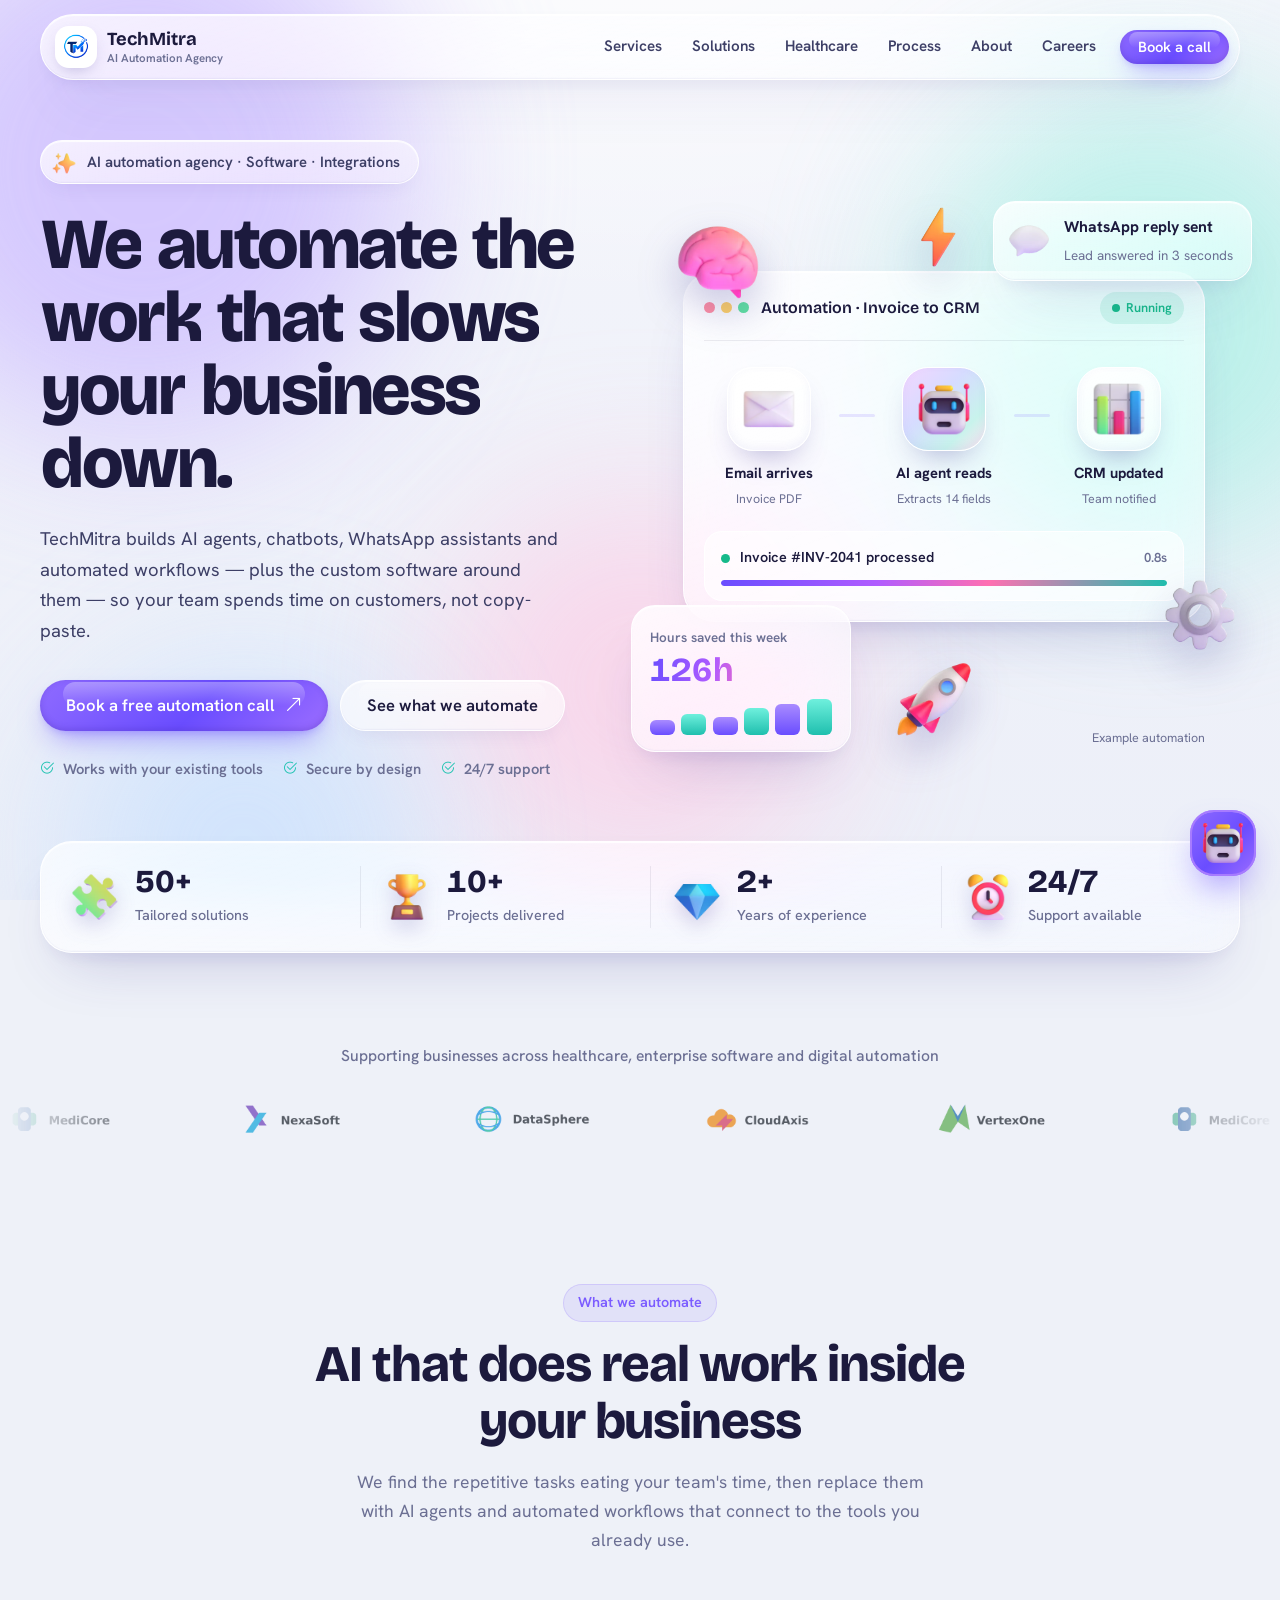
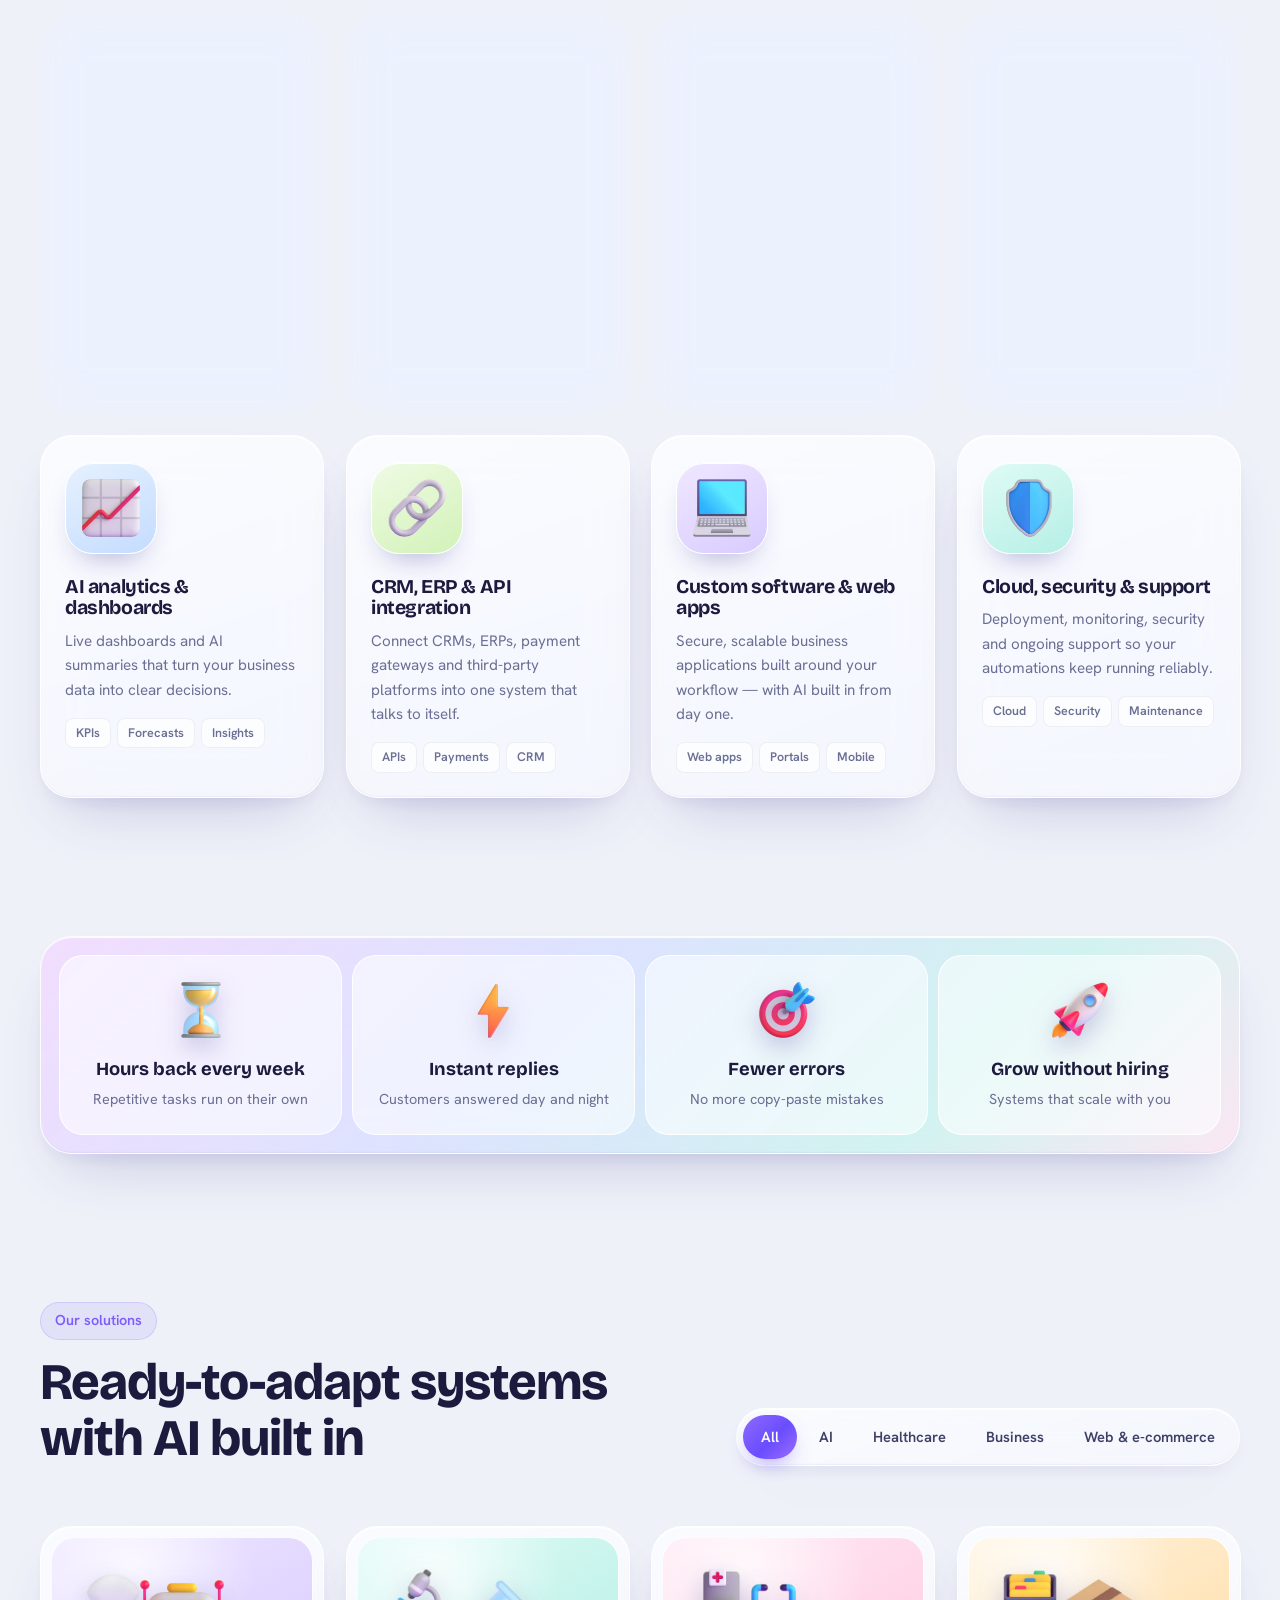
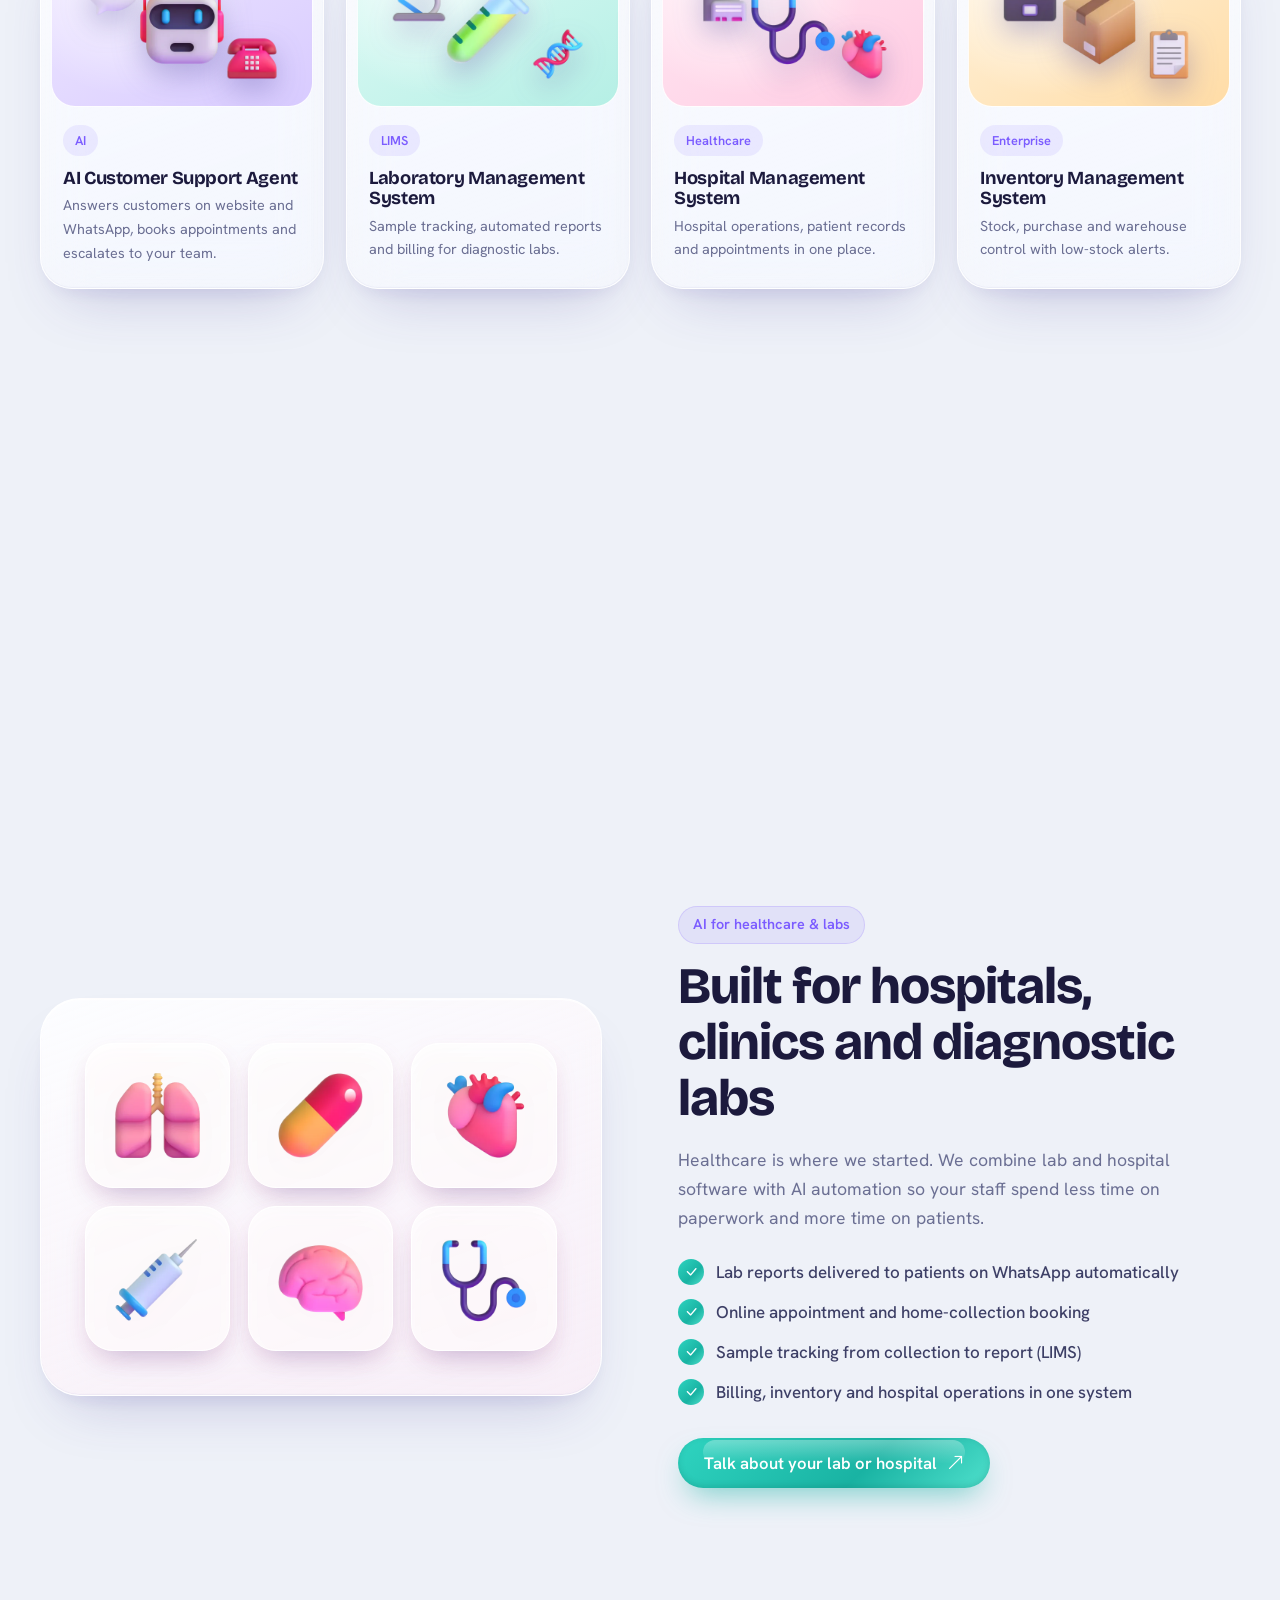
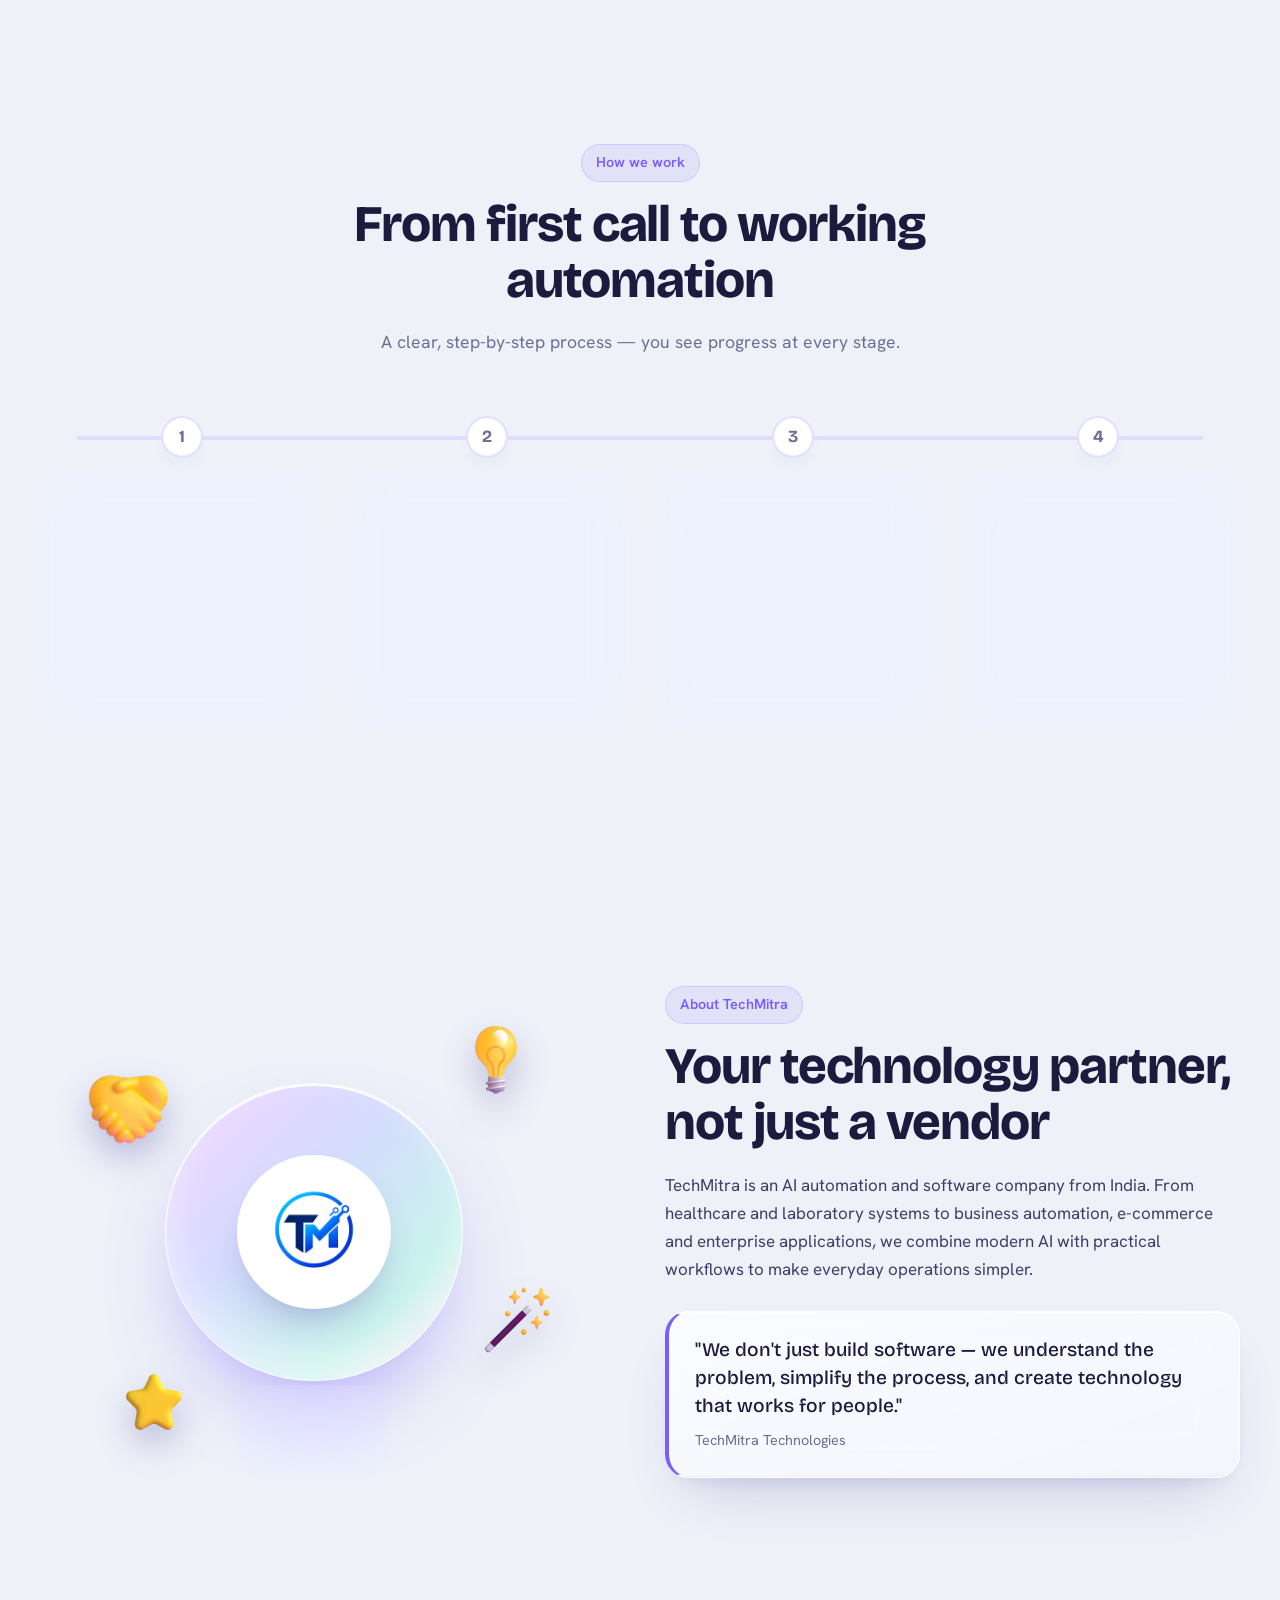
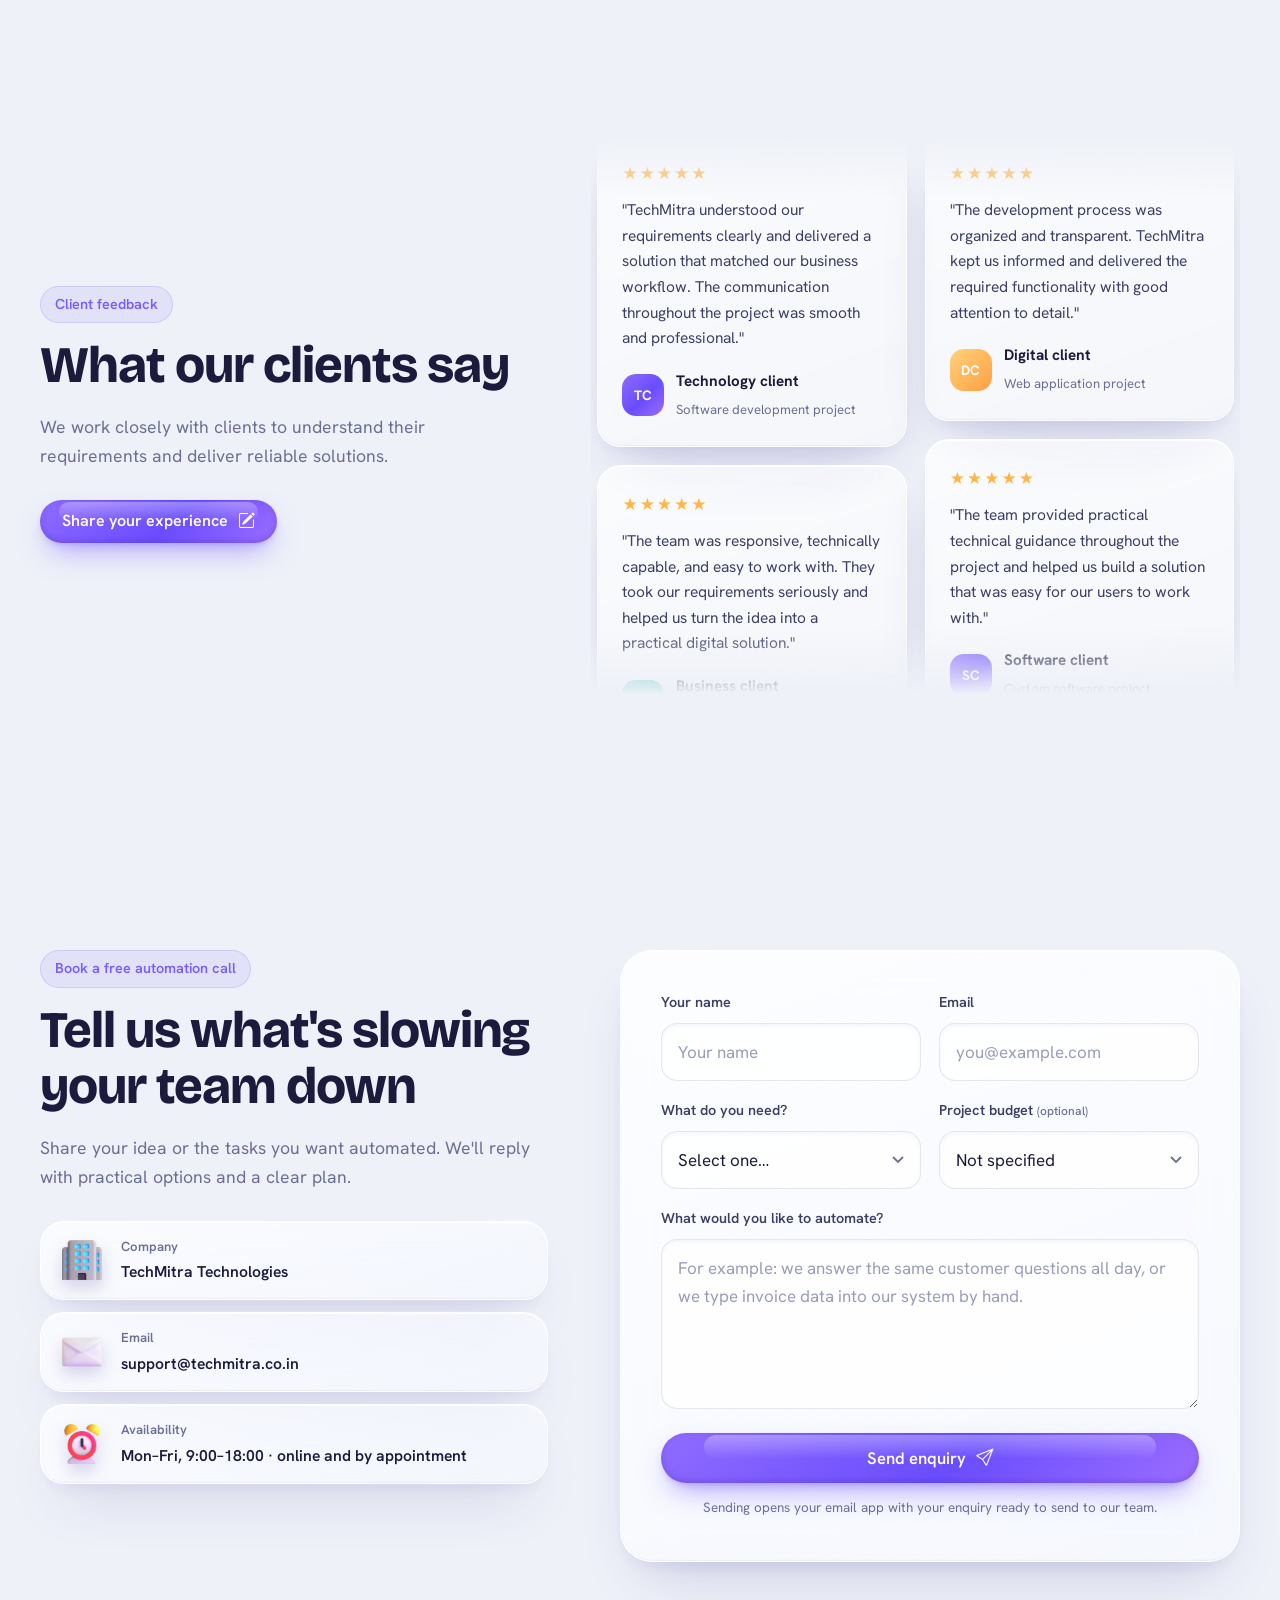
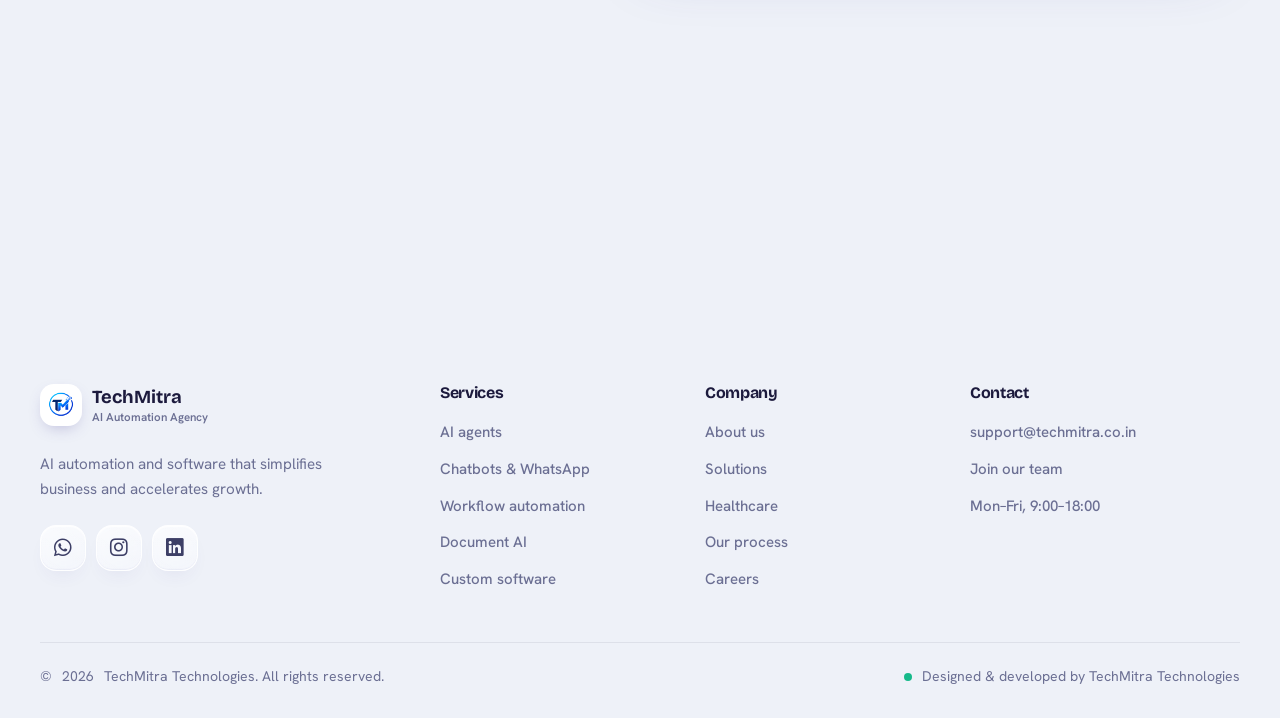
==== commit f4c90fd5: "Light liquid-glass redesign as AI automation agency Spatial glass UI with pastel palette, 3D Fluent " ====
--- a/index.html
+++ b/index.html
@@ -3,13 +3,13 @@
 <head>
   <meta charset="UTF-8">
   <meta name="viewport" content="width=device-width, initial-scale=1.0">
-  <title>TechMitra Technologies | Software Development & Digital Solutions</title>
-  <meta name="description" content="TechMitra Technologies builds modern software and digital solutions that help businesses grow, adapt, and lead. Your trusted technology partner for custom software, web applications, enterprise solutions, healthcare systems, cloud, AI, automation, and integrations.">
-  <meta name="keywords" content="TechMitra Technologies, software development, digital solutions, custom software, web application development, LIMS, hospital management system, enterprise solutions, cloud solutions, AI automation, software integration">
+  <title>TechMitra Technologies | AI Automation Agency & Software Development</title>
+  <meta name="description" content="TechMitra Technologies is an AI automation agency. We build AI agents, chatbots, WhatsApp assistants, automated workflows and custom software for businesses, hospitals and diagnostic labs.">
+  <meta name="keywords" content="AI automation agency, AI agents, AI chatbot, WhatsApp automation, workflow automation, document AI, LIMS, hospital management system, custom software development, TechMitra Technologies">
   <meta name="author" content="TechMitra Technologies">
-  <meta name="theme-color" content="#061230">
-  <meta property="og:title" content="TechMitra Technologies | Software Development & Digital Solutions">
-  <meta property="og:description" content="Building modern software and digital solutions that help businesses grow, adapt, and lead. Your Trusted Technology Partner.">
+  <meta name="theme-color" content="#eef1f8">
+  <meta property="og:title" content="TechMitra Technologies | AI Automation Agency">
+  <meta property="og:description" content="AI agents, chatbots, automated workflows and custom software that give your team hours back every week.">
   <meta property="og:type" content="website">
   <meta property="og:url" content="https://techmitra.co.in/">
   <meta property="og:image" content="https://techmitra.co.in/img/favicon.png">
@@ -23,23 +23,17 @@
 </head>
 <body>
 
-  <!-- Page loader -->
   <div class="loader" id="pageLoader" aria-hidden="true">
-    <div class="loader__mark">
-      <img src="img/favicon.png" alt="">
-      <span class="loader__ring"></span>
-    </div>
+    <div class="loader__orb glass"><img src="img/3d/robot.webp" alt=""></div>
   </div>
 
   <a class="skip-link" href="#main">Skip to content</a>
 
-  <!-- Ambient glass background -->
   <div class="aurora" aria-hidden="true">
     <span class="aurora__blob aurora__blob--a"></span>
     <span class="aurora__blob aurora__blob--b"></span>
     <span class="aurora__blob aurora__blob--c"></span>
-    <span class="aurora__grid"></span>
-    <span class="aurora__noise"></span>
+    <span class="aurora__blob aurora__blob--d"></span>
   </div>
 
   <div class="scroll-progress" id="scrollProgress" aria-hidden="true"></div>
@@ -49,18 +43,18 @@
     <div class="nav__bar glass">
       <a class="brand" href="#top" aria-label="TechMitra Technologies — home">
         <img src="img/favicon.png" alt="" class="brand__logo" width="40" height="40">
-        <span class="brand__text">TechMitra <small>Technologies</small></span>
+        <span class="brand__text">TechMitra <small>AI Automation Agency</small></span>
       </a>
 
       <nav class="nav__links" id="mainNav" aria-label="Primary">
         <span class="nav__indicator" id="navIndicator" aria-hidden="true"></span>
+        <a href="#services">Services</a>
         <a href="#Solutions">Solutions</a>
-        <a href="#services">Services</a>
-        <a href="#Technology">Technology</a>
+        <a href="#healthcare">Healthcare</a>
         <a href="#process">Process</a>
         <a href="#studio">About</a>
         <a href="careers.html">Careers</a>
-        <a href="#contact" class="btn btn--primary btn--sm nav__cta">Contact us</a>
+        <a href="#contact" class="btn btn--primary btn--sm nav__cta">Book a call</a>
       </nav>
 
       <button class="nav__toggle" id="navToggle" aria-label="Open menu" aria-expanded="false" aria-controls="mainNav">
@@ -76,153 +70,100 @@
     <section class="hero" id="top">
       <div class="container hero__grid">
         <div class="hero__copy">
-          <p class="hero__kicker" data-intro>
-            <span class="live-dot"></span>
-            Software, AI and automation for growing businesses
+          <p class="pill-label glass" data-intro>
+            <img src="img/3d/sparkles.webp" alt="" width="22" height="22">
+            AI automation agency · Software · Integrations
           </p>
 
-          <h1 class="hero__title" data-split>Building technology that drives growth.</h1>
+          <h1 class="hero__title" data-split>We automate the work that slows your business down.</h1>
 
           <p class="hero__lead" data-intro>
-            Technology built around your business — powerful digital solutions, intelligent automation and connected systems designed to simplify operations and accelerate long-term growth.
+            TechMitra builds AI agents, chatbots, WhatsApp assistants and automated workflows — plus the custom software around them — so your team spends time on customers, not copy-paste.
           </p>
 
           <div class="hero__actions" data-intro>
-            <a href="#Solutions" class="btn btn--primary btn--lg magnetic">
-              Explore our solutions
-              <i class="bi bi-arrow-down-right"></i>
-            </a>
-            <a href="#contact" class="btn btn--glass btn--lg magnetic">Talk to us</a>
-          </div>
-        </div>
-
-        <!-- Live glass dashboard -->
-        <div class="board" aria-hidden="true">
-          <svg class="board__traces" viewBox="0 0 560 520" preserveAspectRatio="none">
-            <defs>
-              <linearGradient id="traceGrad" x1="0" x2="1">
-                <stop offset="0" stop-color="#46D2F7" stop-opacity="0"/>
-                <stop offset=".5" stop-color="#46D2F7"/>
-                <stop offset="1" stop-color="#2E6BFF" stop-opacity="0"/>
-              </linearGradient>
-            </defs>
-            <path class="trace" d="M40 470 H150 L200 420 V330"/>
-            <path class="trace" d="M520 60 H430 L390 100 V150"/>
-            <path class="trace" d="M300 500 V440 L340 400 H420"/>
-            <path class="trace" d="M10 140 H90 L120 170 H170"/>
-            <path class="trace trace--pulse" d="M40 470 H150 L200 420 V330"/>
-            <path class="trace trace--pulse" d="M520 60 H430 L390 100 V150"/>
-            <path class="trace trace--pulse" d="M300 500 V440 L340 400 H420"/>
-            <path class="trace trace--pulse" d="M10 140 H90 L120 170 H170"/>
-            <circle class="node" cx="40" cy="470" r="5"/>
-            <circle class="node" cx="520" cy="60" r="5"/>
-            <circle class="node" cx="300" cy="500" r="5"/>
-            <circle class="node" cx="10" cy="140" r="5"/>
-          </svg>
-
-          <div class="panel panel--main glass glass--strong" data-board="main">
-            <div class="panel__head">
-              <div>
-                <strong>Lab operations</strong>
-                <span>Today · live</span>
-              </div>
-              <span class="chip chip--live"><span class="live-dot"></span> Synced</span>
-            </div>
-
-            <div class="panel__kpis">
-              <div>
-                <span>Samples processed</span>
-                <strong data-ticker="1284">1,284</strong>
-              </div>
-              <div>
-                <span>Reports delivered</span>
-                <strong>96%</strong>
-              </div>
-              <div>
-                <span>Avg. turnaround</span>
-                <strong>4.2h</strong>
-              </div>
-            </div>
-
-            <div class="panel__chart">
-              <svg viewBox="0 0 320 110" preserveAspectRatio="none">
-                <defs>
-                  <linearGradient id="areaGrad" x1="0" y1="0" x2="0" y2="1">
-                    <stop offset="0" stop-color="#46D2F7" stop-opacity=".45"/>
-                    <stop offset="1" stop-color="#2E6BFF" stop-opacity="0"/>
-                  </linearGradient>
-                </defs>
-                <path class="chart__area" d="M0 90 C30 82 40 60 70 64 S120 40 150 46 S200 22 230 30 S290 8 320 14 V110 H0Z" fill="url(#areaGrad)"/>
-                <path class="chart__line" d="M0 90 C30 82 40 60 70 64 S120 40 150 46 S200 22 230 30 S290 8 320 14"/>
-              </svg>
-              <div class="panel__bars">
-                <span style="--h:42%"></span><span style="--h:58%"></span><span style="--h:36%"></span>
-                <span style="--h:72%"></span><span style="--h:64%"></span><span style="--h:88%"></span>
-                <span style="--h:76%"></span>
-              </div>
-            </div>
-          </div>
-
-          <div class="panel panel--toast glass" data-board="toast">
-            <span class="panel__icon panel__icon--ok"><i class="bi bi-check2"></i></span>
+            <a href="#contact" class="btn btn--primary btn--lg magnetic">Book a free automation call <i class="bi bi-arrow-up-right"></i></a>
+            <a href="#services" class="btn btn--glass btn--lg magnetic">See what we automate</a>
+          </div>
+
+          <ul class="hero__proof" data-intro>
+            <li><i class="bi bi-check2-circle"></i> Works with your existing tools</li>
+            <li><i class="bi bi-check2-circle"></i> Secure by design</li>
+            <li><i class="bi bi-check2-circle"></i> 24/7 support</li>
+          </ul>
+        </div>
+
+        <!-- Spatial glass scene -->
+        <div class="scene" id="scene" aria-hidden="true">
+          <div class="scene__window glass glass--hi" data-depth="10">
+            <div class="window__bar">
+              <span class="dots"><i></i><i></i><i></i></span>
+              <strong>Automation · Invoice to CRM</strong>
+              <span class="chip chip--live"><span class="live-dot"></span> Running</span>
+            </div>
+
+            <div class="flow">
+              <div class="flow__node">
+                <span class="flow__icon"><img src="img/3d/envelope.webp" alt=""></span>
+                <strong>Email arrives</strong>
+                <small>Invoice PDF</small>
+              </div>
+              <span class="flow__link"><i></i></span>
+              <div class="flow__node flow__node--ai">
+                <span class="flow__icon"><img src="img/3d/robot.webp" alt=""></span>
+                <strong>AI agent reads</strong>
+                <small>Extracts 14 fields</small>
+              </div>
+              <span class="flow__link"><i></i></span>
+              <div class="flow__node">
+                <span class="flow__icon"><img src="img/3d/chart.webp" alt=""></span>
+                <strong>CRM updated</strong>
+                <small>Team notified</small>
+              </div>
+            </div>
+
+            <div class="window__log">
+              <div class="log-row"><span class="log-dot log-dot--ok"></span><span id="logText">Invoice #INV-2041 processed</span><b id="logTime">0.8s</b></div>
+              <div class="log-progress"><span></span></div>
+            </div>
+          </div>
+
+          <div class="scene__toast glass glass--hi" data-depth="24">
+            <img src="img/3d/chat.webp" alt="">
             <div>
-              <strong>Report ready</strong>
-              <span id="toastId">Sample LAB-24817 · sent to patient</span>
-            </div>
-          </div>
-
-          <div class="panel panel--sync glass" data-board="sync">
-            <strong>Connected systems</strong>
-            <ul>
-              <li><i class="bi bi-credit-card-2-front"></i> Payment gateway <span class="ok"></span></li>
-              <li><i class="bi bi-hospital"></i> Hospital HMS <span class="ok"></span></li>
-              <li><i class="bi bi-whatsapp"></i> Patient alerts <span class="ok ok--busy"></span></li>
-            </ul>
-          </div>
-
-          <p class="board__caption">Preview of a TechMitra lab system</p>
+              <strong>WhatsApp reply sent</strong>
+              <span>Lead answered in 3 seconds</span>
+            </div>
+          </div>
+
+          <div class="scene__stat glass glass--hi" data-depth="18">
+            <span>Hours saved this week</span>
+            <strong><span data-ticker="126">126</span>h</strong>
+            <div class="mini-bars"><i style="--h:40%"></i><i style="--h:55%"></i><i style="--h:48%"></i><i style="--h:70%"></i><i style="--h:82%"></i><i style="--h:94%"></i></div>
+          </div>
+
+          <img class="float3d float3d--brain" src="img/3d/brain.webp" alt="" data-depth="34">
+          <img class="float3d float3d--bolt" src="img/3d/bolt.webp" alt="" data-depth="40">
+          <img class="float3d float3d--gear" src="img/3d/gear.webp" alt="" data-depth="28">
+          <img class="float3d float3d--rocket" src="img/3d/rocket.webp" alt="" data-depth="46">
+
+          <p class="scene__caption">Example automation</p>
         </div>
       </div>
 
       <div class="container">
         <div class="stats glass" data-reveal>
-          <div class="stat">
-            <i class="bi bi-grid-1x2"></i>
-            <div>
-              <strong><span class="counter" data-target="50">0</span>+</strong>
-              <span>Tailored solutions</span>
-            </div>
-          </div>
-          <div class="stat">
-            <i class="bi bi-briefcase"></i>
-            <div>
-              <strong><span class="counter" data-target="10">0</span>+</strong>
-              <span>Projects delivered</span>
-            </div>
-          </div>
-          <div class="stat">
-            <i class="bi bi-cpu"></i>
-            <div>
-              <strong><span class="counter" data-target="2">0</span>+</strong>
-              <span>Years of experience</span>
-            </div>
-          </div>
-          <div class="stat">
-            <i class="bi bi-headset"></i>
-            <div>
-              <strong>24/7</strong>
-              <span>Support available</span>
-            </div>
-          </div>
+          <div class="stat"><img src="img/3d/puzzle.webp" alt="" width="52" height="52"><div><strong><span class="counter" data-target="50">0</span>+</strong><span>Tailored solutions</span></div></div>
+          <div class="stat"><img src="img/3d/trophy.webp" alt="" width="52" height="52"><div><strong><span class="counter" data-target="10">0</span>+</strong><span>Projects delivered</span></div></div>
+          <div class="stat"><img src="img/3d/gem.webp" alt="" width="52" height="52"><div><strong><span class="counter" data-target="2">0</span>+</strong><span>Years of experience</span></div></div>
+          <div class="stat"><img src="img/3d/clock.webp" alt="" width="52" height="52"><div><strong>24/7</strong><span>Support available</span></div></div>
         </div>
       </div>
     </section>
 
     <!-- ============ TRUSTED ============ -->
-    <section class="trusted" aria-label="Trusted technology partners">
-      <div class="container">
-        <p class="trusted__title" data-reveal>Supporting businesses across healthcare, enterprise software and digital automation</p>
-      </div>
+    <section class="trusted" aria-label="Trusted by">
+      <p class="trusted__title" data-reveal>Supporting businesses across healthcare, enterprise software and digital automation</p>
       <div class="marquee" data-reveal>
         <div class="marquee__track">
           <img src="img/medicore.png" alt="MediCore">
@@ -239,273 +180,203 @@
       </div>
     </section>
 
+    <!-- ============ SERVICES ============ -->
+    <section class="section" id="services" aria-label="What we automate">
+      <div class="container">
+        <div class="section__head section__head--center" data-reveal>
+          <p class="kicker">What we automate</p>
+          <h2 class="section__title">AI that does real work inside your business</h2>
+          <p class="section__lead">We find the repetitive tasks eating your team's time, then replace them with AI agents and automated workflows that connect to the tools you already use.</p>
+        </div>
+
+        <div class="services">
+          <article class="service glass tilt" data-reveal>
+            <span class="service__art service__art--violet"><img src="img/3d/robot.webp" alt="" loading="lazy"></span>
+            <h3>AI agents</h3>
+            <p>Agents that handle tasks end to end — answer questions, look up records, update systems and hand off to your team when needed.</p>
+            <ul class="tags"><li>Sales</li><li>Support</li><li>Operations</li></ul>
+          </article>
+          <article class="service glass tilt" data-reveal>
+            <span class="service__art service__art--teal"><img src="img/3d/chat.webp" alt="" loading="lazy"></span>
+            <h3>Chatbots &amp; WhatsApp assistants</h3>
+            <p>24/7 assistants on your website and WhatsApp that reply instantly, capture leads and book appointments.</p>
+            <ul class="tags"><li>Website</li><li>WhatsApp</li><li>Lead capture</li></ul>
+          </article>
+          <article class="service glass tilt" data-reveal>
+            <span class="service__art service__art--amber"><img src="img/3d/bolt.webp" alt="" loading="lazy"></span>
+            <h3>Workflow automation</h3>
+            <p>Connect your apps so data moves on its own — no more manual entry, spreadsheets passed around or missed follow-ups.</p>
+            <ul class="tags"><li>Approvals</li><li>Reminders</li><li>Reports</li></ul>
+          </article>
+          <article class="service glass tilt" data-reveal>
+            <span class="service__art service__art--pink"><img src="img/3d/receipt.webp" alt="" loading="lazy"></span>
+            <h3>Document AI</h3>
+            <p>Read invoices, lab reports, forms and receipts automatically and send clean data straight to your system.</p>
+            <ul class="tags"><li>Invoices</li><li>Forms</li><li>OCR</li></ul>
+          </article>
+          <article class="service glass tilt" data-reveal>
+            <span class="service__art service__art--sky"><img src="img/3d/growth.webp" alt="" loading="lazy"></span>
+            <h3>AI analytics &amp; dashboards</h3>
+            <p>Live dashboards and AI summaries that turn your business data into clear decisions.</p>
+            <ul class="tags"><li>KPIs</li><li>Forecasts</li><li>Insights</li></ul>
+          </article>
+          <article class="service glass tilt" data-reveal>
+            <span class="service__art service__art--lime"><img src="img/3d/link.webp" alt="" loading="lazy"></span>
+            <h3>CRM, ERP &amp; API integration</h3>
+            <p>Connect CRMs, ERPs, payment gateways and third-party platforms into one system that talks to itself.</p>
+            <ul class="tags"><li>APIs</li><li>Payments</li><li>CRM</li></ul>
+          </article>
+          <article class="service glass tilt" data-reveal>
+            <span class="service__art service__art--violet"><img src="img/3d/laptop.webp" alt="" loading="lazy"></span>
+            <h3>Custom software &amp; web apps</h3>
+            <p>Secure, scalable business applications built around your workflow — with AI built in from day one.</p>
+            <ul class="tags"><li>Web apps</li><li>Portals</li><li>Mobile</li></ul>
+          </article>
+          <article class="service glass tilt" data-reveal>
+            <span class="service__art service__art--teal"><img src="img/3d/shield.webp" alt="" loading="lazy"></span>
+            <h3>Cloud, security &amp; support</h3>
+            <p>Deployment, monitoring, security and ongoing support so your automations keep running reliably.</p>
+            <ul class="tags"><li>Cloud</li><li>Security</li><li>Maintenance</li></ul>
+          </article>
+        </div>
+      </div>
+    </section>
+
+    <!-- ============ RESULTS ============ -->
+    <section class="results" aria-label="What changes for your business">
+      <div class="container">
+        <div class="results__panel glass glass--hi" data-reveal>
+          <div class="result"><img src="img/3d/hourglass.webp" alt="" loading="lazy"><strong>Hours back every week</strong><span>Repetitive tasks run on their own</span></div>
+          <div class="result"><img src="img/3d/bolt.webp" alt="" loading="lazy"><strong>Instant replies</strong><span>Customers answered day and night</span></div>
+          <div class="result"><img src="img/3d/target.webp" alt="" loading="lazy"><strong>Fewer errors</strong><span>No more copy-paste mistakes</span></div>
+          <div class="result"><img src="img/3d/rocket.webp" alt="" loading="lazy"><strong>Grow without hiring</strong><span>Systems that scale with you</span></div>
+        </div>
+      </div>
+    </section>
+
     <!-- ============ SOLUTIONS ============ -->
     <section class="section" id="Solutions" aria-label="Our solutions">
       <div class="container">
         <div class="section__head section__head--split">
           <div data-reveal>
             <p class="kicker">Our solutions</p>
-            <h2 class="section__title">Technology built for real-world needs</h2>
-          </div>
-
+            <h2 class="section__title">Ready-to-adapt systems with AI built in</h2>
+          </div>
           <div class="filters glass" id="projectFilters" role="group" aria-label="Filter solutions by type" data-reveal>
             <span class="filters__pill" id="filterPill" aria-hidden="true"></span>
             <button class="filter-btn is-active" data-filter="all" aria-pressed="true">All</button>
+            <button class="filter-btn" data-filter="ai" aria-pressed="false">AI</button>
             <button class="filter-btn" data-filter="healthcare" aria-pressed="false">Healthcare</button>
-            <button class="filter-btn" data-filter="web" aria-pressed="false">Web apps</button>
-            <button class="filter-btn" data-filter="enterprise" aria-pressed="false">Enterprise</button>
             <button class="filter-btn" data-filter="business" aria-pressed="false">Business</button>
-            <button class="filter-btn" data-filter="ecommerce" aria-pressed="false">E-commerce</button>
+            <button class="filter-btn" data-filter="web" aria-pressed="false">Web &amp; e-commerce</button>
           </div>
         </div>
 
         <div class="projects" id="projectsGrid">
-          <article class="project" data-category="healthcare" data-reveal>
-            <div class="project__media"><img src="img/lab-management.jpg" alt="Laboratory Management System" loading="lazy"></div>
-            <div class="project__body glass">
-              <span class="tag">LIMS</span>
-              <h3>Laboratory Management System</h3>
-              <p>Sample tracking, reports and billing for diagnostic labs</p>
-            </div>
-          </article>
-          <article class="project" data-category="web" data-reveal>
-            <div class="project__media"><img src="img/webapplication_new.jpg" alt="Custom Web Application" loading="lazy"></div>
-            <div class="project__body glass">
-              <span class="tag">Web apps</span>
-              <h3>Custom Web Application</h3>
-              <p>Business applications shaped around your workflow</p>
-            </div>
-          </article>
-          <article class="project" data-category="enterprise" data-reveal>
-            <div class="project__media"><img src="img/Inventory.jpg" alt="Inventory Management System" loading="lazy"></div>
-            <div class="project__body glass">
-              <span class="tag">Enterprise</span>
-              <h3>Inventory Management System</h3>
-              <p>Stock, purchase and warehouse control in one place</p>
-            </div>
-          </article>
-          <article class="project" data-category="healthcare" data-reveal>
-            <div class="project__media"><img src="img/Hospital_Management.jpg" alt="Hospital Management System" loading="lazy"></div>
-            <div class="project__body glass">
-              <span class="tag">Healthcare</span>
-              <h3>Hospital Management System</h3>
-              <p>Hospital operations and patient management</p>
-            </div>
-          </article>
-          <article class="project" data-category="business" data-reveal>
-            <div class="project__media"><img src="img/Payroll.jpeg" alt="HR and Payroll Management System" loading="lazy"></div>
-            <div class="project__body glass">
-              <span class="tag">Business</span>
-              <h3>HR &amp; Payroll Management</h3>
-              <p>Employee records, attendance and payroll</p>
-            </div>
-          </article>
-          <article class="project" data-category="ecommerce" data-reveal>
-            <div class="project__media"><img src="img/E-Commerce.jpeg" alt="E-Commerce Platform" loading="lazy"></div>
-            <div class="project__body glass">
-              <span class="tag">E-commerce</span>
-              <h3>E-Commerce Platform</h3>
-              <p>Online store with order and payment management</p>
-            </div>
-          </article>
-        </div>
-
+          <article class="project glass tilt" data-category="ai" data-reveal>
+            <div class="project__art project__art--violet"><img src="img/3d/robot.webp" alt="" class="a1" loading="lazy"><img src="img/3d/chat.webp" alt="" class="a2" loading="lazy"><img src="img/3d/telephone.webp" alt="" class="a3" loading="lazy"></div>
+            <div class="project__body"><span class="tag">AI</span><h3>AI Customer Support Agent</h3><p>Answers customers on website and WhatsApp, books appointments and escalates to your team.</p></div>
+          </article>
+          <article class="project glass tilt" data-category="healthcare" data-reveal>
+            <div class="project__art project__art--teal"><img src="img/3d/testtube.webp" alt="" class="a1" loading="lazy"><img src="img/3d/microscope.webp" alt="" class="a2" loading="lazy"><img src="img/3d/dna.webp" alt="" class="a3" loading="lazy"></div>
+            <div class="project__body"><span class="tag">LIMS</span><h3>Laboratory Management System</h3><p>Sample tracking, automated reports and billing for diagnostic labs.</p></div>
+          </article>
+          <article class="project glass tilt" data-category="healthcare" data-reveal>
+            <div class="project__art project__art--pink"><img src="img/3d/stethoscope.webp" alt="" class="a1" loading="lazy"><img src="img/3d/hospital.webp" alt="" class="a2" loading="lazy"><img src="img/3d/heart.webp" alt="" class="a3" loading="lazy"></div>
+            <div class="project__body"><span class="tag">Healthcare</span><h3>Hospital Management System</h3><p>Hospital operations, patient records and appointments in one place.</p></div>
+          </article>
+          <article class="project glass tilt" data-category="business" data-reveal>
+            <div class="project__art project__art--amber"><img src="img/3d/package.webp" alt="" class="a1" loading="lazy"><img src="img/3d/filebox.webp" alt="" class="a2" loading="lazy"><img src="img/3d/clipboard.webp" alt="" class="a3" loading="lazy"></div>
+            <div class="project__body"><span class="tag">Enterprise</span><h3>Inventory Management System</h3><p>Stock, purchase and warehouse control with low-stock alerts.</p></div>
+          </article>
+          <article class="project glass tilt" data-category="business" data-reveal>
+            <div class="project__art project__art--sky"><img src="img/3d/money.webp" alt="" class="a1" loading="lazy"><img src="img/3d/calendar.webp" alt="" class="a2" loading="lazy"><img src="img/3d/briefcase.webp" alt="" class="a3" loading="lazy"></div>
+            <div class="project__body"><span class="tag">Business</span><h3>HR &amp; Payroll Management</h3><p>Employee records, attendance and automated payroll runs.</p></div>
+          </article>
+          <article class="project glass tilt" data-category="web" data-reveal>
+            <div class="project__art project__art--lime"><img src="img/3d/cart.webp" alt="" class="a1" loading="lazy"><img src="img/3d/card.webp" alt="" class="a2" loading="lazy"><img src="img/3d/package.webp" alt="" class="a3" loading="lazy"></div>
+            <div class="project__body"><span class="tag">E-commerce</span><h3>E-Commerce Platform</h3><p>Online store with order, payment and delivery management.</p></div>
+          </article>
+          <article class="project glass tilt" data-category="web" data-reveal>
+            <div class="project__art project__art--violet"><img src="img/3d/laptop.webp" alt="" class="a1" loading="lazy"><img src="img/3d/globe.webp" alt="" class="a2" loading="lazy"><img src="img/3d/phone.webp" alt="" class="a3" loading="lazy"></div>
+            <div class="project__body"><span class="tag">Web apps</span><h3>Custom Web Application</h3><p>Business portals and applications shaped around your workflow.</p></div>
+          </article>
+          <article class="project glass tilt" data-category="ai" data-reveal>
+            <div class="project__art project__art--pink"><img src="img/3d/memo.webp" alt="" class="a1" loading="lazy"><img src="img/3d/search.webp" alt="" class="a2" loading="lazy"><img src="img/3d/receipt.webp" alt="" class="a3" loading="lazy"></div>
+            <div class="project__body"><span class="tag">AI</span><h3>Document Processing AI</h3><p>Reads invoices, forms and reports, then files the data where it belongs.</p></div>
+          </article>
+        </div>
         <p id="filterEmpty" class="empty" hidden>No solutions in this category yet. Choose another filter or <a href="#contact">tell us what you need</a>.</p>
       </div>
     </section>
 
-    <!-- ============ SERVICES ============ -->
-    <section class="section section--band" id="services" aria-label="Services">
+    <!-- ============ HEALTHCARE ============ -->
+    <section class="section" id="healthcare" aria-label="AI for healthcare and labs">
+      <div class="container health">
+        <div class="health__art glass glass--hi" data-reveal aria-hidden="true">
+          <img src="img/3d/lungs.webp" alt="" style="--i:0">
+          <img src="img/3d/pill.webp" alt="" style="--i:1">
+          <img src="img/3d/heart.webp" alt="" style="--i:2">
+          <img src="img/3d/syringe.webp" alt="" style="--i:3">
+          <img src="img/3d/brain.webp" alt="" style="--i:4">
+          <img src="img/3d/stethoscope.webp" alt="" style="--i:5">
+        </div>
+        <div class="health__copy" data-reveal>
+          <p class="kicker">AI for healthcare &amp; labs</p>
+          <h2 class="section__title">Built for hospitals, clinics and diagnostic labs</h2>
+          <p class="section__lead">Healthcare is where we started. We combine lab and hospital software with AI automation so your staff spend less time on paperwork and more time on patients.</p>
+          <ul class="checks">
+            <li><i class="bi bi-check-lg"></i> Lab reports delivered to patients on WhatsApp automatically</li>
+            <li><i class="bi bi-check-lg"></i> Online appointment and home-collection booking</li>
+            <li><i class="bi bi-check-lg"></i> Sample tracking from collection to report (LIMS)</li>
+            <li><i class="bi bi-check-lg"></i> Billing, inventory and hospital operations in one system</li>
+          </ul>
+          <a href="#contact" class="btn btn--teal btn--lg magnetic">Talk about your lab or hospital <i class="bi bi-arrow-up-right"></i></a>
+        </div>
+      </div>
+    </section>
+
+    <!-- ============ PROCESS ============ -->
+    <section class="section" id="process" aria-label="How we work">
       <div class="container">
-        <div class="services__intro">
-          <div data-reveal>
-            <p class="kicker">What we do</p>
-            <h2 class="section__title">Intelligent technology built for modern business</h2>
-            <p class="section__lead">
-              TechMitra combines AI, software engineering, cybersecurity, cloud infrastructure and intelligent automation to help businesses build, protect and scale with confidence.
-            </p>
-          </div>
-          <div class="video-frame glass" data-reveal>
-            <video autoplay muted loop playsinline preload="metadata">
-              <source src="assets/videos/Development.mp4" type="video/mp4">
-            </video>
-          </div>
-        </div>
-
-        <div class="hub">
-          <div class="hub__col">
-            <article class="service glass spot" data-reveal>
-              <span class="service__icon"><i class="bi bi-magic"></i></span>
-              <span class="service__label">AI automation</span>
-              <h3>Intelligent Automation</h3>
-              <p>Automate repetitive workflows, business operations and decision processes with AI-powered systems.</p>
-            </article>
-            <article class="service glass spot" data-reveal>
-              <span class="service__icon"><i class="bi bi-shield-lock"></i></span>
-              <span class="service__label">Cybersecurity</span>
-              <h3>Security &amp; Threat Protection</h3>
-              <p>Protect applications, data and business systems with secure architecture and monitoring.</p>
-            </article>
-            <article class="service glass spot" data-reveal>
-              <span class="service__icon"><i class="bi bi-cloud"></i></span>
-              <span class="service__label">Cloud infrastructure</span>
-              <h3>Cloud &amp; Server Solutions</h3>
-              <p>Deploy and manage reliable infrastructure, servers, cloud environments and secure connectivity.</p>
-            </article>
-            <article class="service glass spot" data-reveal>
-              <span class="service__icon"><i class="bi bi-database"></i></span>
-              <span class="service__label">Data &amp; integration</span>
-              <h3>Data &amp; System Integration</h3>
-              <p>Connect applications, APIs, databases and external platforms into one connected ecosystem.</p>
-            </article>
-          </div>
-
-          <div class="core" data-reveal aria-hidden="true">
-            <span class="core__orbit core__orbit--1"><i></i></span>
-            <span class="core__orbit core__orbit--2"><i></i></span>
-            <span class="core__orbit core__orbit--3"><i></i></span>
-            <div class="core__sphere glass glass--strong">
-              <i class="bi bi-cpu"></i>
-              <strong>AI technology hub</strong>
-              <span>Automate · Secure · Innovate</span>
-            </div>
-          </div>
-
-          <div class="hub__col">
-            <article class="service glass spot" data-reveal>
-              <span class="service__icon"><i class="bi bi-code-slash"></i></span>
-              <span class="service__label">AI software</span>
-              <h3>AI-Powered Software Engineering</h3>
-              <p>Build intelligent business applications using AI-assisted engineering and modern practices.</p>
-            </article>
-            <article class="service glass spot" data-reveal>
-              <span class="service__icon"><i class="bi bi-robot"></i></span>
-              <span class="service__label">AI assistants</span>
-              <h3>AI Chatbots &amp; Assistants</h3>
-              <p>Chatbots and assistants that help teams communicate, support customers and work faster.</p>
-            </article>
-            <article class="service glass spot" data-reveal>
-              <span class="service__icon"><i class="bi bi-tools"></i></span>
-              <span class="service__label">Technology support</span>
-              <h3>Software Maintenance &amp; Support</h3>
-              <p>Maintain, monitor and improve existing systems so your technology keeps performing.</p>
-            </article>
-            <article class="service glass spot" data-reveal>
-              <span class="service__icon"><i class="bi bi-graph-up-arrow"></i></span>
-              <span class="service__label">AI analytics</span>
-              <h3>AI Analytics &amp; Intelligence</h3>
-              <p>Turn business data into actionable insights with intelligent analytics and reporting.</p>
-            </article>
-          </div>
-        </div>
-
-        <div class="benefits" data-reveal>
-          <div><i class="bi bi-shield-check"></i><strong>Secure</strong><span>Security built into every solution</span></div>
-          <div><i class="bi bi-lightning-charge"></i><strong>Fast</strong><span>Designed for performance</span></div>
-          <div><i class="bi bi-cloud-arrow-up"></i><strong>Scalable</strong><span>Grows with your business</span></div>
-          <div><i class="bi bi-stars"></i><strong>Innovative</strong><span>AI-powered for what's next</span></div>
-        </div>
-      </div>
-    </section>
-
-    <!-- ============ TECHNOLOGY ============ -->
-    <section class="section" id="Technology" aria-label="Technology capabilities">
-      <div class="container">
-        <div class="section__head section__head--split">
-          <div data-reveal>
-            <p class="kicker">Technology capabilities</p>
-            <h2 class="section__title">Solutions built to move your business forward</h2>
-            <p class="section__lead">Practical digital solutions that improve operations, connect systems and create better digital experiences.</p>
-          </div>
-          <div class="slider-ctrl" data-reveal>
-            <button class="round-btn glass" id="prodPrev" aria-label="Previous capability"><i class="bi bi-chevron-left"></i></button>
-            <button class="round-btn glass" id="prodNext" aria-label="Next capability"><i class="bi bi-chevron-right"></i></button>
-          </div>
-        </div>
-      </div>
-
-      <div class="track" id="productsTrack" tabindex="0" aria-label="Technology capabilities, scrollable">
-        <article class="capability glass spot" data-reveal>
-          <div class="capability__media"><img src="img/service-softwar.jfif" alt="Custom software development" loading="lazy"></div>
-          <div class="capability__body">
-            <span class="service__label">Software development</span>
-            <h3>Custom Software Solutions</h3>
-            <p>Business applications, custom workflows and digital platforms.</p>
-            <a href="#contact" class="link">Discuss your project <i class="bi bi-arrow-up-right"></i></a>
-          </div>
-        </article>
-        <article class="capability glass spot" data-reveal>
-          <div class="capability__media"><img src="img/Enterprise Solutions.jpg" alt="Enterprise software solutions" loading="lazy"></div>
-          <div class="capability__body">
-            <span class="service__label">Enterprise technology</span>
-            <h3>Enterprise Solutions</h3>
-            <p>Business systems, workflow management and data management.</p>
-            <a href="#contact" class="link">Discuss your project <i class="bi bi-arrow-up-right"></i></a>
-          </div>
-        </article>
-        <article class="capability glass spot" data-reveal>
-          <div class="capability__media"><img src="img/Digital Integrations.jfif" alt="API and system integration" loading="lazy"></div>
-          <div class="capability__body">
-            <span class="service__label">API &amp; integration</span>
-            <h3>Digital Integrations</h3>
-            <p>APIs, payment gateways and third-party systems working together.</p>
-            <a href="#contact" class="link">Discuss your project <i class="bi bi-arrow-up-right"></i></a>
-          </div>
-        </article>
-        <article class="capability glass spot" data-reveal>
-          <div class="capability__media"><img src="img/AI & Automation.png" alt="AI and automation" loading="lazy"></div>
-          <div class="capability__body">
-            <span class="service__label">AI &amp; automation</span>
-            <h3>Intelligent Automation</h3>
-            <p>Process automation and intelligent workflows that save hours every week.</p>
-            <a href="#contact" class="link">Discuss your project <i class="bi bi-arrow-up-right"></i></a>
-          </div>
-        </article>
-      </div>
-    </section>
-
-    <!-- ============ PROCESS ============ -->
-    <section class="section section--band" id="process" aria-label="How we work">
-      <div class="container">
-        <div class="section__head" data-reveal>
+        <div class="section__head section__head--center" data-reveal>
           <p class="kicker">How we work</p>
-          <h2 class="section__title">A clear process from idea to delivery</h2>
-          <p class="section__lead">We understand your requirements, build the right solution, test it carefully and support you after launch.</p>
+          <h2 class="section__title">From first call to working automation</h2>
+          <p class="section__lead">A clear, step-by-step process — you see progress at every stage.</p>
         </div>
 
         <div class="timeline" id="timeline">
           <div class="timeline__rail" aria-hidden="true"><span class="timeline__fill" id="timelineFill"></span></div>
-
           <article class="step" data-reveal>
             <span class="step__node">1</span>
-            <div class="step__card glass spot">
-              <div class="step__media"><img src="img/discovery-planning.jfif" alt="Team planning a software project" loading="lazy"></div>
-              <h3>Discovery &amp; planning</h3>
-              <p>We understand your goals, workflows, challenges and scope to create a clear development roadmap.</p>
+            <div class="step__card glass tilt">
+              <img src="img/3d/search.webp" alt="" loading="lazy">
+              <h3>Discover</h3>
+              <p>We map your workflows and find the tasks worth automating first.</p>
             </div>
           </article>
           <article class="step" data-reveal>
             <span class="step__node">2</span>
-            <div class="step__card glass spot">
-              <div class="step__media"><img src="img/design-architecture.jfif" alt="Software design and architecture" loading="lazy"></div>
-              <h3>Design &amp; architecture</h3>
-              <p>We design the user experience, structure, database, integrations and technical architecture.</p>
+            <div class="step__card glass tilt">
+              <img src="img/3d/puzzle.webp" alt="" loading="lazy">
+              <h3>Design</h3>
+              <p>We plan the AI agents, integrations, data flow and security before building.</p>
             </div>
           </article>
           <article class="step" data-reveal>
             <span class="step__node">3</span>
-            <div class="step__card glass spot">
-              <div class="step__media"><img src="img/development-testing.jfif" alt="Software development and testing" loading="lazy"></div>
-              <h3>Development &amp; testing</h3>
-              <p>We build in structured stages, then test and validate for quality, reliability and usability.</p>
+            <div class="step__card glass tilt">
+              <img src="img/3d/tools.webp" alt="" loading="lazy">
+              <h3>Build &amp; test</h3>
+              <p>We build in stages and test with your real data so it works on day one.</p>
             </div>
           </article>
           <article class="step" data-reveal>
             <span class="step__node">4</span>
-            <div class="step__card glass spot">
-              <div class="step__media"><img src="img/deployment-support.jfif" alt="Deployment and software support" loading="lazy"></div>
-              <h3>Deployment &amp; support</h3>
-              <p>We deploy your solution and provide ongoing support, maintenance and improvements.</p>
+            <div class="step__card glass tilt">
+              <img src="img/3d/rocket.webp" alt="" loading="lazy">
+              <h3>Launch &amp; improve</h3>
+              <p>We deploy, train your team, monitor results and keep improving.</p>
             </div>
           </article>
         </div>
@@ -515,23 +386,23 @@
     <!-- ============ ABOUT ============ -->
     <section class="section" id="studio" aria-label="About TechMitra">
       <div class="container about">
-        <div class="about__media" data-reveal>
-          <div class="about__frame glass">
-            <img src="img/TechMitra.png" alt="The TechMitra Technologies team at work" loading="lazy">
-          </div>
-          <div class="about__badge glass glass--strong">
-            <strong>2026</strong>
-            <span>Founded in India</span>
-          </div>
+        <div class="about__art" data-reveal aria-hidden="true">
+          <div class="about__orb glass glass--hi">
+            <img src="img/favicon.png" alt="" class="about__logo">
+          </div>
+          <img src="img/3d/handshake.webp" alt="" class="about__f about__f--1">
+          <img src="img/3d/bulb.webp" alt="" class="about__f about__f--2">
+          <img src="img/3d/wand.webp" alt="" class="about__f about__f--3">
+          <img src="img/3d/star.webp" alt="" class="about__f about__f--4">
+          <div class="about__badge glass glass--hi"><strong>2026</strong><span>Founded in India</span></div>
         </div>
 
         <div class="about__body" data-reveal>
-          <p class="kicker">The technology team</p>
-          <h2 class="section__title">Driven by technology and innovation</h2>
-          <p>TechMitra builds reliable and scalable software designed around real business needs. From healthcare and laboratory management to business automation, e-commerce and enterprise applications, we combine modern technology with practical workflows to make everyday operations simpler and more efficient.</p>
+          <p class="kicker">About TechMitra</p>
+          <h2 class="section__title">Your technology partner, not just a vendor</h2>
+          <p>TechMitra is an AI automation and software company from India. From healthcare and laboratory systems to business automation, e-commerce and enterprise applications, we combine modern AI with practical workflows to make everyday operations simpler.</p>
           <blockquote class="quote glass">
-            <i class="bi bi-quote"></i>
-            <p>We don't just build software — we understand the problem, simplify the process, and create technology that works for people.</p>
+            <p>"We don't just build software — we understand the problem, simplify the process, and create technology that works for people."</p>
             <cite>TechMitra Technologies</cite>
           </blockquote>
         </div>
@@ -539,16 +410,12 @@
     </section>
 
     <!-- ============ TESTIMONIALS ============ -->
-    <section class="section section--band" aria-label="Client feedback">
+    <section class="section" aria-label="Client feedback">
       <div class="container voices">
         <div class="voices__intro" data-reveal>
           <p class="kicker">Client feedback</p>
           <h2 class="section__title">What our clients say</h2>
-          <p class="section__lead">We work closely with clients to understand their requirements, solve real business challenges and deliver reliable digital solutions.</p>
-          <ul class="voices__points">
-            <li><i class="bi bi-chat-square-heart"></i><div><strong>Real experiences</strong><span>Feedback from our project journey</span></div></li>
-            <li><i class="bi bi-people"></i><div><strong>Our commitment</strong><span>Support from start to finish</span></div></li>
-          </ul>
+          <p class="section__lead">We work closely with clients to understand their requirements and deliver reliable solutions.</p>
           <button type="button" class="btn btn--primary magnetic" id="tmClientShareBtn">Share your experience <i class="bi bi-pencil-square"></i></button>
         </div>
 
@@ -556,13 +423,13 @@
           <div class="voices__col">
             <div class="voices__track">
               <article class="voice glass"><div class="stars">★★★★★</div><p>"TechMitra understood our requirements clearly and delivered a solution that matched our business workflow. The communication throughout the project was smooth and professional."</p><footer><span class="avatar">TC</span><div><strong>Technology client</strong><span>Software development project</span></div></footer></article>
-              <article class="voice glass"><div class="stars">★★★★★</div><p>"The team was responsive, technically capable, and easy to work with. They took our requirements seriously and helped us turn the idea into a practical digital solution."</p><footer><span class="avatar">BC</span><div><strong>Business client</strong><span>Enterprise software project</span></div></footer></article>
-              <article class="voice glass"><div class="stars">★★★★★</div><p>"From planning and development to testing and support, TechMitra maintained a clear and professional approach. The team was flexible when our requirements evolved."</p><footer><span class="avatar">PC</span><div><strong>Project client</strong><span>Digital solutions project</span></div></footer></article>
+              <article class="voice glass"><div class="stars">★★★★★</div><p>"The team was responsive, technically capable, and easy to work with. They took our requirements seriously and helped us turn the idea into a practical digital solution."</p><footer><span class="avatar avatar--teal">BC</span><div><strong>Business client</strong><span>Enterprise software project</span></div></footer></article>
+              <article class="voice glass"><div class="stars">★★★★★</div><p>"From planning and development to testing and support, TechMitra maintained a clear and professional approach. The team was flexible when our requirements evolved."</p><footer><span class="avatar avatar--pink">PC</span><div><strong>Project client</strong><span>Digital solutions project</span></div></footer></article>
             </div>
           </div>
           <div class="voices__col voices__col--down">
             <div class="voices__track">
-              <article class="voice glass"><div class="stars">★★★★★</div><p>"The development process was organized and transparent. TechMitra kept us informed and delivered the required functionality with good attention to detail."</p><footer><span class="avatar">DC</span><div><strong>Digital client</strong><span>Web application project</span></div></footer></article>
+              <article class="voice glass"><div class="stars">★★★★★</div><p>"The development process was organized and transparent. TechMitra kept us informed and delivered the required functionality with good attention to detail."</p><footer><span class="avatar avatar--amber">DC</span><div><strong>Digital client</strong><span>Web application project</span></div></footer></article>
               <article class="voice glass"><div class="stars">★★★★★</div><p>"The team provided practical technical guidance throughout the project and helped us build a solution that was easy for our users to work with."</p><footer><span class="avatar">SC</span><div><strong>Software client</strong><span>Custom software project</span></div></footer></article>
             </div>
           </div>
@@ -574,18 +441,17 @@
     <section class="section" id="contact" aria-label="Contact TechMitra Technologies">
       <div class="container contact">
         <div class="contact__info" data-reveal>
-          <p class="kicker">Start a project</p>
-          <h2 class="section__title">Let's build something that works for your business</h2>
-          <p class="section__lead">Have an idea, a business requirement or an existing system that needs improvement? Tell us what you want to build and our team will get in touch.</p>
-
+          <p class="kicker">Book a free automation call</p>
+          <h2 class="section__title">Tell us what's slowing your team down</h2>
+          <p class="section__lead">Share your idea or the tasks you want automated. We'll reply with practical options and a clear plan.</p>
           <ul class="contact__list">
-            <li class="glass"><i class="bi bi-building"></i><div><span>Company</span><strong>TechMitra Technologies</strong></div></li>
-            <li class="glass"><i class="bi bi-envelope"></i><div><span>Email</span><strong><a href="mailto:support@techmitra.co.in">support@techmitra.co.in</a></strong></div></li>
-            <li class="glass"><i class="bi bi-clock"></i><div><span>Availability</span><strong>Mon–Fri, 9:00–18:00 · online and by appointment</strong></div></li>
+            <li class="glass"><img src="img/3d/office.webp" alt="" width="46" height="46"><div><span>Company</span><strong>TechMitra Technologies</strong></div></li>
+            <li class="glass"><img src="img/3d/envelope.webp" alt="" width="46" height="46"><div><span>Email</span><strong><a href="mailto:support@techmitra.co.in">support@techmitra.co.in</a></strong></div></li>
+            <li class="glass"><img src="img/3d/clock.webp" alt="" width="46" height="46"><div><span>Availability</span><strong>Mon–Fri, 9:00–18:00 · online and by appointment</strong></div></li>
           </ul>
         </div>
 
-        <div class="contact__form glass glass--strong" data-reveal>
+        <div class="contact__form glass glass--hi" data-reveal>
           <form id="contactForm" novalidate>
             <div class="form-grid">
               <div class="field">
@@ -602,14 +468,13 @@
                 <label for="cf-type">What do you need?</label>
                 <select id="cf-type" name="type" required>
                   <option value="">Select one…</option>
-                  <option>Custom Software Development</option>
-                  <option>Web Application Development</option>
-                  <option>Mobile App Development</option>
+                  <option>AI Agent / Chatbot</option>
+                  <option>WhatsApp Automation</option>
+                  <option>Workflow Automation</option>
+                  <option>Document AI</option>
                   <option>Healthcare / Lab Software</option>
-                  <option>Enterprise Solutions</option>
-                  <option>API &amp; System Integrations</option>
-                  <option>Cloud &amp; IT Solutions</option>
-                  <option>AI &amp; Automation</option>
+                  <option>Custom Software / Web App</option>
+                  <option>API &amp; System Integration</option>
                   <option>Other</option>
                 </select>
                 <span class="field__error">Choose a service.</span>
@@ -626,15 +491,12 @@
                 </select>
               </div>
               <div class="field field--full">
-                <label for="cf-message">Tell us about your project</label>
-                <textarea id="cf-message" name="message" rows="5" maxlength="2000" placeholder="Your idea, business requirements, existing system, or the solution you're looking for." required></textarea>
+                <label for="cf-message">What would you like to automate?</label>
+                <textarea id="cf-message" name="message" rows="5" maxlength="2000" placeholder="For example: we answer the same customer questions all day, or we type invoice data into our system by hand." required></textarea>
                 <span class="field__error">Add a few details (at least 10 characters).</span>
               </div>
             </div>
-
-            <button type="submit" class="btn btn--primary btn--lg btn--block magnetic">
-              Send enquiry <i class="bi bi-send"></i>
-            </button>
+            <button type="submit" class="btn btn--primary btn--lg btn--block magnetic">Send enquiry <i class="bi bi-send"></i></button>
             <p class="form-note">Sending opens your email app with your enquiry ready to send to our team.</p>
             <div class="form-success" id="formSuccess" role="status" aria-live="polite">
               <i class="bi bi-check2-circle"></i>
@@ -649,21 +511,22 @@
   <!-- ============ FOOTER ============ -->
   <footer class="footer">
     <div class="container">
-      <div class="footer__cta glass glass--strong" data-reveal>
+      <div class="footer__cta glass glass--hi" data-reveal>
+        <img src="img/3d/rocket.webp" alt="" class="footer__rocket" aria-hidden="true">
         <div>
-          <h2>Turn your ideas into digital impact.</h2>
-          <p>Tell us about your business and we'll suggest the right technology.</p>
-        </div>
-        <a href="#contact" class="btn btn--primary btn--lg magnetic">Start a conversation <i class="bi bi-arrow-up-right"></i></a>
+          <h2>Ready to put AI to work?</h2>
+          <p>Book a free call and we'll show you what you can automate first.</p>
+        </div>
+        <a href="#contact" class="btn btn--primary btn--lg magnetic">Book a free call <i class="bi bi-arrow-up-right"></i></a>
       </div>
 
       <div class="footer__main">
         <div class="footer__brand">
           <a href="#top" class="brand" aria-label="TechMitra Technologies">
             <img src="img/favicon.png" alt="" class="brand__logo" width="40" height="40">
-            <span class="brand__text">TechMitra <small>Technologies</small></span>
+            <span class="brand__text">TechMitra <small>AI Automation Agency</small></span>
           </a>
-          <p>Intelligent technology and digital solutions built to simplify business and accelerate growth.</p>
+          <p>AI automation and software that simplifies business and accelerates growth.</p>
           <div class="socials">
             <a href="https://wa.me/91XXXXXXXXXX" target="_blank" rel="noopener noreferrer" aria-label="WhatsApp" class="glass"><i class="bi bi-whatsapp"></i></a>
             <a href="https://www.instagram.com/techmitratechnologies" target="_blank" rel="noopener noreferrer" aria-label="Instagram" class="glass"><i class="bi bi-instagram"></i></a>
@@ -671,20 +534,20 @@
           </div>
         </div>
         <div class="footer__col">
+          <h4>Services</h4>
+          <a href="#services">AI agents</a>
+          <a href="#services">Chatbots &amp; WhatsApp</a>
+          <a href="#services">Workflow automation</a>
+          <a href="#services">Document AI</a>
+          <a href="#services">Custom software</a>
+        </div>
+        <div class="footer__col">
           <h4>Company</h4>
           <a href="#studio">About us</a>
-          <a href="#services">Services</a>
+          <a href="#Solutions">Solutions</a>
+          <a href="#healthcare">Healthcare</a>
           <a href="#process">Our process</a>
-          <a href="#Solutions">Solutions</a>
           <a href="careers.html">Careers</a>
-        </div>
-        <div class="footer__col">
-          <h4>Technology</h4>
-          <a href="#Solutions">Web applications</a>
-          <a href="#Solutions">Enterprise solutions</a>
-          <a href="#services">AI &amp; automation</a>
-          <a href="#services">Cloud &amp; integration</a>
-          <a href="#Technology">Custom platforms</a>
         </div>
         <div class="footer__col">
           <h4>Contact</h4>
@@ -701,7 +564,6 @@
     </div>
   </footer>
 
-  <!-- ============ SOCIAL DOCK ============ -->
   <div class="dock glass" aria-label="Social media links">
     <a href="https://wa.me/91XXXXXXXXXX" target="_blank" rel="noopener noreferrer" aria-label="WhatsApp"><i class="bi bi-whatsapp"></i></a>
     <a href="https://www.instagram.com/techmitratechnologies" target="_blank" rel="noopener noreferrer" aria-label="Instagram"><i class="bi bi-instagram"></i></a>
@@ -712,11 +574,11 @@
 
   <!-- ============ FEEDBACK MODAL ============ -->
   <div class="modal" id="tmFeedbackOverlay" aria-hidden="true">
-    <div class="modal__box glass glass--strong" role="dialog" aria-modal="true" aria-labelledby="feedbackTitle">
+    <div class="modal__box glass glass--hi" role="dialog" aria-modal="true" aria-labelledby="feedbackTitle">
       <button type="button" class="modal__close" id="tmFeedbackClose" aria-label="Close feedback form"><i class="bi bi-x-lg"></i></button>
+      <img src="img/3d/star.webp" alt="" class="modal__art" width="64" height="64">
       <h3 id="feedbackTitle">Share your feedback</h3>
       <p>We'd love to hear about your experience working with us.</p>
-
       <form id="tmFeedbackForm" novalidate>
         <div class="field">
           <label for="tmFeedbackName">Your name</label>
@@ -737,10 +599,10 @@
           <label for="tmFeedbackType">Project type <small>(optional)</small></label>
           <select id="tmFeedbackType" name="projectType">
             <option value="">Select project type</option>
+            <option>AI Automation</option>
             <option>Web Development</option>
             <option>Software Development</option>
             <option>Healthcare Software</option>
-            <option>Enterprise Solution</option>
             <option>API Integration</option>
             <option>Other</option>
           </select>
@@ -761,33 +623,29 @@
   <!-- ============ CHATBOT ============ -->
   <div class="chat" id="tmChatbot">
     <button class="chat__launcher" id="tmChatbotButton" type="button" aria-label="Open TechMitra assistant" aria-expanded="false">
-      <i class="bi bi-robot chat__icon-open"></i>
+      <img src="img/3d/robot.webp" alt="" class="chat__icon-open">
       <i class="bi bi-x-lg chat__icon-close"></i>
       <span class="chat__ping"></span>
     </button>
 
-    <div class="chat__window glass glass--strong" id="tmChatbotWindow" aria-hidden="true">
+    <div class="chat__window glass glass--hi" id="tmChatbotWindow" aria-hidden="true">
       <div class="chat__head">
-        <span class="chat__avatar"><i class="bi bi-robot"></i></span>
+        <span class="chat__avatar"><img src="img/3d/robot.webp" alt=""></span>
         <div>
           <strong>TechMitra Assistant</strong>
           <span><span class="live-dot"></span> Online</span>
         </div>
         <button class="chat__close" id="tmChatbotClose" type="button" aria-label="Close assistant"><i class="bi bi-dash-lg"></i></button>
       </div>
-
       <div class="chat__messages" id="tmChatbotMessages">
-        <div class="msg msg--bot">
-          <div class="msg__bubble"><p>Hello! 👋 Welcome to <strong>TechMitra</strong>. How can we help you today?</p></div>
-        </div>
+        <div class="msg msg--bot"><div class="msg__bubble"><p>Hello! 👋 Welcome to <strong>TechMitra</strong>. What would you like to automate?</p></div></div>
         <div class="chat__quick">
-          <button type="button" data-chat="I want to know about your services.">Our services</button>
-          <button type="button" data-chat="I want to discuss a software project.">Start a project</button>
-          <button type="button" data-chat="I want to know about your healthcare solutions.">Healthcare solutions</button>
+          <button type="button" data-chat="I want to know about your AI automation services.">AI automation</button>
+          <button type="button" data-chat="I want a chatbot or WhatsApp assistant.">Chatbot / WhatsApp</button>
+          <button type="button" data-chat="I want to know about your healthcare solutions.">Healthcare</button>
           <button type="button" data-chat="I want to contact TechMitra.">Contact us</button>
         </div>
       </div>
-
       <form class="chat__input" id="tmChatbotForm">
         <input type="text" id="tmChatbotInput" placeholder="Type your message…" autocomplete="off" maxlength="500" aria-label="Message">
         <button type="submit" aria-label="Send message"><i class="bi bi-send-fill"></i></button>
--- a/css/style.css
+++ b/css/style.css
@@ -1,44 +1,50 @@
 /* =========================================================
-   TECHMITRA — GLASS UI
-   Shared design system for index, careers and admin pages
+   TECHMITRA — LIQUID GLASS / SPATIAL UI
+   Shared design system for index, careers and admin
 ========================================================= */
 
 /* ---------- Tokens ---------- */
 :root {
-  --abyss: #061230;
-  --abyss-2: #0a1a42;
-  --abyss-3: #0f2357;
-  --ink: #eaf0ff;
-  --ink-soft: #c3cfee;
-  --muted: #93a3c9;
-  --blue: #2e6bff;
-  --blue-deep: #1544d6;
-  --cyan: #46d2f7;
-  --marigold: #ffb547;
-  --ok: #3ee0a1;
-  --danger: #ff6b81;
-
-  --glass: rgba(255, 255, 255, 0.055);
-  --glass-strong: rgba(255, 255, 255, 0.085);
-  --glass-border: rgba(170, 200, 255, 0.16);
-  --glass-hi: rgba(255, 255, 255, 0.22);
-  --blur: 18px;
-
-  --grad: linear-gradient(135deg, var(--cyan) 0%, var(--blue) 55%, var(--blue-deep) 100%);
-  --shadow: 0 24px 60px -24px rgba(2, 8, 30, 0.75);
-  --shadow-glow: 0 18px 50px -18px rgba(46, 107, 255, 0.65);
-
-  --r-xl: 30px;
-  --r-lg: 22px;
-  --r-md: 14px;
-  --r-sm: 10px;
+  --pearl: #eef1f8;
+  --pearl-2: #f6f7fc;
+  --ink: #1c1a3d;
+  --ink-soft: #3d3f66;
+  --muted: #6b6f93;
+  --line: rgba(28, 26, 61, .08);
+
+  --violet: #7b5cff;
+  --violet-2: #a77bff;
+  --teal: #20c3b1;
+  --teal-2: #5fe3cf;
+  --pink: #ff7ab8;
+  --amber: #ffb547;
+  --sky: #5aa8ff;
+  --ok: #16b98a;
+  --danger: #e5486a;
+
+  --grad-primary: linear-gradient(135deg, #8f6bff 0%, #6a4dff 55%, #9b6dff 100%);
+  --grad-teal: linear-gradient(135deg, #2fd4c0 0%, #19b3a3 60%, #4fe0cc 100%);
+  --grad-iris: linear-gradient(135deg, #f3d6ff 0%, #d6dcff 40%, #c8f3ec 75%, #ffe3f1 100%);
+  --grad-text: linear-gradient(100deg, #6a4dff 0%, #b05cff 35%, #ff6fb1 60%, #1fbfae 100%);
+
+  --glass-bg: rgba(255, 255, 255, .5);
+  --glass-hi-bg: rgba(255, 255, 255, .62);
+  --glass-border: rgba(255, 255, 255, .85);
+  --blur: 26px;
+
+  --shadow-soft: 0 1px 1px rgba(255,255,255,.9) inset, 0 -1px 1px rgba(120,110,190,.08) inset, 0 30px 60px -28px rgba(70, 60, 150, .28), 0 10px 22px -12px rgba(70, 60, 150, .14);
+  --shadow-lift: 0 1px 1px rgba(255,255,255,.9) inset, 0 40px 80px -30px rgba(70, 60, 150, .38), 0 16px 30px -14px rgba(70, 60, 150, .2);
+
+  --r-xl: 32px;
+  --r-lg: 24px;
+  --r-md: 16px;
+  --r-sm: 12px;
 
   --font-display: "Bricolage Grotesque", "Hanken Grotesk", system-ui, sans-serif;
   --font-body: "Hanken Grotesk", system-ui, -apple-system, "Segoe UI", sans-serif;
 
   --ease: cubic-bezier(0.22, 1, 0.36, 1);
   --ease-spring: cubic-bezier(0.34, 1.56, 0.64, 1);
-
   --container: 1200px;
   --nav-h: 76px;
 }
@@ -47,14 +53,8 @@
 *, *::before, *::after { box-sizing: border-box; }
 html { scroll-behavior: smooth; -webkit-text-size-adjust: 100%; }
 body {
-  margin: 0;
-  font-family: var(--font-body);
-  font-size: 1.0625rem;
-  line-height: 1.65;
-  color: var(--ink);
-  background: var(--abyss);
-  -webkit-font-smoothing: antialiased;
-  overflow-x: hidden;
+  margin: 0; font-family: var(--font-body); font-size: 1.0625rem; line-height: 1.65;
+  color: var(--ink); background: var(--pearl); -webkit-font-smoothing: antialiased; overflow-x: hidden;
 }
 img, video, svg { display: block; max-width: 100%; }
 a { color: inherit; text-decoration: none; }
@@ -63,820 +63,582 @@
 h1, h2, h3, h4 { margin: 0; font-family: var(--font-display); font-weight: 700; line-height: 1.1; letter-spacing: -0.02em; }
 p { margin: 0; }
 ul { margin: 0; padding: 0; list-style: none; }
-::selection { background: rgba(70, 210, 247, 0.35); color: #fff; }
-
-:focus-visible {
-  outline: 2px solid var(--cyan);
-  outline-offset: 3px;
-  border-radius: 8px;
-}
-
-.skip-link {
-  position: fixed; left: 16px; top: -60px; z-index: 300;
-  padding: 10px 16px; border-radius: 10px;
-  background: var(--blue); color: #fff; font-weight: 600;
-  transition: top .25s var(--ease);
-}
+::selection { background: rgba(123, 92, 255, .22); }
+:focus-visible { outline: 2px solid var(--violet); outline-offset: 3px; border-radius: 10px; }
+
+.skip-link { position: fixed; left: 16px; top: -60px; z-index: 300; padding: 10px 16px; border-radius: 12px; background: var(--violet); color: #fff; font-weight: 600; transition: top .25s var(--ease); }
 .skip-link:focus { top: 16px; }
-
-.container {
-  width: min(var(--container), 100% - 40px);
-  margin-inline: auto;
-}
+.container { width: min(var(--container), 100% - 40px); margin-inline: auto; }
 
 /* ---------- Ambient background ---------- */
 .aurora {
-  position: fixed; inset: 0; z-index: -1; overflow: hidden;
-  background:
-    radial-gradient(1200px 700px at 80% -10%, #102a6b 0%, transparent 60%),
-    radial-gradient(900px 600px at -10% 40%, #0b2160 0%, transparent 60%),
-    var(--abyss);
-  pointer-events: none;
-}
-.aurora__blob {
-  position: absolute; border-radius: 50%;
-  filter: blur(90px); opacity: .55;
-  will-change: transform;
-}
-.aurora__blob--a { width: 46vw; height: 46vw; left: -8vw; top: -10vw; background: #1f5cff; animation: drift-a 26s ease-in-out infinite alternate; }
-.aurora__blob--b { width: 38vw; height: 38vw; right: -10vw; top: 25vh; background: #23b8e8; opacity: .38; animation: drift-b 32s ease-in-out infinite alternate; }
-.aurora__blob--c { width: 30vw; height: 30vw; left: 30vw; bottom: -14vw; background: #4c3df2; opacity: .32; animation: drift-c 38s ease-in-out infinite alternate; }
-.aurora__grid {
-  position: absolute; inset: 0;
-  background-image:
-    linear-gradient(rgba(150, 185, 255, .055) 1px, transparent 1px),
-    linear-gradient(90deg, rgba(150, 185, 255, .055) 1px, transparent 1px);
-  background-size: 64px 64px;
-  mask-image: radial-gradient(ellipse 80% 60% at 50% 30%, #000 20%, transparent 75%);
-  -webkit-mask-image: radial-gradient(ellipse 80% 60% at 50% 30%, #000 20%, transparent 75%);
-}
-.aurora__noise {
-  position: absolute; inset: 0; opacity: .07; mix-blend-mode: overlay;
-  background-image: url("data:image/svg+xml,%3Csvg xmlns='http://www.w3.org/2000/svg' width='160' height='160'%3E%3Cfilter id='n'%3E%3CfeTurbulence type='fractalNoise' baseFrequency='.9' numOctaves='2' stitchTiles='stitch'/%3E%3C/filter%3E%3Crect width='100%25' height='100%25' filter='url(%23n)'/%3E%3C/svg%3E");
-}
-@keyframes drift-a { to { transform: translate(14vw, 12vh) scale(1.15); } }
-@keyframes drift-b { to { transform: translate(-16vw, -10vh) scale(.9); } }
-@keyframes drift-c { to { transform: translate(-10vw, -18vh) scale(1.2); } }
-
-/* ---------- Glass primitive ---------- */
+  position: fixed; inset: 0; z-index: -1; overflow: hidden; pointer-events: none;
+  background: radial-gradient(1200px 800px at 50% -20%, #ffffff 0%, transparent 60%), linear-gradient(180deg, #f4f5fb 0%, #eceff8 100%);
+}
+.aurora__blob { position: absolute; border-radius: 50%; filter: blur(80px); will-change: transform; }
+.aurora__blob--a { width: 42vw; height: 42vw; left: -10vw; top: -8vw; background: #cbbaff; opacity: .75; animation: drift-a 24s ease-in-out infinite alternate; }
+.aurora__blob--b { width: 36vw; height: 36vw; right: -8vw; top: 10vh; background: #a6f0e4; opacity: .7; animation: drift-b 30s ease-in-out infinite alternate; }
+.aurora__blob--c { width: 30vw; height: 30vw; left: 35vw; top: 55vh; background: #ffc6e2; opacity: .6; animation: drift-c 34s ease-in-out infinite alternate; }
+.aurora__blob--d { width: 28vw; height: 28vw; left: 5vw; bottom: -10vw; background: #bfdcff; opacity: .6; animation: drift-b 38s ease-in-out infinite alternate-reverse; }
+@keyframes drift-a { to { transform: translate(12vw, 14vh) scale(1.15); } }
+@keyframes drift-b { to { transform: translate(-14vw, 12vh) scale(.9); } }
+@keyframes drift-c { to { transform: translate(-12vw, -16vh) scale(1.2); } }
+
+/* ---------- Liquid glass primitive ---------- */
 .glass {
   position: relative;
-  background: linear-gradient(155deg, rgba(255,255,255,.085) 0%, rgba(255,255,255,.03) 100%);
+  background: linear-gradient(160deg, rgba(255,255,255,.72) 0%, rgba(255,255,255,.38) 100%);
   border: 1px solid var(--glass-border);
-  backdrop-filter: blur(var(--blur)) saturate(150%);
-  -webkit-backdrop-filter: blur(var(--blur)) saturate(150%);
-  box-shadow: var(--shadow), inset 0 1px 0 rgba(255,255,255,.12);
-}
-.glass--strong {
-  background: linear-gradient(155deg, rgba(255,255,255,.12) 0%, rgba(255,255,255,.045) 100%);
-  border-color: rgba(180, 210, 255, .22);
-}
-
-/* Cursor-following light on glass cards */
-.spot { overflow: hidden; isolation: isolate; }
-.spot::before {
-  content: ""; position: absolute; inset: 0; z-index: -1; pointer-events: none;
-  background: radial-gradient(420px circle at var(--mx, 50%) var(--my, -40%), rgba(70, 210, 247, .16), transparent 45%);
-  opacity: 0; transition: opacity .4s var(--ease);
-}
-.spot:hover::before { opacity: 1; }
+  backdrop-filter: blur(var(--blur)) saturate(180%);
+  -webkit-backdrop-filter: blur(var(--blur)) saturate(180%);
+  box-shadow: var(--shadow-soft);
+}
+.glass--hi { background: linear-gradient(160deg, rgba(255,255,255,.85) 0%, rgba(255,255,255,.5) 100%); }
+
+/* 3D tilt cards (JS sets --rx / --ry / --mx / --my) */
+.tilt {
+  transform: perspective(900px) rotateX(var(--rx, 0deg)) rotateY(var(--ry, 0deg)) translateY(var(--lift, 0));
+  transition: transform .5s var(--ease), box-shadow .5s var(--ease);
+  transform-style: preserve-3d; overflow: hidden; isolation: isolate;
+}
+.tilt::after {
+  content: ""; position: absolute; inset: 0; z-index: 3; pointer-events: none; border-radius: inherit;
+  background: radial-gradient(360px circle at var(--mx, 50%) var(--my, -30%), rgba(255,255,255,.75), transparent 45%);
+  opacity: 0; transition: opacity .4s; mix-blend-mode: soft-light;
+}
+.tilt:hover { --lift: -6px; box-shadow: var(--shadow-lift); }
+.tilt:hover::after { opacity: 1; }
+.tilt.is-tilting { transition: transform .12s linear, box-shadow .5s var(--ease); }
 
 /* ---------- Shared bits ---------- */
-.live-dot {
-  display: inline-block; width: 8px; height: 8px; border-radius: 50%;
-  background: var(--ok); box-shadow: 0 0 0 0 rgba(62, 224, 161, .6);
-  animation: ping 2s infinite; flex-shrink: 0;
-}
-@keyframes ping {
-  0% { box-shadow: 0 0 0 0 rgba(62, 224, 161, .55); }
-  70% { box-shadow: 0 0 0 9px rgba(62, 224, 161, 0); }
-  100% { box-shadow: 0 0 0 0 rgba(62, 224, 161, 0); }
-}
+.live-dot { display: inline-block; width: 8px; height: 8px; border-radius: 50%; background: var(--ok); animation: ping 2s infinite; flex-shrink: 0; }
+@keyframes ping { 0% { box-shadow: 0 0 0 0 rgba(22,185,138,.5); } 70% { box-shadow: 0 0 0 9px rgba(22,185,138,0); } 100% { box-shadow: 0 0 0 0 rgba(22,185,138,0); } }
 
 .kicker {
-  display: inline-flex; align-items: center; gap: 10px;
-  font-size: .95rem; font-weight: 600; color: var(--cyan);
-  margin-bottom: 14px;
-}
-.kicker::before {
-  content: ""; width: 26px; height: 2px; border-radius: 2px; background: var(--grad);
-}
-
-.tag, .chip {
-  display: inline-flex; align-items: center; gap: 6px;
-  padding: 5px 12px; border-radius: 999px;
-  font-size: .8rem; font-weight: 600;
-  background: rgba(70, 210, 247, .12); color: var(--cyan);
-  border: 1px solid rgba(70, 210, 247, .25);
-}
-.chip--live { background: rgba(62, 224, 161, .1); color: var(--ok); border-color: rgba(62, 224, 161, .25); }
-
-/* ---------- Buttons ---------- */
+  display: inline-flex; align-items: center; gap: 8px; margin-bottom: 14px;
+  padding: 6px 14px; border-radius: 999px; font-size: .9rem; font-weight: 600; color: var(--violet);
+  background: rgba(123, 92, 255, .1); border: 1px solid rgba(123, 92, 255, .18);
+}
+.pill-label {
+  display: inline-flex; align-items: center; gap: 10px; padding: 8px 18px 8px 10px; border-radius: 999px;
+  font-size: .93rem; font-weight: 600; color: var(--ink-soft);
+}
+.pill-label img { width: 26px; height: 26px; }
+
+.tag, .chip { display: inline-flex; align-items: center; gap: 6px; padding: 5px 12px; border-radius: 999px; font-size: .8rem; font-weight: 600; background: rgba(123,92,255,.1); color: var(--violet); }
+.chip--live { background: rgba(22,185,138,.12); color: var(--ok); }
+.tags { display: flex; flex-wrap: wrap; gap: 6px; margin-top: 16px; }
+.tags li { padding: 4px 10px; border-radius: 8px; font-size: .78rem; font-weight: 600; color: var(--muted); background: rgba(255,255,255,.7); border: 1px solid rgba(28,26,61,.06); }
+
+/* ---------- Liquid buttons ---------- */
 .btn {
   position: relative; display: inline-flex; align-items: center; justify-content: center; gap: 10px;
-  padding: 13px 22px; border-radius: 999px;
-  font-weight: 600; font-size: 1rem; line-height: 1; white-space: nowrap;
-  transition: transform .35s var(--ease), box-shadow .35s var(--ease), background .35s var(--ease), border-color .35s;
+  padding: 13px 22px; border-radius: 999px; font-weight: 600; font-size: 1rem; line-height: 1; white-space: nowrap;
+  transition: transform .35s var(--ease), box-shadow .35s var(--ease), background .35s;
   overflow: hidden; isolation: isolate;
 }
 .btn i { font-size: 1.05em; transition: transform .35s var(--ease); }
 .btn:hover i { transform: translate(2px, -1px); }
-.btn--primary {
-  color: #fff; background: var(--grad);
-  box-shadow: var(--shadow-glow), inset 0 1px 0 rgba(255,255,255,.35);
-}
-.btn--primary::after {
+.btn::before { /* top gloss like liquid glass */
+  content: ""; position: absolute; left: 8%; right: 8%; top: 2px; height: 48%; z-index: -1; border-radius: 999px;
+  background: linear-gradient(180deg, rgba(255,255,255,.32), rgba(255,255,255,0)); pointer-events: none;
+}
+.btn::after { /* sweeping shine */
   content: ""; position: absolute; inset: 0; z-index: -1;
-  background: linear-gradient(110deg, transparent 30%, rgba(255,255,255,.4) 50%, transparent 70%);
-  transform: translateX(-120%); transition: transform .8s var(--ease);
-}
-.btn--primary:hover::after { transform: translateX(120%); }
-.btn--primary:hover { box-shadow: 0 22px 60px -16px rgba(46,107,255,.85), inset 0 1px 0 rgba(255,255,255,.35); }
+  background: linear-gradient(110deg, transparent 30%, rgba(255,255,255,.55) 50%, transparent 70%);
+  transform: translateX(-120%); transition: transform .9s var(--ease);
+}
+.btn:hover::after { transform: translateX(120%); }
+.btn--primary { color: #fff; background: var(--grad-primary); box-shadow: 0 14px 30px -10px rgba(106,77,255,.6), 0 4px 10px -4px rgba(106,77,255,.4), inset 0 -2px 6px rgba(60,30,160,.25); }
+.btn--primary:hover { box-shadow: 0 22px 44px -12px rgba(106,77,255,.7), 0 6px 14px -4px rgba(106,77,255,.45), inset 0 -2px 6px rgba(60,30,160,.25); transform: translateY(-2px); }
+.btn--teal { color: #fff; background: var(--grad-teal); box-shadow: 0 14px 30px -10px rgba(25,179,163,.6), inset 0 -2px 6px rgba(0,90,80,.2); }
+.btn--teal:hover { transform: translateY(-2px); }
 .btn--glass {
-  color: var(--ink);
-  background: rgba(255,255,255,.06); border: 1px solid var(--glass-border);
-  backdrop-filter: blur(12px); -webkit-backdrop-filter: blur(12px);
-}
-.btn--glass:hover { background: rgba(255,255,255,.12); border-color: rgba(180,210,255,.35); }
+  color: var(--ink); background: rgba(255,255,255,.6); border: 1px solid rgba(255,255,255,.9);
+  backdrop-filter: blur(14px); -webkit-backdrop-filter: blur(14px); box-shadow: var(--shadow-soft);
+}
+.btn--glass:hover { background: rgba(255,255,255,.85); transform: translateY(-2px); }
 .btn--sm { padding: 10px 18px; font-size: .92rem; }
 .btn--lg { padding: 16px 26px; font-size: 1.04rem; }
 .btn--block { width: 100%; }
 
-.round-btn {
-  width: 48px; height: 48px; border-radius: 50%;
-  display: grid; place-items: center; font-size: 1.1rem;
-  transition: transform .3s var(--ease), background .3s;
-}
-.round-btn:hover { transform: scale(1.08); background: rgba(255,255,255,.14); }
-
-.link {
-  display: inline-flex; align-items: center; gap: 6px;
-  color: var(--cyan); font-weight: 600;
-  background: linear-gradient(currentColor, currentColor) 0 100% / 0 1px no-repeat;
-  transition: background-size .4s var(--ease);
-}
-.link:hover { background-size: 100% 1px; }
-
-/* ---------- Loader ---------- */
-.loader {
-  position: fixed; inset: 0; z-index: 500; display: grid; place-items: center;
-  background: var(--abyss);
-  transition: opacity .6s var(--ease), visibility .6s;
-}
+/* ---------- Loader / progress ---------- */
+.loader { position: fixed; inset: 0; z-index: 500; display: grid; place-items: center; background: var(--pearl); transition: opacity .6s var(--ease), visibility .6s; }
 .loader.is-done { opacity: 0; visibility: hidden; }
-.loader__mark { position: relative; width: 84px; height: 84px; display: grid; place-items: center; }
-.loader__mark img { width: 56px; height: 56px; border-radius: 50%; animation: breathe 1.6s ease-in-out infinite; }
-.loader__ring {
-  position: absolute; inset: 0; border-radius: 50%;
-  border: 2px solid rgba(70,210,247,.15); border-top-color: var(--cyan); border-right-color: var(--blue);
-  animation: spin 1s linear infinite;
-}
-@keyframes spin { to { transform: rotate(360deg); } }
-@keyframes breathe { 50% { transform: scale(.9); opacity: .8; } }
-
-.scroll-progress {
-  position: fixed; top: 0; left: 0; z-index: 200; height: 3px; width: 100%;
-  background: var(--grad); transform-origin: 0 50%; transform: scaleX(0);
-  box-shadow: 0 0 12px rgba(70,210,247,.7);
-}
+.loader__orb { width: 110px; height: 110px; border-radius: 34px; display: grid; place-items: center; animation: bob 1.6s ease-in-out infinite; }
+.loader__orb img { width: 70px; height: 70px; }
+.scroll-progress { position: fixed; top: 0; left: 0; z-index: 200; height: 3px; width: 100%; background: var(--grad-text); transform-origin: 0 50%; transform: scaleX(0); }
 
 /* ---------- Navigation ---------- */
-.nav {
-  position: fixed; top: 14px; left: 0; right: 0; z-index: 100;
-  transition: top .4s var(--ease);
-}
+.nav { position: fixed; top: 14px; left: 0; right: 0; z-index: 100; transition: top .4s var(--ease); }
 .nav__bar {
-  width: min(var(--container), 100% - 28px); margin-inline: auto;
-  height: 64px; padding: 0 10px 0 16px; border-radius: 999px;
+  width: min(var(--container), 100% - 28px); margin-inline: auto; height: 66px; padding: 0 10px 0 14px; border-radius: 999px;
   display: flex; align-items: center; justify-content: space-between; gap: 20px;
-  background: rgba(10, 26, 66, .35);
-  transition: background .4s var(--ease), box-shadow .4s var(--ease);
 }
 .nav.is-scrolled { top: 8px; }
-.nav.is-scrolled .nav__bar { background: rgba(8, 20, 52, .7); }
-
+.nav.is-scrolled .nav__bar { background: linear-gradient(160deg, rgba(255,255,255,.88), rgba(255,255,255,.66)); }
 .brand { display: inline-flex; align-items: center; gap: 10px; }
-.brand__logo { width: 40px; height: 40px; border-radius: 50%; background: #fff; padding: 2px; object-fit: contain; }
-.brand__text { font-family: var(--font-display); font-weight: 700; font-size: 1.15rem; line-height: 1; letter-spacing: -.01em; }
-.brand__text small { display: block; margin-top: 4px; font-family: var(--font-body); font-weight: 500; font-size: .72rem; color: var(--muted); letter-spacing: .02em; }
-
-.nav__links { position: relative; display: flex; align-items: center; gap: 4px; }
-.nav__links > a:not(.btn) {
-  position: relative; z-index: 1; padding: 10px 14px; border-radius: 999px;
-  font-size: .95rem; font-weight: 500; color: var(--ink-soft);
-  transition: color .3s;
-}
-.nav__links > a:not(.btn):hover, .nav__links > a.is-active { color: #fff; }
+.brand__logo { width: 42px; height: 42px; border-radius: 14px; background: #fff; padding: 3px; object-fit: contain; box-shadow: 0 6px 16px -6px rgba(70,60,150,.35); }
+.brand__text { font-family: var(--font-display); font-weight: 700; font-size: 1.15rem; line-height: 1; }
+.brand__text small { display: block; margin-top: 4px; font-family: var(--font-body); font-weight: 600; font-size: .72rem; color: var(--muted); }
+.nav__links { position: relative; display: flex; align-items: center; gap: 2px; }
+.nav__links > a:not(.btn) { position: relative; z-index: 1; padding: 10px 14px; border-radius: 999px; font-size: .95rem; font-weight: 600; color: var(--ink-soft); transition: color .3s; }
+.nav__links > a:not(.btn):hover, .nav__links > a.is-active { color: var(--violet); }
 .nav__indicator {
-  position: absolute; z-index: 0; top: 50%; left: 0; height: 38px; width: 0;
-  border-radius: 999px; background: rgba(255,255,255,.09); border: 1px solid rgba(180,210,255,.14);
-  transform: translateY(-50%); opacity: 0;
-  transition: left .45s var(--ease), width .45s var(--ease), opacity .3s;
+  position: absolute; z-index: 0; top: 50%; left: 0; height: 40px; width: 0; border-radius: 999px;
+  background: rgba(255,255,255,.9); box-shadow: 0 6px 16px -8px rgba(70,60,150,.35), inset 0 1px 0 #fff;
+  transform: translateY(-50%); opacity: 0; transition: left .45s var(--ease), width .45s var(--ease), opacity .3s;
 }
 .nav__cta { margin-left: 8px; }
-
-.nav__toggle { display: none; width: 46px; height: 46px; border-radius: 50%; position: relative; background: rgba(255,255,255,.07); }
-.nav__toggle span {
-  position: absolute; left: 14px; right: 14px; height: 2px; border-radius: 2px; background: #fff;
-  transition: transform .4s var(--ease), opacity .3s, top .4s var(--ease);
-}
+.nav__toggle { display: none; width: 46px; height: 46px; border-radius: 50%; position: relative; background: rgba(255,255,255,.8); box-shadow: var(--shadow-soft); }
+.nav__toggle span { position: absolute; left: 14px; right: 14px; height: 2px; border-radius: 2px; background: var(--ink); transition: transform .4s var(--ease), opacity .3s, top .4s var(--ease); }
 .nav__toggle span:nth-child(1) { top: 16px; }
 .nav__toggle span:nth-child(2) { top: 22px; }
 .nav__toggle span:nth-child(3) { top: 28px; }
 .nav__toggle[aria-expanded="true"] span:nth-child(1) { top: 22px; transform: rotate(45deg); }
 .nav__toggle[aria-expanded="true"] span:nth-child(2) { opacity: 0; }
 .nav__toggle[aria-expanded="true"] span:nth-child(3) { top: 22px; transform: rotate(-45deg); }
-
-.nav-backdrop {
-  position: fixed; inset: 0; z-index: 90; background: rgba(3, 8, 24, .55);
-  backdrop-filter: blur(4px); -webkit-backdrop-filter: blur(4px);
-  opacity: 0; transition: opacity .35s;
-}
+.nav-backdrop { position: fixed; inset: 0; z-index: 90; background: rgba(40,35,90,.18); backdrop-filter: blur(6px); -webkit-backdrop-filter: blur(6px); opacity: 0; transition: opacity .35s; }
 .nav-backdrop.is-open { opacity: 1; }
 
 /* ---------- Sections ---------- */
-.section { position: relative; padding: clamp(80px, 11vw, 140px) 0; }
-.section, .hero, .trusted, .footer { overflow-x: clip; }
-.section--band::before {
-  content: ""; position: absolute; inset: 0; z-index: -1;
-  background: linear-gradient(180deg, transparent, rgba(15, 35, 87, .45) 18%, rgba(15, 35, 87, .45) 82%, transparent);
-}
-.section__head { max-width: 680px; margin-bottom: clamp(40px, 6vw, 64px); }
-.section__head--split {
-  max-width: none; display: flex; align-items: flex-end; justify-content: space-between; gap: 32px; flex-wrap: wrap;
-}
-.section__head--split > div:first-child { max-width: 640px; }
-.section__title { font-size: clamp(2rem, 4.2vw, 3.2rem); font-weight: 700; }
+.section { position: relative; padding: clamp(80px, 10vw, 130px) 0; }
+.section, .hero, .trusted, .results, .footer { overflow-x: clip; }
+.section__head { max-width: 680px; margin-bottom: clamp(40px, 6vw, 60px); }
+.section__head--center { margin-inline: auto; text-align: center; }
+.section__head--center .section__lead { margin-inline: auto; }
+.section__head--split { max-width: none; display: flex; align-items: flex-end; justify-content: space-between; gap: 28px; flex-wrap: wrap; }
+.section__head--split > div:first-child { max-width: 620px; }
+.section__title { font-size: clamp(2rem, 4.2vw, 3.2rem); font-weight: 750; }
 .section__lead { margin-top: 18px; color: var(--muted); font-size: 1.1rem; max-width: 60ch; }
 
 /* ---------- Hero ---------- */
-.hero { position: relative; padding: calc(var(--nav-h) + 70px) 0 60px; min-height: 100vh; }
-.hero__grid { display: grid; grid-template-columns: 1.02fr 1fr; gap: clamp(32px, 5vw, 72px); align-items: center; }
-
-.hero__kicker {
-  display: inline-flex; align-items: center; gap: 10px;
-  padding: 8px 16px 8px 12px; border-radius: 999px;
-  font-size: .92rem; font-weight: 500; color: var(--ink-soft);
-  background: rgba(255,255,255,.06); border: 1px solid var(--glass-border);
-  backdrop-filter: blur(10px); -webkit-backdrop-filter: blur(10px);
-}
-.hero__title {
-  margin-top: 26px;
-  font-size: clamp(2.6rem, 6vw, 5.1rem);
-  font-weight: 800; line-height: 1.02; letter-spacing: -0.035em;
-  color: #fff;
-}
+.hero { position: relative; padding: calc(var(--nav-h) + 64px) 0 50px; }
+.hero__grid { display: grid; grid-template-columns: 1fr 1.02fr; gap: clamp(28px, 4vw, 60px); align-items: center; }
+.hero__title { margin-top: 24px; font-size: clamp(2.6rem, 5.6vw, 4.6rem); font-weight: 800; line-height: 1.02; letter-spacing: -0.035em; }
 .hero__title .word { display: inline-block; overflow: hidden; vertical-align: top; padding: 0 .02em .1em; margin-bottom: -.1em; }
 .hero__title .word > span {
   display: inline-block;
-  background: linear-gradient(100deg, #fff 0%, #fff 38%, #8fdcff 48%, #ffffff 58%, #fff 100%);
+  background: linear-gradient(100deg, var(--ink) 0%, var(--ink) 40%, #8b5cff 48%, #ff6fb1 53%, var(--ink) 62%, var(--ink) 100%);
   background-size: 300% 100%; background-position: 100% 0;
   -webkit-background-clip: text; background-clip: text; color: transparent;
   transform: translateY(110%); opacity: 0;
 }
 .hero__title.is-in .word > span {
   animation: word-up 1s var(--ease) forwards, sheen 1.8s var(--ease) forwards;
-  animation-delay: calc(var(--i) * 70ms + 100ms), calc(var(--i) * 90ms + 1100ms);
+  animation-delay: calc(var(--i) * 60ms + 100ms), calc(var(--i) * 80ms + 1000ms);
 }
 @keyframes word-up { to { transform: translateY(0); opacity: 1; } }
 @keyframes sheen { to { background-position: 0 0; } }
-
-.hero__lead { margin-top: 26px; max-width: 52ch; font-size: 1.15rem; color: var(--ink-soft); }
-.hero__actions { margin-top: 36px; display: flex; flex-wrap: wrap; gap: 14px; }
+.hero__lead { margin-top: 24px; max-width: 52ch; font-size: 1.15rem; color: var(--ink-soft); }
+.hero__actions { margin-top: 34px; display: flex; flex-wrap: wrap; gap: 12px; }
+.hero__proof { margin-top: 26px; display: flex; flex-wrap: wrap; gap: 8px 20px; font-size: .92rem; font-weight: 600; color: var(--muted); }
+.hero__proof i { color: var(--teal); margin-right: 4px; }
 
 [data-intro] { opacity: 0; transform: translateY(18px); filter: blur(8px); transition: opacity .9s var(--ease), transform .9s var(--ease), filter .9s var(--ease); }
 .is-ready [data-intro] { opacity: 1; transform: none; filter: none; }
 .is-ready .hero__lead { transition-delay: .55s; }
 .is-ready .hero__actions { transition-delay: .7s; }
-
-/* Board */
-.board { position: relative; height: 520px; perspective: 1400px; }
-.board__traces { position: absolute; inset: 0; width: 100%; height: 100%; overflow: visible; }
-.trace { fill: none; stroke: rgba(120, 170, 255, .22); stroke-width: 1.5; stroke-dasharray: 600; stroke-dashoffset: 600; }
-.is-ready .trace { animation: draw 1.6s .6s var(--ease) forwards; }
-.trace--pulse { stroke: url(#traceGrad); stroke-width: 2.5; stroke-dasharray: 60 540; stroke-dashoffset: 600; opacity: 0; }
-.is-ready .trace--pulse { opacity: 1; animation: pulse-run 3.2s 2s linear infinite; }
-.trace--pulse:nth-of-type(6) { animation-delay: 2.8s !important; }
-.trace--pulse:nth-of-type(7) { animation-delay: 3.4s !important; }
-.trace--pulse:nth-of-type(8) { animation-delay: 2.4s !important; }
-.node { fill: var(--abyss); stroke: var(--cyan); stroke-width: 2; opacity: 0; }
-.is-ready .node { animation: fade-in .5s 1.8s forwards; }
-@keyframes draw { to { stroke-dashoffset: 0; } }
-@keyframes pulse-run { from { stroke-dashoffset: 600; } to { stroke-dashoffset: 0; } }
-@keyframes fade-in { to { opacity: 1; } }
-
-.panel { position: absolute; border-radius: var(--r-lg); padding: 20px; opacity: 0; }
-.panel strong { font-family: var(--font-display); font-weight: 600; }
-.panel--main { left: 7%; right: 4%; top: 13%; padding: 24px; border-radius: var(--r-xl); transform: translateY(40px) rotateX(10deg) scale(.96); }
-.panel--toast { right: -2%; top: 1%; display: flex; align-items: center; gap: 12px; padding: 14px 18px 14px 14px; transform: translate(30px, -10px) scale(.9); }
-.panel--sync { left: -3%; bottom: 3%; width: 250px; transform: translate(-30px, 20px) scale(.9); }
-.is-ready .panel { transition: opacity .9s var(--ease), transform 1.1s var(--ease); opacity: 1; transform: none; }
-.is-ready .panel--main { transition-delay: .35s; }
-.is-ready .panel--toast { transition-delay: 1s; }
-.is-ready .panel--sync { transition-delay: 1.2s; }
-.panel.is-floating { animation: float 7s ease-in-out infinite; }
-.panel--toast.is-floating { animation-duration: 6s; animation-delay: -2s; }
-.panel--sync.is-floating { animation-duration: 8s; animation-delay: -4s; }
-@keyframes float { 50% { transform: translateY(-10px); } }
-
-.panel__head { display: flex; align-items: center; justify-content: space-between; gap: 12px; }
-.panel__head strong { display: block; font-size: 1.1rem; }
-.panel__head span:not(.chip):not(.live-dot) { font-size: .85rem; color: var(--muted); }
-.panel__kpis { margin-top: 22px; display: grid; grid-template-columns: repeat(3, 1fr); gap: 10px; }
-.panel__kpis > div { padding: 12px 14px; border-radius: var(--r-md); background: rgba(255,255,255,.05); border: 1px solid rgba(170,200,255,.1); }
-.panel__kpis span { display: block; font-size: .78rem; color: var(--muted); line-height: 1.3; }
-.panel__kpis strong { display: block; margin-top: 6px; font-size: 1.45rem; font-variant-numeric: tabular-nums; }
-.panel__chart { position: relative; margin-top: 20px; height: 150px; }
-.panel__chart svg { position: absolute; inset: 0 0 34px; width: 100%; height: calc(100% - 34px); }
-.chart__line { fill: none; stroke: var(--cyan); stroke-width: 2.5; stroke-linecap: round; stroke-dasharray: 520; stroke-dashoffset: 520; filter: drop-shadow(0 0 6px rgba(70,210,247,.8)); }
-.chart__area { opacity: 0; }
-.is-ready .chart__line { animation: draw-chart 2s 1s var(--ease) forwards; }
-.is-ready .chart__area { animation: fade-in 1.2s 1.8s forwards; }
-@keyframes draw-chart { to { stroke-dashoffset: 0; } }
-.panel__bars { position: absolute; left: 0; right: 0; bottom: 0; height: 30px; display: flex; align-items: flex-end; gap: 6px; }
-.panel__bars span { flex: 1; height: var(--h); border-radius: 4px 4px 2px 2px; background: linear-gradient(180deg, rgba(70,210,247,.7), rgba(46,107,255,.25)); transform: scaleY(0); transform-origin: bottom; }
-.is-ready .panel__bars span { animation: bar-up .8s var(--ease-spring) forwards; }
-.panel__bars span:nth-child(1) { animation-delay: 1.4s !important; }
-.panel__bars span:nth-child(2) { animation-delay: 1.48s !important; }
-.panel__bars span:nth-child(3) { animation-delay: 1.56s !important; }
-.panel__bars span:nth-child(4) { animation-delay: 1.64s !important; }
-.panel__bars span:nth-child(5) { animation-delay: 1.72s !important; }
-.panel__bars span:nth-child(6) { animation-delay: 1.8s !important; }
-.panel__bars span:nth-child(7) { animation-delay: 1.88s !important; }
+.is-ready .hero__proof { transition-delay: .85s; }
+
+/* Spatial scene */
+.scene { position: relative; height: 540px; }
+.scene > * { position: absolute; }
+.scene__window { left: 4%; right: 6%; top: 15%; padding: 20px; border-radius: var(--r-xl); opacity: 0; transform: translateY(40px) scale(.94); }
+.scene__toast { right: -2%; top: 2%; display: flex; align-items: center; gap: 12px; padding: 12px 18px 12px 12px; border-radius: 22px; opacity: 0; transform: translateY(-20px) scale(.9); }
+.scene__toast img { width: 46px; height: 46px; }
+.scene__toast strong { display: block; font-size: .98rem; }
+.scene__toast span { font-size: .84rem; color: var(--muted); }
+.scene__stat { left: -5%; bottom: -4%; width: 220px; padding: 16px 18px; border-radius: 24px; opacity: 0; transform: translateY(30px) scale(.9); }
+.scene__stat > span { font-size: .84rem; color: var(--muted); font-weight: 600; }
+.scene__stat strong { display: block; margin-top: 2px; font-family: var(--font-display); font-size: 2.1rem; line-height: 1.1; background: var(--grad-text); -webkit-background-clip: text; background-clip: text; color: transparent; font-variant-numeric: tabular-nums; }
+.mini-bars { margin-top: 8px; height: 38px; display: flex; align-items: flex-end; gap: 6px; }
+.mini-bars i { flex: 1; height: var(--h); border-radius: 6px; background: linear-gradient(180deg, #a98bff, #6a4dff); transform: scaleY(0); transform-origin: bottom; }
+.mini-bars i:nth-child(even) { background: linear-gradient(180deg, #6ff0dd, #1fbfae); }
+.is-ready .mini-bars i { animation: bar-up .9s var(--ease-spring) forwards; }
+.mini-bars i:nth-child(2) { animation-delay: .08s !important; } .mini-bars i:nth-child(3) { animation-delay: .16s !important; }
+.mini-bars i:nth-child(4) { animation-delay: .24s !important; } .mini-bars i:nth-child(5) { animation-delay: .32s !important; } .mini-bars i:nth-child(6) { animation-delay: .4s !important; }
 @keyframes bar-up { to { transform: scaleY(1); } }
 
-.panel__icon { width: 38px; height: 38px; border-radius: 12px; display: grid; place-items: center; font-size: 1.2rem; flex-shrink: 0; }
-.panel__icon--ok { background: rgba(62,224,161,.15); color: var(--ok); }
-.panel--toast strong { display: block; font-size: .98rem; }
-.panel--toast span { font-size: .82rem; color: var(--muted); }
-.panel--toast.is-swap #toastId { animation: swap .6s var(--ease); }
-@keyframes swap { 0% { opacity: 0; transform: translateY(6px); } 100% { opacity: 1; transform: none; } }
-
-.panel--sync strong { font-size: .95rem; }
-.panel--sync ul { margin-top: 12px; display: grid; gap: 8px; }
-.panel--sync li { display: flex; align-items: center; gap: 10px; font-size: .86rem; color: var(--ink-soft); }
-.panel--sync li i { color: var(--cyan); }
-.panel--sync .ok { margin-left: auto; width: 8px; height: 8px; border-radius: 50%; background: var(--ok); box-shadow: 0 0 10px var(--ok); }
-.panel--sync .ok--busy { background: var(--marigold); box-shadow: 0 0 10px var(--marigold); animation: blink 1.2s ease-in-out infinite; }
-@keyframes blink { 50% { opacity: .3; } }
-
-.board__caption { position: absolute; right: 4%; bottom: -6px; font-size: .78rem; color: var(--muted); opacity: .7; }
+.is-ready .scene__window { opacity: 1; transform: none; transition: opacity .9s .3s var(--ease), transform 1.1s .3s var(--ease); }
+.is-ready .scene__toast { opacity: 1; transform: none; transition: opacity .8s 1.1s var(--ease), transform 1s 1.1s var(--ease-spring); }
+.is-ready .scene__stat { opacity: 1; transform: none; transition: opacity .8s 1.3s var(--ease), transform 1s 1.3s var(--ease-spring); }
+
+.window__bar { display: flex; align-items: center; gap: 12px; padding-bottom: 16px; border-bottom: 1px solid var(--line); }
+.window__bar strong { font-family: var(--font-display); font-weight: 600; font-size: 1rem; }
+.window__bar .chip { margin-left: auto; }
+.dots { display: flex; gap: 6px; }
+.dots i { width: 11px; height: 11px; border-radius: 50%; background: #ff8fa3; }
+.dots i:nth-child(2) { background: #ffd166; }
+.dots i:nth-child(3) { background: #5fe3a1; }
+
+.flow { display: flex; align-items: center; gap: 8px; padding: 26px 4px 22px; }
+.flow__node { flex: 1; display: grid; justify-items: center; text-align: center; gap: 4px; }
+.flow__icon { width: 84px; height: 84px; border-radius: 26px; display: grid; place-items: center; background: linear-gradient(160deg, #fff, rgba(255,255,255,.55)); border: 1px solid #fff; box-shadow: 0 16px 30px -14px rgba(70,60,150,.4), inset 0 -3px 8px rgba(120,110,200,.08); }
+.flow__icon img { width: 58px; height: 58px; }
+.flow__node--ai .flow__icon { background: var(--grad-iris); animation: ai-pulse 2.4s ease-in-out infinite; }
+@keyframes ai-pulse { 50% { box-shadow: 0 16px 40px -10px rgba(123,92,255,.6), 0 0 0 8px rgba(123,92,255,.08); } }
+.flow__node strong { margin-top: 6px; font-size: .92rem; }
+.flow__node small { font-size: .78rem; color: var(--muted); }
+.flow__link { position: relative; flex: 0 0 36px; height: 3px; margin-bottom: 44px; border-radius: 3px; background: rgba(123,92,255,.15); overflow: hidden; }
+.flow__link i { position: absolute; top: 0; left: -40%; width: 40%; height: 100%; border-radius: 3px; background: var(--grad-primary); animation: flow 1.6s linear infinite; }
+.flow__link + .flow__node + .flow__link i { animation-delay: .8s; }
+@keyframes flow { to { left: 100%; } }
+
+.window__log { padding: 14px 16px; border-radius: 18px; background: rgba(255,255,255,.6); border: 1px solid #fff; }
+.log-row { display: flex; align-items: center; gap: 10px; font-size: .9rem; font-weight: 600; }
+.log-row b { margin-left: auto; font-weight: 600; color: var(--muted); font-size: .82rem; }
+.log-dot { width: 9px; height: 9px; border-radius: 50%; background: var(--ok); }
+.log-progress { margin-top: 10px; height: 6px; border-radius: 6px; background: rgba(28,26,61,.06); overflow: hidden; }
+.log-progress span { display: block; height: 100%; width: 100%; border-radius: 6px; background: var(--grad-text); transform-origin: 0 50%; animation: progress 3.6s var(--ease) infinite; }
+@keyframes progress { 0% { transform: scaleX(0); } 70%, 100% { transform: scaleX(1); } }
+.is-swap #logText { animation: swap .6s var(--ease); }
+@keyframes swap { from { opacity: 0; transform: translateY(6px); } }
+
+.float3d { width: 92px; height: 92px; filter: drop-shadow(0 18px 20px rgba(70,60,150,.28)); opacity: 0; transform: scale(.4); }
+.is-ready .float3d { opacity: 1; transform: none; transition: opacity .6s var(--ease), transform .9s var(--ease-spring); }
+.float3d--brain { left: 2%; top: 4%; transition-delay: 1.5s !important; }
+.float3d--bolt { left: 42%; top: 2%; width: 70px; height: 70px; transition-delay: 1.6s !important; }
+.float3d--gear { right: 0; bottom: 14%; width: 80px; height: 80px; transition-delay: 1.7s !important; }
+.float3d--rocket { left: 40%; bottom: -2%; width: 84px; height: 84px; transition-delay: 1.8s !important; }
+.float3d.is-floating { animation: bob-t 5s ease-in-out infinite; }
+.float3d--bolt.is-floating { animation-duration: 4s; animation-delay: -1s; }
+.float3d--gear.is-floating { animation: spin-bob 12s linear infinite; }
+.float3d--rocket.is-floating { animation-duration: 6s; animation-delay: -2s; }
+@keyframes bob { 50% { translate: 0 -14px; } }
+@keyframes bob-t { 50% { transform: translateY(-14px); } }
+@keyframes spin-bob { 0% { transform: rotate(0); } 50% { transform: translateY(-10px) rotate(180deg); } 100% { transform: rotate(360deg); } }
+.scene__caption { right: 6%; bottom: -18px; font-size: .78rem; color: var(--muted); }
 
 /* Stats */
-.stats {
-  margin-top: 70px; padding: 26px 30px; border-radius: var(--r-xl);
-  display: grid; grid-template-columns: repeat(4, 1fr); gap: 20px;
-}
-.stat { display: flex; align-items: center; gap: 16px; }
-.stat + .stat { border-left: 1px solid rgba(170,200,255,.12); padding-left: 20px; }
-.stat > i {
-  width: 50px; height: 50px; border-radius: 16px; display: grid; place-items: center; flex-shrink: 0;
-  font-size: 1.3rem; color: var(--cyan); background: rgba(70,210,247,.1); border: 1px solid rgba(70,210,247,.2);
-}
-.stat strong { display: block; font-family: var(--font-display); font-size: 2rem; font-weight: 700; line-height: 1; font-variant-numeric: tabular-nums; }
-.stat > div > span { display: block; margin-top: 6px; font-size: .9rem; color: var(--muted); }
+.stats { margin-top: 60px; padding: 24px 28px; border-radius: var(--r-xl); display: grid; grid-template-columns: repeat(4, 1fr); gap: 20px; }
+.stat { display: flex; align-items: center; gap: 14px; }
+.stat + .stat { border-left: 1px solid var(--line); padding-left: 20px; }
+.stat img { width: 52px; height: 52px; filter: drop-shadow(0 8px 10px rgba(70,60,150,.22)); }
+.stat strong { display: block; font-family: var(--font-display); font-size: 2rem; font-weight: 750; line-height: 1; font-variant-numeric: tabular-nums; }
+.stat > div > span { display: block; margin-top: 6px; font-size: .9rem; color: var(--muted); font-weight: 500; }
 
 /* ---------- Trusted marquee ---------- */
-.trusted { padding: 30px 0 20px; }
-.trusted__title { text-align: center; color: var(--muted); font-size: .98rem; margin-bottom: 26px; }
-.marquee {
-  overflow: hidden;
-  mask-image: linear-gradient(90deg, transparent, #000 12%, #000 88%, transparent);
-  -webkit-mask-image: linear-gradient(90deg, transparent, #000 12%, #000 88%, transparent);
-}
+.trusted { padding: 40px 0 10px; }
+.trusted__title { text-align: center; color: var(--muted); font-size: .98rem; font-weight: 500; margin: 0 20px 24px; }
+.marquee { overflow: hidden; mask-image: linear-gradient(90deg, transparent, #000 12%, #000 88%, transparent); -webkit-mask-image: linear-gradient(90deg, transparent, #000 12%, #000 88%, transparent); }
 .marquee__track { display: flex; gap: 70px; width: max-content; animation: marquee 32s linear infinite; }
 .marquee:hover .marquee__track { animation-play-state: paused; }
-.marquee__track img { height: 54px; width: auto; filter: brightness(0) invert(1); opacity: .55; transition: opacity .3s, filter .3s; }
-.marquee__track img:hover { opacity: 1; filter: none; }
+.marquee__track img { height: 54px; width: auto; opacity: .75; filter: grayscale(.2); transition: opacity .3s, filter .3s, transform .3s; }
+.marquee__track img:hover { opacity: 1; filter: none; transform: scale(1.05); }
 @keyframes marquee { to { transform: translateX(calc(-50% - 35px)); } }
+
+/* ---------- Services ---------- */
+.services { display: grid; grid-template-columns: repeat(4, 1fr); gap: 22px; }
+.service { padding: 26px 24px 24px; border-radius: var(--r-xl); }
+.service__art { position: relative; width: 92px; height: 92px; border-radius: 28px; display: grid; place-items: center; margin-bottom: 22px; border: 1px solid #fff; box-shadow: 0 16px 28px -14px rgba(70,60,150,.4), inset 0 1px 0 #fff; transform: translateZ(30px); }
+.service__art img { width: 66px; height: 66px; transition: transform .6s var(--ease-spring); }
+.service:hover .service__art img { transform: scale(1.12) rotate(-6deg) translateY(-4px); }
+.service__art--violet, .project__art--violet { background: linear-gradient(150deg, #efe8ff, #d8cbff); }
+.service__art--teal, .project__art--teal { background: linear-gradient(150deg, #e0fbf6, #b5efe5); }
+.service__art--amber, .project__art--amber { background: linear-gradient(150deg, #fff4e0, #ffdca6); }
+.service__art--pink, .project__art--pink { background: linear-gradient(150deg, #ffeaf4, #ffcbe2); }
+.service__art--sky, .project__art--sky { background: linear-gradient(150deg, #e6f1ff, #c4dcff); }
+.service__art--lime, .project__art--lime { background: linear-gradient(150deg, #effbe4, #d2f2b8); }
+.service h3 { font-size: 1.22rem; }
+.service p { margin-top: 10px; font-size: .95rem; color: var(--muted); line-height: 1.6; }
+
+/* ---------- Results ---------- */
+.results { padding: 10px 0 20px; }
+.results__panel { display: grid; grid-template-columns: repeat(4, 1fr); gap: 10px; padding: 18px; border-radius: var(--r-xl); background: linear-gradient(135deg, rgba(243,214,255,.75), rgba(214,220,255,.7) 40%, rgba(200,243,236,.75) 75%, rgba(255,227,241,.75)); }
+.result { display: grid; justify-items: center; text-align: center; gap: 4px; padding: 22px 14px; border-radius: var(--r-lg); background: rgba(255,255,255,.55); border: 1px solid rgba(255,255,255,.9); }
+.result img { width: 64px; height: 64px; margin-bottom: 8px; filter: drop-shadow(0 10px 12px rgba(70,60,150,.25)); animation: bob 5s ease-in-out infinite; }
+.result:nth-child(2) img { animation-delay: -1.2s; } .result:nth-child(3) img { animation-delay: -2.4s; } .result:nth-child(4) img { animation-delay: -3.6s; }
+.result strong { font-family: var(--font-display); font-size: 1.15rem; }
+.result span { font-size: .9rem; color: var(--muted); }
 
 /* ---------- Solutions ---------- */
 .filters { display: flex; flex-wrap: wrap; gap: 4px; padding: 6px; border-radius: 999px; }
-.filters__pill {
-  position: absolute; z-index: 0; top: 6px; left: 6px; height: calc(100% - 12px); width: 0;
-  border-radius: 999px; background: var(--grad); box-shadow: var(--shadow-glow);
-  transition: left .5s var(--ease), width .5s var(--ease), top .5s var(--ease);
-}
-.filter-btn {
-  position: relative; z-index: 1; padding: 10px 18px; border-radius: 999px;
-  font-size: .92rem; font-weight: 600; color: var(--ink-soft); transition: color .3s;
-}
-.filter-btn:hover { color: #fff; }
+.filters__pill { position: absolute; z-index: 0; top: 6px; left: 6px; height: calc(100% - 12px); width: 0; border-radius: 999px; background: var(--grad-primary); box-shadow: 0 10px 22px -10px rgba(106,77,255,.7); transition: left .5s var(--ease), width .5s var(--ease), top .5s var(--ease); }
+.filter-btn { position: relative; z-index: 1; padding: 10px 18px; border-radius: 999px; font-size: .92rem; font-weight: 600; color: var(--ink-soft); transition: color .3s; }
 .filter-btn.is-active { color: #fff; }
 
-.projects { display: grid; grid-template-columns: repeat(3, 1fr); gap: 24px; }
-.project {
-  position: relative; border-radius: var(--r-xl); overflow: hidden; aspect-ratio: 4 / 4.4;
-  border: 1px solid var(--glass-border); box-shadow: var(--shadow);
-  transition: transform .6s var(--ease), opacity .5s var(--ease), filter .5s var(--ease);
-}
+.projects { display: grid; grid-template-columns: repeat(4, 1fr); gap: 22px; }
+.project { border-radius: var(--r-xl); padding: 10px; transition: transform .5s var(--ease), box-shadow .5s var(--ease), opacity .5s var(--ease), filter .5s var(--ease); }
 .project.is-hiding { opacity: 0; transform: scale(.92); filter: blur(6px); }
 .project.is-hidden { display: none; }
-.project__media { position: absolute; inset: 0; }
-.project__media img { width: 100%; height: 100%; object-fit: cover; transition: transform 1.2s var(--ease); }
-.project__media::after { content: ""; position: absolute; inset: 0; background: linear-gradient(180deg, transparent 35%, rgba(6,18,48,.85)); }
-.project:hover .project__media img { transform: scale(1.08); }
-.project__body {
-  position: absolute; left: 14px; right: 14px; bottom: 14px; z-index: 1;
-  padding: 18px 20px; border-radius: var(--r-lg);
-  transition: transform .5s var(--ease);
-}
-.project:hover .project__body { transform: translateY(-6px); }
-.project__body h3 { margin-top: 12px; font-size: 1.3rem; }
-.project__body p { margin-top: 6px; font-size: .92rem; color: var(--ink-soft); }
+.project__art { position: relative; height: 170px; border-radius: calc(var(--r-xl) - 8px); overflow: hidden; border: 1px solid rgba(255,255,255,.9); }
+.project__art::before { content: ""; position: absolute; inset: 0; background: radial-gradient(circle at 30% 20%, rgba(255,255,255,.8), transparent 55%); }
+.project__art img { position: absolute; filter: drop-shadow(0 12px 14px rgba(70,60,150,.3)); transition: transform .7s var(--ease-spring); }
+.project__art .a1 { width: 96px; height: 96px; left: 50%; top: 50%; margin: -48px 0 0 -48px; z-index: 2; }
+.project__art .a2 { width: 60px; height: 60px; left: 12%; top: 16%; }
+.project__art .a3 { width: 56px; height: 56px; right: 12%; bottom: 14%; }
+.project:hover .a1 { transform: scale(1.12) translateY(-6px); }
+.project:hover .a2 { transform: translate(-6px, -8px) rotate(-12deg); }
+.project:hover .a3 { transform: translate(6px, 6px) rotate(12deg); }
+.project__body { padding: 18px 12px 12px; }
+.project__body h3 { margin-top: 12px; font-size: 1.15rem; }
+.project__body p { margin-top: 6px; font-size: .9rem; color: var(--muted); }
 .empty { margin-top: 32px; color: var(--muted); }
-.empty a { color: var(--cyan); }
-
-/* ---------- Services ---------- */
-.services__intro { display: grid; grid-template-columns: 1fr 1fr; gap: clamp(32px, 5vw, 64px); align-items: center; margin-bottom: clamp(56px, 8vw, 90px); }
-.video-frame { border-radius: var(--r-xl); padding: 10px; }
-.video-frame video { width: 100%; aspect-ratio: 16 / 10; object-fit: cover; border-radius: calc(var(--r-xl) - 8px); }
-
-.hub { display: grid; grid-template-columns: 1fr minmax(260px, 340px) 1fr; gap: 24px; align-items: center; }
-.hub__col { display: grid; gap: 18px; }
-.service {
-  padding: 22px 22px 22px 22px; border-radius: var(--r-lg);
-  display: grid; grid-template-columns: auto 1fr; column-gap: 16px;
-  transition: transform .5s var(--ease), border-color .4s;
-}
-.service:hover { transform: translateY(-4px); border-color: rgba(70,210,247,.35); }
-.service__icon {
-  grid-row: span 3; width: 48px; height: 48px; border-radius: 15px; display: grid; place-items: center;
-  font-size: 1.25rem; color: #fff; background: var(--grad); box-shadow: 0 10px 24px -10px rgba(46,107,255,.8);
-}
-.service__label { font-size: .82rem; font-weight: 600; color: var(--cyan); }
-.service h3 { margin-top: 4px; font-size: 1.12rem; }
-.service p { margin-top: 6px; font-size: .92rem; color: var(--muted); line-height: 1.55; }
-
-.core { position: relative; aspect-ratio: 1; display: grid; place-items: center; }
-.core__orbit { position: absolute; border-radius: 50%; border: 1px dashed rgba(120,170,255,.28); animation: spin linear infinite; }
-.core__orbit i { position: absolute; top: -5px; left: 50%; width: 10px; height: 10px; margin-left: -5px; border-radius: 50%; background: var(--cyan); box-shadow: 0 0 14px var(--cyan); }
-.core__orbit--1 { inset: 0; animation-duration: 26s; }
-.core__orbit--2 { inset: 12%; animation-duration: 18s; animation-direction: reverse; border-style: solid; border-color: rgba(70,210,247,.16); }
-.core__orbit--2 i { background: var(--marigold); box-shadow: 0 0 14px var(--marigold); }
-.core__orbit--3 { inset: 24%; animation-duration: 12s; }
-.core__sphere {
-  position: relative; width: 52%; aspect-ratio: 1; border-radius: 50%;
-  display: grid; place-content: center; justify-items: center; text-align: center; gap: 4px; padding: 10px;
-  box-shadow: 0 0 80px -10px rgba(46,107,255,.7), inset 0 1px 0 rgba(255,255,255,.3), inset 0 -20px 40px rgba(46,107,255,.25);
-  animation: core-glow 4s ease-in-out infinite;
-}
-.core__sphere i { font-size: 2rem; color: var(--cyan); }
-.core__sphere strong { font-family: var(--font-display); font-size: .98rem; line-height: 1.15; }
-.core__sphere span { font-size: .72rem; color: var(--muted); }
-@keyframes core-glow { 50% { box-shadow: 0 0 120px 0 rgba(70,210,247,.55), inset 0 1px 0 rgba(255,255,255,.3), inset 0 -20px 40px rgba(46,107,255,.35); } }
-
-.benefits { margin-top: 56px; display: grid; grid-template-columns: repeat(4, 1fr); gap: 18px; }
-.benefits > div {
-  display: grid; grid-template-columns: auto 1fr; column-gap: 12px; align-items: center;
-  padding: 18px 20px; border-radius: var(--r-md); border: 1px solid rgba(170,200,255,.1); background: rgba(255,255,255,.03);
-}
-.benefits i { grid-row: span 2; font-size: 1.4rem; color: var(--marigold); }
-.benefits strong { font-family: var(--font-display); font-size: 1.05rem; }
-.benefits span { font-size: .86rem; color: var(--muted); }
-
-/* ---------- Technology track ---------- */
-.slider-ctrl { display: flex; gap: 10px; }
-.track {
-  display: grid; grid-auto-flow: column; grid-auto-columns: minmax(300px, 380px); gap: 24px;
-  overflow-x: auto; scroll-snap-type: x mandatory; scroll-behavior: smooth;
-  padding: 10px max(20px, calc((100% - var(--container)) / 2)) 30px;
-  scroll-padding-inline: max(20px, calc((100% - var(--container)) / 2));
-  scrollbar-width: none;
-}
-.track::-webkit-scrollbar { display: none; }
-.capability { scroll-snap-align: start; border-radius: var(--r-xl); padding: 10px; transition: transform .5s var(--ease); }
-.capability:hover { transform: translateY(-6px); }
-.capability__media { border-radius: calc(var(--r-xl) - 8px); overflow: hidden; aspect-ratio: 16 / 11; }
-.capability__media img { width: 100%; height: 100%; object-fit: cover; transition: transform 1.2s var(--ease); }
-.capability:hover .capability__media img { transform: scale(1.07); }
-.capability__body { padding: 20px 14px 14px; }
-.capability__body h3 { margin-top: 6px; font-size: 1.35rem; }
-.capability__body p { margin: 8px 0 16px; color: var(--muted); font-size: .95rem; }
-
-/* ---------- Process timeline ---------- */
-.timeline { position: relative; display: grid; grid-template-columns: repeat(4, 1fr); gap: 22px; padding-top: 50px; }
-.timeline__rail { position: absolute; top: 18px; left: 2%; right: 2%; height: 2px; border-radius: 2px; background: rgba(150,185,255,.15); }
-.timeline__fill { position: absolute; inset: 0; background: var(--grad); transform-origin: 0 50%; transform: scaleX(0); box-shadow: 0 0 14px rgba(70,210,247,.8); }
+.empty a { color: var(--violet); font-weight: 600; }
+
+/* ---------- Healthcare ---------- */
+.health { display: grid; grid-template-columns: 1fr 1fr; gap: clamp(36px, 6vw, 80px); align-items: center; }
+.health__art { display: grid; grid-template-columns: repeat(3, 1fr); gap: 18px; padding: clamp(24px, 4vw, 44px); border-radius: 40px; background: linear-gradient(160deg, rgba(255,255,255,.85), rgba(255,236,244,.6)); }
+.health__art img { width: 100%; aspect-ratio: 1; padding: 16%; border-radius: 28px; background: rgba(255,255,255,.75); border: 1px solid #fff; box-shadow: 0 16px 30px -18px rgba(70,60,150,.35); filter: drop-shadow(0 10px 10px rgba(200,60,100,.12)); animation: bob 5s ease-in-out infinite; animation-delay: calc(var(--i) * -.8s); transition: transform .5s var(--ease-spring); }
+.health__art img:hover { transform: scale(1.08) rotate(-4deg); }
+.checks { margin: 26px 0 32px; display: grid; gap: 12px; }
+.checks li { display: flex; gap: 12px; align-items: flex-start; font-weight: 500; color: var(--ink-soft); }
+.checks i { flex-shrink: 0; width: 26px; height: 26px; border-radius: 50%; display: grid; place-items: center; font-size: .9rem; color: #fff; background: var(--grad-teal); margin-top: 1px; }
+
+/* ---------- Process ---------- */
+.timeline { position: relative; display: grid; grid-template-columns: repeat(4, 1fr); gap: 22px; padding-top: 54px; }
+.timeline__rail { position: absolute; top: 20px; left: 3%; right: 3%; height: 4px; border-radius: 4px; background: rgba(123,92,255,.12); }
+.timeline__fill { position: absolute; inset: 0; border-radius: 4px; background: var(--grad-text); transform-origin: 0 50%; transform: scaleX(0); }
 .step { position: relative; }
-.step__node {
-  position: absolute; top: -50px; left: 0;
-  width: 38px; height: 38px; border-radius: 50%; display: grid; place-items: center;
-  font-family: var(--font-display); font-weight: 700; font-size: .95rem;
-  background: var(--abyss-2); border: 2px solid rgba(150,185,255,.3); color: var(--muted);
-  transition: background .5s, border-color .5s, color .5s, box-shadow .5s;
-}
-.step.is-lit .step__node { background: var(--grad); border-color: transparent; color: #fff; box-shadow: 0 0 0 6px rgba(70,210,247,.15), 0 0 24px rgba(70,210,247,.7); }
-.step__card { border-radius: var(--r-lg); padding: 10px 10px 22px; height: 100%; transition: transform .5s var(--ease); }
-.step__card:hover { transform: translateY(-6px); }
-.step__media { border-radius: calc(var(--r-lg) - 8px); overflow: hidden; aspect-ratio: 16 / 10; margin-bottom: 18px; }
-.step__media img { width: 100%; height: 100%; object-fit: cover; transition: transform 1.2s var(--ease); }
-.step__card:hover .step__media img { transform: scale(1.07); }
-.step h3 { padding: 0 10px; font-size: 1.18rem; }
-.step p { padding: 0 10px; margin-top: 8px; font-size: .93rem; color: var(--muted); }
+.step__node { position: absolute; top: -54px; left: 50%; margin-left: -21px; width: 42px; height: 42px; border-radius: 50%; display: grid; place-items: center; font-family: var(--font-display); font-weight: 700; background: #fff; color: var(--muted); border: 2px solid rgba(123,92,255,.2); box-shadow: var(--shadow-soft); transition: background .5s, color .5s, border-color .5s, transform .5s var(--ease-spring); }
+.step.is-lit .step__node { background: var(--grad-primary); color: #fff; border-color: transparent; transform: scale(1.12); }
+.step__card { height: 100%; padding: 28px 22px 26px; border-radius: var(--r-xl); text-align: center; }
+.step__card img { width: 84px; height: 84px; margin: 0 auto 18px; filter: drop-shadow(0 12px 12px rgba(70,60,150,.25)); transition: transform .6s var(--ease-spring); }
+.step__card:hover img { transform: scale(1.12) translateY(-6px); }
+.step h3 { font-size: 1.2rem; }
+.step p { margin-top: 8px; font-size: .93rem; color: var(--muted); }
 
 /* ---------- About ---------- */
 .about { display: grid; grid-template-columns: 1fr 1.05fr; gap: clamp(36px, 6vw, 80px); align-items: center; }
-.about__media { position: relative; }
-.about__frame { border-radius: var(--r-xl); padding: 10px; transform: rotate(-1.5deg); transition: transform .8s var(--ease); }
-.about__media:hover .about__frame { transform: rotate(0); }
-.about__frame img { width: 100%; aspect-ratio: 4 / 4.2; object-fit: cover; border-radius: calc(var(--r-xl) - 8px); }
-.about__badge { position: absolute; right: -18px; bottom: 36px; padding: 18px 22px; border-radius: var(--r-lg); animation: float 7s ease-in-out infinite; }
-.about__badge strong { display: block; font-family: var(--font-display); font-size: 2.2rem; line-height: 1; background: var(--grad); -webkit-background-clip: text; background-clip: text; color: transparent; }
-.about__badge span { font-size: .88rem; color: var(--ink-soft); }
+.about__art { position: relative; aspect-ratio: 1; max-width: 480px; width: 100%; margin-inline: auto; display: grid; place-items: center; }
+.about__orb { width: 62%; aspect-ratio: 1; border-radius: 50%; display: grid; place-items: center; background: var(--grad-iris); box-shadow: 0 40px 80px -30px rgba(106,77,255,.5), inset 0 2px 0 #fff, inset 0 -20px 40px rgba(255,255,255,.5); animation: orb 8s ease-in-out infinite; }
+@keyframes orb { 50% { transform: scale(1.03) rotate(3deg); } }
+.about__logo { width: 52%; border-radius: 50%; background: #fff; padding: 6%; box-shadow: 0 20px 40px -18px rgba(70,60,150,.45); }
+.about__f { position: absolute; width: 90px; height: 90px; filter: drop-shadow(0 16px 16px rgba(70,60,150,.28)); animation: bob 5s ease-in-out infinite; }
+.about__f--1 { left: 2%; top: 14%; }
+.about__f--2 { right: 4%; top: 6%; width: 78px; height: 78px; animation-delay: -1.2s; }
+.about__f--3 { right: 0; bottom: 24%; width: 74px; height: 74px; animation-delay: -2.4s; }
+.about__f--4 { left: 10%; bottom: 8%; width: 64px; height: 64px; animation-delay: -3.4s; }
+.about__badge { position: absolute; left: 50%; bottom: 0; transform: translateX(-50%); padding: 14px 22px; border-radius: 22px; text-align: center; white-space: nowrap; }
+.about__badge strong { display: block; font-family: var(--font-display); font-size: 1.8rem; line-height: 1; background: var(--grad-text); -webkit-background-clip: text; background-clip: text; color: transparent; }
+.about__badge span { font-size: .86rem; color: var(--muted); font-weight: 600; }
 .about__body > p:not(.kicker) { margin-top: 20px; color: var(--ink-soft); }
-.quote { margin: 30px 0 0; padding: 26px 28px; border-radius: var(--r-lg); }
-.quote > i { position: absolute; top: -18px; left: 22px; font-size: 2.6rem; color: var(--marigold); line-height: 1; }
-.quote p { font-family: var(--font-display); font-size: 1.22rem; font-weight: 500; line-height: 1.45; }
-.quote cite { display: block; margin-top: 12px; font-style: normal; font-size: .9rem; color: var(--muted); }
+.quote { margin: 28px 0 0; padding: 24px 26px; border-radius: var(--r-lg); border-left: 4px solid var(--violet); }
+.quote p { font-family: var(--font-display); font-size: 1.2rem; font-weight: 500; line-height: 1.45; }
+.quote cite { display: block; margin-top: 10px; font-style: normal; font-size: .9rem; color: var(--muted); }
 
 /* ---------- Testimonials ---------- */
-.voices { display: grid; grid-template-columns: .9fr 1.1fr; gap: clamp(36px, 6vw, 72px); align-items: center; }
-.voices__points { margin: 28px 0 32px; display: grid; gap: 14px; }
-.voices__points li { display: flex; gap: 14px; align-items: center; }
-.voices__points i { width: 44px; height: 44px; border-radius: 14px; display: grid; place-items: center; font-size: 1.15rem; color: var(--cyan); background: rgba(70,210,247,.1); border: 1px solid rgba(70,210,247,.2); flex-shrink: 0; }
-.voices__points strong { display: block; font-family: var(--font-display); }
-.voices__points span { font-size: .9rem; color: var(--muted); }
-.voices__wall {
-  display: grid; grid-template-columns: 1fr 1fr; gap: 18px; height: 600px; overflow: hidden;
-  mask-image: linear-gradient(180deg, transparent, #000 12%, #000 88%, transparent);
-  -webkit-mask-image: linear-gradient(180deg, transparent, #000 12%, #000 88%, transparent);
-}
+.voices { display: grid; grid-template-columns: .85fr 1.15fr; gap: clamp(36px, 6vw, 72px); align-items: center; }
+.voices__intro .btn { margin-top: 30px; }
+.voices__wall { display: grid; grid-template-columns: 1fr 1fr; gap: 18px; height: 560px; overflow: hidden; mask-image: linear-gradient(180deg, transparent, #000 12%, #000 88%, transparent); -webkit-mask-image: linear-gradient(180deg, transparent, #000 12%, #000 88%, transparent); padding: 0 6px; }
 .voices__track { display: grid; gap: 18px; animation: scroll-up 34s linear infinite; }
 .voices__col--down .voices__track { animation-name: scroll-down; animation-duration: 40s; }
 .voices__wall:hover .voices__track { animation-play-state: paused; }
-@keyframes scroll-up { from { transform: translateY(0); } to { transform: translateY(calc(-50% - 9px)); } }
+@keyframes scroll-up { to { transform: translateY(calc(-50% - 9px)); } }
 @keyframes scroll-down { from { transform: translateY(calc(-50% - 9px)); } to { transform: translateY(0); } }
 .voice { padding: 24px; border-radius: var(--r-lg); }
-.stars { color: var(--marigold); letter-spacing: 2px; font-size: .95rem; }
-.voice p { margin-top: 12px; font-size: .97rem; color: var(--ink-soft); }
+.stars { color: var(--amber); letter-spacing: 2px; }
+.voice p { margin-top: 10px; font-size: .97rem; color: var(--ink-soft); }
 .voice footer { margin-top: 18px; display: flex; align-items: center; gap: 12px; }
-.avatar { width: 42px; height: 42px; border-radius: 50%; display: grid; place-items: center; font-weight: 700; font-size: .85rem; background: var(--grad); }
+.avatar { width: 42px; height: 42px; border-radius: 14px; display: grid; place-items: center; font-weight: 700; font-size: .85rem; color: #fff; background: var(--grad-primary); }
+.avatar--teal { background: var(--grad-teal); }
+.avatar--pink { background: linear-gradient(135deg, #ff9ccc, #ff5fa2); }
+.avatar--amber { background: linear-gradient(135deg, #ffd27a, #ff9f43); }
 .voice strong { display: block; font-size: .95rem; }
 .voice footer span:not(.avatar) { font-size: .82rem; color: var(--muted); }
 
-/* ---------- Forms ---------- */
+/* ---------- Contact & forms ---------- */
 .contact { display: grid; grid-template-columns: .9fr 1.1fr; gap: clamp(36px, 6vw, 72px); align-items: start; }
-.contact__list { margin-top: 32px; display: grid; gap: 14px; }
-.contact__list li { display: flex; align-items: center; gap: 16px; padding: 16px 18px; border-radius: var(--r-md); box-shadow: none; }
-.contact__list i { width: 44px; height: 44px; border-radius: 13px; display: grid; place-items: center; font-size: 1.15rem; background: var(--grad); flex-shrink: 0; }
-.contact__list span { display: block; font-size: .82rem; color: var(--muted); }
+.contact__list { margin-top: 30px; display: grid; gap: 12px; }
+.contact__list li { display: flex; align-items: center; gap: 16px; padding: 14px 18px; border-radius: var(--r-lg); }
+.contact__list img { width: 46px; height: 46px; flex-shrink: 0; filter: drop-shadow(0 8px 8px rgba(70,60,150,.2)); }
+.contact__list span { display: block; font-size: .82rem; color: var(--muted); font-weight: 600; }
 .contact__list strong { font-weight: 600; font-size: .98rem; }
-.contact__list a:hover { color: var(--cyan); }
-
+.contact__list a:hover { color: var(--violet); }
 .contact__form { padding: clamp(24px, 4vw, 40px); border-radius: var(--r-xl); }
 .form-grid { display: grid; grid-template-columns: 1fr 1fr; gap: 18px; margin-bottom: 24px; }
 .field { display: grid; gap: 8px; }
 .field--full { grid-column: 1 / -1; }
 .field label { font-size: .9rem; font-weight: 600; color: var(--ink-soft); }
-.field label small { font-weight: 400; color: var(--muted); }
+.field label small { font-weight: 500; color: var(--muted); }
 .field input, .field select, .field textarea {
-  width: 100%; padding: 14px 16px; border-radius: var(--r-md);
-  background: rgba(4, 12, 36, .45); border: 1px solid rgba(170,200,255,.16);
-  color: var(--ink); outline: none;
+  width: 100%; padding: 14px 16px; border-radius: var(--r-md); color: var(--ink); outline: none;
+  background: rgba(255,255,255,.75); border: 1px solid rgba(28,26,61,.1);
+  box-shadow: inset 0 2px 4px rgba(70,60,150,.05);
   transition: border-color .3s, box-shadow .3s, background .3s;
 }
-.field select { appearance: none; -webkit-appearance: none; background-image: url("data:image/svg+xml,%3Csvg xmlns='http://www.w3.org/2000/svg' width='12' height='8' fill='none' stroke='%2393a3c9' stroke-width='1.8'%3E%3Cpath d='M1 1l5 5 5-5'/%3E%3C/svg%3E"); background-repeat: no-repeat; background-position: right 16px center; padding-right: 40px; }
-.field select option { background: var(--abyss-2); color: var(--ink); }
+.field select { appearance: none; -webkit-appearance: none; background-image: url("data:image/svg+xml,%3Csvg xmlns='http://www.w3.org/2000/svg' width='12' height='8' fill='none' stroke='%236b6f93' stroke-width='1.8'%3E%3Cpath d='M1 1l5 5 5-5'/%3E%3C/svg%3E"); background-repeat: no-repeat; background-position: right 16px center; padding-right: 40px; }
 .field textarea { resize: vertical; min-height: 130px; }
-.field input::placeholder, .field textarea::placeholder { color: rgba(147,163,201,.65); }
-.field input:focus, .field select:focus, .field textarea:focus {
-  border-color: var(--cyan); background: rgba(4, 12, 36, .6);
-  box-shadow: 0 0 0 4px rgba(70,210,247,.14);
-}
-.field__error { display: none; font-size: .84rem; color: var(--danger); }
-.field.has-error input, .field.has-error select, .field.has-error textarea { border-color: var(--danger); box-shadow: 0 0 0 4px rgba(255,107,129,.12); animation: shake .4s; }
+.field input::placeholder, .field textarea::placeholder { color: #9a9dba; }
+.field input:focus, .field select:focus, .field textarea:focus { border-color: var(--violet); background: #fff; box-shadow: 0 0 0 4px rgba(123,92,255,.14); }
+.field__error { display: none; font-size: .84rem; color: var(--danger); font-weight: 500; }
+.field.has-error input, .field.has-error select, .field.has-error textarea { border-color: var(--danger); box-shadow: 0 0 0 4px rgba(229,72,106,.12); animation: shake .4s; }
 .field.has-error .field__error { display: block; }
 @keyframes shake { 25% { transform: translateX(-4px); } 75% { transform: translateX(4px); } }
 .form-note { margin-top: 14px; font-size: .84rem; color: var(--muted); text-align: center; }
-.form-error { min-height: 1.2em; font-size: .88rem; color: var(--danger); }
-.form-success {
-  display: flex; gap: 12px; align-items: flex-start; margin-top: 16px; padding: 14px 16px; border-radius: var(--r-md);
-  background: rgba(62,224,161,.1); border: 1px solid rgba(62,224,161,.3); color: #c9f7e4; font-size: .93rem;
-  max-height: 0; opacity: 0; overflow: hidden; padding-block: 0; margin-top: 0;
-  transition: all .5s var(--ease);
-}
+.form-error { min-height: 1.2em; font-size: .88rem; color: var(--danger); font-weight: 500; }
+.form-success { display: flex; gap: 12px; align-items: flex-start; border-radius: var(--r-md); background: rgba(22,185,138,.1); border: 1px solid rgba(22,185,138,.3); color: #0b6b50; font-size: .93rem; max-height: 0; opacity: 0; overflow: hidden; padding: 0 16px; margin-top: 0; transition: all .5s var(--ease); }
 .form-success i { font-size: 1.2rem; color: var(--ok); }
-.form-success.show { max-height: 140px; opacity: 1; padding-block: 14px; margin-top: 16px; }
+.form-success.show { max-height: 140px; opacity: 1; padding: 14px 16px; margin-top: 16px; }
 
 /* ---------- Footer ---------- */
-.footer { position: relative; padding: 40px 0 30px; }
-.footer__cta {
-  display: flex; align-items: center; justify-content: space-between; gap: 28px; flex-wrap: wrap;
-  padding: clamp(28px, 5vw, 48px); border-radius: var(--r-xl); overflow: hidden;
-}
-.footer__cta::after {
-  content: ""; position: absolute; right: -80px; top: -120px; width: 340px; height: 340px; border-radius: 50%;
-  background: radial-gradient(circle, rgba(70,210,247,.35), transparent 65%); pointer-events: none;
-}
-.footer__cta h2 { font-size: clamp(1.8rem, 3.6vw, 2.8rem); max-width: 18ch; }
-.footer__cta p { margin-top: 10px; color: var(--ink-soft); }
-.footer__main { margin-top: 70px; display: grid; grid-template-columns: 1.6fr 1fr 1fr 1.2fr; gap: 40px; }
+.footer { position: relative; padding: 30px 0 30px; }
+.footer__cta { display: flex; align-items: center; gap: 28px; flex-wrap: wrap; padding: clamp(28px, 5vw, 44px); border-radius: 36px; background: var(--grad-iris); }
+.footer__cta > div { flex: 1; min-width: 240px; }
+.footer__rocket { width: 110px; height: 110px; filter: drop-shadow(0 20px 20px rgba(70,60,150,.3)); animation: bob 4s ease-in-out infinite; }
+.footer__cta h2 { font-size: clamp(1.8rem, 3.6vw, 2.6rem); }
+.footer__cta p { margin-top: 8px; color: var(--ink-soft); }
+.footer__main { margin-top: 64px; display: grid; grid-template-columns: 1.6fr 1fr 1fr 1.2fr; gap: 40px; }
 .footer__brand p { margin-top: 18px; max-width: 34ch; color: var(--muted); font-size: .95rem; }
 .socials { margin-top: 22px; display: flex; gap: 10px; }
-.socials a { width: 44px; height: 44px; border-radius: 50%; display: grid; place-items: center; font-size: 1.05rem; box-shadow: none; transition: transform .35s var(--ease-spring), background .3s; }
-.socials a:hover { transform: translateY(-4px); background: var(--grad); }
+.socials a { width: 46px; height: 46px; border-radius: 16px; display: grid; place-items: center; font-size: 1.1rem; color: var(--ink-soft); transition: transform .35s var(--ease-spring), background .3s, color .3s; }
+.socials a:hover { transform: translateY(-4px); color: #fff; background: var(--grad-primary); }
 .footer__col { display: grid; align-content: start; gap: 12px; }
 .footer__col h4 { font-size: 1rem; margin-bottom: 6px; }
-.footer__col a, .footer__col span { color: var(--muted); font-size: .94rem; transition: color .3s, transform .3s var(--ease); width: fit-content; }
-.footer__col a:hover { color: #fff; transform: translateX(4px); }
-.footer__bottom {
-  margin-top: 56px; padding-top: 24px; border-top: 1px solid rgba(170,200,255,.12);
-  display: flex; justify-content: space-between; gap: 16px; flex-wrap: wrap; font-size: .88rem; color: var(--muted);
-}
+.footer__col a, .footer__col span { color: var(--muted); font-size: .94rem; font-weight: 500; transition: color .3s, transform .3s var(--ease); width: fit-content; }
+.footer__col a:hover { color: var(--violet); transform: translateX(4px); }
+.footer__bottom { margin-top: 50px; padding-top: 22px; border-top: 1px solid var(--line); display: flex; justify-content: space-between; gap: 16px; flex-wrap: wrap; font-size: .88rem; color: var(--muted); }
 .footer__bottom > span { display: inline-flex; align-items: center; gap: 10px; }
 
 /* ---------- Floating UI ---------- */
-.dock {
-  position: fixed; left: 18px; top: 50%; z-index: 80; transform: translateY(-50%);
-  display: grid; gap: 6px; padding: 8px; border-radius: 999px;
-}
-.dock a { width: 42px; height: 42px; border-radius: 50%; display: grid; place-items: center; font-size: 1.05rem; color: var(--ink-soft); transition: transform .35s var(--ease-spring), background .3s, color .3s; }
-.dock a:hover { transform: scale(1.15); color: #fff; background: var(--grad); }
-
-.to-top {
-  position: fixed; right: 24px; bottom: 100px; z-index: 80; width: 48px; height: 48px; border-radius: 50%;
-  display: grid; place-items: center; font-size: 1.1rem;
-  opacity: 0; transform: translateY(20px) scale(.8); pointer-events: none;
-  transition: opacity .4s var(--ease), transform .4s var(--ease), background .3s;
-}
+.dock { position: fixed; left: 18px; top: 50%; z-index: 80; transform: translateY(-50%); display: grid; gap: 6px; padding: 8px; border-radius: 26px; }
+.dock a { width: 42px; height: 42px; border-radius: 14px; display: grid; place-items: center; font-size: 1.05rem; color: var(--ink-soft); transition: transform .35s var(--ease-spring), background .3s, color .3s; }
+.dock a:hover { transform: scale(1.15); color: #fff; background: var(--grad-primary); }
+.to-top { position: fixed; right: 26px; bottom: 104px; z-index: 80; width: 48px; height: 48px; border-radius: 16px; display: grid; place-items: center; font-size: 1.1rem; opacity: 0; transform: translateY(20px) scale(.8); pointer-events: none; transition: opacity .4s var(--ease), transform .4s var(--ease); }
 .to-top.is-visible { opacity: 1; transform: none; pointer-events: auto; }
-.to-top:hover { background: rgba(255,255,255,.16); }
 
 /* Modal */
-.modal {
-  position: fixed; inset: 0; z-index: 250; display: grid; place-items: center; padding: 20px;
-  background: rgba(3, 8, 24, .6); backdrop-filter: blur(6px); -webkit-backdrop-filter: blur(6px);
-  opacity: 0; visibility: hidden; transition: opacity .4s var(--ease), visibility .4s;
-}
+.modal { position: fixed; inset: 0; z-index: 250; display: grid; place-items: center; padding: 20px; background: rgba(40,35,90,.2); backdrop-filter: blur(8px); -webkit-backdrop-filter: blur(8px); opacity: 0; visibility: hidden; transition: opacity .4s var(--ease), visibility .4s; }
 .modal.is-open { opacity: 1; visibility: visible; }
-.modal__box {
-  width: min(520px, 100%); max-height: calc(100vh - 40px); overflow-y: auto;
-  padding: 32px; border-radius: var(--r-xl);
-  transform: translateY(30px) scale(.95); transition: transform .55s var(--ease-spring);
-  background: linear-gradient(155deg, rgba(25,48,110,.85), rgba(10,26,66,.9));
-}
+.modal__box { width: min(520px, 100%); max-height: calc(100vh - 40px); overflow-y: auto; padding: 32px; border-radius: var(--r-xl); transform: translateY(30px) scale(.95); transition: transform .55s var(--ease-spring); }
 .modal.is-open .modal__box { transform: none; }
+.modal__art { width: 64px; height: 64px; margin-bottom: 12px; filter: drop-shadow(0 10px 10px rgba(255,170,0,.3)); }
 .modal__box h3 { font-size: 1.6rem; }
 .modal__box > p { margin: 6px 0 22px; color: var(--muted); }
 .modal__box form { display: grid; gap: 16px; }
-.modal__close { position: absolute; top: 18px; right: 18px; width: 40px; height: 40px; border-radius: 50%; display: grid; place-items: center; background: rgba(255,255,255,.08); transition: transform .4s var(--ease), background .3s; }
-.modal__close:hover { transform: rotate(90deg); background: rgba(255,255,255,.16); }
+.modal__close { position: absolute; top: 18px; right: 18px; width: 40px; height: 40px; border-radius: 14px; display: grid; place-items: center; background: rgba(255,255,255,.8); box-shadow: var(--shadow-soft); transition: transform .4s var(--ease); }
+.modal__close:hover { transform: rotate(90deg); }
 .modal__actions { display: flex; justify-content: flex-end; gap: 10px; }
 .rating { display: flex; gap: 6px; }
-.rating button { font-size: 1.8rem; line-height: 1; color: rgba(150,170,210,.35); transition: transform .3s var(--ease-spring), color .2s; }
+.rating button { font-size: 1.9rem; line-height: 1; color: rgba(28,26,61,.15); transition: transform .3s var(--ease-spring), color .2s; }
 .rating button:hover, .rating button.is-hover { color: rgba(255,181,71,.7); transform: scale(1.15); }
-.rating button.is-selected { color: var(--marigold); text-shadow: 0 0 14px rgba(255,181,71,.6); }
-
-/* Toast */
-.toast {
-  position: fixed; left: 50%; bottom: 28px; z-index: 400;
-  display: flex; align-items: center; gap: 10px; padding: 14px 20px; border-radius: 999px;
-  transform: translate(-50%, 30px); opacity: 0; transition: transform .5s var(--ease-spring), opacity .4s;
-}
+.rating button.is-selected { color: var(--amber); }
+
+.toast { position: fixed; left: 50%; bottom: 28px; z-index: 400; display: flex; align-items: center; gap: 10px; padding: 14px 20px; border-radius: 999px; font-weight: 600; transform: translate(-50%, 30px); opacity: 0; transition: transform .5s var(--ease-spring), opacity .4s; }
 .toast i { color: var(--ok); font-size: 1.2rem; }
 .toast.show { transform: translate(-50%, 0); opacity: 1; }
 
 /* Chatbot */
 .chat { position: fixed; right: 24px; bottom: 24px; z-index: 150; }
-.chat__launcher {
-  position: relative; width: 62px; height: 62px; border-radius: 50%;
-  display: grid; place-items: center; font-size: 1.6rem; color: #fff;
-  background: var(--grad); box-shadow: var(--shadow-glow), inset 0 1px 0 rgba(255,255,255,.35);
-  transition: transform .4s var(--ease-spring);
-}
-.chat__launcher:hover { transform: scale(1.08); }
-.chat__launcher i { position: absolute; transition: transform .45s var(--ease), opacity .3s; }
-.chat__icon-close { opacity: 0; transform: rotate(-90deg) scale(.5); font-size: 1.2rem; }
+.chat__launcher { position: relative; width: 66px; height: 66px; border-radius: 24px; display: grid; place-items: center; color: #fff; background: var(--grad-primary); box-shadow: 0 18px 36px -12px rgba(106,77,255,.7), inset 0 2px 0 rgba(255,255,255,.4); transition: transform .4s var(--ease-spring); }
+.chat__launcher:hover { transform: scale(1.08) rotate(-4deg); }
+.chat__launcher img, .chat__launcher i { position: absolute; transition: transform .45s var(--ease), opacity .3s; }
+.chat__launcher img { width: 46px; height: 46px; }
+.chat__icon-close { opacity: 0; transform: rotate(-90deg) scale(.5); font-size: 1.3rem; }
 .chat.is-open .chat__icon-open { opacity: 0; transform: rotate(90deg) scale(.5); }
 .chat.is-open .chat__icon-close { opacity: 1; transform: none; }
-.chat__ping { position: absolute; inset: 0; border-radius: 50%; border: 2px solid var(--cyan); animation: ring 2.4s var(--ease) infinite; }
+.chat__ping { position: absolute; inset: 0; border-radius: 24px; border: 2px solid var(--violet-2); animation: ring 2.4s var(--ease) infinite; }
 .chat.is-open .chat__ping { display: none; }
-@keyframes ring { 0% { transform: scale(1); opacity: .8; } 100% { transform: scale(1.6); opacity: 0; } }
-
-.chat__window {
-  position: absolute; right: 0; bottom: 78px; width: min(370px, calc(100vw - 32px)); height: min(540px, calc(100vh - 140px));
-  display: flex; flex-direction: column; border-radius: var(--r-xl); overflow: hidden;
-  background: linear-gradient(160deg, rgba(25,48,110,.88), rgba(8,20,52,.92));
-  transform-origin: bottom right; transform: translateY(16px) scale(.9); opacity: 0; visibility: hidden;
-  transition: transform .5s var(--ease-spring), opacity .35s, visibility .35s;
-}
+@keyframes ring { 0% { transform: scale(1); opacity: .8; } 100% { transform: scale(1.5); opacity: 0; } }
+.chat__window { position: absolute; right: 0; bottom: 82px; width: min(370px, calc(100vw - 32px)); height: min(540px, calc(100vh - 140px)); display: flex; flex-direction: column; border-radius: var(--r-xl); overflow: hidden; transform-origin: bottom right; transform: translateY(16px) scale(.9); opacity: 0; visibility: hidden; transition: transform .5s var(--ease-spring), opacity .35s, visibility .35s; }
 .chat.is-open .chat__window { transform: none; opacity: 1; visibility: visible; }
-.chat__head { display: flex; align-items: center; gap: 12px; padding: 16px 18px; border-bottom: 1px solid rgba(170,200,255,.12); }
-.chat__avatar { width: 42px; height: 42px; border-radius: 14px; display: grid; place-items: center; font-size: 1.25rem; background: var(--grad); }
+.chat__head { display: flex; align-items: center; gap: 12px; padding: 16px 18px; border-bottom: 1px solid var(--line); }
+.chat__avatar { width: 46px; height: 46px; border-radius: 16px; display: grid; place-items: center; background: var(--grad-iris); }
+.chat__avatar img { width: 34px; height: 34px; }
 .chat__head strong { display: block; font-family: var(--font-display); }
 .chat__head span { display: inline-flex; align-items: center; gap: 6px; font-size: .8rem; color: var(--muted); }
-.chat__head .live-dot { width: 7px; height: 7px; }
-.chat__close { margin-left: auto; width: 36px; height: 36px; border-radius: 50%; display: grid; place-items: center; background: rgba(255,255,255,.08); }
+.chat__close { margin-left: auto; width: 36px; height: 36px; border-radius: 12px; display: grid; place-items: center; background: rgba(255,255,255,.8); }
 .chat__messages { flex: 1; overflow-y: auto; padding: 18px; display: grid; align-content: start; gap: 12px; }
 .msg { display: flex; animation: msg-in .45s var(--ease-spring); }
 .msg--user { justify-content: flex-end; }
 @keyframes msg-in { from { opacity: 0; transform: translateY(10px) scale(.96); } }
-.msg__bubble { max-width: 84%; padding: 12px 15px; border-radius: 18px 18px 18px 6px; font-size: .93rem; line-height: 1.5; background: rgba(255,255,255,.08); border: 1px solid rgba(170,200,255,.12); }
-.msg--user .msg__bubble { border-radius: 18px 18px 6px 18px; background: var(--grad); border: 0; }
+.msg__bubble { max-width: 84%; padding: 12px 15px; border-radius: 18px 18px 18px 6px; font-size: .93rem; line-height: 1.5; background: rgba(255,255,255,.85); border: 1px solid #fff; box-shadow: 0 6px 14px -8px rgba(70,60,150,.25); }
+.msg--user .msg__bubble { border-radius: 18px 18px 6px 18px; color: #fff; background: var(--grad-primary); border: 0; }
 .chat__quick { display: flex; flex-wrap: wrap; gap: 8px; }
-.chat__quick button { padding: 8px 13px; border-radius: 999px; font-size: .84rem; font-weight: 500; color: var(--cyan); border: 1px solid rgba(70,210,247,.3); background: rgba(70,210,247,.06); transition: background .3s, color .3s; }
-.chat__quick button:hover { background: var(--cyan); color: var(--abyss); }
+.chat__quick button { padding: 8px 13px; border-radius: 999px; font-size: .84rem; font-weight: 600; color: var(--violet); border: 1px solid rgba(123,92,255,.25); background: rgba(255,255,255,.7); transition: background .3s, color .3s; }
+.chat__quick button:hover { background: var(--violet); color: #fff; }
 .typing { display: flex; gap: 4px; padding: 4px 0; }
-.typing i { width: 6px; height: 6px; border-radius: 50%; background: var(--ink-soft); animation: typing 1s infinite; }
-.typing i:nth-child(2) { animation-delay: .15s; }
-.typing i:nth-child(3) { animation-delay: .3s; }
+.typing i { width: 6px; height: 6px; border-radius: 50%; background: var(--muted); animation: typing 1s infinite; }
+.typing i:nth-child(2) { animation-delay: .15s; } .typing i:nth-child(3) { animation-delay: .3s; }
 @keyframes typing { 50% { transform: translateY(-4px); opacity: .4; } }
-.chat__input { display: flex; gap: 8px; padding: 14px; border-top: 1px solid rgba(170,200,255,.12); }
-.chat__input input { flex: 1; min-width: 0; padding: 12px 16px; border-radius: 999px; border: 1px solid rgba(170,200,255,.16); background: rgba(4,12,36,.5); outline: none; }
-.chat__input input:focus { border-color: var(--cyan); }
-.chat__input button { width: 46px; height: 46px; border-radius: 50%; display: grid; place-items: center; background: var(--grad); transition: transform .3s var(--ease-spring); }
+.chat__input { display: flex; gap: 8px; padding: 14px; border-top: 1px solid var(--line); }
+.chat__input input { flex: 1; min-width: 0; padding: 12px 16px; border-radius: 999px; border: 1px solid rgba(28,26,61,.1); background: rgba(255,255,255,.85); outline: none; }
+.chat__input input:focus { border-color: var(--violet); }
+.chat__input button { width: 46px; height: 46px; border-radius: 50%; display: grid; place-items: center; color: #fff; background: var(--grad-primary); transition: transform .3s var(--ease-spring); }
 .chat__input button:hover { transform: scale(1.08) rotate(-12deg); }
 
-/* ---------- Scroll reveal (glass coming into focus) ---------- */
-[data-reveal] {
-  opacity: 0; transform: translateY(34px) scale(.98); filter: blur(10px);
-  transition: opacity 1s var(--ease), transform 1s var(--ease), filter 1s var(--ease);
-  transition-delay: var(--d, 0ms);
-}
+/* ---------- Scroll reveal ---------- */
+[data-reveal] { opacity: 0; transform: translateY(34px) scale(.97); filter: blur(10px); transition: opacity 1s var(--ease), transform 1s var(--ease), filter 1s var(--ease); transition-delay: var(--d, 0ms); }
 [data-reveal].is-visible { opacity: 1; transform: none; filter: none; }
-.no-js [data-reveal], .no-js [data-intro], .no-js .panel { opacity: 1; transform: none; filter: none; }
+[data-reveal].tilt.is-visible { transform: perspective(900px) rotateX(var(--rx, 0deg)) rotateY(var(--ry, 0deg)) translateY(var(--lift, 0)); }
+[data-reveal].tilt.is-visible.done { transition-delay: 0ms; transition: transform .5s var(--ease), box-shadow .5s var(--ease), opacity .5s, filter .5s; }
 
 /* ---------- Responsive ---------- */
+@media (max-width: 1360px) { .dock { display: none; } }
 @media (max-width: 1100px) {
-  .hub { grid-template-columns: 1fr 1fr; }
-  .core { grid-column: 1 / -1; grid-row: 1; width: min(340px, 80%); margin-inline: auto; }
+  .services, .projects { grid-template-columns: repeat(2, 1fr); }
   .footer__main { grid-template-columns: 1fr 1fr; }
 }
-
 @media (max-width: 980px) {
   .nav__toggle { display: block; }
   .nav__links {
-    position: fixed; top: 86px; left: 14px; right: 14px; z-index: 95;
-    flex-direction: column; align-items: stretch; gap: 4px; padding: 14px; border-radius: var(--r-lg);
-    background: linear-gradient(160deg, rgba(25,48,110,.92), rgba(8,20,52,.95));
-    border: 1px solid var(--glass-border); box-shadow: var(--shadow);
-    backdrop-filter: blur(20px); -webkit-backdrop-filter: blur(20px);
-    opacity: 0; visibility: hidden; transform: translateY(-14px) scale(.98);
-    transition: opacity .35s var(--ease), transform .45s var(--ease), visibility .35s;
+    position: fixed; top: 88px; left: 14px; right: 14px; z-index: 95; flex-direction: column; align-items: stretch; gap: 4px; padding: 14px; border-radius: var(--r-xl);
+    background: linear-gradient(160deg, rgba(255,255,255,.95), rgba(255,255,255,.82)); border: 1px solid #fff; box-shadow: var(--shadow-lift);
+    backdrop-filter: blur(24px); -webkit-backdrop-filter: blur(24px);
+    opacity: 0; visibility: hidden; transform: translateY(-14px) scale(.98); transition: opacity .35s var(--ease), transform .45s var(--ease), visibility .35s;
   }
   .nav__links.is-open { opacity: 1; visibility: visible; transform: none; }
   .nav__links > a:not(.btn) { padding: 14px 16px; font-size: 1.05rem; }
-  .nav__links > a:not(.btn):hover { background: rgba(255,255,255,.06); }
+  .nav__links > a:not(.btn):hover { background: rgba(123,92,255,.06); }
   .nav__indicator { display: none; }
   .nav__cta { margin: 8px 0 0; }
-
-  .hero { min-height: 0; padding-top: calc(var(--nav-h) + 50px); }
-  .hero__grid { grid-template-columns: 1fr; }
-  .board { height: 470px; max-width: 560px; width: 100%; margin-inline: auto; }
+  .hero__grid, .health, .about, .voices, .contact { grid-template-columns: 1fr; }
+  .scene { height: 500px; max-width: 580px; width: 100%; margin-inline: auto; }
   .stats { grid-template-columns: 1fr 1fr; }
   .stat:nth-child(3) { border-left: 0; padding-left: 0; }
-  .projects { grid-template-columns: 1fr 1fr; }
-  .services__intro, .about, .voices, .contact { grid-template-columns: 1fr; }
-  .benefits { grid-template-columns: 1fr 1fr; }
-  .timeline { grid-template-columns: 1fr 1fr; row-gap: 70px; }
+  .results__panel { grid-template-columns: 1fr 1fr; }
+  .timeline { grid-template-columns: 1fr 1fr; row-gap: 72px; }
   .timeline__rail { display: none; }
-  .about__badge { right: 12px; }
-  .dock { display: none; }
-}
-
-@media (max-width: 1360px) {
-  .dock { display: none; }
-}
-
+  .health__art { max-width: 520px; width: 100%; margin-inline: auto; }
+}
 @media (max-width: 640px) {
   body { font-size: 1rem; }
   .container { width: calc(100% - 32px); }
-  .nav__bar { height: 58px; padding-left: 12px; }
-  .brand__logo { width: 36px; height: 36px; }
+  .nav__bar { height: 60px; padding-left: 10px; }
+  .brand__logo { width: 38px; height: 38px; }
   .brand__text { font-size: 1.05rem; }
+  .pill-label { font-size: .82rem; }
   .hero__actions .btn { flex: 1 1 100%; }
-  .hero__kicker { font-size: .84rem; }
+  .scene { height: auto; display: grid; gap: 12px; margin-top: 10px; }
+  .scene > * { position: relative; left: auto; right: auto; top: auto; bottom: auto; }
+  .scene__window { padding: 14px; order: 1; }
+  .scene__toast { order: 0; width: fit-content; }
+  .scene__stat { order: 2; width: auto; padding: 14px 16px; display: grid; grid-template-columns: 1fr auto; align-items: center; column-gap: 14px; }
+  .scene__stat > span { grid-column: 1; }
+  .scene__stat strong { grid-column: 1; font-size: 1.6rem; }
+  .scene__stat .mini-bars { grid-column: 2; grid-row: 1 / span 2; width: 120px; margin: 0; }
+  .float3d { display: none; }
+  .flow { padding: 18px 0 16px; gap: 4px; }
+  .flow__icon { width: 62px; height: 62px; border-radius: 20px; }
+  .flow__icon img { width: 42px; height: 42px; }
+  .flow__node strong { font-size: .8rem; }
+  .flow__node small { display: none; }
+  .flow__link { flex-basis: 18px; margin-bottom: 30px; }
+  .window__bar strong { font-size: .86rem; }
+  .scene__caption { display: none; }
+  .stats { padding: 20px; gap: 18px; }
+  .stat { flex-direction: column; align-items: flex-start; gap: 8px; }
+  .stat + .stat { border-left: 0; padding-left: 0; }
+  .stat strong { font-size: 1.6rem; }
   .marquee__track { gap: 40px; }
   .marquee__track img { height: 40px; }
-  .board { height: 420px; }
-  .panel--main { left: 0; right: 0; top: 16%; padding: 18px; }
-  .panel__kpis strong { font-size: 1.15rem; }
-  .panel--toast { right: 0; }
-  .panel--sync { left: 0; width: 220px; bottom: 0; }
-  .board__caption { display: none; }
-  .stats { grid-template-columns: 1fr 1fr; padding: 20px; gap: 18px; }
-  .stat { flex-direction: column; align-items: flex-start; gap: 10px; }
-  .stat + .stat { border-left: 0; padding-left: 0; }
-  .stat strong { font-size: 1.6rem; }
   .filters { border-radius: var(--r-lg); }
-  .projects { grid-template-columns: 1fr; }
-  .hub { grid-template-columns: 1fr; }
-  .benefits { grid-template-columns: 1fr; }
-  .track { grid-auto-columns: 84%; }
+  .services, .projects, .results__panel { grid-template-columns: 1fr; }
   .timeline { grid-template-columns: 1fr; }
-  .voices__wall { grid-template-columns: 1fr; height: 520px; }
+  .health__art { gap: 12px; padding: 20px; border-radius: 30px; }
+  .about__f { width: 64px; height: 64px; }
+  .voices__wall { grid-template-columns: 1fr; height: 500px; }
   .voices__col--down { display: none; }
   .form-grid { grid-template-columns: 1fr; }
   .footer__main { grid-template-columns: 1fr; gap: 30px; }
+  .footer__rocket { width: 80px; height: 80px; }
   .modal__box { padding: 24px; }
   .chat { right: 16px; bottom: 16px; }
-  .to-top { right: 20px; bottom: 90px; }
-}
-
-/* ---------- Reduced motion ---------- */
+  .to-top { right: 22px; bottom: 96px; }
+}
 @media (prefers-reduced-motion: reduce) {
   *, *::before, *::after { animation-duration: .001ms !important; animation-iteration-count: 1 !important; transition-duration: .001ms !important; scroll-behavior: auto !important; }
-  [data-reveal], [data-intro], .panel, .hero__title .word > span { opacity: 1 !important; transform: none !important; filter: none !important; }
+  [data-reveal], [data-intro], .scene > *, .float3d, .hero__title .word > span { opacity: 1 !important; transform: none !important; filter: none !important; }
   .marquee__track, .voices__track { animation: none !important; }
 }
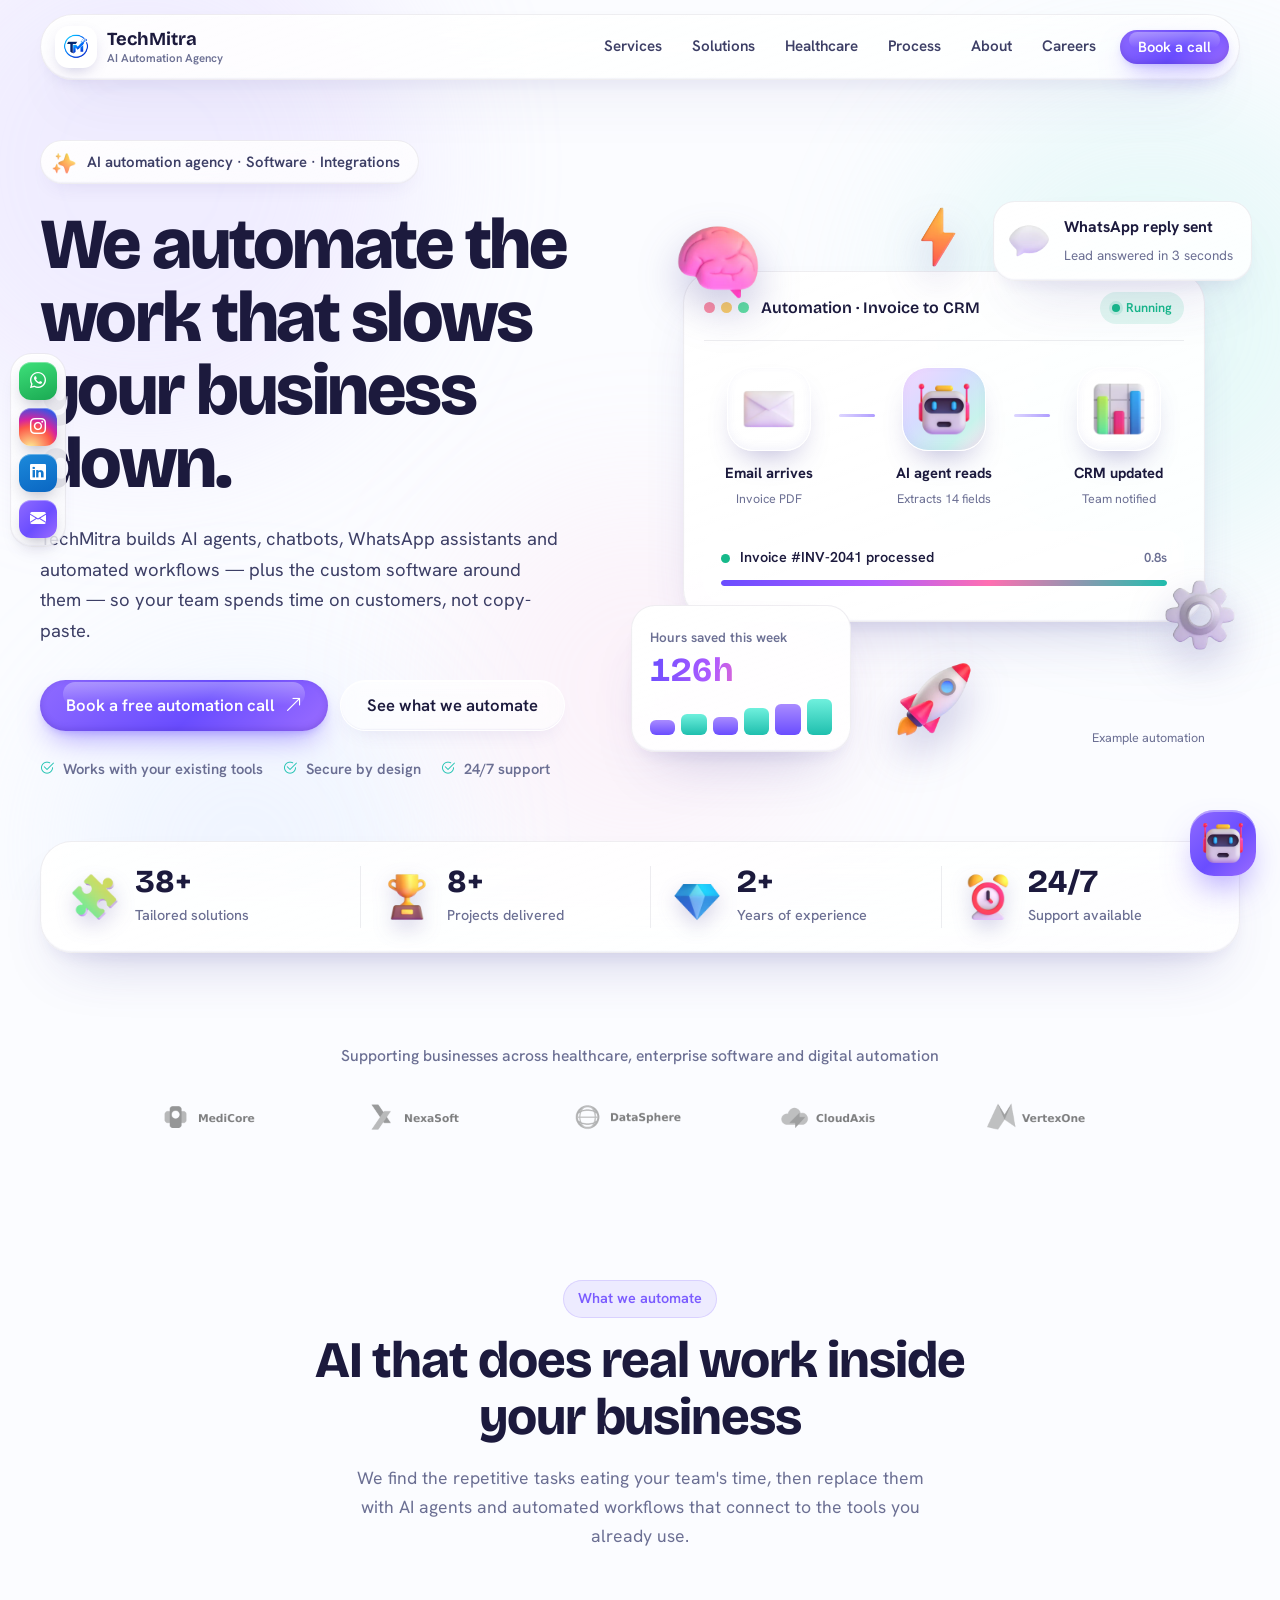
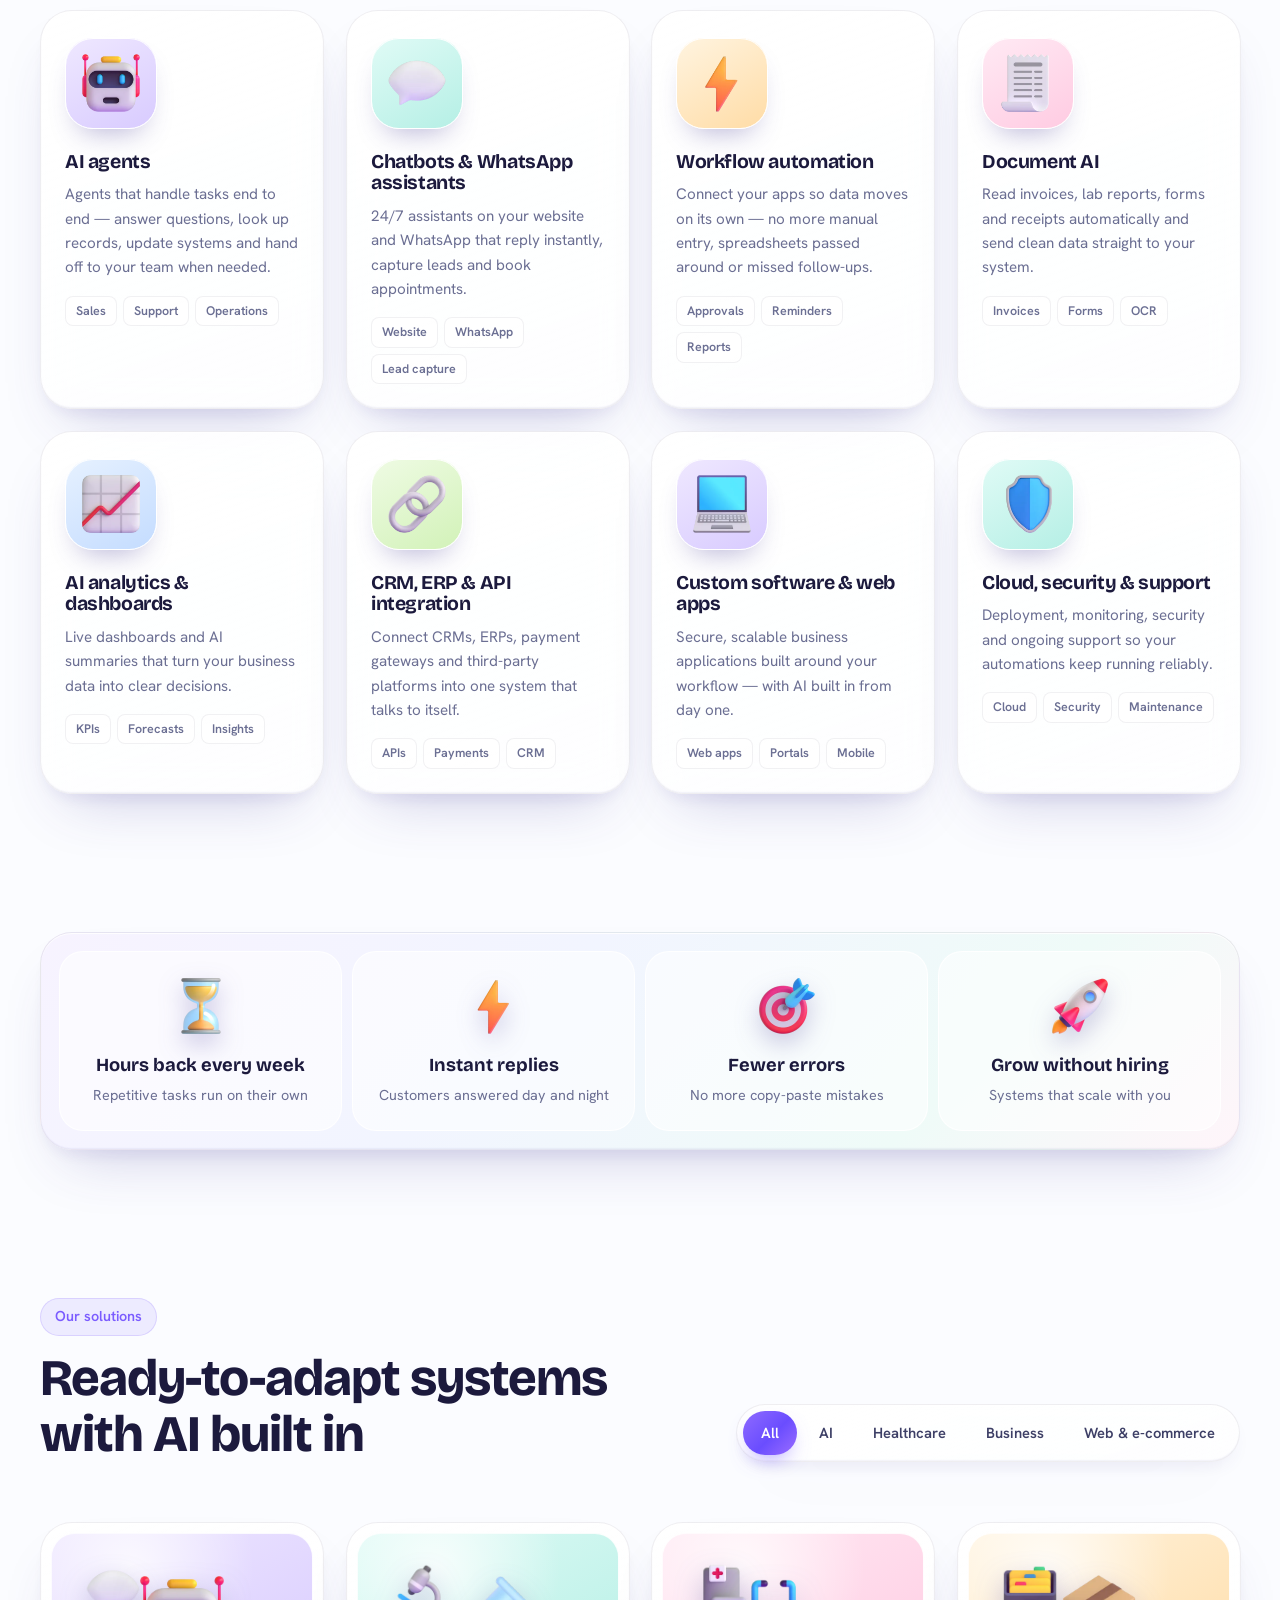
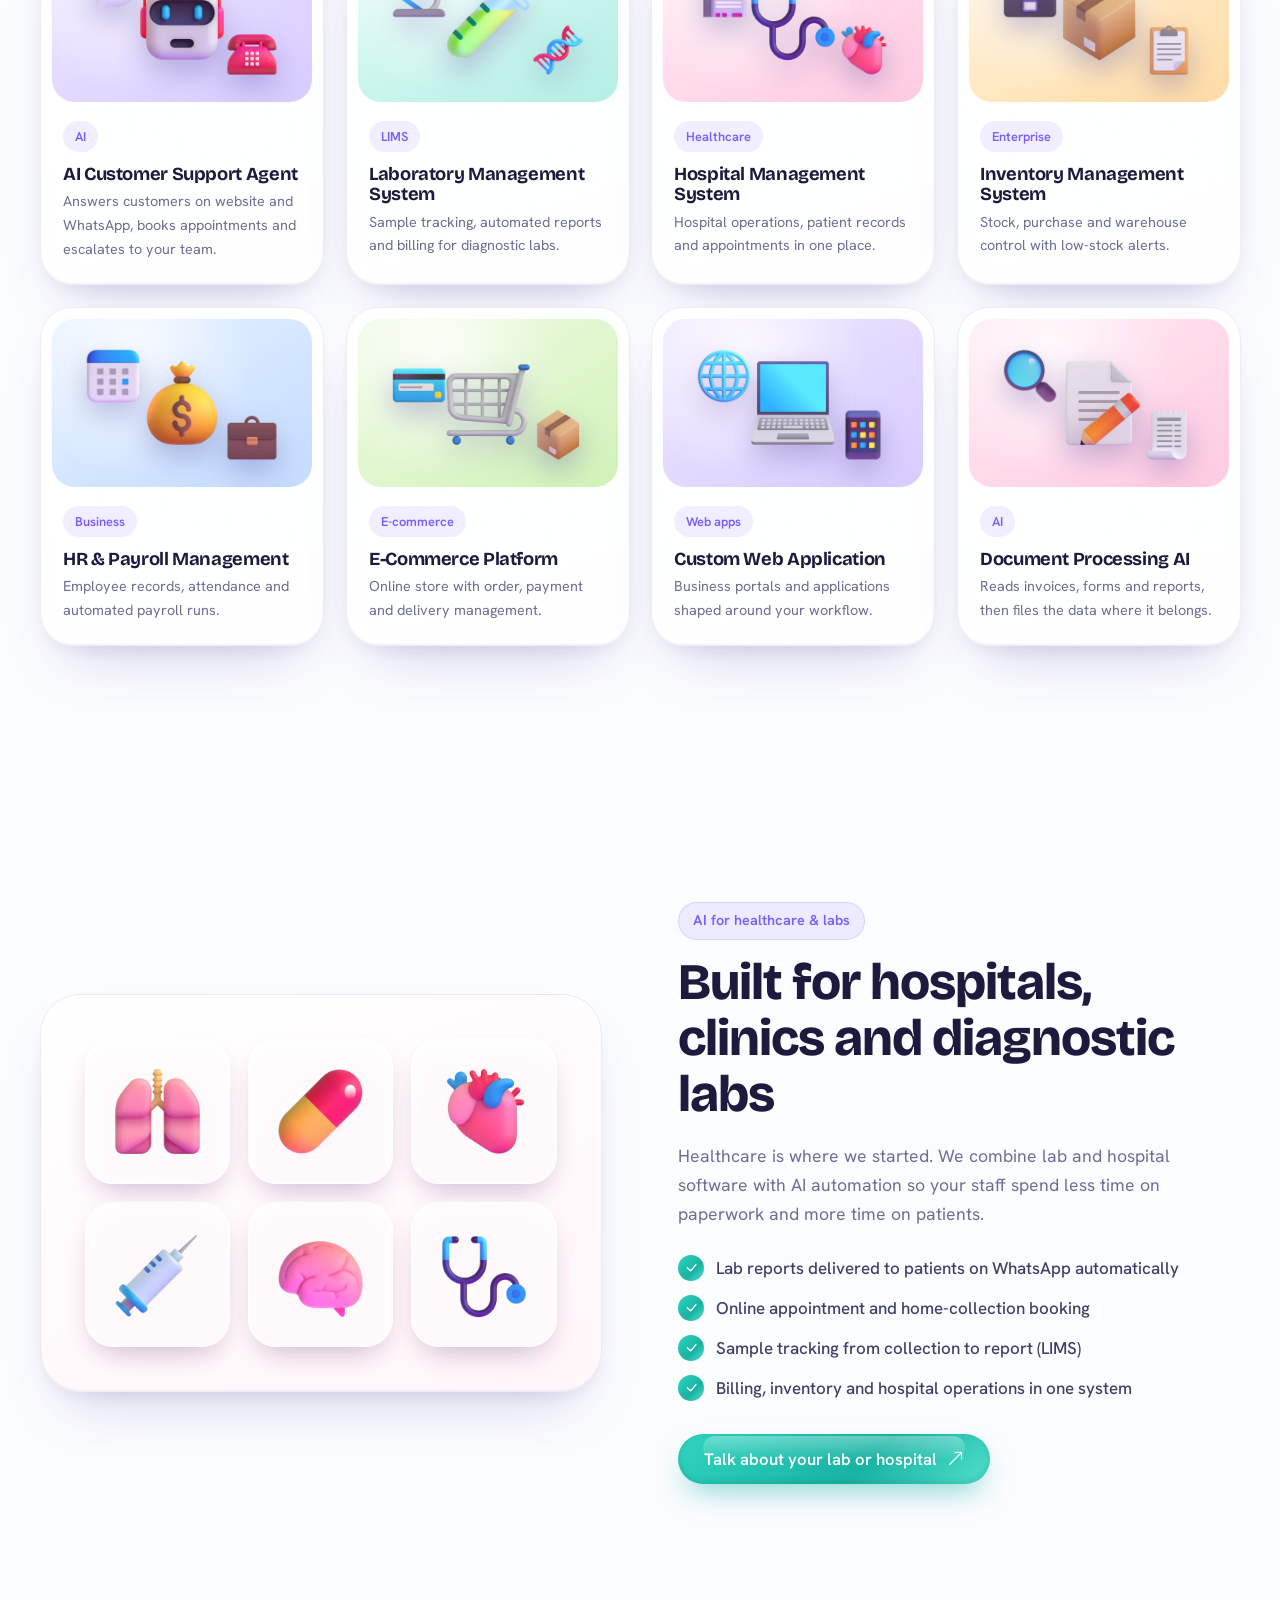
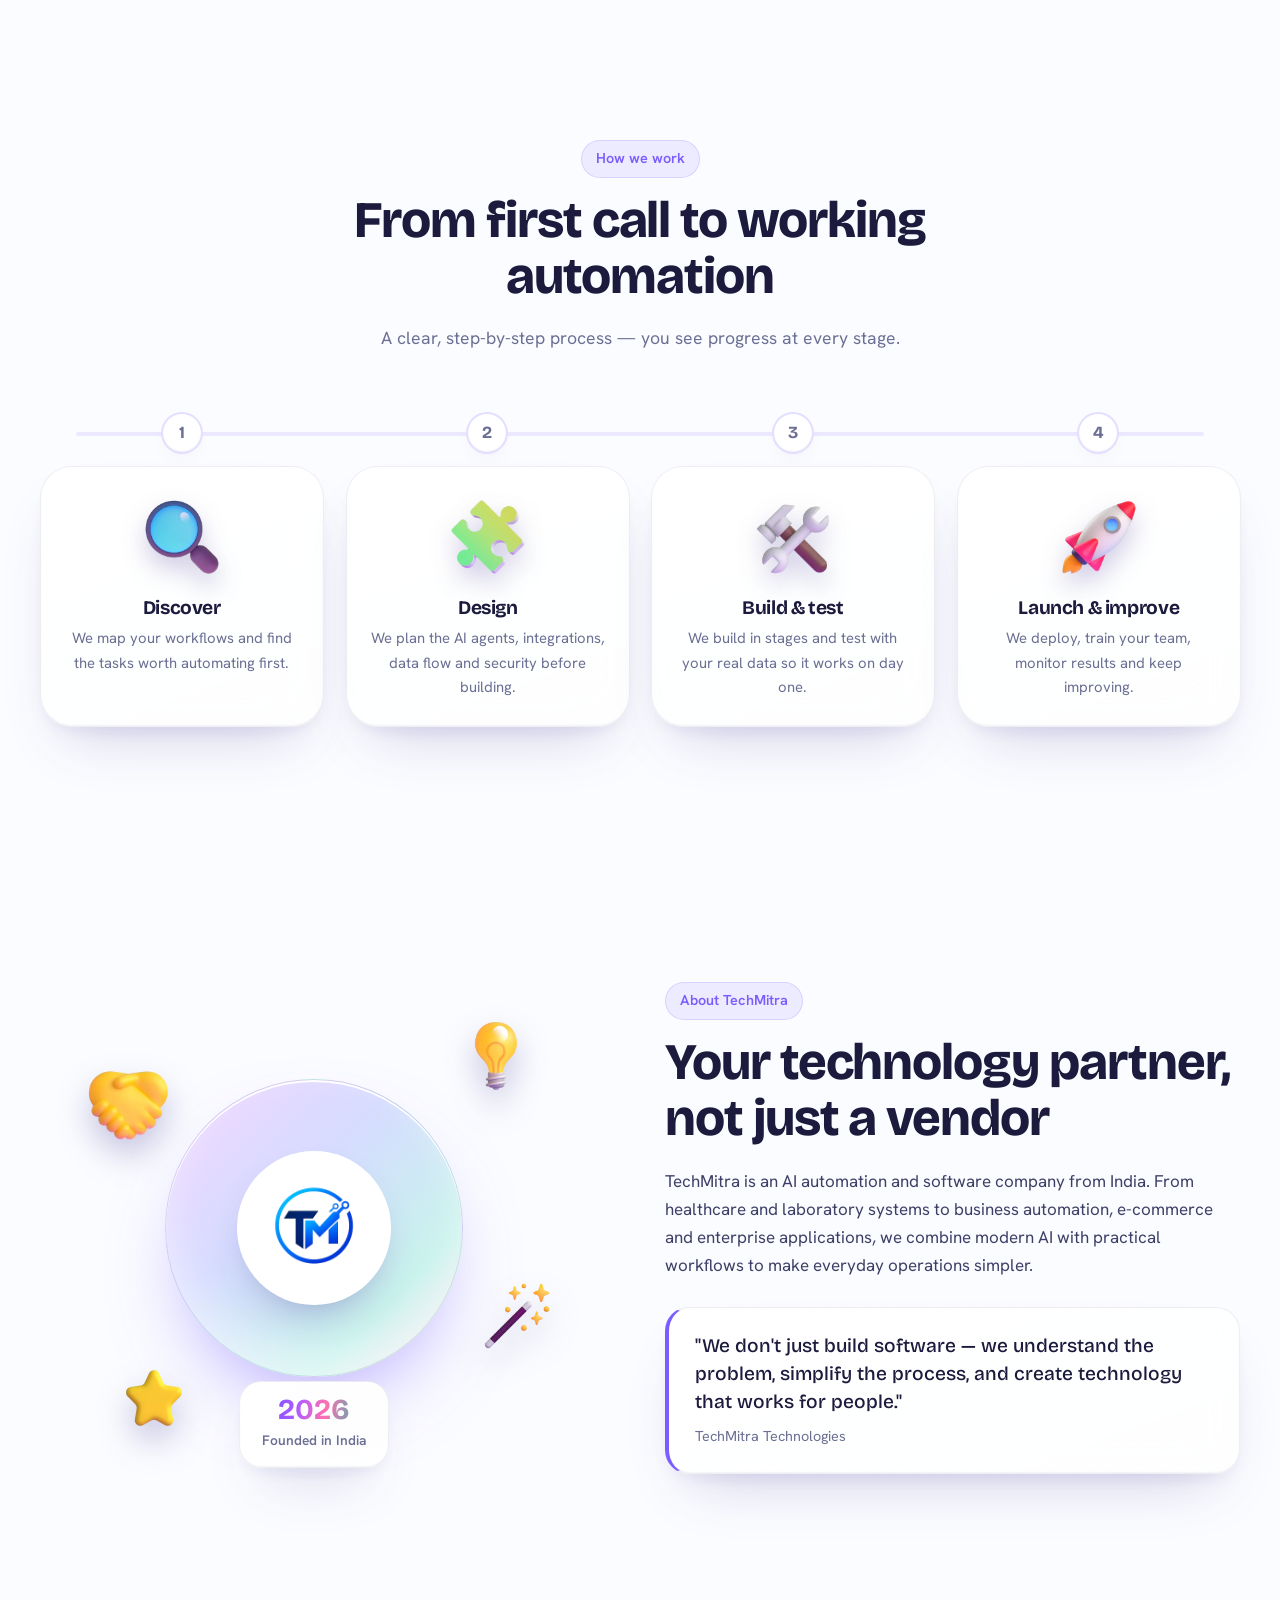
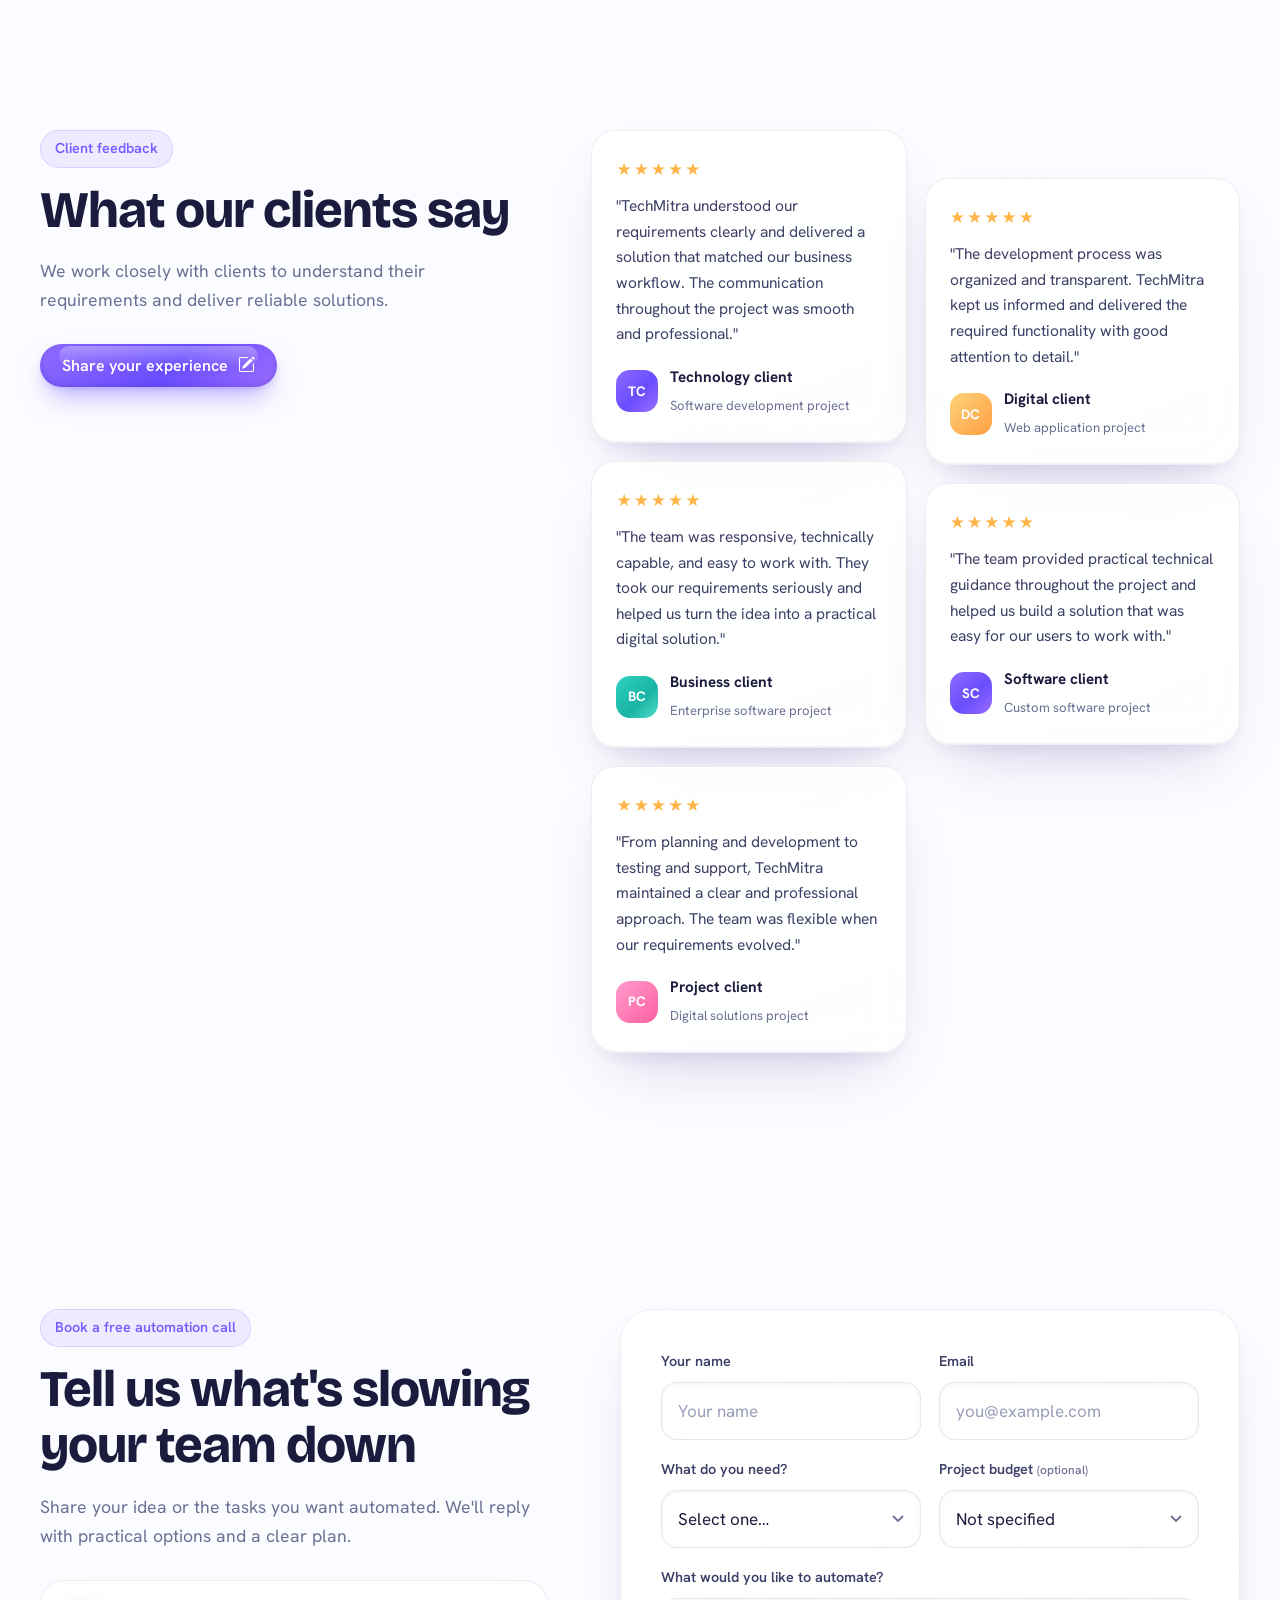
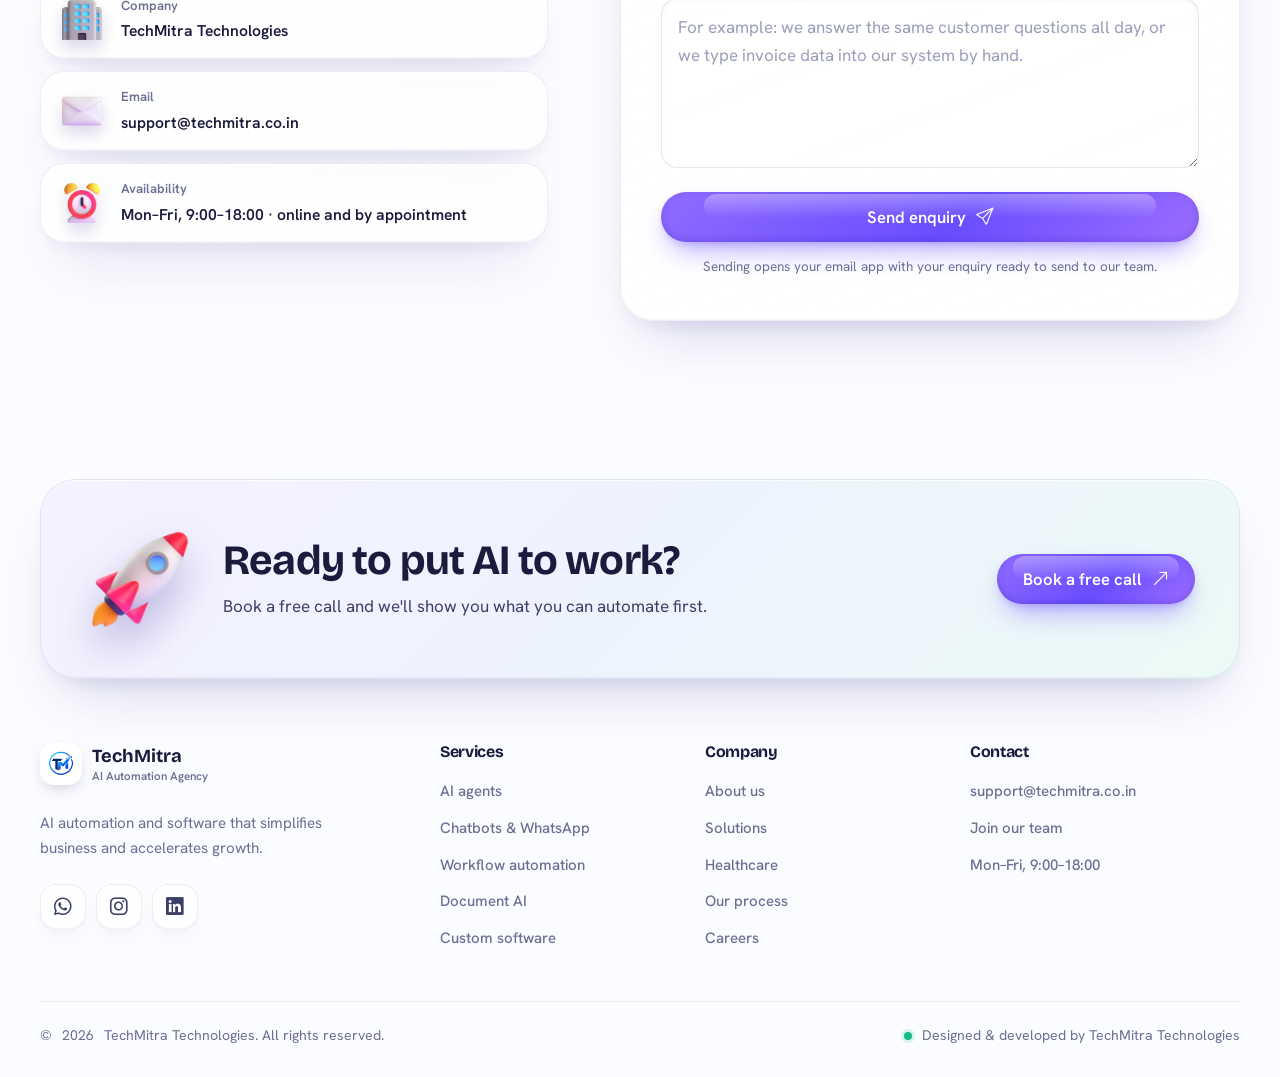
==== commit a1506ce4: "White background, calmer motion, branded social bar and scrollbar Remove idle animations (loader, fl" ====
--- a/index.html
+++ b/index.html
@@ -7,7 +7,7 @@
   <meta name="description" content="TechMitra Technologies is an AI automation agency. We build AI agents, chatbots, WhatsApp assistants, automated workflows and custom software for businesses, hospitals and diagnostic labs.">
   <meta name="keywords" content="AI automation agency, AI agents, AI chatbot, WhatsApp automation, workflow automation, document AI, LIMS, hospital management system, custom software development, TechMitra Technologies">
   <meta name="author" content="TechMitra Technologies">
-  <meta name="theme-color" content="#eef1f8">
+  <meta name="theme-color" content="#fbfcff">
   <meta property="og:title" content="TechMitra Technologies | AI Automation Agency">
   <meta property="og:description" content="AI agents, chatbots, automated workflows and custom software that give your team hours back every week.">
   <meta property="og:type" content="website">
@@ -23,10 +23,6 @@
 </head>
 <body>
 
-  <div class="loader" id="pageLoader" aria-hidden="true">
-    <div class="loader__orb glass"><img src="img/3d/robot.webp" alt=""></div>
-  </div>
-
   <a class="skip-link" href="#main">Skip to content</a>
 
   <div class="aurora" aria-hidden="true">
@@ -35,8 +31,6 @@
     <span class="aurora__blob aurora__blob--c"></span>
     <span class="aurora__blob aurora__blob--d"></span>
   </div>
-
-  <div class="scroll-progress" id="scrollProgress" aria-hidden="true"></div>
 
   <!-- ============ HEADER ============ -->
   <header class="nav" id="siteHeader">
@@ -75,15 +69,15 @@
             AI automation agency · Software · Integrations
           </p>
 
-          <h1 class="hero__title" data-split>We automate the work that slows your business down.</h1>
+          <h1 class="hero__title" data-intro>We automate the work that slows your business down.</h1>
 
           <p class="hero__lead" data-intro>
             TechMitra builds AI agents, chatbots, WhatsApp assistants and automated workflows — plus the custom software around them — so your team spends time on customers, not copy-paste.
           </p>
 
           <div class="hero__actions" data-intro>
-            <a href="#contact" class="btn btn--primary btn--lg magnetic">Book a free automation call <i class="bi bi-arrow-up-right"></i></a>
-            <a href="#services" class="btn btn--glass btn--lg magnetic">See what we automate</a>
+            <a href="#contact" class="btn btn--primary btn--lg">Book a free automation call <i class="bi bi-arrow-up-right"></i></a>
+            <a href="#services" class="btn btn--glass btn--lg">See what we automate</a>
           </div>
 
           <ul class="hero__proof" data-intro>
@@ -331,7 +325,7 @@
             <li><i class="bi bi-check-lg"></i> Sample tracking from collection to report (LIMS)</li>
             <li><i class="bi bi-check-lg"></i> Billing, inventory and hospital operations in one system</li>
           </ul>
-          <a href="#contact" class="btn btn--teal btn--lg magnetic">Talk about your lab or hospital <i class="bi bi-arrow-up-right"></i></a>
+          <a href="#contact" class="btn btn--teal btn--lg">Talk about your lab or hospital <i class="bi bi-arrow-up-right"></i></a>
         </div>
       </div>
     </section>
@@ -416,7 +410,7 @@
           <p class="kicker">Client feedback</p>
           <h2 class="section__title">What our clients say</h2>
           <p class="section__lead">We work closely with clients to understand their requirements and deliver reliable solutions.</p>
-          <button type="button" class="btn btn--primary magnetic" id="tmClientShareBtn">Share your experience <i class="bi bi-pencil-square"></i></button>
+          <button type="button" class="btn btn--primary" id="tmClientShareBtn">Share your experience <i class="bi bi-pencil-square"></i></button>
         </div>
 
         <div class="voices__wall" data-reveal>
@@ -496,7 +490,7 @@
                 <span class="field__error">Add a few details (at least 10 characters).</span>
               </div>
             </div>
-            <button type="submit" class="btn btn--primary btn--lg btn--block magnetic">Send enquiry <i class="bi bi-send"></i></button>
+            <button type="submit" class="btn btn--primary btn--lg btn--block">Send enquiry <i class="bi bi-send"></i></button>
             <p class="form-note">Sending opens your email app with your enquiry ready to send to our team.</p>
             <div class="form-success" id="formSuccess" role="status" aria-live="polite">
               <i class="bi bi-check2-circle"></i>
@@ -517,7 +511,7 @@
           <h2>Ready to put AI to work?</h2>
           <p>Book a free call and we'll show you what you can automate first.</p>
         </div>
-        <a href="#contact" class="btn btn--primary btn--lg magnetic">Book a free call <i class="bi bi-arrow-up-right"></i></a>
+        <a href="#contact" class="btn btn--primary btn--lg">Book a free call <i class="bi bi-arrow-up-right"></i></a>
       </div>
 
       <div class="footer__main">
@@ -564,11 +558,12 @@
     </div>
   </footer>
 
-  <div class="dock glass" aria-label="Social media links">
-    <a href="https://wa.me/91XXXXXXXXXX" target="_blank" rel="noopener noreferrer" aria-label="WhatsApp"><i class="bi bi-whatsapp"></i></a>
-    <a href="https://www.instagram.com/techmitratechnologies" target="_blank" rel="noopener noreferrer" aria-label="Instagram"><i class="bi bi-instagram"></i></a>
-    <a href="https://www.linkedin.com/company/techmitra-technologies" target="_blank" rel="noopener noreferrer" aria-label="LinkedIn"><i class="bi bi-linkedin"></i></a>
-  </div>
+  <nav class="dock glass" aria-label="Contact and social links">
+    <a href="https://wa.me/91XXXXXXXXXX" target="_blank" rel="noopener noreferrer" aria-label="WhatsApp" data-label="Chat on WhatsApp" class="dock__wa"><i class="bi bi-whatsapp"></i></a>
+    <a href="https://www.instagram.com/techmitratechnologies" target="_blank" rel="noopener noreferrer" aria-label="Instagram" data-label="Follow on Instagram" class="dock__ig"><i class="bi bi-instagram"></i></a>
+    <a href="https://www.linkedin.com/company/techmitra-technologies" target="_blank" rel="noopener noreferrer" aria-label="LinkedIn" data-label="Connect on LinkedIn" class="dock__in"><i class="bi bi-linkedin"></i></a>
+    <a href="mailto:support@techmitra.co.in" aria-label="Email" data-label="support@techmitra.co.in" class="dock__mail"><i class="bi bi-envelope-fill"></i></a>
+  </nav>
 
   <button class="to-top glass" id="toTop" aria-label="Back to top"><i class="bi bi-arrow-up"></i></button>
 
--- a/css/style.css
+++ b/css/style.css
@@ -5,7 +5,7 @@
 
 /* ---------- Tokens ---------- */
 :root {
-  --pearl: #eef1f8;
+  --pearl: #fbfcff;
   --pearl-2: #f6f7fc;
   --ink: #1c1a3d;
   --ink-soft: #3d3f66;
@@ -73,13 +73,13 @@
 /* ---------- Ambient background ---------- */
 .aurora {
   position: fixed; inset: 0; z-index: -1; overflow: hidden; pointer-events: none;
-  background: radial-gradient(1200px 800px at 50% -20%, #ffffff 0%, transparent 60%), linear-gradient(180deg, #f4f5fb 0%, #eceff8 100%);
+  background: #fbfcff;
 }
 .aurora__blob { position: absolute; border-radius: 50%; filter: blur(80px); will-change: transform; }
-.aurora__blob--a { width: 42vw; height: 42vw; left: -10vw; top: -8vw; background: #cbbaff; opacity: .75; animation: drift-a 24s ease-in-out infinite alternate; }
-.aurora__blob--b { width: 36vw; height: 36vw; right: -8vw; top: 10vh; background: #a6f0e4; opacity: .7; animation: drift-b 30s ease-in-out infinite alternate; }
-.aurora__blob--c { width: 30vw; height: 30vw; left: 35vw; top: 55vh; background: #ffc6e2; opacity: .6; animation: drift-c 34s ease-in-out infinite alternate; }
-.aurora__blob--d { width: 28vw; height: 28vw; left: 5vw; bottom: -10vw; background: #bfdcff; opacity: .6; animation: drift-b 38s ease-in-out infinite alternate-reverse; }
+.aurora__blob--a { width: 42vw; height: 42vw; left: -10vw; top: -8vw; background: #d9ccff; opacity: .32; }
+.aurora__blob--b { width: 36vw; height: 36vw; right: -8vw; top: 10vh; background: #b9f3ea; opacity: .3; }
+.aurora__blob--c { width: 30vw; height: 30vw; left: 35vw; top: 55vh; background: #ffd3e8; opacity: .22; }
+.aurora__blob--d { width: 28vw; height: 28vw; left: 5vw; bottom: -10vw; background: #cfe3ff; opacity: .26; }
 @keyframes drift-a { to { transform: translate(12vw, 14vh) scale(1.15); } }
 @keyframes drift-b { to { transform: translate(-14vw, 12vh) scale(.9); } }
 @keyframes drift-c { to { transform: translate(-12vw, -16vh) scale(1.2); } }
@@ -87,13 +87,13 @@
 /* ---------- Liquid glass primitive ---------- */
 .glass {
   position: relative;
-  background: linear-gradient(160deg, rgba(255,255,255,.72) 0%, rgba(255,255,255,.38) 100%);
-  border: 1px solid var(--glass-border);
+  background: linear-gradient(160deg, rgba(255,255,255,.92) 0%, rgba(255,255,255,.7) 100%);
+  border: 1px solid rgba(28,26,61,.07);
   backdrop-filter: blur(var(--blur)) saturate(180%);
   -webkit-backdrop-filter: blur(var(--blur)) saturate(180%);
   box-shadow: var(--shadow-soft);
 }
-.glass--hi { background: linear-gradient(160deg, rgba(255,255,255,.85) 0%, rgba(255,255,255,.5) 100%); }
+.glass--hi { background: linear-gradient(160deg, #ffffff 0%, rgba(255,255,255,.86) 100%); }
 
 /* 3D tilt cards (JS sets --rx / --ry / --mx / --my) */
 .tilt {
@@ -106,12 +106,12 @@
   background: radial-gradient(360px circle at var(--mx, 50%) var(--my, -30%), rgba(255,255,255,.75), transparent 45%);
   opacity: 0; transition: opacity .4s; mix-blend-mode: soft-light;
 }
-.tilt:hover { --lift: -6px; box-shadow: var(--shadow-lift); }
+.tilt:hover { --lift: -4px; box-shadow: var(--shadow-lift); }
 .tilt:hover::after { opacity: 1; }
 .tilt.is-tilting { transition: transform .12s linear, box-shadow .5s var(--ease); }
 
 /* ---------- Shared bits ---------- */
-.live-dot { display: inline-block; width: 8px; height: 8px; border-radius: 50%; background: var(--ok); animation: ping 2s infinite; flex-shrink: 0; }
+.live-dot { display: inline-block; width: 8px; height: 8px; border-radius: 50%; background: var(--ok); box-shadow: 0 0 0 3px rgba(22,185,138,.15); flex-shrink: 0; }
 @keyframes ping { 0% { box-shadow: 0 0 0 0 rgba(22,185,138,.5); } 70% { box-shadow: 0 0 0 9px rgba(22,185,138,0); } 100% { box-shadow: 0 0 0 0 rgba(22,185,138,0); } }
 
 .kicker {
@@ -163,11 +163,6 @@
 .btn--block { width: 100%; }
 
 /* ---------- Loader / progress ---------- */
-.loader { position: fixed; inset: 0; z-index: 500; display: grid; place-items: center; background: var(--pearl); transition: opacity .6s var(--ease), visibility .6s; }
-.loader.is-done { opacity: 0; visibility: hidden; }
-.loader__orb { width: 110px; height: 110px; border-radius: 34px; display: grid; place-items: center; animation: bob 1.6s ease-in-out infinite; }
-.loader__orb img { width: 70px; height: 70px; }
-.scroll-progress { position: fixed; top: 0; left: 0; z-index: 200; height: 3px; width: 100%; background: var(--grad-text); transform-origin: 0 50%; transform: scaleX(0); }
 
 /* ---------- Navigation ---------- */
 .nav { position: fixed; top: 14px; left: 0; right: 0; z-index: 100; transition: top .4s var(--ease); }
@@ -216,53 +211,37 @@
 .hero { position: relative; padding: calc(var(--nav-h) + 64px) 0 50px; }
 .hero__grid { display: grid; grid-template-columns: 1fr 1.02fr; gap: clamp(28px, 4vw, 60px); align-items: center; }
 .hero__title { margin-top: 24px; font-size: clamp(2.6rem, 5.6vw, 4.6rem); font-weight: 800; line-height: 1.02; letter-spacing: -0.035em; }
-.hero__title .word { display: inline-block; overflow: hidden; vertical-align: top; padding: 0 .02em .1em; margin-bottom: -.1em; }
-.hero__title .word > span {
-  display: inline-block;
-  background: linear-gradient(100deg, var(--ink) 0%, var(--ink) 40%, #8b5cff 48%, #ff6fb1 53%, var(--ink) 62%, var(--ink) 100%);
-  background-size: 300% 100%; background-position: 100% 0;
-  -webkit-background-clip: text; background-clip: text; color: transparent;
-  transform: translateY(110%); opacity: 0;
-}
-.hero__title.is-in .word > span {
-  animation: word-up 1s var(--ease) forwards, sheen 1.8s var(--ease) forwards;
-  animation-delay: calc(var(--i) * 60ms + 100ms), calc(var(--i) * 80ms + 1000ms);
-}
-@keyframes word-up { to { transform: translateY(0); opacity: 1; } }
-@keyframes sheen { to { background-position: 0 0; } }
+
 .hero__lead { margin-top: 24px; max-width: 52ch; font-size: 1.15rem; color: var(--ink-soft); }
 .hero__actions { margin-top: 34px; display: flex; flex-wrap: wrap; gap: 12px; }
 .hero__proof { margin-top: 26px; display: flex; flex-wrap: wrap; gap: 8px 20px; font-size: .92rem; font-weight: 600; color: var(--muted); }
 .hero__proof i { color: var(--teal); margin-right: 4px; }
 
-[data-intro] { opacity: 0; transform: translateY(18px); filter: blur(8px); transition: opacity .9s var(--ease), transform .9s var(--ease), filter .9s var(--ease); }
-.is-ready [data-intro] { opacity: 1; transform: none; filter: none; }
-.is-ready .hero__lead { transition-delay: .55s; }
-.is-ready .hero__actions { transition-delay: .7s; }
-.is-ready .hero__proof { transition-delay: .85s; }
+[data-intro] { opacity: 0; transform: translateY(12px); transition: opacity .7s var(--ease), transform .7s var(--ease); }
+.is-ready [data-intro] { opacity: 1; transform: none; }
+.is-ready .hero__title { transition-delay: .08s; }
+.is-ready .hero__lead { transition-delay: .16s; }
+.is-ready .hero__actions { transition-delay: .24s; }
+.is-ready .hero__proof { transition-delay: .3s; }
 
 /* Spatial scene */
 .scene { position: relative; height: 540px; }
 .scene > * { position: absolute; }
-.scene__window { left: 4%; right: 6%; top: 15%; padding: 20px; border-radius: var(--r-xl); opacity: 0; transform: translateY(40px) scale(.94); }
-.scene__toast { right: -2%; top: 2%; display: flex; align-items: center; gap: 12px; padding: 12px 18px 12px 12px; border-radius: 22px; opacity: 0; transform: translateY(-20px) scale(.9); }
+.scene [data-depth] { transition-property: opacity, transform, translate; transition-duration: .8s, .8s, .6s; }
+.scene__window { left: 4%; right: 6%; top: 15%; padding: 20px; border-radius: var(--r-xl); opacity: 0; transform: translateY(16px); }
+.scene__toast { right: -2%; top: 2%; display: flex; align-items: center; gap: 12px; padding: 12px 18px 12px 12px; border-radius: 22px; opacity: 0; transform: translateY(16px); }
 .scene__toast img { width: 46px; height: 46px; }
 .scene__toast strong { display: block; font-size: .98rem; }
 .scene__toast span { font-size: .84rem; color: var(--muted); }
-.scene__stat { left: -5%; bottom: -4%; width: 220px; padding: 16px 18px; border-radius: 24px; opacity: 0; transform: translateY(30px) scale(.9); }
+.scene__stat { left: -5%; bottom: -4%; width: 220px; padding: 16px 18px; border-radius: 24px; opacity: 0; transform: translateY(16px); }
 .scene__stat > span { font-size: .84rem; color: var(--muted); font-weight: 600; }
 .scene__stat strong { display: block; margin-top: 2px; font-family: var(--font-display); font-size: 2.1rem; line-height: 1.1; background: var(--grad-text); -webkit-background-clip: text; background-clip: text; color: transparent; font-variant-numeric: tabular-nums; }
 .mini-bars { margin-top: 8px; height: 38px; display: flex; align-items: flex-end; gap: 6px; }
-.mini-bars i { flex: 1; height: var(--h); border-radius: 6px; background: linear-gradient(180deg, #a98bff, #6a4dff); transform: scaleY(0); transform-origin: bottom; }
+.mini-bars i { flex: 1; height: var(--h); border-radius: 6px; background: linear-gradient(180deg, #a98bff, #6a4dff); }
 .mini-bars i:nth-child(even) { background: linear-gradient(180deg, #6ff0dd, #1fbfae); }
-.is-ready .mini-bars i { animation: bar-up .9s var(--ease-spring) forwards; }
-.mini-bars i:nth-child(2) { animation-delay: .08s !important; } .mini-bars i:nth-child(3) { animation-delay: .16s !important; }
-.mini-bars i:nth-child(4) { animation-delay: .24s !important; } .mini-bars i:nth-child(5) { animation-delay: .32s !important; } .mini-bars i:nth-child(6) { animation-delay: .4s !important; }
-@keyframes bar-up { to { transform: scaleY(1); } }
-
-.is-ready .scene__window { opacity: 1; transform: none; transition: opacity .9s .3s var(--ease), transform 1.1s .3s var(--ease); }
-.is-ready .scene__toast { opacity: 1; transform: none; transition: opacity .8s 1.1s var(--ease), transform 1s 1.1s var(--ease-spring); }
-.is-ready .scene__stat { opacity: 1; transform: none; transition: opacity .8s 1.3s var(--ease), transform 1s 1.3s var(--ease-spring); }
+
+
+.is-ready .scene__window, .is-ready .scene__toast, .is-ready .scene__stat, .is-ready .float3d { opacity: 1; transform: none; transition: opacity .8s .2s var(--ease), transform .8s .2s var(--ease); }
 
 .window__bar { display: flex; align-items: center; gap: 12px; padding-bottom: 16px; border-bottom: 1px solid var(--line); }
 .window__bar strong { font-family: var(--font-display); font-weight: 600; font-size: 1rem; }
@@ -276,38 +255,26 @@
 .flow__node { flex: 1; display: grid; justify-items: center; text-align: center; gap: 4px; }
 .flow__icon { width: 84px; height: 84px; border-radius: 26px; display: grid; place-items: center; background: linear-gradient(160deg, #fff, rgba(255,255,255,.55)); border: 1px solid #fff; box-shadow: 0 16px 30px -14px rgba(70,60,150,.4), inset 0 -3px 8px rgba(120,110,200,.08); }
 .flow__icon img { width: 58px; height: 58px; }
-.flow__node--ai .flow__icon { background: var(--grad-iris); animation: ai-pulse 2.4s ease-in-out infinite; }
-@keyframes ai-pulse { 50% { box-shadow: 0 16px 40px -10px rgba(123,92,255,.6), 0 0 0 8px rgba(123,92,255,.08); } }
+.flow__node--ai .flow__icon { background: var(--grad-iris); }
 .flow__node strong { margin-top: 6px; font-size: .92rem; }
 .flow__node small { font-size: .78rem; color: var(--muted); }
 .flow__link { position: relative; flex: 0 0 36px; height: 3px; margin-bottom: 44px; border-radius: 3px; background: rgba(123,92,255,.15); overflow: hidden; }
-.flow__link i { position: absolute; top: 0; left: -40%; width: 40%; height: 100%; border-radius: 3px; background: var(--grad-primary); animation: flow 1.6s linear infinite; }
-.flow__link + .flow__node + .flow__link i { animation-delay: .8s; }
-@keyframes flow { to { left: 100%; } }
+.flow__link { background: linear-gradient(90deg, rgba(123,92,255,.25), rgba(123,92,255,.6)); }
+.flow__link i { display: none; }
 
 .window__log { padding: 14px 16px; border-radius: 18px; background: rgba(255,255,255,.6); border: 1px solid #fff; }
 .log-row { display: flex; align-items: center; gap: 10px; font-size: .9rem; font-weight: 600; }
 .log-row b { margin-left: auto; font-weight: 600; color: var(--muted); font-size: .82rem; }
 .log-dot { width: 9px; height: 9px; border-radius: 50%; background: var(--ok); }
 .log-progress { margin-top: 10px; height: 6px; border-radius: 6px; background: rgba(28,26,61,.06); overflow: hidden; }
-.log-progress span { display: block; height: 100%; width: 100%; border-radius: 6px; background: var(--grad-text); transform-origin: 0 50%; animation: progress 3.6s var(--ease) infinite; }
-@keyframes progress { 0% { transform: scaleX(0); } 70%, 100% { transform: scaleX(1); } }
-.is-swap #logText { animation: swap .6s var(--ease); }
-@keyframes swap { from { opacity: 0; transform: translateY(6px); } }
-
-.float3d { width: 92px; height: 92px; filter: drop-shadow(0 18px 20px rgba(70,60,150,.28)); opacity: 0; transform: scale(.4); }
-.is-ready .float3d { opacity: 1; transform: none; transition: opacity .6s var(--ease), transform .9s var(--ease-spring); }
-.float3d--brain { left: 2%; top: 4%; transition-delay: 1.5s !important; }
-.float3d--bolt { left: 42%; top: 2%; width: 70px; height: 70px; transition-delay: 1.6s !important; }
-.float3d--gear { right: 0; bottom: 14%; width: 80px; height: 80px; transition-delay: 1.7s !important; }
-.float3d--rocket { left: 40%; bottom: -2%; width: 84px; height: 84px; transition-delay: 1.8s !important; }
-.float3d.is-floating { animation: bob-t 5s ease-in-out infinite; }
-.float3d--bolt.is-floating { animation-duration: 4s; animation-delay: -1s; }
-.float3d--gear.is-floating { animation: spin-bob 12s linear infinite; }
-.float3d--rocket.is-floating { animation-duration: 6s; animation-delay: -2s; }
+.log-progress span { display: block; height: 100%; width: 100%; border-radius: 6px; background: var(--grad-text); }
+
+.float3d { width: 92px; height: 92px; filter: drop-shadow(0 18px 20px rgba(70,60,150,.28)); opacity: 0; transform: translateY(16px); transition: translate .6s var(--ease); }
+.float3d--brain { left: 2%; top: 4%; }
+.float3d--bolt { left: 42%; top: 2%; width: 70px; height: 70px; }
+.float3d--gear { right: 0; bottom: 14%; width: 80px; height: 80px; }
+.float3d--rocket { left: 40%; bottom: -2%; width: 84px; height: 84px; }
 @keyframes bob { 50% { translate: 0 -14px; } }
-@keyframes bob-t { 50% { transform: translateY(-14px); } }
-@keyframes spin-bob { 0% { transform: rotate(0); } 50% { transform: translateY(-10px) rotate(180deg); } 100% { transform: rotate(360deg); } }
 .scene__caption { right: 6%; bottom: -18px; font-size: .78rem; color: var(--muted); }
 
 /* Stats */
@@ -321,19 +288,19 @@
 /* ---------- Trusted marquee ---------- */
 .trusted { padding: 40px 0 10px; }
 .trusted__title { text-align: center; color: var(--muted); font-size: .98rem; font-weight: 500; margin: 0 20px 24px; }
-.marquee { overflow: hidden; mask-image: linear-gradient(90deg, transparent, #000 12%, #000 88%, transparent); -webkit-mask-image: linear-gradient(90deg, transparent, #000 12%, #000 88%, transparent); }
-.marquee__track { display: flex; gap: 70px; width: max-content; animation: marquee 32s linear infinite; }
-.marquee:hover .marquee__track { animation-play-state: paused; }
-.marquee__track img { height: 54px; width: auto; opacity: .75; filter: grayscale(.2); transition: opacity .3s, filter .3s, transform .3s; }
-.marquee__track img:hover { opacity: 1; filter: none; transform: scale(1.05); }
+.marquee { width: min(var(--container), 100% - 40px); margin-inline: auto; }
+.marquee__track { display: flex; flex-wrap: wrap; justify-content: center; align-items: center; gap: 18px 56px; }
+.marquee__track img[aria-hidden] { display: none; }
+.marquee__track img { height: 50px; width: auto; opacity: .6; filter: grayscale(1); transition: opacity .3s, filter .3s, transform .3s; }
+.marquee__track img:hover { opacity: 1; filter: none; }
 @keyframes marquee { to { transform: translateX(calc(-50% - 35px)); } }
 
 /* ---------- Services ---------- */
 .services { display: grid; grid-template-columns: repeat(4, 1fr); gap: 22px; }
 .service { padding: 26px 24px 24px; border-radius: var(--r-xl); }
 .service__art { position: relative; width: 92px; height: 92px; border-radius: 28px; display: grid; place-items: center; margin-bottom: 22px; border: 1px solid #fff; box-shadow: 0 16px 28px -14px rgba(70,60,150,.4), inset 0 1px 0 #fff; transform: translateZ(30px); }
-.service__art img { width: 66px; height: 66px; transition: transform .6s var(--ease-spring); }
-.service:hover .service__art img { transform: scale(1.12) rotate(-6deg) translateY(-4px); }
+.service__art img { width: 66px; height: 66px; transition: transform .4s var(--ease); }
+.service:hover .service__art img { transform: scale(1.06) translateY(-2px); }
 .service__art--violet, .project__art--violet { background: linear-gradient(150deg, #efe8ff, #d8cbff); }
 .service__art--teal, .project__art--teal { background: linear-gradient(150deg, #e0fbf6, #b5efe5); }
 .service__art--amber, .project__art--amber { background: linear-gradient(150deg, #fff4e0, #ffdca6); }
@@ -345,10 +312,12 @@
 
 /* ---------- Results ---------- */
 .results { padding: 10px 0 20px; }
-.results__panel { display: grid; grid-template-columns: repeat(4, 1fr); gap: 10px; padding: 18px; border-radius: var(--r-xl); background: linear-gradient(135deg, rgba(243,214,255,.75), rgba(214,220,255,.7) 40%, rgba(200,243,236,.75) 75%, rgba(255,227,241,.75)); }
+.results__panel { display: grid; grid-template-columns: repeat(4, 1fr); gap: 10px; padding: 18px; border-radius: var(--r-xl); background: linear-gradient(135deg, #f7f3ff, #f2f5ff 40%, #effbf8 75%, #fff5fa); }
 .result { display: grid; justify-items: center; text-align: center; gap: 4px; padding: 22px 14px; border-radius: var(--r-lg); background: rgba(255,255,255,.55); border: 1px solid rgba(255,255,255,.9); }
-.result img { width: 64px; height: 64px; margin-bottom: 8px; filter: drop-shadow(0 10px 12px rgba(70,60,150,.25)); animation: bob 5s ease-in-out infinite; }
-.result:nth-child(2) img { animation-delay: -1.2s; } .result:nth-child(3) img { animation-delay: -2.4s; } .result:nth-child(4) img { animation-delay: -3.6s; }
+.result img { width: 64px; height: 64px; margin-bottom: 8px; filter: drop-shadow(0 10px 12px rgba(70,60,150,.25)); transition: transform .4s var(--ease); }
+.result { transition: background .3s, box-shadow .3s; }
+.result:hover { background: rgba(255,255,255,.85); box-shadow: 0 16px 30px -18px rgba(70,60,150,.35); }
+.result:hover img { transform: translateY(-4px); }
 .result strong { font-family: var(--font-display); font-size: 1.15rem; }
 .result span { font-size: .9rem; color: var(--muted); }
 
@@ -364,13 +333,13 @@
 .project.is-hidden { display: none; }
 .project__art { position: relative; height: 170px; border-radius: calc(var(--r-xl) - 8px); overflow: hidden; border: 1px solid rgba(255,255,255,.9); }
 .project__art::before { content: ""; position: absolute; inset: 0; background: radial-gradient(circle at 30% 20%, rgba(255,255,255,.8), transparent 55%); }
-.project__art img { position: absolute; filter: drop-shadow(0 12px 14px rgba(70,60,150,.3)); transition: transform .7s var(--ease-spring); }
+.project__art img { position: absolute; filter: drop-shadow(0 12px 14px rgba(70,60,150,.3)); transition: transform .5s var(--ease); }
 .project__art .a1 { width: 96px; height: 96px; left: 50%; top: 50%; margin: -48px 0 0 -48px; z-index: 2; }
 .project__art .a2 { width: 60px; height: 60px; left: 12%; top: 16%; }
 .project__art .a3 { width: 56px; height: 56px; right: 12%; bottom: 14%; }
-.project:hover .a1 { transform: scale(1.12) translateY(-6px); }
-.project:hover .a2 { transform: translate(-6px, -8px) rotate(-12deg); }
-.project:hover .a3 { transform: translate(6px, 6px) rotate(12deg); }
+.project:hover .a1 { transform: scale(1.06); }
+.project:hover .a2 { transform: translate(-4px, -4px); }
+.project:hover .a3 { transform: translate(4px, 4px); }
 .project__body { padding: 18px 12px 12px; }
 .project__body h3 { margin-top: 12px; font-size: 1.15rem; }
 .project__body p { margin-top: 6px; font-size: .9rem; color: var(--muted); }
@@ -379,9 +348,9 @@
 
 /* ---------- Healthcare ---------- */
 .health { display: grid; grid-template-columns: 1fr 1fr; gap: clamp(36px, 6vw, 80px); align-items: center; }
-.health__art { display: grid; grid-template-columns: repeat(3, 1fr); gap: 18px; padding: clamp(24px, 4vw, 44px); border-radius: 40px; background: linear-gradient(160deg, rgba(255,255,255,.85), rgba(255,236,244,.6)); }
-.health__art img { width: 100%; aspect-ratio: 1; padding: 16%; border-radius: 28px; background: rgba(255,255,255,.75); border: 1px solid #fff; box-shadow: 0 16px 30px -18px rgba(70,60,150,.35); filter: drop-shadow(0 10px 10px rgba(200,60,100,.12)); animation: bob 5s ease-in-out infinite; animation-delay: calc(var(--i) * -.8s); transition: transform .5s var(--ease-spring); }
-.health__art img:hover { transform: scale(1.08) rotate(-4deg); }
+.health__art { display: grid; grid-template-columns: repeat(3, 1fr); gap: 18px; padding: clamp(24px, 4vw, 44px); border-radius: 40px; background: linear-gradient(160deg, #ffffff, #fff6fa); }
+.health__art img { width: 100%; aspect-ratio: 1; padding: 16%; border-radius: 28px; background: rgba(255,255,255,.75); border: 1px solid #fff; box-shadow: 0 16px 30px -18px rgba(70,60,150,.35); filter: drop-shadow(0 10px 10px rgba(200,60,100,.12)); transition: transform .4s var(--ease), box-shadow .4s; }
+.health__art img:hover { transform: translateY(-4px); box-shadow: 0 22px 36px -18px rgba(70,60,150,.45); }
 .checks { margin: 26px 0 32px; display: grid; gap: 12px; }
 .checks li { display: flex; gap: 12px; align-items: flex-start; font-weight: 500; color: var(--ink-soft); }
 .checks i { flex-shrink: 0; width: 26px; height: 26px; border-radius: 50%; display: grid; place-items: center; font-size: .9rem; color: #fff; background: var(--grad-teal); margin-top: 1px; }
@@ -395,21 +364,20 @@
 .step.is-lit .step__node { background: var(--grad-primary); color: #fff; border-color: transparent; transform: scale(1.12); }
 .step__card { height: 100%; padding: 28px 22px 26px; border-radius: var(--r-xl); text-align: center; }
 .step__card img { width: 84px; height: 84px; margin: 0 auto 18px; filter: drop-shadow(0 12px 12px rgba(70,60,150,.25)); transition: transform .6s var(--ease-spring); }
-.step__card:hover img { transform: scale(1.12) translateY(-6px); }
+.step__card:hover img { transform: translateY(-4px); }
 .step h3 { font-size: 1.2rem; }
 .step p { margin-top: 8px; font-size: .93rem; color: var(--muted); }
 
 /* ---------- About ---------- */
 .about { display: grid; grid-template-columns: 1fr 1.05fr; gap: clamp(36px, 6vw, 80px); align-items: center; }
 .about__art { position: relative; aspect-ratio: 1; max-width: 480px; width: 100%; margin-inline: auto; display: grid; place-items: center; }
-.about__orb { width: 62%; aspect-ratio: 1; border-radius: 50%; display: grid; place-items: center; background: var(--grad-iris); box-shadow: 0 40px 80px -30px rgba(106,77,255,.5), inset 0 2px 0 #fff, inset 0 -20px 40px rgba(255,255,255,.5); animation: orb 8s ease-in-out infinite; }
-@keyframes orb { 50% { transform: scale(1.03) rotate(3deg); } }
+.about__orb { width: 62%; aspect-ratio: 1; border-radius: 50%; display: grid; place-items: center; background: var(--grad-iris); box-shadow: 0 40px 80px -30px rgba(106,77,255,.5), inset 0 2px 0 #fff, inset 0 -20px 40px rgba(255,255,255,.5); }
 .about__logo { width: 52%; border-radius: 50%; background: #fff; padding: 6%; box-shadow: 0 20px 40px -18px rgba(70,60,150,.45); }
-.about__f { position: absolute; width: 90px; height: 90px; filter: drop-shadow(0 16px 16px rgba(70,60,150,.28)); animation: bob 5s ease-in-out infinite; }
+.about__f { position: absolute; width: 90px; height: 90px; filter: drop-shadow(0 16px 16px rgba(70,60,150,.28)); transition: translate .6s var(--ease); }
 .about__f--1 { left: 2%; top: 14%; }
-.about__f--2 { right: 4%; top: 6%; width: 78px; height: 78px; animation-delay: -1.2s; }
-.about__f--3 { right: 0; bottom: 24%; width: 74px; height: 74px; animation-delay: -2.4s; }
-.about__f--4 { left: 10%; bottom: 8%; width: 64px; height: 64px; animation-delay: -3.4s; }
+.about__f--2 { right: 4%; top: 6%; width: 78px; height: 78px; }
+.about__f--3 { right: 0; bottom: 24%; width: 74px; height: 74px; }
+.about__f--4 { left: 10%; bottom: 8%; width: 64px; height: 64px; }
 .about__badge { position: absolute; left: 50%; bottom: 0; transform: translateX(-50%); padding: 14px 22px; border-radius: 22px; text-align: center; white-space: nowrap; }
 .about__badge strong { display: block; font-family: var(--font-display); font-size: 1.8rem; line-height: 1; background: var(--grad-text); -webkit-background-clip: text; background-clip: text; color: transparent; }
 .about__badge span { font-size: .86rem; color: var(--muted); font-weight: 600; }
@@ -419,14 +387,14 @@
 .quote cite { display: block; margin-top: 10px; font-style: normal; font-size: .9rem; color: var(--muted); }
 
 /* ---------- Testimonials ---------- */
-.voices { display: grid; grid-template-columns: .85fr 1.15fr; gap: clamp(36px, 6vw, 72px); align-items: center; }
+.voices { display: grid; grid-template-columns: .85fr 1.15fr; gap: clamp(36px, 6vw, 72px); align-items: start; }
+.voices__intro { position: sticky; top: 120px; }
 .voices__intro .btn { margin-top: 30px; }
-.voices__wall { display: grid; grid-template-columns: 1fr 1fr; gap: 18px; height: 560px; overflow: hidden; mask-image: linear-gradient(180deg, transparent, #000 12%, #000 88%, transparent); -webkit-mask-image: linear-gradient(180deg, transparent, #000 12%, #000 88%, transparent); padding: 0 6px; }
-.voices__track { display: grid; gap: 18px; animation: scroll-up 34s linear infinite; }
-.voices__col--down .voices__track { animation-name: scroll-down; animation-duration: 40s; }
-.voices__wall:hover .voices__track { animation-play-state: paused; }
-@keyframes scroll-up { to { transform: translateY(calc(-50% - 9px)); } }
-@keyframes scroll-down { from { transform: translateY(calc(-50% - 9px)); } to { transform: translateY(0); } }
+.voices__wall { display: grid; grid-template-columns: 1fr 1fr; gap: 18px; align-items: start; }
+.voices__track { display: grid; gap: 18px; }
+.voices__col--down { margin-top: 48px; }
+.voice { transition: transform .4s var(--ease), box-shadow .4s var(--ease); }
+.voice:hover { transform: translateY(-4px); box-shadow: var(--shadow-lift); }
 .voice { padding: 24px; border-radius: var(--r-lg); }
 .stars { color: var(--amber); letter-spacing: 2px; }
 .voice p { margin-top: 10px; font-size: .97rem; color: var(--ink-soft); }
@@ -474,9 +442,9 @@
 
 /* ---------- Footer ---------- */
 .footer { position: relative; padding: 30px 0 30px; }
-.footer__cta { display: flex; align-items: center; gap: 28px; flex-wrap: wrap; padding: clamp(28px, 5vw, 44px); border-radius: 36px; background: var(--grad-iris); }
+.footer__cta { display: flex; align-items: center; gap: 28px; flex-wrap: wrap; padding: clamp(28px, 5vw, 44px); border-radius: 36px; background: linear-gradient(135deg, #f6f1ff, #eef3ff 45%, #ecfaf6); }
 .footer__cta > div { flex: 1; min-width: 240px; }
-.footer__rocket { width: 110px; height: 110px; filter: drop-shadow(0 20px 20px rgba(70,60,150,.3)); animation: bob 4s ease-in-out infinite; }
+.footer__rocket { width: 110px; height: 110px; filter: drop-shadow(0 20px 20px rgba(70,60,150,.3)); }
 .footer__cta h2 { font-size: clamp(1.8rem, 3.6vw, 2.6rem); }
 .footer__cta p { margin-top: 8px; color: var(--ink-soft); }
 .footer__main { margin-top: 64px; display: grid; grid-template-columns: 1.6fr 1fr 1fr 1.2fr; gap: 40px; }
@@ -492,9 +460,27 @@
 .footer__bottom > span { display: inline-flex; align-items: center; gap: 10px; }
 
 /* ---------- Floating UI ---------- */
-.dock { position: fixed; left: 18px; top: 50%; z-index: 80; transform: translateY(-50%); display: grid; gap: 6px; padding: 8px; border-radius: 26px; }
-.dock a { width: 42px; height: 42px; border-radius: 14px; display: grid; place-items: center; font-size: 1.05rem; color: var(--ink-soft); transition: transform .35s var(--ease-spring), background .3s, color .3s; }
-.dock a:hover { transform: scale(1.15); color: #fff; background: var(--grad-primary); }
+.dock { position: fixed; left: 20px; top: 50%; z-index: 80; transform: translateY(-50%); display: grid; gap: 10px; padding: 10px; border-radius: 22px; }
+.dock a { position: relative; width: 44px; height: 44px; border-radius: 14px; display: grid; place-items: center; font-size: 1.15rem; color: #fff; box-shadow: 0 8px 18px -8px rgba(28,26,61,.45), inset 0 1px 0 rgba(255,255,255,.35); transition: transform .3s var(--ease), box-shadow .3s; }
+.dock a:hover, .dock a:focus-visible { transform: translateX(3px); box-shadow: 0 12px 24px -10px rgba(28,26,61,.55), inset 0 1px 0 rgba(255,255,255,.35); }
+.dock a::after {
+  content: attr(data-label); position: absolute; left: calc(100% + 12px); top: 50%; padding: 6px 12px; border-radius: 10px; white-space: nowrap;
+  font-size: .82rem; font-weight: 600; color: var(--ink); background: #fff; box-shadow: 0 10px 24px -12px rgba(28,26,61,.4);
+  opacity: 0; pointer-events: none; transform: translate(-6px, -50%); transition: opacity .25s, transform .25s var(--ease);
+}
+.dock a:hover::after, .dock a:focus-visible::after { opacity: 1; transform: translate(0, -50%); }
+.dock__wa { background: linear-gradient(160deg, #3ee07a, #1aa952); }
+.dock__ig { background: radial-gradient(circle at 30% 107%, #fdf497 0%, #fd5949 45%, #d6249f 60%, #285aeb 90%); }
+.dock__in { background: linear-gradient(160deg, #1c8adb, #0a66c2); }
+.dock__mail { background: var(--grad-primary); }
+
+/* Custom scrollbar */
+html { scrollbar-width: thin; scrollbar-color: #9b84ff rgba(255,255,255,.6); }
+::-webkit-scrollbar { width: 12px; height: 12px; }
+::-webkit-scrollbar-track { background: linear-gradient(180deg, #f3f0ff, #eaf7f5); border-left: 1px solid rgba(28,26,61,.05); }
+::-webkit-scrollbar-thumb { border: 3px solid transparent; border-radius: 999px; background: linear-gradient(180deg, #a98bff, #6a4dff) padding-box; }
+::-webkit-scrollbar-thumb:hover { background: linear-gradient(180deg, #8f6bff, #5233f0) padding-box; }
+::-webkit-scrollbar-corner { background: transparent; }
 .to-top { position: fixed; right: 26px; bottom: 104px; z-index: 80; width: 48px; height: 48px; border-radius: 16px; display: grid; place-items: center; font-size: 1.1rem; opacity: 0; transform: translateY(20px) scale(.8); pointer-events: none; transition: opacity .4s var(--ease), transform .4s var(--ease); }
 .to-top.is-visible { opacity: 1; transform: none; pointer-events: auto; }
 
@@ -528,7 +514,7 @@
 .chat__icon-close { opacity: 0; transform: rotate(-90deg) scale(.5); font-size: 1.3rem; }
 .chat.is-open .chat__icon-open { opacity: 0; transform: rotate(90deg) scale(.5); }
 .chat.is-open .chat__icon-close { opacity: 1; transform: none; }
-.chat__ping { position: absolute; inset: 0; border-radius: 24px; border: 2px solid var(--violet-2); animation: ring 2.4s var(--ease) infinite; }
+.chat__ping { display: none; }
 .chat.is-open .chat__ping { display: none; }
 @keyframes ring { 0% { transform: scale(1); opacity: .8; } 100% { transform: scale(1.5); opacity: 0; } }
 .chat__window { position: absolute; right: 0; bottom: 82px; width: min(370px, calc(100vw - 32px)); height: min(540px, calc(100vh - 140px)); display: flex; flex-direction: column; border-radius: var(--r-xl); overflow: hidden; transform-origin: bottom right; transform: translateY(16px) scale(.9); opacity: 0; visibility: hidden; transition: transform .5s var(--ease-spring), opacity .35s, visibility .35s; }
@@ -559,13 +545,14 @@
 .chat__input button:hover { transform: scale(1.08) rotate(-12deg); }
 
 /* ---------- Scroll reveal ---------- */
-[data-reveal] { opacity: 0; transform: translateY(34px) scale(.97); filter: blur(10px); transition: opacity 1s var(--ease), transform 1s var(--ease), filter 1s var(--ease); transition-delay: var(--d, 0ms); }
-[data-reveal].is-visible { opacity: 1; transform: none; filter: none; }
+[data-reveal] { opacity: 0; transform: translateY(16px); transition: opacity .7s var(--ease), transform .7s var(--ease); transition-delay: var(--d, 0ms); }
+[data-reveal].is-visible { opacity: 1; transform: none; }
 [data-reveal].tilt.is-visible { transform: perspective(900px) rotateX(var(--rx, 0deg)) rotateY(var(--ry, 0deg)) translateY(var(--lift, 0)); }
-[data-reveal].tilt.is-visible.done { transition-delay: 0ms; transition: transform .5s var(--ease), box-shadow .5s var(--ease), opacity .5s, filter .5s; }
+[data-reveal].tilt.is-visible.done { transition-delay: 0ms; transition: transform .5s var(--ease), box-shadow .5s var(--ease), opacity .5s; }
 
 /* ---------- Responsive ---------- */
-@media (max-width: 1360px) { .dock { display: none; } }
+@media (max-width: 1360px) { .dock { left: 10px; padding: 8px; gap: 8px; } .dock a { width: 38px; height: 38px; font-size: 1rem; border-radius: 12px; } }
+@media (max-width: 1240px) { .dock { display: none; } }
 @media (max-width: 1100px) {
   .services, .projects { grid-template-columns: repeat(2, 1fr); }
   .footer__main { grid-template-columns: 1fr 1fr; }
@@ -584,6 +571,7 @@
   .nav__indicator { display: none; }
   .nav__cta { margin: 8px 0 0; }
   .hero__grid, .health, .about, .voices, .contact { grid-template-columns: 1fr; }
+  .voices__intro { position: static; }
   .scene { height: 500px; max-width: 580px; width: 100%; margin-inline: auto; }
   .stats { grid-template-columns: 1fr 1fr; }
   .stat:nth-child(3) { border-left: 0; padding-left: 0; }
@@ -628,8 +616,8 @@
   .timeline { grid-template-columns: 1fr; }
   .health__art { gap: 12px; padding: 20px; border-radius: 30px; }
   .about__f { width: 64px; height: 64px; }
-  .voices__wall { grid-template-columns: 1fr; height: 500px; }
-  .voices__col--down { display: none; }
+  .voices__wall { grid-template-columns: 1fr; }
+  .voices__col--down { margin-top: 0; }
   .form-grid { grid-template-columns: 1fr; }
   .footer__main { grid-template-columns: 1fr; gap: 30px; }
   .footer__rocket { width: 80px; height: 80px; }
@@ -639,6 +627,5 @@
 }
 @media (prefers-reduced-motion: reduce) {
   *, *::before, *::after { animation-duration: .001ms !important; animation-iteration-count: 1 !important; transition-duration: .001ms !important; scroll-behavior: auto !important; }
-  [data-reveal], [data-intro], .scene > *, .float3d, .hero__title .word > span { opacity: 1 !important; transform: none !important; filter: none !important; }
-  .marquee__track, .voices__track { animation: none !important; }
-}
+  [data-reveal], [data-intro], .scene > *, .float3d { opacity: 1 !important; transform: none !important; }
+}
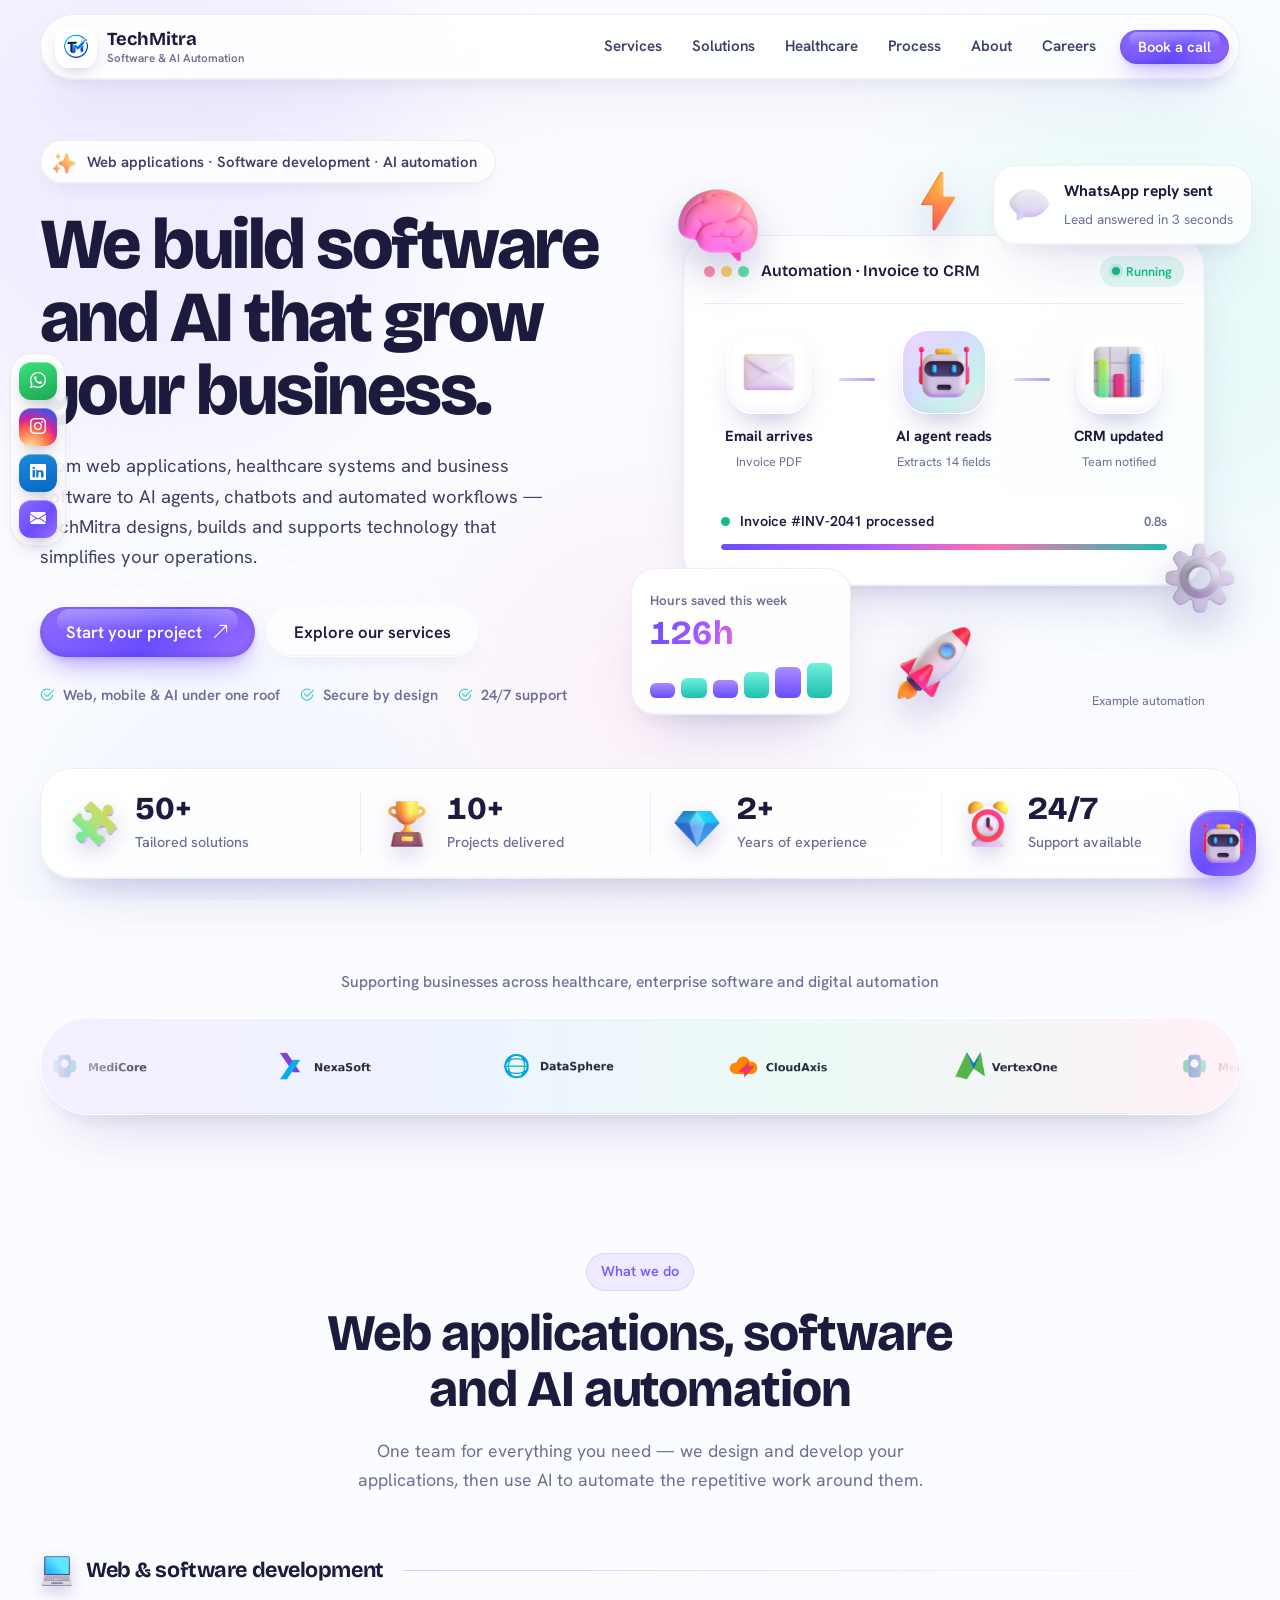
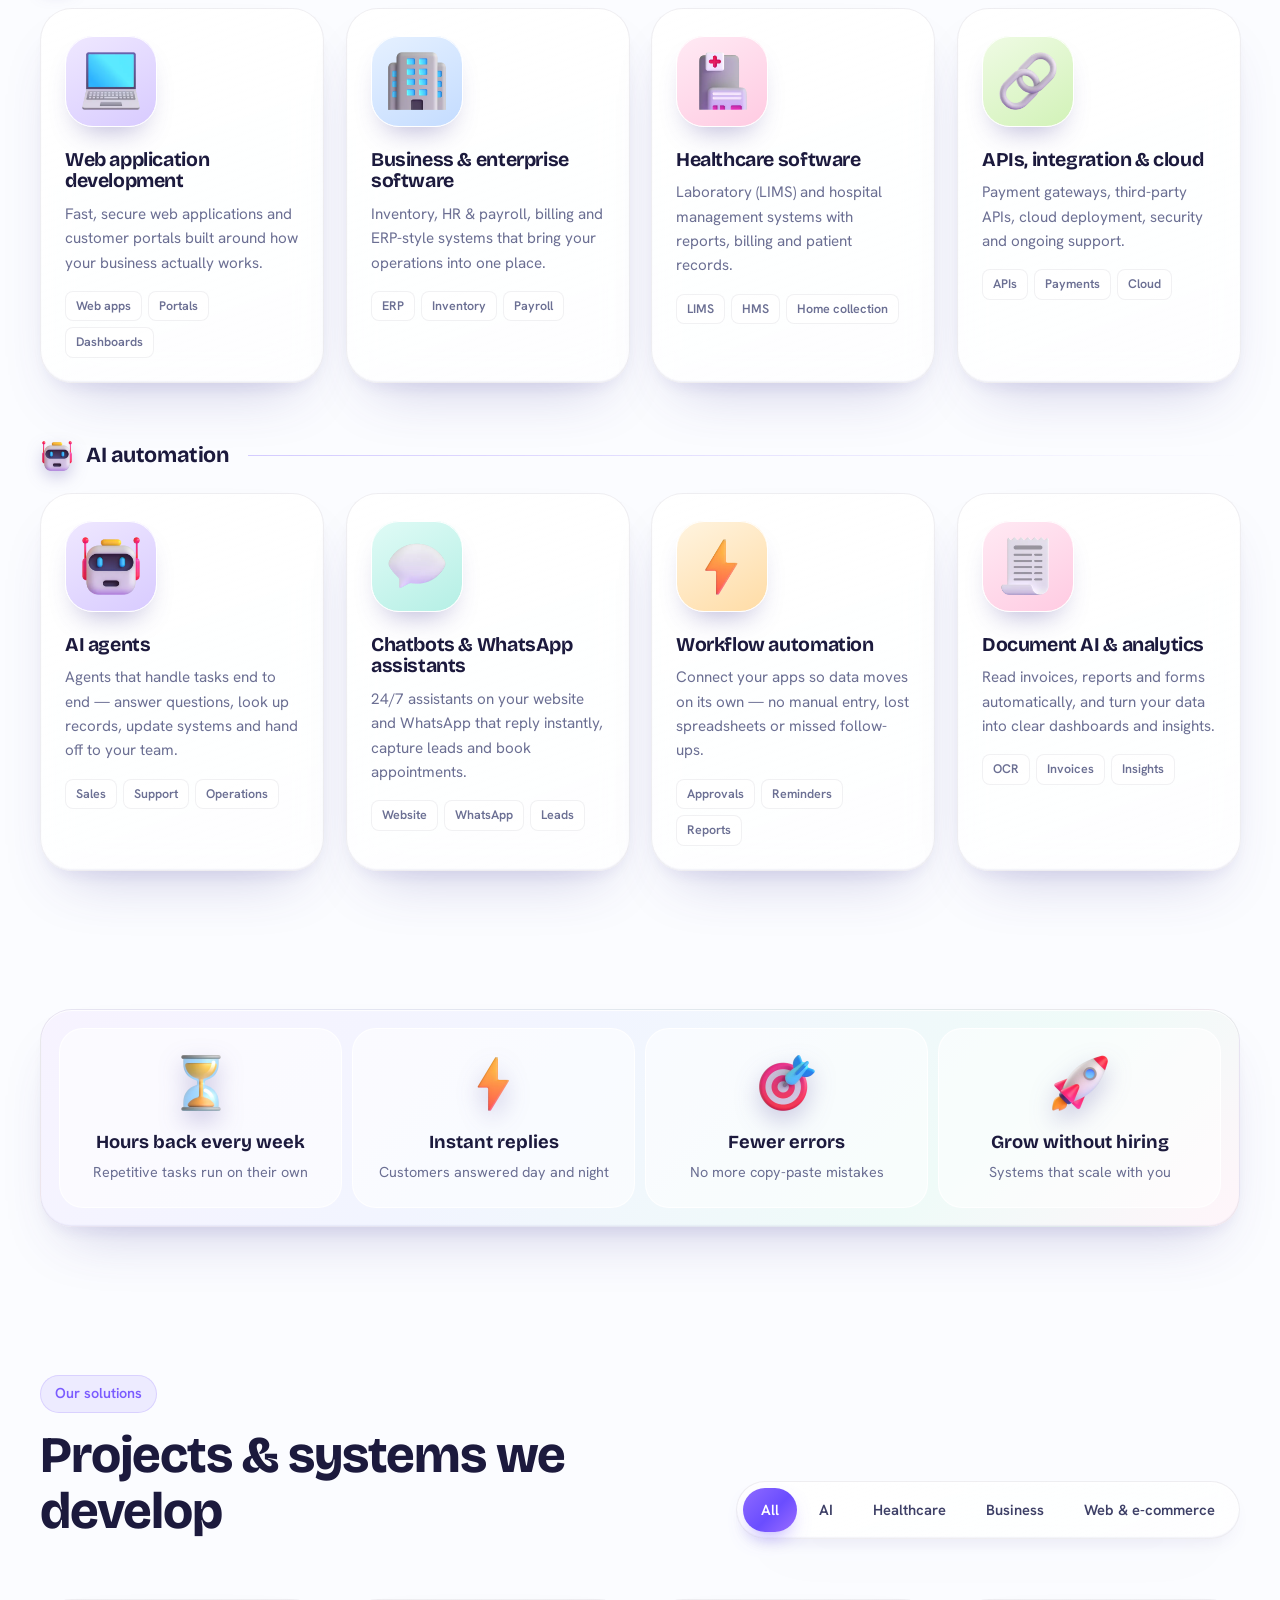
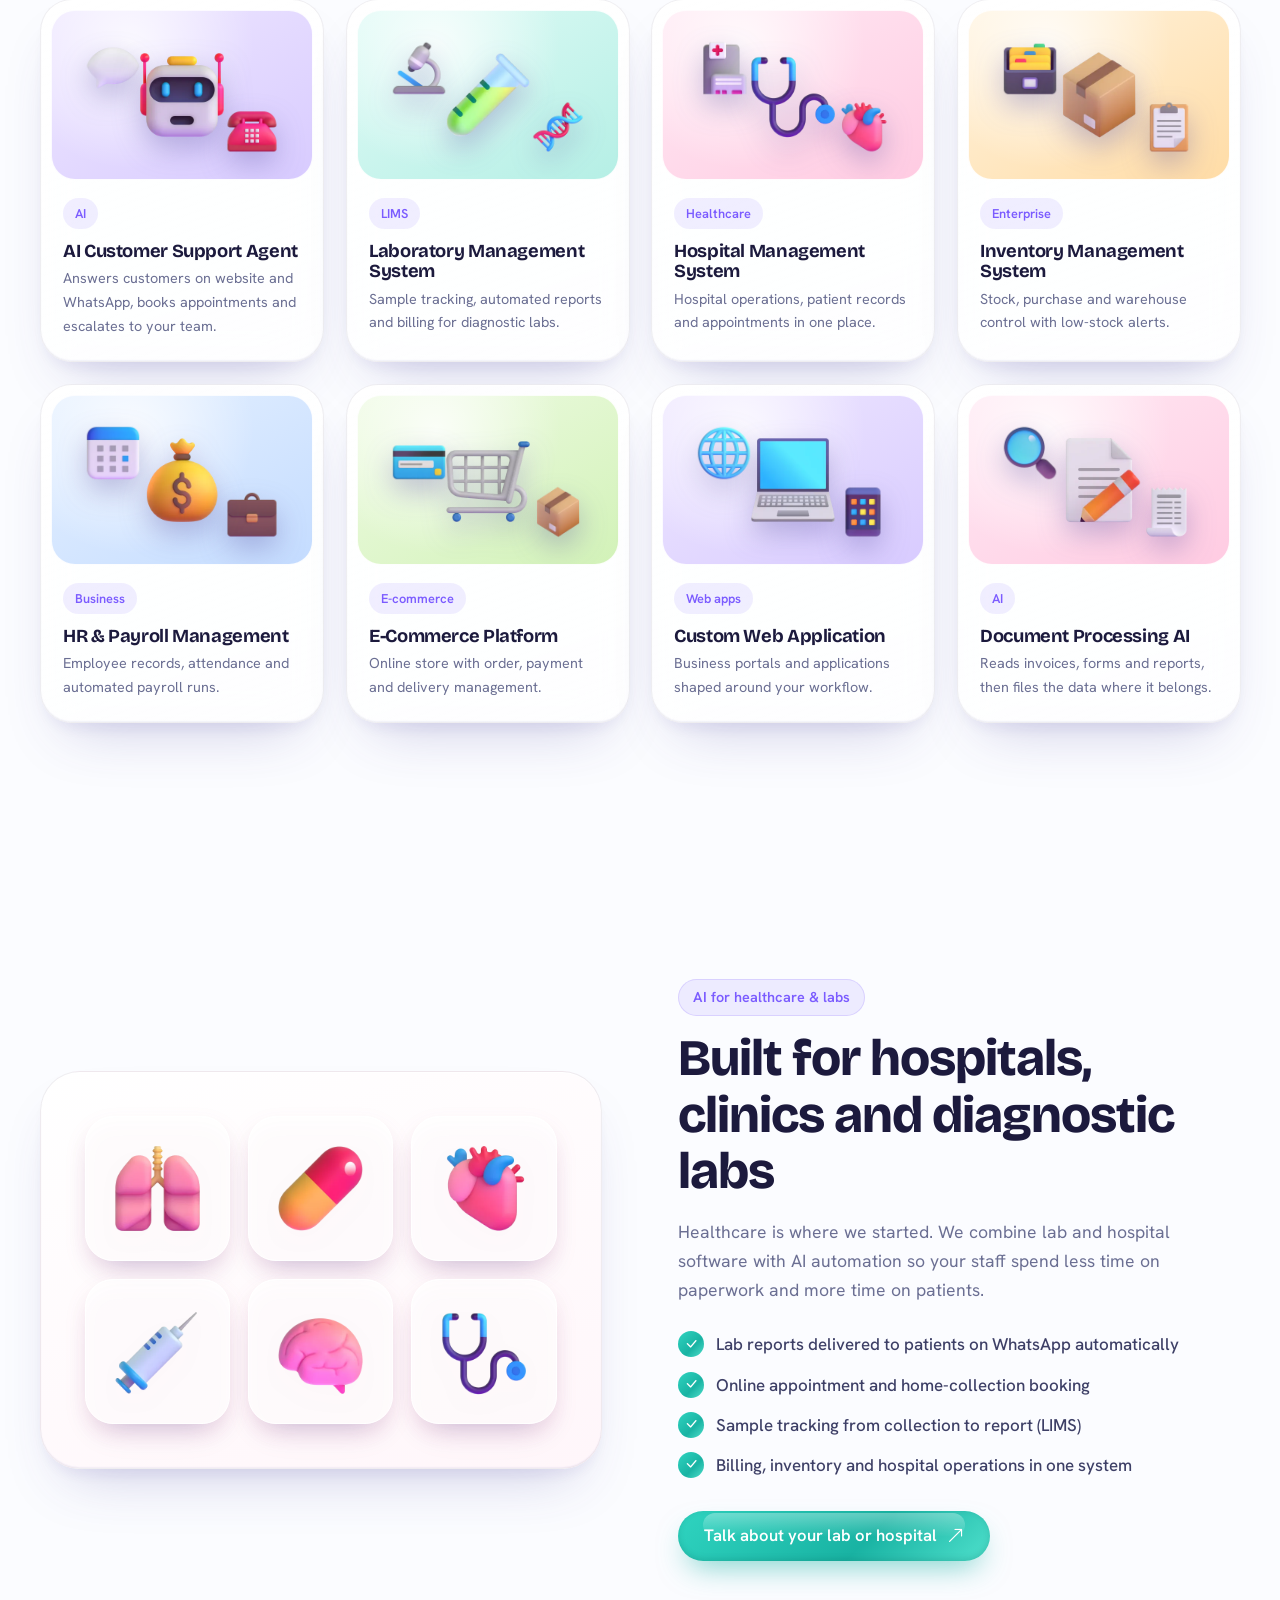
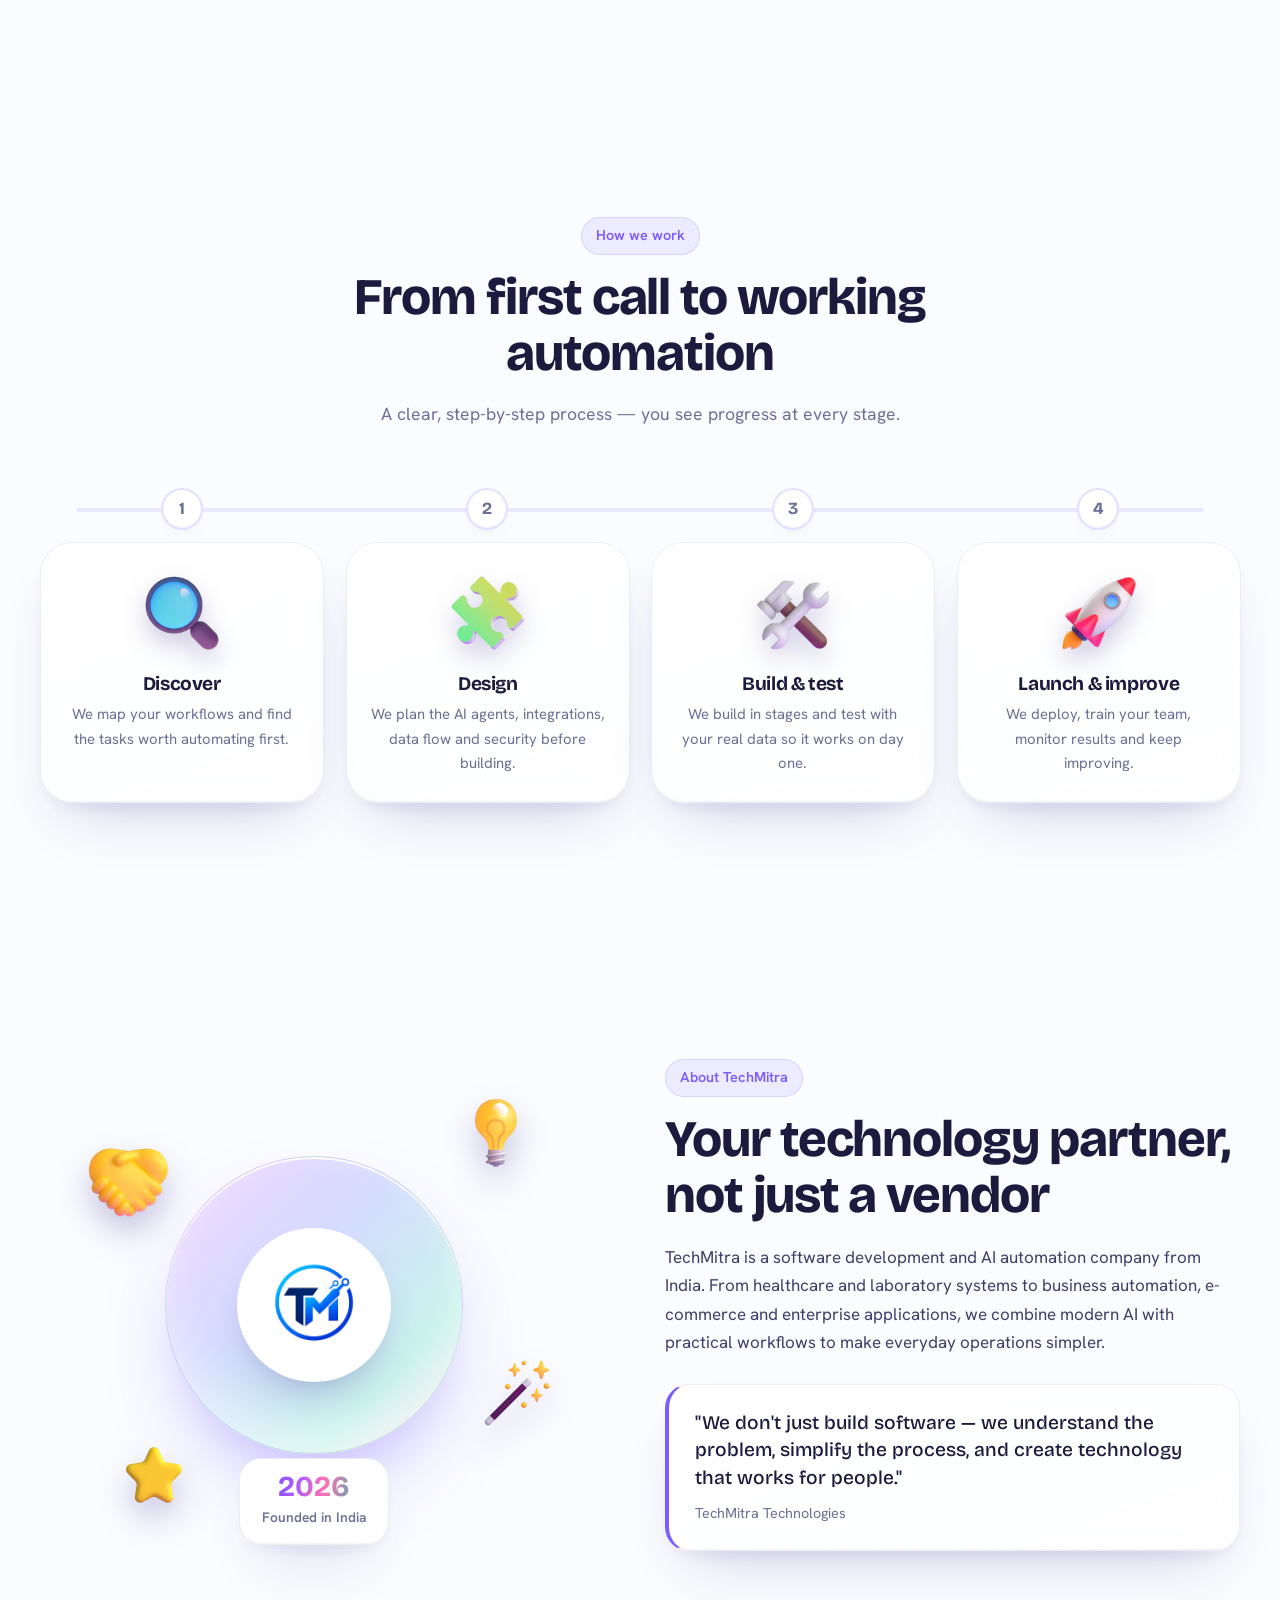
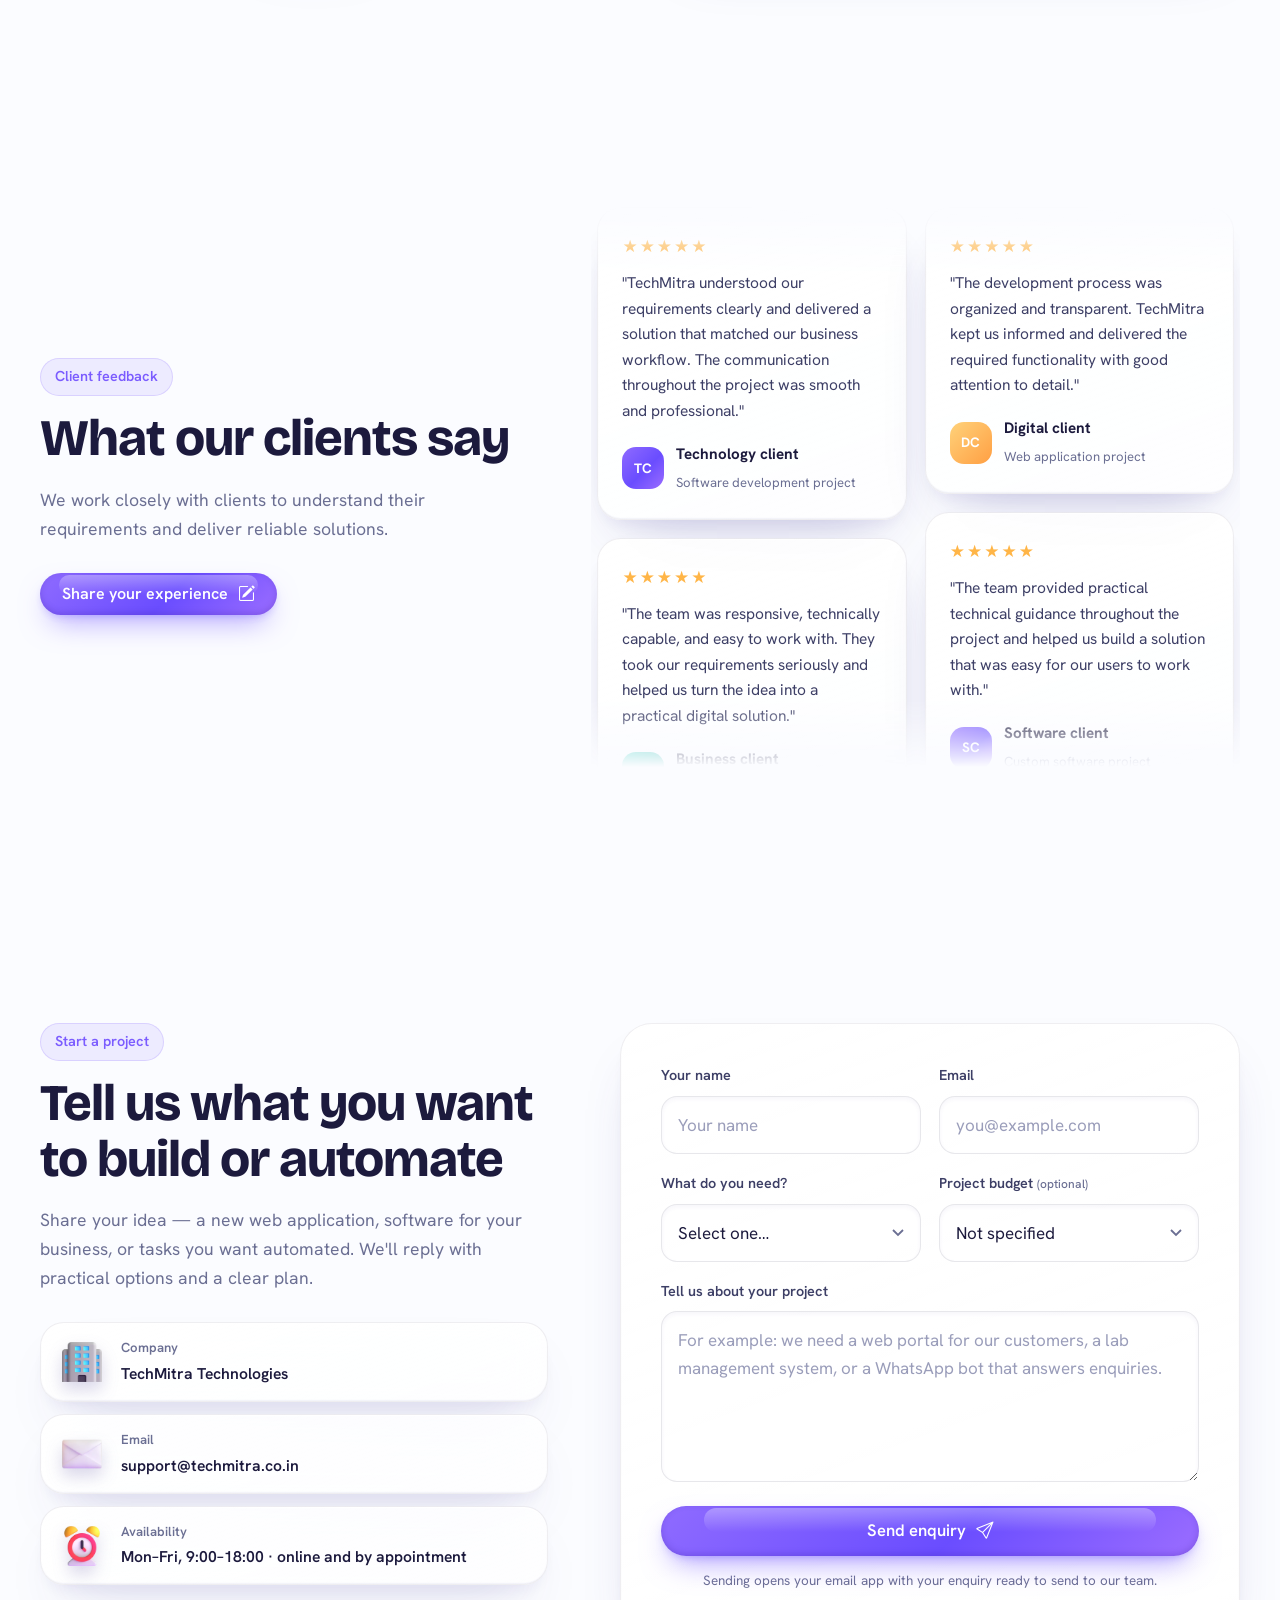
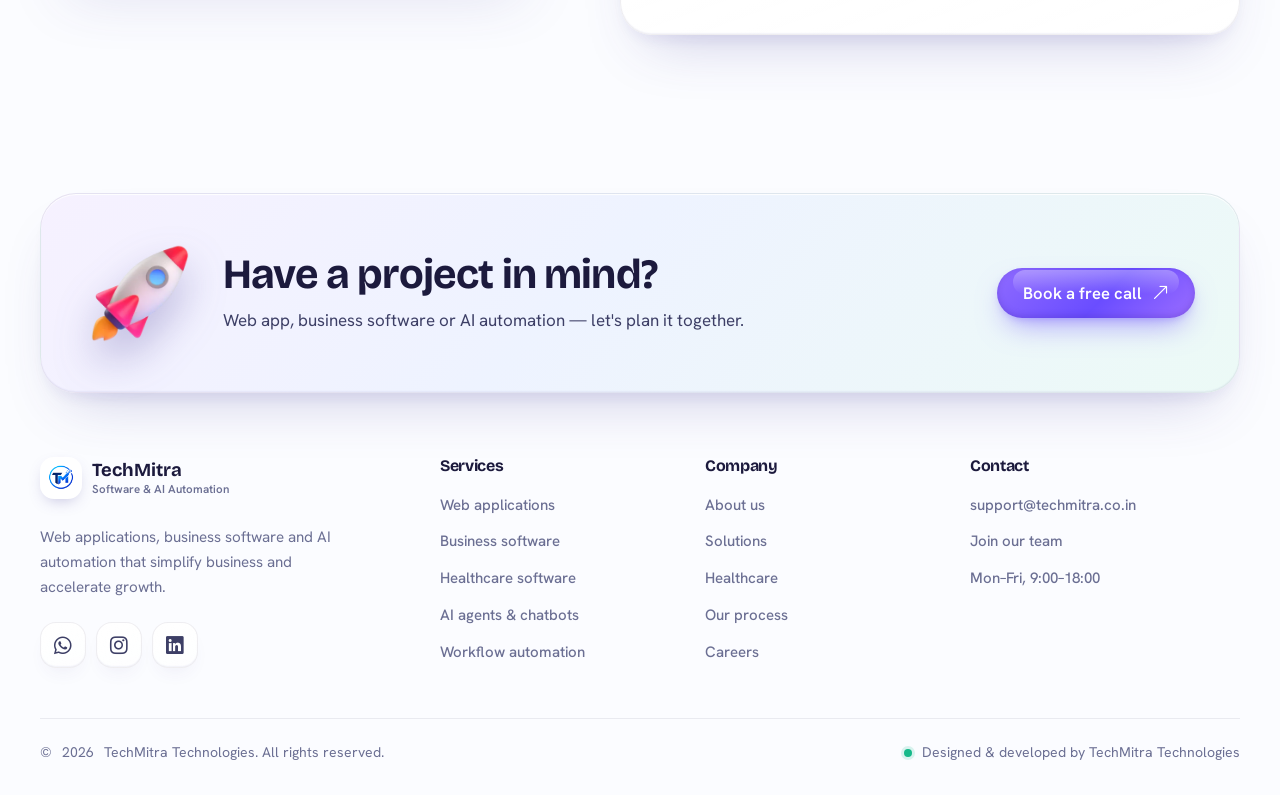
==== commit c8e1f1bd: "Colourful logo marquee, moving testimonials, section rail, web+AI copy Restore scrolling full-colour" ====
--- a/index.html
+++ b/index.html
@@ -3,13 +3,13 @@
 <head>
   <meta charset="UTF-8">
   <meta name="viewport" content="width=device-width, initial-scale=1.0">
-  <title>TechMitra Technologies | AI Automation Agency & Software Development</title>
-  <meta name="description" content="TechMitra Technologies is an AI automation agency. We build AI agents, chatbots, WhatsApp assistants, automated workflows and custom software for businesses, hospitals and diagnostic labs.">
+  <title>TechMitra Technologies | Web Applications, Software Development & AI Automation</title>
+  <meta name="description" content="TechMitra Technologies builds web applications, custom business software, healthcare systems (LIMS, HMS) and AI automation — AI agents, chatbots, WhatsApp assistants and automated workflows.">
   <meta name="keywords" content="AI automation agency, AI agents, AI chatbot, WhatsApp automation, workflow automation, document AI, LIMS, hospital management system, custom software development, TechMitra Technologies">
   <meta name="author" content="TechMitra Technologies">
   <meta name="theme-color" content="#fbfcff">
-  <meta property="og:title" content="TechMitra Technologies | AI Automation Agency">
-  <meta property="og:description" content="AI agents, chatbots, automated workflows and custom software that give your team hours back every week.">
+  <meta property="og:title" content="TechMitra Technologies | Web Applications, Software & AI Automation">
+  <meta property="og:description" content="Web applications, business software and AI automation built around your business.">
   <meta property="og:type" content="website">
   <meta property="og:url" content="https://techmitra.co.in/">
   <meta property="og:image" content="https://techmitra.co.in/img/favicon.png">
@@ -37,7 +37,7 @@
     <div class="nav__bar glass">
       <a class="brand" href="#top" aria-label="TechMitra Technologies — home">
         <img src="img/favicon.png" alt="" class="brand__logo" width="40" height="40">
-        <span class="brand__text">TechMitra <small>AI Automation Agency</small></span>
+        <span class="brand__text">TechMitra <small>Software &amp; AI Automation</small></span>
       </a>
 
       <nav class="nav__links" id="mainNav" aria-label="Primary">
@@ -66,22 +66,22 @@
         <div class="hero__copy">
           <p class="pill-label glass" data-intro>
             <img src="img/3d/sparkles.webp" alt="" width="22" height="22">
-            AI automation agency · Software · Integrations
+            Web applications · Software development · AI automation
           </p>
 
-          <h1 class="hero__title" data-intro>We automate the work that slows your business down.</h1>
+          <h1 class="hero__title" data-intro>We build software and AI that grow your business.</h1>
 
           <p class="hero__lead" data-intro>
-            TechMitra builds AI agents, chatbots, WhatsApp assistants and automated workflows — plus the custom software around them — so your team spends time on customers, not copy-paste.
+            From web applications, healthcare systems and business software to AI agents, chatbots and automated workflows — TechMitra designs, builds and supports technology that simplifies your operations.
           </p>
 
           <div class="hero__actions" data-intro>
-            <a href="#contact" class="btn btn--primary btn--lg">Book a free automation call <i class="bi bi-arrow-up-right"></i></a>
-            <a href="#services" class="btn btn--glass btn--lg">See what we automate</a>
+            <a href="#contact" class="btn btn--primary btn--lg">Start your project <i class="bi bi-arrow-up-right"></i></a>
+            <a href="#services" class="btn btn--glass btn--lg">Explore our services</a>
           </div>
 
           <ul class="hero__proof" data-intro>
-            <li><i class="bi bi-check2-circle"></i> Works with your existing tools</li>
+            <li><i class="bi bi-check2-circle"></i> Web, mobile &amp; AI under one roof</li>
             <li><i class="bi bi-check2-circle"></i> Secure by design</li>
             <li><i class="bi bi-check2-circle"></i> 24/7 support</li>
           </ul>
@@ -175,62 +175,67 @@
     </section>
 
     <!-- ============ SERVICES ============ -->
-    <section class="section" id="services" aria-label="What we automate">
+    <section class="section" id="services" aria-label="Our services">
       <div class="container">
         <div class="section__head section__head--center" data-reveal>
-          <p class="kicker">What we automate</p>
-          <h2 class="section__title">AI that does real work inside your business</h2>
-          <p class="section__lead">We find the repetitive tasks eating your team's time, then replace them with AI agents and automated workflows that connect to the tools you already use.</p>
-        </div>
-
+          <p class="kicker">What we do</p>
+          <h2 class="section__title">Web applications, software and AI automation</h2>
+          <p class="section__lead">One team for everything you need — we design and develop your applications, then use AI to automate the repetitive work around them.</p>
+        </div>
+
+        <h3 class="group-title" data-reveal><img src="img/3d/laptop.webp" alt="" width="34" height="34"> Web &amp; software development</h3>
+        <div class="services">
+          <article class="service glass tilt" data-reveal>
+            <span class="service__art service__art--violet"><img src="img/3d/laptop.webp" alt="" loading="lazy"></span>
+            <h3>Web application development</h3>
+            <p>Fast, secure web applications and customer portals built around how your business actually works.</p>
+            <ul class="tags"><li>Web apps</li><li>Portals</li><li>Dashboards</li></ul>
+          </article>
+          <article class="service glass tilt" data-reveal>
+            <span class="service__art service__art--sky"><img src="img/3d/office.webp" alt="" loading="lazy"></span>
+            <h3>Business &amp; enterprise software</h3>
+            <p>Inventory, HR &amp; payroll, billing and ERP-style systems that bring your operations into one place.</p>
+            <ul class="tags"><li>ERP</li><li>Inventory</li><li>Payroll</li></ul>
+          </article>
+          <article class="service glass tilt" data-reveal>
+            <span class="service__art service__art--pink"><img src="img/3d/hospital.webp" alt="" loading="lazy"></span>
+            <h3>Healthcare software</h3>
+            <p>Laboratory (LIMS) and hospital management systems with reports, billing and patient records.</p>
+            <ul class="tags"><li>LIMS</li><li>HMS</li><li>Home collection</li></ul>
+          </article>
+          <article class="service glass tilt" data-reveal>
+            <span class="service__art service__art--lime"><img src="img/3d/link.webp" alt="" loading="lazy"></span>
+            <h3>APIs, integration &amp; cloud</h3>
+            <p>Payment gateways, third-party APIs, cloud deployment, security and ongoing support.</p>
+            <ul class="tags"><li>APIs</li><li>Payments</li><li>Cloud</li></ul>
+          </article>
+        </div>
+
+        <h3 class="group-title" data-reveal><img src="img/3d/robot.webp" alt="" width="34" height="34"> AI automation</h3>
         <div class="services">
           <article class="service glass tilt" data-reveal>
             <span class="service__art service__art--violet"><img src="img/3d/robot.webp" alt="" loading="lazy"></span>
             <h3>AI agents</h3>
-            <p>Agents that handle tasks end to end — answer questions, look up records, update systems and hand off to your team when needed.</p>
+            <p>Agents that handle tasks end to end — answer questions, look up records, update systems and hand off to your team.</p>
             <ul class="tags"><li>Sales</li><li>Support</li><li>Operations</li></ul>
           </article>
           <article class="service glass tilt" data-reveal>
             <span class="service__art service__art--teal"><img src="img/3d/chat.webp" alt="" loading="lazy"></span>
             <h3>Chatbots &amp; WhatsApp assistants</h3>
             <p>24/7 assistants on your website and WhatsApp that reply instantly, capture leads and book appointments.</p>
-            <ul class="tags"><li>Website</li><li>WhatsApp</li><li>Lead capture</li></ul>
+            <ul class="tags"><li>Website</li><li>WhatsApp</li><li>Leads</li></ul>
           </article>
           <article class="service glass tilt" data-reveal>
             <span class="service__art service__art--amber"><img src="img/3d/bolt.webp" alt="" loading="lazy"></span>
             <h3>Workflow automation</h3>
-            <p>Connect your apps so data moves on its own — no more manual entry, spreadsheets passed around or missed follow-ups.</p>
+            <p>Connect your apps so data moves on its own — no manual entry, lost spreadsheets or missed follow-ups.</p>
             <ul class="tags"><li>Approvals</li><li>Reminders</li><li>Reports</li></ul>
           </article>
           <article class="service glass tilt" data-reveal>
             <span class="service__art service__art--pink"><img src="img/3d/receipt.webp" alt="" loading="lazy"></span>
-            <h3>Document AI</h3>
-            <p>Read invoices, lab reports, forms and receipts automatically and send clean data straight to your system.</p>
-            <ul class="tags"><li>Invoices</li><li>Forms</li><li>OCR</li></ul>
-          </article>
-          <article class="service glass tilt" data-reveal>
-            <span class="service__art service__art--sky"><img src="img/3d/growth.webp" alt="" loading="lazy"></span>
-            <h3>AI analytics &amp; dashboards</h3>
-            <p>Live dashboards and AI summaries that turn your business data into clear decisions.</p>
-            <ul class="tags"><li>KPIs</li><li>Forecasts</li><li>Insights</li></ul>
-          </article>
-          <article class="service glass tilt" data-reveal>
-            <span class="service__art service__art--lime"><img src="img/3d/link.webp" alt="" loading="lazy"></span>
-            <h3>CRM, ERP &amp; API integration</h3>
-            <p>Connect CRMs, ERPs, payment gateways and third-party platforms into one system that talks to itself.</p>
-            <ul class="tags"><li>APIs</li><li>Payments</li><li>CRM</li></ul>
-          </article>
-          <article class="service glass tilt" data-reveal>
-            <span class="service__art service__art--violet"><img src="img/3d/laptop.webp" alt="" loading="lazy"></span>
-            <h3>Custom software &amp; web apps</h3>
-            <p>Secure, scalable business applications built around your workflow — with AI built in from day one.</p>
-            <ul class="tags"><li>Web apps</li><li>Portals</li><li>Mobile</li></ul>
-          </article>
-          <article class="service glass tilt" data-reveal>
-            <span class="service__art service__art--teal"><img src="img/3d/shield.webp" alt="" loading="lazy"></span>
-            <h3>Cloud, security &amp; support</h3>
-            <p>Deployment, monitoring, security and ongoing support so your automations keep running reliably.</p>
-            <ul class="tags"><li>Cloud</li><li>Security</li><li>Maintenance</li></ul>
+            <h3>Document AI &amp; analytics</h3>
+            <p>Read invoices, reports and forms automatically, and turn your data into clear dashboards and insights.</p>
+            <ul class="tags"><li>OCR</li><li>Invoices</li><li>Insights</li></ul>
           </article>
         </div>
       </div>
@@ -254,7 +259,7 @@
         <div class="section__head section__head--split">
           <div data-reveal>
             <p class="kicker">Our solutions</p>
-            <h2 class="section__title">Ready-to-adapt systems with AI built in</h2>
+            <h2 class="section__title">Projects &amp; systems we develop</h2>
           </div>
           <div class="filters glass" id="projectFilters" role="group" aria-label="Filter solutions by type" data-reveal>
             <span class="filters__pill" id="filterPill" aria-hidden="true"></span>
@@ -394,7 +399,7 @@
         <div class="about__body" data-reveal>
           <p class="kicker">About TechMitra</p>
           <h2 class="section__title">Your technology partner, not just a vendor</h2>
-          <p>TechMitra is an AI automation and software company from India. From healthcare and laboratory systems to business automation, e-commerce and enterprise applications, we combine modern AI with practical workflows to make everyday operations simpler.</p>
+          <p>TechMitra is a software development and AI automation company from India. From healthcare and laboratory systems to business automation, e-commerce and enterprise applications, we combine modern AI with practical workflows to make everyday operations simpler.</p>
           <blockquote class="quote glass">
             <p>"We don't just build software — we understand the problem, simplify the process, and create technology that works for people."</p>
             <cite>TechMitra Technologies</cite>
@@ -435,9 +440,9 @@
     <section class="section" id="contact" aria-label="Contact TechMitra Technologies">
       <div class="container contact">
         <div class="contact__info" data-reveal>
-          <p class="kicker">Book a free automation call</p>
-          <h2 class="section__title">Tell us what's slowing your team down</h2>
-          <p class="section__lead">Share your idea or the tasks you want automated. We'll reply with practical options and a clear plan.</p>
+          <p class="kicker">Start a project</p>
+          <h2 class="section__title">Tell us what you want to build or automate</h2>
+          <p class="section__lead">Share your idea — a new web application, software for your business, or tasks you want automated. We'll reply with practical options and a clear plan.</p>
           <ul class="contact__list">
             <li class="glass"><img src="img/3d/office.webp" alt="" width="46" height="46"><div><span>Company</span><strong>TechMitra Technologies</strong></div></li>
             <li class="glass"><img src="img/3d/envelope.webp" alt="" width="46" height="46"><div><span>Email</span><strong><a href="mailto:support@techmitra.co.in">support@techmitra.co.in</a></strong></div></li>
@@ -462,13 +467,14 @@
                 <label for="cf-type">What do you need?</label>
                 <select id="cf-type" name="type" required>
                   <option value="">Select one…</option>
+                  <option>Web Application Development</option>
+                  <option>Business / Enterprise Software</option>
                   <option>AI Agent / Chatbot</option>
                   <option>WhatsApp Automation</option>
                   <option>Workflow Automation</option>
                   <option>Document AI</option>
                   <option>Healthcare / Lab Software</option>
-                  <option>Custom Software / Web App</option>
-                  <option>API &amp; System Integration</option>
+                                    <option>API &amp; System Integration</option>
                   <option>Other</option>
                 </select>
                 <span class="field__error">Choose a service.</span>
@@ -485,8 +491,8 @@
                 </select>
               </div>
               <div class="field field--full">
-                <label for="cf-message">What would you like to automate?</label>
-                <textarea id="cf-message" name="message" rows="5" maxlength="2000" placeholder="For example: we answer the same customer questions all day, or we type invoice data into our system by hand." required></textarea>
+                <label for="cf-message">Tell us about your project</label>
+                <textarea id="cf-message" name="message" rows="5" maxlength="2000" placeholder="For example: we need a web portal for our customers, a lab management system, or a WhatsApp bot that answers enquiries." required></textarea>
                 <span class="field__error">Add a few details (at least 10 characters).</span>
               </div>
             </div>
@@ -508,8 +514,8 @@
       <div class="footer__cta glass glass--hi" data-reveal>
         <img src="img/3d/rocket.webp" alt="" class="footer__rocket" aria-hidden="true">
         <div>
-          <h2>Ready to put AI to work?</h2>
-          <p>Book a free call and we'll show you what you can automate first.</p>
+          <h2>Have a project in mind?</h2>
+          <p>Web app, business software or AI automation — let's plan it together.</p>
         </div>
         <a href="#contact" class="btn btn--primary btn--lg">Book a free call <i class="bi bi-arrow-up-right"></i></a>
       </div>
@@ -518,9 +524,9 @@
         <div class="footer__brand">
           <a href="#top" class="brand" aria-label="TechMitra Technologies">
             <img src="img/favicon.png" alt="" class="brand__logo" width="40" height="40">
-            <span class="brand__text">TechMitra <small>AI Automation Agency</small></span>
+            <span class="brand__text">TechMitra <small>Software &amp; AI Automation</small></span>
           </a>
-          <p>AI automation and software that simplifies business and accelerates growth.</p>
+          <p>Web applications, business software and AI automation that simplify business and accelerate growth.</p>
           <div class="socials">
             <a href="https://wa.me/91XXXXXXXXXX" target="_blank" rel="noopener noreferrer" aria-label="WhatsApp" class="glass"><i class="bi bi-whatsapp"></i></a>
             <a href="https://www.instagram.com/techmitratechnologies" target="_blank" rel="noopener noreferrer" aria-label="Instagram" class="glass"><i class="bi bi-instagram"></i></a>
@@ -529,11 +535,11 @@
         </div>
         <div class="footer__col">
           <h4>Services</h4>
-          <a href="#services">AI agents</a>
-          <a href="#services">Chatbots &amp; WhatsApp</a>
+          <a href="#services">Web applications</a>
+          <a href="#services">Business software</a>
+          <a href="#healthcare">Healthcare software</a>
+          <a href="#services">AI agents &amp; chatbots</a>
           <a href="#services">Workflow automation</a>
-          <a href="#services">Document AI</a>
-          <a href="#services">Custom software</a>
         </div>
         <div class="footer__col">
           <h4>Company</h4>
@@ -563,6 +569,17 @@
     <a href="https://www.instagram.com/techmitratechnologies" target="_blank" rel="noopener noreferrer" aria-label="Instagram" data-label="Follow on Instagram" class="dock__ig"><i class="bi bi-instagram"></i></a>
     <a href="https://www.linkedin.com/company/techmitra-technologies" target="_blank" rel="noopener noreferrer" aria-label="LinkedIn" data-label="Connect on LinkedIn" class="dock__in"><i class="bi bi-linkedin"></i></a>
     <a href="mailto:support@techmitra.co.in" aria-label="Email" data-label="support@techmitra.co.in" class="dock__mail"><i class="bi bi-envelope-fill"></i></a>
+  </nav>
+
+  <nav class="rail" id="sectionRail" aria-label="Page sections">
+    <span class="rail__line" aria-hidden="true"><span class="rail__fill" id="railFill"></span></span>
+    <a href="#top" data-label="Home"><i></i></a>
+    <a href="#services" data-label="Services"><i></i></a>
+    <a href="#Solutions" data-label="Projects"><i></i></a>
+    <a href="#healthcare" data-label="Healthcare"><i></i></a>
+    <a href="#process" data-label="Process"><i></i></a>
+    <a href="#studio" data-label="About"><i></i></a>
+    <a href="#contact" data-label="Contact"><i></i></a>
   </nav>
 
   <button class="to-top glass" id="toTop" aria-label="Back to top"><i class="bi bi-arrow-up"></i></button>
@@ -633,8 +650,9 @@
         <button class="chat__close" id="tmChatbotClose" type="button" aria-label="Close assistant"><i class="bi bi-dash-lg"></i></button>
       </div>
       <div class="chat__messages" id="tmChatbotMessages">
-        <div class="msg msg--bot"><div class="msg__bubble"><p>Hello! 👋 Welcome to <strong>TechMitra</strong>. What would you like to automate?</p></div></div>
+        <div class="msg msg--bot"><div class="msg__bubble"><p>Hello! 👋 Welcome to <strong>TechMitra</strong>. What would you like to build or automate?</p></div></div>
         <div class="chat__quick">
+          <button type="button" data-chat="I want a web application developed.">Web application</button>
           <button type="button" data-chat="I want to know about your AI automation services.">AI automation</button>
           <button type="button" data-chat="I want a chatbot or WhatsApp assistant.">Chatbot / WhatsApp</button>
           <button type="button" data-chat="I want to know about your healthcare solutions.">Healthcare</button>
--- a/css/style.css
+++ b/css/style.css
@@ -287,12 +287,20 @@
 
 /* ---------- Trusted marquee ---------- */
 .trusted { padding: 40px 0 10px; }
-.trusted__title { text-align: center; color: var(--muted); font-size: .98rem; font-weight: 500; margin: 0 20px 24px; }
-.marquee { width: min(var(--container), 100% - 40px); margin-inline: auto; }
-.marquee__track { display: flex; flex-wrap: wrap; justify-content: center; align-items: center; gap: 18px 56px; }
-.marquee__track img[aria-hidden] { display: none; }
-.marquee__track img { height: 50px; width: auto; opacity: .6; filter: grayscale(1); transition: opacity .3s, filter .3s, transform .3s; }
-.marquee__track img:hover { opacity: 1; filter: none; }
+.trusted__title { text-align: center; color: var(--muted); font-size: .98rem; font-weight: 500; margin: 0 20px 22px; }
+.marquee {
+  position: relative; width: min(var(--container), 100% - 40px); margin-inline: auto; padding: 22px 0; overflow: hidden;
+  border-radius: 999px; border: 1px solid #fff;
+  background: linear-gradient(90deg, #f4efff, #eef4ff 35%, #ecfaf6 65%, #fff1f7);
+  box-shadow: var(--shadow-soft);
+}
+.marquee::before, .marquee::after { content: ""; position: absolute; top: 0; bottom: 0; width: 120px; z-index: 1; pointer-events: none; }
+.marquee::before { left: 0; background: linear-gradient(90deg, #f4efff, transparent); }
+.marquee::after { right: 0; background: linear-gradient(270deg, #fff1f7, transparent); }
+.marquee__track { display: flex; align-items: center; gap: 70px; width: max-content; animation: marquee 30s linear infinite; }
+.marquee:hover .marquee__track { animation-play-state: paused; }
+.marquee__track img { height: 52px; width: auto; transition: transform .3s var(--ease); }
+.marquee__track img:hover { transform: scale(1.06); }
 @keyframes marquee { to { transform: translateX(calc(-50% - 35px)); } }
 
 /* ---------- Services ---------- */
@@ -387,12 +395,14 @@
 .quote cite { display: block; margin-top: 10px; font-style: normal; font-size: .9rem; color: var(--muted); }
 
 /* ---------- Testimonials ---------- */
-.voices { display: grid; grid-template-columns: .85fr 1.15fr; gap: clamp(36px, 6vw, 72px); align-items: start; }
-.voices__intro { position: sticky; top: 120px; }
+.voices { display: grid; grid-template-columns: .85fr 1.15fr; gap: clamp(36px, 6vw, 72px); align-items: center; }
 .voices__intro .btn { margin-top: 30px; }
-.voices__wall { display: grid; grid-template-columns: 1fr 1fr; gap: 18px; align-items: start; }
-.voices__track { display: grid; gap: 18px; }
-.voices__col--down { margin-top: 48px; }
+.voices__wall { display: grid; grid-template-columns: 1fr 1fr; gap: 18px; height: 560px; overflow: hidden; padding: 0 6px; mask-image: linear-gradient(180deg, transparent, #000 12%, #000 88%, transparent); -webkit-mask-image: linear-gradient(180deg, transparent, #000 12%, #000 88%, transparent); }
+.voices__track { display: grid; gap: 18px; animation: scroll-up 36s linear infinite; }
+.voices__col--down .voices__track { animation-name: scroll-down; animation-duration: 42s; }
+.voices__wall:hover .voices__track { animation-play-state: paused; }
+@keyframes scroll-up { to { transform: translateY(calc(-50% - 9px)); } }
+@keyframes scroll-down { from { transform: translateY(calc(-50% - 9px)); } to { transform: translateY(0); } }
 .voice { transition: transform .4s var(--ease), box-shadow .4s var(--ease); }
 .voice:hover { transform: translateY(-4px); box-shadow: var(--shadow-lift); }
 .voice { padding: 24px; border-radius: var(--r-lg); }
@@ -474,13 +484,39 @@
 .dock__in { background: linear-gradient(160deg, #1c8adb, #0a66c2); }
 .dock__mail { background: var(--grad-primary); }
 
-/* Custom scrollbar */
+/* Custom scrollbar (careers/admin) */
 html { scrollbar-width: thin; scrollbar-color: #9b84ff rgba(255,255,255,.6); }
-::-webkit-scrollbar { width: 12px; height: 12px; }
-::-webkit-scrollbar-track { background: linear-gradient(180deg, #f3f0ff, #eaf7f5); border-left: 1px solid rgba(28,26,61,.05); }
+::-webkit-scrollbar { width: 10px; height: 10px; }
+::-webkit-scrollbar-track { background: #f6f4ff; }
 ::-webkit-scrollbar-thumb { border: 3px solid transparent; border-radius: 999px; background: linear-gradient(180deg, #a98bff, #6a4dff) padding-box; }
-::-webkit-scrollbar-thumb:hover { background: linear-gradient(180deg, #8f6bff, #5233f0) padding-box; }
 ::-webkit-scrollbar-corner { background: transparent; }
+
+/* Homepage: hide the browser scrollbar, show the section rail instead */
+html:has(.rail) { scrollbar-width: none; }
+html:has(.rail)::-webkit-scrollbar { width: 0; height: 0; display: none; }
+
+.rail { position: fixed; right: 22px; top: 50%; z-index: 85; transform: translateY(-50%); display: grid; gap: 22px; padding: 16px 10px; border-radius: 999px; }
+.rail::before { content: ""; position: absolute; inset: 0; border-radius: inherit; background: rgba(255,255,255,.75); border: 1px solid rgba(28,26,61,.06); box-shadow: var(--shadow-soft); backdrop-filter: blur(16px); -webkit-backdrop-filter: blur(16px); }
+.rail__line { position: absolute; left: 50%; top: 24px; bottom: 24px; width: 2px; margin-left: -1px; border-radius: 2px; background: rgba(123,92,255,.15); }
+.rail__fill { position: absolute; inset: 0; border-radius: 2px; background: linear-gradient(180deg, #8f6bff, #ff6fb1 60%, #1fbfae); transform-origin: 50% 0; transform: scaleY(0); transition: transform .15s linear; }
+.rail a { position: relative; z-index: 1; width: 16px; height: 16px; display: grid; place-items: center; }
+.rail a i { width: 10px; height: 10px; border-radius: 50%; background: #fff; border: 2px solid rgba(123,92,255,.35); transition: transform .35s var(--ease-spring), background .3s, border-color .3s, box-shadow .3s; }
+.rail a:hover i { transform: scale(1.3); border-color: var(--violet); }
+.rail a.is-active i { transform: scale(1.45); background: var(--violet); border-color: #fff; box-shadow: 0 0 0 4px rgba(123,92,255,.18); }
+.rail a::after {
+  content: attr(data-label); position: absolute; right: calc(100% + 16px); top: 50%; padding: 5px 12px; border-radius: 10px; white-space: nowrap;
+  font-size: .8rem; font-weight: 600; color: var(--ink); background: #fff; box-shadow: 0 10px 24px -12px rgba(28,26,61,.4);
+  opacity: 0; pointer-events: none; transform: translate(6px, -50%); transition: opacity .25s, transform .25s var(--ease);
+}
+.rail a:hover::after, .rail a:focus-visible::after, .rail a.is-active.is-flash::after { opacity: 1; transform: translate(0, -50%); }
+.rail a.is-active::after { color: var(--violet); }
+@media (max-width: 1320px) { .rail { display: none; } html:has(.rail) { scrollbar-width: thin; } html:has(.rail)::-webkit-scrollbar { width: 8px; display: block; } }
+
+/* Service group titles */
+.group-title { display: flex; align-items: center; gap: 12px; margin: 10px 0 20px; font-size: 1.35rem; }
+.services + .group-title { margin-top: 56px; }
+.group-title img { width: 34px; height: 34px; filter: drop-shadow(0 6px 8px rgba(70,60,150,.25)); }
+.group-title::after { content: ""; flex: 1; height: 1px; margin-left: 8px; background: linear-gradient(90deg, rgba(123,92,255,.3), transparent); }
 .to-top { position: fixed; right: 26px; bottom: 104px; z-index: 80; width: 48px; height: 48px; border-radius: 16px; display: grid; place-items: center; font-size: 1.1rem; opacity: 0; transform: translateY(20px) scale(.8); pointer-events: none; transition: opacity .4s var(--ease), transform .4s var(--ease); }
 .to-top.is-visible { opacity: 1; transform: none; pointer-events: auto; }
 
@@ -571,7 +607,6 @@
   .nav__indicator { display: none; }
   .nav__cta { margin: 8px 0 0; }
   .hero__grid, .health, .about, .voices, .contact { grid-template-columns: 1fr; }
-  .voices__intro { position: static; }
   .scene { height: 500px; max-width: 580px; width: 100%; margin-inline: auto; }
   .stats { grid-template-columns: 1fr 1fr; }
   .stat:nth-child(3) { border-left: 0; padding-left: 0; }
@@ -609,6 +644,8 @@
   .stat { flex-direction: column; align-items: flex-start; gap: 8px; }
   .stat + .stat { border-left: 0; padding-left: 0; }
   .stat strong { font-size: 1.6rem; }
+  .marquee { border-radius: 24px; padding: 16px 0; }
+  .marquee::before, .marquee::after { width: 50px; }
   .marquee__track { gap: 40px; }
   .marquee__track img { height: 40px; }
   .filters { border-radius: var(--r-lg); }
@@ -616,8 +653,8 @@
   .timeline { grid-template-columns: 1fr; }
   .health__art { gap: 12px; padding: 20px; border-radius: 30px; }
   .about__f { width: 64px; height: 64px; }
-  .voices__wall { grid-template-columns: 1fr; }
-  .voices__col--down { margin-top: 0; }
+  .voices__wall { grid-template-columns: 1fr; height: 500px; }
+  .voices__col--down { display: none; }
   .form-grid { grid-template-columns: 1fr; }
   .footer__main { grid-template-columns: 1fr; gap: 30px; }
   .footer__rocket { width: 80px; height: 80px; }
@@ -628,4 +665,5 @@
 @media (prefers-reduced-motion: reduce) {
   *, *::before, *::after { animation-duration: .001ms !important; animation-iteration-count: 1 !important; transition-duration: .001ms !important; scroll-behavior: auto !important; }
   [data-reveal], [data-intro], .scene > *, .float3d { opacity: 1 !important; transform: none !important; }
-}
+  .marquee__track, .voices__track { animation: none !important; }
+}
